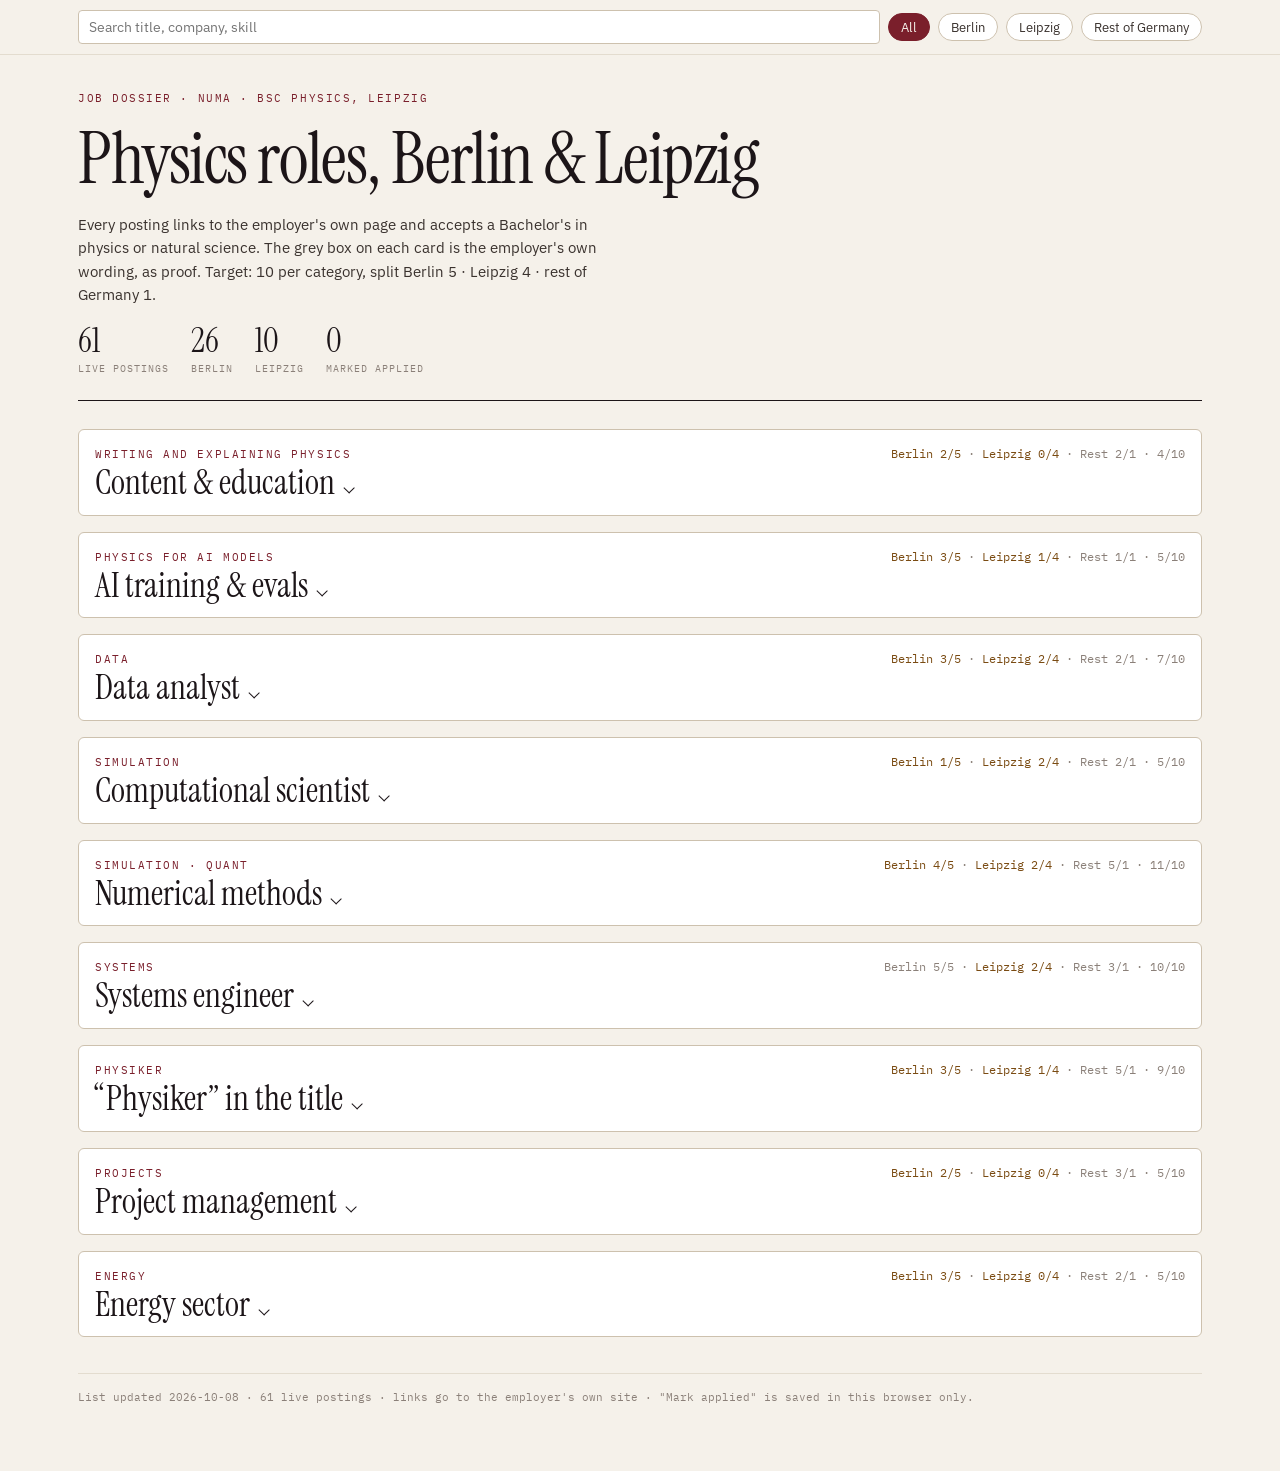
==== index.html @ 357d9847 "Add 3 verified Berlin energy postings (#387-#389): Enpal (2), Vattenfall Co-Authored-By: Claude Opus" ====
<!doctype html><html><head><meta charset=utf8><meta name=viewport content="width=device-width,initial-scale=1,viewport-fit=cover"><style>:root{color-scheme:light;box-sizing:border-box;padding-top:env(safe-area-inset-top,0px);padding-bottom:env(safe-area-inset-bottom,0px)}html{scroll-padding-top:env(safe-area-inset-top,0px)}body{margin:0;padding:0;font:14px -apple-system,BlinkMacSystemFont,sans-serif;background:#faf9f5;color:#141413}img{max-width:100%}[hidden]:not([hidden=until-found i]){display:none!important}</style></head><body>
<title>Physik Radar</title>
<link rel="preconnect" href="https://fonts.googleapis.com">
<link href="https://fonts.googleapis.com/css2?family=Instrument+Serif:ital@0;1&family=IBM+Plex+Sans:wght@400;500;600&family=IBM+Plex+Mono:wght@400;500&display=swap" rel="stylesheet">
<style>
/* Layout: one column of category boxes; each box holds location panels, each panel holds cards. */
:root{
  --bg:#f5f1ea; --paper:#ffffff; --panel:#f5f1ea; --ink:#1c1518; --ink2:#3a322e; --muted:#8b8079; --line:#cdc1ae; --line2:#e3dccf;
  --wine:#7a1f2b; --wine-soft:#f3dcdc; --amber:#7a4b12; --amber-soft:#f4e3c1; --slate:#3b4551; --slate-soft:#dfe3e8; --quote:#fbf6ee;
  --serif:'Instrument Serif',Georgia,serif; --sans:'IBM Plex Sans',system-ui,sans-serif; --mono:'IBM Plex Mono',ui-monospace,monospace;
}
@media (prefers-color-scheme: dark){:root:not([data-theme="light"]){
  --bg:#17120f; --paper:#211a17; --panel:#1b1512; --ink:#f2ece3; --ink2:#d9cfc3; --muted:#a39689; --line:#4a3e36; --line2:#382e28;
  --wine:#e2a2aa; --wine-soft:#3d2026; --amber:#e8bf7a; --amber-soft:#3a2b14; --slate:#c3ccd6; --slate-soft:#262c33; --quote:#2a211c; color-scheme:dark}}
:root[data-theme="dark"]{
  --bg:#17120f; --paper:#211a17; --panel:#1b1512; --ink:#f2ece3; --ink2:#d9cfc3; --muted:#a39689; --line:#4a3e36; --line2:#382e28;
  --wine:#e2a2aa; --wine-soft:#3d2026; --amber:#e8bf7a; --amber-soft:#3a2b14; --slate:#c3ccd6; --slate-soft:#262c33; --quote:#2a211c; color-scheme:dark}
html,body{background:var(--bg);color:var(--ink);font-family:var(--sans);-webkit-font-smoothing:antialiased;overflow-x:clip}
*{box-sizing:border-box}
a{color:var(--wine)}
.wrap{max-width:1180px;margin:0 auto;padding-inline:16px;padding-block:0 64px}
@media(min-width:760px){.wrap{padding-inline:28px}}
.bar{position:sticky;top:env(safe-area-inset-top,0px);z-index:10;background:color-mix(in srgb,var(--bg) 94%,transparent);backdrop-filter:blur(8px);border-bottom:1px solid var(--line2)}
.bar-i{max-width:1180px;margin:0 auto;padding:10px 16px;display:flex;flex-wrap:wrap;gap:8px;align-items:center}
@media(min-width:760px){.bar-i{padding-inline:28px}}
.chip{font:12.5px var(--sans);padding:5px 12px;border:1px solid var(--line);background:var(--paper);color:var(--ink2);border-radius:999px;cursor:pointer}
.chip[aria-pressed="true"]{background:var(--wine);border-color:var(--wine);color:var(--bg)}
.chip:focus-visible,button:focus-visible,a:focus-visible{outline:2px solid var(--wine);outline-offset:2px}
.search{flex:1 1 200px;min-width:0;font:14px var(--sans);padding:7px 10px;border:1px solid var(--line);border-radius:4px;background:var(--paper);color:var(--ink)}
header.mast{padding-block:36px 24px;border-bottom:1px solid var(--ink);display:grid;gap:18px}
.eyebrow{margin:0;font:11px var(--mono);letter-spacing:.14em;text-transform:uppercase;color:var(--wine)}
h1{margin:0;font:400 clamp(40px,7vw,72px)/1 var(--serif);letter-spacing:-.02em;text-wrap:balance}
.lede{margin:0;max-width:62ch;color:var(--ink2);line-height:1.55;font-size:15px}
.figs{display:flex;flex-wrap:wrap;gap:22px}
.fig b{display:block;font:400 34px/1 var(--serif);font-variant-numeric:tabular-nums}
.fig span{font:10px var(--mono);letter-spacing:.1em;text-transform:uppercase;color:var(--muted)}
.cats{display:grid;gap:16px;margin-top:28px}
details.cat{background:var(--paper);border:1px solid var(--line);border-radius:6px}
details.cat>summary{list-style:none;cursor:pointer;padding:16px 16px 14px;display:flex;flex-wrap:wrap;gap:6px 14px;align-items:baseline;justify-content:space-between}
details.cat>summary::-webkit-details-marker{display:none}
.cat h2{margin:0;font:400 clamp(24px,3.4vw,34px)/1.05 var(--serif);text-wrap:balance}
.cat .kick{display:block;margin-bottom:4px;font:11px var(--mono);letter-spacing:.14em;text-transform:uppercase;color:var(--wine)}
.split{font:12px var(--mono);color:var(--muted);font-variant-numeric:tabular-nums;white-space:nowrap}
.split .short{color:var(--amber)}
.chev{display:inline-block;width:8px;height:8px;border-right:1.6px solid currentColor;border-bottom:1.6px solid currentColor;transform:rotate(45deg) translateY(-3px);margin-left:8px;transition:transform .3s}
details[open]>summary .chev{transform:rotate(225deg) translateY(-1px)}
.cat-body{padding:0 12px 12px;display:grid;gap:12px;border-top:1px solid var(--line2);padding-top:12px}
@media(min-width:760px){.cat-body{padding:12px 16px 16px}}
.loc{background:var(--panel);border:1px solid var(--line2);border-left:3px solid var(--sw);border-radius:5px;padding:0 10px 10px}
.loc h3{margin:0 0 10px;padding:10px 0 8px;border-bottom:1px solid var(--line2);display:flex;gap:10px;align-items:baseline;font:400 21px var(--serif);color:var(--ink2)}
.loc h3 small{font:11px var(--mono);color:var(--muted)}
.empty{margin:0;font-size:13.5px;color:var(--muted);font-style:italic}
.grid{display:grid;grid-template-columns:1fr;gap:10px}
@media(min-width:760px){.grid{grid-template-columns:repeat(2,minmax(0,1fr))}}
@media(min-width:1100px){.grid{grid-template-columns:repeat(3,minmax(0,1fr))}}
.card{background:var(--paper);border:1px solid var(--line);border-radius:6px;padding:14px 14px 10px;display:flex;flex-direction:column;gap:9px;min-width:0}
.card.done{opacity:.55}
.tags{display:flex;flex-wrap:wrap;gap:6px;align-items:center;justify-content:space-between}
.tags span{font:10px var(--mono);letter-spacing:.06em;text-transform:uppercase}
.pill{padding:2px 7px;border-radius:3px;font-weight:500}
.emp{border:1px solid var(--amber-soft);color:var(--amber);padding:1px 6px;border-radius:3px}
.num{color:var(--muted)}
.card h4{margin:0;font:400 20px/1.18 var(--serif);overflow-wrap:anywhere}
.card h4 a{color:var(--ink);text-decoration:none}
.card h4 a:hover{color:var(--wine);text-decoration:underline}
.orig{margin:0;font:11px/1.4 var(--mono);color:var(--muted);overflow-wrap:anywhere}
.co{margin:0;font-size:13.5px;color:var(--ink2)}
.co b{font-weight:500}
.proof{background:var(--quote);border-left:2px solid var(--wine);padding:7px 9px;border-radius:0 4px 4px 0}
.proof p{margin:0;font:11px/1.5 var(--mono);color:var(--ink2);overflow-wrap:anywhere}
.note{margin:0;font-size:13px;line-height:1.5;color:var(--ink2)}
.acts{display:flex;gap:6px;margin-top:auto;padding-top:8px;border-top:1px solid var(--line2)}
.acts button,.acts a{font:11px var(--mono);padding:4px 10px;border:1px solid var(--line);background:transparent;color:var(--ink2);border-radius:3px;cursor:pointer;text-decoration:none}
.acts a{border-color:var(--wine);color:var(--wine)}
.acts button[aria-pressed="true"]{background:var(--wine);border-color:var(--wine);color:var(--bg)}
footer{margin-top:36px;padding-top:14px;border-top:1px solid var(--line2);font:11px/1.7 var(--mono);color:var(--muted)}
@media(prefers-reduced-motion:reduce){.chev{transition:none}}
</style>

<div class="bar"><div class="bar-i" id="bar">
  <input id="q" class="search" type="search" placeholder="Search title, company, skill" aria-label="Search">
  <button class="chip" data-loc="all" aria-pressed="true">All</button>
  <button class="chip" data-loc="berlin" aria-pressed="false">Berlin</button>
  <button class="chip" data-loc="leipzig" aria-pressed="false">Leipzig</button>
  <button class="chip" data-loc="de" aria-pressed="false">Rest of Germany</button>
</div></div>

<div class="wrap">
  <header class="mast">
    <p class="eyebrow">Job dossier · Numa · BSc Physics, Leipzig</p>
    <h1>Physics roles, Berlin &amp; Leipzig</h1>
    <p class="lede">Every posting links to the employer's own page and accepts a Bachelor's in physics or natural science. The grey box on each card is the employer's own wording, as proof. Target: 10 per category, split Berlin 5 · Leipzig 4 · rest of Germany 1.</p>
    <div class="figs" id="figs"></div>
  </header>
  <main class="cats" id="cats"></main>
  <footer id="foot"></footer>
</div>

<script>
const DATA = [{"n": 329, "title": "Simulation Engineer (RF / SDR systems)", "title_original": "Simulationsingenieur (m/w/d) Berlin", "company": "Dynamit Nobel Defence GmbH", "city": "Berlin", "location_group": "berlin", "location_label": "Berlin", "category": "sim", "category_label": "Simulation", "target_category": "computational scientist", "employment": null, "starred": false, "url": "https://karriere.dn-defence.com/Simulationsingenieur-mwd-Berlin-de-j317.html", "eligibility_quote_de": "Abgeschlossenes Hochschulstudium in Mathematik, Physik, Nachrichtentechnik, Elektrotechnik, Informatik oder einem vergleichbaren technischen Studiengang", "eligibility_en": "Completed university degree in mathematics, physics, communications/electrical engineering, computer science or comparable.", "skills": ["RF system simulation", "Python/MATLAB/C++", "SDR architectures", "HIL/MBSE", "nonlinear effects"], "salary": null, "note": "Electromagnetic and co-simulation of SDR front-end components (antennas, filters, amplifiers); physics listed explicitly and no years of experience stated, though the profile asks for solid RF-simulation knowledge, so it is a stretch for a pure BSc.", "duplicate_of": null, "direct_employer_link": true, "added_on": "2026-10-07", "removed_on": null, "removed_why": null, "sort_order": 123}, {"n": 330, "title": "Calculation Engineer (structural simulation)", "title_original": "Berechnungsingenieur", "company": "BSC AG", "city": "Leipzig (alternatively Frankfurt am Main, hybrid)", "location_group": "leipzig", "location_label": "Leipzig", "category": "sim", "category_label": "Simulation", "target_category": "computational scientist", "employment": null, "starred": false, "url": "https://bscag.career.softgarden.de/jobs/63052564/Berechnungsingenieur/", "eligibility_quote_de": "Abgeschlossenes Studium im Bereich Maschinenbau, Physik oder einer vergleichbaren Fachrichtung", "eligibility_en": "Completed degree in mechanical engineering, physics or a comparable field.", "skills": ["FEM (ANSYS/Abaqus)", "static and dynamic analysis", "simulation models", "documentation"], "salary": null, "note": "Static/dynamic FEM calculations and simulation models for product development; physics explicitly admitted, no years of experience stated, Leipzig is a named work location.", "duplicate_of": null, "direct_employer_link": true, "added_on": "2026-10-07", "removed_on": null, "removed_why": null, "sort_order": 124}, {"n": 331, "title": "Analyst (Health Services Research & Health Economics Data)", "title_original": "Analytiker:in", "company": "WIG2 GmbH", "city": "Leipzig", "location_group": "leipzig", "location_label": "Leipzig", "category": "data", "category_label": "Data", "target_category": "data analyst", "employment": null, "starred": false, "url": "https://www.wig2.de/karriere/analytikerin/", "eligibility_quote_de": "sehr gut abgeschlossenes Studium der Mathematik, Statistik, Informatik, Physik, Gesundheitsökonomie oder Wirtschaftswissenschaften mit Vertiefung Ökonometrie oder eine vergleichbare Qualifikation", "eligibility_en": "Degree in mathematics, statistics, computer science, physics, health economics or business with econometrics, or comparable.", "skills": ["R", "SQL", "Excel", "statistics", "routine health-insurance data"], "salary": null, "note": "Entry-level analyst preparing and evaluating German statutory health insurance routine data in an independent research institute; a physics BSc/MSc is explicitly listed and no prior experience is required.", "duplicate_of": null, "direct_employer_link": true, "added_on": "2026-10-07", "removed_on": null, "removed_why": null, "sort_order": 125}, {"n": 332, "title": "Consultant AI & Data Analytics / Data Science", "title_original": "Consultant AI & Data Analytics / Data Science (m/w/d)", "company": "Deloitte", "city": "Berlin", "location_group": "berlin", "location_label": "Berlin", "category": "data", "category_label": "Data", "target_category": "data analyst", "employment": null, "starred": false, "url": "https://job.deloitte.com/job-consultant-ai-data-analytics-data-science-mwd-_48456", "eligibility_quote_de": "Abschluss in Informatik, Statistik, Finanz-/Wirtschaftsmathematik, Ingenieurwesen oder Naturwissenschaften, Know-how in Programmiersprachen und Analysewerkzeugen", "eligibility_en": "Degree in computer science, statistics, financial mathematics, engineering or natural sciences, with programming and analytics skills.", "skills": ["Python", "R", "SQL", "machine learning", "Tableau/Qlik"], "salary": null, "note": "Graduate-level (Absolventen) data analytics/data science consulting role in Digital Risk; natural sciences explicitly admitted, no years of experience required, posted 13 Sep 2026.", "duplicate_of": null, "direct_employer_link": true, "added_on": "2026-10-07", "removed_on": null, "removed_why": null, "sort_order": 126}, {"n": 333, "title": "Power Market Analyst, Management Consulting", "title_original": "Power Market Analyst, Management Consulting", "company": "AFRY", "city": "Berlin", "location_group": "berlin", "location_label": "Berlin", "category": "data", "category_label": "Data", "target_category": "data analyst", "employment": null, "starred": false, "url": "https://jobs.smartrecruiters.com/AFRY/744000140866915-power-market-analyst-management-consulting", "eligibility_quote_de": "A strong quantitative degree (energy economics, economics, engineering, physics, mathematics or similar), either fresh from university or with up to about two years of relevant experience", "eligibility_en": "Quantitative degree incl. physics, fresh graduates or up to ~2 years experience.", "skills": ["Python", "Excel", "power market modelling", "data analysis", "optimisation"], "salary": null, "note": "Analyst role building quantitative power-market analyses and model runs (BID3) for utilities and investors; physics named, fresh graduates welcome, training provided.", "duplicate_of": null, "direct_employer_link": true, "added_on": "2026-10-07", "removed_on": null, "removed_why": null, "sort_order": 127}, {"n": 334, "title": "Data Analyst", "title_original": "Data-Analyst (m/w/d)", "company": "BREUER Nachrichtentechnik GmbH", "city": "Bonn (remote)", "location_group": "de", "location_label": "Germany-wide", "category": "data", "category_label": "Data", "target_category": "data analyst", "employment": null, "starred": false, "url": "https://breuer-nachrichtentechnik-gmbh.jobs.personio.de/job/2690266?language=de", "eligibility_quote_de": "Abgeschlossenes Studium in Data Science, Informatik, Mathematik, Physik oder einem vergleichbaren technischen Bereich", "eligibility_en": "Degree in data science, computer science, mathematics, physics or a comparable technical field.", "skills": ["Python", "SQL", "statistics", "sensor/measurement data", "ML (optional)"], "salary": null, "note": "Analysis of railway-switch measurement and condition data to derive forecasts and maintenance recommendations; physics named, no minimum years stated (experience with technical measurement data preferred).", "duplicate_of": null, "direct_employer_link": true, "added_on": "2026-10-07", "removed_on": null, "removed_why": null, "sort_order": 128}, {"n": 335, "title": "Consultant Actuarial Mathematics / Actuary", "title_original": "Consultant (Versicherungs-) Mathematik / Aktuar (m/w/d)", "company": "Deloitte", "city": "Berlin", "location_group": "berlin", "location_label": "Berlin", "category": "sim", "category_label": "Simulation", "target_category": "numerical methods", "employment": null, "starred": false, "url": "https://job.deloitte.com/job-consultant-versicherungs-mathematik-aktuar-mwd-_48453", "eligibility_quote_de": "Abschluss in (Wirtschafts-) Mathematik, Physik oder vergleichbarer naturwissenschaftlich-technischen Studiengang, gerne mit Promotion und Praktika in der Finanzbranche", "eligibility_en": "Degree in (business) mathematics, physics or a comparable science/engineering programme; PhD welcome but not required.", "skills": ["stochastic modelling", "Python/R/SQL", "machine learning", "actuarial science (DAV funded)"], "salary": null, "note": "Graduate-level quantitative modelling job (stochastic forecasts, reserving, pricing) with funded actuary training; physics explicitly admitted, listed under Absolvent:innen; also offered in Hamburg, Hannover, Koeln, Muenchen.", "duplicate_of": null, "direct_employer_link": true, "added_on": "2026-10-07", "removed_on": null, "removed_why": null, "sort_order": 129}, {"n": 336, "title": "Trainee Quantitative Models and Data Analytics (Mathematics, Physics, Statistics)", "title_original": "Traineeprogramm Quantitative Models and Data Analytics (Mathematik, Physik, Statistik) (m/w/d)", "company": "BayernLB (Bayerische Landesbank)", "city": "Muenchen", "location_group": "de", "location_label": "Germany-wide", "category": "sim", "category_label": "Simulation", "target_category": "numerical methods", "employment": null, "starred": false, "url": "https://jobs.bayernlb.de/job/M%C3%BCnchen-Traineeprogramm-Quantitative-Models-and-Data-Analytics-(Mathematik,-Physik,-Statistik)-(mwd)/1031368401/", "eligibility_quote_de": "Du hast einen überdurchschnittlichen Abschluss eines akademischen Hochschulstudiums (Bachelor oder Master) in Mathematik, Wirtschaftsmathematik, Statistik, Ökonometrie, Data Science, Physik, (Wirtschafts-) Informatik oder in einem vergleichbaren Studiengang", "eligibility_en": "Above-average Bachelor or Master degree in mathematics, statistics, data science, physics, etc.", "skills": ["VaR/XVA/credit portfolio models", "Python/R", "quantitative modelling", "data analysis"], "salary": null, "note": "Bank trainee programme rotating through five quantitative model/risk departments; Bachelor in physics explicitly accepted; some practical quant experience (internships) expected.", "duplicate_of": null, "direct_employer_link": true, "added_on": "2026-10-07", "removed_on": null, "removed_why": null, "sort_order": 130}, {"n": 337, "title": "Junior Actuary (Insurance Mathematician)", "title_original": "Junior Versicherungsmathematiker als Aktuar / Aktuarin (w/m/d)", "company": "KPMG AG Wirtschaftsprüfungsgesellschaft", "city": "Muenchen / Frankfurt / Duesseldorf / Hamburg / Koeln / Stuttgart / Hannover / Ulm", "location_group": "de", "location_label": "Germany-wide", "category": "sim", "category_label": "Simulation", "target_category": "numerical methods", "employment": null, "starred": false, "url": "https://jobs.kpmg.de/job/Junior-Versicherungsmathematiker-als-Aktuar-Aktuarin-%28wmd%29/5203-de_DE/", "eligibility_quote_de": "Junior Versicherungsmathematiker (w/m/d) als Aktuar / Aktuarin wirst Du bei uns mit einem abgeschlossenen Studium der Wirtschaftsmathematik, Mathematik, Physik, Informatik oder Wirtschaftswissenschaften.", "eligibility_en": "Open to graduates of business mathematics, mathematics, physics, computer science or economics.", "skills": ["Solvency II / IFRS 17", "risk and valuation models", "Data science", "actuarial exam (DAV, supported)"], "salary": null, "note": "Graduate-level actuarial/risk-model role (Karrierelevel Absolvent:innen); physics named explicitly; not offered in Berlin or Leipzig.", "duplicate_of": null, "direct_employer_link": true, "added_on": "2026-10-07", "removed_on": null, "removed_why": null, "sort_order": 131}, {"n": 338, "title": "Mathematician / Physicist, Actuarial Controlling", "title_original": "Mathematiker / Physiker Aktuarielles Controlling (w/m/d)", "company": "HUK-COBURG", "city": "Coburg", "location_group": "de", "location_label": "Germany-wide", "category": "sim", "category_label": "Simulation", "target_category": "numerical methods", "employment": null, "starred": false, "url": "https://fa-eyjr-saasfaeuraprod1.fa.ocs.oraclecloud.com/hcmUI/CandidateExperience/de/sites/HUKCOBURG/job/10648", "eligibility_quote_de": "Einen sehr guten Studienabschluss in Mathematik oder Physik", "eligibility_en": "Very good degree in mathematics or physics.", "skills": ["loss reserving (HGB/Solvency II)", "risk capital modelling", "Python/data science", "machine learning"], "salary": null, "note": "Actuarial reserving and risk-capital modelling for P&C insurance, willingness to do actuary training; no years of experience stated, physics named explicitly (level not labelled junior, so entry fit is likely but not confirmed).", "duplicate_of": null, "direct_employer_link": true, "added_on": "2026-10-07", "removed_on": null, "removed_why": null, "sort_order": 132}, {"n": 339, "title": "Junior Engineer, Process Modelling & Simulation", "title_original": "Junior Ingenieur (m/w/d) – Prozessmodellierung & Simulation (Verfahrenstechnik)", "company": "Umwelt- und Ingenieurtechnik GmbH Dresden (UIT)", "city": "Dresden", "location_group": "de", "location_label": "Germany-wide", "category": "sim", "category_label": "Simulation", "target_category": "numerical methods", "employment": null, "starred": false, "url": "https://www.uit-gmbh.de/de/karriere/stellenangebote/Junior-Ingenieur-mwd-Prozessmodellierung-Simulation-Verfah-de-j866.html", "eligibility_quote_de": "Erfolgreich abgeschlossenes Studium, vorzugsweise in Umwelttechnik, Verfahrenstechnik, Chemie, Chemieingenieurwesen, Geowissenschaften, Physik, Mathematik oder einem vergleichbaren Fachgebiet", "eligibility_en": "Completed degree, preferably in environmental/process engineering, chemistry, geosciences, physics, mathematics or similar.", "skills": ["numerical modelling", "differential equations", "C++/Python", "transport and reaction processes", "simulation frameworks"], "salary": null, "note": "Entry-level numerical modelling of hydrometallurgical transport/reaction processes with scientific simulation frameworks; physics explicitly listed, Berufseinstieg role, permanent contract.", "duplicate_of": null, "direct_employer_link": true, "added_on": "2026-10-07", "removed_on": null, "removed_why": null, "sort_order": 133}, {"n": 340, "title": "Consultant Quantitative Finance / Financial Engineering", "title_original": "Consultant Quantitative Finance / Financial Engineering (m/w/d)", "company": "Deloitte", "city": "Berlin", "location_group": "berlin", "location_label": "Berlin", "category": "sim", "category_label": "Simulation", "target_category": "numerical methods", "employment": null, "starred": false, "url": "https://job.deloitte.com/job-consultant-quantitative-finance-financial-engineering-mwd-_50143", "eligibility_quote_de": "Abschluss in einem MINT (Mathematik, Informatik, Naturwissenschaft, Technik)- oder wirtschaftswissenschaftlichen Studiengang mit quantitativem Fokus", "eligibility_en": "Degree in a STEM field including natural science, or economics with quantitative focus.", "skills": ["Python/C++/Matlab", "Stochastic modelling", "Monte Carlo simulation", "Time series analysis", "Derivative valuation"], "salary": null, "note": "Graduate-level quant consulting building valuation and risk models for financial clients; suits a physicist with numerics and simulation skills.", "duplicate_of": null, "direct_employer_link": true, "added_on": "2026-10-07", "removed_on": null, "removed_why": null, "sort_order": 134}, {"n": 341, "title": "Consultant Quantitative Analytics - Financial Services", "title_original": "Consultant Quantitative Analytics - Financial Services (m/w/d)", "company": "Deloitte", "city": "Frankfurt am Main", "location_group": "de", "location_label": "Germany-wide", "category": "sim", "category_label": "Simulation", "target_category": "numerical methods", "employment": null, "starred": false, "url": "https://job.deloitte.com/job-consultant-quantitative-analytics-financial-services-mwd-_46463", "eligibility_quote_de": "Abgeschlossenes Studium der (Wirtschafts-) Mathematik, (Wirtschafts-) Informatik, Physik oder Wirtschaftswissenschaften mit dem Schwerpunkt Finanzen sowie idealerweise Vertiefungsfächern einem der folgenden Bereiche: Machine Learning, Artificial Intelligence, multivariate statistische Verfahren, Ökonometrie, Operations Research oder Finanzmathematik", "eligibility_en": "Degree in maths, computer science, physics or economics with finance focus.", "skills": ["Python", "Quantitative valuation", "Machine learning", "Statistics"], "salary": null, "note": "Entry-level quantitative modelling and valuation consulting for financial services; physics named explicitly.", "duplicate_of": null, "direct_employer_link": true, "added_on": "2026-10-07", "removed_on": null, "removed_why": null, "sort_order": 135}, {"n": 342, "title": "Consultant Quantitative Methods & Strategy", "title_original": "Consultant - quantitative Methoden & Strategy (w|m|d)", "company": "zeb", "city": "Berlin", "location_group": "berlin", "location_label": "Berlin", "category": "sim", "category_label": "Simulation", "target_category": "numerical methods", "employment": null, "starred": false, "url": "https://zeb-career.com/de/jobs/absolvierende/consultant-quantitative-methoden-strategy-885", "eligibility_quote_de": "Erfolgreicher Hochschulabschluss (Mathematik, Naturwissenschaften, z. B. Physik, oder Wirtschaftswissenschaften, z. B. VWL, BWL oder Wirtschaftsinformatik).", "eligibility_en": "University degree in maths, natural sciences such as physics, or economics.", "skills": ["Risk modelling", "Scenario analysis", "Python", "Statistics"], "salary": null, "note": "Graduate role (Absolvierende) building quantitative risk models and scenarios for bank clients; category fit moderate, permanently advertised.", "duplicate_of": null, "direct_employer_link": true, "added_on": "2026-10-07", "removed_on": null, "removed_why": null, "sort_order": 136}, {"n": 343, "title": "Science Editor (Wissenschaftsredakteur/in), full or part time, entry via Volontariat possible", "title_original": "Wissenschaftsredakteur*in (m/w/d) in Voll- oder Teilzeit", "company": "Golem.de (Golem Karrierewelt)", "city": "Berlin", "location_group": "berlin", "location_label": "Berlin", "category": "content", "category_label": "Content / AI Training", "target_category": "physics content & education", "employment": "EMPLOYEE", "starred": false, "url": "https://karrierewelt.golem.de/pages/golem-de-sucht-wissenschaftsredakteur-in-m-w-d", "eligibility_quote_de": "Studium der Physik oder eines anderen naturwissenschaftlichen Fachs", "eligibility_en": "A degree in physics or another natural science is listed as a plus point; the ad also says people lacking journalistic experience can enter via a Volontariat or as Jungredakteur*in.", "skills": ["science journalism", "news and background writing", "study assessment", "physics/tech topics (particle physics, space, energy, AI)", "explaining complex topics"], "salary": null, "note": "Write news, explainers and reports on particle physics, space, energy and AI for Golem.de's tech readership, from the Berlin office, hybrid or fully remote. Physics is a stated plus (not a hard requirement) and the ad offers a Volontariat or junior route for people without journalistic experience, so a BSc physicist can apply. The ad is undated and applications go by e-mail to jobs@golem.de; the page was live today.", "duplicate_of": null, "direct_employer_link": true, "added_on": "2026-10-07", "removed_on": null, "removed_why": null, "sort_order": 137}, {"n": 344, "title": "Physicist / Specialist for Scientific Laser Systems", "title_original": "Physiker / Spezialist für wissenschaftliche Lasersysteme (m/w/d)", "company": "Sirah Lasertechnik GmbH", "city": "Grevenbroich", "location_group": "de", "location_label": "Germany-wide", "category": "sys", "category_label": "Systems Eng.", "target_category": "any title containing \"Physiker\"", "employment": null, "starred": false, "url": "https://karriere.sirah.com/stellenanzeigen/physiker-spezialist-fuer-wissenschaftliche-lasersysteme-m-w-d/", "eligibility_quote_de": "Du verfügst über ein abgeschlossenes Studium der Physik mit Schwerpunkt Laserphysik (mindestens Bachelor)", "eligibility_en": "Completed physics degree with a laser physics focus; a Bachelor is the stated minimum.", "skills": ["laser alignment", "optics", "measurement instruments", "laser lab work", "customer training"], "salary": null, "note": "Builds, commissions and characterises custom pulsed dye and Ti:sapphire laser systems for research institutes and trains customers; Bachelor in physics is explicitly enough.", "duplicate_of": null, "direct_employer_link": true, "added_on": "2026-10-07", "removed_on": null, "removed_why": null, "sort_order": 138}, {"n": 345, "title": "Physicist (Uni/FH)", "title_original": "Physiker*in Uni/FH", "company": "TOPTICA Photonics SE", "city": "Gräfelfing (near Munich)", "location_group": "de", "location_label": "Germany-wide", "category": "sys", "category_label": "Systems Eng.", "target_category": "any title containing \"Physiker\"", "employment": null, "starred": false, "url": "https://join.toptica.com/de/career/2263", "eligibility_quote_de": "nach Möglichkeit bereits Erfahrung im Aufbau von Lasersystemen, z.B. im Rahmen Ihrer Bachelor- und/oder Masterarbeit, gerne auch Promotion", "eligibility_en": "Seeks a physicist (Uni/FH, career-starter level); experience from a Bachelor's or Master's thesis in building laser systems is enough, a PhD is optional.", "skills": ["laser system assembly", "nonlinear optics", "optics", "quality testing", "customer training"], "salary": null, "note": "Production role assembling custom nonlinear-optics laser systems and installing them at customers; page tags it Berufseinsteiger*innen and names a Bachelor thesis as sufficient experience.", "duplicate_of": null, "direct_employer_link": true, "added_on": "2026-10-07", "removed_on": null, "removed_why": null, "sort_order": 139}, {"n": 346, "title": "Engineer / Physicist in Technical Sales for High-Tech Applications in Materials Science", "title_original": "Ingenieur / Physiker (m/w/d) im technischen Vertrieb für Hightech-Anwendungen im Bereich Materialwissenschaft", "company": "SmarAct GmbH", "city": "Oldenburg", "location_group": "de", "location_label": "Germany-wide", "category": "sys", "category_label": "Systems Eng.", "target_category": "any title containing \"Physiker\"", "employment": null, "starred": false, "url": "https://www.smaract.com/en/vacancies/10314-ingenieur-physiker-m-w-d-im-technischen-vertrieb-f%C3%BCr-hightech-anwendungen-im-bereich-materialwissenschaft", "eligibility_quote_de": "Studium im Bereich Physik, Ingenieurwissenschaften oder vergleichbar", "eligibility_en": "Degree in physics, engineering or comparable; sales experience is only 'ideally' expected.", "skills": ["technical sales", "materials analysis", "customer consulting", "nanopositioning", "English and German"], "salary": null, "note": "Technical sales and application consulting for micro- and nano-positioning and measurement systems in materials science; no minimum experience stated, physics named first.", "duplicate_of": null, "direct_employer_link": true, "added_on": "2026-10-07", "removed_on": null, "removed_why": null, "sort_order": 140}, {"n": 347, "title": "Natural Scientist as Career Changer in IT Project Work for Public Transport Software Projects", "title_original": "Naturwissenschaftler (m/w/d) als Quereinsteiger in der IT-Projektarbeit für Softwareprojekte im ÖPNV", "company": "IVU Traffic Technologies AG", "city": "Berlin", "location_group": "berlin", "location_label": "Berlin", "category": "energy", "category_label": "Field/Dev/PM", "target_category": "project management", "employment": null, "starred": false, "url": "https://www.ivu.com/de/bewerben/stellenangebote/naturwissenschaftler-mwd-als-quereinsteiger-im-it-projektmanagement-fuer-softwareprojekte-im-oepnv", "eligibility_quote_de": "Du hast ein Studium in einer Ingenieur- oder Naturwissenschaft abgeschlossen", "eligibility_en": "You have completed a degree in an engineering or natural science.", "skills": ["Project planning and steering", "Requirements workshops", "Software configuration", "Customer communication", "German and English"], "salary": null, "note": "Natural scientists plan and steer software roll-out projects at public transport operators; listed for Absolventen and career changers, permanent contract, so a BSc physicist can start directly.", "duplicate_of": null, "direct_employer_link": true, "added_on": "2026-10-07", "removed_on": null, "removed_why": null, "sort_order": 141}, {"n": 348, "title": "Project Manager for IT Projects in Public Transport", "title_original": "Projektmanager (m/w/d) für IT-Projekte im Öffentlichen Verkehr", "company": "IVU Traffic Technologies AG", "city": "Berlin", "location_group": "berlin", "location_label": "Berlin", "category": "energy", "category_label": "Field/Dev/PM", "target_category": "project management", "employment": null, "starred": false, "url": "https://www.ivu.com/de/bewerben/stellenangebote/projektmanager-mwd-fuer-it-projekte-im-oeffentlichen-verkehr", "eligibility_quote_de": "Du hast ein Studium in einer Ingenieur-, Natur- oder Wirtschaftswissenschaft abgeschlossen", "eligibility_en": "You have completed a degree in an engineering, natural science or economics discipline.", "skills": ["IT project management", "Project and cost planning", "Project controlling", "Customer interface", "German and English"], "salary": null, "note": "Leads software delivery projects with bus and rail customers; listed for Berufserfahrene and Absolventen, and prior project-lead experience is only 'optimalerweise' (ideally), so a BSc physicist can apply.", "duplicate_of": null, "direct_employer_link": true, "added_on": "2026-10-07", "removed_on": null, "removed_why": null, "sort_order": 142}, {"n": 349, "title": "Junior Consultant - Nuclear Waste Logistics & Digital Transformation", "title_original": "Junior Consultant – Nuclear Waste Logistics & Digitale Transformation (m/w/d)", "company": "GET IT", "city": "Grevenbroich / Düsseldorf", "location_group": "de", "location_label": "Germany-wide", "category": "energy", "category_label": "Field/Dev/PM", "target_category": "project management", "employment": null, "starred": false, "url": "https://myget-it.com/junior-consultant-nwl", "eligibility_quote_de": "Abgeschlossenes Studium im Bereich Ingenieurwesen, Naturwissenschaften, (Wirtschafts-) Informatik oder eine vergleichbare Qualifikation", "eligibility_en": "Completed degree in engineering, natural sciences, (business) informatics or comparable.", "skills": ["Project and process management", "Scrum/Kanban/PRINCE2", "Process analysis", "Stakeholder communication", "German and English"], "salary": null, "note": "Entry-level role growing into a Project & Process Management Professional on digital transformation workstreams for authorities and operators in nuclear decommissioning; experience from internships is only a plus, so a BSc physicist can start.", "duplicate_of": null, "direct_employer_link": true, "added_on": "2026-10-07", "removed_on": null, "removed_why": null, "sort_order": 143}, {"n": 350, "title": "Junior Project Manager Renewable Energies & Energy Research (for a research centre in Jülich)", "title_original": "Junior Projektmanager (m/w/d) Erneuerbare Energien & Energieforschung", "company": "Alpha-Engineering KG (placement for a large European research facility)", "city": "Jülich", "location_group": "de", "location_label": "Germany-wide", "category": "energy", "category_label": "Field/Dev/PM", "target_category": "project management", "employment": null, "starred": false, "url": "https://jobs.alphaengineering.eu/stellenangebote/593411655", "eligibility_quote_de": "Abgeschlossenes Studium im Bereich Ingenieurwesen oder Naturwissenschaften", "eligibility_en": "Completed degree in engineering or natural sciences.", "skills": ["Evaluating publicly funded research projects", "Report review", "Project management basics", "Energy research", "German C2"], "salary": null, "note": "Permanent junior role assessing renewable-energy research projects under public funding programmes; only first knowledge of project management is a plus, so a BSc physicist can apply. Employer is a staffing/engineering firm placing at the research centre.", "duplicate_of": null, "direct_employer_link": true, "added_on": "2026-10-07", "removed_on": null, "removed_why": null, "sort_order": 144}, {"n": 351, "title": "System Engineer, Project Manager", "title_original": "Systemingenieur, Projektleiter (m/w/d)", "company": "SPECS Surface Nano Analysis GmbH", "city": "Berlin", "location_group": "berlin", "location_label": "Berlin", "category": "sys", "category_label": "Systems Eng.", "target_category": "systems engineer", "employment": null, "starred": false, "url": "https://specs-group.jobs.personio.de/job/1461480", "eligibility_quote_de": "Sie haben ein natur- oder ingenieurwissenschaftliches Studium (z. B. Physik, Chemie, Materialwissenschaften), idealerweise mit Promotion oder vergleichbarer Qualifikation.", "eligibility_en": "Degree in natural sciences or engineering (e.g. physics, chemistry, materials science), ideally with a doctorate or equivalent.", "skills": ["Systems engineering", "Surface analysis instrumentation", "Project management", "Customer requirements"], "salary": null, "note": "System engineering and project lead for surface-analysis instrument systems (page heading addresses physicists, chemists and natural scientists); the doctorate is only preferred, so check the experience wording before applying.", "duplicate_of": null, "direct_employer_link": true, "added_on": "2026-10-07", "removed_on": null, "removed_why": null, "sort_order": 145}, {"n": 352, "title": "Test Requirements Engineer", "title_original": "Test Requirements Engineer (m/w/x)", "company": "K-tronik", "city": "Berlin", "location_group": "berlin", "location_label": "Berlin", "category": "sys", "category_label": "Systems Eng.", "target_category": "systems engineer", "employment": null, "starred": false, "url": "https://bewerbung.k-tronik.de/de/7336", "eligibility_quote_de": "ein abgeschlossenes technisches Studium, beispielsweise in Nachrichtentechnik, Elektrotechnik, Physik oder Luft- und Raumfahrttechnik", "eligibility_en": "Completed technical degree, for example in communications engineering, electrical engineering, physics or aerospace engineering.", "skills": ["Requirements engineering", "System test", "Systems engineering", "Test specification"], "salary": null, "note": "System-level test requirements and verification for communication systems; the portal tags it 'with or without work experience' but the text asks for some systems engineering experience without stating years.", "duplicate_of": null, "direct_employer_link": true, "added_on": "2026-10-07", "removed_on": null, "removed_why": null, "sort_order": 146}, {"n": 353, "title": "System Engineer, Satellite Components", "title_original": "Systemingenieur Satellitenkomponenten (m/w/d)", "company": "Astrofein", "city": "Berlin", "location_group": "berlin", "location_label": "Berlin", "category": "sys", "category_label": "Systems Eng.", "target_category": "systems engineer", "employment": null, "starred": false, "url": "https://www.astrofein.com/stelle/systemingenieur-satellitenkomponenten-m-w-d/", "eligibility_quote_de": "Studium der Physik oder im Ingenieurswesen, z.B. Luft- und Raumfahrt, Physikalische Technik, Elektrotechnik, Maschinenbau oder vergleichbare Studienrichtungen", "eligibility_en": "Degree in physics or engineering (aerospace, physical technology, electrical, mechanical or similar).", "skills": ["Systems engineering", "Satellite components", "Requirements", "Project coordination"], "salary": null, "note": "System engineering for satellite components; physics is named first, experience 'ideally in a similar position' with no years stated, and the role includes coordinating project teams.", "duplicate_of": null, "direct_employer_link": true, "added_on": "2026-10-07", "removed_on": null, "removed_why": null, "sort_order": 147}, {"n": 354, "title": "Technical Application and Support Engineer (Semiconductor)", "title_original": "Technical Application and Support Engineer (Applikations- und Supportspezialist in der Halbleiterindustrie)", "company": "LayTec AG", "city": "Berlin", "location_group": "berlin", "location_label": "Berlin", "category": "sys", "category_label": "Systems Eng.", "target_category": "systems engineer", "employment": null, "starred": false, "url": "https://laytec.de/company/career/technical-application-and-support-engineer-applikations-und-supportspezialist-in-der-halbleiterindustrie-fur-unsere-abteilung-application-and-support", "eligibility_quote_de": "Abgeschlossenes Studium einer technischen oder naturwissenschaftlichen Fachrichtung, beispielsweise Physik, Elektrotechnik, Materialwissenschaften, Nanotechnologie oder Maschinenbau", "eligibility_en": "Degree in a technical or natural-science field, e.g. physics, electrical engineering, materials science, nanotechnology or mechanical engineering.", "skills": ["Optical in-situ metrology", "Application engineering", "Semiconductor process", "Customer support"], "salary": "47,000-62,000 EUR (per jobvector, not on employer page)", "note": "Application and support engineering for optical measurement systems in semiconductor fabs; first work experience is wanted, no years stated.", "duplicate_of": null, "direct_employer_link": true, "added_on": "2026-10-07", "removed_on": null, "removed_why": null, "sort_order": 148}, {"n": 355, "title": "Systems Engineer (Rail Safety, RAM)", "title_original": "System Engineer / Elektrotechniker (gn) RAM und Funktionale Sicherheit", "company": "ICS - Informatik Consulting Systems GmbH", "city": "Leipzig (also Berlin, Stuttgart)", "location_group": "leipzig", "location_label": "Leipzig", "category": "sys", "category_label": "Systems Eng.", "target_category": "systems engineer", "employment": null, "starred": false, "url": "https://think-ics.com/unternehmen/karriere", "eligibility_quote_de": "Abgeschlossenes Studium der Elektrotechnik, Informatik, Physik oder eine vergleichbare Qualifikation", "eligibility_en": "Degree in electrical engineering, computer science, physics or comparable.", "skills": ["FMEA", "Fault tree analysis", "Functional safety EN 5012x", "RAM"], "salary": "65,000-95,000 EUR (per job board listing)", "note": "System-level safety and reliability analysis for rail systems; employer career page lists the role, the apply link runs via jobboerse-direkt.de which blocked my fetch, so verify there.", "duplicate_of": null, "direct_employer_link": true, "added_on": "2026-10-07", "removed_on": null, "removed_why": null, "sort_order": 149}, {"n": 356, "title": "Systems Engineer, Training Means", "title_original": "Systemingenieur Training Means (w/m/d)", "company": "HENSOLDT", "city": "Immenstaad", "location_group": "de", "location_label": "Germany-wide", "category": "sys", "category_label": "Systems Eng.", "target_category": "systems engineer", "employment": null, "starred": false, "url": "https://jobs.hensoldt.net/job/Immenstaad-Systemingenieur-Training-Means-%28wmd%29-88090/1362234555", "eligibility_quote_de": "Abgeschlossenes Studium der Elektrotechnik, Informatik, Physik, des Ingenieurwesens oder einer vergleichbaren Fachrichtung", "eligibility_en": "Degree in electrical engineering, computer science, physics, engineering or comparable.", "skills": ["Systems engineering", "Training systems", "Requirements"], "salary": null, "note": "System engineering of training and simulation means for defence systems; check the experience wording on the page.", "duplicate_of": null, "direct_employer_link": true, "added_on": "2026-10-07", "removed_on": null, "removed_why": null, "sort_order": 150}, {"n": 357, "title": "Junior Systems Engineer", "title_original": "Junior Systemingenieur (m/w/d)", "company": "FERCHAU GmbH", "city": "Ulm", "location_group": "de", "location_label": "Germany-wide", "category": "sys", "category_label": "Systems Eng.", "target_category": "systems engineer", "employment": null, "starred": false, "url": "https://touch.ferchau.com/de/de/job/365857/junior-systemingenieur", "eligibility_quote_de": "Abgeschlossenes Studium der Fachrichtung Physik, Mathematik, Nachrichtentechnik, Elektrotechnik oder eine vergleichbare Qualifikation", "eligibility_en": "Degree in physics, mathematics, communications engineering, electrical engineering or comparable.", "skills": ["Systems engineering", "Requirements", "Integration"], "salary": "60,000-70,000 EUR", "note": "Entry-level systems engineering via engineering service provider FERCHAU; physics listed first.", "duplicate_of": null, "direct_employer_link": true, "added_on": "2026-10-07", "removed_on": null, "removed_why": null, "sort_order": 151}, {"n": 358, "title": "Physicist, Technical Sales Application, Optical Metrology", "title_original": "Physiker (m/w/d) Technical Sales Application optische Messtechnik", "company": "Precitec", "city": "Neu-Isenburg", "location_group": "de", "location_label": "Germany-wide", "category": "sys", "category_label": "Systems Eng.", "target_category": "any title containing \"Physiker\"", "employment": null, "starred": false, "url": "https://www.precitec.com/de/karriere/physiker-m-w-d---technical-sales-application-optische-messtechnik-neu-isenburg/", "eligibility_quote_de": "Studium der Physik (gerne Promotion) oder vergleichbarer technischer Hintergrund", "eligibility_en": "Physics degree (doctorate welcome) or comparable technical background.", "skills": ["Optical metrology", "Application engineering", "Customer projects"], "salary": null, "note": "Borderline: application engineering for optical measurement systems with a sales share; doctorate only welcome.", "duplicate_of": null, "direct_employer_link": true, "added_on": "2026-10-07", "removed_on": null, "removed_why": null, "sort_order": 152}, {"n": 359, "title": "Freelance Scientific Communications Manager - Quantum Science (blog and article writing)", "title_original": "Freelancer Scientific Communications Manager - Quantum Science (m/f/d)", "company": "NVision Quantum Technologies GmbH", "city": "Remote (EU, company HQ Ulm)", "location_group": "de", "location_label": "Germany-wide", "category": "content", "category_label": "Content / AI Training", "target_category": "physics content & education", "employment": "CONTRACT", "starred": false, "url": "https://nvision-quantum-technologies.jobs.personio.de/job/2821309?language=en", "eligibility_quote_de": "Educational background (B.Sc., M.Sc., or ongoing PhD) in Physics, Quantum Science, or a closely related scientific discipline is required.", "eligibility_en": "A B.Sc., M.Sc. or ongoing PhD in physics, quantum science or a related discipline is required, so a BSc in physics qualifies.", "skills": ["science writing", "quantum physics", "blog and article writing", "interviewing scientists", "editorial accuracy"], "salary": null, "note": "Project-based freelance, part-time, remote (initial 1-3 months, extension possible), writing blog posts and articles on quantum technology for NVision. Explicitly open to BSc physicists, but requires proven science, technical or blog writing experience. Note the Personio header shows 'Full-time / Permanent employee' by default, while the description says Freelance / Part-time; the location is 'Remote EU', not Germany-only.", "duplicate_of": null, "direct_employer_link": true, "added_on": "2026-10-07", "removed_on": null, "removed_why": null, "sort_order": 153}, {"n": 360, "title": "Mathematician / Physicist for Management Consulting (graduate entry)", "title_original": "Mathematiker/Mathematikerin / Physiker/Physikerin für die Unternehmensberatung (w/m/d)", "company": "KPMG AG Wirtschaftsprüfungsgesellschaft", "city": "Leipzig (also Berlin, Dresden, Jena)", "location_group": "leipzig", "location_label": "Leipzig", "category": "sim", "category_label": "Simulation", "target_category": "numerical methods", "employment": null, "starred": false, "url": "https://jobs.kpmg.de/search/?q=Physiker&locationsearch=Leipzig", "eligibility_quote_de": "Erfolgreich abgeschlossenes Studium im Bereich der Mathematik oder Physik, idealerweise mit einem Schwerpunkt in Finanzmathematik und/oder der Programmierung.", "eligibility_en": "Completed degree in mathematics or physics; a finance-maths or programming focus is only 'ideally'. Career level: Absolvent:innen (graduates).", "skills": ["data mining", "predictive analytics", "machine learning", "financial processes", "German C1"], "salary": null, "note": "Graduate-level consulting role (Karrierelevel Absolvent:innen, KPMG Job-ID 587) solving business and finance questions with data mining, predictive analytics and ML; Monday to Thursday travel to clients. KPMG's portal exposes the posting only through its search, so the link opens the KPMG job search filtered to Leipzig; the posting lists Berlin, Leipzig, Dresden and Jena.", "duplicate_of": null, "direct_employer_link": true, "added_on": "2026-10-08", "removed_on": null, "removed_why": null, "sort_order": 154}, {"n": 361, "title": "Mathematician / Physicist for Management Consulting (graduate entry)", "title_original": "Mathematiker/Mathematikerin / Physiker/Physikerin für die Unternehmensberatung (w/m/d)", "company": "KPMG AG Wirtschaftsprüfungsgesellschaft", "city": "Berlin (also Leipzig, Dresden, Jena)", "location_group": "berlin", "location_label": "Berlin", "category": "sim", "category_label": "Simulation", "target_category": "numerical methods", "employment": null, "starred": false, "url": "https://jobs.kpmg.de/search/?q=Physiker&locationsearch=Berlin", "eligibility_quote_de": "Erfolgreich abgeschlossenes Studium im Bereich der Mathematik oder Physik, idealerweise mit einem Schwerpunkt in Finanzmathematik und/oder der Programmierung.", "eligibility_en": "Completed degree in mathematics or physics; graduate career level.", "skills": ["data mining", "predictive analytics", "machine learning", "financial processes", "German C1"], "salary": null, "note": "Berlin copy of the same KPMG posting (#360); link opens the KPMG job search filtered to Berlin.", "duplicate_of": 360, "direct_employer_link": true, "added_on": "2026-10-08", "removed_on": null, "removed_why": null, "sort_order": 155}, {"n": 362, "title": "Simulation & Modelling Expert, Perovskite-Silicon Tandem Solar Cells (HQP QS 208)", "title_original": "HQP – QS 208 Photovoltaics Perovskite-Silicon Tandem Solar Cell Simulation & Modelling Expert (m/f/d)", "company": "Hanwha Q CELLS GmbH (Qcells)", "city": "Thalheim (Bitterfeld-Wolfen), ~35 km north of Leipzig", "location_group": "leipzig", "location_label": "Leipzig", "category": "sim", "category_label": "Simulation", "target_category": "computational scientist", "employment": null, "starred": false, "url": "https://www.q-cells.de/jobs-en/hqp-qs-208-photovoltaics-perovskite-silicon-tandem-solar-cell-simulation-modelling-expert-m/f/d", "eligibility_quote_de": "Degree in physics, materials science, electrical engineering, or a related field (PhD preferred)", "eligibility_en": "Physics degree named first; a PhD is preferred, not required; no years of experience stated.", "skills": ["device physics", "Setfos simulation", "charge transport and recombination", "parameter extraction", "model calibration"], "salary": null, "note": "Physics-based device modelling of tandem solar cells at Qcells' R&D centre in Thalheim ('near Leipzig/Halle/Berlin'); hands-on Setfos experience is listed as mandatory, so it is a stretch for a fresh BSc. Apply by e-mail to hr-techgroup@qcells.eu; posted July 2026, live on the employer page on 2026-10-08.", "duplicate_of": null, "direct_employer_link": true, "added_on": "2026-10-08", "removed_on": null, "removed_why": null, "sort_order": 156}, {"n": 363, "title": "Integration & Failure Analysis Expert / Scientist / Engineer, Tandem Solar Cells (HQP QS 204)", "title_original": "HQP – QS 204 Photovoltaics Perovskite-Silicon Tandem Solar Cell Integration & Failure Analysis Expert / Scientist / Engineer (m/f/d)", "company": "Hanwha Q CELLS GmbH (Qcells)", "city": "Thalheim (Bitterfeld-Wolfen), ~35 km north of Leipzig", "location_group": "leipzig", "location_label": "Leipzig", "category": "sys", "category_label": "Systems Eng.", "target_category": "systems engineer", "employment": null, "starred": false, "url": "https://www.q-cells.de/jobs-en/hqp-qs-204-photovoltaics-perovskite-silicon-tandem-solar-cell-integration-failure-analysis-expert-/-scientist-/-engineer-m/f/d", "eligibility_quote_de": "Degree in science or engineering (PhD preferred)", "eligibility_en": "Science degree sufficient on paper; PhD preferred, not required; 'experience in photovoltaics, semiconductor technology, or related high-tech industries' is asked for without a number of years.", "skills": ["cell integration", "failure analysis", "semiconductor processes", "characterisation", "root-cause analysis"], "salary": null, "note": "Cell-integration and failure-analysis work on the tandem pilot line in Thalheim; the title spans Expert/Scientist/Engineer, so the level is negotiable, but industry experience is wanted. Apply by e-mail to hr-techgroup@qcells.eu; live on the employer page on 2026-10-08.", "duplicate_of": null, "direct_employer_link": true, "added_on": "2026-10-08", "removed_on": null, "removed_why": null, "sort_order": 157}, {"n": 364, "title": "Data Analytics & Line Optimization R&D Scientist / Engineer (HQP QT 101)", "title_original": "HQP – QT 101 Data Analytics & Line Optimization R&D Scientist / Engineer (m/f/d)", "company": "Hanwha Q CELLS GmbH (Qcells)", "city": "Thalheim (Bitterfeld-Wolfen), ~35 km north of Leipzig", "location_group": "leipzig", "location_label": "Leipzig", "category": "data", "category_label": "Data", "target_category": "data analyst", "employment": null, "starred": false, "url": "https://www.q-cells.de/jobs-en/hqp-qt-101-data-analytics-line-optimization-rd-scientist-/-engineer-m/f/d", "eligibility_quote_de": "A degree in Physics, Chemistry, or Martials Sciences focussed on Perovskite PV (PhD a bonus).", "eligibility_en": "Physics degree named first (sic 'Martials Sciences'); PhD only a bonus.", "skills": ["Python", "SQL", "Git", "image analysis", "industry-scale data sets"], "salary": null, "note": "Data science on the tandem R&D line (text data to 100-MPixel images and GB-sized spectra); asks for 'extensive knowledge and hands-on experience' in data science and ideally industry experience, so it suits a BSc with strong Python/SQL practice. Apply by e-mail to hr-techgroup@qcells.eu; live on the employer page on 2026-10-08.", "duplicate_of": null, "direct_employer_link": true, "added_on": "2026-10-08", "removed_on": null, "removed_why": null, "sort_order": 158}, {"n": 365, "title": "Mathematician / Physicist for AI, Machine Learning & Modelling", "title_original": "Mathematiker*in / Physiker*in für KI, Machine Learning & Modellierung (m/w/d)", "company": "EMPIT GmbH", "city": "Berlin", "location_group": "berlin", "location_label": "Berlin", "category": "content", "category_label": "Content / AI Training", "target_category": "AI training & evals", "employment": null, "starred": false, "url": "https://empit.jobs.personio.com/job/2003908?language=de", "eligibility_quote_de": "Abgeschlossenes Studium in Mathematik, Physik, Informatik oder einem vergleichbaren Fachgebiet, idealerweise mit Promotion (PhD)", "eligibility_en": "Degree in mathematics, physics or computer science; a PhD is only 'ideally'.", "skills": ["Python", "machine learning", "physics-motivated models", "measurement data analysis", "AWS/SQL (plus)"], "salary": "60,000-80,000 EUR (per job-board mirror, not on employer page)", "note": "Builds physically motivated ML models that analyse pipeline-inspection measurement data on the basis of physical interactions; physics named explicitly, PhD optional. Listed in empit's Personio feed (created 2025-03, still live 2026-10-08).", "duplicate_of": null, "direct_employer_link": true, "added_on": "2026-10-08", "removed_on": null, "removed_why": null, "sort_order": 159}, {"n": 366, "title": "Career-changer Physicist / Mathematician as Software Engineer Data & AI (entry level)", "title_original": "Quereinsteiger Physiker / Mathematiker als Software Engineer Data & AI (mwd)", "company": "HMS Analytical Software GmbH", "city": "Berlin (also Heidelberg, Ulm, Düsseldorf, remote)", "location_group": "berlin", "location_label": "Berlin", "category": "data", "category_label": "Data", "target_category": "data analyst", "employment": null, "starred": false, "url": "https://karriere.analytical-software.de/Quereinsteiger-Physiker-Mathematiker-als-Software-Engineer-de-j35.html", "eligibility_quote_de": "Sehr guter Studienabschluss in Mathematik, Physik oder einem vergleichbaren Studiengang", "eligibility_en": "Very good degree in mathematics or physics; tagged 'Berufseinsteiger' on the employer's job list.", "skills": ["data analytics", "Python", "software engineering basics", "cloud (plus)", "German and English"], "salary": null, "note": "Structured entry programme that trains physicists and mathematicians into data-analytics engineering for life-science, manufacturing and finance clients; explicitly for career changers without prior IT experience. Live on HMS's own career portal on 2026-10-08.", "duplicate_of": null, "direct_employer_link": true, "added_on": "2026-10-08", "removed_on": null, "removed_why": null, "sort_order": 160}, {"n": 367, "title": "(Junior) Machine Learning Engineer", "title_original": "(Junior) ML Engineer", "company": "Vattenfall", "city": "Berlin or Hamburg", "location_group": "berlin", "location_label": "Berlin", "category": "content", "category_label": "Content / AI Training", "target_category": "AI training & evals", "employment": null, "starred": false, "url": "https://careers.vattenfall.com/global/job/junior-ml-engineer-in-berlin-jid-53012", "eligibility_quote_de": "Du verfügst über einen akademischen Abschluss in Informatik/Computer Science, Information Management, Enterprise Automation oder einem ähnlichen natur- bzw. ingenieurwissenschaftlichem Fachgebiet. Aber auch Quereinsteiger:innen ... sind bei uns herzlich willkommen, ein formaler STEM-Abschluss ist keine zwingende Voraussetzung.", "eligibility_en": "Degree in computer science or a similar natural-science or engineering field; career changers welcome.", "skills": ["Python", "Azure AI / Databricks", "GenAI and ML", "Spark/SQL", "MLOps"], "salary": null, "note": "Junior ML engineer in Vattenfall's Customer Analytics team (LLMs, RAG, AI agents on Azure); application deadline 04.11.2026. Caveat on the page: the role is 'primarily intended for internal applicants', externals are still invited to apply. Reference REF12752I.", "duplicate_of": null, "direct_employer_link": true, "added_on": "2026-10-08", "removed_on": null, "removed_why": null, "sort_order": 161}, {"n": 368, "title": "Junior Editor, Natural Sciences (school textbooks, print and digital)", "title_original": "Junior Redakteur*in (m/w/d) Naturwissenschaften", "company": "Cornelsen Verlag GmbH", "city": "Berlin", "location_group": "berlin", "location_label": "Berlin", "category": "content", "category_label": "Content / AI Training", "target_category": "physics content & education", "employment": "TEMPORARY", "starred": false, "url": "https://www.cornelsen.de/karriere/stellenangebote", "eligibility_quote_de": "Du bringst ein abgeschlossenes Lehramtsstudium im Fach Biologie, Chemie oder Physik mit oder hast einen vergleichbaren Studiengang mit einem naturwissenschaftlichen Schwerpunkt erfolgreich absolviert.", "eligibility_en": "Teaching degree in biology, chemistry or physics, or a comparable natural-science degree; teaching experience only 'im Idealfall'.", "skills": ["editing manuscripts", "didactics", "author coordination", "image research", "print and digital products"], "salary": null, "note": "Fixed-term until 30.04.2027, full time, for the team 'Redaktion Naturwissenschaften Mittlere Schulformen' (biology, chemistry, physics). Cornelsen's rexx portal does not expose a stable deep link, so the URL opens Cornelsen's own job list; search there for 'Junior Redakteur Naturwissenschaften'.", "duplicate_of": null, "direct_employer_link": true, "added_on": "2026-10-08", "removed_on": null, "removed_why": null, "sort_order": 162}, {"n": 369, "title": "Physicist / Chemist as R&D Project Lead / Development Engineer, Surface Analysis", "title_original": "Physiker/Chemiker als Projektleiter F&E / Entwicklungsingenieur (m/w/d) im Bereich Oberflächenanalytik", "company": "SPECS Surface Nano Analysis GmbH", "city": "Berlin", "location_group": "berlin", "location_label": "Berlin", "category": "sys", "category_label": "Systems Eng.", "target_category": "any title containing \"Physiker\"", "employment": "TEMPORARY", "starred": false, "url": "https://specs-group.jobs.personio.de/", "eligibility_quote_de": "Sie haben ein Studium der Physik oder einer Ingenieurwissenschaft erfolgreich absolviert. Eine entsprechende Promotion ist von Vorteil.", "eligibility_en": "Physics degree required; a PhD is only an advantage; 'some professional experience in an industrial, technically demanding, customer-oriented environment' is asked for without a number of years.", "skills": ["electron spectroscopy", "UHV technology", "project management", "laboratory instrument development"], "salary": null, "note": "Development engineer / project lead for surface-analysis instruments at SPECS (Berlin-Wedding); 2-year fixed term with stated intent to extend; up to 9 home-office days per month. Posted about a week before 2026-10-08. The link opens SPECS's own Personio board; pick the 'Physiker/Chemiker als Projektleiter F&E' entry.", "duplicate_of": null, "direct_employer_link": true, "added_on": "2026-10-08", "removed_on": null, "removed_why": null, "sort_order": 163}, {"n": 370, "title": "Physics AI Training Expert (Germany, remote contract)", "title_original": "Physics AI Training Expert (Germany)", "company": "Anyone AI", "city": "Remote, Germany", "location_group": "de", "location_label": "Germany-wide", "category": "content", "category_label": "Content / AI Training", "target_category": "AI training & evals", "employment": "CONTRACT", "starred": false, "url": "https://jobs.ashbyhq.com/anyone-ai/d31465b1-94e9-454e-b186-39be9a720301", "eligibility_quote_de": "Bachelor's, Master's, or PhD in Physics or a closely related field", "eligibility_en": "A Bachelor in physics is explicitly sufficient.", "skills": ["problem design for LLM training", "Python (numpy, scipy)", "numerical methods", "technical writing in English", "model evaluation"], "salary": "up to 40 USD per hour, 20-40 h/week, initial 2-month project", "note": "Design deterministic, verifiable physics problems with full solutions for frontier-model training and evaluation; part-time contract, immediate start, extension possible. Confirmed live in Anyone AI's Ashby job-board API on 2026-10-08 (published 2026-06-18).", "duplicate_of": null, "direct_employer_link": true, "added_on": "2026-10-08", "removed_on": null, "removed_why": null, "sort_order": 164}, {"n": 371, "title": "Physicist, R&D Optical Inspection & Semiconductor Sorting", "title_original": "Physiker (m/w/d) – R&D Optical Inspection & Semiconductor Sorting", "company": "MB Automation GmbH & Co. KG (Mühlbauer Group)", "city": "Roding (Bavaria)", "location_group": "de", "location_label": "Germany-wide", "category": "sys", "category_label": "Systems Eng.", "target_category": "any title containing \"Physiker\"", "employment": null, "starred": false, "url": "https://muehlbauer.softgarden.io/job/63684054", "eligibility_quote_de": "Ein Hochschulabschluss (Bachelor, Master oder Promotion) in Physik, Angewandter Physik oder einem eng verwandten Fachgebiet", "eligibility_en": "Bachelor in physics explicitly accepted.", "skills": ["optical inspection", "image processing", "semiconductor sorting", "measurement systems", "R&D"], "salary": null, "note": "R&D physicist for optical inspection and die-sorting systems at Mühlbauer's Roding site; Bachelor named as sufficient on the employer's softgarden page (live 2026-10-08).", "duplicate_of": null, "direct_employer_link": true, "added_on": "2026-10-08", "removed_on": null, "removed_why": null, "sort_order": 165}, {"n": 372, "title": "Development Engineer, Technology / EEE Parts (space sensors)", "title_original": "Entwicklungsingenieur*in Technologie / EEE-Parts (d/m/w)", "company": "Jena-Optronik GmbH", "city": "Jena", "location_group": "de", "location_label": "Germany-wide", "category": "sys", "category_label": "Systems Eng.", "target_category": "systems engineer", "employment": null, "starred": false, "url": "https://jena-optronik.de/de/karriere/stellenangebote/stellenangebote-detail/entwicklungsingenieurin-technologie-eee-parts-d-m-w.html", "eligibility_quote_de": "Sie verfügen über ein abgeschlossenes Studium in einer Natur- oder Ingenieurwissenschaft, z. B. Elektrotechnik, Physik, Materialwissenschaften oder einer anderen tätigkeitsrelevanten Studienrichtung.", "eligibility_en": "Natural-science or engineering degree, physics named; several years of EEE-parts experience only 'idealerweise'.", "skills": ["EEE parts qualification", "SMT assembly", "supplier management", "space standards", "German and English"], "salary": null, "note": "Introduces and qualifies electrical/electronic parts and technologies for Jena-Optronik's space sensors (Airbus subsidiary, IG-Metall tariff); reference 15/2026, published 02.10.2026, permanent. Apply by e-mail to bewerbung@jena-optronik.de.", "duplicate_of": null, "direct_employer_link": true, "added_on": "2026-10-08", "removed_on": null, "removed_why": null, "sort_order": 166}, {"n": 373, "title": "Project Manager, Third-party Funding for National Research Projects", "title_original": "Projektmanager Drittmittelverwaltung nationale Förderprojekte (m/w/d)*", "company": "Constructor Knowledge Labs", "city": "Bremen", "location_group": "de", "location_label": "Germany-wide", "category": "energy", "category_label": "Field/Dev/PM", "target_category": "project management", "employment": null, "starred": false, "url": "https://job-boards.eu.greenhouse.io/constructorknowledgelabs/jobs/4958963101", "eligibility_quote_de": "Erfolgreich abgeschlossenes Bachelor- oder Masterstudium, vorzugsweise in den Naturwissenschaften, der Betriebswirtschaft, Volkswirtschaft, öffentlichen Verwaltung, im Wissenschaftsmanagement, Projektmanagement oder einem vergleichbaren Fachgebiet.", "eligibility_en": "Bachelor explicitly sufficient; natural sciences named first among preferred fields.", "skills": ["grant management (BMBF/DFG rules)", "budget control", "compliance", "project scheduling", "stakeholder communication"], "salary": null, "note": "Manages publicly funded research projects (German funding instruments) with principal investigators at Constructor Knowledge Labs in Bremen; live on the employer's Greenhouse board on 2026-10-08.", "duplicate_of": null, "direct_employer_link": true, "added_on": "2026-10-08", "removed_on": null, "removed_why": null, "sort_order": 167}, {"n": 374, "title": "Editor, Physics (Gymnasium textbooks)", "title_original": "Redakteur Physik | m/w/d", "company": "Westermann Gruppe", "city": "Braunschweig", "location_group": "de", "location_label": "Germany-wide", "category": "content", "category_label": "Content / AI Training", "target_category": "physics content & education", "employment": null, "starred": false, "url": "https://karriere.westermanngruppe.de", "eligibility_quote_de": "Sie haben ein abgeschlossenes Studium im Bereich Physik, vorzugsweise mit der Ausrichtung Lehramt.", "eligibility_en": "Physics degree required; teaching orientation only preferred; publishing or school experience only 'idealerweise'.", "skills": ["editing physics textbooks", "didactics", "author management", "product concepts print/digital", "organisation"], "salary": null, "note": "Editorial lead for Gymnasium physics textbooks in the 'Redaktion Naturwissenschaften / Sport Gymnasium'; posted 2026-09-17 on Westermann's career site (hybrid, 30 days leave). The career portal loads its job list by script, so the link opens the portal; search there for 'Redakteur Physik'.", "duplicate_of": null, "direct_employer_link": true, "added_on": "2026-10-08", "removed_on": null, "removed_why": null, "sort_order": 168}, {"n": 375, "title": "(Junior) Consultant Generative AI", "title_original": "(Junior) Consultant Generative AI (m/w/d)", "company": "BearingPoint GmbH", "city": "Leipzig (also Berlin and 6 other German offices)", "location_group": "leipzig", "location_label": "Leipzig", "category": "content", "category_label": "Content / AI Training", "target_category": "AI training & evals", "employment": null, "starred": false, "url": "https://www.bearingpoint.com/de-de/karriere/stellenangebote/angebot/?country=DE&id=T5020872", "eligibility_quote_de": "Dein Studium der (Wirtschafts-)Informatik, der Physik, der angewandten (Wirtschafts-)Mathematik des Wirtschaftsingenieurwesens, oder eines vergleichbaren MINT-Studiengangs hast du erfolgreich absolviert", "eligibility_en": "Completed degree in (business) informatics, physics, applied mathematics, industrial engineering or a comparable STEM subject; only 'first practical experience' with AI solutions and Python/SQL is asked for.", "skills": ["LLM integration", "RAG systems", "Python/SQL", "cloud AI", "consulting"], "salary": null, "note": "Junior consultant building LLM integrations (RAG, fine-tuning) for client systems; locations Berlin, Düsseldorf, Frankfurt, Hamburg, Leipzig, München, Stuttgart, Walldorf; national and international travel expected. Listing verified live on bearingpoint.com on 2026-10-08.", "duplicate_of": null, "direct_employer_link": true, "added_on": "2026-10-08", "removed_on": null, "removed_why": null, "sort_order": 169}, {"n": 376, "title": "(Junior) Consultant Generative AI", "title_original": "(Junior) Consultant Generative AI (m/w/d)", "company": "BearingPoint GmbH", "city": "Berlin (also Leipzig and 6 other German offices)", "location_group": "berlin", "location_label": "Berlin", "category": "content", "category_label": "Content / AI Training", "target_category": "AI training & evals", "employment": null, "starred": false, "url": "https://www.bearingpoint.com/de-de/karriere/stellenangebote/angebot/?country=DE&id=T5020872", "eligibility_quote_de": "Dein Studium der (Wirtschafts-)Informatik, der Physik, der angewandten (Wirtschafts-)Mathematik des Wirtschaftsingenieurwesens, oder eines vergleichbaren MINT-Studiengangs hast du erfolgreich absolviert", "eligibility_en": "Completed degree in (business) informatics, physics, applied mathematics, industrial engineering or a comparable STEM subject; only 'first practical experience' with AI solutions and Python/SQL is asked for.", "skills": ["LLM integration", "RAG systems", "Python/SQL", "cloud AI", "consulting"], "salary": null, "note": "Junior consultant building LLM integrations (RAG, fine-tuning) for client systems; locations Berlin, Düsseldorf, Frankfurt, Hamburg, Leipzig, München, Stuttgart, Walldorf; national and international travel expected. Listing verified live on bearingpoint.com on 2026-10-08. Same posting as #375 (Leipzig entry).", "duplicate_of": 375, "direct_employer_link": true, "added_on": "2026-10-08", "removed_on": null, "removed_why": null, "sort_order": 170}, {"n": 377, "title": "Simulation Engineer (occupant protection, LS-Dyna)", "title_original": "Simulationsingenieur (m/w/d)", "company": "FERCHAU GmbH (Niederlassung Heidenheim)", "city": "Alfdorf (Baden-Württemberg), partly remote", "location_group": "de", "location_label": "Germany-wide", "category": "sim", "category_label": "Simulation", "target_category": "computational scientist", "employment": null, "starred": false, "url": "https://touch.ferchau.com/de/de/job/485746/simulationsingenieur", "eligibility_quote_de": "Abgeschlossenes Studium im Bereich Maschinenbau, Fahrzeugtechnik, Luft- und Raumfahrttechnik, Bauingenieurwesen, Physik oder vergleichbare Qualifikation", "eligibility_en": "Completed degree in mechanical, automotive, aerospace or civil engineering, physics or comparable; only 'first experience' with LS-Dyna or PAM-Crash is required.", "skills": ["LS-Dyna/PAM-Crash", "FEM", "multibody dynamics", "structural mechanics", "model correlation"], "salary": null, "note": "Build and validate crash/occupant-protection simulation models for a FERCHAU client in Alfdorf (ZF-Lifetec region), correlate with test data, develop methods; permanent contract, mobile work possible. Kennziffer FE65-64305-HM; page verified live 2026-10-08.", "duplicate_of": null, "direct_employer_link": true, "added_on": "2026-10-08", "removed_on": null, "removed_why": null, "sort_order": 171}, {"n": 378, "title": "Full-Stack Software Engineer for renewable-energy forecasting", "title_original": "Full-Stack-Softwareentwickler:in / Software Engineer (w/m/d)", "company": "energy & meteo systems GmbH (emsys)", "city": "Oldenburg (Niedersachsen), mobile work possible", "location_group": "de", "location_label": "Germany-wide", "category": "energy", "category_label": "Field/Dev/PM", "target_category": "energy sector", "employment": null, "starred": false, "url": "https://www.emsys-renewables.com/de/ueber_uns/jobs/full-stack-softwareentwickler_software-engineer-fuer-erneuerbare-energien.php", "eligibility_quote_de": "Du hast ein naturwissenschaftliches Studium im Bereich Informatik, Software Engineering, Physik oder Mathematik oder eine Ausbildung zum Fachinformatiker für Anwendungsentwicklung (w/m/d) abgeschlossen oder eine vergleichbare Qualifikation – auch ein Quereinstieg ist möglich.", "eligibility_en": "Natural-science degree in informatics, software engineering, physics or mathematics (or IT apprenticeship); career changers welcome; 'Berufseinsteiger ... gleichermaßen willkommen'.", "skills": ["Python/Java/TypeScript", "REST APIs", "time-series data", "Docker/Kubernetes", "wind & solar forecasting"], "salary": null, "note": "Software for wind/solar power forecasts, virtual power plants and grid planning tools used by traders and grid operators; explicitly open to graduates. Verified on the employer's own job page 2026-10-08.", "duplicate_of": null, "direct_employer_link": true, "added_on": "2026-10-08", "removed_on": null, "removed_why": null, "sort_order": 172}, {"n": 379, "title": "Data Analyst / Data Scientist (power forecasting)", "title_original": "Datenanalyst:in / Data Scientist", "company": "energy & meteo systems GmbH (emsys)", "city": "Oldenburg (Niedersachsen), mobile work possible", "location_group": "de", "location_label": "Germany-wide", "category": "data", "category_label": "Data", "target_category": "data analyst", "employment": null, "starred": false, "url": "https://www.emsys-renewables.com/de/ueber_uns/jobs/datenanalyst_data-scientist.php", "eligibility_quote_de": "Du hast dein ingenieur- oder naturwissenschaftliches Studium in Data Science / Analytics, Mathematik, (Geo-)Physik, Meteorologie oder in einer vergleichbaren Fachrichtung abgeschlossen.", "eligibility_en": "Engineering or natural-science degree in data science/analytics, mathematics, (geo)physics, meteorology or comparable; software/Python experience only 'wünschenswert'.", "skills": ["data analysis", "Python", "forecast quality", "meteorological data", "statistics"], "salary": null, "note": "Analyse wind and solar forecast data together with the meteorology, research and software teams of a renewable-energy forecasting company; no years of experience required. Verified on the employer's own job page 2026-10-08.", "duplicate_of": null, "direct_employer_link": true, "added_on": "2026-10-08", "removed_on": null, "removed_why": null, "sort_order": 173}, {"n": 380, "title": "Meteorologist for quality assurance of power forecasts", "title_original": "Meteorolog:in für Qualitätssicherung bei Leistungsvorhersagen", "company": "energy & meteo systems GmbH (emsys)", "city": "Oldenburg (Niedersachsen)", "location_group": "de", "location_label": "Germany-wide", "category": "energy", "category_label": "Field/Dev/PM", "target_category": "energy sector", "employment": null, "starred": false, "url": "https://www.emsys-renewables.com/de/ueber_uns/jobs/meteorolog-innen-fuer-qualitaetssicherung-bei-leistungsvorhersagen.php", "eligibility_quote_de": "Idealerweise hast du ein abgeschlossenes Studium in Meteorologie, Geowissenschaften, Physik oder einer anderen verwandten Naturwissenschaft.", "eligibility_en": "Degree in meteorology, geosciences, physics or another related natural science ('ideally'); no experience requirement stated.", "skills": ["weather models", "forecast verification", "customer support", "Python", "renewables"], "salary": null, "note": "Meteorological support and quality assurance of wind/solar power forecasts for energy-trading customers; physics named as an accepted degree. Verified on the employer's own job page 2026-10-08.", "duplicate_of": null, "direct_employer_link": true, "added_on": "2026-10-08", "removed_on": null, "removed_why": null, "sort_order": 174}, {"n": 381, "title": "Physicist or materials scientist (geomechanics, numerical modelling)", "title_original": "Physiker oder Werkstoffwissenschaftler (m/w/d)", "company": "IfG Institut für Gebirgsmechanik GmbH", "city": "Leipzig", "location_group": "leipzig", "location_label": "Leipzig", "category": "sys", "category_label": "Systems Eng.", "target_category": "any title containing \"Physiker\"", "employment": null, "starred": false, "url": "https://www.ifg-leipzig.com/de/?catid=17&id=172&view=article", "eligibility_quote_de": "abgeschlossenes Studium im Bereich Physik, Werkstoffwissenschaft, Technische Mechanik, Geotechnik, Bergbau, Bauingenieurwesen, Geowissenschaften o. ä.", "eligibility_en": "Completed degree in physics, materials science, engineering mechanics, geotechnics, mining, civil engineering, geosciences or similar; numerical-modelling experience is 'vorzugsweise', not required.", "skills": ["numerical modelling (ITASCA)", "geomechanics", "2D/3D models", "lab & in-situ tests", "salt caverns"], "salary": null, "note": "Numerical stability and design calculations for salt mining, gas-cavern storage and radioactive-waste repositories at a Leipzig engineering institute; title names physicists directly, PhD support offered. Standing opening on the institute's own careers page, verified live 2026-10-08.", "duplicate_of": null, "direct_employer_link": true, "added_on": "2026-10-08", "removed_on": null, "removed_why": null, "sort_order": 175}, {"n": 382, "title": "Geotechnical / civil / mining engineer or physicist with interest in numerical modelling", "title_original": "Geotechniker / Bau- oder Bergbauingenieur / Physiker (m/w/d) mit Interesse an numerischer Modellierung", "company": "IfG Institut für Gebirgsmechanik GmbH", "city": "Leipzig", "location_group": "leipzig", "location_label": "Leipzig", "category": "sim", "category_label": "Simulation", "target_category": "numerical methods", "employment": null, "starred": false, "url": "https://www.ifg-leipzig.com/de/?catid=17&id=69&view=article", "eligibility_quote_de": "Abgeschlossenes Studium im Bereich Geotechnik, Bergbau, Bauingenieurwesen, Geowissenschaften, Physik, Mathematik o. ä.", "eligibility_en": "Completed degree in geotechnics, mining, civil engineering, geosciences, physics, mathematics or similar; modelling experience preferred but not mandatory.", "skills": ["numerical modelling (ITASCA)", "geomechanics", "CAD/numerics", "German C2", "energy storage"], "salary": null, "note": "Numerical modelling role (2D/3D geomechanical models, stability analyses) in Leipzig; physics and mathematics explicitly admitted. Standing opening on the institute's own careers page, verified live 2026-10-08.", "duplicate_of": null, "direct_employer_link": true, "added_on": "2026-10-08", "removed_on": null, "removed_why": null, "sort_order": 176}, {"n": 383, "title": "Junior Engineer – process modelling & simulation", "title_original": "Junior Ingenieur (m/w/d) – Prozessmodellierung & Simulation (Verfahrenstechnik)", "company": "Umwelt- und Ingenieurtechnik GmbH Dresden (UIT)", "city": "Dresden", "location_group": "de", "location_label": "Germany-wide", "category": "sim", "category_label": "Simulation", "target_category": "computational scientist", "employment": null, "starred": false, "url": "https://www.uit-gmbh.de/de/karriere/stellenangebote/Junior-Ingenieur-mwd-Prozessmodellierung-Simulation-Verfah-de-j866.html", "eligibility_quote_de": "Erfolgreich abgeschlossenes Studium, vorzugsweise in Umwelttechnik, Verfahrenstechnik, Chemie, Chemieingenieurwesen, Geowissenschaften, Physik, Mathematik oder einem vergleichbaren Fachgebiet", "eligibility_en": "Completed degree, preferably in environmental or process engineering, chemistry, geosciences, physics, mathematics or comparable; explicitly for people 'am Berufseinstieg'.", "skills": ["numerical modelling", "ODE/PDE transport-reaction models", "C++/Python", "simulation frameworks", "hydrometallurgy"], "salary": null, "note": "Entry-level position developing numerical models of hydrometallurgical and raw-material processes in scientific simulation frameworks; unbefristet, 30 days leave. Verified on the employer's own job page 2026-10-08 (posting updated 15.09.2026).", "duplicate_of": null, "direct_employer_link": true, "added_on": "2026-10-08", "removed_on": null, "removed_why": null, "sort_order": 177}, {"n": 384, "title": "Physicist / Mathematician / Natural Scientist as IT & Transformation Consultant", "title_original": "Physiker/ Mathematiker/ Naturwissenschaftler als Berater (m/w/d)", "company": "Senacor Technologies AG", "city": "Berlin (or remote anywhere in DACH; offices Bonn, Frankfurt, Hamburg, München, Nürnberg, Wien, Zürich)", "location_group": "berlin", "location_label": "Berlin", "category": "sys", "category_label": "Systems Eng.", "target_category": "any title containing \"Physiker\"", "employment": null, "starred": false, "url": "https://jobs.senacor.com/stellenangebote/Physiker-Mathematiker-Naturwissenschaftler-als-Berater-m-w-freie-Standortwahl-SENACOR--358541", "eligibility_quote_de": "Du hast einen sehr guten Hochschulabschluss in Physik, Mathematik oder einem anderen naturwissenschaftlichen Fach", "eligibility_en": "Very good university degree in physics, mathematics or another natural science; entry straight after the degree ('Nach Abschluss deines Studiums ... steigst du ... als (Senior) Consultant ein').", "skills": ["IT transformation", "business models", "programme management", "analytical thinking", "German"], "salary": null, "note": "Graduate-entry consulting for banks and automotive clients (strategy, IT projects, programme steering) with mentoring and entry trainings; Berlin office or remote. Verified on Senacor's own job site 2026-10-08.", "duplicate_of": null, "direct_employer_link": true, "added_on": "2026-10-08", "removed_on": null, "removed_why": null, "sort_order": 178}, {"n": 385, "title": "Physicist / Mathematician / Natural Scientist as Consultant – Data Integration", "title_original": "Physiker/ Mathematiker/ Naturwissenschaftler als Berater im Bereich Datenintegration (m/w/d)", "company": "Senacor Technologies AG", "city": "Berlin (or remote in DACH; other Senacor offices)", "location_group": "berlin", "location_label": "Berlin", "category": "sys", "category_label": "Systems Eng.", "target_category": "any title containing \"Physiker\"", "employment": null, "starred": false, "url": "https://jobs.senacor.com/stellenangebote/Physiker-Mathematiker-Naturwissenschaftler-als-Berater-im-Bereich-Datenintegration-m-w-d---6494247", "eligibility_quote_de": "Du hast einen sehr guten Hochschulabschluss in Mathematik, Physik, einem naturwissenschaftlichen Fach oder (Wirtschafts-)Informatik", "eligibility_en": "Very good degree in mathematics, physics, a natural science or (business) informatics; no years of experience required.", "skills": ["data modelling", "requirements analysis", "release & test management", "large data sets", "consulting"], "salary": null, "note": "Consultant in large data-integration projects: model entities and the harmonised data model, release and test management, between business and IT. Verified on Senacor's own job site 2026-10-08.", "duplicate_of": null, "direct_employer_link": true, "added_on": "2026-10-08", "removed_on": null, "removed_why": null, "sort_order": 179}, {"n": 386, "title": "Technical Application & Support Engineer (semiconductor metrology)", "title_original": "Technical Application and Support Engineer* / Applikations- und Supportspezialist* in der Halbleiterindustrie", "company": "LayTec AG", "city": "Berlin-Wilmersdorf (30 % international travel)", "location_group": "berlin", "location_label": "Berlin", "category": "sys", "category_label": "Systems Eng.", "target_category": "systems engineer", "employment": null, "starred": false, "url": "https://laytec.de/company/career/technical-application-and-support-engineer-applikations-und-supportspezialist-in-der-halbleiterindustrie-fur-unsere-abteilung-application-and-support", "eligibility_quote_de": "Abgeschlossenes Studium einer technischen oder naturwissenschaftlichen Fachrichtung, beispielsweise Physik, Elektrotechnik, Materialwissenschaften, Nanotechnologie oder Maschinenbau", "eligibility_en": "Completed technical or natural-science degree, e.g. physics; 'erste Berufserfahrung' in semiconductors, metrology or application development and a driving licence are required.", "skills": ["in-situ optical metrology", "semiconductor processes", "customer trainings", "thin films", "international travel"], "salary": null, "note": "Installs, tests and supports LayTec's in-situ metrology systems at semiconductor and PV fabs worldwide; strong physics fit but asks for first industry experience and ~30 % travel. Verified on LayTec's own careers page 2026-10-08.", "duplicate_of": null, "direct_employer_link": true, "added_on": "2026-10-08", "removed_on": null, "removed_why": null, "sort_order": 180}, {"n": 387, "title": "Go-To-Market Analyst (solar & heat-pump products)", "title_original": "Go-To-Market Analyst (w/m/d)", "company": "Enpal", "city": "Berlin", "location_group": "berlin", "location_label": "Berlin", "category": "energy", "category_label": "Field/Dev/PM", "target_category": "energy sector", "employment": "Full-time", "starred": false, "url": "https://jobs.ashbyhq.com/enpal/c3c8f6a2-73f3-498a-bbe1-6aa7d1f594ce", "eligibility_quote_de": "Erfolgreich abgeschlossenes Bachelor- oder Masterstudium im wirtschaftlichen, technischen oder naturwissenschaftlichen Bereich. 0-2 Jahre Berufserfahrung, idealerweise durch Praktika", "eligibility_en": "Bachelor or Master in business, engineering or natural sciences; 0–2 years of experience (internships count).", "skills": ["go-to-market planning", "KPI monitoring", "product launches", "stakeholder coordination", "fluent German and English"], "salary": null, "note": "Enpal (Berlin, PV, batteries, heat pumps, wallboxes): plans and coordinates launches of new energy products and tracks their KPIs. Verified on Enpal's Ashby job board 2026-10-08 (published 2026-09-30).", "duplicate_of": null, "direct_employer_link": true, "added_on": "2026-10-08", "removed_on": null, "removed_why": null, "sort_order": 181}, {"n": 388, "title": "Junior Product Manager (commercial offering, energy products)", "title_original": "Junior Product Manager:in (w/m/d)", "company": "Enpal", "city": "Berlin", "location_group": "berlin", "location_label": "Berlin", "category": "energy", "category_label": "Field/Dev/PM", "target_category": "energy sector", "employment": "Full-time", "starred": false, "url": "https://jobs.ashbyhq.com/enpal/e0f9ba57-7ef3-4a47-8411-326732ca41de", "eligibility_quote_de": "Erfolgreich abgeschlossenes Bachelor- oder Masterstudium im wirtschaftlichen, technischen oder naturwissenschaftlichen Bereich 0-2 Jahre Berufserfahrung", "eligibility_en": "Bachelor or Master in business, engineering or natural sciences; 0–2 years of experience.", "skills": ["product portfolio", "market analysis", "cross-functional launches", "KPI analysis", "fluent German and English"], "salary": null, "note": "Separate listing with almost the same task text as Enpal's Go-To-Market Analyst (#387); one application may cover both. Verified on Enpal's Ashby job board 2026-10-08 (published 2026-09-30).", "duplicate_of": null, "direct_employer_link": true, "added_on": "2026-10-08", "removed_on": null, "removed_why": null, "sort_order": 182}, {"n": 389, "title": "(Junior) ML Engineer – energy retail data & AI", "title_original": "(Junior) ML Engineer", "company": "Vattenfall", "city": "Berlin (or Hamburg), hybrid", "location_group": "berlin", "location_label": "Berlin", "category": "energy", "category_label": "Field/Dev/PM", "target_category": "energy sector", "employment": "Full-time", "starred": false, "url": "https://jobs.smartrecruiters.com/Vattenfall/744000154112978", "eligibility_quote_de": "Du verfügst über einen akademischen Abschluss in Informatik/Computer Science, Information Management, Enterprise Automation oder einem ähnlichen natur- bzw. ingenieurwissenschaftlichem Fachgebiet.", "eligibility_en": "Degree in computer science or a similar natural-science or engineering field; career changers welcome; junior level.", "skills": ["Python", "machine learning / GenAI", "Databricks / Spark", "SQL", "time-series forecasting (plus)"], "salary": null, "note": "Vattenfall's German energy-sales unit: builds ML and GenAI products on Databricks/Azure, from ETL to deployment. Verified on Vattenfall's SmartRecruiters page 2026-10-08 (released 2026-10-07).", "duplicate_of": null, "direct_employer_link": true, "added_on": "2026-10-08", "removed_on": null, "removed_why": null, "sort_order": 183}];
const UPDATED = '2026-10-08';
const CATS = [
  ['physics content & education','Content & education','Writing and explaining physics'],
  ['AI training & evals','AI training & evals','Physics for AI models'],
  ['data analyst','Data analyst','Data'],
  ['computational scientist','Computational scientist','Simulation'],
  ['numerical methods','Numerical methods','Simulation · quant'],
  ['systems engineer','Systems engineer','Systems'],
  ['any title containing "Physiker"','“Physiker” in the title','Physiker'],
  ['project management','Project management','Projects'],
  ['energy sector','Energy sector','Energy'],
];
const LOCS = [['berlin','Berlin','var(--wine)',5],['leipzig','Leipzig','var(--amber)',4],['de','Rest of Germany','var(--slate)',1]];
const PILL = {berlin:['var(--wine-soft)','var(--wine)'],leipzig:['var(--amber-soft)','var(--amber)'],de:['var(--slate-soft)','var(--slate)']};
const store = {get(k,d){try{const v=localStorage.getItem(k);return v?JSON.parse(v):d}catch{return d}},set(k,v){try{localStorage.setItem(k,JSON.stringify(v))}catch{}}};
let applied = store.get('pr.applied',{}), openCats = store.get('pr.open',{}), loc = 'all', q = '';

function h(tag, attrs, ...kids){const e=document.createElement(tag);for(const[k,v]of Object.entries(attrs||{})){if(v==null||v===false)continue;if(k.startsWith('on'))e.addEventListener(k.slice(2),v);else e.setAttribute(k,v===true?'':v)}for(const c of kids.flat()){if(c==null||c===false)continue;e.append(c instanceof Node?c:document.createTextNode(String(c)))}return e}
function match(p){if(!q)return true;const s=[p.title,p.title_original,p.company,p.city,(p.skills||[]).join(' ')].join(' ').toLowerCase();return q.split(/\s+/).every(w=>s.includes(w))}

function card(p){
  const [bg,fg]=PILL[p.location_group];
  const done=!!applied[p.n];
  return h('article',{class:'card'+(done?' done':'')},
    h('div',{class:'tags'},
      h('div',{style:'display:flex;gap:6px;flex-wrap:wrap'},
        h('span',{class:'pill',style:`background:${bg};color:${fg}`},p.city),
        p.employment&&h('span',{class:'emp'},p.employment)),
      h('span',{class:'num'},'#'+p.n)),
    h('div',{},h('h4',{},h('a',{href:p.url,target:'_blank',rel:'noopener'},p.title)),
      p.title_original!==p.title&&h('p',{class:'orig'},p.title_original)),
    h('p',{class:'co'},h('b',{},p.company)),
    p.eligibility_quote_de&&h('div',{class:'proof'},h('p',{},'„'+p.eligibility_quote_de+'“')),
    p.note&&h('p',{class:'note'},p.note),
    h('div',{class:'acts'},
      h('a',{href:p.url,target:'_blank',rel:'noopener'},'Open posting ↗'),
      h('button',{'aria-pressed':String(done),onclick(){applied[p.n]=!done;if(!applied[p.n])delete applied[p.n];store.set('pr.applied',applied);render()}},done?'✓ Applied':'Mark applied')));
}

function render(){
  const live=DATA.filter(p=>!p.removed_on);
  const shown=live.filter(p=>(loc==='all'||p.location_group===loc)&&match(p));
  const figs=document.getElementById('figs');figs.replaceChildren(
    ...[[live.length,'live postings'],[live.filter(p=>p.location_group==='berlin').length,'Berlin'],[live.filter(p=>p.location_group==='leipzig').length,'Leipzig'],[Object.keys(applied).length,'marked applied']]
      .map(([n,l])=>h('div',{class:'fig'},h('b',{},n),h('span',{},l))));
  const cats=document.getElementById('cats');cats.replaceChildren();
  for(const [key,name,kick] of CATS){
    const all=live.filter(p=>p.target_category===key);
    const mine=shown.filter(p=>p.target_category===key);
    const split=h('span',{class:'split'},...LOCS.flatMap(([g,l,,target],i)=>{const n=all.filter(p=>p.location_group===g).length;return [i?' · ':'',h('span',{class:n<target?'short':''},`${l.split(' ')[0]} ${n}/${target}`)]}),` · ${all.length}/10`);
    const d=h('details',{class:'cat',id:key.replace(/\W+/g,'-')},
      h('summary',{},h('div',{},h('span',{class:'kick'},kick),h('h2',{},name,h('span',{class:'chev','aria-hidden':'true'}))),split));
    if(openCats[key]||q)d.open=true;
    d.addEventListener('toggle',()=>{if(q)return;openCats[key]=d.open;if(!d.open)delete openCats[key];store.set('pr.open',openCats)});
    const body=h('div',{class:'cat-body'});
    for(const [g,l,sw] of LOCS){
      if(loc!=='all'&&loc!==g)continue;
      const jobs=mine.filter(p=>p.location_group===g);
      body.append(h('section',{class:'loc',style:`--sw:${sw}`},
        h('h3',{},l,h('small',{},String(jobs.length))),
        jobs.length?h('div',{class:'grid'},jobs.map(card)):h('p',{class:'empty'},all.some(p=>p.location_group===g)?'Nothing matches the search.':'No live posting here yet.')));
    }
    d.append(body);cats.append(d);
  }
  document.getElementById('foot').textContent=`List updated ${UPDATED} · ${live.length} live postings · links go to the employer's own site · "Mark applied" is saved in this browser only.`;
}
document.getElementById('q').addEventListener('input',e=>{q=e.target.value.trim().toLowerCase();render()});
document.querySelectorAll('[data-loc]').forEach(b=>b.addEventListener('click',()=>{loc=b.dataset.loc;document.querySelectorAll('[data-loc]').forEach(x=>x.setAttribute('aria-pressed',String(x===b)));render()}));
render();
</script>

</body></html>
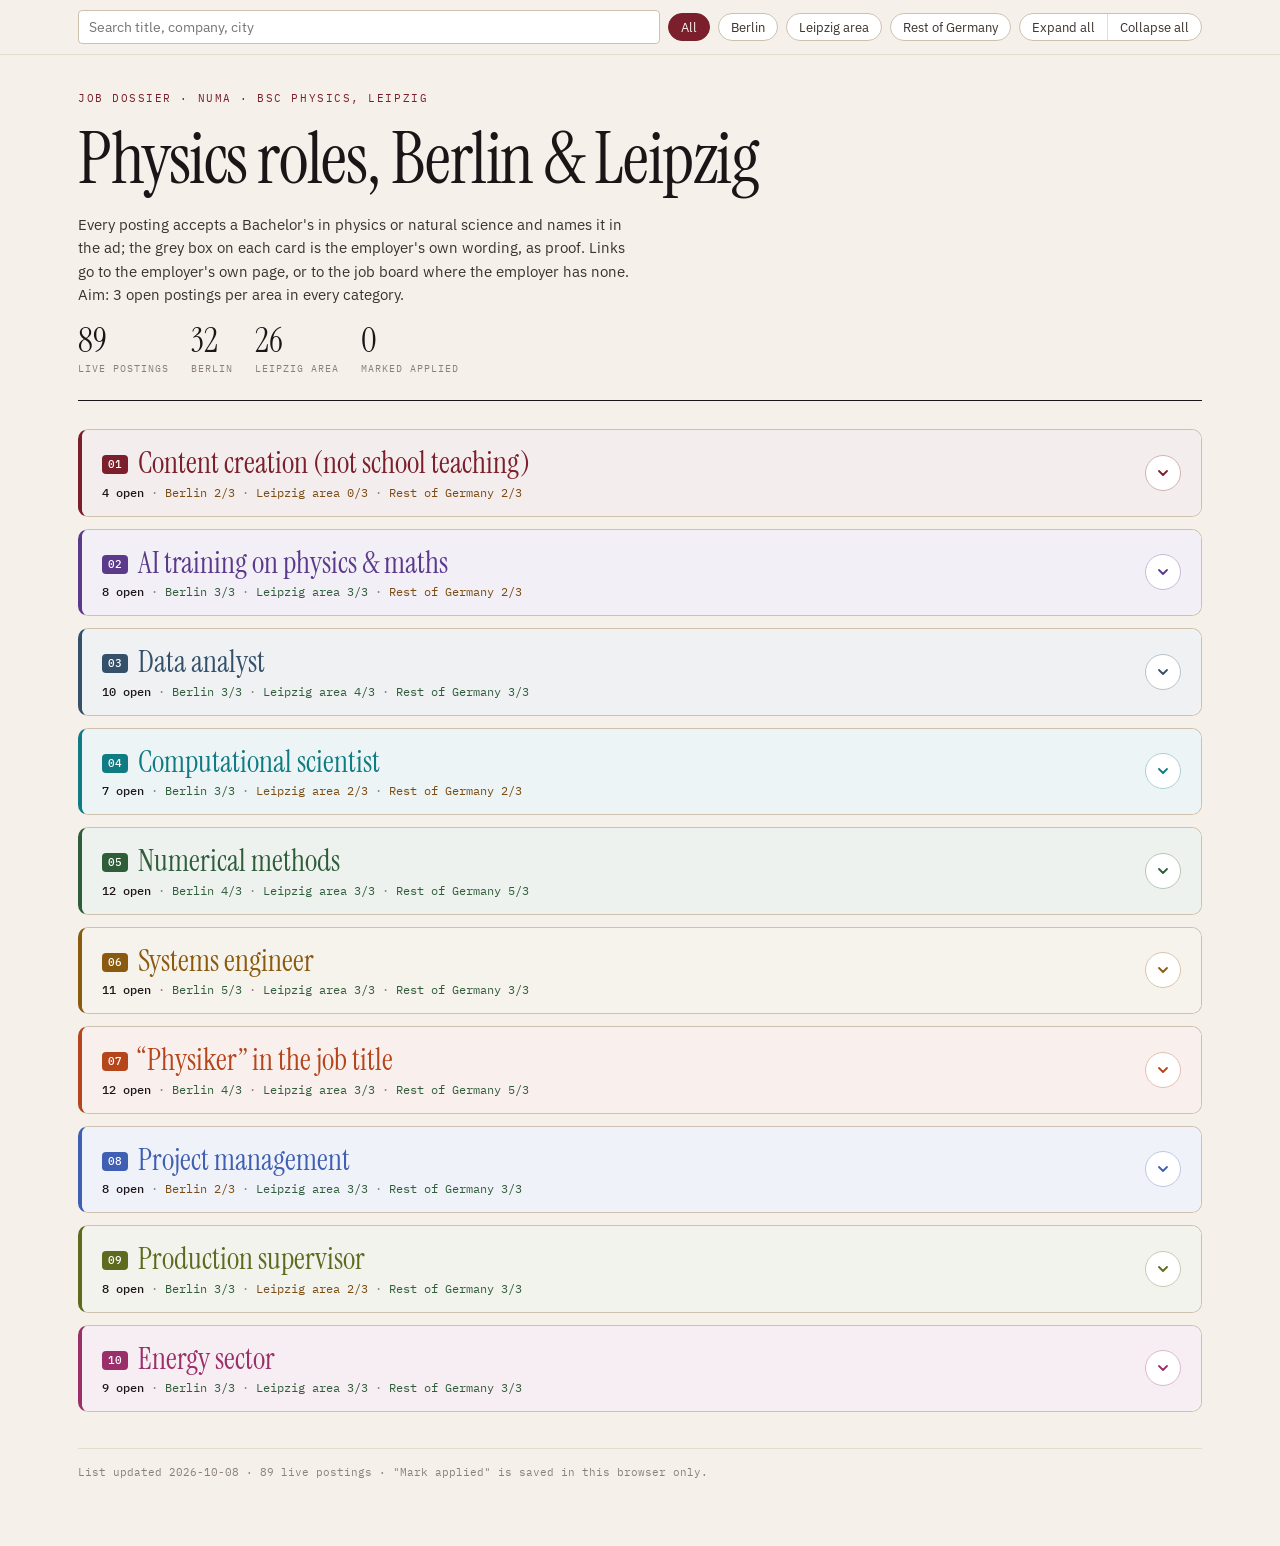
==== commit a5d714ec: "Port the fold design and colour-coded categories to the single-file page; add DESIGN.md The page now" ====
--- a/index.html
+++ b/index.html
@@ -3,11 +3,12 @@
 <link rel="preconnect" href="https://fonts.googleapis.com">
 <link href="https://fonts.googleapis.com/css2?family=Instrument+Serif:ital@0;1&family=IBM+Plex+Sans:wght@400;500;600&family=IBM+Plex+Mono:wght@400;500&display=swap" rel="stylesheet">
 <style>
-/* Layout: one column of category boxes; each box holds location panels, each panel holds cards. */
+/* Layout: one column of fold-out category cards; each card holds location panels, each panel holds job cards. */
 :root{
   --bg:#f5f1ea; --paper:#ffffff; --panel:#f5f1ea; --ink:#1c1518; --ink2:#3a322e; --muted:#8b8079; --line:#cdc1ae; --line2:#e3dccf;
   --wine:#7a1f2b; --wine-soft:#f3dcdc; --amber:#7a4b12; --amber-soft:#f4e3c1; --slate:#3b4551; --slate-soft:#dfe3e8; --quote:#fbf6ee;
   --serif:'Instrument Serif',Georgia,serif; --sans:'IBM Plex Sans',system-ui,sans-serif; --mono:'IBM Plex Mono',ui-monospace,monospace;
+  --bar-h:56px; --fold-ease:cubic-bezier(.4,0,.2,1); --fold-open:320ms; --fold-close:240ms;
 }
 @media (prefers-color-scheme: dark){:root:not([data-theme="light"]){
   --bg:#17120f; --paper:#211a17; --panel:#1b1512; --ink:#f2ece3; --ink2:#d9cfc3; --muted:#a39689; --line:#4a3e36; --line2:#382e28;
@@ -27,6 +28,10 @@
 .chip[aria-pressed="true"]{background:var(--wine);border-color:var(--wine);color:var(--bg)}
 .chip:focus-visible,button:focus-visible,a:focus-visible{outline:2px solid var(--wine);outline-offset:2px}
 .search{flex:1 1 200px;min-width:0;font:14px var(--sans);padding:7px 10px;border:1px solid var(--line);border-radius:4px;background:var(--paper);color:var(--ink)}
+.foldbar{display:inline-flex;border:1px solid var(--line);border-radius:999px;background:var(--paper);overflow:hidden;margin-left:auto}
+.foldbtn{font:12.5px var(--sans);padding:5px 12px;border:0;background:transparent;color:var(--ink2);cursor:pointer;white-space:nowrap;transition:background-color .15s ease,color .15s ease}
+.foldbtn+.foldbtn{border-left:1px solid var(--line2)}
+.foldbtn:hover{background:var(--wine-soft);color:var(--wine)}
 header.mast{padding-block:36px 24px;border-bottom:1px solid var(--ink);display:grid;gap:18px}
 .eyebrow{margin:0;font:11px var(--mono);letter-spacing:.14em;text-transform:uppercase;color:var(--wine)}
 h1{margin:0;font:400 clamp(40px,7vw,72px)/1 var(--serif);letter-spacing:-.02em;text-wrap:balance}
@@ -34,18 +39,59 @@
 .figs{display:flex;flex-wrap:wrap;gap:22px}
 .fig b{display:block;font:400 34px/1 var(--serif);font-variant-numeric:tabular-nums}
 .fig span{font:10px var(--mono);letter-spacing:.1em;text-transform:uppercase;color:var(--muted)}
-.cats{display:grid;gap:16px;margin-top:28px}
-details.cat{background:var(--paper);border:1px solid var(--line);border-radius:6px}
-details.cat>summary{list-style:none;cursor:pointer;padding:16px 16px 14px;display:flex;flex-wrap:wrap;gap:6px 14px;align-items:baseline;justify-content:space-between}
-details.cat>summary::-webkit-details-marker{display:none}
-.cat h2{margin:0;font:400 clamp(24px,3.4vw,34px)/1.05 var(--serif);text-wrap:balance}
-.cat .kick{display:block;margin-bottom:4px;font:11px var(--mono);letter-spacing:.14em;text-transform:uppercase;color:var(--wine)}
-.split{font:12px var(--mono);color:var(--muted);font-variant-numeric:tabular-nums;white-space:nowrap}
+
+/* One colour per category, on the category header only, so a category title never reads like a job title: job titles stay in ink. */
+[data-cat="content"]{--cat-base:#7a1f2b}
+[data-cat="ai"]{--cat-base:#5b3a8c}
+[data-cat="data"]{--cat-base:#34506a}
+[data-cat="computational"]{--cat-base:#0f7b83}
+[data-cat="numerical"]{--cat-base:#2f5d3a}
+[data-cat="systems"]{--cat-base:#8a5a0f}
+[data-cat="physiker"]{--cat-base:#b5451b}
+[data-cat="pm"]{--cat-base:#3f5fb3}
+[data-cat="production"]{--cat-base:#5e6b1f}
+[data-cat="energy"]{--cat-base:#9a2f6a}
+[data-cat]{--cat:var(--cat-base);--cat-soft:color-mix(in srgb,var(--cat) 8%,var(--paper));--cat-line:color-mix(in srgb,var(--cat) 35%,var(--paper))}
+@media (prefers-color-scheme: dark){:root:not([data-theme="light"]) [data-cat]{--cat:color-mix(in srgb,var(--cat-base) 55%,#fff)}}
+:root[data-theme="dark"] [data-cat]{--cat:color-mix(in srgb,var(--cat-base) 55%,#fff)}
+
+/* Sections: the header is the control and never changes size; the body unfolds beneath it (grid rows 0fr -> 1fr animates the real
+   height) while sliding down 8px. One curve and one clock for everything that moves, including the window scroll (see the script). */
+.cats{display:flex;flex-direction:column;gap:12px;margin-top:28px}
+.cat{background:var(--paper);border:1px solid var(--line);border-left:4px solid var(--cat);border-radius:10px;scroll-margin-top:calc(var(--bar-h) + 12px);transition:border-color var(--fold-open) var(--fold-ease),box-shadow var(--fold-open) var(--fold-ease)}
+.cat[data-collapsed="1"]:hover{border-color:var(--cat-line);border-left-color:var(--cat)}
+.cat[data-collapsed="0"]{border-color:var(--cat-line);border-left-color:var(--cat);box-shadow:0 12px 32px -20px rgba(0,0,0,.28)}
+.sec-head{display:flex;align-items:center;justify-content:space-between;gap:12px 16px;padding:16px 20px;border-radius:6px 10px 10px 6px;background:var(--cat-soft);cursor:pointer;user-select:none;-webkit-tap-highlight-color:transparent;transition:box-shadow .15s ease}
+.sec-head:hover{box-shadow:inset 0 0 0 999px rgba(0,0,0,.03)}
+.cat[data-collapsed="0"]>.sec-head{position:sticky;top:var(--bar-h);z-index:5;border-radius:6px 10px 0 0;box-shadow:0 1px 0 var(--cat-line)}
+.cat[data-collapsed="0"]>.sec-head:hover{box-shadow:0 1px 0 var(--cat-line),inset 0 0 0 999px rgba(0,0,0,.03)}
+.head-main{min-width:0}
+.head-side{display:flex;align-items:center;flex:none}
+.cat h2{margin:0;font:400 clamp(24px,3vw,30px)/1.15 var(--serif);color:var(--cat);text-wrap:balance}
+.cat h2 .num{display:inline-block;min-width:26px;padding:2px 6px;margin-right:10px;border-radius:4px;background:var(--cat);color:var(--paper);font:500 11px/1.4 var(--mono);text-align:center;vertical-align:5px}
+.split{margin:4px 0 0;font:12px var(--mono);color:var(--muted);font-variant-numeric:tabular-nums}
+.split .lead{color:var(--ink);font-weight:500}
 .split .short{color:var(--amber)}
-.chev{display:inline-block;width:8px;height:8px;border-right:1.6px solid currentColor;border-bottom:1.6px solid currentColor;transform:rotate(45deg) translateY(-3px);margin-left:8px;transition:transform .3s}
-details[open]>summary .chev{transform:rotate(225deg) translateY(-1px)}
-.cat-body{padding:0 12px 12px;display:grid;gap:12px;border-top:1px solid var(--line2);padding-top:12px}
+.split .full{color:#2f5d3a}
+@media (prefers-color-scheme: dark){:root:not([data-theme="light"]) .split .full{color:#8fc49a}}
+:root[data-theme="dark"] .split .full{color:#8fc49a}
+
+.toggle{display:inline-flex;align-items:center;justify-content:center;flex:none;width:36px;height:36px;padding:0;border:1px solid var(--cat-line);border-radius:50%;background:var(--paper);color:var(--cat);cursor:pointer;transition:border-color .15s ease,color .15s ease,background-color var(--fold-open) var(--fold-ease),transform .1s ease}
+.sec-head:hover .toggle,.toggle:hover{border-color:var(--cat)}
+.toggle:active{transform:scale(.94)}
+.cat[data-collapsed="0"]>.sec-head .toggle{background:var(--cat);border-color:var(--cat);color:var(--paper)}
+.chev{display:block;transition:transform var(--fold-open) var(--fold-ease)}
+.cat[data-collapsed="0"]>.sec-head .chev{transform:rotate(180deg)}
+
+.fold{display:grid;grid-template-rows:1fr;overflow-anchor:none;transition:grid-template-rows var(--fold-open) var(--fold-ease)}
+.fold>.fold-i{overflow:hidden;min-height:0}
+.fold>.fold-i>*{transition:opacity var(--fold-open) var(--fold-ease),transform var(--fold-open) var(--fold-ease)}
+.fold[data-open="0"]{grid-template-rows:0fr;transition-duration:var(--fold-close)}
+.fold[data-open="0"]>.fold-i>*{opacity:0;transform:translateY(-8px);transition-duration:var(--fold-close)}
+.cats.no-anim .fold,.cats.no-anim .fold>.fold-i>*,.cats.no-anim .chev,.cats.no-anim .toggle,.cats.no-anim .cat{transition:none!important}
+.cat-body{padding:12px 12px 12px;display:grid;gap:12px}
 @media(min-width:760px){.cat-body{padding:12px 16px 16px}}
+
 .loc{background:var(--panel);border:1px solid var(--line2);border-left:3px solid var(--sw);border-radius:5px;padding:0 10px 10px}
 .loc h3{margin:0 0 10px;padding:10px 0 8px;border-bottom:1px solid var(--line2);display:flex;gap:10px;align-items:baseline;font:400 21px var(--serif);color:var(--ink2)}
 .loc h3 small{font:11px var(--mono);color:var(--muted)}
@@ -69,27 +115,30 @@
 .proof{background:var(--quote);border-left:2px solid var(--wine);padding:7px 9px;border-radius:0 4px 4px 0}
 .proof p{margin:0;font:11px/1.5 var(--mono);color:var(--ink2);overflow-wrap:anywhere}
 .note{margin:0;font-size:13px;line-height:1.5;color:var(--ink2)}
+.meta{margin:0;font:11px/1.5 var(--mono);color:var(--muted)}
 .acts{display:flex;gap:6px;margin-top:auto;padding-top:8px;border-top:1px solid var(--line2)}
 .acts button,.acts a{font:11px var(--mono);padding:4px 10px;border:1px solid var(--line);background:transparent;color:var(--ink2);border-radius:3px;cursor:pointer;text-decoration:none}
 .acts a{border-color:var(--wine);color:var(--wine)}
 .acts button[aria-pressed="true"]{background:var(--wine);border-color:var(--wine);color:var(--bg)}
 footer{margin-top:36px;padding-top:14px;border-top:1px solid var(--line2);font:11px/1.7 var(--mono);color:var(--muted)}
-@media(prefers-reduced-motion:reduce){.chev{transition:none}}
+@media(max-width:759px){.sec-head{padding:14px}.toggle{width:34px;height:34px}}
+@media(prefers-reduced-motion:reduce){.fold,.fold>.fold-i>*,.chev,.toggle,.cat,.sec-head{transition-duration:.01ms!important}}
 </style>
 
 <div class="bar"><div class="bar-i" id="bar">
-  <input id="q" class="search" type="search" placeholder="Search title, company, skill" aria-label="Search">
+  <input id="q" class="search" type="search" placeholder="Search title, company, city" aria-label="Search">
   <button class="chip" data-loc="all" aria-pressed="true">All</button>
   <button class="chip" data-loc="berlin" aria-pressed="false">Berlin</button>
-  <button class="chip" data-loc="leipzig" aria-pressed="false">Leipzig</button>
+  <button class="chip" data-loc="leipzig" aria-pressed="false">Leipzig area</button>
   <button class="chip" data-loc="de" aria-pressed="false">Rest of Germany</button>
+  <div class="foldbar" role="group" aria-label="Open or close all categories"><button class="foldbtn" id="expand-all" type="button">Expand all</button><button class="foldbtn" id="collapse-all" type="button">Collapse all</button></div>
 </div></div>
 
 <div class="wrap">
   <header class="mast">
     <p class="eyebrow">Job dossier · Numa · BSc Physics, Leipzig</p>
     <h1>Physics roles, Berlin &amp; Leipzig</h1>
-    <p class="lede">Every posting links to the employer's own page and accepts a Bachelor's in physics or natural science. The grey box on each card is the employer's own wording, as proof. Target: 10 per category, split Berlin 5 · Leipzig 4 · rest of Germany 1.</p>
+    <p class="lede">Every posting accepts a Bachelor's in physics or natural science and names it in the ad; the grey box on each card is the employer's own wording, as proof. Links go to the employer's own page, or to the job board where the employer has none. Aim: 3 open postings per area in every category.</p>
     <div class="figs" id="figs"></div>
   </header>
   <main class="cats" id="cats"></main>
@@ -97,27 +146,133 @@
 </div>
 
 <script>
-const DATA = [{"n": 329, "title": "Simulation Engineer (RF / SDR systems)", "title_original": "Simulationsingenieur (m/w/d) Berlin", "company": "Dynamit Nobel Defence GmbH", "city": "Berlin", "location_group": "berlin", "location_label": "Berlin", "category": "sim", "category_label": "Simulation", "target_category": "computational scientist", "employment": null, "starred": false, "url": "https://karriere.dn-defence.com/Simulationsingenieur-mwd-Berlin-de-j317.html", "eligibility_quote_de": "Abgeschlossenes Hochschulstudium in Mathematik, Physik, Nachrichtentechnik, Elektrotechnik, Informatik oder einem vergleichbaren technischen Studiengang", "eligibility_en": "Completed university degree in mathematics, physics, communications/electrical engineering, computer science or comparable.", "skills": ["RF system simulation", "Python/MATLAB/C++", "SDR architectures", "HIL/MBSE", "nonlinear effects"], "salary": null, "note": "Electromagnetic and co-simulation of SDR front-end components (antennas, filters, amplifiers); physics listed explicitly and no years of experience stated, though the profile asks for solid RF-simulation knowledge, so it is a stretch for a pure BSc.", "duplicate_of": null, "direct_employer_link": true, "added_on": "2026-10-07", "removed_on": null, "removed_why": null, "sort_order": 123}, {"n": 330, "title": "Calculation Engineer (structural simulation)", "title_original": "Berechnungsingenieur", "company": "BSC AG", "city": "Leipzig (alternatively Frankfurt am Main, hybrid)", "location_group": "leipzig", "location_label": "Leipzig", "category": "sim", "category_label": "Simulation", "target_category": "computational scientist", "employment": null, "starred": false, "url": "https://bscag.career.softgarden.de/jobs/63052564/Berechnungsingenieur/", "eligibility_quote_de": "Abgeschlossenes Studium im Bereich Maschinenbau, Physik oder einer vergleichbaren Fachrichtung", "eligibility_en": "Completed degree in mechanical engineering, physics or a comparable field.", "skills": ["FEM (ANSYS/Abaqus)", "static and dynamic analysis", "simulation models", "documentation"], "salary": null, "note": "Static/dynamic FEM calculations and simulation models for product development; physics explicitly admitted, no years of experience stated, Leipzig is a named work location.", "duplicate_of": null, "direct_employer_link": true, "added_on": "2026-10-07", "removed_on": null, "removed_why": null, "sort_order": 124}, {"n": 331, "title": "Analyst (Health Services Research & Health Economics Data)", "title_original": "Analytiker:in", "company": "WIG2 GmbH", "city": "Leipzig", "location_group": "leipzig", "location_label": "Leipzig", "category": "data", "category_label": "Data", "target_category": "data analyst", "employment": null, "starred": false, "url": "https://www.wig2.de/karriere/analytikerin/", "eligibility_quote_de": "sehr gut abgeschlossenes Studium der Mathematik, Statistik, Informatik, Physik, Gesundheitsökonomie oder Wirtschaftswissenschaften mit Vertiefung Ökonometrie oder eine vergleichbare Qualifikation", "eligibility_en": "Degree in mathematics, statistics, computer science, physics, health economics or business with econometrics, or comparable.", "skills": ["R", "SQL", "Excel", "statistics", "routine health-insurance data"], "salary": null, "note": "Entry-level analyst preparing and evaluating German statutory health insurance routine data in an independent research institute; a physics BSc/MSc is explicitly listed and no prior experience is required.", "duplicate_of": null, "direct_employer_link": true, "added_on": "2026-10-07", "removed_on": null, "removed_why": null, "sort_order": 125}, {"n": 332, "title": "Consultant AI & Data Analytics / Data Science", "title_original": "Consultant AI & Data Analytics / Data Science (m/w/d)", "company": "Deloitte", "city": "Berlin", "location_group": "berlin", "location_label": "Berlin", "category": "data", "category_label": "Data", "target_category": "data analyst", "employment": null, "starred": false, "url": "https://job.deloitte.com/job-consultant-ai-data-analytics-data-science-mwd-_48456", "eligibility_quote_de": "Abschluss in Informatik, Statistik, Finanz-/Wirtschaftsmathematik, Ingenieurwesen oder Naturwissenschaften, Know-how in Programmiersprachen und Analysewerkzeugen", "eligibility_en": "Degree in computer science, statistics, financial mathematics, engineering or natural sciences, with programming and analytics skills.", "skills": ["Python", "R", "SQL", "machine learning", "Tableau/Qlik"], "salary": null, "note": "Graduate-level (Absolventen) data analytics/data science consulting role in Digital Risk; natural sciences explicitly admitted, no years of experience required, posted 13 Sep 2026.", "duplicate_of": null, "direct_employer_link": true, "added_on": "2026-10-07", "removed_on": null, "removed_why": null, "sort_order": 126}, {"n": 333, "title": "Power Market Analyst, Management Consulting", "title_original": "Power Market Analyst, Management Consulting", "company": "AFRY", "city": "Berlin", "location_group": "berlin", "location_label": "Berlin", "category": "data", "category_label": "Data", "target_category": "data analyst", "employment": null, "starred": false, "url": "https://jobs.smartrecruiters.com/AFRY/744000140866915-power-market-analyst-management-consulting", "eligibility_quote_de": "A strong quantitative degree (energy economics, economics, engineering, physics, mathematics or similar), either fresh from university or with up to about two years of relevant experience", "eligibility_en": "Quantitative degree incl. physics, fresh graduates or up to ~2 years experience.", "skills": ["Python", "Excel", "power market modelling", "data analysis", "optimisation"], "salary": null, "note": "Analyst role building quantitative power-market analyses and model runs (BID3) for utilities and investors; physics named, fresh graduates welcome, training provided.", "duplicate_of": null, "direct_employer_link": true, "added_on": "2026-10-07", "removed_on": null, "removed_why": null, "sort_order": 127}, {"n": 334, "title": "Data Analyst", "title_original": "Data-Analyst (m/w/d)", "company": "BREUER Nachrichtentechnik GmbH", "city": "Bonn (remote)", "location_group": "de", "location_label": "Germany-wide", "category": "data", "category_label": "Data", "target_category": "data analyst", "employment": null, "starred": false, "url": "https://breuer-nachrichtentechnik-gmbh.jobs.personio.de/job/2690266?language=de", "eligibility_quote_de": "Abgeschlossenes Studium in Data Science, Informatik, Mathematik, Physik oder einem vergleichbaren technischen Bereich", "eligibility_en": "Degree in data science, computer science, mathematics, physics or a comparable technical field.", "skills": ["Python", "SQL", "statistics", "sensor/measurement data", "ML (optional)"], "salary": null, "note": "Analysis of railway-switch measurement and condition data to derive forecasts and maintenance recommendations; physics named, no minimum years stated (experience with technical measurement data preferred).", "duplicate_of": null, "direct_employer_link": true, "added_on": "2026-10-07", "removed_on": null, "removed_why": null, "sort_order": 128}, {"n": 335, "title": "Consultant Actuarial Mathematics / Actuary", "title_original": "Consultant (Versicherungs-) Mathematik / Aktuar (m/w/d)", "company": "Deloitte", "city": "Berlin", "location_group": "berlin", "location_label": "Berlin", "category": "sim", "category_label": "Simulation", "target_category": "numerical methods", "employment": null, "starred": false, "url": "https://job.deloitte.com/job-consultant-versicherungs-mathematik-aktuar-mwd-_48453", "eligibility_quote_de": "Abschluss in (Wirtschafts-) Mathematik, Physik oder vergleichbarer naturwissenschaftlich-technischen Studiengang, gerne mit Promotion und Praktika in der Finanzbranche", "eligibility_en": "Degree in (business) mathematics, physics or a comparable science/engineering programme; PhD welcome but not required.", "skills": ["stochastic modelling", "Python/R/SQL", "machine learning", "actuarial science (DAV funded)"], "salary": null, "note": "Graduate-level quantitative modelling job (stochastic forecasts, reserving, pricing) with funded actuary training; physics explicitly admitted, listed under Absolvent:innen; also offered in Hamburg, Hannover, Koeln, Muenchen.", "duplicate_of": null, "direct_employer_link": true, "added_on": "2026-10-07", "removed_on": null, "removed_why": null, "sort_order": 129}, {"n": 336, "title": "Trainee Quantitative Models and Data Analytics (Mathematics, Physics, Statistics)", "title_original": "Traineeprogramm Quantitative Models and Data Analytics (Mathematik, Physik, Statistik) (m/w/d)", "company": "BayernLB (Bayerische Landesbank)", "city": "Muenchen", "location_group": "de", "location_label": "Germany-wide", "category": "sim", "category_label": "Simulation", "target_category": "numerical methods", "employment": null, "starred": false, "url": "https://jobs.bayernlb.de/job/M%C3%BCnchen-Traineeprogramm-Quantitative-Models-and-Data-Analytics-(Mathematik,-Physik,-Statistik)-(mwd)/1031368401/", "eligibility_quote_de": "Du hast einen überdurchschnittlichen Abschluss eines akademischen Hochschulstudiums (Bachelor oder Master) in Mathematik, Wirtschaftsmathematik, Statistik, Ökonometrie, Data Science, Physik, (Wirtschafts-) Informatik oder in einem vergleichbaren Studiengang", "eligibility_en": "Above-average Bachelor or Master degree in mathematics, statistics, data science, physics, etc.", "skills": ["VaR/XVA/credit portfolio models", "Python/R", "quantitative modelling", "data analysis"], "salary": null, "note": "Bank trainee programme rotating through five quantitative model/risk departments; Bachelor in physics explicitly accepted; some practical quant experience (internships) expected.", "duplicate_of": null, "direct_employer_link": true, "added_on": "2026-10-07", "removed_on": null, "removed_why": null, "sort_order": 130}, {"n": 337, "title": "Junior Actuary (Insurance Mathematician)", "title_original": "Junior Versicherungsmathematiker als Aktuar / Aktuarin (w/m/d)", "company": "KPMG AG Wirtschaftsprüfungsgesellschaft", "city": "Muenchen / Frankfurt / Duesseldorf / Hamburg / Koeln / Stuttgart / Hannover / Ulm", "location_group": "de", "location_label": "Germany-wide", "category": "sim", "category_label": "Simulation", "target_category": "numerical methods", "employment": null, "starred": false, "url": "https://jobs.kpmg.de/job/Junior-Versicherungsmathematiker-als-Aktuar-Aktuarin-%28wmd%29/5203-de_DE/", "eligibility_quote_de": "Junior Versicherungsmathematiker (w/m/d) als Aktuar / Aktuarin wirst Du bei uns mit einem abgeschlossenen Studium der Wirtschaftsmathematik, Mathematik, Physik, Informatik oder Wirtschaftswissenschaften.", "eligibility_en": "Open to graduates of business mathematics, mathematics, physics, computer science or economics.", "skills": ["Solvency II / IFRS 17", "risk and valuation models", "Data science", "actuarial exam (DAV, supported)"], "salary": null, "note": "Graduate-level actuarial/risk-model role (Karrierelevel Absolvent:innen); physics named explicitly; not offered in Berlin or Leipzig.", "duplicate_of": null, "direct_employer_link": true, "added_on": "2026-10-07", "removed_on": null, "removed_why": null, "sort_order": 131}, {"n": 338, "title": "Mathematician / Physicist, Actuarial Controlling", "title_original": "Mathematiker / Physiker Aktuarielles Controlling (w/m/d)", "company": "HUK-COBURG", "city": "Coburg", "location_group": "de", "location_label": "Germany-wide", "category": "sim", "category_label": "Simulation", "target_category": "numerical methods", "employment": null, "starred": false, "url": "https://fa-eyjr-saasfaeuraprod1.fa.ocs.oraclecloud.com/hcmUI/CandidateExperience/de/sites/HUKCOBURG/job/10648", "eligibility_quote_de": "Einen sehr guten Studienabschluss in Mathematik oder Physik", "eligibility_en": "Very good degree in mathematics or physics.", "skills": ["loss reserving (HGB/Solvency II)", "risk capital modelling", "Python/data science", "machine learning"], "salary": null, "note": "Actuarial reserving and risk-capital modelling for P&C insurance, willingness to do actuary training; no years of experience stated, physics named explicitly (level not labelled junior, so entry fit is likely but not confirmed).", "duplicate_of": null, "direct_employer_link": true, "added_on": "2026-10-07", "removed_on": null, "removed_why": null, "sort_order": 132}, {"n": 339, "title": "Junior Engineer, Process Modelling & Simulation", "title_original": "Junior Ingenieur (m/w/d) – Prozessmodellierung & Simulation (Verfahrenstechnik)", "company": "Umwelt- und Ingenieurtechnik GmbH Dresden (UIT)", "city": "Dresden", "location_group": "de", "location_label": "Germany-wide", "category": "sim", "category_label": "Simulation", "target_category": "numerical methods", "employment": null, "starred": false, "url": "https://www.uit-gmbh.de/de/karriere/stellenangebote/Junior-Ingenieur-mwd-Prozessmodellierung-Simulation-Verfah-de-j866.html", "eligibility_quote_de": "Erfolgreich abgeschlossenes Studium, vorzugsweise in Umwelttechnik, Verfahrenstechnik, Chemie, Chemieingenieurwesen, Geowissenschaften, Physik, Mathematik oder einem vergleichbaren Fachgebiet", "eligibility_en": "Completed degree, preferably in environmental/process engineering, chemistry, geosciences, physics, mathematics or similar.", "skills": ["numerical modelling", "differential equations", "C++/Python", "transport and reaction processes", "simulation frameworks"], "salary": null, "note": "Entry-level numerical modelling of hydrometallurgical transport/reaction processes with scientific simulation frameworks; physics explicitly listed, Berufseinstieg role, permanent contract.", "duplicate_of": null, "direct_employer_link": true, "added_on": "2026-10-07", "removed_on": null, "removed_why": null, "sort_order": 133}, {"n": 340, "title": "Consultant Quantitative Finance / Financial Engineering", "title_original": "Consultant Quantitative Finance / Financial Engineering (m/w/d)", "company": "Deloitte", "city": "Berlin", "location_group": "berlin", "location_label": "Berlin", "category": "sim", "category_label": "Simulation", "target_category": "numerical methods", "employment": null, "starred": false, "url": "https://job.deloitte.com/job-consultant-quantitative-finance-financial-engineering-mwd-_50143", "eligibility_quote_de": "Abschluss in einem MINT (Mathematik, Informatik, Naturwissenschaft, Technik)- oder wirtschaftswissenschaftlichen Studiengang mit quantitativem Fokus", "eligibility_en": "Degree in a STEM field including natural science, or economics with quantitative focus.", "skills": ["Python/C++/Matlab", "Stochastic modelling", "Monte Carlo simulation", "Time series analysis", "Derivative valuation"], "salary": null, "note": "Graduate-level quant consulting building valuation and risk models for financial clients; suits a physicist with numerics and simulation skills.", "duplicate_of": null, "direct_employer_link": true, "added_on": "2026-10-07", "removed_on": null, "removed_why": null, "sort_order": 134}, {"n": 341, "title": "Consultant Quantitative Analytics - Financial Services", "title_original": "Consultant Quantitative Analytics - Financial Services (m/w/d)", "company": "Deloitte", "city": "Frankfurt am Main", "location_group": "de", "location_label": "Germany-wide", "category": "sim", "category_label": "Simulation", "target_category": "numerical methods", "employment": null, "starred": false, "url": "https://job.deloitte.com/job-consultant-quantitative-analytics-financial-services-mwd-_46463", "eligibility_quote_de": "Abgeschlossenes Studium der (Wirtschafts-) Mathematik, (Wirtschafts-) Informatik, Physik oder Wirtschaftswissenschaften mit dem Schwerpunkt Finanzen sowie idealerweise Vertiefungsfächern einem der folgenden Bereiche: Machine Learning, Artificial Intelligence, multivariate statistische Verfahren, Ökonometrie, Operations Research oder Finanzmathematik", "eligibility_en": "Degree in maths, computer science, physics or economics with finance focus.", "skills": ["Python", "Quantitative valuation", "Machine learning", "Statistics"], "salary": null, "note": "Entry-level quantitative modelling and valuation consulting for financial services; physics named explicitly.", "duplicate_of": null, "direct_employer_link": true, "added_on": "2026-10-07", "removed_on": null, "removed_why": null, "sort_order": 135}, {"n": 342, "title": "Consultant Quantitative Methods & Strategy", "title_original": "Consultant - quantitative Methoden & Strategy (w|m|d)", "company": "zeb", "city": "Berlin", "location_group": "berlin", "location_label": "Berlin", "category": "sim", "category_label": "Simulation", "target_category": "numerical methods", "employment": null, "starred": false, "url": "https://zeb-career.com/de/jobs/absolvierende/consultant-quantitative-methoden-strategy-885", "eligibility_quote_de": "Erfolgreicher Hochschulabschluss (Mathematik, Naturwissenschaften, z. B. Physik, oder Wirtschaftswissenschaften, z. B. VWL, BWL oder Wirtschaftsinformatik).", "eligibility_en": "University degree in maths, natural sciences such as physics, or economics.", "skills": ["Risk modelling", "Scenario analysis", "Python", "Statistics"], "salary": null, "note": "Graduate role (Absolvierende) building quantitative risk models and scenarios for bank clients; category fit moderate, permanently advertised.", "duplicate_of": null, "direct_employer_link": true, "added_on": "2026-10-07", "removed_on": null, "removed_why": null, "sort_order": 136}, {"n": 343, "title": "Science Editor (Wissenschaftsredakteur/in), full or part time, entry via Volontariat possible", "title_original": "Wissenschaftsredakteur*in (m/w/d) in Voll- oder Teilzeit", "company": "Golem.de (Golem Karrierewelt)", "city": "Berlin", "location_group": "berlin", "location_label": "Berlin", "category": "content", "category_label": "Content / AI Training", "target_category": "physics content & education", "employment": "EMPLOYEE", "starred": false, "url": "https://karrierewelt.golem.de/pages/golem-de-sucht-wissenschaftsredakteur-in-m-w-d", "eligibility_quote_de": "Studium der Physik oder eines anderen naturwissenschaftlichen Fachs", "eligibility_en": "A degree in physics or another natural science is listed as a plus point; the ad also says people lacking journalistic experience can enter via a Volontariat or as Jungredakteur*in.", "skills": ["science journalism", "news and background writing", "study assessment", "physics/tech topics (particle physics, space, energy, AI)", "explaining complex topics"], "salary": null, "note": "Write news, explainers and reports on particle physics, space, energy and AI for Golem.de's tech readership, from the Berlin office, hybrid or fully remote. Physics is a stated plus (not a hard requirement) and the ad offers a Volontariat or junior route for people without journalistic experience, so a BSc physicist can apply. The ad is undated and applications go by e-mail to jobs@golem.de; the page was live today.", "duplicate_of": null, "direct_employer_link": true, "added_on": "2026-10-07", "removed_on": null, "removed_why": null, "sort_order": 137}, {"n": 344, "title": "Physicist / Specialist for Scientific Laser Systems", "title_original": "Physiker / Spezialist für wissenschaftliche Lasersysteme (m/w/d)", "company": "Sirah Lasertechnik GmbH", "city": "Grevenbroich", "location_group": "de", "location_label": "Germany-wide", "category": "sys", "category_label": "Systems Eng.", "target_category": "any title containing \"Physiker\"", "employment": null, "starred": false, "url": "https://karriere.sirah.com/stellenanzeigen/physiker-spezialist-fuer-wissenschaftliche-lasersysteme-m-w-d/", "eligibility_quote_de": "Du verfügst über ein abgeschlossenes Studium der Physik mit Schwerpunkt Laserphysik (mindestens Bachelor)", "eligibility_en": "Completed physics degree with a laser physics focus; a Bachelor is the stated minimum.", "skills": ["laser alignment", "optics", "measurement instruments", "laser lab work", "customer training"], "salary": null, "note": "Builds, commissions and characterises custom pulsed dye and Ti:sapphire laser systems for research institutes and trains customers; Bachelor in physics is explicitly enough.", "duplicate_of": null, "direct_employer_link": true, "added_on": "2026-10-07", "removed_on": null, "removed_why": null, "sort_order": 138}, {"n": 345, "title": "Physicist (Uni/FH)", "title_original": "Physiker*in Uni/FH", "company": "TOPTICA Photonics SE", "city": "Gräfelfing (near Munich)", "location_group": "de", "location_label": "Germany-wide", "category": "sys", "category_label": "Systems Eng.", "target_category": "any title containing \"Physiker\"", "employment": null, "starred": false, "url": "https://join.toptica.com/de/career/2263", "eligibility_quote_de": "nach Möglichkeit bereits Erfahrung im Aufbau von Lasersystemen, z.B. im Rahmen Ihrer Bachelor- und/oder Masterarbeit, gerne auch Promotion", "eligibility_en": "Seeks a physicist (Uni/FH, career-starter level); experience from a Bachelor's or Master's thesis in building laser systems is enough, a PhD is optional.", "skills": ["laser system assembly", "nonlinear optics", "optics", "quality testing", "customer training"], "salary": null, "note": "Production role assembling custom nonlinear-optics laser systems and installing them at customers; page tags it Berufseinsteiger*innen and names a Bachelor thesis as sufficient experience.", "duplicate_of": null, "direct_employer_link": true, "added_on": "2026-10-07", "removed_on": null, "removed_why": null, "sort_order": 139}, {"n": 346, "title": "Engineer / Physicist in Technical Sales for High-Tech Applications in Materials Science", "title_original": "Ingenieur / Physiker (m/w/d) im technischen Vertrieb für Hightech-Anwendungen im Bereich Materialwissenschaft", "company": "SmarAct GmbH", "city": "Oldenburg", "location_group": "de", "location_label": "Germany-wide", "category": "sys", "category_label": "Systems Eng.", "target_category": "any title containing \"Physiker\"", "employment": null, "starred": false, "url": "https://www.smaract.com/en/vacancies/10314-ingenieur-physiker-m-w-d-im-technischen-vertrieb-f%C3%BCr-hightech-anwendungen-im-bereich-materialwissenschaft", "eligibility_quote_de": "Studium im Bereich Physik, Ingenieurwissenschaften oder vergleichbar", "eligibility_en": "Degree in physics, engineering or comparable; sales experience is only 'ideally' expected.", "skills": ["technical sales", "materials analysis", "customer consulting", "nanopositioning", "English and German"], "salary": null, "note": "Technical sales and application consulting for micro- and nano-positioning and measurement systems in materials science; no minimum experience stated, physics named first.", "duplicate_of": null, "direct_employer_link": true, "added_on": "2026-10-07", "removed_on": null, "removed_why": null, "sort_order": 140}, {"n": 347, "title": "Natural Scientist as Career Changer in IT Project Work for Public Transport Software Projects", "title_original": "Naturwissenschaftler (m/w/d) als Quereinsteiger in der IT-Projektarbeit für Softwareprojekte im ÖPNV", "company": "IVU Traffic Technologies AG", "city": "Berlin", "location_group": "berlin", "location_label": "Berlin", "category": "energy", "category_label": "Field/Dev/PM", "target_category": "project management", "employment": null, "starred": false, "url": "https://www.ivu.com/de/bewerben/stellenangebote/naturwissenschaftler-mwd-als-quereinsteiger-im-it-projektmanagement-fuer-softwareprojekte-im-oepnv", "eligibility_quote_de": "Du hast ein Studium in einer Ingenieur- oder Naturwissenschaft abgeschlossen", "eligibility_en": "You have completed a degree in an engineering or natural science.", "skills": ["Project planning and steering", "Requirements workshops", "Software configuration", "Customer communication", "German and English"], "salary": null, "note": "Natural scientists plan and steer software roll-out projects at public transport operators; listed for Absolventen and career changers, permanent contract, so a BSc physicist can start directly.", "duplicate_of": null, "direct_employer_link": true, "added_on": "2026-10-07", "removed_on": null, "removed_why": null, "sort_order": 141}, {"n": 348, "title": "Project Manager for IT Projects in Public Transport", "title_original": "Projektmanager (m/w/d) für IT-Projekte im Öffentlichen Verkehr", "company": "IVU Traffic Technologies AG", "city": "Berlin", "location_group": "berlin", "location_label": "Berlin", "category": "energy", "category_label": "Field/Dev/PM", "target_category": "project management", "employment": null, "starred": false, "url": "https://www.ivu.com/de/bewerben/stellenangebote/projektmanager-mwd-fuer-it-projekte-im-oeffentlichen-verkehr", "eligibility_quote_de": "Du hast ein Studium in einer Ingenieur-, Natur- oder Wirtschaftswissenschaft abgeschlossen", "eligibility_en": "You have completed a degree in an engineering, natural science or economics discipline.", "skills": ["IT project management", "Project and cost planning", "Project controlling", "Customer interface", "German and English"], "salary": null, "note": "Leads software delivery projects with bus and rail customers; listed for Berufserfahrene and Absolventen, and prior project-lead experience is only 'optimalerweise' (ideally), so a BSc physicist can apply.", "duplicate_of": null, "direct_employer_link": true, "added_on": "2026-10-07", "removed_on": null, "removed_why": null, "sort_order": 142}, {"n": 349, "title": "Junior Consultant - Nuclear Waste Logistics & Digital Transformation", "title_original": "Junior Consultant – Nuclear Waste Logistics & Digitale Transformation (m/w/d)", "company": "GET IT", "city": "Grevenbroich / Düsseldorf", "location_group": "de", "location_label": "Germany-wide", "category": "energy", "category_label": "Field/Dev/PM", "target_category": "project management", "employment": null, "starred": false, "url": "https://myget-it.com/junior-consultant-nwl", "eligibility_quote_de": "Abgeschlossenes Studium im Bereich Ingenieurwesen, Naturwissenschaften, (Wirtschafts-) Informatik oder eine vergleichbare Qualifikation", "eligibility_en": "Completed degree in engineering, natural sciences, (business) informatics or comparable.", "skills": ["Project and process management", "Scrum/Kanban/PRINCE2", "Process analysis", "Stakeholder communication", "German and English"], "salary": null, "note": "Entry-level role growing into a Project & Process Management Professional on digital transformation workstreams for authorities and operators in nuclear decommissioning; experience from internships is only a plus, so a BSc physicist can start.", "duplicate_of": null, "direct_employer_link": true, "added_on": "2026-10-07", "removed_on": null, "removed_why": null, "sort_order": 143}, {"n": 350, "title": "Junior Project Manager Renewable Energies & Energy Research (for a research centre in Jülich)", "title_original": "Junior Projektmanager (m/w/d) Erneuerbare Energien & Energieforschung", "company": "Alpha-Engineering KG (placement for a large European research facility)", "city": "Jülich", "location_group": "de", "location_label": "Germany-wide", "category": "energy", "category_label": "Field/Dev/PM", "target_category": "project management", "employment": null, "starred": false, "url": "https://jobs.alphaengineering.eu/stellenangebote/593411655", "eligibility_quote_de": "Abgeschlossenes Studium im Bereich Ingenieurwesen oder Naturwissenschaften", "eligibility_en": "Completed degree in engineering or natural sciences.", "skills": ["Evaluating publicly funded research projects", "Report review", "Project management basics", "Energy research", "German C2"], "salary": null, "note": "Permanent junior role assessing renewable-energy research projects under public funding programmes; only first knowledge of project management is a plus, so a BSc physicist can apply. Employer is a staffing/engineering firm placing at the research centre.", "duplicate_of": null, "direct_employer_link": true, "added_on": "2026-10-07", "removed_on": null, "removed_why": null, "sort_order": 144}, {"n": 351, "title": "System Engineer, Project Manager", "title_original": "Systemingenieur, Projektleiter (m/w/d)", "company": "SPECS Surface Nano Analysis GmbH", "city": "Berlin", "location_group": "berlin", "location_label": "Berlin", "category": "sys", "category_label": "Systems Eng.", "target_category": "systems engineer", "employment": null, "starred": false, "url": "https://specs-group.jobs.personio.de/job/1461480", "eligibility_quote_de": "Sie haben ein natur- oder ingenieurwissenschaftliches Studium (z. B. Physik, Chemie, Materialwissenschaften), idealerweise mit Promotion oder vergleichbarer Qualifikation.", "eligibility_en": "Degree in natural sciences or engineering (e.g. physics, chemistry, materials science), ideally with a doctorate or equivalent.", "skills": ["Systems engineering", "Surface analysis instrumentation", "Project management", "Customer requirements"], "salary": null, "note": "System engineering and project lead for surface-analysis instrument systems (page heading addresses physicists, chemists and natural scientists); the doctorate is only preferred, so check the experience wording before applying.", "duplicate_of": null, "direct_employer_link": true, "added_on": "2026-10-07", "removed_on": null, "removed_why": null, "sort_order": 145}, {"n": 352, "title": "Test Requirements Engineer", "title_original": "Test Requirements Engineer (m/w/x)", "company": "K-tronik", "city": "Berlin", "location_group": "berlin", "location_label": "Berlin", "category": "sys", "category_label": "Systems Eng.", "target_category": "systems engineer", "employment": null, "starred": false, "url": "https://bewerbung.k-tronik.de/de/7336", "eligibility_quote_de": "ein abgeschlossenes technisches Studium, beispielsweise in Nachrichtentechnik, Elektrotechnik, Physik oder Luft- und Raumfahrttechnik", "eligibility_en": "Completed technical degree, for example in communications engineering, electrical engineering, physics or aerospace engineering.", "skills": ["Requirements engineering", "System test", "Systems engineering", "Test specification"], "salary": null, "note": "System-level test requirements and verification for communication systems; the portal tags it 'with or without work experience' but the text asks for some systems engineering experience without stating years.", "duplicate_of": null, "direct_employer_link": true, "added_on": "2026-10-07", "removed_on": null, "removed_why": null, "sort_order": 146}, {"n": 353, "title": "System Engineer, Satellite Components", "title_original": "Systemingenieur Satellitenkomponenten (m/w/d)", "company": "Astrofein", "city": "Berlin", "location_group": "berlin", "location_label": "Berlin", "category": "sys", "category_label": "Systems Eng.", "target_category": "systems engineer", "employment": null, "starred": false, "url": "https://www.astrofein.com/stelle/systemingenieur-satellitenkomponenten-m-w-d/", "eligibility_quote_de": "Studium der Physik oder im Ingenieurswesen, z.B. Luft- und Raumfahrt, Physikalische Technik, Elektrotechnik, Maschinenbau oder vergleichbare Studienrichtungen", "eligibility_en": "Degree in physics or engineering (aerospace, physical technology, electrical, mechanical or similar).", "skills": ["Systems engineering", "Satellite components", "Requirements", "Project coordination"], "salary": null, "note": "System engineering for satellite components; physics is named first, experience 'ideally in a similar position' with no years stated, and the role includes coordinating project teams.", "duplicate_of": null, "direct_employer_link": true, "added_on": "2026-10-07", "removed_on": null, "removed_why": null, "sort_order": 147}, {"n": 354, "title": "Technical Application and Support Engineer (Semiconductor)", "title_original": "Technical Application and Support Engineer (Applikations- und Supportspezialist in der Halbleiterindustrie)", "company": "LayTec AG", "city": "Berlin", "location_group": "berlin", "location_label": "Berlin", "category": "sys", "category_label": "Systems Eng.", "target_category": "systems engineer", "employment": null, "starred": false, "url": "https://laytec.de/company/career/technical-application-and-support-engineer-applikations-und-supportspezialist-in-der-halbleiterindustrie-fur-unsere-abteilung-application-and-support", "eligibility_quote_de": "Abgeschlossenes Studium einer technischen oder naturwissenschaftlichen Fachrichtung, beispielsweise Physik, Elektrotechnik, Materialwissenschaften, Nanotechnologie oder Maschinenbau", "eligibility_en": "Degree in a technical or natural-science field, e.g. physics, electrical engineering, materials science, nanotechnology or mechanical engineering.", "skills": ["Optical in-situ metrology", "Application engineering", "Semiconductor process", "Customer support"], "salary": "47,000-62,000 EUR (per jobvector, not on employer page)", "note": "Application and support engineering for optical measurement systems in semiconductor fabs; first work experience is wanted, no years stated.", "duplicate_of": null, "direct_employer_link": true, "added_on": "2026-10-07", "removed_on": null, "removed_why": null, "sort_order": 148}, {"n": 355, "title": "Systems Engineer (Rail Safety, RAM)", "title_original": "System Engineer / Elektrotechniker (gn) RAM und Funktionale Sicherheit", "company": "ICS - Informatik Consulting Systems GmbH", "city": "Leipzig (also Berlin, Stuttgart)", "location_group": "leipzig", "location_label": "Leipzig", "category": "sys", "category_label": "Systems Eng.", "target_category": "systems engineer", "employment": null, "starred": false, "url": "https://think-ics.com/unternehmen/karriere", "eligibility_quote_de": "Abgeschlossenes Studium der Elektrotechnik, Informatik, Physik oder eine vergleichbare Qualifikation", "eligibility_en": "Degree in electrical engineering, computer science, physics or comparable.", "skills": ["FMEA", "Fault tree analysis", "Functional safety EN 5012x", "RAM"], "salary": "65,000-95,000 EUR (per job board listing)", "note": "System-level safety and reliability analysis for rail systems; employer career page lists the role, the apply link runs via jobboerse-direkt.de which blocked my fetch, so verify there.", "duplicate_of": null, "direct_employer_link": true, "added_on": "2026-10-07", "removed_on": null, "removed_why": null, "sort_order": 149}, {"n": 356, "title": "Systems Engineer, Training Means", "title_original": "Systemingenieur Training Means (w/m/d)", "company": "HENSOLDT", "city": "Immenstaad", "location_group": "de", "location_label": "Germany-wide", "category": "sys", "category_label": "Systems Eng.", "target_category": "systems engineer", "employment": null, "starred": false, "url": "https://jobs.hensoldt.net/job/Immenstaad-Systemingenieur-Training-Means-%28wmd%29-88090/1362234555", "eligibility_quote_de": "Abgeschlossenes Studium der Elektrotechnik, Informatik, Physik, des Ingenieurwesens oder einer vergleichbaren Fachrichtung", "eligibility_en": "Degree in electrical engineering, computer science, physics, engineering or comparable.", "skills": ["Systems engineering", "Training systems", "Requirements"], "salary": null, "note": "System engineering of training and simulation means for defence systems; check the experience wording on the page.", "duplicate_of": null, "direct_employer_link": true, "added_on": "2026-10-07", "removed_on": null, "removed_why": null, "sort_order": 150}, {"n": 357, "title": "Junior Systems Engineer", "title_original": "Junior Systemingenieur (m/w/d)", "company": "FERCHAU GmbH", "city": "Ulm", "location_group": "de", "location_label": "Germany-wide", "category": "sys", "category_label": "Systems Eng.", "target_category": "systems engineer", "employment": null, "starred": false, "url": "https://touch.ferchau.com/de/de/job/365857/junior-systemingenieur", "eligibility_quote_de": "Abgeschlossenes Studium der Fachrichtung Physik, Mathematik, Nachrichtentechnik, Elektrotechnik oder eine vergleichbare Qualifikation", "eligibility_en": "Degree in physics, mathematics, communications engineering, electrical engineering or comparable.", "skills": ["Systems engineering", "Requirements", "Integration"], "salary": "60,000-70,000 EUR", "note": "Entry-level systems engineering via engineering service provider FERCHAU; physics listed first.", "duplicate_of": null, "direct_employer_link": true, "added_on": "2026-10-07", "removed_on": null, "removed_why": null, "sort_order": 151}, {"n": 358, "title": "Physicist, Technical Sales Application, Optical Metrology", "title_original": "Physiker (m/w/d) Technical Sales Application optische Messtechnik", "company": "Precitec", "city": "Neu-Isenburg", "location_group": "de", "location_label": "Germany-wide", "category": "sys", "category_label": "Systems Eng.", "target_category": "any title containing \"Physiker\"", "employment": null, "starred": false, "url": "https://www.precitec.com/de/karriere/physiker-m-w-d---technical-sales-application-optische-messtechnik-neu-isenburg/", "eligibility_quote_de": "Studium der Physik (gerne Promotion) oder vergleichbarer technischer Hintergrund", "eligibility_en": "Physics degree (doctorate welcome) or comparable technical background.", "skills": ["Optical metrology", "Application engineering", "Customer projects"], "salary": null, "note": "Borderline: application engineering for optical measurement systems with a sales share; doctorate only welcome.", "duplicate_of": null, "direct_employer_link": true, "added_on": "2026-10-07", "removed_on": null, "removed_why": null, "sort_order": 152}, {"n": 359, "title": "Freelance Scientific Communications Manager - Quantum Science (blog and article writing)", "title_original": "Freelancer Scientific Communications Manager - Quantum Science (m/f/d)", "company": "NVision Quantum Technologies GmbH", "city": "Remote (EU, company HQ Ulm)", "location_group": "de", "location_label": "Germany-wide", "category": "content", "category_label": "Content / AI Training", "target_category": "physics content & education", "employment": "CONTRACT", "starred": false, "url": "https://nvision-quantum-technologies.jobs.personio.de/job/2821309?language=en", "eligibility_quote_de": "Educational background (B.Sc., M.Sc., or ongoing PhD) in Physics, Quantum Science, or a closely related scientific discipline is required.", "eligibility_en": "A B.Sc., M.Sc. or ongoing PhD in physics, quantum science or a related discipline is required, so a BSc in physics qualifies.", "skills": ["science writing", "quantum physics", "blog and article writing", "interviewing scientists", "editorial accuracy"], "salary": null, "note": "Project-based freelance, part-time, remote (initial 1-3 months, extension possible), writing blog posts and articles on quantum technology for NVision. Explicitly open to BSc physicists, but requires proven science, technical or blog writing experience. Note the Personio header shows 'Full-time / Permanent employee' by default, while the description says Freelance / Part-time; the location is 'Remote EU', not Germany-only.", "duplicate_of": null, "direct_employer_link": true, "added_on": "2026-10-07", "removed_on": null, "removed_why": null, "sort_order": 153}, {"n": 360, "title": "Mathematician / Physicist for Management Consulting (graduate entry)", "title_original": "Mathematiker/Mathematikerin / Physiker/Physikerin für die Unternehmensberatung (w/m/d)", "company": "KPMG AG Wirtschaftsprüfungsgesellschaft", "city": "Leipzig (also Berlin, Dresden, Jena)", "location_group": "leipzig", "location_label": "Leipzig", "category": "sim", "category_label": "Simulation", "target_category": "numerical methods", "employment": null, "starred": false, "url": "https://jobs.kpmg.de/search/?q=Physiker&locationsearch=Leipzig", "eligibility_quote_de": "Erfolgreich abgeschlossenes Studium im Bereich der Mathematik oder Physik, idealerweise mit einem Schwerpunkt in Finanzmathematik und/oder der Programmierung.", "eligibility_en": "Completed degree in mathematics or physics; a finance-maths or programming focus is only 'ideally'. Career level: Absolvent:innen (graduates).", "skills": ["data mining", "predictive analytics", "machine learning", "financial processes", "German C1"], "salary": null, "note": "Graduate-level consulting role (Karrierelevel Absolvent:innen, KPMG Job-ID 587) solving business and finance questions with data mining, predictive analytics and ML; Monday to Thursday travel to clients. KPMG's portal exposes the posting only through its search, so the link opens the KPMG job search filtered to Leipzig; the posting lists Berlin, Leipzig, Dresden and Jena.", "duplicate_of": null, "direct_employer_link": true, "added_on": "2026-10-08", "removed_on": null, "removed_why": null, "sort_order": 154}, {"n": 361, "title": "Mathematician / Physicist for Management Consulting (graduate entry)", "title_original": "Mathematiker/Mathematikerin / Physiker/Physikerin für die Unternehmensberatung (w/m/d)", "company": "KPMG AG Wirtschaftsprüfungsgesellschaft", "city": "Berlin (also Leipzig, Dresden, Jena)", "location_group": "berlin", "location_label": "Berlin", "category": "sim", "category_label": "Simulation", "target_category": "numerical methods", "employment": null, "starred": false, "url": "https://jobs.kpmg.de/search/?q=Physiker&locationsearch=Berlin", "eligibility_quote_de": "Erfolgreich abgeschlossenes Studium im Bereich der Mathematik oder Physik, idealerweise mit einem Schwerpunkt in Finanzmathematik und/oder der Programmierung.", "eligibility_en": "Completed degree in mathematics or physics; graduate career level.", "skills": ["data mining", "predictive analytics", "machine learning", "financial processes", "German C1"], "salary": null, "note": "Berlin copy of the same KPMG posting (#360); link opens the KPMG job search filtered to Berlin.", "duplicate_of": 360, "direct_employer_link": true, "added_on": "2026-10-08", "removed_on": null, "removed_why": null, "sort_order": 155}, {"n": 362, "title": "Simulation & Modelling Expert, Perovskite-Silicon Tandem Solar Cells (HQP QS 208)", "title_original": "HQP – QS 208 Photovoltaics Perovskite-Silicon Tandem Solar Cell Simulation & Modelling Expert (m/f/d)", "company": "Hanwha Q CELLS GmbH (Qcells)", "city": "Thalheim (Bitterfeld-Wolfen), ~35 km north of Leipzig", "location_group": "leipzig", "location_label": "Leipzig", "category": "sim", "category_label": "Simulation", "target_category": "computational scientist", "employment": null, "starred": false, "url": "https://www.q-cells.de/jobs-en/hqp-qs-208-photovoltaics-perovskite-silicon-tandem-solar-cell-simulation-modelling-expert-m/f/d", "eligibility_quote_de": "Degree in physics, materials science, electrical engineering, or a related field (PhD preferred)", "eligibility_en": "Physics degree named first; a PhD is preferred, not required; no years of experience stated.", "skills": ["device physics", "Setfos simulation", "charge transport and recombination", "parameter extraction", "model calibration"], "salary": null, "note": "Physics-based device modelling of tandem solar cells at Qcells' R&D centre in Thalheim ('near Leipzig/Halle/Berlin'); hands-on Setfos experience is listed as mandatory, so it is a stretch for a fresh BSc. Apply by e-mail to hr-techgroup@qcells.eu; posted July 2026, live on the employer page on 2026-10-08.", "duplicate_of": null, "direct_employer_link": true, "added_on": "2026-10-08", "removed_on": null, "removed_why": null, "sort_order": 156}, {"n": 363, "title": "Integration & Failure Analysis Expert / Scientist / Engineer, Tandem Solar Cells (HQP QS 204)", "title_original": "HQP – QS 204 Photovoltaics Perovskite-Silicon Tandem Solar Cell Integration & Failure Analysis Expert / Scientist / Engineer (m/f/d)", "company": "Hanwha Q CELLS GmbH (Qcells)", "city": "Thalheim (Bitterfeld-Wolfen), ~35 km north of Leipzig", "location_group": "leipzig", "location_label": "Leipzig", "category": "sys", "category_label": "Systems Eng.", "target_category": "systems engineer", "employment": null, "starred": false, "url": "https://www.q-cells.de/jobs-en/hqp-qs-204-photovoltaics-perovskite-silicon-tandem-solar-cell-integration-failure-analysis-expert-/-scientist-/-engineer-m/f/d", "eligibility_quote_de": "Degree in science or engineering (PhD preferred)", "eligibility_en": "Science degree sufficient on paper; PhD preferred, not required; 'experience in photovoltaics, semiconductor technology, or related high-tech industries' is asked for without a number of years.", "skills": ["cell integration", "failure analysis", "semiconductor processes", "characterisation", "root-cause analysis"], "salary": null, "note": "Cell-integration and failure-analysis work on the tandem pilot line in Thalheim; the title spans Expert/Scientist/Engineer, so the level is negotiable, but industry experience is wanted. Apply by e-mail to hr-techgroup@qcells.eu; live on the employer page on 2026-10-08.", "duplicate_of": null, "direct_employer_link": true, "added_on": "2026-10-08", "removed_on": null, "removed_why": null, "sort_order": 157}, {"n": 364, "title": "Data Analytics & Line Optimization R&D Scientist / Engineer (HQP QT 101)", "title_original": "HQP – QT 101 Data Analytics & Line Optimization R&D Scientist / Engineer (m/f/d)", "company": "Hanwha Q CELLS GmbH (Qcells)", "city": "Thalheim (Bitterfeld-Wolfen), ~35 km north of Leipzig", "location_group": "leipzig", "location_label": "Leipzig", "category": "data", "category_label": "Data", "target_category": "data analyst", "employment": null, "starred": false, "url": "https://www.q-cells.de/jobs-en/hqp-qt-101-data-analytics-line-optimization-rd-scientist-/-engineer-m/f/d", "eligibility_quote_de": "A degree in Physics, Chemistry, or Martials Sciences focussed on Perovskite PV (PhD a bonus).", "eligibility_en": "Physics degree named first (sic 'Martials Sciences'); PhD only a bonus.", "skills": ["Python", "SQL", "Git", "image analysis", "industry-scale data sets"], "salary": null, "note": "Data science on the tandem R&D line (text data to 100-MPixel images and GB-sized spectra); asks for 'extensive knowledge and hands-on experience' in data science and ideally industry experience, so it suits a BSc with strong Python/SQL practice. Apply by e-mail to hr-techgroup@qcells.eu; live on the employer page on 2026-10-08.", "duplicate_of": null, "direct_employer_link": true, "added_on": "2026-10-08", "removed_on": null, "removed_why": null, "sort_order": 158}, {"n": 365, "title": "Mathematician / Physicist for AI, Machine Learning & Modelling", "title_original": "Mathematiker*in / Physiker*in für KI, Machine Learning & Modellierung (m/w/d)", "company": "EMPIT GmbH", "city": "Berlin", "location_group": "berlin", "location_label": "Berlin", "category": "content", "category_label": "Content / AI Training", "target_category": "AI training & evals", "employment": null, "starred": false, "url": "https://empit.jobs.personio.com/job/2003908?language=de", "eligibility_quote_de": "Abgeschlossenes Studium in Mathematik, Physik, Informatik oder einem vergleichbaren Fachgebiet, idealerweise mit Promotion (PhD)", "eligibility_en": "Degree in mathematics, physics or computer science; a PhD is only 'ideally'.", "skills": ["Python", "machine learning", "physics-motivated models", "measurement data analysis", "AWS/SQL (plus)"], "salary": "60,000-80,000 EUR (per job-board mirror, not on employer page)", "note": "Builds physically motivated ML models that analyse pipeline-inspection measurement data on the basis of physical interactions; physics named explicitly, PhD optional. Listed in empit's Personio feed (created 2025-03, still live 2026-10-08).", "duplicate_of": null, "direct_employer_link": true, "added_on": "2026-10-08", "removed_on": null, "removed_why": null, "sort_order": 159}, {"n": 366, "title": "Career-changer Physicist / Mathematician as Software Engineer Data & AI (entry level)", "title_original": "Quereinsteiger Physiker / Mathematiker als Software Engineer Data & AI (mwd)", "company": "HMS Analytical Software GmbH", "city": "Berlin (also Heidelberg, Ulm, Düsseldorf, remote)", "location_group": "berlin", "location_label": "Berlin", "category": "data", "category_label": "Data", "target_category": "data analyst", "employment": null, "starred": false, "url": "https://karriere.analytical-software.de/Quereinsteiger-Physiker-Mathematiker-als-Software-Engineer-de-j35.html", "eligibility_quote_de": "Sehr guter Studienabschluss in Mathematik, Physik oder einem vergleichbaren Studiengang", "eligibility_en": "Very good degree in mathematics or physics; tagged 'Berufseinsteiger' on the employer's job list.", "skills": ["data analytics", "Python", "software engineering basics", "cloud (plus)", "German and English"], "salary": null, "note": "Structured entry programme that trains physicists and mathematicians into data-analytics engineering for life-science, manufacturing and finance clients; explicitly for career changers without prior IT experience. Live on HMS's own career portal on 2026-10-08.", "duplicate_of": null, "direct_employer_link": true, "added_on": "2026-10-08", "removed_on": null, "removed_why": null, "sort_order": 160}, {"n": 367, "title": "(Junior) Machine Learning Engineer", "title_original": "(Junior) ML Engineer", "company": "Vattenfall", "city": "Berlin or Hamburg", "location_group": "berlin", "location_label": "Berlin", "category": "content", "category_label": "Content / AI Training", "target_category": "AI training & evals", "employment": null, "starred": false, "url": "https://careers.vattenfall.com/global/job/junior-ml-engineer-in-berlin-jid-53012", "eligibility_quote_de": "Du verfügst über einen akademischen Abschluss in Informatik/Computer Science, Information Management, Enterprise Automation oder einem ähnlichen natur- bzw. ingenieurwissenschaftlichem Fachgebiet. Aber auch Quereinsteiger:innen ... sind bei uns herzlich willkommen, ein formaler STEM-Abschluss ist keine zwingende Voraussetzung.", "eligibility_en": "Degree in computer science or a similar natural-science or engineering field; career changers welcome.", "skills": ["Python", "Azure AI / Databricks", "GenAI and ML", "Spark/SQL", "MLOps"], "salary": null, "note": "Junior ML engineer in Vattenfall's Customer Analytics team (LLMs, RAG, AI agents on Azure); application deadline 04.11.2026. Caveat on the page: the role is 'primarily intended for internal applicants', externals are still invited to apply. Reference REF12752I.", "duplicate_of": null, "direct_employer_link": true, "added_on": "2026-10-08", "removed_on": null, "removed_why": null, "sort_order": 161}, {"n": 368, "title": "Junior Editor, Natural Sciences (school textbooks, print and digital)", "title_original": "Junior Redakteur*in (m/w/d) Naturwissenschaften", "company": "Cornelsen Verlag GmbH", "city": "Berlin", "location_group": "berlin", "location_label": "Berlin", "category": "content", "category_label": "Content / AI Training", "target_category": "physics content & education", "employment": "TEMPORARY", "starred": false, "url": "https://www.cornelsen.de/karriere/stellenangebote", "eligibility_quote_de": "Du bringst ein abgeschlossenes Lehramtsstudium im Fach Biologie, Chemie oder Physik mit oder hast einen vergleichbaren Studiengang mit einem naturwissenschaftlichen Schwerpunkt erfolgreich absolviert.", "eligibility_en": "Teaching degree in biology, chemistry or physics, or a comparable natural-science degree; teaching experience only 'im Idealfall'.", "skills": ["editing manuscripts", "didactics", "author coordination", "image research", "print and digital products"], "salary": null, "note": "Fixed-term until 30.04.2027, full time, for the team 'Redaktion Naturwissenschaften Mittlere Schulformen' (biology, chemistry, physics). Cornelsen's rexx portal does not expose a stable deep link, so the URL opens Cornelsen's own job list; search there for 'Junior Redakteur Naturwissenschaften'.", "duplicate_of": null, "direct_employer_link": true, "added_on": "2026-10-08", "removed_on": null, "removed_why": null, "sort_order": 162}, {"n": 369, "title": "Physicist / Chemist as R&D Project Lead / Development Engineer, Surface Analysis", "title_original": "Physiker/Chemiker als Projektleiter F&E / Entwicklungsingenieur (m/w/d) im Bereich Oberflächenanalytik", "company": "SPECS Surface Nano Analysis GmbH", "city": "Berlin", "location_group": "berlin", "location_label": "Berlin", "category": "sys", "category_label": "Systems Eng.", "target_category": "any title containing \"Physiker\"", "employment": "TEMPORARY", "starred": false, "url": "https://specs-group.jobs.personio.de/", "eligibility_quote_de": "Sie haben ein Studium der Physik oder einer Ingenieurwissenschaft erfolgreich absolviert. Eine entsprechende Promotion ist von Vorteil.", "eligibility_en": "Physics degree required; a PhD is only an advantage; 'some professional experience in an industrial, technically demanding, customer-oriented environment' is asked for without a number of years.", "skills": ["electron spectroscopy", "UHV technology", "project management", "laboratory instrument development"], "salary": null, "note": "Development engineer / project lead for surface-analysis instruments at SPECS (Berlin-Wedding); 2-year fixed term with stated intent to extend; up to 9 home-office days per month. Posted about a week before 2026-10-08. The link opens SPECS's own Personio board; pick the 'Physiker/Chemiker als Projektleiter F&E' entry.", "duplicate_of": null, "direct_employer_link": true, "added_on": "2026-10-08", "removed_on": null, "removed_why": null, "sort_order": 163}, {"n": 370, "title": "Physics AI Training Expert (Germany, remote contract)", "title_original": "Physics AI Training Expert (Germany)", "company": "Anyone AI", "city": "Remote, Germany", "location_group": "de", "location_label": "Germany-wide", "category": "content", "category_label": "Content / AI Training", "target_category": "AI training & evals", "employment": "CONTRACT", "starred": false, "url": "https://jobs.ashbyhq.com/anyone-ai/d31465b1-94e9-454e-b186-39be9a720301", "eligibility_quote_de": "Bachelor's, Master's, or PhD in Physics or a closely related field", "eligibility_en": "A Bachelor in physics is explicitly sufficient.", "skills": ["problem design for LLM training", "Python (numpy, scipy)", "numerical methods", "technical writing in English", "model evaluation"], "salary": "up to 40 USD per hour, 20-40 h/week, initial 2-month project", "note": "Design deterministic, verifiable physics problems with full solutions for frontier-model training and evaluation; part-time contract, immediate start, extension possible. Confirmed live in Anyone AI's Ashby job-board API on 2026-10-08 (published 2026-06-18).", "duplicate_of": null, "direct_employer_link": true, "added_on": "2026-10-08", "removed_on": null, "removed_why": null, "sort_order": 164}, {"n": 371, "title": "Physicist, R&D Optical Inspection & Semiconductor Sorting", "title_original": "Physiker (m/w/d) – R&D Optical Inspection & Semiconductor Sorting", "company": "MB Automation GmbH & Co. KG (Mühlbauer Group)", "city": "Roding (Bavaria)", "location_group": "de", "location_label": "Germany-wide", "category": "sys", "category_label": "Systems Eng.", "target_category": "any title containing \"Physiker\"", "employment": null, "starred": false, "url": "https://muehlbauer.softgarden.io/job/63684054", "eligibility_quote_de": "Ein Hochschulabschluss (Bachelor, Master oder Promotion) in Physik, Angewandter Physik oder einem eng verwandten Fachgebiet", "eligibility_en": "Bachelor in physics explicitly accepted.", "skills": ["optical inspection", "image processing", "semiconductor sorting", "measurement systems", "R&D"], "salary": null, "note": "R&D physicist for optical inspection and die-sorting systems at Mühlbauer's Roding site; Bachelor named as sufficient on the employer's softgarden page (live 2026-10-08).", "duplicate_of": null, "direct_employer_link": true, "added_on": "2026-10-08", "removed_on": null, "removed_why": null, "sort_order": 165}, {"n": 372, "title": "Development Engineer, Technology / EEE Parts (space sensors)", "title_original": "Entwicklungsingenieur*in Technologie / EEE-Parts (d/m/w)", "company": "Jena-Optronik GmbH", "city": "Jena", "location_group": "de", "location_label": "Germany-wide", "category": "sys", "category_label": "Systems Eng.", "target_category": "systems engineer", "employment": null, "starred": false, "url": "https://jena-optronik.de/de/karriere/stellenangebote/stellenangebote-detail/entwicklungsingenieurin-technologie-eee-parts-d-m-w.html", "eligibility_quote_de": "Sie verfügen über ein abgeschlossenes Studium in einer Natur- oder Ingenieurwissenschaft, z. B. Elektrotechnik, Physik, Materialwissenschaften oder einer anderen tätigkeitsrelevanten Studienrichtung.", "eligibility_en": "Natural-science or engineering degree, physics named; several years of EEE-parts experience only 'idealerweise'.", "skills": ["EEE parts qualification", "SMT assembly", "supplier management", "space standards", "German and English"], "salary": null, "note": "Introduces and qualifies electrical/electronic parts and technologies for Jena-Optronik's space sensors (Airbus subsidiary, IG-Metall tariff); reference 15/2026, published 02.10.2026, permanent. Apply by e-mail to bewerbung@jena-optronik.de.", "duplicate_of": null, "direct_employer_link": true, "added_on": "2026-10-08", "removed_on": null, "removed_why": null, "sort_order": 166}, {"n": 373, "title": "Project Manager, Third-party Funding for National Research Projects", "title_original": "Projektmanager Drittmittelverwaltung nationale Förderprojekte (m/w/d)*", "company": "Constructor Knowledge Labs", "city": "Bremen", "location_group": "de", "location_label": "Germany-wide", "category": "energy", "category_label": "Field/Dev/PM", "target_category": "project management", "employment": null, "starred": false, "url": "https://job-boards.eu.greenhouse.io/constructorknowledgelabs/jobs/4958963101", "eligibility_quote_de": "Erfolgreich abgeschlossenes Bachelor- oder Masterstudium, vorzugsweise in den Naturwissenschaften, der Betriebswirtschaft, Volkswirtschaft, öffentlichen Verwaltung, im Wissenschaftsmanagement, Projektmanagement oder einem vergleichbaren Fachgebiet.", "eligibility_en": "Bachelor explicitly sufficient; natural sciences named first among preferred fields.", "skills": ["grant management (BMBF/DFG rules)", "budget control", "compliance", "project scheduling", "stakeholder communication"], "salary": null, "note": "Manages publicly funded research projects (German funding instruments) with principal investigators at Constructor Knowledge Labs in Bremen; live on the employer's Greenhouse board on 2026-10-08.", "duplicate_of": null, "direct_employer_link": true, "added_on": "2026-10-08", "removed_on": null, "removed_why": null, "sort_order": 167}, {"n": 374, "title": "Editor, Physics (Gymnasium textbooks)", "title_original": "Redakteur Physik | m/w/d", "company": "Westermann Gruppe", "city": "Braunschweig", "location_group": "de", "location_label": "Germany-wide", "category": "content", "category_label": "Content / AI Training", "target_category": "physics content & education", "employment": null, "starred": false, "url": "https://karriere.westermanngruppe.de", "eligibility_quote_de": "Sie haben ein abgeschlossenes Studium im Bereich Physik, vorzugsweise mit der Ausrichtung Lehramt.", "eligibility_en": "Physics degree required; teaching orientation only preferred; publishing or school experience only 'idealerweise'.", "skills": ["editing physics textbooks", "didactics", "author management", "product concepts print/digital", "organisation"], "salary": null, "note": "Editorial lead for Gymnasium physics textbooks in the 'Redaktion Naturwissenschaften / Sport Gymnasium'; posted 2026-09-17 on Westermann's career site (hybrid, 30 days leave). The career portal loads its job list by script, so the link opens the portal; search there for 'Redakteur Physik'.", "duplicate_of": null, "direct_employer_link": true, "added_on": "2026-10-08", "removed_on": null, "removed_why": null, "sort_order": 168}, {"n": 375, "title": "(Junior) Consultant Generative AI", "title_original": "(Junior) Consultant Generative AI (m/w/d)", "company": "BearingPoint GmbH", "city": "Leipzig (also Berlin and 6 other German offices)", "location_group": "leipzig", "location_label": "Leipzig", "category": "content", "category_label": "Content / AI Training", "target_category": "AI training & evals", "employment": null, "starred": false, "url": "https://www.bearingpoint.com/de-de/karriere/stellenangebote/angebot/?country=DE&id=T5020872", "eligibility_quote_de": "Dein Studium der (Wirtschafts-)Informatik, der Physik, der angewandten (Wirtschafts-)Mathematik des Wirtschaftsingenieurwesens, oder eines vergleichbaren MINT-Studiengangs hast du erfolgreich absolviert", "eligibility_en": "Completed degree in (business) informatics, physics, applied mathematics, industrial engineering or a comparable STEM subject; only 'first practical experience' with AI solutions and Python/SQL is asked for.", "skills": ["LLM integration", "RAG systems", "Python/SQL", "cloud AI", "consulting"], "salary": null, "note": "Junior consultant building LLM integrations (RAG, fine-tuning) for client systems; locations Berlin, Düsseldorf, Frankfurt, Hamburg, Leipzig, München, Stuttgart, Walldorf; national and international travel expected. Listing verified live on bearingpoint.com on 2026-10-08.", "duplicate_of": null, "direct_employer_link": true, "added_on": "2026-10-08", "removed_on": null, "removed_why": null, "sort_order": 169}, {"n": 376, "title": "(Junior) Consultant Generative AI", "title_original": "(Junior) Consultant Generative AI (m/w/d)", "company": "BearingPoint GmbH", "city": "Berlin (also Leipzig and 6 other German offices)", "location_group": "berlin", "location_label": "Berlin", "category": "content", "category_label": "Content / AI Training", "target_category": "AI training & evals", "employment": null, "starred": false, "url": "https://www.bearingpoint.com/de-de/karriere/stellenangebote/angebot/?country=DE&id=T5020872", "eligibility_quote_de": "Dein Studium der (Wirtschafts-)Informatik, der Physik, der angewandten (Wirtschafts-)Mathematik des Wirtschaftsingenieurwesens, oder eines vergleichbaren MINT-Studiengangs hast du erfolgreich absolviert", "eligibility_en": "Completed degree in (business) informatics, physics, applied mathematics, industrial engineering or a comparable STEM subject; only 'first practical experience' with AI solutions and Python/SQL is asked for.", "skills": ["LLM integration", "RAG systems", "Python/SQL", "cloud AI", "consulting"], "salary": null, "note": "Junior consultant building LLM integrations (RAG, fine-tuning) for client systems; locations Berlin, Düsseldorf, Frankfurt, Hamburg, Leipzig, München, Stuttgart, Walldorf; national and international travel expected. Listing verified live on bearingpoint.com on 2026-10-08. Same posting as #375 (Leipzig entry).", "duplicate_of": 375, "direct_employer_link": true, "added_on": "2026-10-08", "removed_on": null, "removed_why": null, "sort_order": 170}, {"n": 377, "title": "Simulation Engineer (occupant protection, LS-Dyna)", "title_original": "Simulationsingenieur (m/w/d)", "company": "FERCHAU GmbH (Niederlassung Heidenheim)", "city": "Alfdorf (Baden-Württemberg), partly remote", "location_group": "de", "location_label": "Germany-wide", "category": "sim", "category_label": "Simulation", "target_category": "computational scientist", "employment": null, "starred": false, "url": "https://touch.ferchau.com/de/de/job/485746/simulationsingenieur", "eligibility_quote_de": "Abgeschlossenes Studium im Bereich Maschinenbau, Fahrzeugtechnik, Luft- und Raumfahrttechnik, Bauingenieurwesen, Physik oder vergleichbare Qualifikation", "eligibility_en": "Completed degree in mechanical, automotive, aerospace or civil engineering, physics or comparable; only 'first experience' with LS-Dyna or PAM-Crash is required.", "skills": ["LS-Dyna/PAM-Crash", "FEM", "multibody dynamics", "structural mechanics", "model correlation"], "salary": null, "note": "Build and validate crash/occupant-protection simulation models for a FERCHAU client in Alfdorf (ZF-Lifetec region), correlate with test data, develop methods; permanent contract, mobile work possible. Kennziffer FE65-64305-HM; page verified live 2026-10-08.", "duplicate_of": null, "direct_employer_link": true, "added_on": "2026-10-08", "removed_on": null, "removed_why": null, "sort_order": 171}, {"n": 378, "title": "Full-Stack Software Engineer for renewable-energy forecasting", "title_original": "Full-Stack-Softwareentwickler:in / Software Engineer (w/m/d)", "company": "energy & meteo systems GmbH (emsys)", "city": "Oldenburg (Niedersachsen), mobile work possible", "location_group": "de", "location_label": "Germany-wide", "category": "energy", "category_label": "Field/Dev/PM", "target_category": "energy sector", "employment": null, "starred": false, "url": "https://www.emsys-renewables.com/de/ueber_uns/jobs/full-stack-softwareentwickler_software-engineer-fuer-erneuerbare-energien.php", "eligibility_quote_de": "Du hast ein naturwissenschaftliches Studium im Bereich Informatik, Software Engineering, Physik oder Mathematik oder eine Ausbildung zum Fachinformatiker für Anwendungsentwicklung (w/m/d) abgeschlossen oder eine vergleichbare Qualifikation – auch ein Quereinstieg ist möglich.", "eligibility_en": "Natural-science degree in informatics, software engineering, physics or mathematics (or IT apprenticeship); career changers welcome; 'Berufseinsteiger ... gleichermaßen willkommen'.", "skills": ["Python/Java/TypeScript", "REST APIs", "time-series data", "Docker/Kubernetes", "wind & solar forecasting"], "salary": null, "note": "Software for wind/solar power forecasts, virtual power plants and grid planning tools used by traders and grid operators; explicitly open to graduates. Verified on the employer's own job page 2026-10-08.", "duplicate_of": null, "direct_employer_link": true, "added_on": "2026-10-08", "removed_on": null, "removed_why": null, "sort_order": 172}, {"n": 379, "title": "Data Analyst / Data Scientist (power forecasting)", "title_original": "Datenanalyst:in / Data Scientist", "company": "energy & meteo systems GmbH (emsys)", "city": "Oldenburg (Niedersachsen), mobile work possible", "location_group": "de", "location_label": "Germany-wide", "category": "data", "category_label": "Data", "target_category": "data analyst", "employment": null, "starred": false, "url": "https://www.emsys-renewables.com/de/ueber_uns/jobs/datenanalyst_data-scientist.php", "eligibility_quote_de": "Du hast dein ingenieur- oder naturwissenschaftliches Studium in Data Science / Analytics, Mathematik, (Geo-)Physik, Meteorologie oder in einer vergleichbaren Fachrichtung abgeschlossen.", "eligibility_en": "Engineering or natural-science degree in data science/analytics, mathematics, (geo)physics, meteorology or comparable; software/Python experience only 'wünschenswert'.", "skills": ["data analysis", "Python", "forecast quality", "meteorological data", "statistics"], "salary": null, "note": "Analyse wind and solar forecast data together with the meteorology, research and software teams of a renewable-energy forecasting company; no years of experience required. Verified on the employer's own job page 2026-10-08.", "duplicate_of": null, "direct_employer_link": true, "added_on": "2026-10-08", "removed_on": null, "removed_why": null, "sort_order": 173}, {"n": 380, "title": "Meteorologist for quality assurance of power forecasts", "title_original": "Meteorolog:in für Qualitätssicherung bei Leistungsvorhersagen", "company": "energy & meteo systems GmbH (emsys)", "city": "Oldenburg (Niedersachsen)", "location_group": "de", "location_label": "Germany-wide", "category": "energy", "category_label": "Field/Dev/PM", "target_category": "energy sector", "employment": null, "starred": false, "url": "https://www.emsys-renewables.com/de/ueber_uns/jobs/meteorolog-innen-fuer-qualitaetssicherung-bei-leistungsvorhersagen.php", "eligibility_quote_de": "Idealerweise hast du ein abgeschlossenes Studium in Meteorologie, Geowissenschaften, Physik oder einer anderen verwandten Naturwissenschaft.", "eligibility_en": "Degree in meteorology, geosciences, physics or another related natural science ('ideally'); no experience requirement stated.", "skills": ["weather models", "forecast verification", "customer support", "Python", "renewables"], "salary": null, "note": "Meteorological support and quality assurance of wind/solar power forecasts for energy-trading customers; physics named as an accepted degree. Verified on the employer's own job page 2026-10-08.", "duplicate_of": null, "direct_employer_link": true, "added_on": "2026-10-08", "removed_on": null, "removed_why": null, "sort_order": 174}, {"n": 381, "title": "Physicist or materials scientist (geomechanics, numerical modelling)", "title_original": "Physiker oder Werkstoffwissenschaftler (m/w/d)", "company": "IfG Institut für Gebirgsmechanik GmbH", "city": "Leipzig", "location_group": "leipzig", "location_label": "Leipzig", "category": "sys", "category_label": "Systems Eng.", "target_category": "any title containing \"Physiker\"", "employment": null, "starred": false, "url": "https://www.ifg-leipzig.com/de/?catid=17&id=172&view=article", "eligibility_quote_de": "abgeschlossenes Studium im Bereich Physik, Werkstoffwissenschaft, Technische Mechanik, Geotechnik, Bergbau, Bauingenieurwesen, Geowissenschaften o. ä.", "eligibility_en": "Completed degree in physics, materials science, engineering mechanics, geotechnics, mining, civil engineering, geosciences or similar; numerical-modelling experience is 'vorzugsweise', not required.", "skills": ["numerical modelling (ITASCA)", "geomechanics", "2D/3D models", "lab & in-situ tests", "salt caverns"], "salary": null, "note": "Numerical stability and design calculations for salt mining, gas-cavern storage and radioactive-waste repositories at a Leipzig engineering institute; title names physicists directly, PhD support offered. Standing opening on the institute's own careers page, verified live 2026-10-08.", "duplicate_of": null, "direct_employer_link": true, "added_on": "2026-10-08", "removed_on": null, "removed_why": null, "sort_order": 175}, {"n": 382, "title": "Geotechnical / civil / mining engineer or physicist with interest in numerical modelling", "title_original": "Geotechniker / Bau- oder Bergbauingenieur / Physiker (m/w/d) mit Interesse an numerischer Modellierung", "company": "IfG Institut für Gebirgsmechanik GmbH", "city": "Leipzig", "location_group": "leipzig", "location_label": "Leipzig", "category": "sim", "category_label": "Simulation", "target_category": "numerical methods", "employment": null, "starred": false, "url": "https://www.ifg-leipzig.com/de/?catid=17&id=69&view=article", "eligibility_quote_de": "Abgeschlossenes Studium im Bereich Geotechnik, Bergbau, Bauingenieurwesen, Geowissenschaften, Physik, Mathematik o. ä.", "eligibility_en": "Completed degree in geotechnics, mining, civil engineering, geosciences, physics, mathematics or similar; modelling experience preferred but not mandatory.", "skills": ["numerical modelling (ITASCA)", "geomechanics", "CAD/numerics", "German C2", "energy storage"], "salary": null, "note": "Numerical modelling role (2D/3D geomechanical models, stability analyses) in Leipzig; physics and mathematics explicitly admitted. Standing opening on the institute's own careers page, verified live 2026-10-08.", "duplicate_of": null, "direct_employer_link": true, "added_on": "2026-10-08", "removed_on": null, "removed_why": null, "sort_order": 176}, {"n": 383, "title": "Junior Engineer – process modelling & simulation", "title_original": "Junior Ingenieur (m/w/d) – Prozessmodellierung & Simulation (Verfahrenstechnik)", "company": "Umwelt- und Ingenieurtechnik GmbH Dresden (UIT)", "city": "Dresden", "location_group": "de", "location_label": "Germany-wide", "category": "sim", "category_label": "Simulation", "target_category": "computational scientist", "employment": null, "starred": false, "url": "https://www.uit-gmbh.de/de/karriere/stellenangebote/Junior-Ingenieur-mwd-Prozessmodellierung-Simulation-Verfah-de-j866.html", "eligibility_quote_de": "Erfolgreich abgeschlossenes Studium, vorzugsweise in Umwelttechnik, Verfahrenstechnik, Chemie, Chemieingenieurwesen, Geowissenschaften, Physik, Mathematik oder einem vergleichbaren Fachgebiet", "eligibility_en": "Completed degree, preferably in environmental or process engineering, chemistry, geosciences, physics, mathematics or comparable; explicitly for people 'am Berufseinstieg'.", "skills": ["numerical modelling", "ODE/PDE transport-reaction models", "C++/Python", "simulation frameworks", "hydrometallurgy"], "salary": null, "note": "Entry-level position developing numerical models of hydrometallurgical and raw-material processes in scientific simulation frameworks; unbefristet, 30 days leave. Verified on the employer's own job page 2026-10-08 (posting updated 15.09.2026).", "duplicate_of": null, "direct_employer_link": true, "added_on": "2026-10-08", "removed_on": null, "removed_why": null, "sort_order": 177}, {"n": 384, "title": "Physicist / Mathematician / Natural Scientist as IT & Transformation Consultant", "title_original": "Physiker/ Mathematiker/ Naturwissenschaftler als Berater (m/w/d)", "company": "Senacor Technologies AG", "city": "Berlin (or remote anywhere in DACH; offices Bonn, Frankfurt, Hamburg, München, Nürnberg, Wien, Zürich)", "location_group": "berlin", "location_label": "Berlin", "category": "sys", "category_label": "Systems Eng.", "target_category": "any title containing \"Physiker\"", "employment": null, "starred": false, "url": "https://jobs.senacor.com/stellenangebote/Physiker-Mathematiker-Naturwissenschaftler-als-Berater-m-w-freie-Standortwahl-SENACOR--358541", "eligibility_quote_de": "Du hast einen sehr guten Hochschulabschluss in Physik, Mathematik oder einem anderen naturwissenschaftlichen Fach", "eligibility_en": "Very good university degree in physics, mathematics or another natural science; entry straight after the degree ('Nach Abschluss deines Studiums ... steigst du ... als (Senior) Consultant ein').", "skills": ["IT transformation", "business models", "programme management", "analytical thinking", "German"], "salary": null, "note": "Graduate-entry consulting for banks and automotive clients (strategy, IT projects, programme steering) with mentoring and entry trainings; Berlin office or remote. Verified on Senacor's own job site 2026-10-08.", "duplicate_of": null, "direct_employer_link": true, "added_on": "2026-10-08", "removed_on": null, "removed_why": null, "sort_order": 178}, {"n": 385, "title": "Physicist / Mathematician / Natural Scientist as Consultant – Data Integration", "title_original": "Physiker/ Mathematiker/ Naturwissenschaftler als Berater im Bereich Datenintegration (m/w/d)", "company": "Senacor Technologies AG", "city": "Berlin (or remote in DACH; other Senacor offices)", "location_group": "berlin", "location_label": "Berlin", "category": "sys", "category_label": "Systems Eng.", "target_category": "any title containing \"Physiker\"", "employment": null, "starred": false, "url": "https://jobs.senacor.com/stellenangebote/Physiker-Mathematiker-Naturwissenschaftler-als-Berater-im-Bereich-Datenintegration-m-w-d---6494247", "eligibility_quote_de": "Du hast einen sehr guten Hochschulabschluss in Mathematik, Physik, einem naturwissenschaftlichen Fach oder (Wirtschafts-)Informatik", "eligibility_en": "Very good degree in mathematics, physics, a natural science or (business) informatics; no years of experience required.", "skills": ["data modelling", "requirements analysis", "release & test management", "large data sets", "consulting"], "salary": null, "note": "Consultant in large data-integration projects: model entities and the harmonised data model, release and test management, between business and IT. Verified on Senacor's own job site 2026-10-08.", "duplicate_of": null, "direct_employer_link": true, "added_on": "2026-10-08", "removed_on": null, "removed_why": null, "sort_order": 179}, {"n": 386, "title": "Technical Application & Support Engineer (semiconductor metrology)", "title_original": "Technical Application and Support Engineer* / Applikations- und Supportspezialist* in der Halbleiterindustrie", "company": "LayTec AG", "city": "Berlin-Wilmersdorf (30 % international travel)", "location_group": "berlin", "location_label": "Berlin", "category": "sys", "category_label": "Systems Eng.", "target_category": "systems engineer", "employment": null, "starred": false, "url": "https://laytec.de/company/career/technical-application-and-support-engineer-applikations-und-supportspezialist-in-der-halbleiterindustrie-fur-unsere-abteilung-application-and-support", "eligibility_quote_de": "Abgeschlossenes Studium einer technischen oder naturwissenschaftlichen Fachrichtung, beispielsweise Physik, Elektrotechnik, Materialwissenschaften, Nanotechnologie oder Maschinenbau", "eligibility_en": "Completed technical or natural-science degree, e.g. physics; 'erste Berufserfahrung' in semiconductors, metrology or application development and a driving licence are required.", "skills": ["in-situ optical metrology", "semiconductor processes", "customer trainings", "thin films", "international travel"], "salary": null, "note": "Installs, tests and supports LayTec's in-situ metrology systems at semiconductor and PV fabs worldwide; strong physics fit but asks for first industry experience and ~30 % travel. Verified on LayTec's own careers page 2026-10-08.", "duplicate_of": null, "direct_employer_link": true, "added_on": "2026-10-08", "removed_on": null, "removed_why": null, "sort_order": 180}, {"n": 387, "title": "Go-To-Market Analyst (solar & heat-pump products)", "title_original": "Go-To-Market Analyst (w/m/d)", "company": "Enpal", "city": "Berlin", "location_group": "berlin", "location_label": "Berlin", "category": "energy", "category_label": "Field/Dev/PM", "target_category": "energy sector", "employment": "Full-time", "starred": false, "url": "https://jobs.ashbyhq.com/enpal/c3c8f6a2-73f3-498a-bbe1-6aa7d1f594ce", "eligibility_quote_de": "Erfolgreich abgeschlossenes Bachelor- oder Masterstudium im wirtschaftlichen, technischen oder naturwissenschaftlichen Bereich. 0-2 Jahre Berufserfahrung, idealerweise durch Praktika", "eligibility_en": "Bachelor or Master in business, engineering or natural sciences; 0–2 years of experience (internships count).", "skills": ["go-to-market planning", "KPI monitoring", "product launches", "stakeholder coordination", "fluent German and English"], "salary": null, "note": "Enpal (Berlin, PV, batteries, heat pumps, wallboxes): plans and coordinates launches of new energy products and tracks their KPIs. Verified on Enpal's Ashby job board 2026-10-08 (published 2026-09-30).", "duplicate_of": null, "direct_employer_link": true, "added_on": "2026-10-08", "removed_on": null, "removed_why": null, "sort_order": 181}, {"n": 388, "title": "Junior Product Manager (commercial offering, energy products)", "title_original": "Junior Product Manager:in (w/m/d)", "company": "Enpal", "city": "Berlin", "location_group": "berlin", "location_label": "Berlin", "category": "energy", "category_label": "Field/Dev/PM", "target_category": "energy sector", "employment": "Full-time", "starred": false, "url": "https://jobs.ashbyhq.com/enpal/e0f9ba57-7ef3-4a47-8411-326732ca41de", "eligibility_quote_de": "Erfolgreich abgeschlossenes Bachelor- oder Masterstudium im wirtschaftlichen, technischen oder naturwissenschaftlichen Bereich 0-2 Jahre Berufserfahrung", "eligibility_en": "Bachelor or Master in business, engineering or natural sciences; 0–2 years of experience.", "skills": ["product portfolio", "market analysis", "cross-functional launches", "KPI analysis", "fluent German and English"], "salary": null, "note": "Separate listing with almost the same task text as Enpal's Go-To-Market Analyst (#387); one application may cover both. Verified on Enpal's Ashby job board 2026-10-08 (published 2026-09-30).", "duplicate_of": null, "direct_employer_link": true, "added_on": "2026-10-08", "removed_on": null, "removed_why": null, "sort_order": 182}, {"n": 389, "title": "(Junior) ML Engineer – energy retail data & AI", "title_original": "(Junior) ML Engineer", "company": "Vattenfall", "city": "Berlin (or Hamburg), hybrid", "location_group": "berlin", "location_label": "Berlin", "category": "energy", "category_label": "Field/Dev/PM", "target_category": "energy sector", "employment": "Full-time", "starred": false, "url": "https://jobs.smartrecruiters.com/Vattenfall/744000154112978", "eligibility_quote_de": "Du verfügst über einen akademischen Abschluss in Informatik/Computer Science, Information Management, Enterprise Automation oder einem ähnlichen natur- bzw. ingenieurwissenschaftlichem Fachgebiet.", "eligibility_en": "Degree in computer science or a similar natural-science or engineering field; career changers welcome; junior level.", "skills": ["Python", "machine learning / GenAI", "Databricks / Spark", "SQL", "time-series forecasting (plus)"], "salary": null, "note": "Vattenfall's German energy-sales unit: builds ML and GenAI products on Databricks/Azure, from ETL to deployment. Verified on Vattenfall's SmartRecruiters page 2026-10-08 (released 2026-10-07).", "duplicate_of": null, "direct_employer_link": true, "added_on": "2026-10-08", "removed_on": null, "removed_why": null, "sort_order": 183}];
-const UPDATED = '2026-10-08';
-const CATS = [
-  ['physics content & education','Content & education','Writing and explaining physics'],
-  ['AI training & evals','AI training & evals','Physics for AI models'],
-  ['data analyst','Data analyst','Data'],
-  ['computational scientist','Computational scientist','Simulation'],
-  ['numerical methods','Numerical methods','Simulation · quant'],
-  ['systems engineer','Systems engineer','Systems'],
-  ['any title containing "Physiker"','“Physiker” in the title','Physiker'],
-  ['project management','Project management','Projects'],
-  ['energy sector','Energy sector','Energy'],
-];
-const LOCS = [['berlin','Berlin','var(--wine)',5],['leipzig','Leipzig','var(--amber)',4],['de','Rest of Germany','var(--slate)',1]];
+const DATA = [{"n": 329, "title": "Simulation Engineer (RF / SDR systems)", "title_original": "Simulationsingenieur (m/w/d) Berlin", "company": "Dynamit Nobel Defence GmbH", "city": "Berlin", "location_group": "berlin", "category": "computational", "employment": null, "url": "https://karriere.dn-defence.com/Simulationsingenieur-mwd-Berlin-de-j317.html", "eligibility_quote_de": "Abgeschlossenes Hochschulstudium in Mathematik, Physik, Nachrichtentechnik, Elektrotechnik, Informatik oder einem vergleichbaren technischen Studiengang", "eligibility_en": "Completed university degree in mathematics, physics, communications/electrical engineering, computer science or comparable.", "salary": null, "note": "Electromagnetic and co-simulation of SDR front-end components (antennas, filters, amplifiers); physics listed explicitly and no years of experience stated, though the profile asks for solid RF-simulation knowledge, so it is a stretch for a pure BSc.", "added_on": "2026-10-07", "removed_on": null, "removed_why": null}, {"n": 330, "title": "Calculation Engineer (structural simulation)", "title_original": "Berechnungsingenieur", "company": "BSC AG", "city": "Leipzig (alternatively Frankfurt am Main, hybrid)", "location_group": "leipzig", "category": "computational", "employment": null, "url": "https://bscag.career.softgarden.de/jobs/63052564/Berechnungsingenieur/", "eligibility_quote_de": "Abgeschlossenes Studium im Bereich Maschinenbau, Physik oder einer vergleichbaren Fachrichtung", "eligibility_en": "Completed degree in mechanical engineering, physics or a comparable field.", "salary": null, "note": "Static/dynamic FEM calculations and simulation models for product development; physics explicitly admitted, no years of experience stated, Leipzig is a named work location.", "added_on": "2026-10-07", "removed_on": null, "removed_why": null}, {"n": 331, "title": "Analyst (Health Services Research & Health Economics Data)", "title_original": "Analytiker:in", "company": "WIG2 GmbH", "city": "Leipzig", "location_group": "leipzig", "category": "data", "employment": null, "url": "https://www.wig2.de/karriere/analytikerin/", "eligibility_quote_de": "sehr gut abgeschlossenes Studium der Mathematik, Statistik, Informatik, Physik, Gesundheitsökonomie oder Wirtschaftswissenschaften mit Vertiefung Ökonometrie oder eine vergleichbare Qualifikation", "eligibility_en": "Degree in mathematics, statistics, computer science, physics, health economics or business with econometrics, or comparable.", "salary": null, "note": "Entry-level analyst preparing and evaluating German statutory health insurance routine data in an independent research institute; a physics BSc/MSc is explicitly listed and no prior experience is required.", "added_on": "2026-10-07", "removed_on": null, "removed_why": null}, {"n": 332, "title": "Consultant AI & Data Analytics / Data Science", "title_original": "Consultant AI & Data Analytics / Data Science (m/w/d)", "company": "Deloitte", "city": "Berlin", "location_group": "berlin", "category": "data", "employment": null, "url": "https://job.deloitte.com/job-consultant-ai-data-analytics-data-science-mwd-_48456", "eligibility_quote_de": "Abschluss in Informatik, Statistik, Finanz-/Wirtschaftsmathematik, Ingenieurwesen oder Naturwissenschaften, Know-how in Programmiersprachen und Analysewerkzeugen", "eligibility_en": "Degree in computer science, statistics, financial mathematics, engineering or natural sciences, with programming and analytics skills.", "salary": null, "note": "Graduate-level (Absolventen) data analytics/data science consulting role in Digital Risk; natural sciences explicitly admitted, no years of experience required, posted 13 Sep 2026.", "added_on": "2026-10-07", "removed_on": null, "removed_why": null}, {"n": 333, "title": "Power Market Analyst, Management Consulting", "title_original": "Power Market Analyst, Management Consulting", "company": "AFRY", "city": "Berlin", "location_group": "berlin", "category": "data", "employment": null, "url": "https://jobs.smartrecruiters.com/AFRY/744000140866915-power-market-analyst-management-consulting", "eligibility_quote_de": "A strong quantitative degree (energy economics, economics, engineering, physics, mathematics or similar), either fresh from university or with up to about two years of relevant experience", "eligibility_en": "Quantitative degree incl. physics, fresh graduates or up to ~2 years experience.", "salary": null, "note": "Analyst role building quantitative power-market analyses and model runs (BID3) for utilities and investors; physics named, fresh graduates welcome, training provided.", "added_on": "2026-10-07", "removed_on": null, "removed_why": null}, {"n": 334, "title": "Data Analyst", "title_original": "Data-Analyst (m/w/d)", "company": "BREUER Nachrichtentechnik GmbH", "city": "Bonn (remote)", "location_group": "de", "category": "data", "employment": null, "url": "https://breuer-nachrichtentechnik-gmbh.jobs.personio.de/job/2690266?language=de", "eligibility_quote_de": "Abgeschlossenes Studium in Data Science, Informatik, Mathematik, Physik oder einem vergleichbaren technischen Bereich", "eligibility_en": "Degree in data science, computer science, mathematics, physics or a comparable technical field.", "salary": null, "note": "Analysis of railway-switch measurement and condition data to derive forecasts and maintenance recommendations; physics named, no minimum years stated (experience with technical measurement data preferred).", "added_on": "2026-10-07", "removed_on": null, "removed_why": null}, {"n": 335, "title": "Consultant Actuarial Mathematics / Actuary", "title_original": "Consultant (Versicherungs-) Mathematik / Aktuar (m/w/d)", "company": "Deloitte", "city": "Berlin", "location_group": "berlin", "category": "numerical", "employment": null, "url": "https://job.deloitte.com/job-consultant-versicherungs-mathematik-aktuar-mwd-_48453", "eligibility_quote_de": "Abschluss in (Wirtschafts-) Mathematik, Physik oder vergleichbarer naturwissenschaftlich-technischen Studiengang, gerne mit Promotion und Praktika in der Finanzbranche", "eligibility_en": "Degree in (business) mathematics, physics or a comparable science/engineering programme; PhD welcome but not required.", "salary": null, "note": "Graduate-level quantitative modelling job (stochastic forecasts, reserving, pricing) with funded actuary training; physics explicitly admitted, listed under Absolvent:innen; also offered in Hamburg, Hannover, Koeln, Muenchen.", "added_on": "2026-10-07", "removed_on": null, "removed_why": null}, {"n": 336, "title": "Trainee Quantitative Models and Data Analytics (Mathematics, Physics, Statistics)", "title_original": "Traineeprogramm Quantitative Models and Data Analytics (Mathematik, Physik, Statistik) (m/w/d)", "company": "BayernLB (Bayerische Landesbank)", "city": "Muenchen", "location_group": "de", "category": "numerical", "employment": null, "url": "https://jobs.bayernlb.de/job/M%C3%BCnchen-Traineeprogramm-Quantitative-Models-and-Data-Analytics-(Mathematik,-Physik,-Statistik)-(mwd)/1031368401/", "eligibility_quote_de": "Du hast einen überdurchschnittlichen Abschluss eines akademischen Hochschulstudiums (Bachelor oder Master) in Mathematik, Wirtschaftsmathematik, Statistik, Ökonometrie, Data Science, Physik, (Wirtschafts-) Informatik oder in einem vergleichbaren Studiengang", "eligibility_en": "Above-average Bachelor or Master degree in mathematics, statistics, data science, physics, etc.", "salary": null, "note": "Bank trainee programme rotating through five quantitative model/risk departments; Bachelor in physics explicitly accepted; some practical quant experience (internships) expected.", "added_on": "2026-10-07", "removed_on": null, "removed_why": null}, {"n": 337, "title": "Junior Actuary (Insurance Mathematician)", "title_original": "Junior Versicherungsmathematiker als Aktuar / Aktuarin (w/m/d)", "company": "KPMG AG Wirtschaftsprüfungsgesellschaft", "city": "Muenchen / Frankfurt / Duesseldorf / Hamburg / Koeln / Stuttgart / Hannover / Ulm", "location_group": "de", "category": "numerical", "employment": null, "url": "https://jobs.kpmg.de/job/Junior-Versicherungsmathematiker-als-Aktuar-Aktuarin-%28wmd%29/5203-de_DE/", "eligibility_quote_de": "Junior Versicherungsmathematiker (w/m/d) als Aktuar / Aktuarin wirst Du bei uns mit einem abgeschlossenen Studium der Wirtschaftsmathematik, Mathematik, Physik, Informatik oder Wirtschaftswissenschaften.", "eligibility_en": "Open to graduates of business mathematics, mathematics, physics, computer science or economics.", "salary": null, "note": "Graduate-level actuarial/risk-model role (Karrierelevel Absolvent:innen); physics named explicitly; not offered in Berlin or Leipzig.", "added_on": "2026-10-07", "removed_on": null, "removed_why": null}, {"n": 338, "title": "Mathematician / Physicist, Actuarial Controlling", "title_original": "Mathematiker / Physiker Aktuarielles Controlling (w/m/d)", "company": "HUK-COBURG", "city": "Coburg", "location_group": "de", "category": "numerical", "employment": null, "url": "https://fa-eyjr-saasfaeuraprod1.fa.ocs.oraclecloud.com/hcmUI/CandidateExperience/de/sites/HUKCOBURG/job/10648", "eligibility_quote_de": "Einen sehr guten Studienabschluss in Mathematik oder Physik", "eligibility_en": "Very good degree in mathematics or physics.", "salary": null, "note": "Actuarial reserving and risk-capital modelling for P&C insurance, willingness to do actuary training; no years of experience stated, physics named explicitly (level not labelled junior, so entry fit is likely but not confirmed).", "added_on": "2026-10-07", "removed_on": null, "removed_why": null}, {"n": 339, "title": "Junior Engineer, Process Modelling & Simulation", "title_original": "Junior Ingenieur (m/w/d) – Prozessmodellierung & Simulation (Verfahrenstechnik)", "company": "Umwelt- und Ingenieurtechnik GmbH Dresden (UIT)", "city": "Dresden", "location_group": "de", "category": "numerical", "employment": null, "url": "https://www.uit-gmbh.de/de/karriere/stellenangebote/Junior-Ingenieur-mwd-Prozessmodellierung-Simulation-Verfah-de-j866.html", "eligibility_quote_de": "Erfolgreich abgeschlossenes Studium, vorzugsweise in Umwelttechnik, Verfahrenstechnik, Chemie, Chemieingenieurwesen, Geowissenschaften, Physik, Mathematik oder einem vergleichbaren Fachgebiet", "eligibility_en": "Completed degree, preferably in environmental/process engineering, chemistry, geosciences, physics, mathematics or similar.", "salary": null, "note": "Entry-level numerical modelling of hydrometallurgical transport/reaction processes with scientific simulation frameworks; physics explicitly listed, Berufseinstieg role, permanent contract.", "added_on": "2026-10-07", "removed_on": null, "removed_why": null}, {"n": 340, "title": "Consultant Quantitative Finance / Financial Engineering", "title_original": "Consultant Quantitative Finance / Financial Engineering (m/w/d)", "company": "Deloitte", "city": "Berlin", "location_group": "berlin", "category": "numerical", "employment": null, "url": "https://job.deloitte.com/job-consultant-quantitative-finance-financial-engineering-mwd-_50143", "eligibility_quote_de": "Abschluss in einem MINT (Mathematik, Informatik, Naturwissenschaft, Technik)- oder wirtschaftswissenschaftlichen Studiengang mit quantitativem Fokus", "eligibility_en": "Degree in a STEM field including natural science, or economics with quantitative focus.", "salary": null, "note": "Graduate-level quant consulting building valuation and risk models for financial clients; suits a physicist with numerics and simulation skills.", "added_on": "2026-10-07", "removed_on": null, "removed_why": null}, {"n": 341, "title": "Consultant Quantitative Analytics - Financial Services", "title_original": "Consultant Quantitative Analytics - Financial Services (m/w/d)", "company": "Deloitte", "city": "Frankfurt am Main", "location_group": "de", "category": "numerical", "employment": null, "url": "https://job.deloitte.com/job-consultant-quantitative-analytics-financial-services-mwd-_46463", "eligibility_quote_de": "Abgeschlossenes Studium der (Wirtschafts-) Mathematik, (Wirtschafts-) Informatik, Physik oder Wirtschaftswissenschaften mit dem Schwerpunkt Finanzen sowie idealerweise Vertiefungsfächern einem der folgenden Bereiche: Machine Learning, Artificial Intelligence, multivariate statistische Verfahren, Ökonometrie, Operations Research oder Finanzmathematik", "eligibility_en": "Degree in maths, computer science, physics or economics with finance focus.", "salary": null, "note": "Entry-level quantitative modelling and valuation consulting for financial services; physics named explicitly.", "added_on": "2026-10-07", "removed_on": null, "removed_why": null}, {"n": 342, "title": "Consultant Quantitative Methods & Strategy", "title_original": "Consultant - quantitative Methoden & Strategy (w|m|d)", "company": "zeb", "city": "Berlin", "location_group": "berlin", "category": "numerical", "employment": null, "url": "https://zeb-career.com/de/jobs/absolvierende/consultant-quantitative-methoden-strategy-885", "eligibility_quote_de": "Erfolgreicher Hochschulabschluss (Mathematik, Naturwissenschaften, z. B. Physik, oder Wirtschaftswissenschaften, z. B. VWL, BWL oder Wirtschaftsinformatik).", "eligibility_en": "University degree in maths, natural sciences such as physics, or economics.", "salary": null, "note": "Graduate role (Absolvierende) building quantitative risk models and scenarios for bank clients; category fit moderate, permanently advertised.", "added_on": "2026-10-07", "removed_on": null, "removed_why": null}, {"n": 343, "title": "Science Editor (Wissenschaftsredakteur/in), full or part time, entry via Volontariat possible", "title_original": "Wissenschaftsredakteur*in (m/w/d) in Voll- oder Teilzeit", "company": "Golem.de (Golem Karrierewelt)", "city": "Berlin", "location_group": "berlin", "category": "content", "employment": "EMPLOYEE", "url": "https://karrierewelt.golem.de/pages/golem-de-sucht-wissenschaftsredakteur-in-m-w-d", "eligibility_quote_de": "Studium der Physik oder eines anderen naturwissenschaftlichen Fachs", "eligibility_en": "A degree in physics or another natural science is listed as a plus point; the ad also says people lacking journalistic experience can enter via a Volontariat or as Jungredakteur*in.", "salary": null, "note": "Write news, explainers and reports on particle physics, space, energy and AI for Golem.de's tech readership, from the Berlin office, hybrid or fully remote. Physics is a stated plus (not a hard requirement) and the ad offers a Volontariat or junior route for people without journalistic experience, so a BSc physicist can apply. The ad is undated and applications go by e-mail to jobs@golem.de; the page was live today.", "added_on": "2026-10-07", "removed_on": null, "removed_why": null}, {"n": 344, "title": "Physicist / Specialist for Scientific Laser Systems", "title_original": "Physiker / Spezialist für wissenschaftliche Lasersysteme (m/w/d)", "company": "Sirah Lasertechnik GmbH", "city": "Grevenbroich", "location_group": "de", "category": "physiker", "employment": null, "url": "https://karriere.sirah.com/stellenanzeigen/physiker-spezialist-fuer-wissenschaftliche-lasersysteme-m-w-d/", "eligibility_quote_de": "Du verfügst über ein abgeschlossenes Studium der Physik mit Schwerpunkt Laserphysik (mindestens Bachelor)", "eligibility_en": "Completed physics degree with a laser physics focus; a Bachelor is the stated minimum.", "salary": null, "note": "Builds, commissions and characterises custom pulsed dye and Ti:sapphire laser systems for research institutes and trains customers; Bachelor in physics is explicitly enough.", "added_on": "2026-10-07", "removed_on": null, "removed_why": null}, {"n": 345, "title": "Physicist (Uni/FH)", "title_original": "Physiker*in Uni/FH", "company": "TOPTICA Photonics SE", "city": "Gräfelfing (near Munich)", "location_group": "de", "category": "physiker", "employment": null, "url": "https://join.toptica.com/de/career/2263", "eligibility_quote_de": "nach Möglichkeit bereits Erfahrung im Aufbau von Lasersystemen, z.B. im Rahmen Ihrer Bachelor- und/oder Masterarbeit, gerne auch Promotion", "eligibility_en": "Seeks a physicist (Uni/FH, career-starter level); experience from a Bachelor's or Master's thesis in building laser systems is enough, a PhD is optional.", "salary": null, "note": "Production role assembling custom nonlinear-optics laser systems and installing them at customers; page tags it Berufseinsteiger*innen and names a Bachelor thesis as sufficient experience.", "added_on": "2026-10-07", "removed_on": null, "removed_why": null}, {"n": 346, "title": "Engineer / Physicist in Technical Sales for High-Tech Applications in Materials Science", "title_original": "Ingenieur / Physiker (m/w/d) im technischen Vertrieb für Hightech-Anwendungen im Bereich Materialwissenschaft", "company": "SmarAct GmbH", "city": "Oldenburg", "location_group": "de", "category": "physiker", "employment": null, "url": "https://www.smaract.com/en/vacancies/10314-ingenieur-physiker-m-w-d-im-technischen-vertrieb-f%C3%BCr-hightech-anwendungen-im-bereich-materialwissenschaft", "eligibility_quote_de": "Studium im Bereich Physik, Ingenieurwissenschaften oder vergleichbar", "eligibility_en": "Degree in physics, engineering or comparable; sales experience is only 'ideally' expected.", "salary": null, "note": "Technical sales and application consulting for micro- and nano-positioning and measurement systems in materials science; no minimum experience stated, physics named first.", "added_on": "2026-10-07", "removed_on": null, "removed_why": null}, {"n": 347, "title": "Natural Scientist as Career Changer in IT Project Work for Public Transport Software Projects", "title_original": "Naturwissenschaftler (m/w/d) als Quereinsteiger in der IT-Projektarbeit für Softwareprojekte im ÖPNV", "company": "IVU Traffic Technologies AG", "city": "Berlin", "location_group": "berlin", "category": "pm", "employment": null, "url": "https://www.ivu.com/de/bewerben/stellenangebote/naturwissenschaftler-mwd-als-quereinsteiger-im-it-projektmanagement-fuer-softwareprojekte-im-oepnv", "eligibility_quote_de": "Du hast ein Studium in einer Ingenieur- oder Naturwissenschaft abgeschlossen", "eligibility_en": "You have completed a degree in an engineering or natural science.", "salary": null, "note": "Natural scientists plan and steer software roll-out projects at public transport operators; listed for Absolventen and career changers, permanent contract, so a BSc physicist can start directly.", "added_on": "2026-10-07", "removed_on": null, "removed_why": null}, {"n": 348, "title": "Project Manager for IT Projects in Public Transport", "title_original": "Projektmanager (m/w/d) für IT-Projekte im Öffentlichen Verkehr", "company": "IVU Traffic Technologies AG", "city": "Berlin", "location_group": "berlin", "category": "pm", "employment": null, "url": "https://www.ivu.com/de/bewerben/stellenangebote/projektmanager-mwd-fuer-it-projekte-im-oeffentlichen-verkehr", "eligibility_quote_de": "Du hast ein Studium in einer Ingenieur-, Natur- oder Wirtschaftswissenschaft abgeschlossen", "eligibility_en": "You have completed a degree in an engineering, natural science or economics discipline.", "salary": null, "note": "Leads software delivery projects with bus and rail customers; listed for Berufserfahrene and Absolventen, and prior project-lead experience is only 'optimalerweise' (ideally), so a BSc physicist can apply.", "added_on": "2026-10-07", "removed_on": null, "removed_why": null}, {"n": 349, "title": "Junior Consultant - Nuclear Waste Logistics & Digital Transformation", "title_original": "Junior Consultant – Nuclear Waste Logistics & Digitale Transformation (m/w/d)", "company": "GET IT", "city": "Grevenbroich / Düsseldorf", "location_group": "de", "category": "pm", "employment": null, "url": "https://myget-it.com/junior-consultant-nwl", "eligibility_quote_de": "Abgeschlossenes Studium im Bereich Ingenieurwesen, Naturwissenschaften, (Wirtschafts-) Informatik oder eine vergleichbare Qualifikation", "eligibility_en": "Completed degree in engineering, natural sciences, (business) informatics or comparable.", "salary": null, "note": "Entry-level role growing into a Project & Process Management Professional on digital transformation workstreams for authorities and operators in nuclear decommissioning; experience from internships is only a plus, so a BSc physicist can start.", "added_on": "2026-10-07", "removed_on": null, "removed_why": null}, {"n": 350, "title": "Junior Project Manager Renewable Energies & Energy Research (for a research centre in Jülich)", "title_original": "Junior Projektmanager (m/w/d) Erneuerbare Energien & Energieforschung", "company": "Alpha-Engineering KG (placement for a large European research facility)", "city": "Jülich", "location_group": "de", "category": "pm", "employment": null, "url": "https://jobs.alphaengineering.eu/stellenangebote/593411655", "eligibility_quote_de": "Abgeschlossenes Studium im Bereich Ingenieurwesen oder Naturwissenschaften", "eligibility_en": "Completed degree in engineering or natural sciences.", "salary": null, "note": "Permanent junior role assessing renewable-energy research projects under public funding programmes; only first knowledge of project management is a plus, so a BSc physicist can apply. Employer is a staffing/engineering firm placing at the research centre.", "added_on": "2026-10-07", "removed_on": null, "removed_why": null}, {"n": 351, "title": "System Engineer, Project Manager", "title_original": "Systemingenieur, Projektleiter (m/w/d)", "company": "SPECS Surface Nano Analysis GmbH", "city": "Berlin", "location_group": "berlin", "category": "systems", "employment": null, "url": "https://specs-group.jobs.personio.de/job/1461480", "eligibility_quote_de": "Sie haben ein natur- oder ingenieurwissenschaftliches Studium (z. B. Physik, Chemie, Materialwissenschaften), idealerweise mit Promotion oder vergleichbarer Qualifikation.", "eligibility_en": "Degree in natural sciences or engineering (e.g. physics, chemistry, materials science), ideally with a doctorate or equivalent.", "salary": null, "note": "System engineering and project lead for surface-analysis instrument systems (page heading addresses physicists, chemists and natural scientists); the doctorate is only preferred, so check the experience wording before applying.", "added_on": "2026-10-07", "removed_on": null, "removed_why": null}, {"n": 352, "title": "Test Requirements Engineer", "title_original": "Test Requirements Engineer (m/w/x)", "company": "K-tronik", "city": "Berlin", "location_group": "berlin", "category": "systems", "employment": null, "url": "https://bewerbung.k-tronik.de/de/7336", "eligibility_quote_de": "ein abgeschlossenes technisches Studium, beispielsweise in Nachrichtentechnik, Elektrotechnik, Physik oder Luft- und Raumfahrttechnik", "eligibility_en": "Completed technical degree, for example in communications engineering, electrical engineering, physics or aerospace engineering.", "salary": null, "note": "System-level test requirements and verification for communication systems; the portal tags it 'with or without work experience' but the text asks for some systems engineering experience without stating years.", "added_on": "2026-10-07", "removed_on": null, "removed_why": null}, {"n": 353, "title": "System Engineer, Satellite Components", "title_original": "Systemingenieur Satellitenkomponenten (m/w/d)", "company": "Astrofein", "city": "Berlin", "location_group": "berlin", "category": "systems", "employment": null, "url": "https://www.astrofein.com/stelle/systemingenieur-satellitenkomponenten-m-w-d/", "eligibility_quote_de": "Studium der Physik oder im Ingenieurswesen, z.B. Luft- und Raumfahrt, Physikalische Technik, Elektrotechnik, Maschinenbau oder vergleichbare Studienrichtungen", "eligibility_en": "Degree in physics or engineering (aerospace, physical technology, electrical, mechanical or similar).", "salary": null, "note": "System engineering for satellite components; physics is named first, experience 'ideally in a similar position' with no years stated, and the role includes coordinating project teams.", "added_on": "2026-10-07", "removed_on": null, "removed_why": null}, {"n": 354, "title": "Technical Application and Support Engineer (Semiconductor)", "title_original": "Technical Application and Support Engineer (Applikations- und Supportspezialist in der Halbleiterindustrie)", "company": "LayTec AG", "city": "Berlin", "location_group": "berlin", "category": "systems", "employment": null, "url": "https://laytec.de/company/career/technical-application-and-support-engineer-applikations-und-supportspezialist-in-der-halbleiterindustrie-fur-unsere-abteilung-application-and-support", "eligibility_quote_de": "Abgeschlossenes Studium einer technischen oder naturwissenschaftlichen Fachrichtung, beispielsweise Physik, Elektrotechnik, Materialwissenschaften, Nanotechnologie oder Maschinenbau", "eligibility_en": "Degree in a technical or natural-science field, e.g. physics, electrical engineering, materials science, nanotechnology or mechanical engineering.", "salary": "47,000-62,000 EUR (per jobvector, not on employer page)", "note": "Application and support engineering for optical measurement systems in semiconductor fabs; first work experience is wanted, no years stated.", "added_on": "2026-10-07", "removed_on": null, "removed_why": null}, {"n": 355, "title": "Systems Engineer (Rail Safety, RAM)", "title_original": "System Engineer / Elektrotechniker (gn) RAM und Funktionale Sicherheit", "company": "ICS - Informatik Consulting Systems GmbH", "city": "Leipzig (also Berlin, Stuttgart)", "location_group": "leipzig", "category": "systems", "employment": null, "url": "https://think-ics.com/unternehmen/karriere", "eligibility_quote_de": "Abgeschlossenes Studium der Elektrotechnik, Informatik, Physik oder eine vergleichbare Qualifikation", "eligibility_en": "Degree in electrical engineering, computer science, physics or comparable.", "salary": "65,000-95,000 EUR (per job board listing)", "note": "System-level safety and reliability analysis for rail systems; employer career page lists the role, the apply link runs via jobboerse-direkt.de which blocked my fetch, so verify there.", "added_on": "2026-10-07", "removed_on": null, "removed_why": null}, {"n": 356, "title": "Systems Engineer, Training Means", "title_original": "Systemingenieur Training Means (w/m/d)", "company": "HENSOLDT", "city": "Immenstaad", "location_group": "de", "category": "systems", "employment": null, "url": "https://jobs.hensoldt.net/job/Immenstaad-Systemingenieur-Training-Means-%28wmd%29-88090/1362234555", "eligibility_quote_de": "Abgeschlossenes Studium der Elektrotechnik, Informatik, Physik, des Ingenieurwesens oder einer vergleichbaren Fachrichtung", "eligibility_en": "Degree in electrical engineering, computer science, physics, engineering or comparable.", "salary": null, "note": "System engineering of training and simulation means for defence systems; check the experience wording on the page.", "added_on": "2026-10-07", "removed_on": null, "removed_why": null}, {"n": 357, "title": "Junior Systems Engineer", "title_original": "Junior Systemingenieur (m/w/d)", "company": "FERCHAU GmbH", "city": "Ulm", "location_group": "de", "category": "systems", "employment": null, "url": "https://touch.ferchau.com/de/de/job/365857/junior-systemingenieur", "eligibility_quote_de": "Abgeschlossenes Studium der Fachrichtung Physik, Mathematik, Nachrichtentechnik, Elektrotechnik oder eine vergleichbare Qualifikation", "eligibility_en": "Degree in physics, mathematics, communications engineering, electrical engineering or comparable.", "salary": "60,000-70,000 EUR", "note": "Entry-level systems engineering via engineering service provider FERCHAU; physics listed first.", "added_on": "2026-10-07", "removed_on": null, "removed_why": null}, {"n": 358, "title": "Physicist, Technical Sales Application, Optical Metrology", "title_original": "Physiker (m/w/d) Technical Sales Application optische Messtechnik", "company": "Precitec", "city": "Neu-Isenburg", "location_group": "de", "category": "physiker", "employment": null, "url": "https://www.precitec.com/de/karriere/physiker-m-w-d---technical-sales-application-optische-messtechnik-neu-isenburg/", "eligibility_quote_de": "Studium der Physik (gerne Promotion) oder vergleichbarer technischer Hintergrund", "eligibility_en": "Physics degree (doctorate welcome) or comparable technical background.", "salary": null, "note": "Borderline: application engineering for optical measurement systems with a sales share; doctorate only welcome.", "added_on": "2026-10-07", "removed_on": null, "removed_why": null}, {"n": 359, "title": "Freelance Scientific Communications Manager - Quantum Science (blog and article writing)", "title_original": "Freelancer Scientific Communications Manager - Quantum Science (m/f/d)", "company": "NVision Quantum Technologies GmbH", "city": "Remote (EU, company HQ Ulm)", "location_group": "de", "category": "content", "employment": "CONTRACT", "url": "https://nvision-quantum-technologies.jobs.personio.de/job/2821309?language=en", "eligibility_quote_de": "Educational background (B.Sc., M.Sc., or ongoing PhD) in Physics, Quantum Science, or a closely related scientific discipline is required.", "eligibility_en": "A B.Sc., M.Sc. or ongoing PhD in physics, quantum science or a related discipline is required, so a BSc in physics qualifies.", "salary": null, "note": "Project-based freelance, part-time, remote (initial 1-3 months, extension possible), writing blog posts and articles on quantum technology for NVision. Explicitly open to BSc physicists, but requires proven science, technical or blog writing experience. Note the Personio header shows 'Full-time / Permanent employee' by default, while the description says Freelance / Part-time; the location is 'Remote EU', not Germany-only.", "added_on": "2026-10-07", "removed_on": null, "removed_why": null}, {"n": 360, "title": "Mathematician / Physicist for Management Consulting (graduate entry)", "title_original": "Mathematiker/Mathematikerin / Physiker/Physikerin für die Unternehmensberatung (w/m/d)", "company": "KPMG AG Wirtschaftsprüfungsgesellschaft", "city": "Leipzig (also Berlin, Dresden, Jena)", "location_group": "leipzig", "category": "numerical", "employment": null, "url": "https://jobs.kpmg.de/job/MathematikerMathematikerin-PhysikerPhysikerin-f%C3%BCr-die-Unternehmensberatung-%28wmd%29/587-de_DE/", "eligibility_quote_de": "Erfolgreich abgeschlossenes Studium im Bereich der Mathematik oder Physik, idealerweise mit einem Schwerpunkt in Finanzmathematik und/oder der Programmierung.", "eligibility_en": "Completed degree in mathematics or physics; a finance-maths or programming focus is only 'ideally'. Career level: Absolvent:innen (graduates).", "salary": null, "note": "Graduate-level consulting role (Karrierelevel Absolvent:innen, KPMG Job-ID 587) solving business and finance questions with data mining, predictive analytics and ML; Monday to Thursday travel to clients. KPMG's portal exposes the posting only through its search, so the link opens the KPMG job search filtered to Leipzig; the posting lists Berlin, Leipzig, Dresden and Jena.", "added_on": "2026-10-08", "removed_on": null, "removed_why": null}, {"n": 361, "title": "Mathematician / Physicist for Management Consulting (graduate entry)", "title_original": "Mathematiker/Mathematikerin / Physiker/Physikerin für die Unternehmensberatung (w/m/d)", "company": "KPMG AG Wirtschaftsprüfungsgesellschaft", "city": "Berlin (also Leipzig, Dresden, Jena)", "location_group": "berlin", "category": "numerical", "employment": null, "url": "https://jobs.kpmg.de/search/?q=Physiker&locationsearch=Berlin", "eligibility_quote_de": "Erfolgreich abgeschlossenes Studium im Bereich der Mathematik oder Physik, idealerweise mit einem Schwerpunkt in Finanzmathematik und/oder der Programmierung.", "eligibility_en": "Completed degree in mathematics or physics; graduate career level.", "salary": null, "note": "Berlin copy of the same KPMG posting (#360); link opens the KPMG job search filtered to Berlin.", "added_on": "2026-10-08", "removed_on": null, "removed_why": null}, {"n": 362, "title": "Simulation & Modelling Expert, Perovskite-Silicon Tandem Solar Cells (HQP QS 208)", "title_original": "HQP – QS 208 Photovoltaics Perovskite-Silicon Tandem Solar Cell Simulation & Modelling Expert (m/f/d)", "company": "Hanwha Q CELLS GmbH (Qcells)", "city": "Thalheim (Bitterfeld-Wolfen), ~35 km north of Leipzig", "location_group": "leipzig", "category": "computational", "employment": null, "url": "https://www.q-cells.de/jobs-en/hqp-qs-208-photovoltaics-perovskite-silicon-tandem-solar-cell-simulation-modelling-expert-m/f/d", "eligibility_quote_de": "Degree in physics, materials science, electrical engineering, or a related field (PhD preferred)", "eligibility_en": "Physics degree named first; a PhD is preferred, not required; no years of experience stated.", "salary": null, "note": "Physics-based device modelling of tandem solar cells at Qcells' R&D centre in Thalheim ('near Leipzig/Halle/Berlin'); hands-on Setfos experience is listed as mandatory, so it is a stretch for a fresh BSc. Apply by e-mail to hr-techgroup@qcells.eu; posted July 2026, live on the employer page on 2026-10-08.", "added_on": "2026-10-08", "removed_on": null, "removed_why": null}, {"n": 363, "title": "Integration & Failure Analysis Expert / Scientist / Engineer, Tandem Solar Cells (HQP QS 204)", "title_original": "HQP – QS 204 Photovoltaics Perovskite-Silicon Tandem Solar Cell Integration & Failure Analysis Expert / Scientist / Engineer (m/f/d)", "company": "Hanwha Q CELLS GmbH (Qcells)", "city": "Thalheim (Bitterfeld-Wolfen), ~35 km north of Leipzig", "location_group": "leipzig", "category": "systems", "employment": null, "url": "https://www.q-cells.de/jobs-en/hqp-qs-204-photovoltaics-perovskite-silicon-tandem-solar-cell-integration-failure-analysis-expert-/-scientist-/-engineer-m/f/d", "eligibility_quote_de": "Degree in science or engineering (PhD preferred)", "eligibility_en": "Science degree sufficient on paper; PhD preferred, not required; 'experience in photovoltaics, semiconductor technology, or related high-tech industries' is asked for without a number of years.", "salary": null, "note": "Cell-integration and failure-analysis work on the tandem pilot line in Thalheim; the title spans Expert/Scientist/Engineer, so the level is negotiable, but industry experience is wanted. Apply by e-mail to hr-techgroup@qcells.eu; live on the employer page on 2026-10-08.", "added_on": "2026-10-08", "removed_on": null, "removed_why": null}, {"n": 364, "title": "Data Analytics & Line Optimization R&D Scientist / Engineer (HQP QT 101)", "title_original": "HQP – QT 101 Data Analytics & Line Optimization R&D Scientist / Engineer (m/f/d)", "company": "Hanwha Q CELLS GmbH (Qcells)", "city": "Thalheim (Bitterfeld-Wolfen), ~35 km north of Leipzig", "location_group": "leipzig", "category": "data", "employment": null, "url": "https://www.q-cells.de/jobs-en/hqp-qt-101-data-analytics-line-optimization-rd-scientist-/-engineer-m/f/d", "eligibility_quote_de": "A degree in Physics, Chemistry, or Martials Sciences focussed on Perovskite PV (PhD a bonus).", "eligibility_en": "Physics degree named first (sic 'Martials Sciences'); PhD only a bonus.", "salary": null, "note": "Data science on the tandem R&D line (text data to 100-MPixel images and GB-sized spectra); asks for 'extensive knowledge and hands-on experience' in data science and ideally industry experience, so it suits a BSc with strong Python/SQL practice. Apply by e-mail to hr-techgroup@qcells.eu; live on the employer page on 2026-10-08.", "added_on": "2026-10-08", "removed_on": null, "removed_why": null}, {"n": 365, "title": "Mathematician / Physicist for AI, Machine Learning & Modelling", "title_original": "Mathematiker*in / Physiker*in für KI, Machine Learning & Modellierung (m/w/d)", "company": "EMPIT GmbH", "city": "Berlin", "location_group": "berlin", "category": "physiker", "employment": null, "url": "https://empit.jobs.personio.com/job/2003908?language=de", "eligibility_quote_de": "Abgeschlossenes Studium in Mathematik, Physik, Informatik oder einem vergleichbaren Fachgebiet, idealerweise mit Promotion (PhD)", "eligibility_en": "Degree in mathematics, physics or computer science; a PhD is only 'ideally'.", "salary": "60,000-80,000 EUR (per job-board mirror, not on employer page)", "note": "Builds physically motivated ML models that analyse pipeline-inspection measurement data on the basis of physical interactions; physics named explicitly, PhD optional. Listed in empit's Personio feed (created 2025-03, still live 2026-10-08). Moved to “Physiker” in the job title on 2026-10-08: the job is ML/modelling work, not AI training on physics/maths problems.", "added_on": "2026-10-08", "removed_on": null, "removed_why": null}, {"n": 366, "title": "Career-changer Physicist / Mathematician as Software Engineer Data & AI (entry level)", "title_original": "Quereinsteiger Physiker / Mathematiker als Software Engineer Data & AI (mwd)", "company": "HMS Analytical Software GmbH", "city": "Berlin (also Heidelberg, Ulm, Düsseldorf, remote)", "location_group": "berlin", "category": "data", "employment": null, "url": "https://karriere.analytical-software.de/Quereinsteiger-Physiker-Mathematiker-als-Software-Engineer-de-j35.html", "eligibility_quote_de": "Sehr guter Studienabschluss in Mathematik, Physik oder einem vergleichbaren Studiengang", "eligibility_en": "Very good degree in mathematics or physics; tagged 'Berufseinsteiger' on the employer's job list.", "salary": null, "note": "Structured entry programme that trains physicists and mathematicians into data-analytics engineering for life-science, manufacturing and finance clients; explicitly for career changers without prior IT experience. Live on HMS's own career portal on 2026-10-08.", "added_on": "2026-10-08", "removed_on": null, "removed_why": null}, {"n": 367, "title": "(Junior) Machine Learning Engineer", "title_original": "(Junior) ML Engineer", "company": "Vattenfall", "city": "Berlin or Hamburg", "location_group": "berlin", "category": "ai", "employment": null, "url": "https://careers.vattenfall.com/global/job/junior-ml-engineer-in-berlin-jid-53012", "eligibility_quote_de": "Du verfügst über einen akademischen Abschluss in Informatik/Computer Science, Information Management, Enterprise Automation oder einem ähnlichen natur- bzw. ingenieurwissenschaftlichem Fachgebiet. Aber auch Quereinsteiger:innen ... sind bei uns herzlich willkommen, ein formaler STEM-Abschluss ist keine zwingende Voraussetzung.", "eligibility_en": "Degree in computer science or a similar natural-science or engineering field; career changers welcome.", "salary": null, "note": "Junior ML engineer in Vattenfall's Customer Analytics team (LLMs, RAG, AI agents on Azure); application deadline 04.11.2026. Caveat on the page: the role is 'primarily intended for internal applicants', externals are still invited to apply. Reference REF12752I.", "added_on": "2026-10-08", "removed_on": "2026-10-08", "removed_why": "Duplicate of #389 (same Vattenfall ML Engineer posting)."}, {"n": 368, "title": "Junior Editor, Natural Sciences (school textbooks, print and digital)", "title_original": "Junior Redakteur*in (m/w/d) Naturwissenschaften", "company": "Cornelsen Verlag GmbH", "city": "Berlin", "location_group": "berlin", "category": "content", "employment": "TEMPORARY", "url": "https://www.cornelsen.de/karriere/stellenangebote", "eligibility_quote_de": "Du bringst ein abgeschlossenes Lehramtsstudium im Fach Biologie, Chemie oder Physik mit oder hast einen vergleichbaren Studiengang mit einem naturwissenschaftlichen Schwerpunkt erfolgreich absolviert.", "eligibility_en": "Teaching degree in biology, chemistry or physics, or a comparable natural-science degree; teaching experience only 'im Idealfall'.", "salary": null, "note": "Fixed-term until 30.04.2027, full time, for the team 'Redaktion Naturwissenschaften Mittlere Schulformen' (biology, chemistry, physics). Cornelsen's rexx portal does not expose a stable deep link, so the URL opens Cornelsen's own job list; search there for 'Junior Redakteur Naturwissenschaften'.", "added_on": "2026-10-08", "removed_on": null, "removed_why": null}, {"n": 369, "title": "Physicist / Chemist as R&D Project Lead / Development Engineer, Surface Analysis", "title_original": "Physiker/Chemiker als Projektleiter F&E / Entwicklungsingenieur (m/w/d) im Bereich Oberflächenanalytik", "company": "SPECS Surface Nano Analysis GmbH", "city": "Berlin", "location_group": "berlin", "category": "physiker", "employment": "TEMPORARY", "url": "https://specs-group.jobs.personio.de/", "eligibility_quote_de": "Sie haben ein Studium der Physik oder einer Ingenieurwissenschaft erfolgreich absolviert. Eine entsprechende Promotion ist von Vorteil.", "eligibility_en": "Physics degree required; a PhD is only an advantage; 'some professional experience in an industrial, technically demanding, customer-oriented environment' is asked for without a number of years.", "salary": null, "note": "Development engineer / project lead for surface-analysis instruments at SPECS (Berlin-Wedding); 2-year fixed term with stated intent to extend; up to 9 home-office days per month. Posted about a week before 2026-10-08. The link opens SPECS's own Personio board; pick the 'Physiker/Chemiker als Projektleiter F&E' entry.", "added_on": "2026-10-08", "removed_on": null, "removed_why": null}, {"n": 370, "title": "Physics AI Training Expert (Germany, remote contract)", "title_original": "Physics AI Training Expert (Germany)", "company": "Anyone AI", "city": "Remote, Germany", "location_group": "de", "category": "ai", "employment": "CONTRACT", "url": "https://jobs.ashbyhq.com/anyone-ai/d31465b1-94e9-454e-b186-39be9a720301", "eligibility_quote_de": "Bachelor's, Master's, or PhD in Physics or a closely related field", "eligibility_en": "A Bachelor in physics is explicitly sufficient.", "salary": "up to 40 USD per hour, 20-40 h/week, initial 2-month project", "note": "Design deterministic, verifiable physics problems with full solutions for frontier-model training and evaluation; part-time contract, immediate start, extension possible. Confirmed live in Anyone AI's Ashby job-board API on 2026-10-08 (published 2026-06-18).", "added_on": "2026-10-08", "removed_on": null, "removed_why": null}, {"n": 371, "title": "Physicist, R&D Optical Inspection & Semiconductor Sorting", "title_original": "Physiker (m/w/d) – R&D Optical Inspection & Semiconductor Sorting", "company": "MB Automation GmbH & Co. KG (Mühlbauer Group)", "city": "Roding (Bavaria)", "location_group": "de", "category": "physiker", "employment": null, "url": "https://muehlbauer.softgarden.io/job/63684054", "eligibility_quote_de": "Ein Hochschulabschluss (Bachelor, Master oder Promotion) in Physik, Angewandter Physik oder einem eng verwandten Fachgebiet", "eligibility_en": "Bachelor in physics explicitly accepted.", "salary": null, "note": "R&D physicist for optical inspection and die-sorting systems at Mühlbauer's Roding site; Bachelor named as sufficient on the employer's softgarden page (live 2026-10-08).", "added_on": "2026-10-08", "removed_on": null, "removed_why": null}, {"n": 372, "title": "Development Engineer, Technology / EEE Parts (space sensors)", "title_original": "Entwicklungsingenieur*in Technologie / EEE-Parts (d/m/w)", "company": "Jena-Optronik GmbH", "city": "Jena", "location_group": "de", "category": "systems", "employment": null, "url": "https://jena-optronik.de/de/karriere/stellenangebote/stellenangebote-detail/entwicklungsingenieurin-technologie-eee-parts-d-m-w.html", "eligibility_quote_de": "Sie verfügen über ein abgeschlossenes Studium in einer Natur- oder Ingenieurwissenschaft, z. B. Elektrotechnik, Physik, Materialwissenschaften oder einer anderen tätigkeitsrelevanten Studienrichtung.", "eligibility_en": "Natural-science or engineering degree, physics named; several years of EEE-parts experience only 'idealerweise'.", "salary": null, "note": "Introduces and qualifies electrical/electronic parts and technologies for Jena-Optronik's space sensors (Airbus subsidiary, IG-Metall tariff); reference 15/2026, published 02.10.2026, permanent. Apply by e-mail to bewerbung@jena-optronik.de.", "added_on": "2026-10-08", "removed_on": null, "removed_why": null}, {"n": 373, "title": "Project Manager, Third-party Funding for National Research Projects", "title_original": "Projektmanager Drittmittelverwaltung nationale Förderprojekte (m/w/d)*", "company": "Constructor Knowledge Labs", "city": "Bremen", "location_group": "de", "category": "pm", "employment": null, "url": "https://job-boards.eu.greenhouse.io/constructorknowledgelabs/jobs/4958963101", "eligibility_quote_de": "Erfolgreich abgeschlossenes Bachelor- oder Masterstudium, vorzugsweise in den Naturwissenschaften, der Betriebswirtschaft, Volkswirtschaft, öffentlichen Verwaltung, im Wissenschaftsmanagement, Projektmanagement oder einem vergleichbaren Fachgebiet.", "eligibility_en": "Bachelor explicitly sufficient; natural sciences named first among preferred fields.", "salary": null, "note": "Manages publicly funded research projects (German funding instruments) with principal investigators at Constructor Knowledge Labs in Bremen; live on the employer's Greenhouse board on 2026-10-08.", "added_on": "2026-10-08", "removed_on": null, "removed_why": null}, {"n": 374, "title": "Editor, Physics (Gymnasium textbooks)", "title_original": "Redakteur Physik | m/w/d", "company": "Westermann Gruppe", "city": "Braunschweig", "location_group": "de", "category": "content", "employment": null, "url": "https://westermann-gruppe.softgarden.io/job/64310538/Redakteur-Physik-m-w-d", "eligibility_quote_de": "Sie haben ein abgeschlossenes Studium im Bereich Physik, vorzugsweise mit der Ausrichtung Lehramt.", "eligibility_en": "Physics degree required; teaching orientation only preferred; publishing or school experience only 'idealerweise'.", "salary": null, "note": "Editorial lead for Gymnasium physics textbooks in the 'Redaktion Naturwissenschaften / Sport Gymnasium'; posted 2026-09-17 on Westermann's career site (hybrid, 30 days leave). The career portal loads its job list by script, so the link opens the portal; search there for 'Redakteur Physik'. Link fixed 2026-10-08 to the ad itself on Westermann’s softgarden board (posted 30.09.26, Braunschweig, hybrid, with or without experience). Textbook editing, not teaching.", "added_on": "2026-10-08", "removed_on": null, "removed_why": null}, {"n": 375, "title": "(Junior) Consultant Generative AI", "title_original": "(Junior) Consultant Generative AI (m/w/d)", "company": "BearingPoint GmbH", "city": "Leipzig (also Berlin and 6 other German offices)", "location_group": "leipzig", "category": "data", "employment": null, "url": "https://www.bearingpoint.com/de-de/karriere/stellenangebote/angebot/?country=DE&id=T5020872", "eligibility_quote_de": "Dein Studium der (Wirtschafts-)Informatik, der Physik, der angewandten (Wirtschafts-)Mathematik des Wirtschaftsingenieurwesens, oder eines vergleichbaren MINT-Studiengangs hast du erfolgreich absolviert", "eligibility_en": "Completed degree in (business) informatics, physics, applied mathematics, industrial engineering or a comparable STEM subject; only 'first practical experience' with AI solutions and Python/SQL is asked for.", "salary": null, "note": "Junior consultant building LLM integrations (RAG, fine-tuning) for client systems; locations Berlin, Düsseldorf, Frankfurt, Hamburg, Leipzig, München, Stuttgart, Walldorf; national and international travel expected. Listing verified live on bearingpoint.com on 2026-10-08. Moved from AI training to Data analyst on 2026-10-08: it is GenAI consulting, not training AI on physics/maths problems.", "added_on": "2026-10-08", "removed_on": null, "removed_why": null}, {"n": 376, "title": "(Junior) Consultant Generative AI", "title_original": "(Junior) Consultant Generative AI (m/w/d)", "company": "BearingPoint GmbH", "city": "Berlin (also Leipzig and 6 other German offices)", "location_group": "berlin", "category": "ai", "employment": null, "url": "https://www.bearingpoint.com/de-de/karriere/stellenangebote/angebot/?country=DE&id=T5020872", "eligibility_quote_de": "Dein Studium der (Wirtschafts-)Informatik, der Physik, der angewandten (Wirtschafts-)Mathematik des Wirtschaftsingenieurwesens, oder eines vergleichbaren MINT-Studiengangs hast du erfolgreich absolviert", "eligibility_en": "Completed degree in (business) informatics, physics, applied mathematics, industrial engineering or a comparable STEM subject; only 'first practical experience' with AI solutions and Python/SQL is asked for.", "salary": null, "note": "Junior consultant building LLM integrations (RAG, fine-tuning) for client systems; locations Berlin, Düsseldorf, Frankfurt, Hamburg, Leipzig, München, Stuttgart, Walldorf; national and international travel expected. Listing verified live on bearingpoint.com on 2026-10-08. Same posting as #375 (Leipzig entry).", "added_on": "2026-10-08", "removed_on": "2026-10-08", "removed_why": "Same BearingPoint posting as #375 (one ad, several offices); kept once."}, {"n": 377, "title": "Simulation Engineer (occupant protection, LS-Dyna)", "title_original": "Simulationsingenieur (m/w/d)", "company": "FERCHAU GmbH (Niederlassung Heidenheim)", "city": "Alfdorf (Baden-Württemberg), partly remote", "location_group": "de", "category": "computational", "employment": null, "url": "https://touch.ferchau.com/de/de/job/485746/simulationsingenieur", "eligibility_quote_de": "Abgeschlossenes Studium im Bereich Maschinenbau, Fahrzeugtechnik, Luft- und Raumfahrttechnik, Bauingenieurwesen, Physik oder vergleichbare Qualifikation", "eligibility_en": "Completed degree in mechanical, automotive, aerospace or civil engineering, physics or comparable; only 'first experience' with LS-Dyna or PAM-Crash is required.", "salary": null, "note": "Build and validate crash/occupant-protection simulation models for a FERCHAU client in Alfdorf (ZF-Lifetec region), correlate with test data, develop methods; permanent contract, mobile work possible. Kennziffer FE65-64305-HM; page verified live 2026-10-08.", "added_on": "2026-10-08", "removed_on": null, "removed_why": null}, {"n": 378, "title": "Full-Stack Software Engineer for renewable-energy forecasting", "title_original": "Full-Stack-Softwareentwickler:in / Software Engineer (w/m/d)", "company": "energy & meteo systems GmbH (emsys)", "city": "Oldenburg (Niedersachsen), mobile work possible", "location_group": "de", "category": "energy", "employment": null, "url": "https://www.emsys-renewables.com/de/ueber_uns/jobs/full-stack-softwareentwickler_software-engineer-fuer-erneuerbare-energien.php", "eligibility_quote_de": "Du hast ein naturwissenschaftliches Studium im Bereich Informatik, Software Engineering, Physik oder Mathematik oder eine Ausbildung zum Fachinformatiker für Anwendungsentwicklung (w/m/d) abgeschlossen oder eine vergleichbare Qualifikation – auch ein Quereinstieg ist möglich.", "eligibility_en": "Natural-science degree in informatics, software engineering, physics or mathematics (or IT apprenticeship); career changers welcome; 'Berufseinsteiger ... gleichermaßen willkommen'.", "salary": null, "note": "Software for wind/solar power forecasts, virtual power plants and grid planning tools used by traders and grid operators; explicitly open to graduates. Verified on the employer's own job page 2026-10-08.", "added_on": "2026-10-08", "removed_on": null, "removed_why": null}, {"n": 379, "title": "Data Analyst / Data Scientist (power forecasting)", "title_original": "Datenanalyst:in / Data Scientist", "company": "energy & meteo systems GmbH (emsys)", "city": "Oldenburg (Niedersachsen), mobile work possible", "location_group": "de", "category": "data", "employment": null, "url": "https://www.emsys-renewables.com/de/ueber_uns/jobs/datenanalyst_data-scientist.php", "eligibility_quote_de": "Du hast dein ingenieur- oder naturwissenschaftliches Studium in Data Science / Analytics, Mathematik, (Geo-)Physik, Meteorologie oder in einer vergleichbaren Fachrichtung abgeschlossen.", "eligibility_en": "Engineering or natural-science degree in data science/analytics, mathematics, (geo)physics, meteorology or comparable; software/Python experience only 'wünschenswert'.", "salary": null, "note": "Analyse wind and solar forecast data together with the meteorology, research and software teams of a renewable-energy forecasting company; no years of experience required. Verified on the employer's own job page 2026-10-08.", "added_on": "2026-10-08", "removed_on": null, "removed_why": null}, {"n": 380, "title": "Meteorologist for quality assurance of power forecasts", "title_original": "Meteorolog:in für Qualitätssicherung bei Leistungsvorhersagen", "company": "energy & meteo systems GmbH (emsys)", "city": "Oldenburg (Niedersachsen)", "location_group": "de", "category": "energy", "employment": null, "url": "https://www.emsys-renewables.com/de/ueber_uns/jobs/meteorolog-innen-fuer-qualitaetssicherung-bei-leistungsvorhersagen.php", "eligibility_quote_de": "Idealerweise hast du ein abgeschlossenes Studium in Meteorologie, Geowissenschaften, Physik oder einer anderen verwandten Naturwissenschaft.", "eligibility_en": "Degree in meteorology, geosciences, physics or another related natural science ('ideally'); no experience requirement stated.", "salary": null, "note": "Meteorological support and quality assurance of wind/solar power forecasts for energy-trading customers; physics named as an accepted degree. Verified on the employer's own job page 2026-10-08.", "added_on": "2026-10-08", "removed_on": null, "removed_why": null}, {"n": 381, "title": "Physicist or materials scientist (geomechanics, numerical modelling)", "title_original": "Physiker oder Werkstoffwissenschaftler (m/w/d)", "company": "IfG Institut für Gebirgsmechanik GmbH", "city": "Leipzig", "location_group": "leipzig", "category": "physiker", "employment": null, "url": "https://www.ifg-leipzig.com/de/?catid=17&id=172&view=article", "eligibility_quote_de": "abgeschlossenes Studium im Bereich Physik, Werkstoffwissenschaft, Technische Mechanik, Geotechnik, Bergbau, Bauingenieurwesen, Geowissenschaften o. ä.", "eligibility_en": "Completed degree in physics, materials science, engineering mechanics, geotechnics, mining, civil engineering, geosciences or similar; numerical-modelling experience is 'vorzugsweise', not required.", "salary": null, "note": "Numerical stability and design calculations for salt mining, gas-cavern storage and radioactive-waste repositories at a Leipzig engineering institute; title names physicists directly, PhD support offered. Standing opening on the institute's own careers page, verified live 2026-10-08.", "added_on": "2026-10-08", "removed_on": null, "removed_why": null}, {"n": 382, "title": "Geotechnical / civil / mining engineer or physicist with interest in numerical modelling", "title_original": "Geotechniker / Bau- oder Bergbauingenieur / Physiker (m/w/d) mit Interesse an numerischer Modellierung", "company": "IfG Institut für Gebirgsmechanik GmbH", "city": "Leipzig", "location_group": "leipzig", "category": "numerical", "employment": null, "url": "https://www.ifg-leipzig.com/de/?catid=17&id=69&view=article", "eligibility_quote_de": "Abgeschlossenes Studium im Bereich Geotechnik, Bergbau, Bauingenieurwesen, Geowissenschaften, Physik, Mathematik o. ä.", "eligibility_en": "Completed degree in geotechnics, mining, civil engineering, geosciences, physics, mathematics or similar; modelling experience preferred but not mandatory.", "salary": null, "note": "Numerical modelling role (2D/3D geomechanical models, stability analyses) in Leipzig; physics and mathematics explicitly admitted. Standing opening on the institute's own careers page, verified live 2026-10-08.", "added_on": "2026-10-08", "removed_on": null, "removed_why": null}, {"n": 383, "title": "Junior Engineer – process modelling & simulation", "title_original": "Junior Ingenieur (m/w/d) – Prozessmodellierung & Simulation (Verfahrenstechnik)", "company": "Umwelt- und Ingenieurtechnik GmbH Dresden (UIT)", "city": "Dresden", "location_group": "de", "category": "computational", "employment": null, "url": "https://www.uit-gmbh.de/de/karriere/stellenangebote/Junior-Ingenieur-mwd-Prozessmodellierung-Simulation-Verfah-de-j866.html", "eligibility_quote_de": "Erfolgreich abgeschlossenes Studium, vorzugsweise in Umwelttechnik, Verfahrenstechnik, Chemie, Chemieingenieurwesen, Geowissenschaften, Physik, Mathematik oder einem vergleichbaren Fachgebiet", "eligibility_en": "Completed degree, preferably in environmental or process engineering, chemistry, geosciences, physics, mathematics or comparable; explicitly for people 'am Berufseinstieg'.", "salary": null, "note": "Entry-level position developing numerical models of hydrometallurgical and raw-material processes in scientific simulation frameworks; unbefristet, 30 days leave. Verified on the employer's own job page 2026-10-08 (posting updated 15.09.2026).", "added_on": "2026-10-08", "removed_on": null, "removed_why": null}, {"n": 384, "title": "Physicist / Mathematician / Natural Scientist as IT & Transformation Consultant", "title_original": "Physiker/ Mathematiker/ Naturwissenschaftler als Berater (m/w/d)", "company": "Senacor Technologies AG", "city": "Berlin (or remote anywhere in DACH; offices Bonn, Frankfurt, Hamburg, München, Nürnberg, Wien, Zürich)", "location_group": "berlin", "category": "physiker", "employment": null, "url": "https://jobs.senacor.com/stellenangebote/Physiker-Mathematiker-Naturwissenschaftler-als-Berater-m-w-freie-Standortwahl-SENACOR--358541", "eligibility_quote_de": "Du hast einen sehr guten Hochschulabschluss in Physik, Mathematik oder einem anderen naturwissenschaftlichen Fach", "eligibility_en": "Very good university degree in physics, mathematics or another natural science; entry straight after the degree ('Nach Abschluss deines Studiums ... steigst du ... als (Senior) Consultant ein').", "salary": null, "note": "Graduate-entry consulting for banks and automotive clients (strategy, IT projects, programme steering) with mentoring and entry trainings; Berlin office or remote. Verified on Senacor's own job site 2026-10-08.", "added_on": "2026-10-08", "removed_on": null, "removed_why": null}, {"n": 385, "title": "Physicist / Mathematician / Natural Scientist as Consultant – Data Integration", "title_original": "Physiker/ Mathematiker/ Naturwissenschaftler als Berater im Bereich Datenintegration (m/w/d)", "company": "Senacor Technologies AG", "city": "Berlin (or remote in DACH; other Senacor offices)", "location_group": "berlin", "category": "physiker", "employment": null, "url": "https://jobs.senacor.com/stellenangebote/Physiker-Mathematiker-Naturwissenschaftler-als-Berater-im-Bereich-Datenintegration-m-w-d---6494247", "eligibility_quote_de": "Du hast einen sehr guten Hochschulabschluss in Mathematik, Physik, einem naturwissenschaftlichen Fach oder (Wirtschafts-)Informatik", "eligibility_en": "Very good degree in mathematics, physics, a natural science or (business) informatics; no years of experience required.", "salary": null, "note": "Consultant in large data-integration projects: model entities and the harmonised data model, release and test management, between business and IT. Verified on Senacor's own job site 2026-10-08.", "added_on": "2026-10-08", "removed_on": null, "removed_why": null}, {"n": 386, "title": "Technical Application & Support Engineer (semiconductor metrology)", "title_original": "Technical Application and Support Engineer* / Applikations- und Supportspezialist* in der Halbleiterindustrie", "company": "LayTec AG", "city": "Berlin-Wilmersdorf (30 % international travel)", "location_group": "berlin", "category": "systems", "employment": null, "url": "https://laytec.de/company/career/technical-application-and-support-engineer-applikations-und-supportspezialist-in-der-halbleiterindustrie-fur-unsere-abteilung-application-and-support", "eligibility_quote_de": "Abgeschlossenes Studium einer technischen oder naturwissenschaftlichen Fachrichtung, beispielsweise Physik, Elektrotechnik, Materialwissenschaften, Nanotechnologie oder Maschinenbau", "eligibility_en": "Completed technical or natural-science degree, e.g. physics; 'erste Berufserfahrung' in semiconductors, metrology or application development and a driving licence are required.", "salary": null, "note": "Installs, tests and supports LayTec's in-situ metrology systems at semiconductor and PV fabs worldwide; strong physics fit but asks for first industry experience and ~30 % travel. Verified on LayTec's own careers page 2026-10-08.", "added_on": "2026-10-08", "removed_on": null, "removed_why": null}, {"n": 387, "title": "Go-To-Market Analyst (solar & heat-pump products)", "title_original": "Go-To-Market Analyst (w/m/d)", "company": "Enpal", "city": "Berlin", "location_group": "berlin", "category": "energy", "employment": "Full-time", "url": "https://jobs.ashbyhq.com/enpal/c3c8f6a2-73f3-498a-bbe1-6aa7d1f594ce", "eligibility_quote_de": "Erfolgreich abgeschlossenes Bachelor- oder Masterstudium im wirtschaftlichen, technischen oder naturwissenschaftlichen Bereich. 0-2 Jahre Berufserfahrung, idealerweise durch Praktika", "eligibility_en": "Bachelor or Master in business, engineering or natural sciences; 0–2 years of experience (internships count).", "salary": null, "note": "Enpal (Berlin, PV, batteries, heat pumps, wallboxes): plans and coordinates launches of new energy products and tracks their KPIs. Verified on Enpal's Ashby job board 2026-10-08 (published 2026-09-30).", "added_on": "2026-10-08", "removed_on": null, "removed_why": null}, {"n": 388, "title": "Junior Product Manager (commercial offering, energy products)", "title_original": "Junior Product Manager:in (w/m/d)", "company": "Enpal", "city": "Berlin", "location_group": "berlin", "category": "energy", "employment": "Full-time", "url": "https://jobs.ashbyhq.com/enpal/e0f9ba57-7ef3-4a47-8411-326732ca41de", "eligibility_quote_de": "Erfolgreich abgeschlossenes Bachelor- oder Masterstudium im wirtschaftlichen, technischen oder naturwissenschaftlichen Bereich 0-2 Jahre Berufserfahrung", "eligibility_en": "Bachelor or Master in business, engineering or natural sciences; 0–2 years of experience.", "salary": null, "note": "Separate listing with almost the same task text as Enpal's Go-To-Market Analyst (#387); one application may cover both. Verified on Enpal's Ashby job board 2026-10-08 (published 2026-09-30).", "added_on": "2026-10-08", "removed_on": null, "removed_why": null}, {"n": 389, "title": "(Junior) ML Engineer – energy retail data & AI", "title_original": "(Junior) ML Engineer", "company": "Vattenfall", "city": "Berlin (or Hamburg), hybrid", "location_group": "berlin", "category": "energy", "employment": "Full-time", "url": "https://jobs.smartrecruiters.com/Vattenfall/744000154112978", "eligibility_quote_de": "Du verfügst über einen akademischen Abschluss in Informatik/Computer Science, Information Management, Enterprise Automation oder einem ähnlichen natur- bzw. ingenieurwissenschaftlichem Fachgebiet.", "eligibility_en": "Degree in computer science or a similar natural-science or engineering field; career changers welcome; junior level.", "salary": null, "note": "Vattenfall's German energy-sales unit: builds ML and GenAI products on Databricks/Azure, from ETL to deployment. Verified on Vattenfall's SmartRecruiters page 2026-10-08 (released 2026-10-07).", "added_on": "2026-10-08", "removed_on": null, "removed_why": null}, {"n": 390, "title": "Process Engineer, thermal processes (solar-cell R&D)", "title_original": "HQ – PR 402 Prozesstechnologe / Prozessingenieur (m/w/d) Thermische Prozesse – Photovoltaik F&E", "company": "Hanwha Q CELLS GmbH (Qcells)", "city": "Bitterfeld-Wolfen (Thalheim), about 30 km from Leipzig", "location_group": "leipzig", "category": "energy", "employment": "Full-time", "url": "https://www.q-cells.de/1/ueber-uns/jobs/hq-pr-402prozesstechnologe-/-prozessingenieur-m/w/d-thermische-prozesse-photovoltaik-f-e", "eligibility_quote_de": "Sie haben Ihr Studium der Fachrichtung Physik, Chemie oder einer Ingenieurwissenschaft erfolgreich abgeschlossen.", "eligibility_en": "Degree in physics, chemistry or engineering; \"erste oder mehrjährige\" (first or several years of) experience in semiconductor or PV process development.", "salary": null, "note": "Develops diffusion and oxidation processes for high-efficiency silicon solar cells at the Qcells R&D centre and transfers them to the factories; asks for first experience, so internships/thesis in PV or semiconductors help. Verified on q-cells.de 2026-10-08.", "added_on": "2026-10-08", "removed_on": null, "removed_why": null}, {"n": 391, "title": "Engineer / Scientist, lab quality management & safety (solar R&D)", "title_original": "HQP – QT 102 Ingenieur / Wissenschaftler für Qualitätsmanagement und Sicherheit im Laborbereich (m/w/d)", "company": "Hanwha Q CELLS GmbH (Qcells)", "city": "Bitterfeld-Wolfen (Thalheim), about 30 km from Leipzig", "location_group": "leipzig", "category": "energy", "employment": "Full-time", "url": "https://www.q-cells.de/1/ueber-uns/jobs/hqp-qt-102-ingenieur-/-wissenschaftler-fuer-qualitaetsmanagement-und-sicherheit-im-laborbereich-m/w/d", "eligibility_quote_de": "Studium der Chemie, Physik oder vergleichbaren MINT-Fächern oder mehrjährige Berufserfahrung in der Laboradministration", "eligibility_en": "Degree in chemistry, physics or a comparable STEM subject; asks for experience in lab quality assurance (no years stated); PV experience only ideal.", "salary": null, "note": "Runs quality management and safety (laser, X-ray, hazardous substances) for the perovskite-silicon tandem labs of the Qcells R&D centre. Verified on q-cells.de 2026-10-08.", "added_on": "2026-10-08", "removed_on": null, "removed_why": null}, {"n": 392, "title": "(Junior) Consultant, digital transformation in banking", "title_original": "(Junior) Consultant Digital Transformation Banking (m/w/d)", "company": "BearingPoint GmbH", "city": "Leipzig (also Berlin, Düsseldorf, Frankfurt, Hamburg, München, Stuttgart, Walldorf)", "location_group": "leipzig", "category": "pm", "employment": "Full-time", "url": "https://www.bearingpoint.com/de-de/karriere/stellenangebote/angebot/?country=DE&id=T4770328", "eligibility_quote_de": "Dein Studium der Wirtschaftswissenschaften, des Wirtschaftsingenieurwesens, der Wirtschaftsinformatik, Naturwissenschaften oder ähnlichem hast du erfolgreich absolviert", "eligibility_en": "Degree in business, industrial engineering, business informatics or natural sciences; first experience from internships or working-student jobs in banking.", "salary": null, "note": "Junior consulting on transformation projects for banks and capital-market firms; Leipzig is one of the listed offices. Verified on bearingpoint.com 2026-10-08.", "added_on": "2026-10-08", "removed_on": null, "removed_why": null}, {"n": 393, "title": "(Junior) Consultant, data management / facility management", "title_original": "(Junior) Consultant Datenmanagement / Facility Management (m/w/d)", "company": "BearingPoint GmbH", "city": "Leipzig (also Berlin, Düsseldorf, Frankfurt, Hamburg, München, Stuttgart, Walldorf)", "location_group": "leipzig", "category": "data", "employment": "Full-time", "url": "https://www.bearingpoint.com/de-de/karriere/stellenangebote/angebot/?country=DE&id=T4773166", "eligibility_quote_de": "Dein Studium des (Wirtschafts-)Ingenieurwesens, der (Wirtschafts-)Informatik, der Mathematik / Naturwissenschaften oder ähnlichem hast du erfolgreich absolviert", "eligibility_en": "Degree in engineering, informatics, mathematics or natural sciences; asks for at least one year of practical experience in data management and/or facility management.", "salary": null, "note": "Data-management consulting for real-estate and facility-management clients. Note: it asks for at least 1 year of experience. Verified on bearingpoint.com 2026-10-08.", "added_on": "2026-10-08", "removed_on": null, "removed_why": null}, {"n": 394, "title": "Production team lead (GMP, shift operation)", "title_original": "Leiter Produktionsteam (m/w/d)", "company": "Bausch + Lomb", "city": "Berlin", "location_group": "berlin", "category": "production", "employment": "Full-time", "url": "https://careers.bauschlomb.com/job/DE-Berlin-Leiter-Produktionsteam-%28mwd%29/1373539457/", "eligibility_quote_de": "Abgeschlossenes Naturwissenschaftliches Studium (Chemie, Pharmazie oder Biologie) oder naturwissenschaftliche/ technische Ausbildung mit entsprechender langjähriger Praxiserfahrung in der pharmazeutischen Industrie", "eligibility_en": "Natural-science degree (examples given: chemistry, pharmacy, biology; physics not listed); the long-experience clause applies only to the vocational-training route.", "salary": null, "note": "Leads a shift production team (scheduling, training, deviations, SOPs) in eye-care drug production under GMP; physics is not among the examples, so check before applying. Posted 01.10.2026, open until 14.10.2026. Verified on careers.bauschlomb.com 2026-10-08.", "added_on": "2026-10-08", "removed_on": null, "removed_why": null}, {"n": 395, "title": "Scientist / process developer, optics alignment (coordinates small teams)", "title_original": "Scientist/ Process developer (m/w/x)", "company": "ZEISS (Semiconductor Manufacturing Technology)", "city": "Oberkochen", "location_group": "de", "category": "production", "employment": "Full-time", "url": "https://zeissgroup.wd3.myworkdayjobs.com/External/job/Oberkochen/Scientist--Process-developer--m-w-x-_JR_1052901-1", "eligibility_quote_de": "Abgeschlossenes Studium der Physik, Physikalischen Technik, Mathematik, Ingenieurwissenschaften oder einer vergleichbaren naturwissenschaftlich-technischen Fachrichtung, idealerweise mit Promotion", "eligibility_en": "Degree in physics or related field; a doctorate is \"idealerweise\" (preferred, not required); modelling/simulation/data experience from studies counts.", "salary": null, "note": "Develops alignment processes for lithography optics, leads or coordinates small specialist teams and accompanies production through ramp-up. Verified on ZEISS Workday 2026-10-08.", "added_on": "2026-10-08", "removed_on": null, "removed_why": null}, {"n": 396, "title": "Production engineer, complex laser systems", "title_original": "Produktionsingenieur (m/w/d) komplexe Lasersysteme", "company": "Menlo Systems GmbH", "city": "Planegg-Martinsried (Munich)", "location_group": "de", "category": "production", "employment": "Full-time", "url": "https://menlo-systems-gmbh.jobs.personio.de/job/2672641?language=de", "eligibility_quote_de": "Ein abgeschlossenes Studium der Physik, Photonik oder einer vergleichbaren Fachrichtung", "eligibility_en": "Physics or photonics degree; practical laser/fibre-optics experience; listed as entry level, \"gute Chancen für Berufsanfänger\".", "salary": null, "note": "Builds and qualifies ultrafast and frequency-comb laser systems in production. Production engineer, not a team-lead role. Verified on Menlo Systems Personio 2026-10-08.", "added_on": "2026-10-08", "removed_on": null, "removed_why": null}, {"employment": "Full-time, permanent", "salary": null, "added_on": "2026-10-08", "removed_on": null, "removed_why": null, "n": 397, "title": "Head of a production area, solid dosage forms (GMP)", "title_original": "Pharmabereichsleiter (m/w/d)", "company": "Berlin-Chemie AG", "city": "Berlin (Britz site)", "location_group": "berlin", "category": "production", "url": "https://karriere.berlin-chemie.de/berufserfahrene/jobs/pharmabereichsleiter-m-w-d/819e92ee-079c-415a-bfb7-42e36c8d97c6", "eligibility_quote_de": "Sie bringen ein erfolgreich abgeschlossenes naturwissenschaftliches oder technisches Studium - vorzugsweise in der Fachrichtung Pharmazie oder Pharma- & Chemietechnik mit.", "eligibility_en": "Natural-science or technical degree (pharmacy preferred). Asks for at least 6 years in pharmaceutical production and leadership experience; bypassed as agreed for production roles.", "note": "Leads a manufacturing area and its team: shift handovers, training plans, GMP documents and master batch records, cost and investment projects. Verified on karriere.berlin-chemie.de 2026-10-08."}, {"employment": "Full-time", "salary": null, "added_on": "2026-10-08", "removed_on": null, "removed_why": null, "n": 398, "title": "Senior Production Manager, electromechanical equipment manufacturing", "title_original": "Senior Production Manager (m/f/d) in Electromechanical Equipment Manufacturing", "company": "MKS Instruments Deutschland GmbH", "city": "Berlin", "location_group": "berlin", "category": "production", "url": "https://mksinst.wd1.myworkdayjobs.com/MKSCareersEMEA/job/Germany-Berlin/Senior-Production-Manager--m-f-d--in-Electromechanical-Equipment-Manufacturing_R21133-1", "eligibility_quote_de": "Abgeschlossenes Studium im Bereich Ingenieurwissenschaften, Naturwissenschaften oder einer vergleichbaren Fachrichtung", "eligibility_en": "Engineering or natural-science degree. Production leadership experience expected; bypassed as agreed for production roles.", "note": "Runs flow production of semiconductor-equipment subsystems: production plans, shift planning, quality and cost targets, team selection and development. Posted 2026-07-28 on MKS Workday; verified 2026-10-08."}, {"employment": "Full-time", "salary": null, "added_on": "2026-10-08", "removed_on": null, "removed_why": null, "n": 399, "title": "Engineer, solar-cell packaging for space applications", "title_original": "HQ – PR 400 - Ingenieur (m/w/d) Solar Cell Packaging – Space Applications (m/w/d)", "company": "Hanwha Q CELLS GmbH", "city": "Bitterfeld-Wolfen (Thalheim), about 30 km from Leipzig", "location_group": "leipzig", "category": "energy", "url": "https://www.q-cells.de/1/ueber-uns/jobs/-hq-pr-400-stellenbeschreibung-ingenieur-m/w/d-solar-cell-packaging-space-applications-m/w/d", "eligibility_quote_de": "Abgeschlossenes Studium in Ingenieurwesen, Physik, Materialwissenschaften oder vergleichbar", "eligibility_en": "Physics named. Asks for experience in a high-tech environment.", "note": "Develops packaging and encapsulation of solar cells for space use at the Thalheim R&D centre. Verified on q-cells.de 2026-10-08."}, {"employment": "Full-time", "salary": null, "added_on": "2026-10-08", "removed_on": null, "removed_why": null, "n": 400, "title": "Mathematician / physicist, credit-risk model developer", "title_original": "Mathematiker, Physiker, Informatiker, Modellentwickler (m/w/d) – Kreditrisiko", "company": "S Rating und Risikosysteme GmbH (Sparkassen)", "city": "Berlin", "location_group": "berlin", "category": "computational", "url": "https://jobs.guidecom.de/jobportal/s_rating/viewAusschreibung/2026-052.html", "eligibility_quote_de": "Erfolgreich abgeschlossenes Studium (ggf. Promotion) im Bereich Mathematik, Informatik, Physik, VWL oder vergleichbares quantitatives Studium", "eligibility_en": "Physics degree accepted; PhD optional (“ggf.”). Applied statistics, Python/R/SQL.", "note": "Builds and maintains statistical credit-risk models (rating, scoring, LGD/CCF) for the savings-bank group; data modelling and analysis. On SR’s own applicant portal (guidecom); verified 2026-10-08."}, {"employment": "Freelance, flexible hours", "salary": null, "added_on": "2026-10-08", "removed_on": "2026-10-08", "removed_why": "Outlier removed its physics expert page (404 on 2026-10-08); no open listing left.", "n": 401, "title": "Physics expert, AI trainer (freelance, remote)", "title_original": "Physics Expert", "company": "Outlier AI", "city": "Remote (country set at sign-up; Germany not confirmed on the page)", "location_group": "de", "category": "ai", "url": "https://outlier.ai/experts/physics", "eligibility_quote_de": "PhD or Master's or Bachelor's Degree in Physics or a related field", "eligibility_en": "Bachelor in physics accepted. Writes and solves physics problems and grades AI reasoning.", "note": "The page shows the US version by default; Outlier has paid experts in Germany before, but check at sign-up that Germany is offered. If not, mark it Not relevant."}, {"employment": null, "salary": null, "added_on": "2026-10-08", "removed_on": null, "removed_why": null, "n": 402, "title": "Geotechnics / physics: numerical modelling of rock mechanics", "title_original": "Geotechniker / Bau- oder Bergbauingenieur / Physiker (m/w/d) mit Interesse an numerischer Modellierung", "company": "IfG Institut für Gebirgsmechanik GmbH", "city": "Leipzig", "location_group": "leipzig", "category": "numerical", "url": "https://www.ifg-leipzig.com/de/ueber-uns/karriere?view=article&id=69:ingenieur-fuer-geotechnik-bergbau-bauingenieur-m-w-d&catid=17", "eligibility_quote_de": "Abgeschlossenes Studium im Bereich Geotechnik, Bergbau, Bauingenieurwesen, Geowissenschaften, Physik, Mathematik o. ä.", "eligibility_en": "Physics named; no Master required. Interest in numerical modelling (ITASCA software preferred).", "note": "Builds 2D/3D rock-mechanics models (FLAC/3DEC-type numerics) for stability analyses of mines, salt caverns and repositories. Listed on IfG’s own career page on 2026-10-08."}, {"employment": "Fixed-term for the project (about 9 months) or freelance mandate", "salary": null, "added_on": "2026-10-08", "removed_on": null, "removed_why": null, "n": 403, "title": "Technical project manager, solar-cell measurement equipment (about 9 months)", "title_original": "Technical Project Manager (m/w/d) - High-Tech Equipment", "company": "WAVELABS Eternal Sun GmbH", "city": "Leipzig (Plagwitz)", "location_group": "leipzig", "category": "pm", "url": "https://wavelabs.de/company/jobs/", "eligibility_quote_de": "Abgeschlossenes technisches oder naturwissenschaftliches Studium, Wirtschaftsingenieurwesen oder eine vergleichbare Qualifikation", "eligibility_en": "Natural-science degree accepted. Asks for several years of steering technical customer projects.", "note": "Coordinates one large customer project (engineering, testing, production, installation) for LED solar simulators. The link is WAVELABS’ own jobs page; the ad sits in the Personio list loaded there (click to load). Seen updated 20.09.2026."}, {"employment": null, "salary": null, "added_on": "2026-10-08", "removed_on": null, "removed_why": null, "n": 404, "title": "Physicist / mathematician as data-integration consultant", "title_original": "Physiker/ Mathematiker/ Naturwissenschaftler als Berater im Bereich Datenintegration (m/w/d)", "company": "Senacor Technologies AG", "city": "Home office from Leipzig (free choice of location in DACH; offices incl. Berlin)", "location_group": "leipzig", "category": "physiker", "url": "https://jobs.senacor.com/stellenangebote/Physiker-Mathematiker-Naturwissenschaftler-als-Berater-im-Bereich-Datenintegration-m-w-d---6494247", "eligibility_quote_de": "Du hast einen sehr guten Hochschulabschluss in Mathematik, Physik, einem naturwissenschaftlichen Fach oder (Wirtschafts-)Informatik", "eligibility_en": "Physics named; “sehr guter Hochschulabschluss”, no Master required.", "note": "Data modelling and integration projects for banks and carmakers. Senacor lets you work from home anywhere in Germany/Austria/Switzerland without moving to an office, so it is listed under Leipzig. Verified on jobs.senacor.com 2026-10-08."}, {"employment": null, "salary": null, "added_on": "2026-10-08", "removed_on": null, "removed_why": null, "n": 405, "title": "Physicist / mathematician as IT and strategy consultant", "title_original": "Physiker/ Mathematiker/ Naturwissenschaftler als Berater (m/w/d)", "company": "Senacor Technologies AG", "city": "Home office from Leipzig (free choice of location in DACH; offices incl. Berlin)", "location_group": "leipzig", "category": "physiker", "url": "https://jobs.senacor.com/stellenangebote/Physiker-Mathematiker-Naturwissenschaftler-als-Berater-m-w-freie-Standortwahl-SENACOR--358541", "eligibility_quote_de": "Du hast einen sehr guten Hochschulabschluss in Physik, Mathematik oder einem anderen naturwissenschaftlichen Fach", "eligibility_en": "Physics named; “sehr guter Hochschulabschluss”, no Master required.", "note": "Entry as (Senior) Consultant after your degree: business models, programme management in IT transformations. Ad title says “freie Standortwahl” (free choice of location), so you can work from Leipzig. Verified 2026-10-08."}, {"employment": "Freelance contract, flexible hours", "salary": null, "added_on": "2026-10-08", "removed_on": "2026-10-08", "removed_why": "Mercor listing shows 'no longer accepting applications' (checked 2026-10-08).", "n": 406, "title": "STEM expert (physics, maths) for AI training, freelance", "title_original": "STEM Expert (Physics, Chemistry, Mathematics, Biology)", "company": "Mercor", "city": "Remote (worldwide; listed for Berlin, Germany)", "location_group": "berlin", "category": "ai", "url": "https://work.mercor.com/jobs/list_AAABnaHqkVHjKlAmo9RNr4P3/stem-expert-physics-chemistry-mathematics-biology", "eligibility_quote_de": "Bachelor’s, Master’s, or PhD in a STEM field (or currently pursuing one); 1+ year of relevant experience (academic, research, internships, or industry)", "eligibility_en": "Bachelor accepted; one year of academic or industry experience counts.", "note": "Solve and grade physics/maths problems used to train and evaluate AI models; about $75/hour. Remote, so it is not tied to Berlin; placed there to spread the remote AI jobs."}, {"employment": "Freelance", "salary": null, "added_on": "2026-10-08", "removed_on": null, "removed_why": null, "n": 407, "title": "Science specialist (German), AI trainer on physics and science problems", "title_original": "Science Specialist (Fluent in German) - Freelance AI Trainer Project", "company": "Meridial (Invisible Technologies’ expert network)", "city": "Remote (worldwide)", "location_group": "leipzig", "category": "ai", "url": "https://job-boards.eu.greenhouse.io/agency/jobs/4607781101", "eligibility_quote_de": "A bachelor’s, master’s, or PhD in a science field is ideal", "eligibility_en": "Bachelor in a science field accepted; physics is one of the listed topics; German fluency required.", "note": "Challenge AI models in German on physics, chemistry and earth-science questions and document their reasoning errors. Remote; placed under Leipzig to spread the remote AI jobs. Updated 2026-09-09 on the employer’s Greenhouse board."}, {"employment": "Permanent", "salary": null, "added_on": "2026-10-08", "removed_on": null, "removed_why": null, "n": 408, "title": "Study engineer / data scientist, AI and operations research", "title_original": "Study Engineer / Data Scientist (d/f/m) – AI & Operations Research", "company": "Airbus Defence and Space GmbH", "city": "Immenstaad am Bodensee", "location_group": "de", "category": "data", "url": "https://ag.wd3.myworkdayjobs.com/Airbus/job/Immenstaad-am-Bodensee/Study-Engineer--d-f-m----Operational-Analysis---Concept-of-Operations_JR10350616", "eligibility_quote_de": "Erfolgreich abgeschlossenes Studium (Bachelor/Master) in Informatik, Data Science, Angewandter Mathematik, Physik, Luft- und Raumfahrt oder einer vergleichbaren quantitativen Fachrichtung", "eligibility_en": "Bachelor in physics explicitly accepted.", "note": "Data analysis, AI and operations-research models for operational studies (defence). Posted 2026-08-07 on Airbus Workday; verified 2026-10-08."}, {"n": 409, "employment": "Full-time, permanent", "salary": "55,000–60,000 € per year (stated in the ad)", "added_on": "2026-10-08", "removed_on": null, "removed_why": null, "title": "Production manager, optical fibres (external manufacturing + in-house QA)", "title_original": "Produktionsleiter*in – Optische Fasern (m/w/d)", "company": "heracle GmbH", "city": "Jena (Beutenberg)", "location_group": "de", "category": "production", "url": "https://www.heracle.de/ueber-uns/jobs/", "eligibility_quote_de": "abgeschlossenes technisches Studium (z. B. Materialwissenschaften, Physik, Ingenieurwesen)", "eligibility_en": "Technical degree, physics named; no Master required. Several years in production/QA asked (ignored for production per your rule).", "note": "Steer external fibre-manufacturing partners and lead a small in-house QA team (fibre characterisation, audits, complaints). ~10-person speciality-fibre company (hollow-core, quantum-communication fibres). Start 01.08.2026 or by agreement; apply by e-mail. Verified on heracle.de 2026-10-08."}, {"n": 410, "employment": "Full-time, permanent", "salary": null, "added_on": "2026-10-08", "removed_on": null, "removed_why": null, "title": "Meteorologist / physicist, quality assurance of wind and solar power forecasts", "title_original": "Meteorolog:in (w/m/d) für Qualitätssicherung bei Wind- und Solarleistungsvorhersagen", "company": "energy & meteo systems GmbH (emsys group)", "city": "Oldenburg", "location_group": "de", "category": "energy", "url": "https://www.emsys-renewables.com/de/ueber_uns/jobs/meteorolog-innen-fuer-qualitaetssicherung-bei-leistungsvorhersagen.php", "eligibility_quote_de": "Idealerweise hast du ein abgeschlossenes Studium in Meteorologie, Geowissenschaften, Physik oder einer anderen verwandten Naturwissenschaft.", "eligibility_en": "Completed degree in meteorology, geosciences, physics or a related natural science; no Master required; entry-level position.", "note": "Keep wind/solar power forecasts for grid operators and traders accurate, develop the forecast system, meteorological customer support; occasional weekend/early shifts. Verified on the emsys jobs page 2026-10-08."}, {"n": 411, "employment": "Freelance", "salary": "6–65 USD per hour (range in the ad, set by experience and location)", "added_on": "2026-10-08", "removed_on": null, "removed_why": null, "title": "Mathematics specialist (German), AI trainer on maths problems", "title_original": "Mathematics Specialist (Fluent in German) - Freelance Trainer Project", "company": "Meridial (Invisible Technologies’ expert network)", "city": "Remote (worldwide)", "location_group": "berlin", "category": "ai", "url": "https://job-boards.eu.greenhouse.io/agency/jobs/4606972101", "eligibility_quote_de": "A master’s or PhD in mathematics or a closely related quantitative field is ideal", "eligibility_en": "Master/PhD is named as ideal, not required; physics counts as a closely related quantitative field. German fluency required.", "note": "Write and grade German-language maths problems and model solutions to expose reasoning errors in AI models. Remote; placed under Berlin to spread the remote AI jobs. Updated 2026-09-09 on the employer’s Greenhouse board."}, {"n": 412, "employment": "Full-time, permanent", "salary": null, "added_on": "2026-10-08", "removed_on": null, "removed_why": null, "title": "Production manager, glass coating line (magnetron)", "title_original": "Fertigungsleiter (m/w/d) Glasbeschichtung im Bereich Produktion", "company": "SAINT-GOBAIN GLASS Flachglas Torgau GmbH", "city": "Torgau (~47 km from Leipzig, just outside the 40 km radius)", "location_group": "leipzig", "category": "production", "url": "https://joinus.saint-gobain.com/ro/rac/apply?langCode=de_DE&jobId=Q2FFK026203F3VBQBLO7V8M1O-322954", "eligibility_quote_de": "abgeschlossenes Studium im technischen Bereich (bspw. Verfahrenstechnik, Maschinenbau, Werkstofftechnik, Physik o. ä.) oder vergleichbare Qualifikation", "eligibility_en": "Technical degree, physics named; no Master required. Several years in production and leadership asked (ignored for production per your rule).", "note": "Lead the magnetron coating line 1: safety, quality, staff, process and equipment optimisation, improvement and investment projects. Torgau is about 47 km from Leipzig, so slightly beyond the 40 km radius; included under the relaxed rules. Ad seen on Stepstone (published 2026-09-29); link goes to Saint-Gobain's own application page."}, {"n": 413, "employment": "Full-time", "salary": null, "added_on": "2026-10-08", "removed_on": null, "removed_why": null, "title": "Natural scientist as consultant, business and technology transformation (project management)", "title_original": "Naturwissenschaftler - Business Transformation (m/w/d)", "company": "Analysys Mason GmbH", "city": "Germany-wide, home office possible", "location_group": "leipzig", "category": "pm", "url": "https://www.jobvector.de/job/naturwissenschaftler-221ac46a8b771974/", "eligibility_quote_de": "Mit exzellenten Noten abgeschlossenes Studium der Informatik, Wirtschaftsinformatik, Mathematik, Natur- oder der Wirtschaftswissenschaften mit quantitativer Ausrichtung", "eligibility_en": "Completed degree in natural sciences (or maths/CS) accepted, no Master named; strong grades asked.", "note": "Consulting on transformation and technology projects, gradually taking over project-management tasks; Germany-wide with home office, placed under Leipzig. Link is the job-board ad (jobvector, 06.10.2026) under the relaxed rule; the employer's own page was not found."}, {"n": 414, "employment": "Full-time, permanent", "salary": null, "added_on": "2026-10-08", "removed_on": null, "removed_why": null, "title": "Mathematician / physicist, model development & data science (credit-risk models for savings banks)", "title_original": "Mathematiker/ Physiker/ Wirtschaftswissenschaftler (m/w/d) – Modellentwicklung & Data Science", "company": "S Rating und Risikosysteme GmbH (Sparkassen)", "city": "Berlin (home office possible)", "location_group": "berlin", "category": "computational", "url": "https://www.stepstone.de/stellenangebote--Mathematiker-Physiker-Wirtschaftswissenschaftler-m-w-d-Modellentwicklung-Data-Science-Berlin-S-Rating-und-Risikosysteme-GmbH--14510298-inline.html", "eligibility_quote_de": "Erfolgreich abgeschlossenes Studium (ggf. Promotion) in Mathematik, Informatik, Physik, VWL, Wirtschaftswissenschaften oder vergleichbarem quantitativem Studium", "eligibility_en": "Completed degree in physics (or maths/CS/economics) accepted; PhD optional. Applied statistics and Python/R/SQL modelling asked.", "note": "Develop, estimate, maintain and validate risk-rating models under banking regulation; specifications, data modelling, implementation testing, client presentations. Separate ad from #400 (credit-risk model developer). Link is the Stepstone ad (published 2026-10-01) under the relaxed rule."}, {"n": 415, "employment": "Full-time, permanent", "salary": null, "added_on": "2026-10-08", "removed_on": null, "removed_why": null, "title": "Service engineer for high-tech coordinate measuring systems (field-based)", "title_original": "Servicetechniker / Serviceingenieur (m/w/d) für Hightech-Koordinatenmesssysteme", "company": "Werth Messtechnik GmbH", "city": "Leipzig (also Berlin, Hamburg, Köln, München and others; field service Germany-wide)", "location_group": "leipzig", "category": "systems", "url": "https://www.stepstone.de/[base64].html", "eligibility_quote_de": "Erfolgreich abgeschlossene Technikerausbildung oder Studium der Fachrichtungen Mechatronik, Maschinenbau, Feinwerktechnik, Steuerungs- und Regeltechnik, Elektrotechnik/Elektronik, Physik/physikalische Technik", "eligibility_en": "Degree in physics / physical engineering accepted (or technician training); no Master; PC and control-engineering knowledge asked.", "note": "Commission, calibrate, maintain and retrofit Werth optical/tomographic coordinate measuring machines at customer sites, and train users; lots of travel. Link is the Stepstone ad (published 2026-10-08) under the relaxed rule."}, {"n": 416, "employment": "Full-time", "salary": "55,000–75,000 € per year (figure on the Jobijoba copy; StudySmarter estimates 49,500–60,500 €)", "added_on": "2026-10-08", "removed_on": null, "removed_why": null, "title": "Production manager, pharmaceutical packaging and pharma technology", "title_original": "Produktionsleiter Konfektionierung & Pharmatechnik (m/w/d)", "company": "Adragos Pharma (Leipzig site)", "city": "Leipzig", "location_group": "leipzig", "category": "production", "url": "https://talents.studysmarter.de/companies/adragos-pharma/leipzig/produktionsleiter-konfektionierung-pharmatechnik-m-w-d-24708300/", "eligibility_quote_de": "Abgeschlossenes naturwissenschaftliches, technisches oder ingenieurwissenschaftliches Studium (z. B. Pharmatechnik, Verfahrenstechnik, Chemieingenieurwesen, Maschinenbau) oder eine vergleichbare Qualifikation (z. B. Meister)", "eligibility_en": "Natural-science degree accepted; no Master named. Pharma packaging, GMP and multi-shift leadership experience asked (ignored for production per your rule). Must be willing to become Leiter der Herstellung under §12 AMWHV after onboarding.", "note": "Run drug packaging (primary and secondary) under GMP: lead the shift leaders in a 3-shift system, steer KPIs (OEE, output, scrap), shop-floor management, coordinate pharma technicians. Not on Adragos's own Personio page; link is a job-board copy (online since 26 September) under the relaxed rule."}, {"n": 417, "employment": "Freelance", "salary": "8–65 USD per hour (range in the ad, set by experience and location)", "added_on": "2026-10-08", "removed_on": null, "removed_why": null, "title": "LaTeX specialist (German), AI trainer on mathematical formatting", "title_original": "LaTex Specialist (Fluent in German) - Freelance AI Trainer Project", "company": "Meridial (Invisible Technologies’ expert network)", "city": "Remote (worldwide)", "location_group": "berlin", "category": "ai", "url": "https://job-boards.eu.greenhouse.io/agency/jobs/4651806101", "eligibility_quote_de": "A bachelor’s or master’s degree in Computer Science, Mathematics, Physics, or a closely related field is ideal", "eligibility_en": "Bachelor in physics named; German fluency required.", "note": "Challenge AI models in German on equation formatting, TikZ, Beamer and LaTeX package problems; verify formatting and logical consistency and log failures. Maths-typesetting rather than problem solving. Remote; placed under Berlin to spread the remote AI jobs. Updated 2026-09-09 on the employer’s Greenhouse board."}, {"n": 418, "employment": "Freelance", "salary": "8–65 USD per hour (range in the ad, set by experience and location)", "added_on": "2026-10-08", "removed_on": null, "removed_why": null, "title": "Physics specialist, AI trainer on physics problems", "title_original": "Physics Specialist - Freelance AI Trainer Project", "company": "Meridial (Invisible Technologies’ expert network)", "city": "Remote (listed for the USA; application form accepts residents of any country)", "location_group": "leipzig", "category": "ai", "url": "https://job-boards.eu.greenhouse.io/agency/jobs/4577608101", "eligibility_quote_de": "A master’s or PhD in physics or a closely related physical science field is ideal", "eligibility_en": "Master/PhD named as ideal, not required (same standard as #411). The application form asks for country of residence and offers “I am not located in the USA”.", "note": "Pose and grade physics problems for AI models, verify factual accuracy and logical soundness, record reproducible errors. Remote; placed under Leipzig to spread the remote AI jobs. Updated 2026-09-09 on the employer’s Greenhouse board."}, {"n": 419, "employment": "Freelance", "salary": "8–65 USD per hour (range in the ad, set by experience and location)", "added_on": "2026-10-08", "removed_on": null, "removed_why": null, "title": "STEM specialist (German), AI trainer on science and maths problems", "title_original": "STEM Specialist (Fluent in German) - Freelance AI Trainer Project", "company": "Meridial (Invisible Technologies’ expert network)", "city": "Remote (listed for the USA; application form accepts residents of any country)", "location_group": "berlin", "category": "ai", "url": "https://job-boards.eu.greenhouse.io/agency/jobs/4606973101", "eligibility_quote_de": "A bachelor’s or master’s degree in a STEM discipline is ideal", "eligibility_en": "Bachelor in a STEM field (physics included) accepted; German fluency required. The application form offers “I am not located in the USA”.", "note": "Challenge AI models in German on STEM questions, check accuracy and reasoning, document failure modes. Remote; placed under Berlin to spread the remote AI jobs. Updated 2026-09-09 on the employer’s Greenhouse board."}, {"n": 420, "employment": "Freelance", "salary": "8–65 USD per hour (range in the ad, set by experience and location)", "added_on": "2026-10-08", "removed_on": null, "removed_why": null, "title": "Environmental physics specialist, AI trainer", "title_original": "Environmental Physics Specialist - Freelance AI Trainer Project", "company": "Meridial (Invisible Technologies’ expert network)", "city": "Remote (listed for the USA; application form accepts residents of any country)", "location_group": "leipzig", "category": "ai", "url": "https://job-boards.eu.greenhouse.io/agency/jobs/4628906101", "eligibility_quote_de": "A PhD in environmental physics, atmospheric science, geophysics, or a related physical science field is ideal", "eligibility_en": "PhD named as ideal, not required; physics field. Expect them to favour PhDs. The application form offers “I am not located in the USA”.", "note": "Pose and grade environmental and atmospheric physics problems for AI models and document reasoning errors. Remote; placed under Leipzig to spread the remote AI jobs. Updated 2026-09-09 on the employer’s Greenhouse board."}, {"n": 421, "employment": "Freelance", "salary": "8–65 USD per hour (range in the ad, set by experience and location)", "added_on": "2026-10-08", "removed_on": null, "removed_why": null, "title": "Nuclear physics specialist, AI trainer", "title_original": "Nuclear Physics Specialist - Freelance AI Trainer Project", "company": "Meridial (Invisible Technologies’ expert network)", "city": "Remote (listed for the Philippines; application form accepts residents of any country)", "location_group": "de", "category": "ai", "url": "https://job-boards.eu.greenhouse.io/agency/jobs/4633486101", "eligibility_quote_de": "A PhD in nuclear physics or a closely related field is ideal", "eligibility_en": "PhD named as ideal, not required; physics field. Expect them to favour PhDs. The application form asks for country of residence.", "note": "Pose and grade nuclear-physics problems for AI models and document reasoning errors. Remote; placed under rest of Germany to spread the remote AI jobs. Updated 2026-09-09 on the employer’s Greenhouse board."}];
+const UPDATED = "2026-10-08";
+const CATS = [["content", "Content creation (not school teaching)"], ["ai", "AI training on physics & maths"], ["data", "Data analyst"], ["computational", "Computational scientist"], ["numerical", "Numerical methods"], ["systems", "Systems engineer"], ["physiker", "“Physiker” in the job title"], ["pm", "Project management"], ["production", "Production supervisor"], ["energy", "Energy sector"]];
+const LOCS = [['berlin','Berlin','var(--wine)'],['leipzig','Leipzig area','var(--amber)'],['de','Rest of Germany','var(--slate)']];
+const TARGET = 3;
 const PILL = {berlin:['var(--wine-soft)','var(--wine)'],leipzig:['var(--amber-soft)','var(--amber)'],de:['var(--slate-soft)','var(--slate)']};
 const store = {get(k,d){try{const v=localStorage.getItem(k);return v?JSON.parse(v):d}catch{return d}},set(k,v){try{localStorage.setItem(k,JSON.stringify(v))}catch{}}};
 let applied = store.get('pr.applied',{}), openCats = store.get('pr.open',{}), loc = 'all', q = '';
+const motion = () => !matchMedia('(prefers-reduced-motion: reduce)').matches;
 
 function h(tag, attrs, ...kids){const e=document.createElement(tag);for(const[k,v]of Object.entries(attrs||{})){if(v==null||v===false)continue;if(k.startsWith('on'))e.addEventListener(k.slice(2),v);else e.setAttribute(k,v===true?'':v)}for(const c of kids.flat()){if(c==null||c===false)continue;e.append(c instanceof Node?c:document.createTextNode(String(c)))}return e}
 function match(p){if(!q)return true;const s=[p.title,p.title_original,p.company,p.city,(p.skills||[]).join(' ')].join(' ').toLowerCase();return q.split(/\s+/).every(w=>s.includes(w))}
 
+// ---- the fold ---------------------------------------------------------------
+// One curve and two durations for everything that moves: the fold and the
+// chevron (CSS) and the window scroll (below) all follow these, so a section
+// and the window move as one. The stylesheet reads them from these variables.
+const FOLD = { open: 320, close: 240, curve: [0.4, 0, 0.2, 1] };
+for (const [k, v] of [['--fold-open', FOLD.open + 'ms'], ['--fold-close', FOLD.close + 'ms'], ['--fold-ease', 'cubic-bezier(' + FOLD.curve.join(',') + ')']]) document.documentElement.style.setProperty(k, v);
+const bezier = ([x1, y1, x2, y2]) => {
+  const cx = 3 * x1, bx = 3 * (x2 - x1) - cx, ax = 1 - cx - bx, cy = 3 * y1, by = 3 * (y2 - y1) - cy, ay = 1 - cy - by;
+  const sx = t => ((ax * t + bx) * t + cx) * t, sy = t => ((ay * t + by) * t + cy) * t, dx = t => (3 * ax * t + 2 * bx) * t + cx;
+  return x => { let t = x; for (let i = 0; i < 6; i++) { const e = sx(t) - x; if (Math.abs(e) < 1e-5) break; const d = dx(t); if (Math.abs(d) < 1e-6) break; t -= e / d; } return sy(Math.min(1, Math.max(0, t))); };
+};
+const ease = bezier(FOLD.curve);
+// A close that also has to drop the page (a section near the end of the page,
+// closed from deep inside) gets a little longer, in step with the distance,
+// so a window-high drop never has to happen in a quarter of a second.
+const closeMs = dist => dist > 0 ? Math.round(Math.min(420, Math.max(FOLD.close, dist * 0.45))) : FOLD.close;
+
+// Moves the window to `to` on the fold's own curve and clock, one frame at a
+// time, so the scroll and the unfolding height stay in step and the browser
+// never has to clamp or re-anchor. A wheel or touch cancels it.
+let glideId = 0;
+function glide(to, ms) {
+  const id = ++glideId, from = scrollY;
+  if (Math.abs(to - from) < 1) return;
+  const stop = () => { if (id === glideId) glideId++; };
+  addEventListener('wheel', stop, { once: true, passive: true });
+  addEventListener('touchmove', stop, { once: true, passive: true });
+  const dur = motion() ? ms : 0;
+  let t0 = null, frames = 0;
+  (function step(now) {
+    if (id !== glideId) return;
+    frames++;
+    if (!dur) { if (frames < 3) return requestAnimationFrame(step); scrollTo({ top: to, behavior: 'instant' }); return; }
+    t0 ??= now;
+    const p = ease(Math.min(1, (now - t0) / dur));
+    scrollTo({ top: from + (to - from) * p, behavior: 'instant' });
+    if (p < 1) requestAnimationFrame(step);
+  })(performance.now());
+}
+
+const bar = document.querySelector('.bar');
+const barBottom = () => bar.getBoundingClientRect().bottom;   // the pinned header sits just under the top bar
+new ResizeObserver(() => document.documentElement.style.setProperty('--bar-h', bar.offsetHeight + 'px')).observe(bar);
+
+function chev(size = 14) {
+  const NS = 'http://www.w3.org/2000/svg', svg = document.createElementNS(NS, 'svg'), path = document.createElementNS(NS, 'path');
+  svg.setAttribute('class', 'chev'); svg.setAttribute('viewBox', '0 0 14 14'); svg.setAttribute('width', size); svg.setAttribute('height', size); svg.setAttribute('aria-hidden', 'true');
+  path.setAttribute('d', 'M3 5l4 4 4-4'); path.setAttribute('fill', 'none'); path.setAttribute('stroke', 'currentColor'); path.setAttribute('stroke-width', '1.8'); path.setAttribute('stroke-linecap', 'round'); path.setAttribute('stroke-linejoin', 'round');
+  svg.append(path); return svg;
+}
+
+/** Opens or closes a rendered section without rebuilding the page. */
+function setFold(node, open) {
+  if (!node) return;
+  node.setAttribute('data-collapsed', open ? '0' : '1');
+  const fold = node.querySelector(':scope > [data-fold]');
+  if (fold) { fold.setAttribute('data-open', open ? '1' : '0'); fold.toggleAttribute('inert', !open); }
+  const btn = node.querySelector(':scope > [data-head] [data-toggle]');
+  if (btn) { btn.setAttribute('aria-expanded', String(open)); btn.setAttribute('aria-label', (open ? 'Collapse ' : 'Expand ') + btn.dataset.label); }
+}
+const secNode = key => document.getElementById('cat-' + key);
+const foldOf = node => node?.querySelector(':scope > [data-fold]');
+const pageEnd = () => document.documentElement.scrollHeight - innerHeight;
+
+// Brings a section into view when its header sits low in the window (or under
+// the bar), so the body unfolds on screen rather than below the edge. The glide
+// aims at where the page will end once the body is fully out, so it is never
+// clamped half-way.
+function reveal(node) {
+  if (!node) return;
+  const top = node.getBoundingClientRect().top, b = barBottom();
+  if (top >= b && top <= innerHeight * 0.4) return;
+  const fold = foldOf(node);
+  const growth = fold ? fold.firstElementChild.firstElementChild.offsetHeight - fold.getBoundingClientRect().height : 0;
+  glide(Math.max(0, Math.min(scrollY + top - b - 12, pageEnd() + growth)), FOLD.open);
+}
+
+function toggleSec(key, force, bring = true) {
+  const node = secNode(key);
+  const isOpen = node?.getAttribute('data-collapsed') === '0';
+  const open = force ?? !isOpen;
+  if (isOpen !== open) {
+    if (!open && node) {
+      // Closing from deep inside: the header is pinned under the bar while the
+      // section's own top is far above. Put the section's top where the pinned
+      // header already is, so the header stays put and only the body folds
+      // away beneath it. When the page will end up too short to keep it there,
+      // glide down to the final position on the fold's own curve.
+      const top = node.getBoundingClientRect().top, b = barBottom();
+      if (top < b) scrollTo({ top: scrollY + top - b, behavior: 'instant' });
+      const end = pageEnd() - (foldOf(node)?.getBoundingClientRect().height ?? 0);
+      const ms = closeMs(scrollY - end);
+      node.style.setProperty('--fold-close', ms + 'ms');
+      if (scrollY > end) glide(Math.max(0, end), ms);
+    }
+    if (!q) { open ? openCats[key] = true : delete openCats[key]; store.set('pr.open', openCats); }
+    setFold(node, open);
+  }
+  if (open && bring) reveal(node);
+}
+
+// All at once is done without animation: ten heights moving together is noise.
+// Collapsing all first puts the list's top under the bar, so it is one clean cut.
+function foldAll(open) {
+  const list = document.getElementById('cats');
+  if (!open) { const top = list.getBoundingClientRect().top + scrollY - barBottom() - 12; if (scrollY > top) scrollTo({ top, behavior: 'instant' }); }
+  list.classList.add('no-anim');
+  for (const [key] of CATS) { open ? openCats[key] = true : delete openCats[key]; setFold(secNode(key), open); }
+  if (!q) store.set('pr.open', openCats);
+  void list.offsetWidth;
+  list.classList.remove('no-anim');
+}
+
+// ---- the page ---------------------------------------------------------------
 function card(p){
   const [bg,fg]=PILL[p.location_group];
   const done=!!applied[p.n];
@@ -131,42 +286,51 @@
       p.title_original!==p.title&&h('p',{class:'orig'},p.title_original)),
     h('p',{class:'co'},h('b',{},p.company)),
     p.eligibility_quote_de&&h('div',{class:'proof'},h('p',{},'„'+p.eligibility_quote_de+'“')),
+    p.eligibility_en&&h('p',{class:'note'},p.eligibility_en),
     p.note&&h('p',{class:'note'},p.note),
+    p.salary&&h('p',{class:'meta'},'Salary: '+p.salary),
     h('div',{class:'acts'},
       h('a',{href:p.url,target:'_blank',rel:'noopener'},'Open posting ↗'),
       h('button',{'aria-pressed':String(done),onclick(){applied[p.n]=!done;if(!applied[p.n])delete applied[p.n];store.set('pr.applied',applied);render()}},done?'✓ Applied':'Mark applied')));
+}
+
+function section(key, name, i, all, mine) {
+  const open = q ? true : !!openCats[key];
+  const counts = LOCS.map(([g, l], j) => { const n = all.filter(p => p.location_group === g).length; return [j ? ' · ' : '', h('span', { class: n < TARGET ? 'short' : 'full' }, `${l} ${n}/${TARGET}`)]; });
+  const btn = h('button', { type: 'button', class: 'toggle', 'data-toggle': '1', 'data-label': name, 'aria-controls': 'cat-' + key + '-body', 'aria-expanded': String(open), 'aria-label': (open ? 'Collapse ' : 'Expand ') + name, onclick(e) { e.stopPropagation(); toggleSec(key); } }, chev());
+  const body = h('div', { class: 'cat-body' });
+  for (const [g, l, sw] of LOCS) {
+    if (loc !== 'all' && loc !== g) continue;
+    const jobs = mine.filter(p => p.location_group === g);
+    body.append(h('section', { class: 'loc', style: `--sw:${sw}` },
+      h('h3', {}, l, h('small', {}, String(jobs.length))),
+      jobs.length ? h('div', { class: 'grid' }, jobs.map(card)) : h('p', { class: 'empty' }, all.some(p => p.location_group === g) ? 'Nothing matches the search.' : 'No live posting here yet.')));
+  }
+  return h('section', { class: 'cat', id: 'cat-' + key, 'data-cat': key, 'data-collapsed': open ? '0' : '1' },
+    h('header', { class: 'sec-head', 'data-head': '1', onclick() { toggleSec(key); } },
+      h('div', { class: 'head-main' },
+        h('h2', {}, h('span', { class: 'num' }, String(i + 1).padStart(2, '0')), name),
+        h('p', { class: 'split' }, h('span', { class: 'lead' }, `${all.length} open`), ' · ', ...counts.flat())),
+      h('div', { class: 'head-side' }, btn)),
+    h('div', { class: 'fold', 'data-fold': '1', 'data-open': open ? '1' : '0', id: 'cat-' + key + '-body', inert: !open },
+      h('div', { class: 'fold-i' }, body)));
 }
 
 function render(){
   const live=DATA.filter(p=>!p.removed_on);
   const shown=live.filter(p=>(loc==='all'||p.location_group===loc)&&match(p));
   const figs=document.getElementById('figs');figs.replaceChildren(
-    ...[[live.length,'live postings'],[live.filter(p=>p.location_group==='berlin').length,'Berlin'],[live.filter(p=>p.location_group==='leipzig').length,'Leipzig'],[Object.keys(applied).length,'marked applied']]
+    ...[[live.length,'live postings'],[live.filter(p=>p.location_group==='berlin').length,'Berlin'],[live.filter(p=>p.location_group==='leipzig').length,'Leipzig area'],[Object.keys(applied).length,'marked applied']]
       .map(([n,l])=>h('div',{class:'fig'},h('b',{},n),h('span',{},l))));
-  const cats=document.getElementById('cats');cats.replaceChildren();
-  for(const [key,name,kick] of CATS){
-    const all=live.filter(p=>p.target_category===key);
-    const mine=shown.filter(p=>p.target_category===key);
-    const split=h('span',{class:'split'},...LOCS.flatMap(([g,l,,target],i)=>{const n=all.filter(p=>p.location_group===g).length;return [i?' · ':'',h('span',{class:n<target?'short':''},`${l.split(' ')[0]} ${n}/${target}`)]}),` · ${all.length}/10`);
-    const d=h('details',{class:'cat',id:key.replace(/\W+/g,'-')},
-      h('summary',{},h('div',{},h('span',{class:'kick'},kick),h('h2',{},name,h('span',{class:'chev','aria-hidden':'true'}))),split));
-    if(openCats[key]||q)d.open=true;
-    d.addEventListener('toggle',()=>{if(q)return;openCats[key]=d.open;if(!d.open)delete openCats[key];store.set('pr.open',openCats)});
-    const body=h('div',{class:'cat-body'});
-    for(const [g,l,sw] of LOCS){
-      if(loc!=='all'&&loc!==g)continue;
-      const jobs=mine.filter(p=>p.location_group===g);
-      body.append(h('section',{class:'loc',style:`--sw:${sw}`},
-        h('h3',{},l,h('small',{},String(jobs.length))),
-        jobs.length?h('div',{class:'grid'},jobs.map(card)):h('p',{class:'empty'},all.some(p=>p.location_group===g)?'Nothing matches the search.':'No live posting here yet.')));
-    }
-    d.append(body);cats.append(d);
-  }
-  document.getElementById('foot').textContent=`List updated ${UPDATED} · ${live.length} live postings · links go to the employer's own site · "Mark applied" is saved in this browser only.`;
+  const cats=document.getElementById('cats');
+  cats.replaceChildren(...CATS.map(([key,name],i)=>section(key,name,i,live.filter(p=>p.category===key),shown.filter(p=>p.category===key))));
+  document.getElementById('foot').textContent=`List updated ${UPDATED} · ${live.length} live postings · "Mark applied" is saved in this browser only.`;
 }
 document.getElementById('q').addEventListener('input',e=>{q=e.target.value.trim().toLowerCase();render()});
 document.querySelectorAll('[data-loc]').forEach(b=>b.addEventListener('click',()=>{loc=b.dataset.loc;document.querySelectorAll('[data-loc]').forEach(x=>x.setAttribute('aria-pressed',String(x===b)));render()}));
+document.getElementById('expand-all').addEventListener('click',()=>foldAll(true));
+document.getElementById('collapse-all').addEventListener('click',()=>foldAll(false));
 render();
 </script>
 
-</body></html>+</body></html>
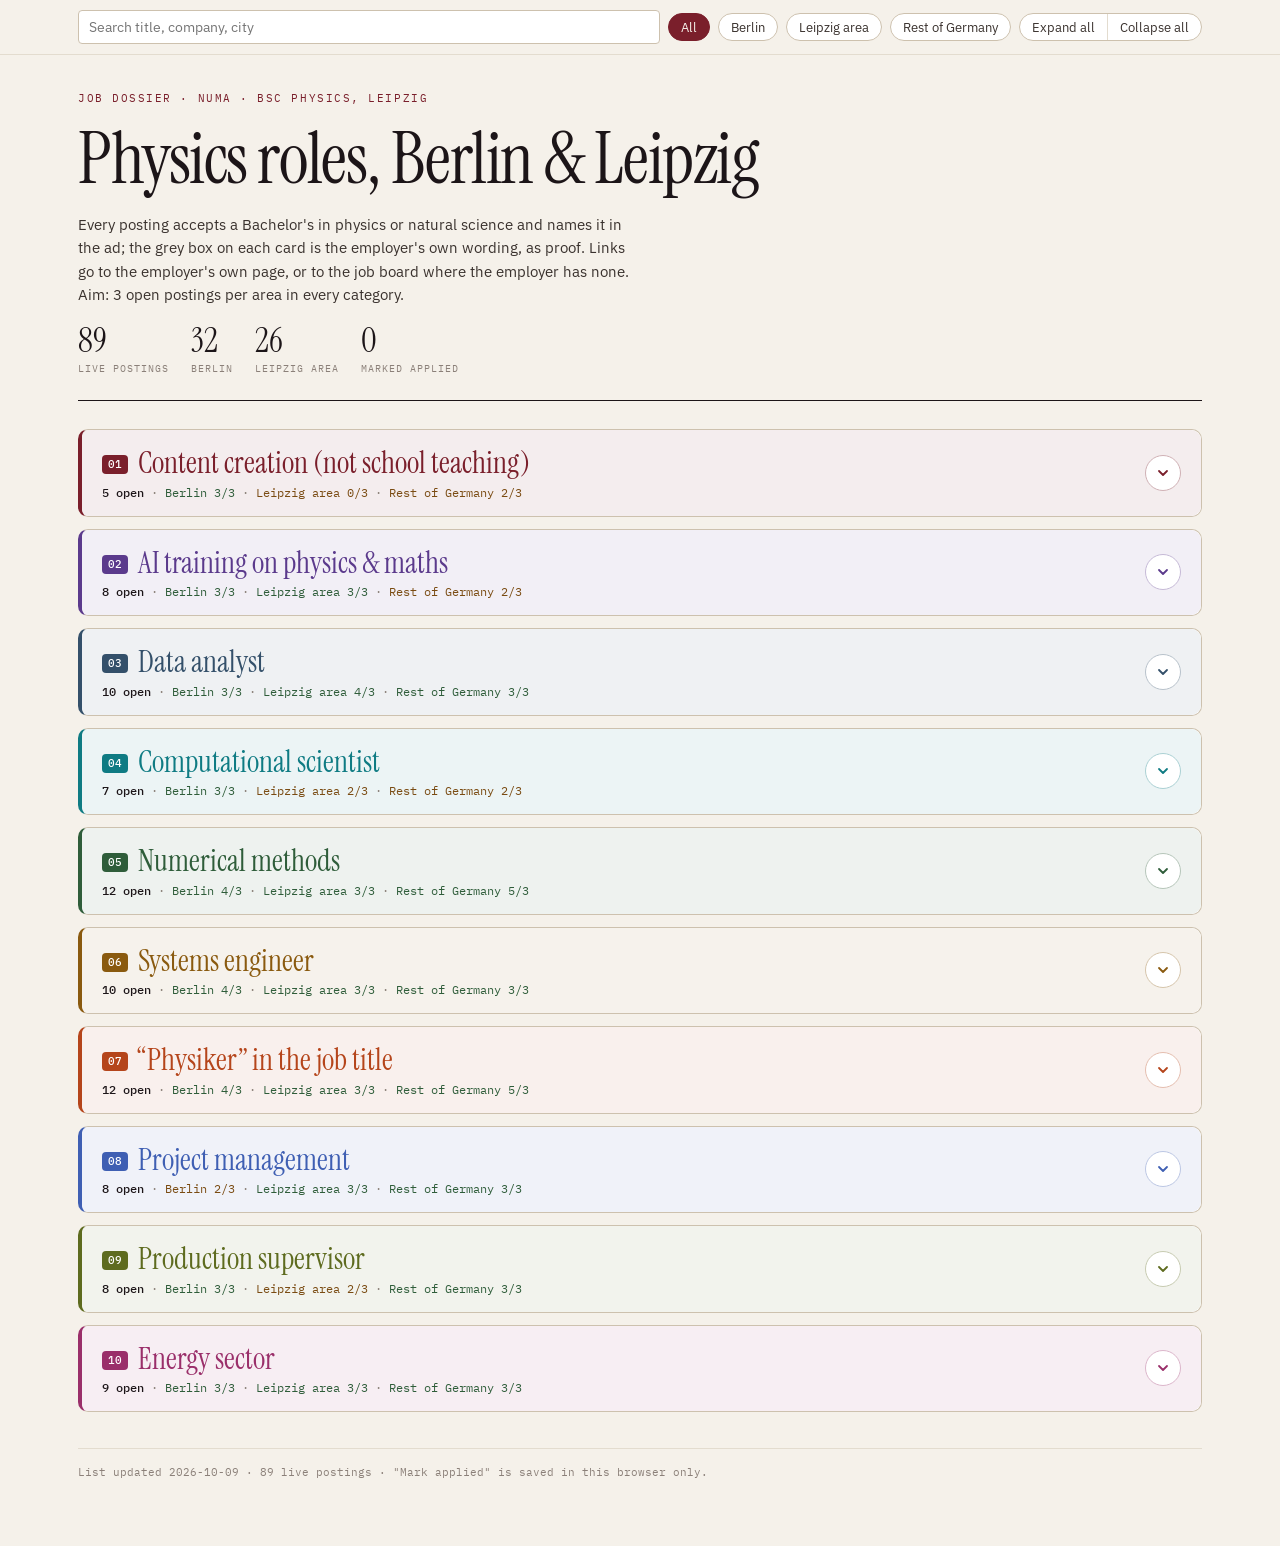
==== commit ad08f01a: "Add the physik-job-search skill; postings 2026-10-09 (+1 / -1, two relinked) The skill records what " ====
--- a/index.html
+++ b/index.html
@@ -84,17 +84,38 @@
 .cat[data-collapsed="0"]>.sec-head .chev{transform:rotate(180deg)}
 
 .fold{display:grid;grid-template-rows:1fr;overflow-anchor:none;transition:grid-template-rows var(--fold-open) var(--fold-ease)}
-.fold>.fold-i{overflow:hidden;min-height:0}
+.fold>.fold-i{overflow:clip;min-height:0}  /* clip, not hidden: lets the city headers inside pin to the window */
 .fold>.fold-i>*{transition:opacity var(--fold-open) var(--fold-ease),transform var(--fold-open) var(--fold-ease)}
 .fold[data-open="0"]{grid-template-rows:0fr;transition-duration:var(--fold-close)}
 .fold[data-open="0"]>.fold-i>*{opacity:0;transform:translateY(-8px);transition-duration:var(--fold-close)}
-.cats.no-anim .fold,.cats.no-anim .fold>.fold-i>*,.cats.no-anim .chev,.cats.no-anim .toggle,.cats.no-anim .cat{transition:none!important}
+.cats.no-anim .fold,.cats.no-anim .fold>.fold-i>*,.cats.no-anim .chev,.cats.no-anim .toggle,.cats.no-anim .atoggle,.cats.no-anim .cat{transition:none!important}
 .cat-body{padding:12px 12px 12px;display:grid;gap:12px}
 @media(min-width:760px){.cat-body{padding:12px 16px 16px}}
 
-.loc{background:var(--panel);border:1px solid var(--line2);border-left:3px solid var(--sw);border-radius:5px;padding:0 10px 10px}
-.loc h3{margin:0 0 10px;padding:10px 0 8px;border-bottom:1px solid var(--line2);display:flex;gap:10px;align-items:baseline;font:400 21px var(--serif);color:var(--ink2)}
-.loc h3 small{font:11px var(--mono);color:var(--muted)}
+/* Cities inside an open category: each a fold-out panel in the city's colour (the colour of the city pill on its cards). Smaller and
+   plainer than a category header (mono capitals, no band), so the two levels never look alike. While open, a city's header pins just
+   under its category's header, which itself pins under the top bar. */
+[data-area="berlin"]{--area:var(--wine)}
+[data-area="leipzig"]{--area:var(--amber)}
+[data-area="de"]{--area:var(--slate)}
+.area{--area-tint:color-mix(in srgb,var(--area) 6%,var(--paper));--area-line:color-mix(in srgb,var(--area) 30%,var(--paper));background:var(--area-tint);border:1px solid var(--area-line);border-left:4px solid var(--area);border-radius:8px}
+.area-head{display:flex;align-items:center;gap:6px 14px;flex-wrap:wrap;padding:8px 10px 8px 14px;background:var(--area-tint);border-radius:4px 8px 8px 4px;cursor:pointer;user-select:none;-webkit-tap-highlight-color:transparent;transition:box-shadow .15s ease}
+.area-head:hover{box-shadow:inset 0 0 0 999px rgba(0,0,0,.03)}
+.area[data-collapsed="0"]>.area-head{position:sticky;top:calc(var(--bar-h) + var(--head-h,86px));z-index:4;border-radius:4px 8px 0 0;box-shadow:0 1px 0 var(--area-line)}
+.area[data-collapsed="0"]>.area-head:hover{box-shadow:0 1px 0 var(--area-line),inset 0 0 0 999px rgba(0,0,0,.03)}
+.area-name{font:600 12.5px/1.2 var(--mono);letter-spacing:.12em;text-transform:uppercase;color:var(--area)}
+.area-count{font:12px var(--mono);color:var(--muted)}
+.area-count .short{color:var(--amber);font-weight:500}
+.area-count .full{color:#2f5d3a}
+@media (prefers-color-scheme: dark){:root:not([data-theme="light"]) .area-count .full{color:#8fc49a}}
+:root[data-theme="dark"] .area-count .full{color:#8fc49a}
+.atoggle{margin-left:auto;display:inline-flex;align-items:center;justify-content:center;flex:none;width:30px;height:30px;padding:0;border:1px solid var(--area-line);border-radius:50%;background:var(--paper);color:var(--area);cursor:pointer;transition:border-color .15s ease,color .15s ease,background-color var(--fold-open) var(--fold-ease),transform .1s ease}
+.area-head:hover .atoggle,.atoggle:hover{border-color:var(--area)}
+.atoggle:active{transform:scale(.94)}
+.atoggle:focus-visible{outline:2px solid var(--area);outline-offset:2px}
+.area[data-collapsed="0"]>.area-head .atoggle{background:var(--area);border-color:var(--area);color:var(--paper)}
+.area[data-collapsed="0"]>.area-head .chev{transform:rotate(180deg)}
+.area-body{padding:10px 12px 12px}
 .empty{margin:0;font-size:13.5px;color:var(--muted);font-style:italic}
 .grid{display:grid;grid-template-columns:1fr;gap:10px}
 @media(min-width:760px){.grid{grid-template-columns:repeat(2,minmax(0,1fr))}}
@@ -122,7 +143,7 @@
 .acts button[aria-pressed="true"]{background:var(--wine);border-color:var(--wine);color:var(--bg)}
 footer{margin-top:36px;padding-top:14px;border-top:1px solid var(--line2);font:11px/1.7 var(--mono);color:var(--muted)}
 @media(max-width:759px){.sec-head{padding:14px}.toggle{width:34px;height:34px}}
-@media(prefers-reduced-motion:reduce){.fold,.fold>.fold-i>*,.chev,.toggle,.cat,.sec-head{transition-duration:.01ms!important}}
+@media(prefers-reduced-motion:reduce){.fold,.fold>.fold-i>*,.chev,.toggle,.atoggle,.cat,.sec-head,.area-head{transition-duration:.01ms!important}}
 </style>
 
 <div class="bar"><div class="bar-i" id="bar">
@@ -146,8 +167,8 @@
 </div>
 
 <script>
-const DATA = [{"n": 329, "title": "Simulation Engineer (RF / SDR systems)", "title_original": "Simulationsingenieur (m/w/d) Berlin", "company": "Dynamit Nobel Defence GmbH", "city": "Berlin", "location_group": "berlin", "category": "computational", "employment": null, "url": "https://karriere.dn-defence.com/Simulationsingenieur-mwd-Berlin-de-j317.html", "eligibility_quote_de": "Abgeschlossenes Hochschulstudium in Mathematik, Physik, Nachrichtentechnik, Elektrotechnik, Informatik oder einem vergleichbaren technischen Studiengang", "eligibility_en": "Completed university degree in mathematics, physics, communications/electrical engineering, computer science or comparable.", "salary": null, "note": "Electromagnetic and co-simulation of SDR front-end components (antennas, filters, amplifiers); physics listed explicitly and no years of experience stated, though the profile asks for solid RF-simulation knowledge, so it is a stretch for a pure BSc.", "added_on": "2026-10-07", "removed_on": null, "removed_why": null}, {"n": 330, "title": "Calculation Engineer (structural simulation)", "title_original": "Berechnungsingenieur", "company": "BSC AG", "city": "Leipzig (alternatively Frankfurt am Main, hybrid)", "location_group": "leipzig", "category": "computational", "employment": null, "url": "https://bscag.career.softgarden.de/jobs/63052564/Berechnungsingenieur/", "eligibility_quote_de": "Abgeschlossenes Studium im Bereich Maschinenbau, Physik oder einer vergleichbaren Fachrichtung", "eligibility_en": "Completed degree in mechanical engineering, physics or a comparable field.", "salary": null, "note": "Static/dynamic FEM calculations and simulation models for product development; physics explicitly admitted, no years of experience stated, Leipzig is a named work location.", "added_on": "2026-10-07", "removed_on": null, "removed_why": null}, {"n": 331, "title": "Analyst (Health Services Research & Health Economics Data)", "title_original": "Analytiker:in", "company": "WIG2 GmbH", "city": "Leipzig", "location_group": "leipzig", "category": "data", "employment": null, "url": "https://www.wig2.de/karriere/analytikerin/", "eligibility_quote_de": "sehr gut abgeschlossenes Studium der Mathematik, Statistik, Informatik, Physik, Gesundheitsökonomie oder Wirtschaftswissenschaften mit Vertiefung Ökonometrie oder eine vergleichbare Qualifikation", "eligibility_en": "Degree in mathematics, statistics, computer science, physics, health economics or business with econometrics, or comparable.", "salary": null, "note": "Entry-level analyst preparing and evaluating German statutory health insurance routine data in an independent research institute; a physics BSc/MSc is explicitly listed and no prior experience is required.", "added_on": "2026-10-07", "removed_on": null, "removed_why": null}, {"n": 332, "title": "Consultant AI & Data Analytics / Data Science", "title_original": "Consultant AI & Data Analytics / Data Science (m/w/d)", "company": "Deloitte", "city": "Berlin", "location_group": "berlin", "category": "data", "employment": null, "url": "https://job.deloitte.com/job-consultant-ai-data-analytics-data-science-mwd-_48456", "eligibility_quote_de": "Abschluss in Informatik, Statistik, Finanz-/Wirtschaftsmathematik, Ingenieurwesen oder Naturwissenschaften, Know-how in Programmiersprachen und Analysewerkzeugen", "eligibility_en": "Degree in computer science, statistics, financial mathematics, engineering or natural sciences, with programming and analytics skills.", "salary": null, "note": "Graduate-level (Absolventen) data analytics/data science consulting role in Digital Risk; natural sciences explicitly admitted, no years of experience required, posted 13 Sep 2026.", "added_on": "2026-10-07", "removed_on": null, "removed_why": null}, {"n": 333, "title": "Power Market Analyst, Management Consulting", "title_original": "Power Market Analyst, Management Consulting", "company": "AFRY", "city": "Berlin", "location_group": "berlin", "category": "data", "employment": null, "url": "https://jobs.smartrecruiters.com/AFRY/744000140866915-power-market-analyst-management-consulting", "eligibility_quote_de": "A strong quantitative degree (energy economics, economics, engineering, physics, mathematics or similar), either fresh from university or with up to about two years of relevant experience", "eligibility_en": "Quantitative degree incl. physics, fresh graduates or up to ~2 years experience.", "salary": null, "note": "Analyst role building quantitative power-market analyses and model runs (BID3) for utilities and investors; physics named, fresh graduates welcome, training provided.", "added_on": "2026-10-07", "removed_on": null, "removed_why": null}, {"n": 334, "title": "Data Analyst", "title_original": "Data-Analyst (m/w/d)", "company": "BREUER Nachrichtentechnik GmbH", "city": "Bonn (remote)", "location_group": "de", "category": "data", "employment": null, "url": "https://breuer-nachrichtentechnik-gmbh.jobs.personio.de/job/2690266?language=de", "eligibility_quote_de": "Abgeschlossenes Studium in Data Science, Informatik, Mathematik, Physik oder einem vergleichbaren technischen Bereich", "eligibility_en": "Degree in data science, computer science, mathematics, physics or a comparable technical field.", "salary": null, "note": "Analysis of railway-switch measurement and condition data to derive forecasts and maintenance recommendations; physics named, no minimum years stated (experience with technical measurement data preferred).", "added_on": "2026-10-07", "removed_on": null, "removed_why": null}, {"n": 335, "title": "Consultant Actuarial Mathematics / Actuary", "title_original": "Consultant (Versicherungs-) Mathematik / Aktuar (m/w/d)", "company": "Deloitte", "city": "Berlin", "location_group": "berlin", "category": "numerical", "employment": null, "url": "https://job.deloitte.com/job-consultant-versicherungs-mathematik-aktuar-mwd-_48453", "eligibility_quote_de": "Abschluss in (Wirtschafts-) Mathematik, Physik oder vergleichbarer naturwissenschaftlich-technischen Studiengang, gerne mit Promotion und Praktika in der Finanzbranche", "eligibility_en": "Degree in (business) mathematics, physics or a comparable science/engineering programme; PhD welcome but not required.", "salary": null, "note": "Graduate-level quantitative modelling job (stochastic forecasts, reserving, pricing) with funded actuary training; physics explicitly admitted, listed under Absolvent:innen; also offered in Hamburg, Hannover, Koeln, Muenchen.", "added_on": "2026-10-07", "removed_on": null, "removed_why": null}, {"n": 336, "title": "Trainee Quantitative Models and Data Analytics (Mathematics, Physics, Statistics)", "title_original": "Traineeprogramm Quantitative Models and Data Analytics (Mathematik, Physik, Statistik) (m/w/d)", "company": "BayernLB (Bayerische Landesbank)", "city": "Muenchen", "location_group": "de", "category": "numerical", "employment": null, "url": "https://jobs.bayernlb.de/job/M%C3%BCnchen-Traineeprogramm-Quantitative-Models-and-Data-Analytics-(Mathematik,-Physik,-Statistik)-(mwd)/1031368401/", "eligibility_quote_de": "Du hast einen überdurchschnittlichen Abschluss eines akademischen Hochschulstudiums (Bachelor oder Master) in Mathematik, Wirtschaftsmathematik, Statistik, Ökonometrie, Data Science, Physik, (Wirtschafts-) Informatik oder in einem vergleichbaren Studiengang", "eligibility_en": "Above-average Bachelor or Master degree in mathematics, statistics, data science, physics, etc.", "salary": null, "note": "Bank trainee programme rotating through five quantitative model/risk departments; Bachelor in physics explicitly accepted; some practical quant experience (internships) expected.", "added_on": "2026-10-07", "removed_on": null, "removed_why": null}, {"n": 337, "title": "Junior Actuary (Insurance Mathematician)", "title_original": "Junior Versicherungsmathematiker als Aktuar / Aktuarin (w/m/d)", "company": "KPMG AG Wirtschaftsprüfungsgesellschaft", "city": "Muenchen / Frankfurt / Duesseldorf / Hamburg / Koeln / Stuttgart / Hannover / Ulm", "location_group": "de", "category": "numerical", "employment": null, "url": "https://jobs.kpmg.de/job/Junior-Versicherungsmathematiker-als-Aktuar-Aktuarin-%28wmd%29/5203-de_DE/", "eligibility_quote_de": "Junior Versicherungsmathematiker (w/m/d) als Aktuar / Aktuarin wirst Du bei uns mit einem abgeschlossenen Studium der Wirtschaftsmathematik, Mathematik, Physik, Informatik oder Wirtschaftswissenschaften.", "eligibility_en": "Open to graduates of business mathematics, mathematics, physics, computer science or economics.", "salary": null, "note": "Graduate-level actuarial/risk-model role (Karrierelevel Absolvent:innen); physics named explicitly; not offered in Berlin or Leipzig.", "added_on": "2026-10-07", "removed_on": null, "removed_why": null}, {"n": 338, "title": "Mathematician / Physicist, Actuarial Controlling", "title_original": "Mathematiker / Physiker Aktuarielles Controlling (w/m/d)", "company": "HUK-COBURG", "city": "Coburg", "location_group": "de", "category": "numerical", "employment": null, "url": "https://fa-eyjr-saasfaeuraprod1.fa.ocs.oraclecloud.com/hcmUI/CandidateExperience/de/sites/HUKCOBURG/job/10648", "eligibility_quote_de": "Einen sehr guten Studienabschluss in Mathematik oder Physik", "eligibility_en": "Very good degree in mathematics or physics.", "salary": null, "note": "Actuarial reserving and risk-capital modelling for P&C insurance, willingness to do actuary training; no years of experience stated, physics named explicitly (level not labelled junior, so entry fit is likely but not confirmed).", "added_on": "2026-10-07", "removed_on": null, "removed_why": null}, {"n": 339, "title": "Junior Engineer, Process Modelling & Simulation", "title_original": "Junior Ingenieur (m/w/d) – Prozessmodellierung & Simulation (Verfahrenstechnik)", "company": "Umwelt- und Ingenieurtechnik GmbH Dresden (UIT)", "city": "Dresden", "location_group": "de", "category": "numerical", "employment": null, "url": "https://www.uit-gmbh.de/de/karriere/stellenangebote/Junior-Ingenieur-mwd-Prozessmodellierung-Simulation-Verfah-de-j866.html", "eligibility_quote_de": "Erfolgreich abgeschlossenes Studium, vorzugsweise in Umwelttechnik, Verfahrenstechnik, Chemie, Chemieingenieurwesen, Geowissenschaften, Physik, Mathematik oder einem vergleichbaren Fachgebiet", "eligibility_en": "Completed degree, preferably in environmental/process engineering, chemistry, geosciences, physics, mathematics or similar.", "salary": null, "note": "Entry-level numerical modelling of hydrometallurgical transport/reaction processes with scientific simulation frameworks; physics explicitly listed, Berufseinstieg role, permanent contract.", "added_on": "2026-10-07", "removed_on": null, "removed_why": null}, {"n": 340, "title": "Consultant Quantitative Finance / Financial Engineering", "title_original": "Consultant Quantitative Finance / Financial Engineering (m/w/d)", "company": "Deloitte", "city": "Berlin", "location_group": "berlin", "category": "numerical", "employment": null, "url": "https://job.deloitte.com/job-consultant-quantitative-finance-financial-engineering-mwd-_50143", "eligibility_quote_de": "Abschluss in einem MINT (Mathematik, Informatik, Naturwissenschaft, Technik)- oder wirtschaftswissenschaftlichen Studiengang mit quantitativem Fokus", "eligibility_en": "Degree in a STEM field including natural science, or economics with quantitative focus.", "salary": null, "note": "Graduate-level quant consulting building valuation and risk models for financial clients; suits a physicist with numerics and simulation skills.", "added_on": "2026-10-07", "removed_on": null, "removed_why": null}, {"n": 341, "title": "Consultant Quantitative Analytics - Financial Services", "title_original": "Consultant Quantitative Analytics - Financial Services (m/w/d)", "company": "Deloitte", "city": "Frankfurt am Main", "location_group": "de", "category": "numerical", "employment": null, "url": "https://job.deloitte.com/job-consultant-quantitative-analytics-financial-services-mwd-_46463", "eligibility_quote_de": "Abgeschlossenes Studium der (Wirtschafts-) Mathematik, (Wirtschafts-) Informatik, Physik oder Wirtschaftswissenschaften mit dem Schwerpunkt Finanzen sowie idealerweise Vertiefungsfächern einem der folgenden Bereiche: Machine Learning, Artificial Intelligence, multivariate statistische Verfahren, Ökonometrie, Operations Research oder Finanzmathematik", "eligibility_en": "Degree in maths, computer science, physics or economics with finance focus.", "salary": null, "note": "Entry-level quantitative modelling and valuation consulting for financial services; physics named explicitly.", "added_on": "2026-10-07", "removed_on": null, "removed_why": null}, {"n": 342, "title": "Consultant Quantitative Methods & Strategy", "title_original": "Consultant - quantitative Methoden & Strategy (w|m|d)", "company": "zeb", "city": "Berlin", "location_group": "berlin", "category": "numerical", "employment": null, "url": "https://zeb-career.com/de/jobs/absolvierende/consultant-quantitative-methoden-strategy-885", "eligibility_quote_de": "Erfolgreicher Hochschulabschluss (Mathematik, Naturwissenschaften, z. B. Physik, oder Wirtschaftswissenschaften, z. B. VWL, BWL oder Wirtschaftsinformatik).", "eligibility_en": "University degree in maths, natural sciences such as physics, or economics.", "salary": null, "note": "Graduate role (Absolvierende) building quantitative risk models and scenarios for bank clients; category fit moderate, permanently advertised.", "added_on": "2026-10-07", "removed_on": null, "removed_why": null}, {"n": 343, "title": "Science Editor (Wissenschaftsredakteur/in), full or part time, entry via Volontariat possible", "title_original": "Wissenschaftsredakteur*in (m/w/d) in Voll- oder Teilzeit", "company": "Golem.de (Golem Karrierewelt)", "city": "Berlin", "location_group": "berlin", "category": "content", "employment": "EMPLOYEE", "url": "https://karrierewelt.golem.de/pages/golem-de-sucht-wissenschaftsredakteur-in-m-w-d", "eligibility_quote_de": "Studium der Physik oder eines anderen naturwissenschaftlichen Fachs", "eligibility_en": "A degree in physics or another natural science is listed as a plus point; the ad also says people lacking journalistic experience can enter via a Volontariat or as Jungredakteur*in.", "salary": null, "note": "Write news, explainers and reports on particle physics, space, energy and AI for Golem.de's tech readership, from the Berlin office, hybrid or fully remote. Physics is a stated plus (not a hard requirement) and the ad offers a Volontariat or junior route for people without journalistic experience, so a BSc physicist can apply. The ad is undated and applications go by e-mail to jobs@golem.de; the page was live today.", "added_on": "2026-10-07", "removed_on": null, "removed_why": null}, {"n": 344, "title": "Physicist / Specialist for Scientific Laser Systems", "title_original": "Physiker / Spezialist für wissenschaftliche Lasersysteme (m/w/d)", "company": "Sirah Lasertechnik GmbH", "city": "Grevenbroich", "location_group": "de", "category": "physiker", "employment": null, "url": "https://karriere.sirah.com/stellenanzeigen/physiker-spezialist-fuer-wissenschaftliche-lasersysteme-m-w-d/", "eligibility_quote_de": "Du verfügst über ein abgeschlossenes Studium der Physik mit Schwerpunkt Laserphysik (mindestens Bachelor)", "eligibility_en": "Completed physics degree with a laser physics focus; a Bachelor is the stated minimum.", "salary": null, "note": "Builds, commissions and characterises custom pulsed dye and Ti:sapphire laser systems for research institutes and trains customers; Bachelor in physics is explicitly enough.", "added_on": "2026-10-07", "removed_on": null, "removed_why": null}, {"n": 345, "title": "Physicist (Uni/FH)", "title_original": "Physiker*in Uni/FH", "company": "TOPTICA Photonics SE", "city": "Gräfelfing (near Munich)", "location_group": "de", "category": "physiker", "employment": null, "url": "https://join.toptica.com/de/career/2263", "eligibility_quote_de": "nach Möglichkeit bereits Erfahrung im Aufbau von Lasersystemen, z.B. im Rahmen Ihrer Bachelor- und/oder Masterarbeit, gerne auch Promotion", "eligibility_en": "Seeks a physicist (Uni/FH, career-starter level); experience from a Bachelor's or Master's thesis in building laser systems is enough, a PhD is optional.", "salary": null, "note": "Production role assembling custom nonlinear-optics laser systems and installing them at customers; page tags it Berufseinsteiger*innen and names a Bachelor thesis as sufficient experience.", "added_on": "2026-10-07", "removed_on": null, "removed_why": null}, {"n": 346, "title": "Engineer / Physicist in Technical Sales for High-Tech Applications in Materials Science", "title_original": "Ingenieur / Physiker (m/w/d) im technischen Vertrieb für Hightech-Anwendungen im Bereich Materialwissenschaft", "company": "SmarAct GmbH", "city": "Oldenburg", "location_group": "de", "category": "physiker", "employment": null, "url": "https://www.smaract.com/en/vacancies/10314-ingenieur-physiker-m-w-d-im-technischen-vertrieb-f%C3%BCr-hightech-anwendungen-im-bereich-materialwissenschaft", "eligibility_quote_de": "Studium im Bereich Physik, Ingenieurwissenschaften oder vergleichbar", "eligibility_en": "Degree in physics, engineering or comparable; sales experience is only 'ideally' expected.", "salary": null, "note": "Technical sales and application consulting for micro- and nano-positioning and measurement systems in materials science; no minimum experience stated, physics named first.", "added_on": "2026-10-07", "removed_on": null, "removed_why": null}, {"n": 347, "title": "Natural Scientist as Career Changer in IT Project Work for Public Transport Software Projects", "title_original": "Naturwissenschaftler (m/w/d) als Quereinsteiger in der IT-Projektarbeit für Softwareprojekte im ÖPNV", "company": "IVU Traffic Technologies AG", "city": "Berlin", "location_group": "berlin", "category": "pm", "employment": null, "url": "https://www.ivu.com/de/bewerben/stellenangebote/naturwissenschaftler-mwd-als-quereinsteiger-im-it-projektmanagement-fuer-softwareprojekte-im-oepnv", "eligibility_quote_de": "Du hast ein Studium in einer Ingenieur- oder Naturwissenschaft abgeschlossen", "eligibility_en": "You have completed a degree in an engineering or natural science.", "salary": null, "note": "Natural scientists plan and steer software roll-out projects at public transport operators; listed for Absolventen and career changers, permanent contract, so a BSc physicist can start directly.", "added_on": "2026-10-07", "removed_on": null, "removed_why": null}, {"n": 348, "title": "Project Manager for IT Projects in Public Transport", "title_original": "Projektmanager (m/w/d) für IT-Projekte im Öffentlichen Verkehr", "company": "IVU Traffic Technologies AG", "city": "Berlin", "location_group": "berlin", "category": "pm", "employment": null, "url": "https://www.ivu.com/de/bewerben/stellenangebote/projektmanager-mwd-fuer-it-projekte-im-oeffentlichen-verkehr", "eligibility_quote_de": "Du hast ein Studium in einer Ingenieur-, Natur- oder Wirtschaftswissenschaft abgeschlossen", "eligibility_en": "You have completed a degree in an engineering, natural science or economics discipline.", "salary": null, "note": "Leads software delivery projects with bus and rail customers; listed for Berufserfahrene and Absolventen, and prior project-lead experience is only 'optimalerweise' (ideally), so a BSc physicist can apply.", "added_on": "2026-10-07", "removed_on": null, "removed_why": null}, {"n": 349, "title": "Junior Consultant - Nuclear Waste Logistics & Digital Transformation", "title_original": "Junior Consultant – Nuclear Waste Logistics & Digitale Transformation (m/w/d)", "company": "GET IT", "city": "Grevenbroich / Düsseldorf", "location_group": "de", "category": "pm", "employment": null, "url": "https://myget-it.com/junior-consultant-nwl", "eligibility_quote_de": "Abgeschlossenes Studium im Bereich Ingenieurwesen, Naturwissenschaften, (Wirtschafts-) Informatik oder eine vergleichbare Qualifikation", "eligibility_en": "Completed degree in engineering, natural sciences, (business) informatics or comparable.", "salary": null, "note": "Entry-level role growing into a Project & Process Management Professional on digital transformation workstreams for authorities and operators in nuclear decommissioning; experience from internships is only a plus, so a BSc physicist can start.", "added_on": "2026-10-07", "removed_on": null, "removed_why": null}, {"n": 350, "title": "Junior Project Manager Renewable Energies & Energy Research (for a research centre in Jülich)", "title_original": "Junior Projektmanager (m/w/d) Erneuerbare Energien & Energieforschung", "company": "Alpha-Engineering KG (placement for a large European research facility)", "city": "Jülich", "location_group": "de", "category": "pm", "employment": null, "url": "https://jobs.alphaengineering.eu/stellenangebote/593411655", "eligibility_quote_de": "Abgeschlossenes Studium im Bereich Ingenieurwesen oder Naturwissenschaften", "eligibility_en": "Completed degree in engineering or natural sciences.", "salary": null, "note": "Permanent junior role assessing renewable-energy research projects under public funding programmes; only first knowledge of project management is a plus, so a BSc physicist can apply. Employer is a staffing/engineering firm placing at the research centre.", "added_on": "2026-10-07", "removed_on": null, "removed_why": null}, {"n": 351, "title": "System Engineer, Project Manager", "title_original": "Systemingenieur, Projektleiter (m/w/d)", "company": "SPECS Surface Nano Analysis GmbH", "city": "Berlin", "location_group": "berlin", "category": "systems", "employment": null, "url": "https://specs-group.jobs.personio.de/job/1461480", "eligibility_quote_de": "Sie haben ein natur- oder ingenieurwissenschaftliches Studium (z. B. Physik, Chemie, Materialwissenschaften), idealerweise mit Promotion oder vergleichbarer Qualifikation.", "eligibility_en": "Degree in natural sciences or engineering (e.g. physics, chemistry, materials science), ideally with a doctorate or equivalent.", "salary": null, "note": "System engineering and project lead for surface-analysis instrument systems (page heading addresses physicists, chemists and natural scientists); the doctorate is only preferred, so check the experience wording before applying.", "added_on": "2026-10-07", "removed_on": null, "removed_why": null}, {"n": 352, "title": "Test Requirements Engineer", "title_original": "Test Requirements Engineer (m/w/x)", "company": "K-tronik", "city": "Berlin", "location_group": "berlin", "category": "systems", "employment": null, "url": "https://bewerbung.k-tronik.de/de/7336", "eligibility_quote_de": "ein abgeschlossenes technisches Studium, beispielsweise in Nachrichtentechnik, Elektrotechnik, Physik oder Luft- und Raumfahrttechnik", "eligibility_en": "Completed technical degree, for example in communications engineering, electrical engineering, physics or aerospace engineering.", "salary": null, "note": "System-level test requirements and verification for communication systems; the portal tags it 'with or without work experience' but the text asks for some systems engineering experience without stating years.", "added_on": "2026-10-07", "removed_on": null, "removed_why": null}, {"n": 353, "title": "System Engineer, Satellite Components", "title_original": "Systemingenieur Satellitenkomponenten (m/w/d)", "company": "Astrofein", "city": "Berlin", "location_group": "berlin", "category": "systems", "employment": null, "url": "https://www.astrofein.com/stelle/systemingenieur-satellitenkomponenten-m-w-d/", "eligibility_quote_de": "Studium der Physik oder im Ingenieurswesen, z.B. Luft- und Raumfahrt, Physikalische Technik, Elektrotechnik, Maschinenbau oder vergleichbare Studienrichtungen", "eligibility_en": "Degree in physics or engineering (aerospace, physical technology, electrical, mechanical or similar).", "salary": null, "note": "System engineering for satellite components; physics is named first, experience 'ideally in a similar position' with no years stated, and the role includes coordinating project teams.", "added_on": "2026-10-07", "removed_on": null, "removed_why": null}, {"n": 354, "title": "Technical Application and Support Engineer (Semiconductor)", "title_original": "Technical Application and Support Engineer (Applikations- und Supportspezialist in der Halbleiterindustrie)", "company": "LayTec AG", "city": "Berlin", "location_group": "berlin", "category": "systems", "employment": null, "url": "https://laytec.de/company/career/technical-application-and-support-engineer-applikations-und-supportspezialist-in-der-halbleiterindustrie-fur-unsere-abteilung-application-and-support", "eligibility_quote_de": "Abgeschlossenes Studium einer technischen oder naturwissenschaftlichen Fachrichtung, beispielsweise Physik, Elektrotechnik, Materialwissenschaften, Nanotechnologie oder Maschinenbau", "eligibility_en": "Degree in a technical or natural-science field, e.g. physics, electrical engineering, materials science, nanotechnology or mechanical engineering.", "salary": "47,000-62,000 EUR (per jobvector, not on employer page)", "note": "Application and support engineering for optical measurement systems in semiconductor fabs; first work experience is wanted, no years stated.", "added_on": "2026-10-07", "removed_on": null, "removed_why": null}, {"n": 355, "title": "Systems Engineer (Rail Safety, RAM)", "title_original": "System Engineer / Elektrotechniker (gn) RAM und Funktionale Sicherheit", "company": "ICS - Informatik Consulting Systems GmbH", "city": "Leipzig (also Berlin, Stuttgart)", "location_group": "leipzig", "category": "systems", "employment": null, "url": "https://think-ics.com/unternehmen/karriere", "eligibility_quote_de": "Abgeschlossenes Studium der Elektrotechnik, Informatik, Physik oder eine vergleichbare Qualifikation", "eligibility_en": "Degree in electrical engineering, computer science, physics or comparable.", "salary": "65,000-95,000 EUR (per job board listing)", "note": "System-level safety and reliability analysis for rail systems; employer career page lists the role, the apply link runs via jobboerse-direkt.de which blocked my fetch, so verify there.", "added_on": "2026-10-07", "removed_on": null, "removed_why": null}, {"n": 356, "title": "Systems Engineer, Training Means", "title_original": "Systemingenieur Training Means (w/m/d)", "company": "HENSOLDT", "city": "Immenstaad", "location_group": "de", "category": "systems", "employment": null, "url": "https://jobs.hensoldt.net/job/Immenstaad-Systemingenieur-Training-Means-%28wmd%29-88090/1362234555", "eligibility_quote_de": "Abgeschlossenes Studium der Elektrotechnik, Informatik, Physik, des Ingenieurwesens oder einer vergleichbaren Fachrichtung", "eligibility_en": "Degree in electrical engineering, computer science, physics, engineering or comparable.", "salary": null, "note": "System engineering of training and simulation means for defence systems; check the experience wording on the page.", "added_on": "2026-10-07", "removed_on": null, "removed_why": null}, {"n": 357, "title": "Junior Systems Engineer", "title_original": "Junior Systemingenieur (m/w/d)", "company": "FERCHAU GmbH", "city": "Ulm", "location_group": "de", "category": "systems", "employment": null, "url": "https://touch.ferchau.com/de/de/job/365857/junior-systemingenieur", "eligibility_quote_de": "Abgeschlossenes Studium der Fachrichtung Physik, Mathematik, Nachrichtentechnik, Elektrotechnik oder eine vergleichbare Qualifikation", "eligibility_en": "Degree in physics, mathematics, communications engineering, electrical engineering or comparable.", "salary": "60,000-70,000 EUR", "note": "Entry-level systems engineering via engineering service provider FERCHAU; physics listed first.", "added_on": "2026-10-07", "removed_on": null, "removed_why": null}, {"n": 358, "title": "Physicist, Technical Sales Application, Optical Metrology", "title_original": "Physiker (m/w/d) Technical Sales Application optische Messtechnik", "company": "Precitec", "city": "Neu-Isenburg", "location_group": "de", "category": "physiker", "employment": null, "url": "https://www.precitec.com/de/karriere/physiker-m-w-d---technical-sales-application-optische-messtechnik-neu-isenburg/", "eligibility_quote_de": "Studium der Physik (gerne Promotion) oder vergleichbarer technischer Hintergrund", "eligibility_en": "Physics degree (doctorate welcome) or comparable technical background.", "salary": null, "note": "Borderline: application engineering for optical measurement systems with a sales share; doctorate only welcome.", "added_on": "2026-10-07", "removed_on": null, "removed_why": null}, {"n": 359, "title": "Freelance Scientific Communications Manager - Quantum Science (blog and article writing)", "title_original": "Freelancer Scientific Communications Manager - Quantum Science (m/f/d)", "company": "NVision Quantum Technologies GmbH", "city": "Remote (EU, company HQ Ulm)", "location_group": "de", "category": "content", "employment": "CONTRACT", "url": "https://nvision-quantum-technologies.jobs.personio.de/job/2821309?language=en", "eligibility_quote_de": "Educational background (B.Sc., M.Sc., or ongoing PhD) in Physics, Quantum Science, or a closely related scientific discipline is required.", "eligibility_en": "A B.Sc., M.Sc. or ongoing PhD in physics, quantum science or a related discipline is required, so a BSc in physics qualifies.", "salary": null, "note": "Project-based freelance, part-time, remote (initial 1-3 months, extension possible), writing blog posts and articles on quantum technology for NVision. Explicitly open to BSc physicists, but requires proven science, technical or blog writing experience. Note the Personio header shows 'Full-time / Permanent employee' by default, while the description says Freelance / Part-time; the location is 'Remote EU', not Germany-only.", "added_on": "2026-10-07", "removed_on": null, "removed_why": null}, {"n": 360, "title": "Mathematician / Physicist for Management Consulting (graduate entry)", "title_original": "Mathematiker/Mathematikerin / Physiker/Physikerin für die Unternehmensberatung (w/m/d)", "company": "KPMG AG Wirtschaftsprüfungsgesellschaft", "city": "Leipzig (also Berlin, Dresden, Jena)", "location_group": "leipzig", "category": "numerical", "employment": null, "url": "https://jobs.kpmg.de/job/MathematikerMathematikerin-PhysikerPhysikerin-f%C3%BCr-die-Unternehmensberatung-%28wmd%29/587-de_DE/", "eligibility_quote_de": "Erfolgreich abgeschlossenes Studium im Bereich der Mathematik oder Physik, idealerweise mit einem Schwerpunkt in Finanzmathematik und/oder der Programmierung.", "eligibility_en": "Completed degree in mathematics or physics; a finance-maths or programming focus is only 'ideally'. Career level: Absolvent:innen (graduates).", "salary": null, "note": "Graduate-level consulting role (Karrierelevel Absolvent:innen, KPMG Job-ID 587) solving business and finance questions with data mining, predictive analytics and ML; Monday to Thursday travel to clients. KPMG's portal exposes the posting only through its search, so the link opens the KPMG job search filtered to Leipzig; the posting lists Berlin, Leipzig, Dresden and Jena.", "added_on": "2026-10-08", "removed_on": null, "removed_why": null}, {"n": 361, "title": "Mathematician / Physicist for Management Consulting (graduate entry)", "title_original": "Mathematiker/Mathematikerin / Physiker/Physikerin für die Unternehmensberatung (w/m/d)", "company": "KPMG AG Wirtschaftsprüfungsgesellschaft", "city": "Berlin (also Leipzig, Dresden, Jena)", "location_group": "berlin", "category": "numerical", "employment": null, "url": "https://jobs.kpmg.de/search/?q=Physiker&locationsearch=Berlin", "eligibility_quote_de": "Erfolgreich abgeschlossenes Studium im Bereich der Mathematik oder Physik, idealerweise mit einem Schwerpunkt in Finanzmathematik und/oder der Programmierung.", "eligibility_en": "Completed degree in mathematics or physics; graduate career level.", "salary": null, "note": "Berlin copy of the same KPMG posting (#360); link opens the KPMG job search filtered to Berlin.", "added_on": "2026-10-08", "removed_on": null, "removed_why": null}, {"n": 362, "title": "Simulation & Modelling Expert, Perovskite-Silicon Tandem Solar Cells (HQP QS 208)", "title_original": "HQP – QS 208 Photovoltaics Perovskite-Silicon Tandem Solar Cell Simulation & Modelling Expert (m/f/d)", "company": "Hanwha Q CELLS GmbH (Qcells)", "city": "Thalheim (Bitterfeld-Wolfen), ~35 km north of Leipzig", "location_group": "leipzig", "category": "computational", "employment": null, "url": "https://www.q-cells.de/jobs-en/hqp-qs-208-photovoltaics-perovskite-silicon-tandem-solar-cell-simulation-modelling-expert-m/f/d", "eligibility_quote_de": "Degree in physics, materials science, electrical engineering, or a related field (PhD preferred)", "eligibility_en": "Physics degree named first; a PhD is preferred, not required; no years of experience stated.", "salary": null, "note": "Physics-based device modelling of tandem solar cells at Qcells' R&D centre in Thalheim ('near Leipzig/Halle/Berlin'); hands-on Setfos experience is listed as mandatory, so it is a stretch for a fresh BSc. Apply by e-mail to hr-techgroup@qcells.eu; posted July 2026, live on the employer page on 2026-10-08.", "added_on": "2026-10-08", "removed_on": null, "removed_why": null}, {"n": 363, "title": "Integration & Failure Analysis Expert / Scientist / Engineer, Tandem Solar Cells (HQP QS 204)", "title_original": "HQP – QS 204 Photovoltaics Perovskite-Silicon Tandem Solar Cell Integration & Failure Analysis Expert / Scientist / Engineer (m/f/d)", "company": "Hanwha Q CELLS GmbH (Qcells)", "city": "Thalheim (Bitterfeld-Wolfen), ~35 km north of Leipzig", "location_group": "leipzig", "category": "systems", "employment": null, "url": "https://www.q-cells.de/jobs-en/hqp-qs-204-photovoltaics-perovskite-silicon-tandem-solar-cell-integration-failure-analysis-expert-/-scientist-/-engineer-m/f/d", "eligibility_quote_de": "Degree in science or engineering (PhD preferred)", "eligibility_en": "Science degree sufficient on paper; PhD preferred, not required; 'experience in photovoltaics, semiconductor technology, or related high-tech industries' is asked for without a number of years.", "salary": null, "note": "Cell-integration and failure-analysis work on the tandem pilot line in Thalheim; the title spans Expert/Scientist/Engineer, so the level is negotiable, but industry experience is wanted. Apply by e-mail to hr-techgroup@qcells.eu; live on the employer page on 2026-10-08.", "added_on": "2026-10-08", "removed_on": null, "removed_why": null}, {"n": 364, "title": "Data Analytics & Line Optimization R&D Scientist / Engineer (HQP QT 101)", "title_original": "HQP – QT 101 Data Analytics & Line Optimization R&D Scientist / Engineer (m/f/d)", "company": "Hanwha Q CELLS GmbH (Qcells)", "city": "Thalheim (Bitterfeld-Wolfen), ~35 km north of Leipzig", "location_group": "leipzig", "category": "data", "employment": null, "url": "https://www.q-cells.de/jobs-en/hqp-qt-101-data-analytics-line-optimization-rd-scientist-/-engineer-m/f/d", "eligibility_quote_de": "A degree in Physics, Chemistry, or Martials Sciences focussed on Perovskite PV (PhD a bonus).", "eligibility_en": "Physics degree named first (sic 'Martials Sciences'); PhD only a bonus.", "salary": null, "note": "Data science on the tandem R&D line (text data to 100-MPixel images and GB-sized spectra); asks for 'extensive knowledge and hands-on experience' in data science and ideally industry experience, so it suits a BSc with strong Python/SQL practice. Apply by e-mail to hr-techgroup@qcells.eu; live on the employer page on 2026-10-08.", "added_on": "2026-10-08", "removed_on": null, "removed_why": null}, {"n": 365, "title": "Mathematician / Physicist for AI, Machine Learning & Modelling", "title_original": "Mathematiker*in / Physiker*in für KI, Machine Learning & Modellierung (m/w/d)", "company": "EMPIT GmbH", "city": "Berlin", "location_group": "berlin", "category": "physiker", "employment": null, "url": "https://empit.jobs.personio.com/job/2003908?language=de", "eligibility_quote_de": "Abgeschlossenes Studium in Mathematik, Physik, Informatik oder einem vergleichbaren Fachgebiet, idealerweise mit Promotion (PhD)", "eligibility_en": "Degree in mathematics, physics or computer science; a PhD is only 'ideally'.", "salary": "60,000-80,000 EUR (per job-board mirror, not on employer page)", "note": "Builds physically motivated ML models that analyse pipeline-inspection measurement data on the basis of physical interactions; physics named explicitly, PhD optional. Listed in empit's Personio feed (created 2025-03, still live 2026-10-08). Moved to “Physiker” in the job title on 2026-10-08: the job is ML/modelling work, not AI training on physics/maths problems.", "added_on": "2026-10-08", "removed_on": null, "removed_why": null}, {"n": 366, "title": "Career-changer Physicist / Mathematician as Software Engineer Data & AI (entry level)", "title_original": "Quereinsteiger Physiker / Mathematiker als Software Engineer Data & AI (mwd)", "company": "HMS Analytical Software GmbH", "city": "Berlin (also Heidelberg, Ulm, Düsseldorf, remote)", "location_group": "berlin", "category": "data", "employment": null, "url": "https://karriere.analytical-software.de/Quereinsteiger-Physiker-Mathematiker-als-Software-Engineer-de-j35.html", "eligibility_quote_de": "Sehr guter Studienabschluss in Mathematik, Physik oder einem vergleichbaren Studiengang", "eligibility_en": "Very good degree in mathematics or physics; tagged 'Berufseinsteiger' on the employer's job list.", "salary": null, "note": "Structured entry programme that trains physicists and mathematicians into data-analytics engineering for life-science, manufacturing and finance clients; explicitly for career changers without prior IT experience. Live on HMS's own career portal on 2026-10-08.", "added_on": "2026-10-08", "removed_on": null, "removed_why": null}, {"n": 367, "title": "(Junior) Machine Learning Engineer", "title_original": "(Junior) ML Engineer", "company": "Vattenfall", "city": "Berlin or Hamburg", "location_group": "berlin", "category": "ai", "employment": null, "url": "https://careers.vattenfall.com/global/job/junior-ml-engineer-in-berlin-jid-53012", "eligibility_quote_de": "Du verfügst über einen akademischen Abschluss in Informatik/Computer Science, Information Management, Enterprise Automation oder einem ähnlichen natur- bzw. ingenieurwissenschaftlichem Fachgebiet. Aber auch Quereinsteiger:innen ... sind bei uns herzlich willkommen, ein formaler STEM-Abschluss ist keine zwingende Voraussetzung.", "eligibility_en": "Degree in computer science or a similar natural-science or engineering field; career changers welcome.", "salary": null, "note": "Junior ML engineer in Vattenfall's Customer Analytics team (LLMs, RAG, AI agents on Azure); application deadline 04.11.2026. Caveat on the page: the role is 'primarily intended for internal applicants', externals are still invited to apply. Reference REF12752I.", "added_on": "2026-10-08", "removed_on": "2026-10-08", "removed_why": "Duplicate of #389 (same Vattenfall ML Engineer posting)."}, {"n": 368, "title": "Junior Editor, Natural Sciences (school textbooks, print and digital)", "title_original": "Junior Redakteur*in (m/w/d) Naturwissenschaften", "company": "Cornelsen Verlag GmbH", "city": "Berlin", "location_group": "berlin", "category": "content", "employment": "TEMPORARY", "url": "https://www.cornelsen.de/karriere/stellenangebote", "eligibility_quote_de": "Du bringst ein abgeschlossenes Lehramtsstudium im Fach Biologie, Chemie oder Physik mit oder hast einen vergleichbaren Studiengang mit einem naturwissenschaftlichen Schwerpunkt erfolgreich absolviert.", "eligibility_en": "Teaching degree in biology, chemistry or physics, or a comparable natural-science degree; teaching experience only 'im Idealfall'.", "salary": null, "note": "Fixed-term until 30.04.2027, full time, for the team 'Redaktion Naturwissenschaften Mittlere Schulformen' (biology, chemistry, physics). Cornelsen's rexx portal does not expose a stable deep link, so the URL opens Cornelsen's own job list; search there for 'Junior Redakteur Naturwissenschaften'.", "added_on": "2026-10-08", "removed_on": null, "removed_why": null}, {"n": 369, "title": "Physicist / Chemist as R&D Project Lead / Development Engineer, Surface Analysis", "title_original": "Physiker/Chemiker als Projektleiter F&E / Entwicklungsingenieur (m/w/d) im Bereich Oberflächenanalytik", "company": "SPECS Surface Nano Analysis GmbH", "city": "Berlin", "location_group": "berlin", "category": "physiker", "employment": "TEMPORARY", "url": "https://specs-group.jobs.personio.de/", "eligibility_quote_de": "Sie haben ein Studium der Physik oder einer Ingenieurwissenschaft erfolgreich absolviert. Eine entsprechende Promotion ist von Vorteil.", "eligibility_en": "Physics degree required; a PhD is only an advantage; 'some professional experience in an industrial, technically demanding, customer-oriented environment' is asked for without a number of years.", "salary": null, "note": "Development engineer / project lead for surface-analysis instruments at SPECS (Berlin-Wedding); 2-year fixed term with stated intent to extend; up to 9 home-office days per month. Posted about a week before 2026-10-08. The link opens SPECS's own Personio board; pick the 'Physiker/Chemiker als Projektleiter F&E' entry.", "added_on": "2026-10-08", "removed_on": null, "removed_why": null}, {"n": 370, "title": "Physics AI Training Expert (Germany, remote contract)", "title_original": "Physics AI Training Expert (Germany)", "company": "Anyone AI", "city": "Remote, Germany", "location_group": "de", "category": "ai", "employment": "CONTRACT", "url": "https://jobs.ashbyhq.com/anyone-ai/d31465b1-94e9-454e-b186-39be9a720301", "eligibility_quote_de": "Bachelor's, Master's, or PhD in Physics or a closely related field", "eligibility_en": "A Bachelor in physics is explicitly sufficient.", "salary": "up to 40 USD per hour, 20-40 h/week, initial 2-month project", "note": "Design deterministic, verifiable physics problems with full solutions for frontier-model training and evaluation; part-time contract, immediate start, extension possible. Confirmed live in Anyone AI's Ashby job-board API on 2026-10-08 (published 2026-06-18).", "added_on": "2026-10-08", "removed_on": null, "removed_why": null}, {"n": 371, "title": "Physicist, R&D Optical Inspection & Semiconductor Sorting", "title_original": "Physiker (m/w/d) – R&D Optical Inspection & Semiconductor Sorting", "company": "MB Automation GmbH & Co. KG (Mühlbauer Group)", "city": "Roding (Bavaria)", "location_group": "de", "category": "physiker", "employment": null, "url": "https://muehlbauer.softgarden.io/job/63684054", "eligibility_quote_de": "Ein Hochschulabschluss (Bachelor, Master oder Promotion) in Physik, Angewandter Physik oder einem eng verwandten Fachgebiet", "eligibility_en": "Bachelor in physics explicitly accepted.", "salary": null, "note": "R&D physicist for optical inspection and die-sorting systems at Mühlbauer's Roding site; Bachelor named as sufficient on the employer's softgarden page (live 2026-10-08).", "added_on": "2026-10-08", "removed_on": null, "removed_why": null}, {"n": 372, "title": "Development Engineer, Technology / EEE Parts (space sensors)", "title_original": "Entwicklungsingenieur*in Technologie / EEE-Parts (d/m/w)", "company": "Jena-Optronik GmbH", "city": "Jena", "location_group": "de", "category": "systems", "employment": null, "url": "https://jena-optronik.de/de/karriere/stellenangebote/stellenangebote-detail/entwicklungsingenieurin-technologie-eee-parts-d-m-w.html", "eligibility_quote_de": "Sie verfügen über ein abgeschlossenes Studium in einer Natur- oder Ingenieurwissenschaft, z. B. Elektrotechnik, Physik, Materialwissenschaften oder einer anderen tätigkeitsrelevanten Studienrichtung.", "eligibility_en": "Natural-science or engineering degree, physics named; several years of EEE-parts experience only 'idealerweise'.", "salary": null, "note": "Introduces and qualifies electrical/electronic parts and technologies for Jena-Optronik's space sensors (Airbus subsidiary, IG-Metall tariff); reference 15/2026, published 02.10.2026, permanent. Apply by e-mail to bewerbung@jena-optronik.de.", "added_on": "2026-10-08", "removed_on": null, "removed_why": null}, {"n": 373, "title": "Project Manager, Third-party Funding for National Research Projects", "title_original": "Projektmanager Drittmittelverwaltung nationale Förderprojekte (m/w/d)*", "company": "Constructor Knowledge Labs", "city": "Bremen", "location_group": "de", "category": "pm", "employment": null, "url": "https://job-boards.eu.greenhouse.io/constructorknowledgelabs/jobs/4958963101", "eligibility_quote_de": "Erfolgreich abgeschlossenes Bachelor- oder Masterstudium, vorzugsweise in den Naturwissenschaften, der Betriebswirtschaft, Volkswirtschaft, öffentlichen Verwaltung, im Wissenschaftsmanagement, Projektmanagement oder einem vergleichbaren Fachgebiet.", "eligibility_en": "Bachelor explicitly sufficient; natural sciences named first among preferred fields.", "salary": null, "note": "Manages publicly funded research projects (German funding instruments) with principal investigators at Constructor Knowledge Labs in Bremen; live on the employer's Greenhouse board on 2026-10-08.", "added_on": "2026-10-08", "removed_on": null, "removed_why": null}, {"n": 374, "title": "Editor, Physics (Gymnasium textbooks)", "title_original": "Redakteur Physik | m/w/d", "company": "Westermann Gruppe", "city": "Braunschweig", "location_group": "de", "category": "content", "employment": null, "url": "https://westermann-gruppe.softgarden.io/job/64310538/Redakteur-Physik-m-w-d", "eligibility_quote_de": "Sie haben ein abgeschlossenes Studium im Bereich Physik, vorzugsweise mit der Ausrichtung Lehramt.", "eligibility_en": "Physics degree required; teaching orientation only preferred; publishing or school experience only 'idealerweise'.", "salary": null, "note": "Editorial lead for Gymnasium physics textbooks in the 'Redaktion Naturwissenschaften / Sport Gymnasium'; posted 2026-09-17 on Westermann's career site (hybrid, 30 days leave). The career portal loads its job list by script, so the link opens the portal; search there for 'Redakteur Physik'. Link fixed 2026-10-08 to the ad itself on Westermann’s softgarden board (posted 30.09.26, Braunschweig, hybrid, with or without experience). Textbook editing, not teaching.", "added_on": "2026-10-08", "removed_on": null, "removed_why": null}, {"n": 375, "title": "(Junior) Consultant Generative AI", "title_original": "(Junior) Consultant Generative AI (m/w/d)", "company": "BearingPoint GmbH", "city": "Leipzig (also Berlin and 6 other German offices)", "location_group": "leipzig", "category": "data", "employment": null, "url": "https://www.bearingpoint.com/de-de/karriere/stellenangebote/angebot/?country=DE&id=T5020872", "eligibility_quote_de": "Dein Studium der (Wirtschafts-)Informatik, der Physik, der angewandten (Wirtschafts-)Mathematik des Wirtschaftsingenieurwesens, oder eines vergleichbaren MINT-Studiengangs hast du erfolgreich absolviert", "eligibility_en": "Completed degree in (business) informatics, physics, applied mathematics, industrial engineering or a comparable STEM subject; only 'first practical experience' with AI solutions and Python/SQL is asked for.", "salary": null, "note": "Junior consultant building LLM integrations (RAG, fine-tuning) for client systems; locations Berlin, Düsseldorf, Frankfurt, Hamburg, Leipzig, München, Stuttgart, Walldorf; national and international travel expected. Listing verified live on bearingpoint.com on 2026-10-08. Moved from AI training to Data analyst on 2026-10-08: it is GenAI consulting, not training AI on physics/maths problems.", "added_on": "2026-10-08", "removed_on": null, "removed_why": null}, {"n": 376, "title": "(Junior) Consultant Generative AI", "title_original": "(Junior) Consultant Generative AI (m/w/d)", "company": "BearingPoint GmbH", "city": "Berlin (also Leipzig and 6 other German offices)", "location_group": "berlin", "category": "ai", "employment": null, "url": "https://www.bearingpoint.com/de-de/karriere/stellenangebote/angebot/?country=DE&id=T5020872", "eligibility_quote_de": "Dein Studium der (Wirtschafts-)Informatik, der Physik, der angewandten (Wirtschafts-)Mathematik des Wirtschaftsingenieurwesens, oder eines vergleichbaren MINT-Studiengangs hast du erfolgreich absolviert", "eligibility_en": "Completed degree in (business) informatics, physics, applied mathematics, industrial engineering or a comparable STEM subject; only 'first practical experience' with AI solutions and Python/SQL is asked for.", "salary": null, "note": "Junior consultant building LLM integrations (RAG, fine-tuning) for client systems; locations Berlin, Düsseldorf, Frankfurt, Hamburg, Leipzig, München, Stuttgart, Walldorf; national and international travel expected. Listing verified live on bearingpoint.com on 2026-10-08. Same posting as #375 (Leipzig entry).", "added_on": "2026-10-08", "removed_on": "2026-10-08", "removed_why": "Same BearingPoint posting as #375 (one ad, several offices); kept once."}, {"n": 377, "title": "Simulation Engineer (occupant protection, LS-Dyna)", "title_original": "Simulationsingenieur (m/w/d)", "company": "FERCHAU GmbH (Niederlassung Heidenheim)", "city": "Alfdorf (Baden-Württemberg), partly remote", "location_group": "de", "category": "computational", "employment": null, "url": "https://touch.ferchau.com/de/de/job/485746/simulationsingenieur", "eligibility_quote_de": "Abgeschlossenes Studium im Bereich Maschinenbau, Fahrzeugtechnik, Luft- und Raumfahrttechnik, Bauingenieurwesen, Physik oder vergleichbare Qualifikation", "eligibility_en": "Completed degree in mechanical, automotive, aerospace or civil engineering, physics or comparable; only 'first experience' with LS-Dyna or PAM-Crash is required.", "salary": null, "note": "Build and validate crash/occupant-protection simulation models for a FERCHAU client in Alfdorf (ZF-Lifetec region), correlate with test data, develop methods; permanent contract, mobile work possible. Kennziffer FE65-64305-HM; page verified live 2026-10-08.", "added_on": "2026-10-08", "removed_on": null, "removed_why": null}, {"n": 378, "title": "Full-Stack Software Engineer for renewable-energy forecasting", "title_original": "Full-Stack-Softwareentwickler:in / Software Engineer (w/m/d)", "company": "energy & meteo systems GmbH (emsys)", "city": "Oldenburg (Niedersachsen), mobile work possible", "location_group": "de", "category": "energy", "employment": null, "url": "https://www.emsys-renewables.com/de/ueber_uns/jobs/full-stack-softwareentwickler_software-engineer-fuer-erneuerbare-energien.php", "eligibility_quote_de": "Du hast ein naturwissenschaftliches Studium im Bereich Informatik, Software Engineering, Physik oder Mathematik oder eine Ausbildung zum Fachinformatiker für Anwendungsentwicklung (w/m/d) abgeschlossen oder eine vergleichbare Qualifikation – auch ein Quereinstieg ist möglich.", "eligibility_en": "Natural-science degree in informatics, software engineering, physics or mathematics (or IT apprenticeship); career changers welcome; 'Berufseinsteiger ... gleichermaßen willkommen'.", "salary": null, "note": "Software for wind/solar power forecasts, virtual power plants and grid planning tools used by traders and grid operators; explicitly open to graduates. Verified on the employer's own job page 2026-10-08.", "added_on": "2026-10-08", "removed_on": null, "removed_why": null}, {"n": 379, "title": "Data Analyst / Data Scientist (power forecasting)", "title_original": "Datenanalyst:in / Data Scientist", "company": "energy & meteo systems GmbH (emsys)", "city": "Oldenburg (Niedersachsen), mobile work possible", "location_group": "de", "category": "data", "employment": null, "url": "https://www.emsys-renewables.com/de/ueber_uns/jobs/datenanalyst_data-scientist.php", "eligibility_quote_de": "Du hast dein ingenieur- oder naturwissenschaftliches Studium in Data Science / Analytics, Mathematik, (Geo-)Physik, Meteorologie oder in einer vergleichbaren Fachrichtung abgeschlossen.", "eligibility_en": "Engineering or natural-science degree in data science/analytics, mathematics, (geo)physics, meteorology or comparable; software/Python experience only 'wünschenswert'.", "salary": null, "note": "Analyse wind and solar forecast data together with the meteorology, research and software teams of a renewable-energy forecasting company; no years of experience required. Verified on the employer's own job page 2026-10-08.", "added_on": "2026-10-08", "removed_on": null, "removed_why": null}, {"n": 380, "title": "Meteorologist for quality assurance of power forecasts", "title_original": "Meteorolog:in für Qualitätssicherung bei Leistungsvorhersagen", "company": "energy & meteo systems GmbH (emsys)", "city": "Oldenburg (Niedersachsen)", "location_group": "de", "category": "energy", "employment": null, "url": "https://www.emsys-renewables.com/de/ueber_uns/jobs/meteorolog-innen-fuer-qualitaetssicherung-bei-leistungsvorhersagen.php", "eligibility_quote_de": "Idealerweise hast du ein abgeschlossenes Studium in Meteorologie, Geowissenschaften, Physik oder einer anderen verwandten Naturwissenschaft.", "eligibility_en": "Degree in meteorology, geosciences, physics or another related natural science ('ideally'); no experience requirement stated.", "salary": null, "note": "Meteorological support and quality assurance of wind/solar power forecasts for energy-trading customers; physics named as an accepted degree. Verified on the employer's own job page 2026-10-08.", "added_on": "2026-10-08", "removed_on": null, "removed_why": null}, {"n": 381, "title": "Physicist or materials scientist (geomechanics, numerical modelling)", "title_original": "Physiker oder Werkstoffwissenschaftler (m/w/d)", "company": "IfG Institut für Gebirgsmechanik GmbH", "city": "Leipzig", "location_group": "leipzig", "category": "physiker", "employment": null, "url": "https://www.ifg-leipzig.com/de/?catid=17&id=172&view=article", "eligibility_quote_de": "abgeschlossenes Studium im Bereich Physik, Werkstoffwissenschaft, Technische Mechanik, Geotechnik, Bergbau, Bauingenieurwesen, Geowissenschaften o. ä.", "eligibility_en": "Completed degree in physics, materials science, engineering mechanics, geotechnics, mining, civil engineering, geosciences or similar; numerical-modelling experience is 'vorzugsweise', not required.", "salary": null, "note": "Numerical stability and design calculations for salt mining, gas-cavern storage and radioactive-waste repositories at a Leipzig engineering institute; title names physicists directly, PhD support offered. Standing opening on the institute's own careers page, verified live 2026-10-08.", "added_on": "2026-10-08", "removed_on": null, "removed_why": null}, {"n": 382, "title": "Geotechnical / civil / mining engineer or physicist with interest in numerical modelling", "title_original": "Geotechniker / Bau- oder Bergbauingenieur / Physiker (m/w/d) mit Interesse an numerischer Modellierung", "company": "IfG Institut für Gebirgsmechanik GmbH", "city": "Leipzig", "location_group": "leipzig", "category": "numerical", "employment": null, "url": "https://www.ifg-leipzig.com/de/?catid=17&id=69&view=article", "eligibility_quote_de": "Abgeschlossenes Studium im Bereich Geotechnik, Bergbau, Bauingenieurwesen, Geowissenschaften, Physik, Mathematik o. ä.", "eligibility_en": "Completed degree in geotechnics, mining, civil engineering, geosciences, physics, mathematics or similar; modelling experience preferred but not mandatory.", "salary": null, "note": "Numerical modelling role (2D/3D geomechanical models, stability analyses) in Leipzig; physics and mathematics explicitly admitted. Standing opening on the institute's own careers page, verified live 2026-10-08.", "added_on": "2026-10-08", "removed_on": null, "removed_why": null}, {"n": 383, "title": "Junior Engineer – process modelling & simulation", "title_original": "Junior Ingenieur (m/w/d) – Prozessmodellierung & Simulation (Verfahrenstechnik)", "company": "Umwelt- und Ingenieurtechnik GmbH Dresden (UIT)", "city": "Dresden", "location_group": "de", "category": "computational", "employment": null, "url": "https://www.uit-gmbh.de/de/karriere/stellenangebote/Junior-Ingenieur-mwd-Prozessmodellierung-Simulation-Verfah-de-j866.html", "eligibility_quote_de": "Erfolgreich abgeschlossenes Studium, vorzugsweise in Umwelttechnik, Verfahrenstechnik, Chemie, Chemieingenieurwesen, Geowissenschaften, Physik, Mathematik oder einem vergleichbaren Fachgebiet", "eligibility_en": "Completed degree, preferably in environmental or process engineering, chemistry, geosciences, physics, mathematics or comparable; explicitly for people 'am Berufseinstieg'.", "salary": null, "note": "Entry-level position developing numerical models of hydrometallurgical and raw-material processes in scientific simulation frameworks; unbefristet, 30 days leave. Verified on the employer's own job page 2026-10-08 (posting updated 15.09.2026).", "added_on": "2026-10-08", "removed_on": null, "removed_why": null}, {"n": 384, "title": "Physicist / Mathematician / Natural Scientist as IT & Transformation Consultant", "title_original": "Physiker/ Mathematiker/ Naturwissenschaftler als Berater (m/w/d)", "company": "Senacor Technologies AG", "city": "Berlin (or remote anywhere in DACH; offices Bonn, Frankfurt, Hamburg, München, Nürnberg, Wien, Zürich)", "location_group": "berlin", "category": "physiker", "employment": null, "url": "https://jobs.senacor.com/stellenangebote/Physiker-Mathematiker-Naturwissenschaftler-als-Berater-m-w-freie-Standortwahl-SENACOR--358541", "eligibility_quote_de": "Du hast einen sehr guten Hochschulabschluss in Physik, Mathematik oder einem anderen naturwissenschaftlichen Fach", "eligibility_en": "Very good university degree in physics, mathematics or another natural science; entry straight after the degree ('Nach Abschluss deines Studiums ... steigst du ... als (Senior) Consultant ein').", "salary": null, "note": "Graduate-entry consulting for banks and automotive clients (strategy, IT projects, programme steering) with mentoring and entry trainings; Berlin office or remote. Verified on Senacor's own job site 2026-10-08.", "added_on": "2026-10-08", "removed_on": null, "removed_why": null}, {"n": 385, "title": "Physicist / Mathematician / Natural Scientist as Consultant – Data Integration", "title_original": "Physiker/ Mathematiker/ Naturwissenschaftler als Berater im Bereich Datenintegration (m/w/d)", "company": "Senacor Technologies AG", "city": "Berlin (or remote in DACH; other Senacor offices)", "location_group": "berlin", "category": "physiker", "employment": null, "url": "https://jobs.senacor.com/stellenangebote/Physiker-Mathematiker-Naturwissenschaftler-als-Berater-im-Bereich-Datenintegration-m-w-d---6494247", "eligibility_quote_de": "Du hast einen sehr guten Hochschulabschluss in Mathematik, Physik, einem naturwissenschaftlichen Fach oder (Wirtschafts-)Informatik", "eligibility_en": "Very good degree in mathematics, physics, a natural science or (business) informatics; no years of experience required.", "salary": null, "note": "Consultant in large data-integration projects: model entities and the harmonised data model, release and test management, between business and IT. Verified on Senacor's own job site 2026-10-08.", "added_on": "2026-10-08", "removed_on": null, "removed_why": null}, {"n": 386, "title": "Technical Application & Support Engineer (semiconductor metrology)", "title_original": "Technical Application and Support Engineer* / Applikations- und Supportspezialist* in der Halbleiterindustrie", "company": "LayTec AG", "city": "Berlin-Wilmersdorf (30 % international travel)", "location_group": "berlin", "category": "systems", "employment": null, "url": "https://laytec.de/company/career/technical-application-and-support-engineer-applikations-und-supportspezialist-in-der-halbleiterindustrie-fur-unsere-abteilung-application-and-support", "eligibility_quote_de": "Abgeschlossenes Studium einer technischen oder naturwissenschaftlichen Fachrichtung, beispielsweise Physik, Elektrotechnik, Materialwissenschaften, Nanotechnologie oder Maschinenbau", "eligibility_en": "Completed technical or natural-science degree, e.g. physics; 'erste Berufserfahrung' in semiconductors, metrology or application development and a driving licence are required.", "salary": null, "note": "Installs, tests and supports LayTec's in-situ metrology systems at semiconductor and PV fabs worldwide; strong physics fit but asks for first industry experience and ~30 % travel. Verified on LayTec's own careers page 2026-10-08.", "added_on": "2026-10-08", "removed_on": null, "removed_why": null}, {"n": 387, "title": "Go-To-Market Analyst (solar & heat-pump products)", "title_original": "Go-To-Market Analyst (w/m/d)", "company": "Enpal", "city": "Berlin", "location_group": "berlin", "category": "energy", "employment": "Full-time", "url": "https://jobs.ashbyhq.com/enpal/c3c8f6a2-73f3-498a-bbe1-6aa7d1f594ce", "eligibility_quote_de": "Erfolgreich abgeschlossenes Bachelor- oder Masterstudium im wirtschaftlichen, technischen oder naturwissenschaftlichen Bereich. 0-2 Jahre Berufserfahrung, idealerweise durch Praktika", "eligibility_en": "Bachelor or Master in business, engineering or natural sciences; 0–2 years of experience (internships count).", "salary": null, "note": "Enpal (Berlin, PV, batteries, heat pumps, wallboxes): plans and coordinates launches of new energy products and tracks their KPIs. Verified on Enpal's Ashby job board 2026-10-08 (published 2026-09-30).", "added_on": "2026-10-08", "removed_on": null, "removed_why": null}, {"n": 388, "title": "Junior Product Manager (commercial offering, energy products)", "title_original": "Junior Product Manager:in (w/m/d)", "company": "Enpal", "city": "Berlin", "location_group": "berlin", "category": "energy", "employment": "Full-time", "url": "https://jobs.ashbyhq.com/enpal/e0f9ba57-7ef3-4a47-8411-326732ca41de", "eligibility_quote_de": "Erfolgreich abgeschlossenes Bachelor- oder Masterstudium im wirtschaftlichen, technischen oder naturwissenschaftlichen Bereich 0-2 Jahre Berufserfahrung", "eligibility_en": "Bachelor or Master in business, engineering or natural sciences; 0–2 years of experience.", "salary": null, "note": "Separate listing with almost the same task text as Enpal's Go-To-Market Analyst (#387); one application may cover both. Verified on Enpal's Ashby job board 2026-10-08 (published 2026-09-30).", "added_on": "2026-10-08", "removed_on": null, "removed_why": null}, {"n": 389, "title": "(Junior) ML Engineer – energy retail data & AI", "title_original": "(Junior) ML Engineer", "company": "Vattenfall", "city": "Berlin (or Hamburg), hybrid", "location_group": "berlin", "category": "energy", "employment": "Full-time", "url": "https://jobs.smartrecruiters.com/Vattenfall/744000154112978", "eligibility_quote_de": "Du verfügst über einen akademischen Abschluss in Informatik/Computer Science, Information Management, Enterprise Automation oder einem ähnlichen natur- bzw. ingenieurwissenschaftlichem Fachgebiet.", "eligibility_en": "Degree in computer science or a similar natural-science or engineering field; career changers welcome; junior level.", "salary": null, "note": "Vattenfall's German energy-sales unit: builds ML and GenAI products on Databricks/Azure, from ETL to deployment. Verified on Vattenfall's SmartRecruiters page 2026-10-08 (released 2026-10-07).", "added_on": "2026-10-08", "removed_on": null, "removed_why": null}, {"n": 390, "title": "Process Engineer, thermal processes (solar-cell R&D)", "title_original": "HQ – PR 402 Prozesstechnologe / Prozessingenieur (m/w/d) Thermische Prozesse – Photovoltaik F&E", "company": "Hanwha Q CELLS GmbH (Qcells)", "city": "Bitterfeld-Wolfen (Thalheim), about 30 km from Leipzig", "location_group": "leipzig", "category": "energy", "employment": "Full-time", "url": "https://www.q-cells.de/1/ueber-uns/jobs/hq-pr-402prozesstechnologe-/-prozessingenieur-m/w/d-thermische-prozesse-photovoltaik-f-e", "eligibility_quote_de": "Sie haben Ihr Studium der Fachrichtung Physik, Chemie oder einer Ingenieurwissenschaft erfolgreich abgeschlossen.", "eligibility_en": "Degree in physics, chemistry or engineering; \"erste oder mehrjährige\" (first or several years of) experience in semiconductor or PV process development.", "salary": null, "note": "Develops diffusion and oxidation processes for high-efficiency silicon solar cells at the Qcells R&D centre and transfers them to the factories; asks for first experience, so internships/thesis in PV or semiconductors help. Verified on q-cells.de 2026-10-08.", "added_on": "2026-10-08", "removed_on": null, "removed_why": null}, {"n": 391, "title": "Engineer / Scientist, lab quality management & safety (solar R&D)", "title_original": "HQP – QT 102 Ingenieur / Wissenschaftler für Qualitätsmanagement und Sicherheit im Laborbereich (m/w/d)", "company": "Hanwha Q CELLS GmbH (Qcells)", "city": "Bitterfeld-Wolfen (Thalheim), about 30 km from Leipzig", "location_group": "leipzig", "category": "energy", "employment": "Full-time", "url": "https://www.q-cells.de/1/ueber-uns/jobs/hqp-qt-102-ingenieur-/-wissenschaftler-fuer-qualitaetsmanagement-und-sicherheit-im-laborbereich-m/w/d", "eligibility_quote_de": "Studium der Chemie, Physik oder vergleichbaren MINT-Fächern oder mehrjährige Berufserfahrung in der Laboradministration", "eligibility_en": "Degree in chemistry, physics or a comparable STEM subject; asks for experience in lab quality assurance (no years stated); PV experience only ideal.", "salary": null, "note": "Runs quality management and safety (laser, X-ray, hazardous substances) for the perovskite-silicon tandem labs of the Qcells R&D centre. Verified on q-cells.de 2026-10-08.", "added_on": "2026-10-08", "removed_on": null, "removed_why": null}, {"n": 392, "title": "(Junior) Consultant, digital transformation in banking", "title_original": "(Junior) Consultant Digital Transformation Banking (m/w/d)", "company": "BearingPoint GmbH", "city": "Leipzig (also Berlin, Düsseldorf, Frankfurt, Hamburg, München, Stuttgart, Walldorf)", "location_group": "leipzig", "category": "pm", "employment": "Full-time", "url": "https://www.bearingpoint.com/de-de/karriere/stellenangebote/angebot/?country=DE&id=T4770328", "eligibility_quote_de": "Dein Studium der Wirtschaftswissenschaften, des Wirtschaftsingenieurwesens, der Wirtschaftsinformatik, Naturwissenschaften oder ähnlichem hast du erfolgreich absolviert", "eligibility_en": "Degree in business, industrial engineering, business informatics or natural sciences; first experience from internships or working-student jobs in banking.", "salary": null, "note": "Junior consulting on transformation projects for banks and capital-market firms; Leipzig is one of the listed offices. Verified on bearingpoint.com 2026-10-08.", "added_on": "2026-10-08", "removed_on": null, "removed_why": null}, {"n": 393, "title": "(Junior) Consultant, data management / facility management", "title_original": "(Junior) Consultant Datenmanagement / Facility Management (m/w/d)", "company": "BearingPoint GmbH", "city": "Leipzig (also Berlin, Düsseldorf, Frankfurt, Hamburg, München, Stuttgart, Walldorf)", "location_group": "leipzig", "category": "data", "employment": "Full-time", "url": "https://www.bearingpoint.com/de-de/karriere/stellenangebote/angebot/?country=DE&id=T4773166", "eligibility_quote_de": "Dein Studium des (Wirtschafts-)Ingenieurwesens, der (Wirtschafts-)Informatik, der Mathematik / Naturwissenschaften oder ähnlichem hast du erfolgreich absolviert", "eligibility_en": "Degree in engineering, informatics, mathematics or natural sciences; asks for at least one year of practical experience in data management and/or facility management.", "salary": null, "note": "Data-management consulting for real-estate and facility-management clients. Note: it asks for at least 1 year of experience. Verified on bearingpoint.com 2026-10-08.", "added_on": "2026-10-08", "removed_on": null, "removed_why": null}, {"n": 394, "title": "Production team lead (GMP, shift operation)", "title_original": "Leiter Produktionsteam (m/w/d)", "company": "Bausch + Lomb", "city": "Berlin", "location_group": "berlin", "category": "production", "employment": "Full-time", "url": "https://careers.bauschlomb.com/job/DE-Berlin-Leiter-Produktionsteam-%28mwd%29/1373539457/", "eligibility_quote_de": "Abgeschlossenes Naturwissenschaftliches Studium (Chemie, Pharmazie oder Biologie) oder naturwissenschaftliche/ technische Ausbildung mit entsprechender langjähriger Praxiserfahrung in der pharmazeutischen Industrie", "eligibility_en": "Natural-science degree (examples given: chemistry, pharmacy, biology; physics not listed); the long-experience clause applies only to the vocational-training route.", "salary": null, "note": "Leads a shift production team (scheduling, training, deviations, SOPs) in eye-care drug production under GMP; physics is not among the examples, so check before applying. Posted 01.10.2026, open until 14.10.2026. Verified on careers.bauschlomb.com 2026-10-08.", "added_on": "2026-10-08", "removed_on": null, "removed_why": null}, {"n": 395, "title": "Scientist / process developer, optics alignment (coordinates small teams)", "title_original": "Scientist/ Process developer (m/w/x)", "company": "ZEISS (Semiconductor Manufacturing Technology)", "city": "Oberkochen", "location_group": "de", "category": "production", "employment": "Full-time", "url": "https://zeissgroup.wd3.myworkdayjobs.com/External/job/Oberkochen/Scientist--Process-developer--m-w-x-_JR_1052901-1", "eligibility_quote_de": "Abgeschlossenes Studium der Physik, Physikalischen Technik, Mathematik, Ingenieurwissenschaften oder einer vergleichbaren naturwissenschaftlich-technischen Fachrichtung, idealerweise mit Promotion", "eligibility_en": "Degree in physics or related field; a doctorate is \"idealerweise\" (preferred, not required); modelling/simulation/data experience from studies counts.", "salary": null, "note": "Develops alignment processes for lithography optics, leads or coordinates small specialist teams and accompanies production through ramp-up. Verified on ZEISS Workday 2026-10-08.", "added_on": "2026-10-08", "removed_on": null, "removed_why": null}, {"n": 396, "title": "Production engineer, complex laser systems", "title_original": "Produktionsingenieur (m/w/d) komplexe Lasersysteme", "company": "Menlo Systems GmbH", "city": "Planegg-Martinsried (Munich)", "location_group": "de", "category": "production", "employment": "Full-time", "url": "https://menlo-systems-gmbh.jobs.personio.de/job/2672641?language=de", "eligibility_quote_de": "Ein abgeschlossenes Studium der Physik, Photonik oder einer vergleichbaren Fachrichtung", "eligibility_en": "Physics or photonics degree; practical laser/fibre-optics experience; listed as entry level, \"gute Chancen für Berufsanfänger\".", "salary": null, "note": "Builds and qualifies ultrafast and frequency-comb laser systems in production. Production engineer, not a team-lead role. Verified on Menlo Systems Personio 2026-10-08.", "added_on": "2026-10-08", "removed_on": null, "removed_why": null}, {"employment": "Full-time, permanent", "salary": null, "added_on": "2026-10-08", "removed_on": null, "removed_why": null, "n": 397, "title": "Head of a production area, solid dosage forms (GMP)", "title_original": "Pharmabereichsleiter (m/w/d)", "company": "Berlin-Chemie AG", "city": "Berlin (Britz site)", "location_group": "berlin", "category": "production", "url": "https://karriere.berlin-chemie.de/berufserfahrene/jobs/pharmabereichsleiter-m-w-d/819e92ee-079c-415a-bfb7-42e36c8d97c6", "eligibility_quote_de": "Sie bringen ein erfolgreich abgeschlossenes naturwissenschaftliches oder technisches Studium - vorzugsweise in der Fachrichtung Pharmazie oder Pharma- & Chemietechnik mit.", "eligibility_en": "Natural-science or technical degree (pharmacy preferred). Asks for at least 6 years in pharmaceutical production and leadership experience; bypassed as agreed for production roles.", "note": "Leads a manufacturing area and its team: shift handovers, training plans, GMP documents and master batch records, cost and investment projects. Verified on karriere.berlin-chemie.de 2026-10-08."}, {"employment": "Full-time", "salary": null, "added_on": "2026-10-08", "removed_on": null, "removed_why": null, "n": 398, "title": "Senior Production Manager, electromechanical equipment manufacturing", "title_original": "Senior Production Manager (m/f/d) in Electromechanical Equipment Manufacturing", "company": "MKS Instruments Deutschland GmbH", "city": "Berlin", "location_group": "berlin", "category": "production", "url": "https://mksinst.wd1.myworkdayjobs.com/MKSCareersEMEA/job/Germany-Berlin/Senior-Production-Manager--m-f-d--in-Electromechanical-Equipment-Manufacturing_R21133-1", "eligibility_quote_de": "Abgeschlossenes Studium im Bereich Ingenieurwissenschaften, Naturwissenschaften oder einer vergleichbaren Fachrichtung", "eligibility_en": "Engineering or natural-science degree. Production leadership experience expected; bypassed as agreed for production roles.", "note": "Runs flow production of semiconductor-equipment subsystems: production plans, shift planning, quality and cost targets, team selection and development. Posted 2026-07-28 on MKS Workday; verified 2026-10-08."}, {"employment": "Full-time", "salary": null, "added_on": "2026-10-08", "removed_on": null, "removed_why": null, "n": 399, "title": "Engineer, solar-cell packaging for space applications", "title_original": "HQ – PR 400 - Ingenieur (m/w/d) Solar Cell Packaging – Space Applications (m/w/d)", "company": "Hanwha Q CELLS GmbH", "city": "Bitterfeld-Wolfen (Thalheim), about 30 km from Leipzig", "location_group": "leipzig", "category": "energy", "url": "https://www.q-cells.de/1/ueber-uns/jobs/-hq-pr-400-stellenbeschreibung-ingenieur-m/w/d-solar-cell-packaging-space-applications-m/w/d", "eligibility_quote_de": "Abgeschlossenes Studium in Ingenieurwesen, Physik, Materialwissenschaften oder vergleichbar", "eligibility_en": "Physics named. Asks for experience in a high-tech environment.", "note": "Develops packaging and encapsulation of solar cells for space use at the Thalheim R&D centre. Verified on q-cells.de 2026-10-08."}, {"employment": "Full-time", "salary": null, "added_on": "2026-10-08", "removed_on": null, "removed_why": null, "n": 400, "title": "Mathematician / physicist, credit-risk model developer", "title_original": "Mathematiker, Physiker, Informatiker, Modellentwickler (m/w/d) – Kreditrisiko", "company": "S Rating und Risikosysteme GmbH (Sparkassen)", "city": "Berlin", "location_group": "berlin", "category": "computational", "url": "https://jobs.guidecom.de/jobportal/s_rating/viewAusschreibung/2026-052.html", "eligibility_quote_de": "Erfolgreich abgeschlossenes Studium (ggf. Promotion) im Bereich Mathematik, Informatik, Physik, VWL oder vergleichbares quantitatives Studium", "eligibility_en": "Physics degree accepted; PhD optional (“ggf.”). Applied statistics, Python/R/SQL.", "note": "Builds and maintains statistical credit-risk models (rating, scoring, LGD/CCF) for the savings-bank group; data modelling and analysis. On SR’s own applicant portal (guidecom); verified 2026-10-08."}, {"employment": "Freelance, flexible hours", "salary": null, "added_on": "2026-10-08", "removed_on": "2026-10-08", "removed_why": "Outlier removed its physics expert page (404 on 2026-10-08); no open listing left.", "n": 401, "title": "Physics expert, AI trainer (freelance, remote)", "title_original": "Physics Expert", "company": "Outlier AI", "city": "Remote (country set at sign-up; Germany not confirmed on the page)", "location_group": "de", "category": "ai", "url": "https://outlier.ai/experts/physics", "eligibility_quote_de": "PhD or Master's or Bachelor's Degree in Physics or a related field", "eligibility_en": "Bachelor in physics accepted. Writes and solves physics problems and grades AI reasoning.", "note": "The page shows the US version by default; Outlier has paid experts in Germany before, but check at sign-up that Germany is offered. If not, mark it Not relevant."}, {"employment": null, "salary": null, "added_on": "2026-10-08", "removed_on": null, "removed_why": null, "n": 402, "title": "Geotechnics / physics: numerical modelling of rock mechanics", "title_original": "Geotechniker / Bau- oder Bergbauingenieur / Physiker (m/w/d) mit Interesse an numerischer Modellierung", "company": "IfG Institut für Gebirgsmechanik GmbH", "city": "Leipzig", "location_group": "leipzig", "category": "numerical", "url": "https://www.ifg-leipzig.com/de/ueber-uns/karriere?view=article&id=69:ingenieur-fuer-geotechnik-bergbau-bauingenieur-m-w-d&catid=17", "eligibility_quote_de": "Abgeschlossenes Studium im Bereich Geotechnik, Bergbau, Bauingenieurwesen, Geowissenschaften, Physik, Mathematik o. ä.", "eligibility_en": "Physics named; no Master required. Interest in numerical modelling (ITASCA software preferred).", "note": "Builds 2D/3D rock-mechanics models (FLAC/3DEC-type numerics) for stability analyses of mines, salt caverns and repositories. Listed on IfG’s own career page on 2026-10-08."}, {"employment": "Fixed-term for the project (about 9 months) or freelance mandate", "salary": null, "added_on": "2026-10-08", "removed_on": null, "removed_why": null, "n": 403, "title": "Technical project manager, solar-cell measurement equipment (about 9 months)", "title_original": "Technical Project Manager (m/w/d) - High-Tech Equipment", "company": "WAVELABS Eternal Sun GmbH", "city": "Leipzig (Plagwitz)", "location_group": "leipzig", "category": "pm", "url": "https://wavelabs.de/company/jobs/", "eligibility_quote_de": "Abgeschlossenes technisches oder naturwissenschaftliches Studium, Wirtschaftsingenieurwesen oder eine vergleichbare Qualifikation", "eligibility_en": "Natural-science degree accepted. Asks for several years of steering technical customer projects.", "note": "Coordinates one large customer project (engineering, testing, production, installation) for LED solar simulators. The link is WAVELABS’ own jobs page; the ad sits in the Personio list loaded there (click to load). Seen updated 20.09.2026."}, {"employment": null, "salary": null, "added_on": "2026-10-08", "removed_on": null, "removed_why": null, "n": 404, "title": "Physicist / mathematician as data-integration consultant", "title_original": "Physiker/ Mathematiker/ Naturwissenschaftler als Berater im Bereich Datenintegration (m/w/d)", "company": "Senacor Technologies AG", "city": "Home office from Leipzig (free choice of location in DACH; offices incl. Berlin)", "location_group": "leipzig", "category": "physiker", "url": "https://jobs.senacor.com/stellenangebote/Physiker-Mathematiker-Naturwissenschaftler-als-Berater-im-Bereich-Datenintegration-m-w-d---6494247", "eligibility_quote_de": "Du hast einen sehr guten Hochschulabschluss in Mathematik, Physik, einem naturwissenschaftlichen Fach oder (Wirtschafts-)Informatik", "eligibility_en": "Physics named; “sehr guter Hochschulabschluss”, no Master required.", "note": "Data modelling and integration projects for banks and carmakers. Senacor lets you work from home anywhere in Germany/Austria/Switzerland without moving to an office, so it is listed under Leipzig. Verified on jobs.senacor.com 2026-10-08."}, {"employment": null, "salary": null, "added_on": "2026-10-08", "removed_on": null, "removed_why": null, "n": 405, "title": "Physicist / mathematician as IT and strategy consultant", "title_original": "Physiker/ Mathematiker/ Naturwissenschaftler als Berater (m/w/d)", "company": "Senacor Technologies AG", "city": "Home office from Leipzig (free choice of location in DACH; offices incl. Berlin)", "location_group": "leipzig", "category": "physiker", "url": "https://jobs.senacor.com/stellenangebote/Physiker-Mathematiker-Naturwissenschaftler-als-Berater-m-w-freie-Standortwahl-SENACOR--358541", "eligibility_quote_de": "Du hast einen sehr guten Hochschulabschluss in Physik, Mathematik oder einem anderen naturwissenschaftlichen Fach", "eligibility_en": "Physics named; “sehr guter Hochschulabschluss”, no Master required.", "note": "Entry as (Senior) Consultant after your degree: business models, programme management in IT transformations. Ad title says “freie Standortwahl” (free choice of location), so you can work from Leipzig. Verified 2026-10-08."}, {"employment": "Freelance contract, flexible hours", "salary": null, "added_on": "2026-10-08", "removed_on": "2026-10-08", "removed_why": "Mercor listing shows 'no longer accepting applications' (checked 2026-10-08).", "n": 406, "title": "STEM expert (physics, maths) for AI training, freelance", "title_original": "STEM Expert (Physics, Chemistry, Mathematics, Biology)", "company": "Mercor", "city": "Remote (worldwide; listed for Berlin, Germany)", "location_group": "berlin", "category": "ai", "url": "https://work.mercor.com/jobs/list_AAABnaHqkVHjKlAmo9RNr4P3/stem-expert-physics-chemistry-mathematics-biology", "eligibility_quote_de": "Bachelor’s, Master’s, or PhD in a STEM field (or currently pursuing one); 1+ year of relevant experience (academic, research, internships, or industry)", "eligibility_en": "Bachelor accepted; one year of academic or industry experience counts.", "note": "Solve and grade physics/maths problems used to train and evaluate AI models; about $75/hour. Remote, so it is not tied to Berlin; placed there to spread the remote AI jobs."}, {"employment": "Freelance", "salary": null, "added_on": "2026-10-08", "removed_on": null, "removed_why": null, "n": 407, "title": "Science specialist (German), AI trainer on physics and science problems", "title_original": "Science Specialist (Fluent in German) - Freelance AI Trainer Project", "company": "Meridial (Invisible Technologies’ expert network)", "city": "Remote (worldwide)", "location_group": "leipzig", "category": "ai", "url": "https://job-boards.eu.greenhouse.io/agency/jobs/4607781101", "eligibility_quote_de": "A bachelor’s, master’s, or PhD in a science field is ideal", "eligibility_en": "Bachelor in a science field accepted; physics is one of the listed topics; German fluency required.", "note": "Challenge AI models in German on physics, chemistry and earth-science questions and document their reasoning errors. Remote; placed under Leipzig to spread the remote AI jobs. Updated 2026-09-09 on the employer’s Greenhouse board."}, {"employment": "Permanent", "salary": null, "added_on": "2026-10-08", "removed_on": null, "removed_why": null, "n": 408, "title": "Study engineer / data scientist, AI and operations research", "title_original": "Study Engineer / Data Scientist (d/f/m) – AI & Operations Research", "company": "Airbus Defence and Space GmbH", "city": "Immenstaad am Bodensee", "location_group": "de", "category": "data", "url": "https://ag.wd3.myworkdayjobs.com/Airbus/job/Immenstaad-am-Bodensee/Study-Engineer--d-f-m----Operational-Analysis---Concept-of-Operations_JR10350616", "eligibility_quote_de": "Erfolgreich abgeschlossenes Studium (Bachelor/Master) in Informatik, Data Science, Angewandter Mathematik, Physik, Luft- und Raumfahrt oder einer vergleichbaren quantitativen Fachrichtung", "eligibility_en": "Bachelor in physics explicitly accepted.", "note": "Data analysis, AI and operations-research models for operational studies (defence). Posted 2026-08-07 on Airbus Workday; verified 2026-10-08."}, {"n": 409, "employment": "Full-time, permanent", "salary": "55,000–60,000 € per year (stated in the ad)", "added_on": "2026-10-08", "removed_on": null, "removed_why": null, "title": "Production manager, optical fibres (external manufacturing + in-house QA)", "title_original": "Produktionsleiter*in – Optische Fasern (m/w/d)", "company": "heracle GmbH", "city": "Jena (Beutenberg)", "location_group": "de", "category": "production", "url": "https://www.heracle.de/ueber-uns/jobs/", "eligibility_quote_de": "abgeschlossenes technisches Studium (z. B. Materialwissenschaften, Physik, Ingenieurwesen)", "eligibility_en": "Technical degree, physics named; no Master required. Several years in production/QA asked (ignored for production per your rule).", "note": "Steer external fibre-manufacturing partners and lead a small in-house QA team (fibre characterisation, audits, complaints). ~10-person speciality-fibre company (hollow-core, quantum-communication fibres). Start 01.08.2026 or by agreement; apply by e-mail. Verified on heracle.de 2026-10-08."}, {"n": 410, "employment": "Full-time, permanent", "salary": null, "added_on": "2026-10-08", "removed_on": null, "removed_why": null, "title": "Meteorologist / physicist, quality assurance of wind and solar power forecasts", "title_original": "Meteorolog:in (w/m/d) für Qualitätssicherung bei Wind- und Solarleistungsvorhersagen", "company": "energy & meteo systems GmbH (emsys group)", "city": "Oldenburg", "location_group": "de", "category": "energy", "url": "https://www.emsys-renewables.com/de/ueber_uns/jobs/meteorolog-innen-fuer-qualitaetssicherung-bei-leistungsvorhersagen.php", "eligibility_quote_de": "Idealerweise hast du ein abgeschlossenes Studium in Meteorologie, Geowissenschaften, Physik oder einer anderen verwandten Naturwissenschaft.", "eligibility_en": "Completed degree in meteorology, geosciences, physics or a related natural science; no Master required; entry-level position.", "note": "Keep wind/solar power forecasts for grid operators and traders accurate, develop the forecast system, meteorological customer support; occasional weekend/early shifts. Verified on the emsys jobs page 2026-10-08."}, {"n": 411, "employment": "Freelance", "salary": "6–65 USD per hour (range in the ad, set by experience and location)", "added_on": "2026-10-08", "removed_on": null, "removed_why": null, "title": "Mathematics specialist (German), AI trainer on maths problems", "title_original": "Mathematics Specialist (Fluent in German) - Freelance Trainer Project", "company": "Meridial (Invisible Technologies’ expert network)", "city": "Remote (worldwide)", "location_group": "berlin", "category": "ai", "url": "https://job-boards.eu.greenhouse.io/agency/jobs/4606972101", "eligibility_quote_de": "A master’s or PhD in mathematics or a closely related quantitative field is ideal", "eligibility_en": "Master/PhD is named as ideal, not required; physics counts as a closely related quantitative field. German fluency required.", "note": "Write and grade German-language maths problems and model solutions to expose reasoning errors in AI models. Remote; placed under Berlin to spread the remote AI jobs. Updated 2026-09-09 on the employer’s Greenhouse board."}, {"n": 412, "employment": "Full-time, permanent", "salary": null, "added_on": "2026-10-08", "removed_on": null, "removed_why": null, "title": "Production manager, glass coating line (magnetron)", "title_original": "Fertigungsleiter (m/w/d) Glasbeschichtung im Bereich Produktion", "company": "SAINT-GOBAIN GLASS Flachglas Torgau GmbH", "city": "Torgau (~47 km from Leipzig, just outside the 40 km radius)", "location_group": "leipzig", "category": "production", "url": "https://joinus.saint-gobain.com/ro/rac/apply?langCode=de_DE&jobId=Q2FFK026203F3VBQBLO7V8M1O-322954", "eligibility_quote_de": "abgeschlossenes Studium im technischen Bereich (bspw. Verfahrenstechnik, Maschinenbau, Werkstofftechnik, Physik o. ä.) oder vergleichbare Qualifikation", "eligibility_en": "Technical degree, physics named; no Master required. Several years in production and leadership asked (ignored for production per your rule).", "note": "Lead the magnetron coating line 1: safety, quality, staff, process and equipment optimisation, improvement and investment projects. Torgau is about 47 km from Leipzig, so slightly beyond the 40 km radius; included under the relaxed rules. Ad seen on Stepstone (published 2026-09-29); link goes to Saint-Gobain's own application page."}, {"n": 413, "employment": "Full-time", "salary": null, "added_on": "2026-10-08", "removed_on": null, "removed_why": null, "title": "Natural scientist as consultant, business and technology transformation (project management)", "title_original": "Naturwissenschaftler - Business Transformation (m/w/d)", "company": "Analysys Mason GmbH", "city": "Germany-wide, home office possible", "location_group": "leipzig", "category": "pm", "url": "https://www.jobvector.de/job/naturwissenschaftler-221ac46a8b771974/", "eligibility_quote_de": "Mit exzellenten Noten abgeschlossenes Studium der Informatik, Wirtschaftsinformatik, Mathematik, Natur- oder der Wirtschaftswissenschaften mit quantitativer Ausrichtung", "eligibility_en": "Completed degree in natural sciences (or maths/CS) accepted, no Master named; strong grades asked.", "note": "Consulting on transformation and technology projects, gradually taking over project-management tasks; Germany-wide with home office, placed under Leipzig. Link is the job-board ad (jobvector, 06.10.2026) under the relaxed rule; the employer's own page was not found."}, {"n": 414, "employment": "Full-time, permanent", "salary": null, "added_on": "2026-10-08", "removed_on": null, "removed_why": null, "title": "Mathematician / physicist, model development & data science (credit-risk models for savings banks)", "title_original": "Mathematiker/ Physiker/ Wirtschaftswissenschaftler (m/w/d) – Modellentwicklung & Data Science", "company": "S Rating und Risikosysteme GmbH (Sparkassen)", "city": "Berlin (home office possible)", "location_group": "berlin", "category": "computational", "url": "https://www.stepstone.de/stellenangebote--Mathematiker-Physiker-Wirtschaftswissenschaftler-m-w-d-Modellentwicklung-Data-Science-Berlin-S-Rating-und-Risikosysteme-GmbH--14510298-inline.html", "eligibility_quote_de": "Erfolgreich abgeschlossenes Studium (ggf. Promotion) in Mathematik, Informatik, Physik, VWL, Wirtschaftswissenschaften oder vergleichbarem quantitativem Studium", "eligibility_en": "Completed degree in physics (or maths/CS/economics) accepted; PhD optional. Applied statistics and Python/R/SQL modelling asked.", "note": "Develop, estimate, maintain and validate risk-rating models under banking regulation; specifications, data modelling, implementation testing, client presentations. Separate ad from #400 (credit-risk model developer). Link is the Stepstone ad (published 2026-10-01) under the relaxed rule."}, {"n": 415, "employment": "Full-time, permanent", "salary": null, "added_on": "2026-10-08", "removed_on": null, "removed_why": null, "title": "Service engineer for high-tech coordinate measuring systems (field-based)", "title_original": "Servicetechniker / Serviceingenieur (m/w/d) für Hightech-Koordinatenmesssysteme", "company": "Werth Messtechnik GmbH", "city": "Leipzig (also Berlin, Hamburg, Köln, München and others; field service Germany-wide)", "location_group": "leipzig", "category": "systems", "url": "https://www.stepstone.de/[base64].html", "eligibility_quote_de": "Erfolgreich abgeschlossene Technikerausbildung oder Studium der Fachrichtungen Mechatronik, Maschinenbau, Feinwerktechnik, Steuerungs- und Regeltechnik, Elektrotechnik/Elektronik, Physik/physikalische Technik", "eligibility_en": "Degree in physics / physical engineering accepted (or technician training); no Master; PC and control-engineering knowledge asked.", "note": "Commission, calibrate, maintain and retrofit Werth optical/tomographic coordinate measuring machines at customer sites, and train users; lots of travel. Link is the Stepstone ad (published 2026-10-08) under the relaxed rule."}, {"n": 416, "employment": "Full-time", "salary": "55,000–75,000 € per year (figure on the Jobijoba copy; StudySmarter estimates 49,500–60,500 €)", "added_on": "2026-10-08", "removed_on": null, "removed_why": null, "title": "Production manager, pharmaceutical packaging and pharma technology", "title_original": "Produktionsleiter Konfektionierung & Pharmatechnik (m/w/d)", "company": "Adragos Pharma (Leipzig site)", "city": "Leipzig", "location_group": "leipzig", "category": "production", "url": "https://talents.studysmarter.de/companies/adragos-pharma/leipzig/produktionsleiter-konfektionierung-pharmatechnik-m-w-d-24708300/", "eligibility_quote_de": "Abgeschlossenes naturwissenschaftliches, technisches oder ingenieurwissenschaftliches Studium (z. B. Pharmatechnik, Verfahrenstechnik, Chemieingenieurwesen, Maschinenbau) oder eine vergleichbare Qualifikation (z. B. Meister)", "eligibility_en": "Natural-science degree accepted; no Master named. Pharma packaging, GMP and multi-shift leadership experience asked (ignored for production per your rule). Must be willing to become Leiter der Herstellung under §12 AMWHV after onboarding.", "note": "Run drug packaging (primary and secondary) under GMP: lead the shift leaders in a 3-shift system, steer KPIs (OEE, output, scrap), shop-floor management, coordinate pharma technicians. Not on Adragos's own Personio page; link is a job-board copy (online since 26 September) under the relaxed rule."}, {"n": 417, "employment": "Freelance", "salary": "8–65 USD per hour (range in the ad, set by experience and location)", "added_on": "2026-10-08", "removed_on": null, "removed_why": null, "title": "LaTeX specialist (German), AI trainer on mathematical formatting", "title_original": "LaTex Specialist (Fluent in German) - Freelance AI Trainer Project", "company": "Meridial (Invisible Technologies’ expert network)", "city": "Remote (worldwide)", "location_group": "berlin", "category": "ai", "url": "https://job-boards.eu.greenhouse.io/agency/jobs/4651806101", "eligibility_quote_de": "A bachelor’s or master’s degree in Computer Science, Mathematics, Physics, or a closely related field is ideal", "eligibility_en": "Bachelor in physics named; German fluency required.", "note": "Challenge AI models in German on equation formatting, TikZ, Beamer and LaTeX package problems; verify formatting and logical consistency and log failures. Maths-typesetting rather than problem solving. Remote; placed under Berlin to spread the remote AI jobs. Updated 2026-09-09 on the employer’s Greenhouse board."}, {"n": 418, "employment": "Freelance", "salary": "8–65 USD per hour (range in the ad, set by experience and location)", "added_on": "2026-10-08", "removed_on": null, "removed_why": null, "title": "Physics specialist, AI trainer on physics problems", "title_original": "Physics Specialist - Freelance AI Trainer Project", "company": "Meridial (Invisible Technologies’ expert network)", "city": "Remote (listed for the USA; application form accepts residents of any country)", "location_group": "leipzig", "category": "ai", "url": "https://job-boards.eu.greenhouse.io/agency/jobs/4577608101", "eligibility_quote_de": "A master’s or PhD in physics or a closely related physical science field is ideal", "eligibility_en": "Master/PhD named as ideal, not required (same standard as #411). The application form asks for country of residence and offers “I am not located in the USA”.", "note": "Pose and grade physics problems for AI models, verify factual accuracy and logical soundness, record reproducible errors. Remote; placed under Leipzig to spread the remote AI jobs. Updated 2026-09-09 on the employer’s Greenhouse board."}, {"n": 419, "employment": "Freelance", "salary": "8–65 USD per hour (range in the ad, set by experience and location)", "added_on": "2026-10-08", "removed_on": null, "removed_why": null, "title": "STEM specialist (German), AI trainer on science and maths problems", "title_original": "STEM Specialist (Fluent in German) - Freelance AI Trainer Project", "company": "Meridial (Invisible Technologies’ expert network)", "city": "Remote (listed for the USA; application form accepts residents of any country)", "location_group": "berlin", "category": "ai", "url": "https://job-boards.eu.greenhouse.io/agency/jobs/4606973101", "eligibility_quote_de": "A bachelor’s or master’s degree in a STEM discipline is ideal", "eligibility_en": "Bachelor in a STEM field (physics included) accepted; German fluency required. The application form offers “I am not located in the USA”.", "note": "Challenge AI models in German on STEM questions, check accuracy and reasoning, document failure modes. Remote; placed under Berlin to spread the remote AI jobs. Updated 2026-09-09 on the employer’s Greenhouse board."}, {"n": 420, "employment": "Freelance", "salary": "8–65 USD per hour (range in the ad, set by experience and location)", "added_on": "2026-10-08", "removed_on": null, "removed_why": null, "title": "Environmental physics specialist, AI trainer", "title_original": "Environmental Physics Specialist - Freelance AI Trainer Project", "company": "Meridial (Invisible Technologies’ expert network)", "city": "Remote (listed for the USA; application form accepts residents of any country)", "location_group": "leipzig", "category": "ai", "url": "https://job-boards.eu.greenhouse.io/agency/jobs/4628906101", "eligibility_quote_de": "A PhD in environmental physics, atmospheric science, geophysics, or a related physical science field is ideal", "eligibility_en": "PhD named as ideal, not required; physics field. Expect them to favour PhDs. The application form offers “I am not located in the USA”.", "note": "Pose and grade environmental and atmospheric physics problems for AI models and document reasoning errors. Remote; placed under Leipzig to spread the remote AI jobs. Updated 2026-09-09 on the employer’s Greenhouse board."}, {"n": 421, "employment": "Freelance", "salary": "8–65 USD per hour (range in the ad, set by experience and location)", "added_on": "2026-10-08", "removed_on": null, "removed_why": null, "title": "Nuclear physics specialist, AI trainer", "title_original": "Nuclear Physics Specialist - Freelance AI Trainer Project", "company": "Meridial (Invisible Technologies’ expert network)", "city": "Remote (listed for the Philippines; application form accepts residents of any country)", "location_group": "de", "category": "ai", "url": "https://job-boards.eu.greenhouse.io/agency/jobs/4633486101", "eligibility_quote_de": "A PhD in nuclear physics or a closely related field is ideal", "eligibility_en": "PhD named as ideal, not required; physics field. Expect them to favour PhDs. The application form asks for country of residence.", "note": "Pose and grade nuclear-physics problems for AI models and document reasoning errors. Remote; placed under rest of Germany to spread the remote AI jobs. Updated 2026-09-09 on the employer’s Greenhouse board."}];
-const UPDATED = "2026-10-08";
+const DATA = [{"n": 329, "title": "Simulation Engineer (RF / SDR systems)", "title_original": "Simulationsingenieur (m/w/d) Berlin", "company": "Dynamit Nobel Defence GmbH", "city": "Berlin", "location_group": "berlin", "category": "computational", "employment": null, "url": "https://karriere.dn-defence.com/Simulationsingenieur-mwd-Berlin-de-j317.html", "eligibility_quote_de": "Abgeschlossenes Hochschulstudium in Mathematik, Physik, Nachrichtentechnik, Elektrotechnik, Informatik oder einem vergleichbaren technischen Studiengang", "eligibility_en": "Completed university degree in mathematics, physics, communications/electrical engineering, computer science or comparable.", "salary": null, "note": "Electromagnetic and co-simulation of SDR front-end components (antennas, filters, amplifiers); physics listed explicitly and no years of experience stated, though the profile asks for solid RF-simulation knowledge, so it is a stretch for a pure BSc.", "added_on": "2026-10-07", "removed_on": null, "removed_why": null}, {"n": 330, "title": "Calculation Engineer (structural simulation)", "title_original": "Berechnungsingenieur", "company": "BSC AG", "city": "Leipzig (alternatively Frankfurt am Main, hybrid)", "location_group": "leipzig", "category": "computational", "employment": null, "url": "https://bscag.career.softgarden.de/jobs/63052564/Berechnungsingenieur/", "eligibility_quote_de": "Abgeschlossenes Studium im Bereich Maschinenbau, Physik oder einer vergleichbaren Fachrichtung", "eligibility_en": "Completed degree in mechanical engineering, physics or a comparable field.", "salary": null, "note": "Static/dynamic FEM calculations and simulation models for product development; physics explicitly admitted, no years of experience stated, Leipzig is a named work location.", "added_on": "2026-10-07", "removed_on": null, "removed_why": null}, {"n": 331, "title": "Analyst (Health Services Research & Health Economics Data)", "title_original": "Analytiker:in", "company": "WIG2 GmbH", "city": "Leipzig", "location_group": "leipzig", "category": "data", "employment": null, "url": "https://www.wig2.de/karriere/analytikerin/", "eligibility_quote_de": "sehr gut abgeschlossenes Studium der Mathematik, Statistik, Informatik, Physik, Gesundheitsökonomie oder Wirtschaftswissenschaften mit Vertiefung Ökonometrie oder eine vergleichbare Qualifikation", "eligibility_en": "Degree in mathematics, statistics, computer science, physics, health economics or business with econometrics, or comparable.", "salary": null, "note": "Entry-level analyst preparing and evaluating German statutory health insurance routine data in an independent research institute; a physics BSc/MSc is explicitly listed and no prior experience is required.", "added_on": "2026-10-07", "removed_on": null, "removed_why": null}, {"n": 332, "title": "Consultant AI & Data Analytics / Data Science", "title_original": "Consultant AI & Data Analytics / Data Science (m/w/d)", "company": "Deloitte", "city": "Berlin", "location_group": "berlin", "category": "data", "employment": null, "url": "https://job.deloitte.com/job-consultant-ai-data-analytics-data-science-mwd-_48456", "eligibility_quote_de": "Abschluss in Informatik, Statistik, Finanz-/Wirtschaftsmathematik, Ingenieurwesen oder Naturwissenschaften, Know-how in Programmiersprachen und Analysewerkzeugen", "eligibility_en": "Degree in computer science, statistics, financial mathematics, engineering or natural sciences, with programming and analytics skills.", "salary": null, "note": "Graduate-level (Absolventen) data analytics/data science consulting role in Digital Risk; natural sciences explicitly admitted, no years of experience required, posted 13 Sep 2026.", "added_on": "2026-10-07", "removed_on": null, "removed_why": null}, {"n": 333, "title": "Power Market Analyst, Management Consulting", "title_original": "Power Market Analyst, Management Consulting", "company": "AFRY", "city": "Berlin", "location_group": "berlin", "category": "data", "employment": null, "url": "https://jobs.smartrecruiters.com/AFRY/744000140866915-power-market-analyst-management-consulting", "eligibility_quote_de": "A strong quantitative degree (energy economics, economics, engineering, physics, mathematics or similar), either fresh from university or with up to about two years of relevant experience", "eligibility_en": "Quantitative degree incl. physics, fresh graduates or up to ~2 years experience.", "salary": null, "note": "Analyst role building quantitative power-market analyses and model runs (BID3) for utilities and investors; physics named, fresh graduates welcome, training provided.", "added_on": "2026-10-07", "removed_on": null, "removed_why": null}, {"n": 334, "title": "Data Analyst", "title_original": "Data-Analyst (m/w/d)", "company": "BREUER Nachrichtentechnik GmbH", "city": "Bonn (remote)", "location_group": "de", "category": "data", "employment": null, "url": "https://breuer-nachrichtentechnik-gmbh.jobs.personio.de/job/2690266?language=de", "eligibility_quote_de": "Abgeschlossenes Studium in Data Science, Informatik, Mathematik, Physik oder einem vergleichbaren technischen Bereich", "eligibility_en": "Degree in data science, computer science, mathematics, physics or a comparable technical field.", "salary": null, "note": "Analysis of railway-switch measurement and condition data to derive forecasts and maintenance recommendations; physics named, no minimum years stated (experience with technical measurement data preferred).", "added_on": "2026-10-07", "removed_on": null, "removed_why": null}, {"n": 335, "title": "Consultant Actuarial Mathematics / Actuary", "title_original": "Consultant (Versicherungs-) Mathematik / Aktuar (m/w/d)", "company": "Deloitte", "city": "Berlin", "location_group": "berlin", "category": "numerical", "employment": null, "url": "https://job.deloitte.com/job-consultant-versicherungs-mathematik-aktuar-mwd-_48453", "eligibility_quote_de": "Abschluss in (Wirtschafts-) Mathematik, Physik oder vergleichbarer naturwissenschaftlich-technischen Studiengang, gerne mit Promotion und Praktika in der Finanzbranche", "eligibility_en": "Degree in (business) mathematics, physics or a comparable science/engineering programme; PhD welcome but not required.", "salary": null, "note": "Graduate-level quantitative modelling job (stochastic forecasts, reserving, pricing) with funded actuary training; physics explicitly admitted, listed under Absolvent:innen; also offered in Hamburg, Hannover, Koeln, Muenchen.", "added_on": "2026-10-07", "removed_on": null, "removed_why": null}, {"n": 336, "title": "Trainee Quantitative Models and Data Analytics (Mathematics, Physics, Statistics)", "title_original": "Traineeprogramm Quantitative Models and Data Analytics (Mathematik, Physik, Statistik) (m/w/d)", "company": "BayernLB (Bayerische Landesbank)", "city": "Muenchen", "location_group": "de", "category": "numerical", "employment": null, "url": "https://jobs.bayernlb.de/job/M%C3%BCnchen-Traineeprogramm-Quantitative-Models-and-Data-Analytics-(Mathematik,-Physik,-Statistik)-(mwd)/1031368401/", "eligibility_quote_de": "Du hast einen überdurchschnittlichen Abschluss eines akademischen Hochschulstudiums (Bachelor oder Master) in Mathematik, Wirtschaftsmathematik, Statistik, Ökonometrie, Data Science, Physik, (Wirtschafts-) Informatik oder in einem vergleichbaren Studiengang", "eligibility_en": "Above-average Bachelor or Master degree in mathematics, statistics, data science, physics, etc.", "salary": null, "note": "Bank trainee programme rotating through five quantitative model/risk departments; Bachelor in physics explicitly accepted; some practical quant experience (internships) expected.", "added_on": "2026-10-07", "removed_on": null, "removed_why": null}, {"n": 337, "title": "Junior Actuary (Insurance Mathematician)", "title_original": "Junior Versicherungsmathematiker als Aktuar / Aktuarin (w/m/d)", "company": "KPMG AG Wirtschaftsprüfungsgesellschaft", "city": "Muenchen / Frankfurt / Duesseldorf / Hamburg / Koeln / Stuttgart / Hannover / Ulm", "location_group": "de", "category": "numerical", "employment": null, "url": "https://jobs.kpmg.de/job/Junior-Versicherungsmathematiker-als-Aktuar-Aktuarin-%28wmd%29/5203-de_DE/", "eligibility_quote_de": "Junior Versicherungsmathematiker (w/m/d) als Aktuar / Aktuarin wirst Du bei uns mit einem abgeschlossenen Studium der Wirtschaftsmathematik, Mathematik, Physik, Informatik oder Wirtschaftswissenschaften.", "eligibility_en": "Open to graduates of business mathematics, mathematics, physics, computer science or economics.", "salary": null, "note": "Graduate-level actuarial/risk-model role (Karrierelevel Absolvent:innen); physics named explicitly; not offered in Berlin or Leipzig.", "added_on": "2026-10-07", "removed_on": null, "removed_why": null}, {"n": 338, "title": "Mathematician / Physicist, Actuarial Controlling", "title_original": "Mathematiker / Physiker Aktuarielles Controlling (w/m/d)", "company": "HUK-COBURG", "city": "Coburg", "location_group": "de", "category": "numerical", "employment": null, "url": "https://fa-eyjr-saasfaeuraprod1.fa.ocs.oraclecloud.com/hcmUI/CandidateExperience/de/sites/HUKCOBURG/job/10648", "eligibility_quote_de": "Einen sehr guten Studienabschluss in Mathematik oder Physik", "eligibility_en": "Very good degree in mathematics or physics.", "salary": null, "note": "Actuarial reserving and risk-capital modelling for P&C insurance, willingness to do actuary training; no years of experience stated, physics named explicitly (level not labelled junior, so entry fit is likely but not confirmed).", "added_on": "2026-10-07", "removed_on": null, "removed_why": null}, {"n": 339, "title": "Junior Engineer, Process Modelling & Simulation", "title_original": "Junior Ingenieur (m/w/d) – Prozessmodellierung & Simulation (Verfahrenstechnik)", "company": "Umwelt- und Ingenieurtechnik GmbH Dresden (UIT)", "city": "Dresden", "location_group": "de", "category": "numerical", "employment": null, "url": "https://www.uit-gmbh.de/de/karriere/stellenangebote/Junior-Ingenieur-mwd-Prozessmodellierung-Simulation-Verfah-de-j866.html", "eligibility_quote_de": "Erfolgreich abgeschlossenes Studium, vorzugsweise in Umwelttechnik, Verfahrenstechnik, Chemie, Chemieingenieurwesen, Geowissenschaften, Physik, Mathematik oder einem vergleichbaren Fachgebiet", "eligibility_en": "Completed degree, preferably in environmental/process engineering, chemistry, geosciences, physics, mathematics or similar.", "salary": null, "note": "Entry-level numerical modelling of hydrometallurgical transport/reaction processes with scientific simulation frameworks; physics explicitly listed, Berufseinstieg role, permanent contract.", "added_on": "2026-10-07", "removed_on": null, "removed_why": null}, {"n": 340, "title": "Consultant Quantitative Finance / Financial Engineering", "title_original": "Consultant Quantitative Finance / Financial Engineering (m/w/d)", "company": "Deloitte", "city": "Berlin", "location_group": "berlin", "category": "numerical", "employment": null, "url": "https://job.deloitte.com/job-consultant-quantitative-finance-financial-engineering-mwd-_50143", "eligibility_quote_de": "Abschluss in einem MINT (Mathematik, Informatik, Naturwissenschaft, Technik)- oder wirtschaftswissenschaftlichen Studiengang mit quantitativem Fokus", "eligibility_en": "Degree in a STEM field including natural science, or economics with quantitative focus.", "salary": null, "note": "Graduate-level quant consulting building valuation and risk models for financial clients; suits a physicist with numerics and simulation skills.", "added_on": "2026-10-07", "removed_on": null, "removed_why": null}, {"n": 341, "title": "Consultant Quantitative Analytics - Financial Services", "title_original": "Consultant Quantitative Analytics - Financial Services (m/w/d)", "company": "Deloitte", "city": "Frankfurt am Main", "location_group": "de", "category": "numerical", "employment": null, "url": "https://job.deloitte.com/job-consultant-quantitative-analytics-financial-services-mwd-_46463", "eligibility_quote_de": "Abgeschlossenes Studium der (Wirtschafts-) Mathematik, (Wirtschafts-) Informatik, Physik oder Wirtschaftswissenschaften mit dem Schwerpunkt Finanzen sowie idealerweise Vertiefungsfächern einem der folgenden Bereiche: Machine Learning, Artificial Intelligence, multivariate statistische Verfahren, Ökonometrie, Operations Research oder Finanzmathematik", "eligibility_en": "Degree in maths, computer science, physics or economics with finance focus.", "salary": null, "note": "Entry-level quantitative modelling and valuation consulting for financial services; physics named explicitly.", "added_on": "2026-10-07", "removed_on": null, "removed_why": null}, {"n": 342, "title": "Consultant Quantitative Methods & Strategy", "title_original": "Consultant - quantitative Methoden & Strategy (w|m|d)", "company": "zeb", "city": "Berlin", "location_group": "berlin", "category": "numerical", "employment": null, "url": "https://zeb-career.com/de/jobs/absolvierende/consultant-quantitative-methoden-strategy-885", "eligibility_quote_de": "Erfolgreicher Hochschulabschluss (Mathematik, Naturwissenschaften, z. B. Physik, oder Wirtschaftswissenschaften, z. B. VWL, BWL oder Wirtschaftsinformatik).", "eligibility_en": "University degree in maths, natural sciences such as physics, or economics.", "salary": null, "note": "Graduate role (Absolvierende) building quantitative risk models and scenarios for bank clients; category fit moderate, permanently advertised.", "added_on": "2026-10-07", "removed_on": null, "removed_why": null}, {"n": 343, "title": "Science Editor (Wissenschaftsredakteur/in), full or part time, entry via Volontariat possible", "title_original": "Wissenschaftsredakteur*in (m/w/d) in Voll- oder Teilzeit", "company": "Golem.de (Golem Karrierewelt)", "city": "Berlin", "location_group": "berlin", "category": "content", "employment": "EMPLOYEE", "url": "https://karrierewelt.golem.de/pages/golem-de-sucht-wissenschaftsredakteur-in-m-w-d", "eligibility_quote_de": "Studium der Physik oder eines anderen naturwissenschaftlichen Fachs", "eligibility_en": "A degree in physics or another natural science is listed as a plus point; the ad also says people lacking journalistic experience can enter via a Volontariat or as Jungredakteur*in.", "salary": null, "note": "Write news, explainers and reports on particle physics, space, energy and AI for Golem.de's tech readership, from the Berlin office, hybrid or fully remote. Physics is a stated plus (not a hard requirement) and the ad offers a Volontariat or junior route for people without journalistic experience, so a BSc physicist can apply. The ad is undated and applications go by e-mail to jobs@golem.de; the page was live today.", "added_on": "2026-10-07", "removed_on": null, "removed_why": null}, {"n": 344, "title": "Physicist / Specialist for Scientific Laser Systems", "title_original": "Physiker / Spezialist für wissenschaftliche Lasersysteme (m/w/d)", "company": "Sirah Lasertechnik GmbH", "city": "Grevenbroich", "location_group": "de", "category": "physiker", "employment": null, "url": "https://karriere.sirah.com/stellenanzeigen/physiker-spezialist-fuer-wissenschaftliche-lasersysteme-m-w-d/", "eligibility_quote_de": "Du verfügst über ein abgeschlossenes Studium der Physik mit Schwerpunkt Laserphysik (mindestens Bachelor)", "eligibility_en": "Completed physics degree with a laser physics focus; a Bachelor is the stated minimum.", "salary": null, "note": "Builds, commissions and characterises custom pulsed dye and Ti:sapphire laser systems for research institutes and trains customers; Bachelor in physics is explicitly enough.", "added_on": "2026-10-07", "removed_on": null, "removed_why": null}, {"n": 345, "title": "Physicist (Uni/FH)", "title_original": "Physiker*in Uni/FH", "company": "TOPTICA Photonics SE", "city": "Gräfelfing (near Munich)", "location_group": "de", "category": "physiker", "employment": null, "url": "https://join.toptica.com/de/career/2263", "eligibility_quote_de": "nach Möglichkeit bereits Erfahrung im Aufbau von Lasersystemen, z.B. im Rahmen Ihrer Bachelor- und/oder Masterarbeit, gerne auch Promotion", "eligibility_en": "Seeks a physicist (Uni/FH, career-starter level); experience from a Bachelor's or Master's thesis in building laser systems is enough, a PhD is optional.", "salary": null, "note": "Production role assembling custom nonlinear-optics laser systems and installing them at customers; page tags it Berufseinsteiger*innen and names a Bachelor thesis as sufficient experience.", "added_on": "2026-10-07", "removed_on": null, "removed_why": null}, {"n": 346, "title": "Engineer / Physicist in Technical Sales for High-Tech Applications in Materials Science", "title_original": "Ingenieur / Physiker (m/w/d) im technischen Vertrieb für Hightech-Anwendungen im Bereich Materialwissenschaft", "company": "SmarAct GmbH", "city": "Oldenburg", "location_group": "de", "category": "physiker", "employment": null, "url": "https://www.smaract.com/en/vacancies/10314-ingenieur-physiker-m-w-d-im-technischen-vertrieb-f%C3%BCr-hightech-anwendungen-im-bereich-materialwissenschaft", "eligibility_quote_de": "Studium im Bereich Physik, Ingenieurwissenschaften oder vergleichbar", "eligibility_en": "Degree in physics, engineering or comparable; sales experience is only 'ideally' expected.", "salary": null, "note": "Technical sales and application consulting for micro- and nano-positioning and measurement systems in materials science; no minimum experience stated, physics named first.", "added_on": "2026-10-07", "removed_on": null, "removed_why": null}, {"n": 347, "title": "Natural Scientist as Career Changer in IT Project Work for Public Transport Software Projects", "title_original": "Naturwissenschaftler (m/w/d) als Quereinsteiger in der IT-Projektarbeit für Softwareprojekte im ÖPNV", "company": "IVU Traffic Technologies AG", "city": "Berlin", "location_group": "berlin", "category": "pm", "employment": null, "url": "https://www.ivu.com/de/bewerben/stellenangebote/naturwissenschaftler-mwd-als-quereinsteiger-im-it-projektmanagement-fuer-softwareprojekte-im-oepnv", "eligibility_quote_de": "Du hast ein Studium in einer Ingenieur- oder Naturwissenschaft abgeschlossen", "eligibility_en": "You have completed a degree in an engineering or natural science.", "salary": null, "note": "Natural scientists plan and steer software roll-out projects at public transport operators; listed for Absolventen and career changers, permanent contract, so a BSc physicist can start directly.", "added_on": "2026-10-07", "removed_on": null, "removed_why": null}, {"n": 348, "title": "Project Manager for IT Projects in Public Transport", "title_original": "Projektmanager (m/w/d) für IT-Projekte im Öffentlichen Verkehr", "company": "IVU Traffic Technologies AG", "city": "Berlin", "location_group": "berlin", "category": "pm", "employment": null, "url": "https://www.ivu.com/de/bewerben/stellenangebote/projektmanager-mwd-fuer-it-projekte-im-oeffentlichen-verkehr", "eligibility_quote_de": "Du hast ein Studium in einer Ingenieur-, Natur- oder Wirtschaftswissenschaft abgeschlossen", "eligibility_en": "You have completed a degree in an engineering, natural science or economics discipline.", "salary": null, "note": "Leads software delivery projects with bus and rail customers; listed for Berufserfahrene and Absolventen, and prior project-lead experience is only 'optimalerweise' (ideally), so a BSc physicist can apply.", "added_on": "2026-10-07", "removed_on": null, "removed_why": null}, {"n": 349, "title": "Junior Consultant - Nuclear Waste Logistics & Digital Transformation", "title_original": "Junior Consultant – Nuclear Waste Logistics & Digitale Transformation (m/w/d)", "company": "GET IT", "city": "Grevenbroich / Düsseldorf", "location_group": "de", "category": "pm", "employment": null, "url": "https://myget-it.com/junior-consultant-nwl", "eligibility_quote_de": "Abgeschlossenes Studium im Bereich Ingenieurwesen, Naturwissenschaften, (Wirtschafts-) Informatik oder eine vergleichbare Qualifikation", "eligibility_en": "Completed degree in engineering, natural sciences, (business) informatics or comparable.", "salary": null, "note": "Entry-level role growing into a Project & Process Management Professional on digital transformation workstreams for authorities and operators in nuclear decommissioning; experience from internships is only a plus, so a BSc physicist can start.", "added_on": "2026-10-07", "removed_on": null, "removed_why": null}, {"n": 350, "title": "Junior Project Manager Renewable Energies & Energy Research (for a research centre in Jülich)", "title_original": "Junior Projektmanager (m/w/d) Erneuerbare Energien & Energieforschung", "company": "Alpha-Engineering KG (placement for a large European research facility)", "city": "Jülich", "location_group": "de", "category": "pm", "employment": null, "url": "https://jobs.alphaengineering.eu/stellenangebote/593411655", "eligibility_quote_de": "Abgeschlossenes Studium im Bereich Ingenieurwesen oder Naturwissenschaften", "eligibility_en": "Completed degree in engineering or natural sciences.", "salary": null, "note": "Permanent junior role assessing renewable-energy research projects under public funding programmes; only first knowledge of project management is a plus, so a BSc physicist can apply. Employer is a staffing/engineering firm placing at the research centre.", "added_on": "2026-10-07", "removed_on": null, "removed_why": null}, {"n": 351, "title": "System Engineer, Project Manager", "title_original": "Systemingenieur, Projektleiter (m/w/d)", "company": "SPECS Surface Nano Analysis GmbH", "city": "Berlin", "location_group": "berlin", "category": "systems", "employment": null, "url": "https://specs-group.jobs.personio.de/job/1461480", "eligibility_quote_de": "Sie haben ein natur- oder ingenieurwissenschaftliches Studium (z. B. Physik, Chemie, Materialwissenschaften), idealerweise mit Promotion oder vergleichbarer Qualifikation.", "eligibility_en": "Degree in natural sciences or engineering (e.g. physics, chemistry, materials science), ideally with a doctorate or equivalent.", "salary": null, "note": "System engineering and project lead for surface-analysis instrument systems (page heading addresses physicists, chemists and natural scientists); the doctorate is only preferred, so check the experience wording before applying.", "added_on": "2026-10-07", "removed_on": "2026-10-09", "removed_why": "SPECS left Personio (its board answers 404); on 2026-10-09 its own applicant portal (SD Worx) lists seven positions and no Systemingenieur/Projektleiter among them."}, {"n": 352, "title": "Test Requirements Engineer", "title_original": "Test Requirements Engineer (m/w/x)", "company": "K-tronik", "city": "Berlin", "location_group": "berlin", "category": "systems", "employment": null, "url": "https://bewerbung.k-tronik.de/de/7336", "eligibility_quote_de": "ein abgeschlossenes technisches Studium, beispielsweise in Nachrichtentechnik, Elektrotechnik, Physik oder Luft- und Raumfahrttechnik", "eligibility_en": "Completed technical degree, for example in communications engineering, electrical engineering, physics or aerospace engineering.", "salary": null, "note": "System-level test requirements and verification for communication systems; the portal tags it 'with or without work experience' but the text asks for some systems engineering experience without stating years.", "added_on": "2026-10-07", "removed_on": null, "removed_why": null}, {"n": 353, "title": "System Engineer, Satellite Components", "title_original": "Systemingenieur Satellitenkomponenten (m/w/d)", "company": "Astrofein", "city": "Berlin", "location_group": "berlin", "category": "systems", "employment": null, "url": "https://www.astrofein.com/stelle/systemingenieur-satellitenkomponenten-m-w-d/", "eligibility_quote_de": "Studium der Physik oder im Ingenieurswesen, z.B. Luft- und Raumfahrt, Physikalische Technik, Elektrotechnik, Maschinenbau oder vergleichbare Studienrichtungen", "eligibility_en": "Degree in physics or engineering (aerospace, physical technology, electrical, mechanical or similar).", "salary": null, "note": "System engineering for satellite components; physics is named first, experience 'ideally in a similar position' with no years stated, and the role includes coordinating project teams.", "added_on": "2026-10-07", "removed_on": null, "removed_why": null}, {"n": 354, "title": "Technical Application and Support Engineer (Semiconductor)", "title_original": "Technical Application and Support Engineer (Applikations- und Supportspezialist in der Halbleiterindustrie)", "company": "LayTec AG", "city": "Berlin", "location_group": "berlin", "category": "systems", "employment": null, "url": "https://laytec.de/company/career/technical-application-and-support-engineer-applikations-und-supportspezialist-in-der-halbleiterindustrie-fur-unsere-abteilung-application-and-support", "eligibility_quote_de": "Abgeschlossenes Studium einer technischen oder naturwissenschaftlichen Fachrichtung, beispielsweise Physik, Elektrotechnik, Materialwissenschaften, Nanotechnologie oder Maschinenbau", "eligibility_en": "Degree in a technical or natural-science field, e.g. physics, electrical engineering, materials science, nanotechnology or mechanical engineering.", "salary": "47,000-62,000 EUR (per jobvector, not on employer page)", "note": "Application and support engineering for optical measurement systems in semiconductor fabs; first work experience is wanted, no years stated.", "added_on": "2026-10-07", "removed_on": null, "removed_why": null}, {"n": 355, "title": "Systems Engineer (Rail Safety, RAM)", "title_original": "System Engineer / Elektrotechniker (gn) RAM und Funktionale Sicherheit", "company": "ICS - Informatik Consulting Systems GmbH", "city": "Leipzig (also Berlin, Stuttgart)", "location_group": "leipzig", "category": "systems", "employment": null, "url": "https://think-ics.com/unternehmen/karriere", "eligibility_quote_de": "Abgeschlossenes Studium der Elektrotechnik, Informatik, Physik oder eine vergleichbare Qualifikation", "eligibility_en": "Degree in electrical engineering, computer science, physics or comparable.", "salary": "65,000-95,000 EUR (per job board listing)", "note": "System-level safety and reliability analysis for rail systems; employer career page lists the role, the apply link runs via jobboerse-direkt.de which blocked my fetch, so verify there.", "added_on": "2026-10-07", "removed_on": null, "removed_why": null}, {"n": 356, "title": "Systems Engineer, Training Means", "title_original": "Systemingenieur Training Means (w/m/d)", "company": "HENSOLDT", "city": "Immenstaad", "location_group": "de", "category": "systems", "employment": null, "url": "https://jobs.hensoldt.net/job/Immenstaad-Systemingenieur-Training-Means-%28wmd%29-88090/1362234555", "eligibility_quote_de": "Abgeschlossenes Studium der Elektrotechnik, Informatik, Physik, des Ingenieurwesens oder einer vergleichbaren Fachrichtung", "eligibility_en": "Degree in electrical engineering, computer science, physics, engineering or comparable.", "salary": null, "note": "System engineering of training and simulation means for defence systems; check the experience wording on the page.", "added_on": "2026-10-07", "removed_on": null, "removed_why": null}, {"n": 357, "title": "Junior Systems Engineer", "title_original": "Junior Systemingenieur (m/w/d)", "company": "FERCHAU GmbH", "city": "Ulm", "location_group": "de", "category": "systems", "employment": null, "url": "https://touch.ferchau.com/de/de/job/365857/junior-systemingenieur", "eligibility_quote_de": "Abgeschlossenes Studium der Fachrichtung Physik, Mathematik, Nachrichtentechnik, Elektrotechnik oder eine vergleichbare Qualifikation", "eligibility_en": "Degree in physics, mathematics, communications engineering, electrical engineering or comparable.", "salary": "60,000-70,000 EUR", "note": "Entry-level systems engineering via engineering service provider FERCHAU; physics listed first.", "added_on": "2026-10-07", "removed_on": null, "removed_why": null}, {"n": 358, "title": "Physicist, Technical Sales Application, Optical Metrology", "title_original": "Physiker (m/w/d) Technical Sales Application optische Messtechnik", "company": "Precitec", "city": "Neu-Isenburg", "location_group": "de", "category": "physiker", "employment": null, "url": "https://www.precitec.com/de/karriere/physiker-m-w-d---technical-sales-application-optische-messtechnik-neu-isenburg/", "eligibility_quote_de": "Studium der Physik (gerne Promotion) oder vergleichbarer technischer Hintergrund", "eligibility_en": "Physics degree (doctorate welcome) or comparable technical background.", "salary": null, "note": "Borderline: application engineering for optical measurement systems with a sales share; doctorate only welcome.", "added_on": "2026-10-07", "removed_on": null, "removed_why": null}, {"n": 359, "title": "Freelance Scientific Communications Manager - Quantum Science (blog and article writing)", "title_original": "Freelancer Scientific Communications Manager - Quantum Science (m/f/d)", "company": "NVision Quantum Technologies GmbH", "city": "Remote (EU, company HQ Ulm)", "location_group": "de", "category": "content", "employment": "CONTRACT", "url": "https://nvision-quantum-technologies.jobs.personio.de/job/2821309?language=en", "eligibility_quote_de": "Educational background (B.Sc., M.Sc., or ongoing PhD) in Physics, Quantum Science, or a closely related scientific discipline is required.", "eligibility_en": "A B.Sc., M.Sc. or ongoing PhD in physics, quantum science or a related discipline is required, so a BSc in physics qualifies.", "salary": null, "note": "Project-based freelance, part-time, remote (initial 1-3 months, extension possible), writing blog posts and articles on quantum technology for NVision. Explicitly open to BSc physicists, but requires proven science, technical or blog writing experience. Note the Personio header shows 'Full-time / Permanent employee' by default, while the description says Freelance / Part-time; the location is 'Remote EU', not Germany-only.", "added_on": "2026-10-07", "removed_on": null, "removed_why": null}, {"n": 360, "title": "Mathematician / Physicist for Management Consulting (graduate entry)", "title_original": "Mathematiker/Mathematikerin / Physiker/Physikerin für die Unternehmensberatung (w/m/d)", "company": "KPMG AG Wirtschaftsprüfungsgesellschaft", "city": "Leipzig (also Berlin, Dresden, Jena)", "location_group": "leipzig", "category": "numerical", "employment": null, "url": "https://jobs.kpmg.de/job/MathematikerMathematikerin-PhysikerPhysikerin-f%C3%BCr-die-Unternehmensberatung-%28wmd%29/587-de_DE/", "eligibility_quote_de": "Erfolgreich abgeschlossenes Studium im Bereich der Mathematik oder Physik, idealerweise mit einem Schwerpunkt in Finanzmathematik und/oder der Programmierung.", "eligibility_en": "Completed degree in mathematics or physics; a finance-maths or programming focus is only 'ideally'. Career level: Absolvent:innen (graduates).", "salary": null, "note": "Graduate-level consulting role (Karrierelevel Absolvent:innen, KPMG Job-ID 587) solving business and finance questions with data mining, predictive analytics and ML; Monday to Thursday travel to clients. KPMG's portal exposes the posting only through its search, so the link opens the KPMG job search filtered to Leipzig; the posting lists Berlin, Leipzig, Dresden and Jena.", "added_on": "2026-10-08", "removed_on": null, "removed_why": null}, {"n": 361, "title": "Mathematician / Physicist for Management Consulting (graduate entry)", "title_original": "Mathematiker/Mathematikerin / Physiker/Physikerin für die Unternehmensberatung (w/m/d)", "company": "KPMG AG Wirtschaftsprüfungsgesellschaft", "city": "Berlin (also Leipzig, Dresden, Jena)", "location_group": "berlin", "category": "numerical", "employment": null, "url": "https://jobs.kpmg.de/search/?q=Physiker&locationsearch=Berlin", "eligibility_quote_de": "Erfolgreich abgeschlossenes Studium im Bereich der Mathematik oder Physik, idealerweise mit einem Schwerpunkt in Finanzmathematik und/oder der Programmierung.", "eligibility_en": "Completed degree in mathematics or physics; graduate career level.", "salary": null, "note": "Berlin copy of the same KPMG posting (#360); link opens the KPMG job search filtered to Berlin.", "added_on": "2026-10-08", "removed_on": null, "removed_why": null}, {"n": 362, "title": "Simulation & Modelling Expert, Perovskite-Silicon Tandem Solar Cells (HQP QS 208)", "title_original": "HQP – QS 208 Photovoltaics Perovskite-Silicon Tandem Solar Cell Simulation & Modelling Expert (m/f/d)", "company": "Hanwha Q CELLS GmbH (Qcells)", "city": "Thalheim (Bitterfeld-Wolfen), ~35 km north of Leipzig", "location_group": "leipzig", "category": "computational", "employment": null, "url": "https://www.q-cells.de/jobs-en/hqp-qs-208-photovoltaics-perovskite-silicon-tandem-solar-cell-simulation-modelling-expert-m/f/d", "eligibility_quote_de": "Degree in physics, materials science, electrical engineering, or a related field (PhD preferred)", "eligibility_en": "Physics degree named first; a PhD is preferred, not required; no years of experience stated.", "salary": null, "note": "Physics-based device modelling of tandem solar cells at Qcells' R&D centre in Thalheim ('near Leipzig/Halle/Berlin'); hands-on Setfos experience is listed as mandatory, so it is a stretch for a fresh BSc. Apply by e-mail to hr-techgroup@qcells.eu; posted July 2026, live on the employer page on 2026-10-08.", "added_on": "2026-10-08", "removed_on": null, "removed_why": null}, {"n": 363, "title": "Integration & Failure Analysis Expert / Scientist / Engineer, Tandem Solar Cells (HQP QS 204)", "title_original": "HQP – QS 204 Photovoltaics Perovskite-Silicon Tandem Solar Cell Integration & Failure Analysis Expert / Scientist / Engineer (m/f/d)", "company": "Hanwha Q CELLS GmbH (Qcells)", "city": "Thalheim (Bitterfeld-Wolfen), ~35 km north of Leipzig", "location_group": "leipzig", "category": "systems", "employment": null, "url": "https://www.q-cells.de/jobs-en/hqp-qs-204-photovoltaics-perovskite-silicon-tandem-solar-cell-integration-failure-analysis-expert-/-scientist-/-engineer-m/f/d", "eligibility_quote_de": "Degree in science or engineering (PhD preferred)", "eligibility_en": "Science degree sufficient on paper; PhD preferred, not required; 'experience in photovoltaics, semiconductor technology, or related high-tech industries' is asked for without a number of years.", "salary": null, "note": "Cell-integration and failure-analysis work on the tandem pilot line in Thalheim; the title spans Expert/Scientist/Engineer, so the level is negotiable, but industry experience is wanted. Apply by e-mail to hr-techgroup@qcells.eu; live on the employer page on 2026-10-08.", "added_on": "2026-10-08", "removed_on": null, "removed_why": null}, {"n": 364, "title": "Data Analytics & Line Optimization R&D Scientist / Engineer (HQP QT 101)", "title_original": "HQP – QT 101 Data Analytics & Line Optimization R&D Scientist / Engineer (m/f/d)", "company": "Hanwha Q CELLS GmbH (Qcells)", "city": "Thalheim (Bitterfeld-Wolfen), ~35 km north of Leipzig", "location_group": "leipzig", "category": "data", "employment": null, "url": "https://www.q-cells.de/jobs-en/hqp-qt-101-data-analytics-line-optimization-rd-scientist-/-engineer-m/f/d", "eligibility_quote_de": "A degree in Physics, Chemistry, or Martials Sciences focussed on Perovskite PV (PhD a bonus).", "eligibility_en": "Physics degree named first (sic 'Martials Sciences'); PhD only a bonus.", "salary": null, "note": "Data science on the tandem R&D line (text data to 100-MPixel images and GB-sized spectra); asks for 'extensive knowledge and hands-on experience' in data science and ideally industry experience, so it suits a BSc with strong Python/SQL practice. Apply by e-mail to hr-techgroup@qcells.eu; live on the employer page on 2026-10-08.", "added_on": "2026-10-08", "removed_on": null, "removed_why": null}, {"n": 365, "title": "Mathematician / Physicist for AI, Machine Learning & Modelling", "title_original": "Mathematiker*in / Physiker*in für KI, Machine Learning & Modellierung (m/w/d)", "company": "EMPIT GmbH", "city": "Berlin", "location_group": "berlin", "category": "physiker", "employment": null, "url": "https://empit.jobs.personio.com/job/2003908?language=de", "eligibility_quote_de": "Abgeschlossenes Studium in Mathematik, Physik, Informatik oder einem vergleichbaren Fachgebiet, idealerweise mit Promotion (PhD)", "eligibility_en": "Degree in mathematics, physics or computer science; a PhD is only 'ideally'.", "salary": "60,000-80,000 EUR (per job-board mirror, not on employer page)", "note": "Builds physically motivated ML models that analyse pipeline-inspection measurement data on the basis of physical interactions; physics named explicitly, PhD optional. Listed in empit's Personio feed (created 2025-03, still live 2026-10-08). Moved to “Physiker” in the job title on 2026-10-08: the job is ML/modelling work, not AI training on physics/maths problems.", "added_on": "2026-10-08", "removed_on": null, "removed_why": null}, {"n": 366, "title": "Career-changer Physicist / Mathematician as Software Engineer Data & AI (entry level)", "title_original": "Quereinsteiger Physiker / Mathematiker als Software Engineer Data & AI (mwd)", "company": "HMS Analytical Software GmbH", "city": "Berlin (also Heidelberg, Ulm, Düsseldorf, remote)", "location_group": "berlin", "category": "data", "employment": null, "url": "https://karriere.analytical-software.de/Quereinsteiger-Physiker-Mathematiker-als-Software-Engineer-de-j35.html", "eligibility_quote_de": "Sehr guter Studienabschluss in Mathematik, Physik oder einem vergleichbaren Studiengang", "eligibility_en": "Very good degree in mathematics or physics; tagged 'Berufseinsteiger' on the employer's job list.", "salary": null, "note": "Structured entry programme that trains physicists and mathematicians into data-analytics engineering for life-science, manufacturing and finance clients; explicitly for career changers without prior IT experience. Live on HMS's own career portal on 2026-10-08.", "added_on": "2026-10-08", "removed_on": null, "removed_why": null}, {"n": 367, "title": "(Junior) Machine Learning Engineer", "title_original": "(Junior) ML Engineer", "company": "Vattenfall", "city": "Berlin or Hamburg", "location_group": "berlin", "category": "ai", "employment": null, "url": "https://careers.vattenfall.com/global/job/junior-ml-engineer-in-berlin-jid-53012", "eligibility_quote_de": "Du verfügst über einen akademischen Abschluss in Informatik/Computer Science, Information Management, Enterprise Automation oder einem ähnlichen natur- bzw. ingenieurwissenschaftlichem Fachgebiet. Aber auch Quereinsteiger:innen ... sind bei uns herzlich willkommen, ein formaler STEM-Abschluss ist keine zwingende Voraussetzung.", "eligibility_en": "Degree in computer science or a similar natural-science or engineering field; career changers welcome.", "salary": null, "note": "Junior ML engineer in Vattenfall's Customer Analytics team (LLMs, RAG, AI agents on Azure); application deadline 04.11.2026. Caveat on the page: the role is 'primarily intended for internal applicants', externals are still invited to apply. Reference REF12752I.", "added_on": "2026-10-08", "removed_on": "2026-10-08", "removed_why": "Duplicate of #389 (same Vattenfall ML Engineer posting)."}, {"n": 368, "title": "Junior Editor, Natural Sciences (school textbooks, print and digital)", "title_original": "Junior Redakteur*in (m/w/d) Naturwissenschaften", "company": "Cornelsen Verlag GmbH", "city": "Berlin", "location_group": "berlin", "category": "content", "employment": "TEMPORARY", "url": "https://www.cornelsen.de/karriere/stellenangebote", "eligibility_quote_de": "Du bringst ein abgeschlossenes Lehramtsstudium im Fach Biologie, Chemie oder Physik mit oder hast einen vergleichbaren Studiengang mit einem naturwissenschaftlichen Schwerpunkt erfolgreich absolviert.", "eligibility_en": "Teaching degree in biology, chemistry or physics, or a comparable natural-science degree; teaching experience only 'im Idealfall'.", "salary": null, "note": "Fixed-term until 30.04.2027, full time, for the team 'Redaktion Naturwissenschaften Mittlere Schulformen' (biology, chemistry, physics). Cornelsen's rexx portal does not expose a stable deep link, so the URL opens Cornelsen's own job list; search there for 'Junior Redakteur Naturwissenschaften'.", "added_on": "2026-10-08", "removed_on": null, "removed_why": null}, {"n": 369, "title": "Physicist / Chemist as R&D Project Lead / Development Engineer, Surface Analysis", "title_original": "Physiker/Chemiker als Projektleiter F&E / Entwicklungsingenieur (m/w/d) im Bereich Oberflächenanalytik", "company": "SPECS Surface Nano Analysis GmbH", "city": "Berlin", "location_group": "berlin", "category": "physiker", "employment": "TEMPORARY", "url": "https://www.stepstone.de/stellenangebote--Physiker-Chemiker-als-Projektleiter-FE-Entwicklungsingenieur-m-w-d-im-Bereich-Oberflaechenanalytik-Berlin-SPECS-Surface-Nano-Analysis-GmbH--14167536-inline.html", "eligibility_quote_de": "Sie haben ein Studium der Physik oder einer Ingenieurwissenschaft erfolgreich absolviert. Eine entsprechende Promotion ist von Vorteil.", "eligibility_en": "A completed physics (or engineering) degree is the requirement; a doctorate is 'an advantage', not a condition. Industrial experience in a technical, customer-facing setting is asked for; project-management knowledge and electron spectroscopy / UHV experience are 'ideally'.", "salary": null, "note": "Lead R&D projects and develop systems and components for surface analysis (XPS/UPS, UHV) at SPECS in Berlin-Wedding, from concept to series; also technical documentation and partner contact. Fixed-term 2 years with the stated aim of a permanent contract. Link is the Stepstone ad (job-board link), re-posted 4 October 2026: SPECS left Personio on or before 9 October 2026 and its own applicant portal, https://sdworxsd2.pi-asp.de/bewerber-web/?companyEid=1L104&tenant=LAB14_HR10&lang=D#positions , has no address per ad (choose 'Projektleiter F&E / Entwicklungsingenieur (m/w/d) im Bereich Oberflächenanalytik' there). Relinked 2026-10-09.", "added_on": "2026-10-08", "removed_on": null, "removed_why": null}, {"n": 370, "title": "Physics AI Training Expert (Germany, remote contract)", "title_original": "Physics AI Training Expert (Germany)", "company": "Anyone AI", "city": "Remote, Germany", "location_group": "de", "category": "ai", "employment": "CONTRACT", "url": "https://jobs.ashbyhq.com/anyone-ai/d31465b1-94e9-454e-b186-39be9a720301", "eligibility_quote_de": "Bachelor's, Master's, or PhD in Physics or a closely related field", "eligibility_en": "A Bachelor in physics is explicitly sufficient.", "salary": "up to 40 USD per hour, 20-40 h/week, initial 2-month project", "note": "Design deterministic, verifiable physics problems with full solutions for frontier-model training and evaluation; part-time contract, immediate start, extension possible. Confirmed live in Anyone AI's Ashby job-board API on 2026-10-08 (published 2026-06-18).", "added_on": "2026-10-08", "removed_on": null, "removed_why": null}, {"n": 371, "title": "Physicist, R&D Optical Inspection & Semiconductor Sorting", "title_original": "Physiker (m/w/d) – R&D Optical Inspection & Semiconductor Sorting", "company": "MB Automation GmbH & Co. KG (Mühlbauer Group)", "city": "Roding (Bavaria)", "location_group": "de", "category": "physiker", "employment": null, "url": "https://muehlbauer.softgarden.io/job/63684054", "eligibility_quote_de": "Ein Hochschulabschluss (Bachelor, Master oder Promotion) in Physik, Angewandter Physik oder einem eng verwandten Fachgebiet", "eligibility_en": "Bachelor in physics explicitly accepted.", "salary": null, "note": "R&D physicist for optical inspection and die-sorting systems at Mühlbauer's Roding site; Bachelor named as sufficient on the employer's softgarden page (live 2026-10-08).", "added_on": "2026-10-08", "removed_on": null, "removed_why": null}, {"n": 372, "title": "Development Engineer, Technology / EEE Parts (space sensors)", "title_original": "Entwicklungsingenieur*in Technologie / EEE-Parts (d/m/w)", "company": "Jena-Optronik GmbH", "city": "Jena", "location_group": "de", "category": "systems", "employment": null, "url": "https://jena-optronik.de/de/karriere/stellenangebote/stellenangebote-detail/entwicklungsingenieurin-technologie-eee-parts-d-m-w.html", "eligibility_quote_de": "Sie verfügen über ein abgeschlossenes Studium in einer Natur- oder Ingenieurwissenschaft, z. B. Elektrotechnik, Physik, Materialwissenschaften oder einer anderen tätigkeitsrelevanten Studienrichtung.", "eligibility_en": "Natural-science or engineering degree, physics named; several years of EEE-parts experience only 'idealerweise'.", "salary": null, "note": "Introduces and qualifies electrical/electronic parts and technologies for Jena-Optronik's space sensors (Airbus subsidiary, IG-Metall tariff); reference 15/2026, published 02.10.2026, permanent. Apply by e-mail to bewerbung@jena-optronik.de.", "added_on": "2026-10-08", "removed_on": null, "removed_why": null}, {"n": 373, "title": "Project Manager, Third-party Funding for National Research Projects", "title_original": "Projektmanager Drittmittelverwaltung nationale Förderprojekte (m/w/d)*", "company": "Constructor Knowledge Labs", "city": "Bremen", "location_group": "de", "category": "pm", "employment": null, "url": "https://job-boards.eu.greenhouse.io/constructorknowledgelabs/jobs/4958963101", "eligibility_quote_de": "Erfolgreich abgeschlossenes Bachelor- oder Masterstudium, vorzugsweise in den Naturwissenschaften, der Betriebswirtschaft, Volkswirtschaft, öffentlichen Verwaltung, im Wissenschaftsmanagement, Projektmanagement oder einem vergleichbaren Fachgebiet.", "eligibility_en": "Bachelor explicitly sufficient; natural sciences named first among preferred fields.", "salary": null, "note": "Manages publicly funded research projects (German funding instruments) with principal investigators at Constructor Knowledge Labs in Bremen; live on the employer's Greenhouse board on 2026-10-08.", "added_on": "2026-10-08", "removed_on": null, "removed_why": null}, {"n": 374, "title": "Editor, Physics (Gymnasium textbooks)", "title_original": "Redakteur Physik | m/w/d", "company": "Westermann Gruppe", "city": "Braunschweig", "location_group": "de", "category": "content", "employment": null, "url": "https://westermann-gruppe.softgarden.io/job/64310538/Redakteur-Physik-m-w-d", "eligibility_quote_de": "Sie haben ein abgeschlossenes Studium im Bereich Physik, vorzugsweise mit der Ausrichtung Lehramt.", "eligibility_en": "Physics degree required; teaching orientation only preferred; publishing or school experience only 'idealerweise'.", "salary": null, "note": "Editorial lead for Gymnasium physics textbooks in the 'Redaktion Naturwissenschaften / Sport Gymnasium'; posted 2026-09-17 on Westermann's career site (hybrid, 30 days leave). The career portal loads its job list by script, so the link opens the portal; search there for 'Redakteur Physik'. Link fixed 2026-10-08 to the ad itself on Westermann’s softgarden board (posted 30.09.26, Braunschweig, hybrid, with or without experience). Textbook editing, not teaching.", "added_on": "2026-10-08", "removed_on": null, "removed_why": null}, {"n": 375, "title": "(Junior) Consultant Generative AI", "title_original": "(Junior) Consultant Generative AI (m/w/d)", "company": "BearingPoint GmbH", "city": "Leipzig (also Berlin and 6 other German offices)", "location_group": "leipzig", "category": "data", "employment": null, "url": "https://www.bearingpoint.com/de-de/karriere/stellenangebote/angebot/?country=DE&id=T5020872", "eligibility_quote_de": "Dein Studium der (Wirtschafts-)Informatik, der Physik, der angewandten (Wirtschafts-)Mathematik des Wirtschaftsingenieurwesens, oder eines vergleichbaren MINT-Studiengangs hast du erfolgreich absolviert", "eligibility_en": "Completed degree in (business) informatics, physics, applied mathematics, industrial engineering or a comparable STEM subject; only 'first practical experience' with AI solutions and Python/SQL is asked for.", "salary": null, "note": "Junior consultant building LLM integrations (RAG, fine-tuning) for client systems; locations Berlin, Düsseldorf, Frankfurt, Hamburg, Leipzig, München, Stuttgart, Walldorf; national and international travel expected. Listing verified live on bearingpoint.com on 2026-10-08. Moved from AI training to Data analyst on 2026-10-08: it is GenAI consulting, not training AI on physics/maths problems.", "added_on": "2026-10-08", "removed_on": null, "removed_why": null}, {"n": 376, "title": "(Junior) Consultant Generative AI", "title_original": "(Junior) Consultant Generative AI (m/w/d)", "company": "BearingPoint GmbH", "city": "Berlin (also Leipzig and 6 other German offices)", "location_group": "berlin", "category": "ai", "employment": null, "url": "https://www.bearingpoint.com/de-de/karriere/stellenangebote/angebot/?country=DE&id=T5020872", "eligibility_quote_de": "Dein Studium der (Wirtschafts-)Informatik, der Physik, der angewandten (Wirtschafts-)Mathematik des Wirtschaftsingenieurwesens, oder eines vergleichbaren MINT-Studiengangs hast du erfolgreich absolviert", "eligibility_en": "Completed degree in (business) informatics, physics, applied mathematics, industrial engineering or a comparable STEM subject; only 'first practical experience' with AI solutions and Python/SQL is asked for.", "salary": null, "note": "Junior consultant building LLM integrations (RAG, fine-tuning) for client systems; locations Berlin, Düsseldorf, Frankfurt, Hamburg, Leipzig, München, Stuttgart, Walldorf; national and international travel expected. Listing verified live on bearingpoint.com on 2026-10-08. Same posting as #375 (Leipzig entry).", "added_on": "2026-10-08", "removed_on": "2026-10-08", "removed_why": "Same BearingPoint posting as #375 (one ad, several offices); kept once."}, {"n": 377, "title": "Simulation Engineer (occupant protection, LS-Dyna)", "title_original": "Simulationsingenieur (m/w/d)", "company": "FERCHAU GmbH (Niederlassung Heidenheim)", "city": "Alfdorf (Baden-Württemberg), partly remote", "location_group": "de", "category": "computational", "employment": null, "url": "https://touch.ferchau.com/de/de/job/485746/simulationsingenieur", "eligibility_quote_de": "Abgeschlossenes Studium im Bereich Maschinenbau, Fahrzeugtechnik, Luft- und Raumfahrttechnik, Bauingenieurwesen, Physik oder vergleichbare Qualifikation", "eligibility_en": "Completed degree in mechanical, automotive, aerospace or civil engineering, physics or comparable; only 'first experience' with LS-Dyna or PAM-Crash is required.", "salary": null, "note": "Build and validate crash/occupant-protection simulation models for a FERCHAU client in Alfdorf (ZF-Lifetec region), correlate with test data, develop methods; permanent contract, mobile work possible. Kennziffer FE65-64305-HM; page verified live 2026-10-08.", "added_on": "2026-10-08", "removed_on": null, "removed_why": null}, {"n": 378, "title": "Full-Stack Software Engineer for renewable-energy forecasting", "title_original": "Full-Stack-Softwareentwickler:in / Software Engineer (w/m/d)", "company": "energy & meteo systems GmbH (emsys)", "city": "Oldenburg (Niedersachsen), mobile work possible", "location_group": "de", "category": "energy", "employment": null, "url": "https://www.emsys-renewables.com/de/ueber_uns/jobs/full-stack-softwareentwickler_software-engineer-fuer-erneuerbare-energien.php", "eligibility_quote_de": "Du hast ein naturwissenschaftliches Studium im Bereich Informatik, Software Engineering, Physik oder Mathematik oder eine Ausbildung zum Fachinformatiker für Anwendungsentwicklung (w/m/d) abgeschlossen oder eine vergleichbare Qualifikation – auch ein Quereinstieg ist möglich.", "eligibility_en": "Natural-science degree in informatics, software engineering, physics or mathematics (or IT apprenticeship); career changers welcome; 'Berufseinsteiger ... gleichermaßen willkommen'.", "salary": null, "note": "Software for wind/solar power forecasts, virtual power plants and grid planning tools used by traders and grid operators; explicitly open to graduates. Verified on the employer's own job page 2026-10-08.", "added_on": "2026-10-08", "removed_on": null, "removed_why": null}, {"n": 379, "title": "Data Analyst / Data Scientist (power forecasting)", "title_original": "Datenanalyst:in / Data Scientist", "company": "energy & meteo systems GmbH (emsys)", "city": "Oldenburg (Niedersachsen), mobile work possible", "location_group": "de", "category": "data", "employment": null, "url": "https://www.emsys-renewables.com/de/ueber_uns/jobs/datenanalyst_data-scientist.php", "eligibility_quote_de": "Du hast dein ingenieur- oder naturwissenschaftliches Studium in Data Science / Analytics, Mathematik, (Geo-)Physik, Meteorologie oder in einer vergleichbaren Fachrichtung abgeschlossen.", "eligibility_en": "Engineering or natural-science degree in data science/analytics, mathematics, (geo)physics, meteorology or comparable; software/Python experience only 'wünschenswert'.", "salary": null, "note": "Analyse wind and solar forecast data together with the meteorology, research and software teams of a renewable-energy forecasting company; no years of experience required. Verified on the employer's own job page 2026-10-08.", "added_on": "2026-10-08", "removed_on": null, "removed_why": null}, {"n": 380, "title": "Meteorologist for quality assurance of power forecasts", "title_original": "Meteorolog:in für Qualitätssicherung bei Leistungsvorhersagen", "company": "energy & meteo systems GmbH (emsys)", "city": "Oldenburg (Niedersachsen)", "location_group": "de", "category": "energy", "employment": null, "url": "https://www.emsys-renewables.com/de/ueber_uns/jobs/meteorolog-innen-fuer-qualitaetssicherung-bei-leistungsvorhersagen.php", "eligibility_quote_de": "Idealerweise hast du ein abgeschlossenes Studium in Meteorologie, Geowissenschaften, Physik oder einer anderen verwandten Naturwissenschaft.", "eligibility_en": "Degree in meteorology, geosciences, physics or another related natural science ('ideally'); no experience requirement stated.", "salary": null, "note": "Meteorological support and quality assurance of wind/solar power forecasts for energy-trading customers; physics named as an accepted degree. Verified on the employer's own job page 2026-10-08.", "added_on": "2026-10-08", "removed_on": null, "removed_why": null}, {"n": 381, "title": "Physicist or materials scientist (geomechanics, numerical modelling)", "title_original": "Physiker oder Werkstoffwissenschaftler (m/w/d)", "company": "IfG Institut für Gebirgsmechanik GmbH", "city": "Leipzig", "location_group": "leipzig", "category": "physiker", "employment": null, "url": "https://www.ifg-leipzig.com/de/?catid=17&id=172&view=article", "eligibility_quote_de": "abgeschlossenes Studium im Bereich Physik, Werkstoffwissenschaft, Technische Mechanik, Geotechnik, Bergbau, Bauingenieurwesen, Geowissenschaften o. ä.", "eligibility_en": "Completed degree in physics, materials science, engineering mechanics, geotechnics, mining, civil engineering, geosciences or similar; numerical-modelling experience is 'vorzugsweise', not required.", "salary": null, "note": "Numerical stability and design calculations for salt mining, gas-cavern storage and radioactive-waste repositories at a Leipzig engineering institute; title names physicists directly, PhD support offered. Standing opening on the institute's own careers page, verified live 2026-10-08.", "added_on": "2026-10-08", "removed_on": null, "removed_why": null}, {"n": 382, "title": "Geotechnical / civil / mining engineer or physicist with interest in numerical modelling", "title_original": "Geotechniker / Bau- oder Bergbauingenieur / Physiker (m/w/d) mit Interesse an numerischer Modellierung", "company": "IfG Institut für Gebirgsmechanik GmbH", "city": "Leipzig", "location_group": "leipzig", "category": "numerical", "employment": null, "url": "https://www.ifg-leipzig.com/de/?catid=17&id=69&view=article", "eligibility_quote_de": "Abgeschlossenes Studium im Bereich Geotechnik, Bergbau, Bauingenieurwesen, Geowissenschaften, Physik, Mathematik o. ä.", "eligibility_en": "Completed degree in geotechnics, mining, civil engineering, geosciences, physics, mathematics or similar; modelling experience preferred but not mandatory.", "salary": null, "note": "Numerical modelling role (2D/3D geomechanical models, stability analyses) in Leipzig; physics and mathematics explicitly admitted. Standing opening on the institute's own careers page, verified live 2026-10-08.", "added_on": "2026-10-08", "removed_on": null, "removed_why": null}, {"n": 383, "title": "Junior Engineer – process modelling & simulation", "title_original": "Junior Ingenieur (m/w/d) – Prozessmodellierung & Simulation (Verfahrenstechnik)", "company": "Umwelt- und Ingenieurtechnik GmbH Dresden (UIT)", "city": "Dresden", "location_group": "de", "category": "computational", "employment": null, "url": "https://www.uit-gmbh.de/de/karriere/stellenangebote/Junior-Ingenieur-mwd-Prozessmodellierung-Simulation-Verfah-de-j866.html", "eligibility_quote_de": "Erfolgreich abgeschlossenes Studium, vorzugsweise in Umwelttechnik, Verfahrenstechnik, Chemie, Chemieingenieurwesen, Geowissenschaften, Physik, Mathematik oder einem vergleichbaren Fachgebiet", "eligibility_en": "Completed degree, preferably in environmental or process engineering, chemistry, geosciences, physics, mathematics or comparable; explicitly for people 'am Berufseinstieg'.", "salary": null, "note": "Entry-level position developing numerical models of hydrometallurgical and raw-material processes in scientific simulation frameworks; unbefristet, 30 days leave. Verified on the employer's own job page 2026-10-08 (posting updated 15.09.2026).", "added_on": "2026-10-08", "removed_on": null, "removed_why": null}, {"n": 384, "title": "Physicist / Mathematician / Natural Scientist as IT & Transformation Consultant", "title_original": "Physiker/ Mathematiker/ Naturwissenschaftler als Berater (m/w/d)", "company": "Senacor Technologies AG", "city": "Berlin (or remote anywhere in DACH; offices Bonn, Frankfurt, Hamburg, München, Nürnberg, Wien, Zürich)", "location_group": "berlin", "category": "physiker", "employment": null, "url": "https://jobs.senacor.com/stellenangebote/Physiker-Mathematiker-Naturwissenschaftler-als-Berater-m-w-freie-Standortwahl-SENACOR--358541", "eligibility_quote_de": "Du hast einen sehr guten Hochschulabschluss in Physik, Mathematik oder einem anderen naturwissenschaftlichen Fach", "eligibility_en": "Very good university degree in physics, mathematics or another natural science; entry straight after the degree ('Nach Abschluss deines Studiums ... steigst du ... als (Senior) Consultant ein').", "salary": null, "note": "Graduate-entry consulting for banks and automotive clients (strategy, IT projects, programme steering) with mentoring and entry trainings; Berlin office or remote. Verified on Senacor's own job site 2026-10-08.", "added_on": "2026-10-08", "removed_on": null, "removed_why": null}, {"n": 385, "title": "Physicist / Mathematician / Natural Scientist as Consultant – Data Integration", "title_original": "Physiker/ Mathematiker/ Naturwissenschaftler als Berater im Bereich Datenintegration (m/w/d)", "company": "Senacor Technologies AG", "city": "Berlin (or remote in DACH; other Senacor offices)", "location_group": "berlin", "category": "physiker", "employment": null, "url": "https://jobs.senacor.com/stellenangebote/Physiker-Mathematiker-Naturwissenschaftler-als-Berater-im-Bereich-Datenintegration-m-w-d---6494247", "eligibility_quote_de": "Du hast einen sehr guten Hochschulabschluss in Mathematik, Physik, einem naturwissenschaftlichen Fach oder (Wirtschafts-)Informatik", "eligibility_en": "Very good degree in mathematics, physics, a natural science or (business) informatics; no years of experience required.", "salary": null, "note": "Consultant in large data-integration projects: model entities and the harmonised data model, release and test management, between business and IT. Verified on Senacor's own job site 2026-10-08.", "added_on": "2026-10-08", "removed_on": null, "removed_why": null}, {"n": 386, "title": "Technical Application & Support Engineer (semiconductor metrology)", "title_original": "Technical Application and Support Engineer* / Applikations- und Supportspezialist* in der Halbleiterindustrie", "company": "LayTec AG", "city": "Berlin-Wilmersdorf (30 % international travel)", "location_group": "berlin", "category": "systems", "employment": null, "url": "https://laytec.de/company/career/technical-application-and-support-engineer-applikations-und-supportspezialist-in-der-halbleiterindustrie-fur-unsere-abteilung-application-and-support", "eligibility_quote_de": "Abgeschlossenes Studium einer technischen oder naturwissenschaftlichen Fachrichtung, beispielsweise Physik, Elektrotechnik, Materialwissenschaften, Nanotechnologie oder Maschinenbau", "eligibility_en": "Completed technical or natural-science degree, e.g. physics; 'erste Berufserfahrung' in semiconductors, metrology or application development and a driving licence are required.", "salary": null, "note": "Installs, tests and supports LayTec's in-situ metrology systems at semiconductor and PV fabs worldwide; strong physics fit but asks for first industry experience and ~30 % travel. Verified on LayTec's own careers page 2026-10-08.", "added_on": "2026-10-08", "removed_on": null, "removed_why": null}, {"n": 387, "title": "Go-To-Market Analyst (solar & heat-pump products)", "title_original": "Go-To-Market Analyst (w/m/d)", "company": "Enpal", "city": "Berlin", "location_group": "berlin", "category": "energy", "employment": "Full-time", "url": "https://jobs.ashbyhq.com/enpal/c3c8f6a2-73f3-498a-bbe1-6aa7d1f594ce", "eligibility_quote_de": "Erfolgreich abgeschlossenes Bachelor- oder Masterstudium im wirtschaftlichen, technischen oder naturwissenschaftlichen Bereich. 0-2 Jahre Berufserfahrung, idealerweise durch Praktika", "eligibility_en": "Bachelor or Master in business, engineering or natural sciences; 0–2 years of experience (internships count).", "salary": null, "note": "Enpal (Berlin, PV, batteries, heat pumps, wallboxes): plans and coordinates launches of new energy products and tracks their KPIs. Verified on Enpal's Ashby job board 2026-10-08 (published 2026-09-30).", "added_on": "2026-10-08", "removed_on": null, "removed_why": null}, {"n": 388, "title": "Junior Product Manager (commercial offering, energy products)", "title_original": "Junior Product Manager:in (w/m/d)", "company": "Enpal", "city": "Berlin", "location_group": "berlin", "category": "energy", "employment": "Full-time", "url": "https://jobs.ashbyhq.com/enpal/e0f9ba57-7ef3-4a47-8411-326732ca41de", "eligibility_quote_de": "Erfolgreich abgeschlossenes Bachelor- oder Masterstudium im wirtschaftlichen, technischen oder naturwissenschaftlichen Bereich 0-2 Jahre Berufserfahrung", "eligibility_en": "Bachelor or Master in business, engineering or natural sciences; 0–2 years of experience.", "salary": null, "note": "Separate listing with almost the same task text as Enpal's Go-To-Market Analyst (#387); one application may cover both. Verified on Enpal's Ashby job board 2026-10-08 (published 2026-09-30).", "added_on": "2026-10-08", "removed_on": null, "removed_why": null}, {"n": 389, "title": "(Junior) ML Engineer – energy retail data & AI", "title_original": "(Junior) ML Engineer", "company": "Vattenfall", "city": "Berlin (or Hamburg), hybrid", "location_group": "berlin", "category": "energy", "employment": "Full-time", "url": "https://jobs.smartrecruiters.com/Vattenfall/744000154112978", "eligibility_quote_de": "Du verfügst über einen akademischen Abschluss in Informatik/Computer Science, Information Management, Enterprise Automation oder einem ähnlichen natur- bzw. ingenieurwissenschaftlichem Fachgebiet.", "eligibility_en": "Degree in computer science or a similar natural-science or engineering field; career changers welcome; junior level.", "salary": null, "note": "Vattenfall's German energy-sales unit: builds ML and GenAI products on Databricks/Azure, from ETL to deployment. Verified on Vattenfall's SmartRecruiters page 2026-10-08 (released 2026-10-07).", "added_on": "2026-10-08", "removed_on": null, "removed_why": null}, {"n": 390, "title": "Process Engineer, thermal processes (solar-cell R&D)", "title_original": "HQ – PR 402 Prozesstechnologe / Prozessingenieur (m/w/d) Thermische Prozesse – Photovoltaik F&E", "company": "Hanwha Q CELLS GmbH (Qcells)", "city": "Bitterfeld-Wolfen (Thalheim), about 30 km from Leipzig", "location_group": "leipzig", "category": "energy", "employment": "Full-time", "url": "https://www.q-cells.de/1/ueber-uns/jobs/hq-pr-402prozesstechnologe-/-prozessingenieur-m/w/d-thermische-prozesse-photovoltaik-f-e", "eligibility_quote_de": "Sie haben Ihr Studium der Fachrichtung Physik, Chemie oder einer Ingenieurwissenschaft erfolgreich abgeschlossen.", "eligibility_en": "Degree in physics, chemistry or engineering; \"erste oder mehrjährige\" (first or several years of) experience in semiconductor or PV process development.", "salary": null, "note": "Develops diffusion and oxidation processes for high-efficiency silicon solar cells at the Qcells R&D centre and transfers them to the factories; asks for first experience, so internships/thesis in PV or semiconductors help. Verified on q-cells.de 2026-10-08.", "added_on": "2026-10-08", "removed_on": null, "removed_why": null}, {"n": 391, "title": "Engineer / Scientist, lab quality management & safety (solar R&D)", "title_original": "HQP – QT 102 Ingenieur / Wissenschaftler für Qualitätsmanagement und Sicherheit im Laborbereich (m/w/d)", "company": "Hanwha Q CELLS GmbH (Qcells)", "city": "Bitterfeld-Wolfen (Thalheim), about 30 km from Leipzig", "location_group": "leipzig", "category": "energy", "employment": "Full-time", "url": "https://www.q-cells.de/1/ueber-uns/jobs/hqp-qt-102-ingenieur-/-wissenschaftler-fuer-qualitaetsmanagement-und-sicherheit-im-laborbereich-m/w/d", "eligibility_quote_de": "Studium der Chemie, Physik oder vergleichbaren MINT-Fächern oder mehrjährige Berufserfahrung in der Laboradministration", "eligibility_en": "Degree in chemistry, physics or a comparable STEM subject; asks for experience in lab quality assurance (no years stated); PV experience only ideal.", "salary": null, "note": "Runs quality management and safety (laser, X-ray, hazardous substances) for the perovskite-silicon tandem labs of the Qcells R&D centre. Verified on q-cells.de 2026-10-08.", "added_on": "2026-10-08", "removed_on": null, "removed_why": null}, {"n": 392, "title": "(Junior) Consultant, digital transformation in banking", "title_original": "(Junior) Consultant Digital Transformation Banking (m/w/d)", "company": "BearingPoint GmbH", "city": "Leipzig (also Berlin, Düsseldorf, Frankfurt, Hamburg, München, Stuttgart, Walldorf)", "location_group": "leipzig", "category": "pm", "employment": "Full-time", "url": "https://www.bearingpoint.com/de-de/karriere/stellenangebote/angebot/?country=DE&id=T4770328", "eligibility_quote_de": "Dein Studium der Wirtschaftswissenschaften, des Wirtschaftsingenieurwesens, der Wirtschaftsinformatik, Naturwissenschaften oder ähnlichem hast du erfolgreich absolviert", "eligibility_en": "Degree in business, industrial engineering, business informatics or natural sciences; first experience from internships or working-student jobs in banking.", "salary": null, "note": "Junior consulting on transformation projects for banks and capital-market firms; Leipzig is one of the listed offices. Verified on bearingpoint.com 2026-10-08.", "added_on": "2026-10-08", "removed_on": null, "removed_why": null}, {"n": 393, "title": "(Junior) Consultant, data management / facility management", "title_original": "(Junior) Consultant Datenmanagement / Facility Management (m/w/d)", "company": "BearingPoint GmbH", "city": "Leipzig (also Berlin, Düsseldorf, Frankfurt, Hamburg, München, Stuttgart, Walldorf)", "location_group": "leipzig", "category": "data", "employment": "Full-time", "url": "https://www.bearingpoint.com/de-de/karriere/stellenangebote/angebot/?country=DE&id=T4773166", "eligibility_quote_de": "Dein Studium des (Wirtschafts-)Ingenieurwesens, der (Wirtschafts-)Informatik, der Mathematik / Naturwissenschaften oder ähnlichem hast du erfolgreich absolviert", "eligibility_en": "Degree in engineering, informatics, mathematics or natural sciences; asks for at least one year of practical experience in data management and/or facility management.", "salary": null, "note": "Data-management consulting for real-estate and facility-management clients. Note: it asks for at least 1 year of experience. Verified on bearingpoint.com 2026-10-08.", "added_on": "2026-10-08", "removed_on": null, "removed_why": null}, {"n": 394, "title": "Production team lead (GMP, shift operation)", "title_original": "Leiter Produktionsteam (m/w/d)", "company": "Bausch + Lomb", "city": "Berlin", "location_group": "berlin", "category": "production", "employment": "Full-time", "url": "https://careers.bauschlomb.com/job/DE-Berlin-Leiter-Produktionsteam-%28mwd%29/1373539457/", "eligibility_quote_de": "Abgeschlossenes Naturwissenschaftliches Studium (Chemie, Pharmazie oder Biologie) oder naturwissenschaftliche/ technische Ausbildung mit entsprechender langjähriger Praxiserfahrung in der pharmazeutischen Industrie", "eligibility_en": "Natural-science degree (examples given: chemistry, pharmacy, biology; physics not listed); the long-experience clause applies only to the vocational-training route.", "salary": null, "note": "Leads a shift production team (scheduling, training, deviations, SOPs) in eye-care drug production under GMP; physics is not among the examples, so check before applying. Posted 01.10.2026, open until 14.10.2026. Verified on careers.bauschlomb.com 2026-10-08.", "added_on": "2026-10-08", "removed_on": null, "removed_why": null}, {"n": 395, "title": "Scientist / process developer, optics alignment (coordinates small teams)", "title_original": "Scientist/ Process developer (m/w/x)", "company": "ZEISS (Semiconductor Manufacturing Technology)", "city": "Oberkochen", "location_group": "de", "category": "production", "employment": "Full-time", "url": "https://zeissgroup.wd3.myworkdayjobs.com/External/job/Oberkochen/Scientist--Process-developer--m-w-x-_JR_1052901-1", "eligibility_quote_de": "Abgeschlossenes Studium der Physik, Physikalischen Technik, Mathematik, Ingenieurwissenschaften oder einer vergleichbaren naturwissenschaftlich-technischen Fachrichtung, idealerweise mit Promotion", "eligibility_en": "Degree in physics or related field; a doctorate is \"idealerweise\" (preferred, not required); modelling/simulation/data experience from studies counts.", "salary": null, "note": "Develops alignment processes for lithography optics, leads or coordinates small specialist teams and accompanies production through ramp-up. Verified on ZEISS Workday 2026-10-08.", "added_on": "2026-10-08", "removed_on": null, "removed_why": null}, {"n": 396, "title": "Production engineer, complex laser systems", "title_original": "Produktionsingenieur (m/w/d) komplexe Lasersysteme", "company": "Menlo Systems GmbH", "city": "Planegg-Martinsried (Munich)", "location_group": "de", "category": "production", "employment": "Full-time", "url": "https://menlo-systems-gmbh.jobs.personio.de/job/2672641?language=de", "eligibility_quote_de": "Ein abgeschlossenes Studium der Physik, Photonik oder einer vergleichbaren Fachrichtung", "eligibility_en": "Physics or photonics degree; practical laser/fibre-optics experience; listed as entry level, \"gute Chancen für Berufsanfänger\".", "salary": null, "note": "Builds and qualifies ultrafast and frequency-comb laser systems in production. Production engineer, not a team-lead role. Verified on Menlo Systems Personio 2026-10-08.", "added_on": "2026-10-08", "removed_on": null, "removed_why": null}, {"employment": "Full-time, permanent", "salary": null, "added_on": "2026-10-08", "removed_on": null, "removed_why": null, "n": 397, "title": "Head of a production area, solid dosage forms (GMP)", "title_original": "Pharmabereichsleiter (m/w/d)", "company": "Berlin-Chemie AG", "city": "Berlin (Britz site)", "location_group": "berlin", "category": "production", "url": "https://karriere.berlin-chemie.de/berufserfahrene/jobs/pharmabereichsleiter-m-w-d/819e92ee-079c-415a-bfb7-42e36c8d97c6", "eligibility_quote_de": "Sie bringen ein erfolgreich abgeschlossenes naturwissenschaftliches oder technisches Studium - vorzugsweise in der Fachrichtung Pharmazie oder Pharma- & Chemietechnik mit.", "eligibility_en": "Natural-science or technical degree (pharmacy preferred). Asks for at least 6 years in pharmaceutical production and leadership experience; bypassed as agreed for production roles.", "note": "Leads a manufacturing area and its team: shift handovers, training plans, GMP documents and master batch records, cost and investment projects. Verified on karriere.berlin-chemie.de 2026-10-08."}, {"employment": "Full-time", "salary": null, "added_on": "2026-10-08", "removed_on": null, "removed_why": null, "n": 398, "title": "Senior Production Manager, electromechanical equipment manufacturing", "title_original": "Senior Production Manager (m/f/d) in Electromechanical Equipment Manufacturing", "company": "MKS Instruments Deutschland GmbH", "city": "Berlin", "location_group": "berlin", "category": "production", "url": "https://mksinst.wd1.myworkdayjobs.com/MKSCareersEMEA/job/Germany-Berlin/Senior-Production-Manager--m-f-d--in-Electromechanical-Equipment-Manufacturing_R21133-1", "eligibility_quote_de": "Abgeschlossenes Studium im Bereich Ingenieurwissenschaften, Naturwissenschaften oder einer vergleichbaren Fachrichtung", "eligibility_en": "Engineering or natural-science degree. Production leadership experience expected; bypassed as agreed for production roles.", "note": "Runs flow production of semiconductor-equipment subsystems: production plans, shift planning, quality and cost targets, team selection and development. Posted 2026-07-28 on MKS Workday; verified 2026-10-08."}, {"employment": "Full-time", "salary": null, "added_on": "2026-10-08", "removed_on": null, "removed_why": null, "n": 399, "title": "Engineer, solar-cell packaging for space applications", "title_original": "HQ – PR 400 - Ingenieur (m/w/d) Solar Cell Packaging – Space Applications (m/w/d)", "company": "Hanwha Q CELLS GmbH", "city": "Bitterfeld-Wolfen (Thalheim), about 30 km from Leipzig", "location_group": "leipzig", "category": "energy", "url": "https://www.q-cells.de/1/ueber-uns/jobs/-hq-pr-400-stellenbeschreibung-ingenieur-m/w/d-solar-cell-packaging-space-applications-m/w/d", "eligibility_quote_de": "Abgeschlossenes Studium in Ingenieurwesen, Physik, Materialwissenschaften oder vergleichbar", "eligibility_en": "Physics named. Asks for experience in a high-tech environment.", "note": "Develops packaging and encapsulation of solar cells for space use at the Thalheim R&D centre. Verified on q-cells.de 2026-10-08."}, {"employment": "Full-time", "salary": null, "added_on": "2026-10-08", "removed_on": null, "removed_why": null, "n": 400, "title": "Mathematician / physicist, credit-risk model developer", "title_original": "Mathematiker, Physiker, Informatiker, Modellentwickler (m/w/d) – Kreditrisiko", "company": "S Rating und Risikosysteme GmbH (Sparkassen)", "city": "Berlin", "location_group": "berlin", "category": "computational", "url": "https://jobs.guidecom.de/jobportal/s_rating/viewAusschreibung/2026-052.html", "eligibility_quote_de": "Erfolgreich abgeschlossenes Studium (ggf. Promotion) im Bereich Mathematik, Informatik, Physik, VWL oder vergleichbares quantitatives Studium", "eligibility_en": "Physics degree accepted; PhD optional (“ggf.”). Applied statistics, Python/R/SQL.", "note": "Builds and maintains statistical credit-risk models (rating, scoring, LGD/CCF) for the savings-bank group; data modelling and analysis. On SR’s own applicant portal (guidecom); verified 2026-10-08."}, {"employment": "Freelance, flexible hours", "salary": null, "added_on": "2026-10-08", "removed_on": "2026-10-08", "removed_why": "Outlier removed its physics expert page (404 on 2026-10-08); no open listing left.", "n": 401, "title": "Physics expert, AI trainer (freelance, remote)", "title_original": "Physics Expert", "company": "Outlier AI", "city": "Remote (country set at sign-up; Germany not confirmed on the page)", "location_group": "de", "category": "ai", "url": "https://outlier.ai/experts/physics", "eligibility_quote_de": "PhD or Master's or Bachelor's Degree in Physics or a related field", "eligibility_en": "Bachelor in physics accepted. Writes and solves physics problems and grades AI reasoning.", "note": "The page shows the US version by default; Outlier has paid experts in Germany before, but check at sign-up that Germany is offered. If not, mark it Not relevant."}, {"employment": null, "salary": null, "added_on": "2026-10-08", "removed_on": null, "removed_why": null, "n": 402, "title": "Geotechnics / physics: numerical modelling of rock mechanics", "title_original": "Geotechniker / Bau- oder Bergbauingenieur / Physiker (m/w/d) mit Interesse an numerischer Modellierung", "company": "IfG Institut für Gebirgsmechanik GmbH", "city": "Leipzig", "location_group": "leipzig", "category": "numerical", "url": "https://www.ifg-leipzig.com/de/ueber-uns/karriere?view=article&id=69:ingenieur-fuer-geotechnik-bergbau-bauingenieur-m-w-d&catid=17", "eligibility_quote_de": "Abgeschlossenes Studium im Bereich Geotechnik, Bergbau, Bauingenieurwesen, Geowissenschaften, Physik, Mathematik o. ä.", "eligibility_en": "Physics named; no Master required. Interest in numerical modelling (ITASCA software preferred).", "note": "Builds 2D/3D rock-mechanics models (FLAC/3DEC-type numerics) for stability analyses of mines, salt caverns and repositories. Listed on IfG’s own career page on 2026-10-08."}, {"employment": "Fixed-term for the project (about 9 months) or freelance mandate", "salary": null, "added_on": "2026-10-08", "removed_on": null, "removed_why": null, "n": 403, "title": "Technical project manager, solar-cell measurement equipment (about 9 months)", "title_original": "Technical Project Manager (m/w/d) - High-Tech Equipment", "company": "WAVELABS Eternal Sun GmbH", "city": "Leipzig (Plagwitz)", "location_group": "leipzig", "category": "pm", "url": "https://wavelabs.jobs.personio.de/job/2801341?language=de", "eligibility_quote_de": "Abgeschlossenes technisches oder naturwissenschaftliches Studium, Wirtschaftsingenieurwesen oder eine vergleichbare Qualifikation", "eligibility_en": "Natural-science degree accepted. Asks for several years of steering technical customer projects.", "note": "Coordinates one large customer project (engineering, testing, production, installation) for LED solar simulators in Leipzig. Link is the ad on WAVELABS' Personio board (relinked 2026-10-09 from the company jobs page, which only embeds that board)."}, {"employment": null, "salary": null, "added_on": "2026-10-08", "removed_on": null, "removed_why": null, "n": 404, "title": "Physicist / mathematician as data-integration consultant", "title_original": "Physiker/ Mathematiker/ Naturwissenschaftler als Berater im Bereich Datenintegration (m/w/d)", "company": "Senacor Technologies AG", "city": "Home office from Leipzig (free choice of location in DACH; offices incl. Berlin)", "location_group": "leipzig", "category": "physiker", "url": "https://jobs.senacor.com/stellenangebote/Physiker-Mathematiker-Naturwissenschaftler-als-Berater-im-Bereich-Datenintegration-m-w-d---6494247", "eligibility_quote_de": "Du hast einen sehr guten Hochschulabschluss in Mathematik, Physik, einem naturwissenschaftlichen Fach oder (Wirtschafts-)Informatik", "eligibility_en": "Physics named; “sehr guter Hochschulabschluss”, no Master required.", "note": "Data modelling and integration projects for banks and carmakers. Senacor lets you work from home anywhere in Germany/Austria/Switzerland without moving to an office, so it is listed under Leipzig. Verified on jobs.senacor.com 2026-10-08."}, {"employment": null, "salary": null, "added_on": "2026-10-08", "removed_on": null, "removed_why": null, "n": 405, "title": "Physicist / mathematician as IT and strategy consultant", "title_original": "Physiker/ Mathematiker/ Naturwissenschaftler als Berater (m/w/d)", "company": "Senacor Technologies AG", "city": "Home office from Leipzig (free choice of location in DACH; offices incl. Berlin)", "location_group": "leipzig", "category": "physiker", "url": "https://jobs.senacor.com/stellenangebote/Physiker-Mathematiker-Naturwissenschaftler-als-Berater-m-w-freie-Standortwahl-SENACOR--358541", "eligibility_quote_de": "Du hast einen sehr guten Hochschulabschluss in Physik, Mathematik oder einem anderen naturwissenschaftlichen Fach", "eligibility_en": "Physics named; “sehr guter Hochschulabschluss”, no Master required.", "note": "Entry as (Senior) Consultant after your degree: business models, programme management in IT transformations. Ad title says “freie Standortwahl” (free choice of location), so you can work from Leipzig. Verified 2026-10-08."}, {"employment": "Freelance contract, flexible hours", "salary": null, "added_on": "2026-10-08", "removed_on": "2026-10-08", "removed_why": "Mercor listing shows 'no longer accepting applications' (checked 2026-10-08).", "n": 406, "title": "STEM expert (physics, maths) for AI training, freelance", "title_original": "STEM Expert (Physics, Chemistry, Mathematics, Biology)", "company": "Mercor", "city": "Remote (worldwide; listed for Berlin, Germany)", "location_group": "berlin", "category": "ai", "url": "https://work.mercor.com/jobs/list_AAABnaHqkVHjKlAmo9RNr4P3/stem-expert-physics-chemistry-mathematics-biology", "eligibility_quote_de": "Bachelor’s, Master’s, or PhD in a STEM field (or currently pursuing one); 1+ year of relevant experience (academic, research, internships, or industry)", "eligibility_en": "Bachelor accepted; one year of academic or industry experience counts.", "note": "Solve and grade physics/maths problems used to train and evaluate AI models; about $75/hour. Remote, so it is not tied to Berlin; placed there to spread the remote AI jobs."}, {"employment": "Freelance", "salary": null, "added_on": "2026-10-08", "removed_on": null, "removed_why": null, "n": 407, "title": "Science specialist (German), AI trainer on physics and science problems", "title_original": "Science Specialist (Fluent in German) - Freelance AI Trainer Project", "company": "Meridial (Invisible Technologies’ expert network)", "city": "Remote (worldwide)", "location_group": "leipzig", "category": "ai", "url": "https://job-boards.eu.greenhouse.io/agency/jobs/4607781101", "eligibility_quote_de": "A bachelor’s, master’s, or PhD in a science field is ideal", "eligibility_en": "Bachelor in a science field accepted; physics is one of the listed topics; German fluency required.", "note": "Challenge AI models in German on physics, chemistry and earth-science questions and document their reasoning errors. Remote; placed under Leipzig to spread the remote AI jobs. Updated 2026-09-09 on the employer’s Greenhouse board."}, {"employment": "Permanent", "salary": null, "added_on": "2026-10-08", "removed_on": null, "removed_why": null, "n": 408, "title": "Study engineer / data scientist, AI and operations research", "title_original": "Study Engineer / Data Scientist (d/f/m) – AI & Operations Research", "company": "Airbus Defence and Space GmbH", "city": "Immenstaad am Bodensee", "location_group": "de", "category": "data", "url": "https://ag.wd3.myworkdayjobs.com/Airbus/job/Immenstaad-am-Bodensee/Study-Engineer--d-f-m----Operational-Analysis---Concept-of-Operations_JR10350616", "eligibility_quote_de": "Erfolgreich abgeschlossenes Studium (Bachelor/Master) in Informatik, Data Science, Angewandter Mathematik, Physik, Luft- und Raumfahrt oder einer vergleichbaren quantitativen Fachrichtung", "eligibility_en": "Bachelor in physics explicitly accepted.", "note": "Data analysis, AI and operations-research models for operational studies (defence). Posted 2026-08-07 on Airbus Workday; verified 2026-10-08."}, {"n": 409, "employment": "Full-time, permanent", "salary": "55,000–60,000 € per year (stated in the ad)", "added_on": "2026-10-08", "removed_on": null, "removed_why": null, "title": "Production manager, optical fibres (external manufacturing + in-house QA)", "title_original": "Produktionsleiter*in – Optische Fasern (m/w/d)", "company": "heracle GmbH", "city": "Jena (Beutenberg)", "location_group": "de", "category": "production", "url": "https://www.heracle.de/ueber-uns/jobs/", "eligibility_quote_de": "abgeschlossenes technisches Studium (z. B. Materialwissenschaften, Physik, Ingenieurwesen)", "eligibility_en": "Technical degree, physics named; no Master required. Several years in production/QA asked (ignored for production per your rule).", "note": "Steer external fibre-manufacturing partners and lead a small in-house QA team (fibre characterisation, audits, complaints). ~10-person speciality-fibre company (hollow-core, quantum-communication fibres). Start 01.08.2026 or by agreement; apply by e-mail. Verified on heracle.de 2026-10-08."}, {"n": 410, "employment": "Full-time, permanent", "salary": null, "added_on": "2026-10-08", "removed_on": null, "removed_why": null, "title": "Meteorologist / physicist, quality assurance of wind and solar power forecasts", "title_original": "Meteorolog:in (w/m/d) für Qualitätssicherung bei Wind- und Solarleistungsvorhersagen", "company": "energy & meteo systems GmbH (emsys group)", "city": "Oldenburg", "location_group": "de", "category": "energy", "url": "https://www.emsys-renewables.com/de/ueber_uns/jobs/meteorolog-innen-fuer-qualitaetssicherung-bei-leistungsvorhersagen.php", "eligibility_quote_de": "Idealerweise hast du ein abgeschlossenes Studium in Meteorologie, Geowissenschaften, Physik oder einer anderen verwandten Naturwissenschaft.", "eligibility_en": "Completed degree in meteorology, geosciences, physics or a related natural science; no Master required; entry-level position.", "note": "Keep wind/solar power forecasts for grid operators and traders accurate, develop the forecast system, meteorological customer support; occasional weekend/early shifts. Verified on the emsys jobs page 2026-10-08."}, {"n": 411, "employment": "Freelance", "salary": "6–65 USD per hour (range in the ad, set by experience and location)", "added_on": "2026-10-08", "removed_on": null, "removed_why": null, "title": "Mathematics specialist (German), AI trainer on maths problems", "title_original": "Mathematics Specialist (Fluent in German) - Freelance Trainer Project", "company": "Meridial (Invisible Technologies’ expert network)", "city": "Remote (worldwide)", "location_group": "berlin", "category": "ai", "url": "https://job-boards.eu.greenhouse.io/agency/jobs/4606972101", "eligibility_quote_de": "A master’s or PhD in mathematics or a closely related quantitative field is ideal", "eligibility_en": "Master/PhD is named as ideal, not required; physics counts as a closely related quantitative field. German fluency required.", "note": "Write and grade German-language maths problems and model solutions to expose reasoning errors in AI models. Remote; placed under Berlin to spread the remote AI jobs. Updated 2026-09-09 on the employer’s Greenhouse board."}, {"n": 412, "employment": "Full-time, permanent", "salary": null, "added_on": "2026-10-08", "removed_on": null, "removed_why": null, "title": "Production manager, glass coating line (magnetron)", "title_original": "Fertigungsleiter (m/w/d) Glasbeschichtung im Bereich Produktion", "company": "SAINT-GOBAIN GLASS Flachglas Torgau GmbH", "city": "Torgau (~47 km from Leipzig, just outside the 40 km radius)", "location_group": "leipzig", "category": "production", "url": "https://joinus.saint-gobain.com/ro/rac/apply?langCode=de_DE&jobId=Q2FFK026203F3VBQBLO7V8M1O-322954", "eligibility_quote_de": "abgeschlossenes Studium im technischen Bereich (bspw. Verfahrenstechnik, Maschinenbau, Werkstofftechnik, Physik o. ä.) oder vergleichbare Qualifikation", "eligibility_en": "Technical degree, physics named; no Master required. Several years in production and leadership asked (ignored for production per your rule).", "note": "Lead the magnetron coating line 1: safety, quality, staff, process and equipment optimisation, improvement and investment projects. Torgau is about 47 km from Leipzig, so slightly beyond the 40 km radius; included under the relaxed rules. Ad seen on Stepstone (published 2026-09-29); link goes to Saint-Gobain's own application page."}, {"n": 413, "employment": "Full-time", "salary": null, "added_on": "2026-10-08", "removed_on": null, "removed_why": null, "title": "Natural scientist as consultant, business and technology transformation (project management)", "title_original": "Naturwissenschaftler - Business Transformation (m/w/d)", "company": "Analysys Mason GmbH", "city": "Germany-wide, home office possible", "location_group": "leipzig", "category": "pm", "url": "https://www.jobvector.de/job/naturwissenschaftler-221ac46a8b771974/", "eligibility_quote_de": "Mit exzellenten Noten abgeschlossenes Studium der Informatik, Wirtschaftsinformatik, Mathematik, Natur- oder der Wirtschaftswissenschaften mit quantitativer Ausrichtung", "eligibility_en": "Completed degree in natural sciences (or maths/CS) accepted, no Master named; strong grades asked.", "note": "Consulting on transformation and technology projects, gradually taking over project-management tasks; Germany-wide with home office, placed under Leipzig. Link is the job-board ad (jobvector, 06.10.2026) under the relaxed rule; the employer's own page was not found."}, {"n": 414, "employment": "Full-time, permanent", "salary": null, "added_on": "2026-10-08", "removed_on": null, "removed_why": null, "title": "Mathematician / physicist, model development & data science (credit-risk models for savings banks)", "title_original": "Mathematiker/ Physiker/ Wirtschaftswissenschaftler (m/w/d) – Modellentwicklung & Data Science", "company": "S Rating und Risikosysteme GmbH (Sparkassen)", "city": "Berlin (home office possible)", "location_group": "berlin", "category": "computational", "url": "https://www.stepstone.de/stellenangebote--Mathematiker-Physiker-Wirtschaftswissenschaftler-m-w-d-Modellentwicklung-Data-Science-Berlin-S-Rating-und-Risikosysteme-GmbH--14510298-inline.html", "eligibility_quote_de": "Erfolgreich abgeschlossenes Studium (ggf. Promotion) in Mathematik, Informatik, Physik, VWL, Wirtschaftswissenschaften oder vergleichbarem quantitativem Studium", "eligibility_en": "Completed degree in physics (or maths/CS/economics) accepted; PhD optional. Applied statistics and Python/R/SQL modelling asked.", "note": "Develop, estimate, maintain and validate risk-rating models under banking regulation; specifications, data modelling, implementation testing, client presentations. Separate ad from #400 (credit-risk model developer). Link is the Stepstone ad (published 2026-10-01) under the relaxed rule."}, {"n": 415, "employment": "Full-time, permanent", "salary": null, "added_on": "2026-10-08", "removed_on": null, "removed_why": null, "title": "Service engineer for high-tech coordinate measuring systems (field-based)", "title_original": "Servicetechniker / Serviceingenieur (m/w/d) für Hightech-Koordinatenmesssysteme", "company": "Werth Messtechnik GmbH", "city": "Leipzig (also Berlin, Hamburg, Köln, München and others; field service Germany-wide)", "location_group": "leipzig", "category": "systems", "url": "https://www.stepstone.de/[base64].html", "eligibility_quote_de": "Erfolgreich abgeschlossene Technikerausbildung oder Studium der Fachrichtungen Mechatronik, Maschinenbau, Feinwerktechnik, Steuerungs- und Regeltechnik, Elektrotechnik/Elektronik, Physik/physikalische Technik", "eligibility_en": "Degree in physics / physical engineering accepted (or technician training); no Master; PC and control-engineering knowledge asked.", "note": "Commission, calibrate, maintain and retrofit Werth optical/tomographic coordinate measuring machines at customer sites, and train users; lots of travel. Link is the Stepstone ad (published 2026-10-08) under the relaxed rule."}, {"n": 416, "employment": "Full-time", "salary": "55,000–75,000 € per year (figure on the Jobijoba copy; StudySmarter estimates 49,500–60,500 €)", "added_on": "2026-10-08", "removed_on": null, "removed_why": null, "title": "Production manager, pharmaceutical packaging and pharma technology", "title_original": "Produktionsleiter Konfektionierung & Pharmatechnik (m/w/d)", "company": "Adragos Pharma (Leipzig site)", "city": "Leipzig", "location_group": "leipzig", "category": "production", "url": "https://talents.studysmarter.de/companies/adragos-pharma/leipzig/produktionsleiter-konfektionierung-pharmatechnik-m-w-d-24708300/", "eligibility_quote_de": "Abgeschlossenes naturwissenschaftliches, technisches oder ingenieurwissenschaftliches Studium (z. B. Pharmatechnik, Verfahrenstechnik, Chemieingenieurwesen, Maschinenbau) oder eine vergleichbare Qualifikation (z. B. Meister)", "eligibility_en": "Natural-science degree accepted; no Master named. Pharma packaging, GMP and multi-shift leadership experience asked (ignored for production per your rule). Must be willing to become Leiter der Herstellung under §12 AMWHV after onboarding.", "note": "Run drug packaging (primary and secondary) under GMP: lead the shift leaders in a 3-shift system, steer KPIs (OEE, output, scrap), shop-floor management, coordinate pharma technicians. Not on Adragos's own Personio page; link is a job-board copy (online since 26 September) under the relaxed rule."}, {"n": 417, "employment": "Freelance", "salary": "8–65 USD per hour (range in the ad, set by experience and location)", "added_on": "2026-10-08", "removed_on": null, "removed_why": null, "title": "LaTeX specialist (German), AI trainer on mathematical formatting", "title_original": "LaTex Specialist (Fluent in German) - Freelance AI Trainer Project", "company": "Meridial (Invisible Technologies’ expert network)", "city": "Remote (worldwide)", "location_group": "berlin", "category": "ai", "url": "https://job-boards.eu.greenhouse.io/agency/jobs/4651806101", "eligibility_quote_de": "A bachelor’s or master’s degree in Computer Science, Mathematics, Physics, or a closely related field is ideal", "eligibility_en": "Bachelor in physics named; German fluency required.", "note": "Challenge AI models in German on equation formatting, TikZ, Beamer and LaTeX package problems; verify formatting and logical consistency and log failures. Maths-typesetting rather than problem solving. Remote; placed under Berlin to spread the remote AI jobs. Updated 2026-09-09 on the employer’s Greenhouse board."}, {"n": 418, "employment": "Freelance", "salary": "8–65 USD per hour (range in the ad, set by experience and location)", "added_on": "2026-10-08", "removed_on": null, "removed_why": null, "title": "Physics specialist, AI trainer on physics problems", "title_original": "Physics Specialist - Freelance AI Trainer Project", "company": "Meridial (Invisible Technologies’ expert network)", "city": "Remote (listed for the USA; application form accepts residents of any country)", "location_group": "leipzig", "category": "ai", "url": "https://job-boards.eu.greenhouse.io/agency/jobs/4577608101", "eligibility_quote_de": "A master’s or PhD in physics or a closely related physical science field is ideal", "eligibility_en": "Master/PhD named as ideal, not required (same standard as #411). The application form asks for country of residence and offers “I am not located in the USA”.", "note": "Pose and grade physics problems for AI models, verify factual accuracy and logical soundness, record reproducible errors. Remote; placed under Leipzig to spread the remote AI jobs. Updated 2026-09-09 on the employer’s Greenhouse board."}, {"n": 419, "employment": "Freelance", "salary": "8–65 USD per hour (range in the ad, set by experience and location)", "added_on": "2026-10-08", "removed_on": null, "removed_why": null, "title": "STEM specialist (German), AI trainer on science and maths problems", "title_original": "STEM Specialist (Fluent in German) - Freelance AI Trainer Project", "company": "Meridial (Invisible Technologies’ expert network)", "city": "Remote (listed for the USA; application form accepts residents of any country)", "location_group": "berlin", "category": "ai", "url": "https://job-boards.eu.greenhouse.io/agency/jobs/4606973101", "eligibility_quote_de": "A bachelor’s or master’s degree in a STEM discipline is ideal", "eligibility_en": "Bachelor in a STEM field (physics included) accepted; German fluency required. The application form offers “I am not located in the USA”.", "note": "Challenge AI models in German on STEM questions, check accuracy and reasoning, document failure modes. Remote; placed under Berlin to spread the remote AI jobs. Updated 2026-09-09 on the employer’s Greenhouse board."}, {"n": 420, "employment": "Freelance", "salary": "8–65 USD per hour (range in the ad, set by experience and location)", "added_on": "2026-10-08", "removed_on": null, "removed_why": null, "title": "Environmental physics specialist, AI trainer", "title_original": "Environmental Physics Specialist - Freelance AI Trainer Project", "company": "Meridial (Invisible Technologies’ expert network)", "city": "Remote (listed for the USA; application form accepts residents of any country)", "location_group": "leipzig", "category": "ai", "url": "https://job-boards.eu.greenhouse.io/agency/jobs/4628906101", "eligibility_quote_de": "A PhD in environmental physics, atmospheric science, geophysics, or a related physical science field is ideal", "eligibility_en": "PhD named as ideal, not required; physics field. Expect them to favour PhDs. The application form offers “I am not located in the USA”.", "note": "Pose and grade environmental and atmospheric physics problems for AI models and document reasoning errors. Remote; placed under Leipzig to spread the remote AI jobs. Updated 2026-09-09 on the employer’s Greenhouse board."}, {"n": 421, "employment": "Freelance", "salary": "8–65 USD per hour (range in the ad, set by experience and location)", "added_on": "2026-10-08", "removed_on": null, "removed_why": null, "title": "Nuclear physics specialist, AI trainer", "title_original": "Nuclear Physics Specialist - Freelance AI Trainer Project", "company": "Meridial (Invisible Technologies’ expert network)", "city": "Remote (listed for the Philippines; application form accepts residents of any country)", "location_group": "de", "category": "ai", "url": "https://job-boards.eu.greenhouse.io/agency/jobs/4633486101", "eligibility_quote_de": "A PhD in nuclear physics or a closely related field is ideal", "eligibility_en": "PhD named as ideal, not required; physics field. Expect them to favour PhDs. The application form asks for country of residence.", "note": "Pose and grade nuclear-physics problems for AI models and document reasoning errors. Remote; placed under rest of Germany to spread the remote AI jobs. Updated 2026-09-09 on the employer’s Greenhouse board."}, {"n": 422, "title": "Technical writer, surface-analysis instruments", "title_original": "Technischer Redakteur (m/w/d), Schwerpunkt Oberflächenanalytik", "company": "SPECS Surface Nano Analysis GmbH", "city": "Berlin (Wedding)", "location_group": "berlin", "category": "content", "employment": "Full-time, fixed-term; home office possible", "url": "https://sdworxsd2.pi-asp.de/bewerber-web/?companyEid=1L104&tenant=LAB14_HR10&lang=D#positions", "eligibility_quote_de": "Abgeschlossenes Studium im Bereich Technische Redaktion, Fachkommunikation, Übersetzung, Natur-, Ingenieur- oder Materialwissenschaften oder eine vergleichbare Qualifikation", "eligibility_en": "A natural-science degree is named outright, with no Master or PhD condition. Experience in technical writing is asked for, but the ad itself offers the alternative of a career change with relevant editorial experience ('Quereinstieg'); very good English, a clear writing style and interest in the instruments (XPS/UPS, SPM) are the rest.", "salary": null, "note": "Writes and maintains user documentation for SPECS's surface-spectroscopy and microscopy systems (manuals, illustrations from 3D data, screencasts, MadCap Flare), working with R&D, product management and service in Berlin-Wedding; AI tools in the content workflow. Found 2026-10-09 by searching the employer's name with the title after its Personio board vanished. Link is SPECS's own applicant portal (SD Worx), a JavaScript page with no address per ad: choose 'Technischer Redakteur (m/w/d)' there; the portal listed it on 2026-10-09. The degree sentence is quoted from the ad's full-text copy on euni.de (published 18 June 2026; the board copies of August and September have since expired); a short copy is on jobportal.de.", "added_on": "2026-10-09", "removed_on": null, "removed_why": null}];
+const UPDATED = "2026-10-09";
 const CATS = [["content", "Content creation (not school teaching)"], ["ai", "AI training on physics & maths"], ["data", "Data analyst"], ["computational", "Computational scientist"], ["numerical", "Numerical methods"], ["systems", "Systems engineer"], ["physiker", "“Physiker” in the job title"], ["pm", "Project management"], ["production", "Production supervisor"], ["energy", "Energy sector"]];
 const LOCS = [['berlin','Berlin','var(--wine)'],['leipzig','Leipzig area','var(--amber)'],['de','Rest of Germany','var(--slate)']];
 const TARGET = 3;
@@ -219,58 +240,104 @@
   const btn = node.querySelector(':scope > [data-head] [data-toggle]');
   if (btn) { btn.setAttribute('aria-expanded', String(open)); btn.setAttribute('aria-label', (open ? 'Collapse ' : 'Expand ') + btn.dataset.label); }
 }
+// Two levels fold: the categories, and inside each open category its three
+// cities. A city's state is remembered per category; a search opens every
+// category and city; when the area chips narrow the list to one city, that
+// city opens by itself (until closed).
+let openAreas = store.get('pr.openAreas', {});
+const filterClosed = new Set();
+const areaKey = (cat, g) => cat + ':' + g;
+const isAreaOpen = k => (q ? true : loc === 'all' ? !!openAreas[k] : !filterClosed.has(k));
+function rememberArea(k, open, save = true) {
+  if (q) return;
+  if (loc === 'all') { open ? openAreas[k] = true : delete openAreas[k]; if (save) store.set('pr.openAreas', openAreas); }
+  else open ? filterClosed.delete(k) : filterClosed.add(k);
+}
+
 const secNode = key => document.getElementById('cat-' + key);
+const areaNode = k => document.getElementById('area-' + k.replace(':', '-'));
 const foldOf = node => node?.querySelector(':scope > [data-fold]');
+const isOpen = node => node?.getAttribute('data-collapsed') === '0';
 const pageEnd = () => document.documentElement.scrollHeight - innerHeight;
 
-// Brings a section into view when its header sits low in the window (or under
-// the bar), so the body unfolds on screen rather than below the edge. The glide
-// aims at where the page will end once the body is fully out, so it is never
-// clamped half-way.
+// Where a fold's header pins while you scroll inside it: a category's under
+// the top bar, a city's just under its category's header.
+function pinLine(node) {
+  if (!node?.classList.contains('area')) return barBottom();
+  const sec = node.closest('.cat');
+  return pinLine(sec) + (sec?.querySelector(':scope > [data-head]')?.offsetHeight ?? 0);
+}
+
+// Brings a fold into view when its header sits low in the window (or above its
+// pin line), so the body unfolds on screen rather than below the edge. The
+// glide aims at where the page will end once the body is fully out, so it is
+// never clamped half-way.
 function reveal(node) {
   if (!node) return;
-  const top = node.getBoundingClientRect().top, b = barBottom();
-  if (top >= b && top <= innerHeight * 0.4) return;
+  const line = pinLine(node), top = node.getBoundingClientRect().top;
+  if (top >= line && top <= Math.max(line + 48, innerHeight * 0.4)) return;
   const fold = foldOf(node);
   const growth = fold ? fold.firstElementChild.firstElementChild.offsetHeight - fold.getBoundingClientRect().height : 0;
-  glide(Math.max(0, Math.min(scrollY + top - b - 12, pageEnd() + growth)), FOLD.open);
-}
-
-function toggleSec(key, force, bring = true) {
-  const node = secNode(key);
-  const isOpen = node?.getAttribute('data-collapsed') === '0';
-  const open = force ?? !isOpen;
-  if (isOpen !== open) {
-    if (!open && node) {
-      // Closing from deep inside: the header is pinned under the bar while the
-      // section's own top is far above. Put the section's top where the pinned
-      // header already is, so the header stays put and only the body folds
-      // away beneath it. When the page will end up too short to keep it there,
+  glide(Math.max(0, Math.min(scrollY + top - line - (node.classList.contains('area') ? 8 : 12), pageEnd() + growth)), FOLD.open);
+}
+
+// Opens or closes one fold (a category or a city) in place, managing the
+// scroll so that nothing on screen jumps.
+function fold(node, open, bring = true) {
+  if (!node) return;
+  if (isOpen(node) !== open) {
+    if (!open) {
+      // Closing from deep inside: the header is pinned at its line while the
+      // fold's own top is far above. Put the fold's top where the pinned header
+      // already is, so the header stays put and only the body folds away
+      // beneath it. When the page will end up too short to keep it there,
       // glide down to the final position on the fold's own curve.
-      const top = node.getBoundingClientRect().top, b = barBottom();
-      if (top < b) scrollTo({ top: scrollY + top - b, behavior: 'instant' });
+      const line = pinLine(node), top = node.getBoundingClientRect().top;
+      if (top < line) scrollTo({ top: scrollY + top - line, behavior: 'instant' });
       const end = pageEnd() - (foldOf(node)?.getBoundingClientRect().height ?? 0);
       const ms = closeMs(scrollY - end);
       node.style.setProperty('--fold-close', ms + 'ms');
       if (scrollY > end) glide(Math.max(0, end), ms);
     }
-    if (!q) { open ? openCats[key] = true : delete openCats[key]; store.set('pr.open', openCats); }
     setFold(node, open);
   }
   if (open && bring) reveal(node);
 }
 
-// All at once is done without animation: ten heights moving together is noise.
-// Collapsing all first puts the list's top under the bar, so it is one clean cut.
+function toggleSec(key, force, bring = true) {
+  const node = secNode(key);
+  const open = force ?? !isOpen(node);
+  if (!q) { open ? openCats[key] = true : delete openCats[key]; store.set('pr.open', openCats); }
+  fold(node, open, bring);
+}
+
+function toggleArea(k, force) {
+  const node = areaNode(k);
+  const open = force ?? !isOpen(node);
+  rememberArea(k, open);
+  fold(node, open);
+}
+
+// All at once is done without animation: thirty heights moving together is
+// noise. Collapsing all first puts the list's top under the bar, so it is one
+// clean cut. It applies to both levels: categories and the cities inside them.
 function foldAll(open) {
   const list = document.getElementById('cats');
   if (!open) { const top = list.getBoundingClientRect().top + scrollY - barBottom() - 12; if (scrollY > top) scrollTo({ top, behavior: 'instant' }); }
   list.classList.add('no-anim');
-  for (const [key] of CATS) { open ? openCats[key] = true : delete openCats[key]; setFold(secNode(key), open); }
-  if (!q) store.set('pr.open', openCats);
+  for (const [key] of CATS) { if (!q) open ? openCats[key] = true : delete openCats[key]; setFold(secNode(key), open); }
+  for (const node of list.querySelectorAll('.area')) { rememberArea(node.dataset.key, open, false); setFold(node, open); }
+  if (!q) { store.set('pr.open', openCats); store.set('pr.openAreas', openAreas); }
   void list.offsetWidth;
   list.classList.remove('no-anim');
 }
+
+// The city headers pin under their category's header, whose height varies
+// (long titles wrap, phones are narrower): each section carries its header's
+// height as --head-h for the city headers' sticky offset.
+const headObserver = new ResizeObserver(entries => {
+  for (const e of entries) e.target.parentElement?.style.setProperty('--head-h', e.target.offsetHeight + 'px');
+});
 
 // ---- the page ---------------------------------------------------------------
 function card(p){
@@ -294,17 +361,32 @@
       h('button',{'aria-pressed':String(done),onclick(){applied[p.n]=!done;if(!applied[p.n])delete applied[p.n];store.set('pr.applied',applied);render()}},done?'✓ Applied':'Mark applied')));
 }
 
+// A city inside a category: the same fold one level down, smaller and in the
+// city's colour (the colour of the city pill on its cards).
+function city(catKey, catName, g, label, inCity, jobs) {
+  const k = areaKey(catKey, g), open = isAreaOpen(k), id = 'area-' + catKey + '-' + g, n = inCity.length;
+  const name = label + ', ' + catName;
+  const btn = h('button', { type: 'button', class: 'atoggle', 'data-toggle': '1', 'data-label': name, 'aria-controls': id + '-body', 'aria-expanded': String(open), 'aria-label': (open ? 'Collapse ' : 'Expand ') + name, onclick(e) { e.stopPropagation(); toggleArea(k); } }, chev(12));
+  const count = q ? [h('span', { class: jobs.length ? 'full' : 'short' }, `${jobs.length} of ${n} match`)]
+                  : [h('span', { class: n < TARGET ? 'short' : 'full' }, `${n} open`), ` · aim ${TARGET}`];
+  return h('div', { class: 'area', id, 'data-area': g, 'data-key': k, 'data-collapsed': open ? '0' : '1' },
+    h('div', { class: 'area-head', 'data-head': '1', onclick() { toggleArea(k); } },
+      h('span', { class: 'area-name' }, label),
+      h('span', { class: 'area-count' }, ...count),
+      btn),
+    h('div', { class: 'fold', 'data-fold': '1', 'data-open': open ? '1' : '0', id: id + '-body', inert: !open },
+      h('div', { class: 'fold-i' }, h('div', { class: 'area-body' },
+        jobs.length ? h('div', { class: 'grid' }, jobs.map(card)) : h('p', { class: 'empty' }, n ? 'Nothing matches the search.' : 'No live posting here yet.')))));
+}
+
 function section(key, name, i, all, mine) {
   const open = q ? true : !!openCats[key];
   const counts = LOCS.map(([g, l], j) => { const n = all.filter(p => p.location_group === g).length; return [j ? ' · ' : '', h('span', { class: n < TARGET ? 'short' : 'full' }, `${l} ${n}/${TARGET}`)]; });
   const btn = h('button', { type: 'button', class: 'toggle', 'data-toggle': '1', 'data-label': name, 'aria-controls': 'cat-' + key + '-body', 'aria-expanded': String(open), 'aria-label': (open ? 'Collapse ' : 'Expand ') + name, onclick(e) { e.stopPropagation(); toggleSec(key); } }, chev());
   const body = h('div', { class: 'cat-body' });
-  for (const [g, l, sw] of LOCS) {
+  for (const [g, l] of LOCS) {
     if (loc !== 'all' && loc !== g) continue;
-    const jobs = mine.filter(p => p.location_group === g);
-    body.append(h('section', { class: 'loc', style: `--sw:${sw}` },
-      h('h3', {}, l, h('small', {}, String(jobs.length))),
-      jobs.length ? h('div', { class: 'grid' }, jobs.map(card)) : h('p', { class: 'empty' }, all.some(p => p.location_group === g) ? 'Nothing matches the search.' : 'No live posting here yet.')));
+    body.append(city(key, name, g, l, all.filter(p => p.location_group === g), mine.filter(p => p.location_group === g)));
   }
   return h('section', { class: 'cat', id: 'cat-' + key, 'data-cat': key, 'data-collapsed': open ? '0' : '1' },
     h('header', { class: 'sec-head', 'data-head': '1', onclick() { toggleSec(key); } },
@@ -324,10 +406,12 @@
       .map(([n,l])=>h('div',{class:'fig'},h('b',{},n),h('span',{},l))));
   const cats=document.getElementById('cats');
   cats.replaceChildren(...CATS.map(([key,name],i)=>section(key,name,i,live.filter(p=>p.category===key),shown.filter(p=>p.category===key))));
+  headObserver.disconnect();
+  for (const head of cats.querySelectorAll('.cat > [data-head]')) headObserver.observe(head);
   document.getElementById('foot').textContent=`List updated ${UPDATED} · ${live.length} live postings · "Mark applied" is saved in this browser only.`;
 }
 document.getElementById('q').addEventListener('input',e=>{q=e.target.value.trim().toLowerCase();render()});
-document.querySelectorAll('[data-loc]').forEach(b=>b.addEventListener('click',()=>{loc=b.dataset.loc;document.querySelectorAll('[data-loc]').forEach(x=>x.setAttribute('aria-pressed',String(x===b)));render()}));
+document.querySelectorAll('[data-loc]').forEach(b=>b.addEventListener('click',()=>{loc=b.dataset.loc;filterClosed.clear();document.querySelectorAll('[data-loc]').forEach(x=>x.setAttribute('aria-pressed',String(x===b)));render()}));
 document.getElementById('expand-all').addEventListener('click',()=>foldAll(true));
 document.getElementById('collapse-all').addEventListener('click',()=>foldAll(false));
 render();
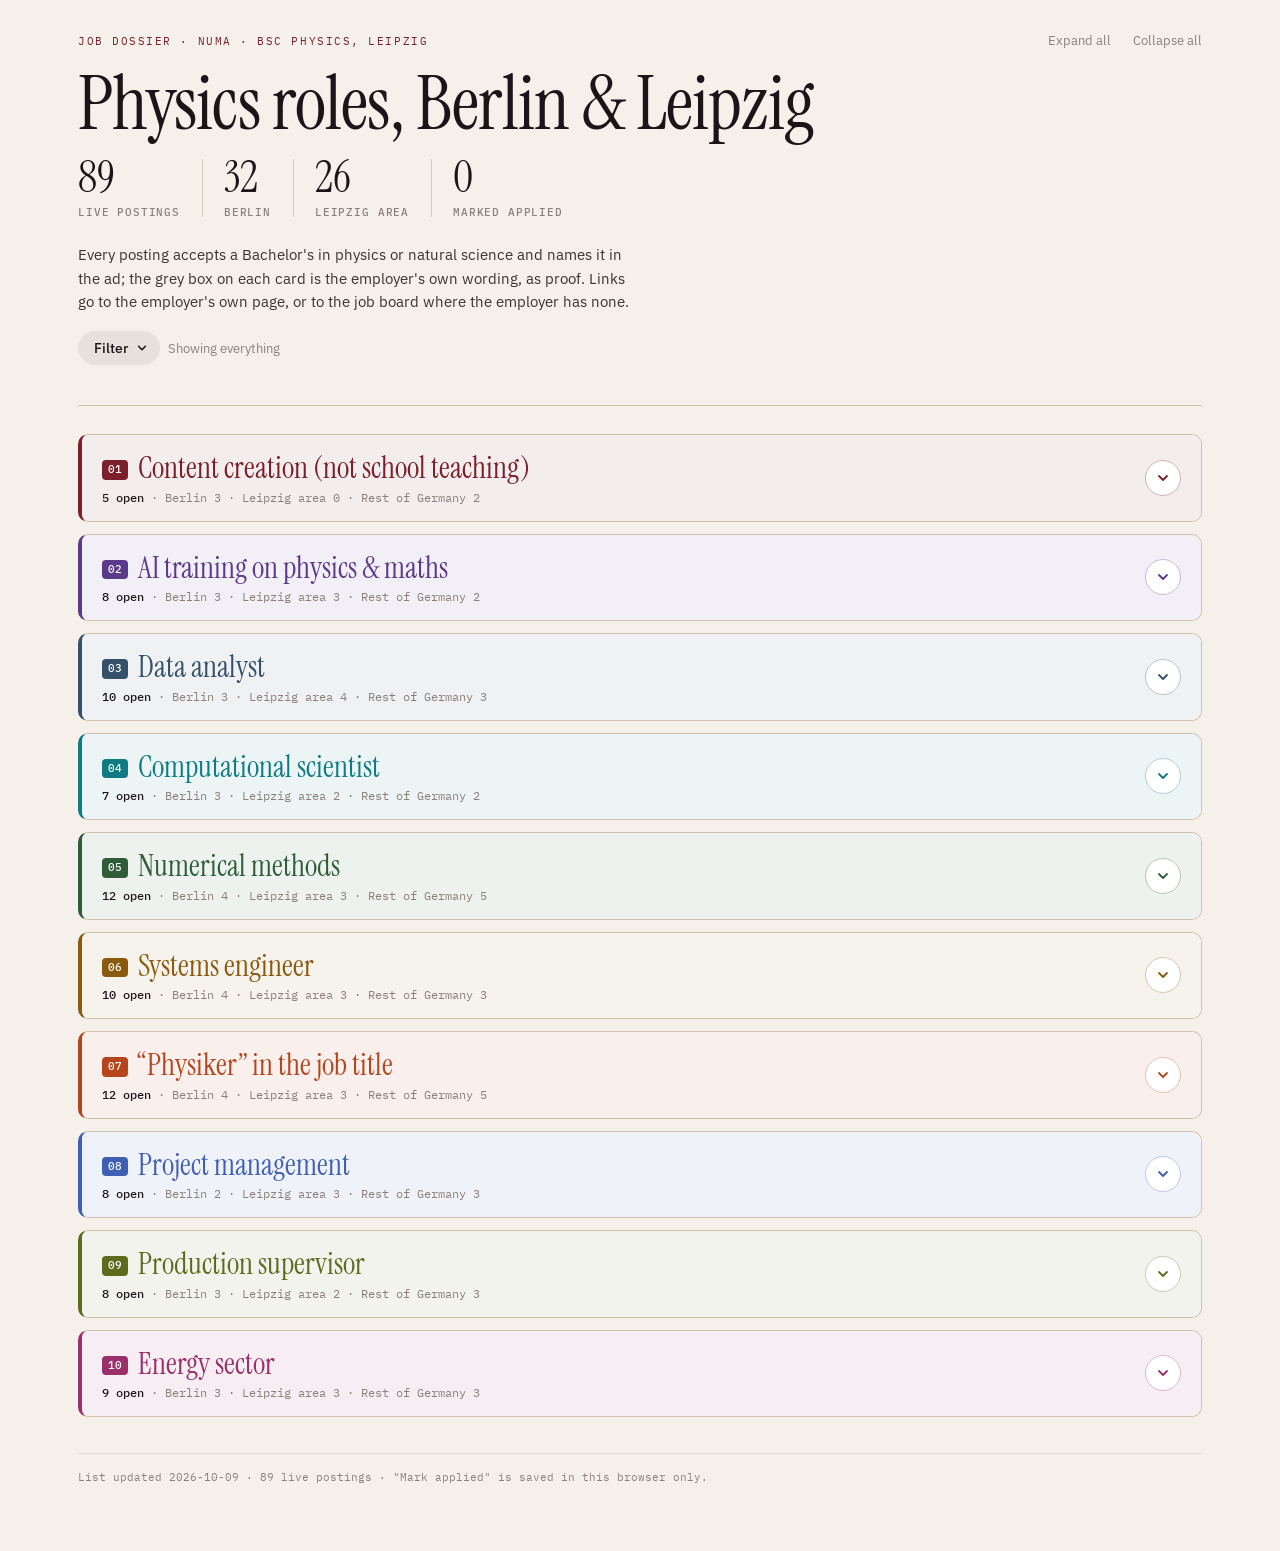
==== commit 463d6c4f: "Repo page: the same header as the app Sticky bar removed; eyebrow with quiet Expand all / Collapse a" ====
--- a/index.html
+++ b/index.html
@@ -8,7 +8,7 @@
   --bg:#f5f1ea; --paper:#ffffff; --panel:#f5f1ea; --ink:#1c1518; --ink2:#3a322e; --muted:#8b8079; --line:#cdc1ae; --line2:#e3dccf;
   --wine:#7a1f2b; --wine-soft:#f3dcdc; --amber:#7a4b12; --amber-soft:#f4e3c1; --slate:#3b4551; --slate-soft:#dfe3e8; --quote:#fbf6ee;
   --serif:'Instrument Serif',Georgia,serif; --sans:'IBM Plex Sans',system-ui,sans-serif; --mono:'IBM Plex Mono',ui-monospace,monospace;
-  --bar-h:56px; --fold-ease:cubic-bezier(.4,0,.2,1); --fold-open:320ms; --fold-close:240ms;
+  --bar-h:0px; --fold-ease:cubic-bezier(.4,0,.2,1); --fold-open:320ms; --fold-close:240ms;
 }
 @media (prefers-color-scheme: dark){:root:not([data-theme="light"]){
   --bg:#17120f; --paper:#211a17; --panel:#1b1512; --ink:#f2ece3; --ink2:#d9cfc3; --muted:#a39689; --line:#4a3e36; --line2:#382e28;
@@ -21,24 +21,53 @@
 a{color:var(--wine)}
 .wrap{max-width:1180px;margin:0 auto;padding-inline:16px;padding-block:0 64px}
 @media(min-width:760px){.wrap{padding-inline:28px}}
-.bar{position:sticky;top:env(safe-area-inset-top,0px);z-index:10;background:color-mix(in srgb,var(--bg) 94%,transparent);backdrop-filter:blur(8px);border-bottom:1px solid var(--line2)}
-.bar-i{max-width:1180px;margin:0 auto;padding:10px 16px;display:flex;flex-wrap:wrap;gap:8px;align-items:center}
-@media(min-width:760px){.bar-i{padding-inline:28px}}
-.chip{font:12.5px var(--sans);padding:5px 12px;border:1px solid var(--line);background:var(--paper);color:var(--ink2);border-radius:999px;cursor:pointer}
-.chip[aria-pressed="true"]{background:var(--wine);border-color:var(--wine);color:var(--bg)}
-.chip:focus-visible,button:focus-visible,a:focus-visible{outline:2px solid var(--wine);outline-offset:2px}
-.search{flex:1 1 200px;min-width:0;font:14px var(--sans);padding:7px 10px;border:1px solid var(--line);border-radius:4px;background:var(--paper);color:var(--ink)}
-.foldbar{display:inline-flex;border:1px solid var(--line);border-radius:999px;background:var(--paper);overflow:hidden;margin-left:auto}
-.foldbtn{font:12.5px var(--sans);padding:5px 12px;border:0;background:transparent;color:var(--ink2);cursor:pointer;white-space:nowrap;transition:background-color .15s ease,color .15s ease}
-.foldbtn+.foldbtn{border-left:1px solid var(--line2)}
-.foldbtn:hover{background:var(--wine-soft);color:var(--wine)}
-header.mast{padding-block:36px 24px;border-bottom:1px solid var(--ink);display:grid;gap:18px}
+button:focus-visible,a:focus-visible,input:focus-visible{outline:2px solid var(--wine);outline-offset:2px}
+/* The masthead, same grammar as the live app (9 Oct 2026): the title is the largest thing, the figures are plain numerals
+   between hairlines, the filters sit behind one button and whatever is on shows as a tag beside it. */
+header.mast{padding-block:26px 22px;border-bottom:1px solid var(--line);display:grid;gap:18px}
+.topline{display:flex;justify-content:space-between;align-items:center;gap:8px 16px;flex-wrap:wrap}
 .eyebrow{margin:0;font:11px var(--mono);letter-spacing:.14em;text-transform:uppercase;color:var(--wine)}
-h1{margin:0;font:400 clamp(40px,7vw,72px)/1 var(--serif);letter-spacing:-.02em;text-wrap:balance}
+.utility{display:flex;align-items:center;gap:2px;margin-right:-10px}
+.ubtn{padding:6px 10px;border:0;border-radius:999px;background:transparent;font:13px var(--sans);color:var(--muted);cursor:pointer;white-space:nowrap;transition:background-color .15s ease,color .15s ease}
+.ubtn:hover{background:color-mix(in srgb,var(--ink) 6%,transparent);color:var(--ink)}
+.titlerow{display:flex;align-items:flex-end;justify-content:space-between;gap:14px 40px;flex-wrap:wrap;margin-top:-6px}
+h1{margin:0;font:400 clamp(46px,7.4vw,76px)/.98 var(--serif);letter-spacing:-.012em;text-wrap:balance}
 .lede{margin:0;max-width:62ch;color:var(--ink2);line-height:1.55;font-size:15px}
-.figs{display:flex;flex-wrap:wrap;gap:22px}
-.fig b{display:block;font:400 34px/1 var(--serif);font-variant-numeric:tabular-nums}
-.fig span{font:10px var(--mono);letter-spacing:.1em;text-transform:uppercase;color:var(--muted)}
+.figs{display:flex;flex-wrap:wrap;align-items:flex-end;padding-bottom:6px}
+.fig{position:relative;padding:0 22px}
+.fig:first-child{padding-left:0}.fig:last-child{padding-right:0}
+.fig+.fig::before{content:'';position:absolute;left:0;top:4px;bottom:2px;width:1px;background:var(--line);opacity:.8}
+.fig b{display:block;font:400 44px/1 var(--serif);font-variant-numeric:tabular-nums}
+.fig span{display:block;margin-top:6px;font:500 10.5px var(--mono);letter-spacing:.08em;text-transform:uppercase;color:var(--muted)}
+.filterrow{display:flex;align-items:center;gap:8px;flex-wrap:wrap}
+.ftags{display:contents}
+.fbtn{display:inline-flex;align-items:center;gap:8px;padding:8px 12px 8px 16px;border:0;border-radius:999px;background:color-mix(in srgb,var(--ink) 7%,transparent);color:var(--ink);font:500 14px var(--sans);cursor:pointer;transition:background-color .15s ease,color .15s ease}
+.fbtn:hover{background:color-mix(in srgb,var(--ink) 12%,transparent)}
+.fbtn[aria-expanded="true"]{background:var(--ink);color:var(--bg)}
+.fbtn[aria-expanded="true"] .chev{transform:rotate(180deg)}
+.tag{display:inline-flex;align-items:center;gap:8px;padding:6px 8px 6px 14px;border:0;border-radius:999px;background:var(--wine-soft);color:var(--wine);font:500 13px var(--sans);cursor:pointer}
+.tag i{display:grid;place-items:center;width:18px;height:18px;border-radius:50%;background:color-mix(in srgb,var(--wine) 14%,transparent);font-style:normal;font-size:13px;line-height:1;transition:background-color .15s ease,color .15s ease}
+.tag:hover i{background:var(--wine);color:var(--bg)}
+.fnote{color:var(--muted);font-size:13px}
+.fpanel{display:grid;grid-template-rows:0fr;min-height:0;align-self:start;opacity:0;margin-top:-18px;transition:grid-template-rows var(--fold-open) var(--fold-ease),opacity var(--fold-open) var(--fold-ease)}
+.fpanel[data-open="1"]{grid-template-rows:1fr;opacity:1}
+.fpanel-i{min-height:0;overflow:clip}
+.fcard{display:grid;gap:18px;padding:18px 20px 20px;border-radius:16px;background:color-mix(in srgb,var(--ink) 3.5%,transparent)}
+.flabel{margin:0 0 9px;font:500 11px var(--mono);letter-spacing:.1em;text-transform:uppercase;color:var(--muted)}
+.search{width:100%;max-width:420px;font:14px var(--sans);padding:8px 12px;border:0;border-radius:999px;background:var(--paper);color:var(--ink);box-shadow:0 0 0 1px color-mix(in srgb,var(--ink) 7%,transparent)}
+.seg{display:inline-flex;flex-wrap:wrap;gap:2px;padding:3px;border-radius:999px;background:color-mix(in srgb,var(--ink) 6%,transparent)}
+.segbtn{display:inline-flex;align-items:center;gap:8px;padding:7px 14px;border:0;border-radius:999px;background:transparent;font:14px var(--sans);color:var(--muted);cursor:pointer;transition:background-color .15s ease,color .15s ease,box-shadow .15s ease}
+.segbtn:hover{color:var(--ink)}
+.segbtn.on{background:var(--paper);color:var(--ink);font-weight:500;box-shadow:0 1px 2px rgba(0,0,0,.16),0 0 0 1px color-mix(in srgb,var(--ink) 4%,transparent)}
+.n{font:500 11px var(--mono);opacity:.65}
+.cchips{display:flex;flex-wrap:wrap;gap:6px}
+.cchip{display:inline-flex;align-items:center;gap:7px;padding:6px 13px;border:0;border-radius:999px;background:var(--paper);color:var(--ink);font:13.5px var(--sans);cursor:pointer;box-shadow:0 0 0 1px color-mix(in srgb,var(--ink) 7%,transparent);transition:background-color .15s ease,color .15s ease,box-shadow .15s ease}
+.cchip[data-cat]::before{content:'';width:8px;height:8px;border-radius:50%;background:var(--cat);flex:none}
+.cchip .jn{font:11px var(--mono);color:var(--muted)}
+.cchip:hover{box-shadow:0 0 0 1px var(--cat-line,var(--line))}
+.cchip.on{background:var(--cat,var(--ink));color:var(--paper);box-shadow:none}
+.cchip.on .jn,.cchip.on .n{color:var(--paper);opacity:.85}
+.cchip.on::before{background:var(--paper)}
 
 /* One colour per category, on the category header only, so a category title never reads like a job title: job titles stay in ink. */
 [data-cat="content"]{--cat-base:#7a1f2b}
@@ -71,10 +100,6 @@
 .cat h2 .num{display:inline-block;min-width:26px;padding:2px 6px;margin-right:10px;border-radius:4px;background:var(--cat);color:var(--paper);font:500 11px/1.4 var(--mono);text-align:center;vertical-align:5px}
 .split{margin:4px 0 0;font:12px var(--mono);color:var(--muted);font-variant-numeric:tabular-nums}
 .split .lead{color:var(--ink);font-weight:500}
-.split .short{color:var(--amber)}
-.split .full{color:#2f5d3a}
-@media (prefers-color-scheme: dark){:root:not([data-theme="light"]) .split .full{color:#8fc49a}}
-:root[data-theme="dark"] .split .full{color:#8fc49a}
 
 .toggle{display:inline-flex;align-items:center;justify-content:center;flex:none;width:36px;height:36px;padding:0;border:1px solid var(--cat-line);border-radius:50%;background:var(--paper);color:var(--cat);cursor:pointer;transition:border-color .15s ease,color .15s ease,background-color var(--fold-open) var(--fold-ease),transform .1s ease}
 .sec-head:hover .toggle,.toggle:hover{border-color:var(--cat)}
@@ -142,39 +167,49 @@
 .acts a{border-color:var(--wine);color:var(--wine)}
 .acts button[aria-pressed="true"]{background:var(--wine);border-color:var(--wine);color:var(--bg)}
 footer{margin-top:36px;padding-top:14px;border-top:1px solid var(--line2);font:11px/1.7 var(--mono);color:var(--muted)}
-@media(max-width:759px){.sec-head{padding:14px}.toggle{width:34px;height:34px}}
-@media(prefers-reduced-motion:reduce){.fold,.fold>.fold-i>*,.chev,.toggle,.atoggle,.cat,.sec-head,.area-head{transition-duration:.01ms!important}}
+@media(max-width:759px){.sec-head{padding:14px}.toggle{width:34px;height:34px}.fig{padding:0 12px}.fig b{font-size:34px}.fcard{padding:14px 14px 16px}}
+@media(prefers-reduced-motion:reduce){.fold,.fold>.fold-i>*,.chev,.toggle,.atoggle,.cat,.sec-head,.area-head,.fpanel{transition-duration:.01ms!important}}
 </style>
-
-<div class="bar"><div class="bar-i" id="bar">
-  <input id="q" class="search" type="search" placeholder="Search title, company, city" aria-label="Search">
-  <button class="chip" data-loc="all" aria-pressed="true">All</button>
-  <button class="chip" data-loc="berlin" aria-pressed="false">Berlin</button>
-  <button class="chip" data-loc="leipzig" aria-pressed="false">Leipzig area</button>
-  <button class="chip" data-loc="de" aria-pressed="false">Rest of Germany</button>
-  <div class="foldbar" role="group" aria-label="Open or close all categories"><button class="foldbtn" id="expand-all" type="button">Expand all</button><button class="foldbtn" id="collapse-all" type="button">Collapse all</button></div>
-</div></div>
 
 <div class="wrap">
   <header class="mast">
-    <p class="eyebrow">Job dossier · Numa · BSc Physics, Leipzig</p>
-    <h1>Physics roles, Berlin &amp; Leipzig</h1>
-    <p class="lede">Every posting accepts a Bachelor's in physics or natural science and names it in the ad; the grey box on each card is the employer's own wording, as proof. Links go to the employer's own page, or to the job board where the employer has none. Aim: 3 open postings per area in every category.</p>
-    <div class="figs" id="figs"></div>
+    <div class="topline">
+      <p class="eyebrow">Job dossier · Numa · BSc Physics, Leipzig</p>
+      <div class="utility" role="group" aria-label="Open or close all categories"><button class="ubtn" id="expand-all" type="button">Expand all</button><button class="ubtn" id="collapse-all" type="button">Collapse all</button></div>
+    </div>
+    <div class="titlerow">
+      <h1>Physics roles, Berlin &amp; Leipzig</h1>
+      <div class="figs" id="figs"></div>
+    </div>
+    <p class="lede">Every posting accepts a Bachelor's in physics or natural science and names it in the ad; the grey box on each card is the employer's own wording, as proof. Links go to the employer's own page, or to the job board where the employer has none.</p>
+    <div class="filterrow">
+      <button class="fbtn" id="fbtn" type="button" aria-expanded="false" aria-controls="fpanel">Filter</button>
+      <span class="ftags" id="ftags"></span>
+    </div>
+    <div class="fpanel" id="fpanel" data-open="0" inert><div class="fpanel-i"><div class="fcard">
+      <div><p class="flabel">Search</p><input id="q" class="search" type="search" placeholder="Title, company, city, skill" aria-label="Search"></div>
+      <div><p class="flabel">Area</p><div class="seg" role="group" aria-label="Area">
+        <button class="segbtn on" type="button" data-loc="all" aria-pressed="true">All areas <span class="n" data-n="all"></span></button>
+        <button class="segbtn" type="button" data-loc="berlin" aria-pressed="false">Berlin <span class="n" data-n="berlin"></span></button>
+        <button class="segbtn" type="button" data-loc="leipzig" aria-pressed="false">Leipzig area <span class="n" data-n="leipzig"></span></button>
+        <button class="segbtn" type="button" data-loc="de" aria-pressed="false">Rest of Germany <span class="n" data-n="de"></span></button>
+      </div></div>
+      <div><p class="flabel">Category · pick one to show only that</p><div class="cchips" id="ccats" role="group" aria-label="Category"></div></div>
+    </div></div></div>
   </header>
   <main class="cats" id="cats"></main>
   <footer id="foot"></footer>
 </div>
 
 <script>
-const DATA = [{"n": 329, "title": "Simulation Engineer (RF / SDR systems)", "title_original": "Simulationsingenieur (m/w/d) Berlin", "company": "Dynamit Nobel Defence GmbH", "city": "Berlin", "location_group": "berlin", "category": "computational", "employment": null, "url": "https://karriere.dn-defence.com/Simulationsingenieur-mwd-Berlin-de-j317.html", "eligibility_quote_de": "Abgeschlossenes Hochschulstudium in Mathematik, Physik, Nachrichtentechnik, Elektrotechnik, Informatik oder einem vergleichbaren technischen Studiengang", "eligibility_en": "Completed university degree in mathematics, physics, communications/electrical engineering, computer science or comparable.", "salary": null, "note": "Electromagnetic and co-simulation of SDR front-end components (antennas, filters, amplifiers); physics listed explicitly and no years of experience stated, though the profile asks for solid RF-simulation knowledge, so it is a stretch for a pure BSc.", "added_on": "2026-10-07", "removed_on": null, "removed_why": null}, {"n": 330, "title": "Calculation Engineer (structural simulation)", "title_original": "Berechnungsingenieur", "company": "BSC AG", "city": "Leipzig (alternatively Frankfurt am Main, hybrid)", "location_group": "leipzig", "category": "computational", "employment": null, "url": "https://bscag.career.softgarden.de/jobs/63052564/Berechnungsingenieur/", "eligibility_quote_de": "Abgeschlossenes Studium im Bereich Maschinenbau, Physik oder einer vergleichbaren Fachrichtung", "eligibility_en": "Completed degree in mechanical engineering, physics or a comparable field.", "salary": null, "note": "Static/dynamic FEM calculations and simulation models for product development; physics explicitly admitted, no years of experience stated, Leipzig is a named work location.", "added_on": "2026-10-07", "removed_on": null, "removed_why": null}, {"n": 331, "title": "Analyst (Health Services Research & Health Economics Data)", "title_original": "Analytiker:in", "company": "WIG2 GmbH", "city": "Leipzig", "location_group": "leipzig", "category": "data", "employment": null, "url": "https://www.wig2.de/karriere/analytikerin/", "eligibility_quote_de": "sehr gut abgeschlossenes Studium der Mathematik, Statistik, Informatik, Physik, Gesundheitsökonomie oder Wirtschaftswissenschaften mit Vertiefung Ökonometrie oder eine vergleichbare Qualifikation", "eligibility_en": "Degree in mathematics, statistics, computer science, physics, health economics or business with econometrics, or comparable.", "salary": null, "note": "Entry-level analyst preparing and evaluating German statutory health insurance routine data in an independent research institute; a physics BSc/MSc is explicitly listed and no prior experience is required.", "added_on": "2026-10-07", "removed_on": null, "removed_why": null}, {"n": 332, "title": "Consultant AI & Data Analytics / Data Science", "title_original": "Consultant AI & Data Analytics / Data Science (m/w/d)", "company": "Deloitte", "city": "Berlin", "location_group": "berlin", "category": "data", "employment": null, "url": "https://job.deloitte.com/job-consultant-ai-data-analytics-data-science-mwd-_48456", "eligibility_quote_de": "Abschluss in Informatik, Statistik, Finanz-/Wirtschaftsmathematik, Ingenieurwesen oder Naturwissenschaften, Know-how in Programmiersprachen und Analysewerkzeugen", "eligibility_en": "Degree in computer science, statistics, financial mathematics, engineering or natural sciences, with programming and analytics skills.", "salary": null, "note": "Graduate-level (Absolventen) data analytics/data science consulting role in Digital Risk; natural sciences explicitly admitted, no years of experience required, posted 13 Sep 2026.", "added_on": "2026-10-07", "removed_on": null, "removed_why": null}, {"n": 333, "title": "Power Market Analyst, Management Consulting", "title_original": "Power Market Analyst, Management Consulting", "company": "AFRY", "city": "Berlin", "location_group": "berlin", "category": "data", "employment": null, "url": "https://jobs.smartrecruiters.com/AFRY/744000140866915-power-market-analyst-management-consulting", "eligibility_quote_de": "A strong quantitative degree (energy economics, economics, engineering, physics, mathematics or similar), either fresh from university or with up to about two years of relevant experience", "eligibility_en": "Quantitative degree incl. physics, fresh graduates or up to ~2 years experience.", "salary": null, "note": "Analyst role building quantitative power-market analyses and model runs (BID3) for utilities and investors; physics named, fresh graduates welcome, training provided.", "added_on": "2026-10-07", "removed_on": null, "removed_why": null}, {"n": 334, "title": "Data Analyst", "title_original": "Data-Analyst (m/w/d)", "company": "BREUER Nachrichtentechnik GmbH", "city": "Bonn (remote)", "location_group": "de", "category": "data", "employment": null, "url": "https://breuer-nachrichtentechnik-gmbh.jobs.personio.de/job/2690266?language=de", "eligibility_quote_de": "Abgeschlossenes Studium in Data Science, Informatik, Mathematik, Physik oder einem vergleichbaren technischen Bereich", "eligibility_en": "Degree in data science, computer science, mathematics, physics or a comparable technical field.", "salary": null, "note": "Analysis of railway-switch measurement and condition data to derive forecasts and maintenance recommendations; physics named, no minimum years stated (experience with technical measurement data preferred).", "added_on": "2026-10-07", "removed_on": null, "removed_why": null}, {"n": 335, "title": "Consultant Actuarial Mathematics / Actuary", "title_original": "Consultant (Versicherungs-) Mathematik / Aktuar (m/w/d)", "company": "Deloitte", "city": "Berlin", "location_group": "berlin", "category": "numerical", "employment": null, "url": "https://job.deloitte.com/job-consultant-versicherungs-mathematik-aktuar-mwd-_48453", "eligibility_quote_de": "Abschluss in (Wirtschafts-) Mathematik, Physik oder vergleichbarer naturwissenschaftlich-technischen Studiengang, gerne mit Promotion und Praktika in der Finanzbranche", "eligibility_en": "Degree in (business) mathematics, physics or a comparable science/engineering programme; PhD welcome but not required.", "salary": null, "note": "Graduate-level quantitative modelling job (stochastic forecasts, reserving, pricing) with funded actuary training; physics explicitly admitted, listed under Absolvent:innen; also offered in Hamburg, Hannover, Koeln, Muenchen.", "added_on": "2026-10-07", "removed_on": null, "removed_why": null}, {"n": 336, "title": "Trainee Quantitative Models and Data Analytics (Mathematics, Physics, Statistics)", "title_original": "Traineeprogramm Quantitative Models and Data Analytics (Mathematik, Physik, Statistik) (m/w/d)", "company": "BayernLB (Bayerische Landesbank)", "city": "Muenchen", "location_group": "de", "category": "numerical", "employment": null, "url": "https://jobs.bayernlb.de/job/M%C3%BCnchen-Traineeprogramm-Quantitative-Models-and-Data-Analytics-(Mathematik,-Physik,-Statistik)-(mwd)/1031368401/", "eligibility_quote_de": "Du hast einen überdurchschnittlichen Abschluss eines akademischen Hochschulstudiums (Bachelor oder Master) in Mathematik, Wirtschaftsmathematik, Statistik, Ökonometrie, Data Science, Physik, (Wirtschafts-) Informatik oder in einem vergleichbaren Studiengang", "eligibility_en": "Above-average Bachelor or Master degree in mathematics, statistics, data science, physics, etc.", "salary": null, "note": "Bank trainee programme rotating through five quantitative model/risk departments; Bachelor in physics explicitly accepted; some practical quant experience (internships) expected.", "added_on": "2026-10-07", "removed_on": null, "removed_why": null}, {"n": 337, "title": "Junior Actuary (Insurance Mathematician)", "title_original": "Junior Versicherungsmathematiker als Aktuar / Aktuarin (w/m/d)", "company": "KPMG AG Wirtschaftsprüfungsgesellschaft", "city": "Muenchen / Frankfurt / Duesseldorf / Hamburg / Koeln / Stuttgart / Hannover / Ulm", "location_group": "de", "category": "numerical", "employment": null, "url": "https://jobs.kpmg.de/job/Junior-Versicherungsmathematiker-als-Aktuar-Aktuarin-%28wmd%29/5203-de_DE/", "eligibility_quote_de": "Junior Versicherungsmathematiker (w/m/d) als Aktuar / Aktuarin wirst Du bei uns mit einem abgeschlossenen Studium der Wirtschaftsmathematik, Mathematik, Physik, Informatik oder Wirtschaftswissenschaften.", "eligibility_en": "Open to graduates of business mathematics, mathematics, physics, computer science or economics.", "salary": null, "note": "Graduate-level actuarial/risk-model role (Karrierelevel Absolvent:innen); physics named explicitly; not offered in Berlin or Leipzig.", "added_on": "2026-10-07", "removed_on": null, "removed_why": null}, {"n": 338, "title": "Mathematician / Physicist, Actuarial Controlling", "title_original": "Mathematiker / Physiker Aktuarielles Controlling (w/m/d)", "company": "HUK-COBURG", "city": "Coburg", "location_group": "de", "category": "numerical", "employment": null, "url": "https://fa-eyjr-saasfaeuraprod1.fa.ocs.oraclecloud.com/hcmUI/CandidateExperience/de/sites/HUKCOBURG/job/10648", "eligibility_quote_de": "Einen sehr guten Studienabschluss in Mathematik oder Physik", "eligibility_en": "Very good degree in mathematics or physics.", "salary": null, "note": "Actuarial reserving and risk-capital modelling for P&C insurance, willingness to do actuary training; no years of experience stated, physics named explicitly (level not labelled junior, so entry fit is likely but not confirmed).", "added_on": "2026-10-07", "removed_on": null, "removed_why": null}, {"n": 339, "title": "Junior Engineer, Process Modelling & Simulation", "title_original": "Junior Ingenieur (m/w/d) – Prozessmodellierung & Simulation (Verfahrenstechnik)", "company": "Umwelt- und Ingenieurtechnik GmbH Dresden (UIT)", "city": "Dresden", "location_group": "de", "category": "numerical", "employment": null, "url": "https://www.uit-gmbh.de/de/karriere/stellenangebote/Junior-Ingenieur-mwd-Prozessmodellierung-Simulation-Verfah-de-j866.html", "eligibility_quote_de": "Erfolgreich abgeschlossenes Studium, vorzugsweise in Umwelttechnik, Verfahrenstechnik, Chemie, Chemieingenieurwesen, Geowissenschaften, Physik, Mathematik oder einem vergleichbaren Fachgebiet", "eligibility_en": "Completed degree, preferably in environmental/process engineering, chemistry, geosciences, physics, mathematics or similar.", "salary": null, "note": "Entry-level numerical modelling of hydrometallurgical transport/reaction processes with scientific simulation frameworks; physics explicitly listed, Berufseinstieg role, permanent contract.", "added_on": "2026-10-07", "removed_on": null, "removed_why": null}, {"n": 340, "title": "Consultant Quantitative Finance / Financial Engineering", "title_original": "Consultant Quantitative Finance / Financial Engineering (m/w/d)", "company": "Deloitte", "city": "Berlin", "location_group": "berlin", "category": "numerical", "employment": null, "url": "https://job.deloitte.com/job-consultant-quantitative-finance-financial-engineering-mwd-_50143", "eligibility_quote_de": "Abschluss in einem MINT (Mathematik, Informatik, Naturwissenschaft, Technik)- oder wirtschaftswissenschaftlichen Studiengang mit quantitativem Fokus", "eligibility_en": "Degree in a STEM field including natural science, or economics with quantitative focus.", "salary": null, "note": "Graduate-level quant consulting building valuation and risk models for financial clients; suits a physicist with numerics and simulation skills.", "added_on": "2026-10-07", "removed_on": null, "removed_why": null}, {"n": 341, "title": "Consultant Quantitative Analytics - Financial Services", "title_original": "Consultant Quantitative Analytics - Financial Services (m/w/d)", "company": "Deloitte", "city": "Frankfurt am Main", "location_group": "de", "category": "numerical", "employment": null, "url": "https://job.deloitte.com/job-consultant-quantitative-analytics-financial-services-mwd-_46463", "eligibility_quote_de": "Abgeschlossenes Studium der (Wirtschafts-) Mathematik, (Wirtschafts-) Informatik, Physik oder Wirtschaftswissenschaften mit dem Schwerpunkt Finanzen sowie idealerweise Vertiefungsfächern einem der folgenden Bereiche: Machine Learning, Artificial Intelligence, multivariate statistische Verfahren, Ökonometrie, Operations Research oder Finanzmathematik", "eligibility_en": "Degree in maths, computer science, physics or economics with finance focus.", "salary": null, "note": "Entry-level quantitative modelling and valuation consulting for financial services; physics named explicitly.", "added_on": "2026-10-07", "removed_on": null, "removed_why": null}, {"n": 342, "title": "Consultant Quantitative Methods & Strategy", "title_original": "Consultant - quantitative Methoden & Strategy (w|m|d)", "company": "zeb", "city": "Berlin", "location_group": "berlin", "category": "numerical", "employment": null, "url": "https://zeb-career.com/de/jobs/absolvierende/consultant-quantitative-methoden-strategy-885", "eligibility_quote_de": "Erfolgreicher Hochschulabschluss (Mathematik, Naturwissenschaften, z. B. Physik, oder Wirtschaftswissenschaften, z. B. VWL, BWL oder Wirtschaftsinformatik).", "eligibility_en": "University degree in maths, natural sciences such as physics, or economics.", "salary": null, "note": "Graduate role (Absolvierende) building quantitative risk models and scenarios for bank clients; category fit moderate, permanently advertised.", "added_on": "2026-10-07", "removed_on": null, "removed_why": null}, {"n": 343, "title": "Science Editor (Wissenschaftsredakteur/in), full or part time, entry via Volontariat possible", "title_original": "Wissenschaftsredakteur*in (m/w/d) in Voll- oder Teilzeit", "company": "Golem.de (Golem Karrierewelt)", "city": "Berlin", "location_group": "berlin", "category": "content", "employment": "EMPLOYEE", "url": "https://karrierewelt.golem.de/pages/golem-de-sucht-wissenschaftsredakteur-in-m-w-d", "eligibility_quote_de": "Studium der Physik oder eines anderen naturwissenschaftlichen Fachs", "eligibility_en": "A degree in physics or another natural science is listed as a plus point; the ad also says people lacking journalistic experience can enter via a Volontariat or as Jungredakteur*in.", "salary": null, "note": "Write news, explainers and reports on particle physics, space, energy and AI for Golem.de's tech readership, from the Berlin office, hybrid or fully remote. Physics is a stated plus (not a hard requirement) and the ad offers a Volontariat or junior route for people without journalistic experience, so a BSc physicist can apply. The ad is undated and applications go by e-mail to jobs@golem.de; the page was live today.", "added_on": "2026-10-07", "removed_on": null, "removed_why": null}, {"n": 344, "title": "Physicist / Specialist for Scientific Laser Systems", "title_original": "Physiker / Spezialist für wissenschaftliche Lasersysteme (m/w/d)", "company": "Sirah Lasertechnik GmbH", "city": "Grevenbroich", "location_group": "de", "category": "physiker", "employment": null, "url": "https://karriere.sirah.com/stellenanzeigen/physiker-spezialist-fuer-wissenschaftliche-lasersysteme-m-w-d/", "eligibility_quote_de": "Du verfügst über ein abgeschlossenes Studium der Physik mit Schwerpunkt Laserphysik (mindestens Bachelor)", "eligibility_en": "Completed physics degree with a laser physics focus; a Bachelor is the stated minimum.", "salary": null, "note": "Builds, commissions and characterises custom pulsed dye and Ti:sapphire laser systems for research institutes and trains customers; Bachelor in physics is explicitly enough.", "added_on": "2026-10-07", "removed_on": null, "removed_why": null}, {"n": 345, "title": "Physicist (Uni/FH)", "title_original": "Physiker*in Uni/FH", "company": "TOPTICA Photonics SE", "city": "Gräfelfing (near Munich)", "location_group": "de", "category": "physiker", "employment": null, "url": "https://join.toptica.com/de/career/2263", "eligibility_quote_de": "nach Möglichkeit bereits Erfahrung im Aufbau von Lasersystemen, z.B. im Rahmen Ihrer Bachelor- und/oder Masterarbeit, gerne auch Promotion", "eligibility_en": "Seeks a physicist (Uni/FH, career-starter level); experience from a Bachelor's or Master's thesis in building laser systems is enough, a PhD is optional.", "salary": null, "note": "Production role assembling custom nonlinear-optics laser systems and installing them at customers; page tags it Berufseinsteiger*innen and names a Bachelor thesis as sufficient experience.", "added_on": "2026-10-07", "removed_on": null, "removed_why": null}, {"n": 346, "title": "Engineer / Physicist in Technical Sales for High-Tech Applications in Materials Science", "title_original": "Ingenieur / Physiker (m/w/d) im technischen Vertrieb für Hightech-Anwendungen im Bereich Materialwissenschaft", "company": "SmarAct GmbH", "city": "Oldenburg", "location_group": "de", "category": "physiker", "employment": null, "url": "https://www.smaract.com/en/vacancies/10314-ingenieur-physiker-m-w-d-im-technischen-vertrieb-f%C3%BCr-hightech-anwendungen-im-bereich-materialwissenschaft", "eligibility_quote_de": "Studium im Bereich Physik, Ingenieurwissenschaften oder vergleichbar", "eligibility_en": "Degree in physics, engineering or comparable; sales experience is only 'ideally' expected.", "salary": null, "note": "Technical sales and application consulting for micro- and nano-positioning and measurement systems in materials science; no minimum experience stated, physics named first.", "added_on": "2026-10-07", "removed_on": null, "removed_why": null}, {"n": 347, "title": "Natural Scientist as Career Changer in IT Project Work for Public Transport Software Projects", "title_original": "Naturwissenschaftler (m/w/d) als Quereinsteiger in der IT-Projektarbeit für Softwareprojekte im ÖPNV", "company": "IVU Traffic Technologies AG", "city": "Berlin", "location_group": "berlin", "category": "pm", "employment": null, "url": "https://www.ivu.com/de/bewerben/stellenangebote/naturwissenschaftler-mwd-als-quereinsteiger-im-it-projektmanagement-fuer-softwareprojekte-im-oepnv", "eligibility_quote_de": "Du hast ein Studium in einer Ingenieur- oder Naturwissenschaft abgeschlossen", "eligibility_en": "You have completed a degree in an engineering or natural science.", "salary": null, "note": "Natural scientists plan and steer software roll-out projects at public transport operators; listed for Absolventen and career changers, permanent contract, so a BSc physicist can start directly.", "added_on": "2026-10-07", "removed_on": null, "removed_why": null}, {"n": 348, "title": "Project Manager for IT Projects in Public Transport", "title_original": "Projektmanager (m/w/d) für IT-Projekte im Öffentlichen Verkehr", "company": "IVU Traffic Technologies AG", "city": "Berlin", "location_group": "berlin", "category": "pm", "employment": null, "url": "https://www.ivu.com/de/bewerben/stellenangebote/projektmanager-mwd-fuer-it-projekte-im-oeffentlichen-verkehr", "eligibility_quote_de": "Du hast ein Studium in einer Ingenieur-, Natur- oder Wirtschaftswissenschaft abgeschlossen", "eligibility_en": "You have completed a degree in an engineering, natural science or economics discipline.", "salary": null, "note": "Leads software delivery projects with bus and rail customers; listed for Berufserfahrene and Absolventen, and prior project-lead experience is only 'optimalerweise' (ideally), so a BSc physicist can apply.", "added_on": "2026-10-07", "removed_on": null, "removed_why": null}, {"n": 349, "title": "Junior Consultant - Nuclear Waste Logistics & Digital Transformation", "title_original": "Junior Consultant – Nuclear Waste Logistics & Digitale Transformation (m/w/d)", "company": "GET IT", "city": "Grevenbroich / Düsseldorf", "location_group": "de", "category": "pm", "employment": null, "url": "https://myget-it.com/junior-consultant-nwl", "eligibility_quote_de": "Abgeschlossenes Studium im Bereich Ingenieurwesen, Naturwissenschaften, (Wirtschafts-) Informatik oder eine vergleichbare Qualifikation", "eligibility_en": "Completed degree in engineering, natural sciences, (business) informatics or comparable.", "salary": null, "note": "Entry-level role growing into a Project & Process Management Professional on digital transformation workstreams for authorities and operators in nuclear decommissioning; experience from internships is only a plus, so a BSc physicist can start.", "added_on": "2026-10-07", "removed_on": null, "removed_why": null}, {"n": 350, "title": "Junior Project Manager Renewable Energies & Energy Research (for a research centre in Jülich)", "title_original": "Junior Projektmanager (m/w/d) Erneuerbare Energien & Energieforschung", "company": "Alpha-Engineering KG (placement for a large European research facility)", "city": "Jülich", "location_group": "de", "category": "pm", "employment": null, "url": "https://jobs.alphaengineering.eu/stellenangebote/593411655", "eligibility_quote_de": "Abgeschlossenes Studium im Bereich Ingenieurwesen oder Naturwissenschaften", "eligibility_en": "Completed degree in engineering or natural sciences.", "salary": null, "note": "Permanent junior role assessing renewable-energy research projects under public funding programmes; only first knowledge of project management is a plus, so a BSc physicist can apply. Employer is a staffing/engineering firm placing at the research centre.", "added_on": "2026-10-07", "removed_on": null, "removed_why": null}, {"n": 351, "title": "System Engineer, Project Manager", "title_original": "Systemingenieur, Projektleiter (m/w/d)", "company": "SPECS Surface Nano Analysis GmbH", "city": "Berlin", "location_group": "berlin", "category": "systems", "employment": null, "url": "https://specs-group.jobs.personio.de/job/1461480", "eligibility_quote_de": "Sie haben ein natur- oder ingenieurwissenschaftliches Studium (z. B. Physik, Chemie, Materialwissenschaften), idealerweise mit Promotion oder vergleichbarer Qualifikation.", "eligibility_en": "Degree in natural sciences or engineering (e.g. physics, chemistry, materials science), ideally with a doctorate or equivalent.", "salary": null, "note": "System engineering and project lead for surface-analysis instrument systems (page heading addresses physicists, chemists and natural scientists); the doctorate is only preferred, so check the experience wording before applying.", "added_on": "2026-10-07", "removed_on": "2026-10-09", "removed_why": "SPECS left Personio (its board answers 404); on 2026-10-09 its own applicant portal (SD Worx) lists seven positions and no Systemingenieur/Projektleiter among them."}, {"n": 352, "title": "Test Requirements Engineer", "title_original": "Test Requirements Engineer (m/w/x)", "company": "K-tronik", "city": "Berlin", "location_group": "berlin", "category": "systems", "employment": null, "url": "https://bewerbung.k-tronik.de/de/7336", "eligibility_quote_de": "ein abgeschlossenes technisches Studium, beispielsweise in Nachrichtentechnik, Elektrotechnik, Physik oder Luft- und Raumfahrttechnik", "eligibility_en": "Completed technical degree, for example in communications engineering, electrical engineering, physics or aerospace engineering.", "salary": null, "note": "System-level test requirements and verification for communication systems; the portal tags it 'with or without work experience' but the text asks for some systems engineering experience without stating years.", "added_on": "2026-10-07", "removed_on": null, "removed_why": null}, {"n": 353, "title": "System Engineer, Satellite Components", "title_original": "Systemingenieur Satellitenkomponenten (m/w/d)", "company": "Astrofein", "city": "Berlin", "location_group": "berlin", "category": "systems", "employment": null, "url": "https://www.astrofein.com/stelle/systemingenieur-satellitenkomponenten-m-w-d/", "eligibility_quote_de": "Studium der Physik oder im Ingenieurswesen, z.B. Luft- und Raumfahrt, Physikalische Technik, Elektrotechnik, Maschinenbau oder vergleichbare Studienrichtungen", "eligibility_en": "Degree in physics or engineering (aerospace, physical technology, electrical, mechanical or similar).", "salary": null, "note": "System engineering for satellite components; physics is named first, experience 'ideally in a similar position' with no years stated, and the role includes coordinating project teams.", "added_on": "2026-10-07", "removed_on": null, "removed_why": null}, {"n": 354, "title": "Technical Application and Support Engineer (Semiconductor)", "title_original": "Technical Application and Support Engineer (Applikations- und Supportspezialist in der Halbleiterindustrie)", "company": "LayTec AG", "city": "Berlin", "location_group": "berlin", "category": "systems", "employment": null, "url": "https://laytec.de/company/career/technical-application-and-support-engineer-applikations-und-supportspezialist-in-der-halbleiterindustrie-fur-unsere-abteilung-application-and-support", "eligibility_quote_de": "Abgeschlossenes Studium einer technischen oder naturwissenschaftlichen Fachrichtung, beispielsweise Physik, Elektrotechnik, Materialwissenschaften, Nanotechnologie oder Maschinenbau", "eligibility_en": "Degree in a technical or natural-science field, e.g. physics, electrical engineering, materials science, nanotechnology or mechanical engineering.", "salary": "47,000-62,000 EUR (per jobvector, not on employer page)", "note": "Application and support engineering for optical measurement systems in semiconductor fabs; first work experience is wanted, no years stated.", "added_on": "2026-10-07", "removed_on": null, "removed_why": null}, {"n": 355, "title": "Systems Engineer (Rail Safety, RAM)", "title_original": "System Engineer / Elektrotechniker (gn) RAM und Funktionale Sicherheit", "company": "ICS - Informatik Consulting Systems GmbH", "city": "Leipzig (also Berlin, Stuttgart)", "location_group": "leipzig", "category": "systems", "employment": null, "url": "https://think-ics.com/unternehmen/karriere", "eligibility_quote_de": "Abgeschlossenes Studium der Elektrotechnik, Informatik, Physik oder eine vergleichbare Qualifikation", "eligibility_en": "Degree in electrical engineering, computer science, physics or comparable.", "salary": "65,000-95,000 EUR (per job board listing)", "note": "System-level safety and reliability analysis for rail systems; employer career page lists the role, the apply link runs via jobboerse-direkt.de which blocked my fetch, so verify there.", "added_on": "2026-10-07", "removed_on": null, "removed_why": null}, {"n": 356, "title": "Systems Engineer, Training Means", "title_original": "Systemingenieur Training Means (w/m/d)", "company": "HENSOLDT", "city": "Immenstaad", "location_group": "de", "category": "systems", "employment": null, "url": "https://jobs.hensoldt.net/job/Immenstaad-Systemingenieur-Training-Means-%28wmd%29-88090/1362234555", "eligibility_quote_de": "Abgeschlossenes Studium der Elektrotechnik, Informatik, Physik, des Ingenieurwesens oder einer vergleichbaren Fachrichtung", "eligibility_en": "Degree in electrical engineering, computer science, physics, engineering or comparable.", "salary": null, "note": "System engineering of training and simulation means for defence systems; check the experience wording on the page.", "added_on": "2026-10-07", "removed_on": null, "removed_why": null}, {"n": 357, "title": "Junior Systems Engineer", "title_original": "Junior Systemingenieur (m/w/d)", "company": "FERCHAU GmbH", "city": "Ulm", "location_group": "de", "category": "systems", "employment": null, "url": "https://touch.ferchau.com/de/de/job/365857/junior-systemingenieur", "eligibility_quote_de": "Abgeschlossenes Studium der Fachrichtung Physik, Mathematik, Nachrichtentechnik, Elektrotechnik oder eine vergleichbare Qualifikation", "eligibility_en": "Degree in physics, mathematics, communications engineering, electrical engineering or comparable.", "salary": "60,000-70,000 EUR", "note": "Entry-level systems engineering via engineering service provider FERCHAU; physics listed first.", "added_on": "2026-10-07", "removed_on": null, "removed_why": null}, {"n": 358, "title": "Physicist, Technical Sales Application, Optical Metrology", "title_original": "Physiker (m/w/d) Technical Sales Application optische Messtechnik", "company": "Precitec", "city": "Neu-Isenburg", "location_group": "de", "category": "physiker", "employment": null, "url": "https://www.precitec.com/de/karriere/physiker-m-w-d---technical-sales-application-optische-messtechnik-neu-isenburg/", "eligibility_quote_de": "Studium der Physik (gerne Promotion) oder vergleichbarer technischer Hintergrund", "eligibility_en": "Physics degree (doctorate welcome) or comparable technical background.", "salary": null, "note": "Borderline: application engineering for optical measurement systems with a sales share; doctorate only welcome.", "added_on": "2026-10-07", "removed_on": null, "removed_why": null}, {"n": 359, "title": "Freelance Scientific Communications Manager - Quantum Science (blog and article writing)", "title_original": "Freelancer Scientific Communications Manager - Quantum Science (m/f/d)", "company": "NVision Quantum Technologies GmbH", "city": "Remote (EU, company HQ Ulm)", "location_group": "de", "category": "content", "employment": "CONTRACT", "url": "https://nvision-quantum-technologies.jobs.personio.de/job/2821309?language=en", "eligibility_quote_de": "Educational background (B.Sc., M.Sc., or ongoing PhD) in Physics, Quantum Science, or a closely related scientific discipline is required.", "eligibility_en": "A B.Sc., M.Sc. or ongoing PhD in physics, quantum science or a related discipline is required, so a BSc in physics qualifies.", "salary": null, "note": "Project-based freelance, part-time, remote (initial 1-3 months, extension possible), writing blog posts and articles on quantum technology for NVision. Explicitly open to BSc physicists, but requires proven science, technical or blog writing experience. Note the Personio header shows 'Full-time / Permanent employee' by default, while the description says Freelance / Part-time; the location is 'Remote EU', not Germany-only.", "added_on": "2026-10-07", "removed_on": null, "removed_why": null}, {"n": 360, "title": "Mathematician / Physicist for Management Consulting (graduate entry)", "title_original": "Mathematiker/Mathematikerin / Physiker/Physikerin für die Unternehmensberatung (w/m/d)", "company": "KPMG AG Wirtschaftsprüfungsgesellschaft", "city": "Leipzig (also Berlin, Dresden, Jena)", "location_group": "leipzig", "category": "numerical", "employment": null, "url": "https://jobs.kpmg.de/job/MathematikerMathematikerin-PhysikerPhysikerin-f%C3%BCr-die-Unternehmensberatung-%28wmd%29/587-de_DE/", "eligibility_quote_de": "Erfolgreich abgeschlossenes Studium im Bereich der Mathematik oder Physik, idealerweise mit einem Schwerpunkt in Finanzmathematik und/oder der Programmierung.", "eligibility_en": "Completed degree in mathematics or physics; a finance-maths or programming focus is only 'ideally'. Career level: Absolvent:innen (graduates).", "salary": null, "note": "Graduate-level consulting role (Karrierelevel Absolvent:innen, KPMG Job-ID 587) solving business and finance questions with data mining, predictive analytics and ML; Monday to Thursday travel to clients. KPMG's portal exposes the posting only through its search, so the link opens the KPMG job search filtered to Leipzig; the posting lists Berlin, Leipzig, Dresden and Jena.", "added_on": "2026-10-08", "removed_on": null, "removed_why": null}, {"n": 361, "title": "Mathematician / Physicist for Management Consulting (graduate entry)", "title_original": "Mathematiker/Mathematikerin / Physiker/Physikerin für die Unternehmensberatung (w/m/d)", "company": "KPMG AG Wirtschaftsprüfungsgesellschaft", "city": "Berlin (also Leipzig, Dresden, Jena)", "location_group": "berlin", "category": "numerical", "employment": null, "url": "https://jobs.kpmg.de/search/?q=Physiker&locationsearch=Berlin", "eligibility_quote_de": "Erfolgreich abgeschlossenes Studium im Bereich der Mathematik oder Physik, idealerweise mit einem Schwerpunkt in Finanzmathematik und/oder der Programmierung.", "eligibility_en": "Completed degree in mathematics or physics; graduate career level.", "salary": null, "note": "Berlin copy of the same KPMG posting (#360); link opens the KPMG job search filtered to Berlin.", "added_on": "2026-10-08", "removed_on": null, "removed_why": null}, {"n": 362, "title": "Simulation & Modelling Expert, Perovskite-Silicon Tandem Solar Cells (HQP QS 208)", "title_original": "HQP – QS 208 Photovoltaics Perovskite-Silicon Tandem Solar Cell Simulation & Modelling Expert (m/f/d)", "company": "Hanwha Q CELLS GmbH (Qcells)", "city": "Thalheim (Bitterfeld-Wolfen), ~35 km north of Leipzig", "location_group": "leipzig", "category": "computational", "employment": null, "url": "https://www.q-cells.de/jobs-en/hqp-qs-208-photovoltaics-perovskite-silicon-tandem-solar-cell-simulation-modelling-expert-m/f/d", "eligibility_quote_de": "Degree in physics, materials science, electrical engineering, or a related field (PhD preferred)", "eligibility_en": "Physics degree named first; a PhD is preferred, not required; no years of experience stated.", "salary": null, "note": "Physics-based device modelling of tandem solar cells at Qcells' R&D centre in Thalheim ('near Leipzig/Halle/Berlin'); hands-on Setfos experience is listed as mandatory, so it is a stretch for a fresh BSc. Apply by e-mail to hr-techgroup@qcells.eu; posted July 2026, live on the employer page on 2026-10-08.", "added_on": "2026-10-08", "removed_on": null, "removed_why": null}, {"n": 363, "title": "Integration & Failure Analysis Expert / Scientist / Engineer, Tandem Solar Cells (HQP QS 204)", "title_original": "HQP – QS 204 Photovoltaics Perovskite-Silicon Tandem Solar Cell Integration & Failure Analysis Expert / Scientist / Engineer (m/f/d)", "company": "Hanwha Q CELLS GmbH (Qcells)", "city": "Thalheim (Bitterfeld-Wolfen), ~35 km north of Leipzig", "location_group": "leipzig", "category": "systems", "employment": null, "url": "https://www.q-cells.de/jobs-en/hqp-qs-204-photovoltaics-perovskite-silicon-tandem-solar-cell-integration-failure-analysis-expert-/-scientist-/-engineer-m/f/d", "eligibility_quote_de": "Degree in science or engineering (PhD preferred)", "eligibility_en": "Science degree sufficient on paper; PhD preferred, not required; 'experience in photovoltaics, semiconductor technology, or related high-tech industries' is asked for without a number of years.", "salary": null, "note": "Cell-integration and failure-analysis work on the tandem pilot line in Thalheim; the title spans Expert/Scientist/Engineer, so the level is negotiable, but industry experience is wanted. Apply by e-mail to hr-techgroup@qcells.eu; live on the employer page on 2026-10-08.", "added_on": "2026-10-08", "removed_on": null, "removed_why": null}, {"n": 364, "title": "Data Analytics & Line Optimization R&D Scientist / Engineer (HQP QT 101)", "title_original": "HQP – QT 101 Data Analytics & Line Optimization R&D Scientist / Engineer (m/f/d)", "company": "Hanwha Q CELLS GmbH (Qcells)", "city": "Thalheim (Bitterfeld-Wolfen), ~35 km north of Leipzig", "location_group": "leipzig", "category": "data", "employment": null, "url": "https://www.q-cells.de/jobs-en/hqp-qt-101-data-analytics-line-optimization-rd-scientist-/-engineer-m/f/d", "eligibility_quote_de": "A degree in Physics, Chemistry, or Martials Sciences focussed on Perovskite PV (PhD a bonus).", "eligibility_en": "Physics degree named first (sic 'Martials Sciences'); PhD only a bonus.", "salary": null, "note": "Data science on the tandem R&D line (text data to 100-MPixel images and GB-sized spectra); asks for 'extensive knowledge and hands-on experience' in data science and ideally industry experience, so it suits a BSc with strong Python/SQL practice. Apply by e-mail to hr-techgroup@qcells.eu; live on the employer page on 2026-10-08.", "added_on": "2026-10-08", "removed_on": null, "removed_why": null}, {"n": 365, "title": "Mathematician / Physicist for AI, Machine Learning & Modelling", "title_original": "Mathematiker*in / Physiker*in für KI, Machine Learning & Modellierung (m/w/d)", "company": "EMPIT GmbH", "city": "Berlin", "location_group": "berlin", "category": "physiker", "employment": null, "url": "https://empit.jobs.personio.com/job/2003908?language=de", "eligibility_quote_de": "Abgeschlossenes Studium in Mathematik, Physik, Informatik oder einem vergleichbaren Fachgebiet, idealerweise mit Promotion (PhD)", "eligibility_en": "Degree in mathematics, physics or computer science; a PhD is only 'ideally'.", "salary": "60,000-80,000 EUR (per job-board mirror, not on employer page)", "note": "Builds physically motivated ML models that analyse pipeline-inspection measurement data on the basis of physical interactions; physics named explicitly, PhD optional. Listed in empit's Personio feed (created 2025-03, still live 2026-10-08). Moved to “Physiker” in the job title on 2026-10-08: the job is ML/modelling work, not AI training on physics/maths problems.", "added_on": "2026-10-08", "removed_on": null, "removed_why": null}, {"n": 366, "title": "Career-changer Physicist / Mathematician as Software Engineer Data & AI (entry level)", "title_original": "Quereinsteiger Physiker / Mathematiker als Software Engineer Data & AI (mwd)", "company": "HMS Analytical Software GmbH", "city": "Berlin (also Heidelberg, Ulm, Düsseldorf, remote)", "location_group": "berlin", "category": "data", "employment": null, "url": "https://karriere.analytical-software.de/Quereinsteiger-Physiker-Mathematiker-als-Software-Engineer-de-j35.html", "eligibility_quote_de": "Sehr guter Studienabschluss in Mathematik, Physik oder einem vergleichbaren Studiengang", "eligibility_en": "Very good degree in mathematics or physics; tagged 'Berufseinsteiger' on the employer's job list.", "salary": null, "note": "Structured entry programme that trains physicists and mathematicians into data-analytics engineering for life-science, manufacturing and finance clients; explicitly for career changers without prior IT experience. Live on HMS's own career portal on 2026-10-08.", "added_on": "2026-10-08", "removed_on": null, "removed_why": null}, {"n": 367, "title": "(Junior) Machine Learning Engineer", "title_original": "(Junior) ML Engineer", "company": "Vattenfall", "city": "Berlin or Hamburg", "location_group": "berlin", "category": "ai", "employment": null, "url": "https://careers.vattenfall.com/global/job/junior-ml-engineer-in-berlin-jid-53012", "eligibility_quote_de": "Du verfügst über einen akademischen Abschluss in Informatik/Computer Science, Information Management, Enterprise Automation oder einem ähnlichen natur- bzw. ingenieurwissenschaftlichem Fachgebiet. Aber auch Quereinsteiger:innen ... sind bei uns herzlich willkommen, ein formaler STEM-Abschluss ist keine zwingende Voraussetzung.", "eligibility_en": "Degree in computer science or a similar natural-science or engineering field; career changers welcome.", "salary": null, "note": "Junior ML engineer in Vattenfall's Customer Analytics team (LLMs, RAG, AI agents on Azure); application deadline 04.11.2026. Caveat on the page: the role is 'primarily intended for internal applicants', externals are still invited to apply. Reference REF12752I.", "added_on": "2026-10-08", "removed_on": "2026-10-08", "removed_why": "Duplicate of #389 (same Vattenfall ML Engineer posting)."}, {"n": 368, "title": "Junior Editor, Natural Sciences (school textbooks, print and digital)", "title_original": "Junior Redakteur*in (m/w/d) Naturwissenschaften", "company": "Cornelsen Verlag GmbH", "city": "Berlin", "location_group": "berlin", "category": "content", "employment": "TEMPORARY", "url": "https://www.cornelsen.de/karriere/stellenangebote", "eligibility_quote_de": "Du bringst ein abgeschlossenes Lehramtsstudium im Fach Biologie, Chemie oder Physik mit oder hast einen vergleichbaren Studiengang mit einem naturwissenschaftlichen Schwerpunkt erfolgreich absolviert.", "eligibility_en": "Teaching degree in biology, chemistry or physics, or a comparable natural-science degree; teaching experience only 'im Idealfall'.", "salary": null, "note": "Fixed-term until 30.04.2027, full time, for the team 'Redaktion Naturwissenschaften Mittlere Schulformen' (biology, chemistry, physics). Cornelsen's rexx portal does not expose a stable deep link, so the URL opens Cornelsen's own job list; search there for 'Junior Redakteur Naturwissenschaften'.", "added_on": "2026-10-08", "removed_on": null, "removed_why": null}, {"n": 369, "title": "Physicist / Chemist as R&D Project Lead / Development Engineer, Surface Analysis", "title_original": "Physiker/Chemiker als Projektleiter F&E / Entwicklungsingenieur (m/w/d) im Bereich Oberflächenanalytik", "company": "SPECS Surface Nano Analysis GmbH", "city": "Berlin", "location_group": "berlin", "category": "physiker", "employment": "TEMPORARY", "url": "https://www.stepstone.de/stellenangebote--Physiker-Chemiker-als-Projektleiter-FE-Entwicklungsingenieur-m-w-d-im-Bereich-Oberflaechenanalytik-Berlin-SPECS-Surface-Nano-Analysis-GmbH--14167536-inline.html", "eligibility_quote_de": "Sie haben ein Studium der Physik oder einer Ingenieurwissenschaft erfolgreich absolviert. Eine entsprechende Promotion ist von Vorteil.", "eligibility_en": "A completed physics (or engineering) degree is the requirement; a doctorate is 'an advantage', not a condition. Industrial experience in a technical, customer-facing setting is asked for; project-management knowledge and electron spectroscopy / UHV experience are 'ideally'.", "salary": null, "note": "Lead R&D projects and develop systems and components for surface analysis (XPS/UPS, UHV) at SPECS in Berlin-Wedding, from concept to series; also technical documentation and partner contact. Fixed-term 2 years with the stated aim of a permanent contract. Link is the Stepstone ad (job-board link), re-posted 4 October 2026: SPECS left Personio on or before 9 October 2026 and its own applicant portal, https://sdworxsd2.pi-asp.de/bewerber-web/?companyEid=1L104&tenant=LAB14_HR10&lang=D#positions , has no address per ad (choose 'Projektleiter F&E / Entwicklungsingenieur (m/w/d) im Bereich Oberflächenanalytik' there). Relinked 2026-10-09.", "added_on": "2026-10-08", "removed_on": null, "removed_why": null}, {"n": 370, "title": "Physics AI Training Expert (Germany, remote contract)", "title_original": "Physics AI Training Expert (Germany)", "company": "Anyone AI", "city": "Remote, Germany", "location_group": "de", "category": "ai", "employment": "CONTRACT", "url": "https://jobs.ashbyhq.com/anyone-ai/d31465b1-94e9-454e-b186-39be9a720301", "eligibility_quote_de": "Bachelor's, Master's, or PhD in Physics or a closely related field", "eligibility_en": "A Bachelor in physics is explicitly sufficient.", "salary": "up to 40 USD per hour, 20-40 h/week, initial 2-month project", "note": "Design deterministic, verifiable physics problems with full solutions for frontier-model training and evaluation; part-time contract, immediate start, extension possible. Confirmed live in Anyone AI's Ashby job-board API on 2026-10-08 (published 2026-06-18).", "added_on": "2026-10-08", "removed_on": null, "removed_why": null}, {"n": 371, "title": "Physicist, R&D Optical Inspection & Semiconductor Sorting", "title_original": "Physiker (m/w/d) – R&D Optical Inspection & Semiconductor Sorting", "company": "MB Automation GmbH & Co. KG (Mühlbauer Group)", "city": "Roding (Bavaria)", "location_group": "de", "category": "physiker", "employment": null, "url": "https://muehlbauer.softgarden.io/job/63684054", "eligibility_quote_de": "Ein Hochschulabschluss (Bachelor, Master oder Promotion) in Physik, Angewandter Physik oder einem eng verwandten Fachgebiet", "eligibility_en": "Bachelor in physics explicitly accepted.", "salary": null, "note": "R&D physicist for optical inspection and die-sorting systems at Mühlbauer's Roding site; Bachelor named as sufficient on the employer's softgarden page (live 2026-10-08).", "added_on": "2026-10-08", "removed_on": null, "removed_why": null}, {"n": 372, "title": "Development Engineer, Technology / EEE Parts (space sensors)", "title_original": "Entwicklungsingenieur*in Technologie / EEE-Parts (d/m/w)", "company": "Jena-Optronik GmbH", "city": "Jena", "location_group": "de", "category": "systems", "employment": null, "url": "https://jena-optronik.de/de/karriere/stellenangebote/stellenangebote-detail/entwicklungsingenieurin-technologie-eee-parts-d-m-w.html", "eligibility_quote_de": "Sie verfügen über ein abgeschlossenes Studium in einer Natur- oder Ingenieurwissenschaft, z. B. Elektrotechnik, Physik, Materialwissenschaften oder einer anderen tätigkeitsrelevanten Studienrichtung.", "eligibility_en": "Natural-science or engineering degree, physics named; several years of EEE-parts experience only 'idealerweise'.", "salary": null, "note": "Introduces and qualifies electrical/electronic parts and technologies for Jena-Optronik's space sensors (Airbus subsidiary, IG-Metall tariff); reference 15/2026, published 02.10.2026, permanent. Apply by e-mail to bewerbung@jena-optronik.de.", "added_on": "2026-10-08", "removed_on": null, "removed_why": null}, {"n": 373, "title": "Project Manager, Third-party Funding for National Research Projects", "title_original": "Projektmanager Drittmittelverwaltung nationale Förderprojekte (m/w/d)*", "company": "Constructor Knowledge Labs", "city": "Bremen", "location_group": "de", "category": "pm", "employment": null, "url": "https://job-boards.eu.greenhouse.io/constructorknowledgelabs/jobs/4958963101", "eligibility_quote_de": "Erfolgreich abgeschlossenes Bachelor- oder Masterstudium, vorzugsweise in den Naturwissenschaften, der Betriebswirtschaft, Volkswirtschaft, öffentlichen Verwaltung, im Wissenschaftsmanagement, Projektmanagement oder einem vergleichbaren Fachgebiet.", "eligibility_en": "Bachelor explicitly sufficient; natural sciences named first among preferred fields.", "salary": null, "note": "Manages publicly funded research projects (German funding instruments) with principal investigators at Constructor Knowledge Labs in Bremen; live on the employer's Greenhouse board on 2026-10-08.", "added_on": "2026-10-08", "removed_on": null, "removed_why": null}, {"n": 374, "title": "Editor, Physics (Gymnasium textbooks)", "title_original": "Redakteur Physik | m/w/d", "company": "Westermann Gruppe", "city": "Braunschweig", "location_group": "de", "category": "content", "employment": null, "url": "https://westermann-gruppe.softgarden.io/job/64310538/Redakteur-Physik-m-w-d", "eligibility_quote_de": "Sie haben ein abgeschlossenes Studium im Bereich Physik, vorzugsweise mit der Ausrichtung Lehramt.", "eligibility_en": "Physics degree required; teaching orientation only preferred; publishing or school experience only 'idealerweise'.", "salary": null, "note": "Editorial lead for Gymnasium physics textbooks in the 'Redaktion Naturwissenschaften / Sport Gymnasium'; posted 2026-09-17 on Westermann's career site (hybrid, 30 days leave). The career portal loads its job list by script, so the link opens the portal; search there for 'Redakteur Physik'. Link fixed 2026-10-08 to the ad itself on Westermann’s softgarden board (posted 30.09.26, Braunschweig, hybrid, with or without experience). Textbook editing, not teaching.", "added_on": "2026-10-08", "removed_on": null, "removed_why": null}, {"n": 375, "title": "(Junior) Consultant Generative AI", "title_original": "(Junior) Consultant Generative AI (m/w/d)", "company": "BearingPoint GmbH", "city": "Leipzig (also Berlin and 6 other German offices)", "location_group": "leipzig", "category": "data", "employment": null, "url": "https://www.bearingpoint.com/de-de/karriere/stellenangebote/angebot/?country=DE&id=T5020872", "eligibility_quote_de": "Dein Studium der (Wirtschafts-)Informatik, der Physik, der angewandten (Wirtschafts-)Mathematik des Wirtschaftsingenieurwesens, oder eines vergleichbaren MINT-Studiengangs hast du erfolgreich absolviert", "eligibility_en": "Completed degree in (business) informatics, physics, applied mathematics, industrial engineering or a comparable STEM subject; only 'first practical experience' with AI solutions and Python/SQL is asked for.", "salary": null, "note": "Junior consultant building LLM integrations (RAG, fine-tuning) for client systems; locations Berlin, Düsseldorf, Frankfurt, Hamburg, Leipzig, München, Stuttgart, Walldorf; national and international travel expected. Listing verified live on bearingpoint.com on 2026-10-08. Moved from AI training to Data analyst on 2026-10-08: it is GenAI consulting, not training AI on physics/maths problems.", "added_on": "2026-10-08", "removed_on": null, "removed_why": null}, {"n": 376, "title": "(Junior) Consultant Generative AI", "title_original": "(Junior) Consultant Generative AI (m/w/d)", "company": "BearingPoint GmbH", "city": "Berlin (also Leipzig and 6 other German offices)", "location_group": "berlin", "category": "ai", "employment": null, "url": "https://www.bearingpoint.com/de-de/karriere/stellenangebote/angebot/?country=DE&id=T5020872", "eligibility_quote_de": "Dein Studium der (Wirtschafts-)Informatik, der Physik, der angewandten (Wirtschafts-)Mathematik des Wirtschaftsingenieurwesens, oder eines vergleichbaren MINT-Studiengangs hast du erfolgreich absolviert", "eligibility_en": "Completed degree in (business) informatics, physics, applied mathematics, industrial engineering or a comparable STEM subject; only 'first practical experience' with AI solutions and Python/SQL is asked for.", "salary": null, "note": "Junior consultant building LLM integrations (RAG, fine-tuning) for client systems; locations Berlin, Düsseldorf, Frankfurt, Hamburg, Leipzig, München, Stuttgart, Walldorf; national and international travel expected. Listing verified live on bearingpoint.com on 2026-10-08. Same posting as #375 (Leipzig entry).", "added_on": "2026-10-08", "removed_on": "2026-10-08", "removed_why": "Same BearingPoint posting as #375 (one ad, several offices); kept once."}, {"n": 377, "title": "Simulation Engineer (occupant protection, LS-Dyna)", "title_original": "Simulationsingenieur (m/w/d)", "company": "FERCHAU GmbH (Niederlassung Heidenheim)", "city": "Alfdorf (Baden-Württemberg), partly remote", "location_group": "de", "category": "computational", "employment": null, "url": "https://touch.ferchau.com/de/de/job/485746/simulationsingenieur", "eligibility_quote_de": "Abgeschlossenes Studium im Bereich Maschinenbau, Fahrzeugtechnik, Luft- und Raumfahrttechnik, Bauingenieurwesen, Physik oder vergleichbare Qualifikation", "eligibility_en": "Completed degree in mechanical, automotive, aerospace or civil engineering, physics or comparable; only 'first experience' with LS-Dyna or PAM-Crash is required.", "salary": null, "note": "Build and validate crash/occupant-protection simulation models for a FERCHAU client in Alfdorf (ZF-Lifetec region), correlate with test data, develop methods; permanent contract, mobile work possible. Kennziffer FE65-64305-HM; page verified live 2026-10-08.", "added_on": "2026-10-08", "removed_on": null, "removed_why": null}, {"n": 378, "title": "Full-Stack Software Engineer for renewable-energy forecasting", "title_original": "Full-Stack-Softwareentwickler:in / Software Engineer (w/m/d)", "company": "energy & meteo systems GmbH (emsys)", "city": "Oldenburg (Niedersachsen), mobile work possible", "location_group": "de", "category": "energy", "employment": null, "url": "https://www.emsys-renewables.com/de/ueber_uns/jobs/full-stack-softwareentwickler_software-engineer-fuer-erneuerbare-energien.php", "eligibility_quote_de": "Du hast ein naturwissenschaftliches Studium im Bereich Informatik, Software Engineering, Physik oder Mathematik oder eine Ausbildung zum Fachinformatiker für Anwendungsentwicklung (w/m/d) abgeschlossen oder eine vergleichbare Qualifikation – auch ein Quereinstieg ist möglich.", "eligibility_en": "Natural-science degree in informatics, software engineering, physics or mathematics (or IT apprenticeship); career changers welcome; 'Berufseinsteiger ... gleichermaßen willkommen'.", "salary": null, "note": "Software for wind/solar power forecasts, virtual power plants and grid planning tools used by traders and grid operators; explicitly open to graduates. Verified on the employer's own job page 2026-10-08.", "added_on": "2026-10-08", "removed_on": null, "removed_why": null}, {"n": 379, "title": "Data Analyst / Data Scientist (power forecasting)", "title_original": "Datenanalyst:in / Data Scientist", "company": "energy & meteo systems GmbH (emsys)", "city": "Oldenburg (Niedersachsen), mobile work possible", "location_group": "de", "category": "data", "employment": null, "url": "https://www.emsys-renewables.com/de/ueber_uns/jobs/datenanalyst_data-scientist.php", "eligibility_quote_de": "Du hast dein ingenieur- oder naturwissenschaftliches Studium in Data Science / Analytics, Mathematik, (Geo-)Physik, Meteorologie oder in einer vergleichbaren Fachrichtung abgeschlossen.", "eligibility_en": "Engineering or natural-science degree in data science/analytics, mathematics, (geo)physics, meteorology or comparable; software/Python experience only 'wünschenswert'.", "salary": null, "note": "Analyse wind and solar forecast data together with the meteorology, research and software teams of a renewable-energy forecasting company; no years of experience required. Verified on the employer's own job page 2026-10-08.", "added_on": "2026-10-08", "removed_on": null, "removed_why": null}, {"n": 380, "title": "Meteorologist for quality assurance of power forecasts", "title_original": "Meteorolog:in für Qualitätssicherung bei Leistungsvorhersagen", "company": "energy & meteo systems GmbH (emsys)", "city": "Oldenburg (Niedersachsen)", "location_group": "de", "category": "energy", "employment": null, "url": "https://www.emsys-renewables.com/de/ueber_uns/jobs/meteorolog-innen-fuer-qualitaetssicherung-bei-leistungsvorhersagen.php", "eligibility_quote_de": "Idealerweise hast du ein abgeschlossenes Studium in Meteorologie, Geowissenschaften, Physik oder einer anderen verwandten Naturwissenschaft.", "eligibility_en": "Degree in meteorology, geosciences, physics or another related natural science ('ideally'); no experience requirement stated.", "salary": null, "note": "Meteorological support and quality assurance of wind/solar power forecasts for energy-trading customers; physics named as an accepted degree. Verified on the employer's own job page 2026-10-08.", "added_on": "2026-10-08", "removed_on": null, "removed_why": null}, {"n": 381, "title": "Physicist or materials scientist (geomechanics, numerical modelling)", "title_original": "Physiker oder Werkstoffwissenschaftler (m/w/d)", "company": "IfG Institut für Gebirgsmechanik GmbH", "city": "Leipzig", "location_group": "leipzig", "category": "physiker", "employment": null, "url": "https://www.ifg-leipzig.com/de/?catid=17&id=172&view=article", "eligibility_quote_de": "abgeschlossenes Studium im Bereich Physik, Werkstoffwissenschaft, Technische Mechanik, Geotechnik, Bergbau, Bauingenieurwesen, Geowissenschaften o. ä.", "eligibility_en": "Completed degree in physics, materials science, engineering mechanics, geotechnics, mining, civil engineering, geosciences or similar; numerical-modelling experience is 'vorzugsweise', not required.", "salary": null, "note": "Numerical stability and design calculations for salt mining, gas-cavern storage and radioactive-waste repositories at a Leipzig engineering institute; title names physicists directly, PhD support offered. Standing opening on the institute's own careers page, verified live 2026-10-08.", "added_on": "2026-10-08", "removed_on": null, "removed_why": null}, {"n": 382, "title": "Geotechnical / civil / mining engineer or physicist with interest in numerical modelling", "title_original": "Geotechniker / Bau- oder Bergbauingenieur / Physiker (m/w/d) mit Interesse an numerischer Modellierung", "company": "IfG Institut für Gebirgsmechanik GmbH", "city": "Leipzig", "location_group": "leipzig", "category": "numerical", "employment": null, "url": "https://www.ifg-leipzig.com/de/?catid=17&id=69&view=article", "eligibility_quote_de": "Abgeschlossenes Studium im Bereich Geotechnik, Bergbau, Bauingenieurwesen, Geowissenschaften, Physik, Mathematik o. ä.", "eligibility_en": "Completed degree in geotechnics, mining, civil engineering, geosciences, physics, mathematics or similar; modelling experience preferred but not mandatory.", "salary": null, "note": "Numerical modelling role (2D/3D geomechanical models, stability analyses) in Leipzig; physics and mathematics explicitly admitted. Standing opening on the institute's own careers page, verified live 2026-10-08.", "added_on": "2026-10-08", "removed_on": null, "removed_why": null}, {"n": 383, "title": "Junior Engineer – process modelling & simulation", "title_original": "Junior Ingenieur (m/w/d) – Prozessmodellierung & Simulation (Verfahrenstechnik)", "company": "Umwelt- und Ingenieurtechnik GmbH Dresden (UIT)", "city": "Dresden", "location_group": "de", "category": "computational", "employment": null, "url": "https://www.uit-gmbh.de/de/karriere/stellenangebote/Junior-Ingenieur-mwd-Prozessmodellierung-Simulation-Verfah-de-j866.html", "eligibility_quote_de": "Erfolgreich abgeschlossenes Studium, vorzugsweise in Umwelttechnik, Verfahrenstechnik, Chemie, Chemieingenieurwesen, Geowissenschaften, Physik, Mathematik oder einem vergleichbaren Fachgebiet", "eligibility_en": "Completed degree, preferably in environmental or process engineering, chemistry, geosciences, physics, mathematics or comparable; explicitly for people 'am Berufseinstieg'.", "salary": null, "note": "Entry-level position developing numerical models of hydrometallurgical and raw-material processes in scientific simulation frameworks; unbefristet, 30 days leave. Verified on the employer's own job page 2026-10-08 (posting updated 15.09.2026).", "added_on": "2026-10-08", "removed_on": null, "removed_why": null}, {"n": 384, "title": "Physicist / Mathematician / Natural Scientist as IT & Transformation Consultant", "title_original": "Physiker/ Mathematiker/ Naturwissenschaftler als Berater (m/w/d)", "company": "Senacor Technologies AG", "city": "Berlin (or remote anywhere in DACH; offices Bonn, Frankfurt, Hamburg, München, Nürnberg, Wien, Zürich)", "location_group": "berlin", "category": "physiker", "employment": null, "url": "https://jobs.senacor.com/stellenangebote/Physiker-Mathematiker-Naturwissenschaftler-als-Berater-m-w-freie-Standortwahl-SENACOR--358541", "eligibility_quote_de": "Du hast einen sehr guten Hochschulabschluss in Physik, Mathematik oder einem anderen naturwissenschaftlichen Fach", "eligibility_en": "Very good university degree in physics, mathematics or another natural science; entry straight after the degree ('Nach Abschluss deines Studiums ... steigst du ... als (Senior) Consultant ein').", "salary": null, "note": "Graduate-entry consulting for banks and automotive clients (strategy, IT projects, programme steering) with mentoring and entry trainings; Berlin office or remote. Verified on Senacor's own job site 2026-10-08.", "added_on": "2026-10-08", "removed_on": null, "removed_why": null}, {"n": 385, "title": "Physicist / Mathematician / Natural Scientist as Consultant – Data Integration", "title_original": "Physiker/ Mathematiker/ Naturwissenschaftler als Berater im Bereich Datenintegration (m/w/d)", "company": "Senacor Technologies AG", "city": "Berlin (or remote in DACH; other Senacor offices)", "location_group": "berlin", "category": "physiker", "employment": null, "url": "https://jobs.senacor.com/stellenangebote/Physiker-Mathematiker-Naturwissenschaftler-als-Berater-im-Bereich-Datenintegration-m-w-d---6494247", "eligibility_quote_de": "Du hast einen sehr guten Hochschulabschluss in Mathematik, Physik, einem naturwissenschaftlichen Fach oder (Wirtschafts-)Informatik", "eligibility_en": "Very good degree in mathematics, physics, a natural science or (business) informatics; no years of experience required.", "salary": null, "note": "Consultant in large data-integration projects: model entities and the harmonised data model, release and test management, between business and IT. Verified on Senacor's own job site 2026-10-08.", "added_on": "2026-10-08", "removed_on": null, "removed_why": null}, {"n": 386, "title": "Technical Application & Support Engineer (semiconductor metrology)", "title_original": "Technical Application and Support Engineer* / Applikations- und Supportspezialist* in der Halbleiterindustrie", "company": "LayTec AG", "city": "Berlin-Wilmersdorf (30 % international travel)", "location_group": "berlin", "category": "systems", "employment": null, "url": "https://laytec.de/company/career/technical-application-and-support-engineer-applikations-und-supportspezialist-in-der-halbleiterindustrie-fur-unsere-abteilung-application-and-support", "eligibility_quote_de": "Abgeschlossenes Studium einer technischen oder naturwissenschaftlichen Fachrichtung, beispielsweise Physik, Elektrotechnik, Materialwissenschaften, Nanotechnologie oder Maschinenbau", "eligibility_en": "Completed technical or natural-science degree, e.g. physics; 'erste Berufserfahrung' in semiconductors, metrology or application development and a driving licence are required.", "salary": null, "note": "Installs, tests and supports LayTec's in-situ metrology systems at semiconductor and PV fabs worldwide; strong physics fit but asks for first industry experience and ~30 % travel. Verified on LayTec's own careers page 2026-10-08.", "added_on": "2026-10-08", "removed_on": null, "removed_why": null}, {"n": 387, "title": "Go-To-Market Analyst (solar & heat-pump products)", "title_original": "Go-To-Market Analyst (w/m/d)", "company": "Enpal", "city": "Berlin", "location_group": "berlin", "category": "energy", "employment": "Full-time", "url": "https://jobs.ashbyhq.com/enpal/c3c8f6a2-73f3-498a-bbe1-6aa7d1f594ce", "eligibility_quote_de": "Erfolgreich abgeschlossenes Bachelor- oder Masterstudium im wirtschaftlichen, technischen oder naturwissenschaftlichen Bereich. 0-2 Jahre Berufserfahrung, idealerweise durch Praktika", "eligibility_en": "Bachelor or Master in business, engineering or natural sciences; 0–2 years of experience (internships count).", "salary": null, "note": "Enpal (Berlin, PV, batteries, heat pumps, wallboxes): plans and coordinates launches of new energy products and tracks their KPIs. Verified on Enpal's Ashby job board 2026-10-08 (published 2026-09-30).", "added_on": "2026-10-08", "removed_on": null, "removed_why": null}, {"n": 388, "title": "Junior Product Manager (commercial offering, energy products)", "title_original": "Junior Product Manager:in (w/m/d)", "company": "Enpal", "city": "Berlin", "location_group": "berlin", "category": "energy", "employment": "Full-time", "url": "https://jobs.ashbyhq.com/enpal/e0f9ba57-7ef3-4a47-8411-326732ca41de", "eligibility_quote_de": "Erfolgreich abgeschlossenes Bachelor- oder Masterstudium im wirtschaftlichen, technischen oder naturwissenschaftlichen Bereich 0-2 Jahre Berufserfahrung", "eligibility_en": "Bachelor or Master in business, engineering or natural sciences; 0–2 years of experience.", "salary": null, "note": "Separate listing with almost the same task text as Enpal's Go-To-Market Analyst (#387); one application may cover both. Verified on Enpal's Ashby job board 2026-10-08 (published 2026-09-30).", "added_on": "2026-10-08", "removed_on": null, "removed_why": null}, {"n": 389, "title": "(Junior) ML Engineer – energy retail data & AI", "title_original": "(Junior) ML Engineer", "company": "Vattenfall", "city": "Berlin (or Hamburg), hybrid", "location_group": "berlin", "category": "energy", "employment": "Full-time", "url": "https://jobs.smartrecruiters.com/Vattenfall/744000154112978", "eligibility_quote_de": "Du verfügst über einen akademischen Abschluss in Informatik/Computer Science, Information Management, Enterprise Automation oder einem ähnlichen natur- bzw. ingenieurwissenschaftlichem Fachgebiet.", "eligibility_en": "Degree in computer science or a similar natural-science or engineering field; career changers welcome; junior level.", "salary": null, "note": "Vattenfall's German energy-sales unit: builds ML and GenAI products on Databricks/Azure, from ETL to deployment. Verified on Vattenfall's SmartRecruiters page 2026-10-08 (released 2026-10-07).", "added_on": "2026-10-08", "removed_on": null, "removed_why": null}, {"n": 390, "title": "Process Engineer, thermal processes (solar-cell R&D)", "title_original": "HQ – PR 402 Prozesstechnologe / Prozessingenieur (m/w/d) Thermische Prozesse – Photovoltaik F&E", "company": "Hanwha Q CELLS GmbH (Qcells)", "city": "Bitterfeld-Wolfen (Thalheim), about 30 km from Leipzig", "location_group": "leipzig", "category": "energy", "employment": "Full-time", "url": "https://www.q-cells.de/1/ueber-uns/jobs/hq-pr-402prozesstechnologe-/-prozessingenieur-m/w/d-thermische-prozesse-photovoltaik-f-e", "eligibility_quote_de": "Sie haben Ihr Studium der Fachrichtung Physik, Chemie oder einer Ingenieurwissenschaft erfolgreich abgeschlossen.", "eligibility_en": "Degree in physics, chemistry or engineering; \"erste oder mehrjährige\" (first or several years of) experience in semiconductor or PV process development.", "salary": null, "note": "Develops diffusion and oxidation processes for high-efficiency silicon solar cells at the Qcells R&D centre and transfers them to the factories; asks for first experience, so internships/thesis in PV or semiconductors help. Verified on q-cells.de 2026-10-08.", "added_on": "2026-10-08", "removed_on": null, "removed_why": null}, {"n": 391, "title": "Engineer / Scientist, lab quality management & safety (solar R&D)", "title_original": "HQP – QT 102 Ingenieur / Wissenschaftler für Qualitätsmanagement und Sicherheit im Laborbereich (m/w/d)", "company": "Hanwha Q CELLS GmbH (Qcells)", "city": "Bitterfeld-Wolfen (Thalheim), about 30 km from Leipzig", "location_group": "leipzig", "category": "energy", "employment": "Full-time", "url": "https://www.q-cells.de/1/ueber-uns/jobs/hqp-qt-102-ingenieur-/-wissenschaftler-fuer-qualitaetsmanagement-und-sicherheit-im-laborbereich-m/w/d", "eligibility_quote_de": "Studium der Chemie, Physik oder vergleichbaren MINT-Fächern oder mehrjährige Berufserfahrung in der Laboradministration", "eligibility_en": "Degree in chemistry, physics or a comparable STEM subject; asks for experience in lab quality assurance (no years stated); PV experience only ideal.", "salary": null, "note": "Runs quality management and safety (laser, X-ray, hazardous substances) for the perovskite-silicon tandem labs of the Qcells R&D centre. Verified on q-cells.de 2026-10-08.", "added_on": "2026-10-08", "removed_on": null, "removed_why": null}, {"n": 392, "title": "(Junior) Consultant, digital transformation in banking", "title_original": "(Junior) Consultant Digital Transformation Banking (m/w/d)", "company": "BearingPoint GmbH", "city": "Leipzig (also Berlin, Düsseldorf, Frankfurt, Hamburg, München, Stuttgart, Walldorf)", "location_group": "leipzig", "category": "pm", "employment": "Full-time", "url": "https://www.bearingpoint.com/de-de/karriere/stellenangebote/angebot/?country=DE&id=T4770328", "eligibility_quote_de": "Dein Studium der Wirtschaftswissenschaften, des Wirtschaftsingenieurwesens, der Wirtschaftsinformatik, Naturwissenschaften oder ähnlichem hast du erfolgreich absolviert", "eligibility_en": "Degree in business, industrial engineering, business informatics or natural sciences; first experience from internships or working-student jobs in banking.", "salary": null, "note": "Junior consulting on transformation projects for banks and capital-market firms; Leipzig is one of the listed offices. Verified on bearingpoint.com 2026-10-08.", "added_on": "2026-10-08", "removed_on": null, "removed_why": null}, {"n": 393, "title": "(Junior) Consultant, data management / facility management", "title_original": "(Junior) Consultant Datenmanagement / Facility Management (m/w/d)", "company": "BearingPoint GmbH", "city": "Leipzig (also Berlin, Düsseldorf, Frankfurt, Hamburg, München, Stuttgart, Walldorf)", "location_group": "leipzig", "category": "data", "employment": "Full-time", "url": "https://www.bearingpoint.com/de-de/karriere/stellenangebote/angebot/?country=DE&id=T4773166", "eligibility_quote_de": "Dein Studium des (Wirtschafts-)Ingenieurwesens, der (Wirtschafts-)Informatik, der Mathematik / Naturwissenschaften oder ähnlichem hast du erfolgreich absolviert", "eligibility_en": "Degree in engineering, informatics, mathematics or natural sciences; asks for at least one year of practical experience in data management and/or facility management.", "salary": null, "note": "Data-management consulting for real-estate and facility-management clients. Note: it asks for at least 1 year of experience. Verified on bearingpoint.com 2026-10-08.", "added_on": "2026-10-08", "removed_on": null, "removed_why": null}, {"n": 394, "title": "Production team lead (GMP, shift operation)", "title_original": "Leiter Produktionsteam (m/w/d)", "company": "Bausch + Lomb", "city": "Berlin", "location_group": "berlin", "category": "production", "employment": "Full-time", "url": "https://careers.bauschlomb.com/job/DE-Berlin-Leiter-Produktionsteam-%28mwd%29/1373539457/", "eligibility_quote_de": "Abgeschlossenes Naturwissenschaftliches Studium (Chemie, Pharmazie oder Biologie) oder naturwissenschaftliche/ technische Ausbildung mit entsprechender langjähriger Praxiserfahrung in der pharmazeutischen Industrie", "eligibility_en": "Natural-science degree (examples given: chemistry, pharmacy, biology; physics not listed); the long-experience clause applies only to the vocational-training route.", "salary": null, "note": "Leads a shift production team (scheduling, training, deviations, SOPs) in eye-care drug production under GMP; physics is not among the examples, so check before applying. Posted 01.10.2026, open until 14.10.2026. Verified on careers.bauschlomb.com 2026-10-08.", "added_on": "2026-10-08", "removed_on": null, "removed_why": null}, {"n": 395, "title": "Scientist / process developer, optics alignment (coordinates small teams)", "title_original": "Scientist/ Process developer (m/w/x)", "company": "ZEISS (Semiconductor Manufacturing Technology)", "city": "Oberkochen", "location_group": "de", "category": "production", "employment": "Full-time", "url": "https://zeissgroup.wd3.myworkdayjobs.com/External/job/Oberkochen/Scientist--Process-developer--m-w-x-_JR_1052901-1", "eligibility_quote_de": "Abgeschlossenes Studium der Physik, Physikalischen Technik, Mathematik, Ingenieurwissenschaften oder einer vergleichbaren naturwissenschaftlich-technischen Fachrichtung, idealerweise mit Promotion", "eligibility_en": "Degree in physics or related field; a doctorate is \"idealerweise\" (preferred, not required); modelling/simulation/data experience from studies counts.", "salary": null, "note": "Develops alignment processes for lithography optics, leads or coordinates small specialist teams and accompanies production through ramp-up. Verified on ZEISS Workday 2026-10-08.", "added_on": "2026-10-08", "removed_on": null, "removed_why": null}, {"n": 396, "title": "Production engineer, complex laser systems", "title_original": "Produktionsingenieur (m/w/d) komplexe Lasersysteme", "company": "Menlo Systems GmbH", "city": "Planegg-Martinsried (Munich)", "location_group": "de", "category": "production", "employment": "Full-time", "url": "https://menlo-systems-gmbh.jobs.personio.de/job/2672641?language=de", "eligibility_quote_de": "Ein abgeschlossenes Studium der Physik, Photonik oder einer vergleichbaren Fachrichtung", "eligibility_en": "Physics or photonics degree; practical laser/fibre-optics experience; listed as entry level, \"gute Chancen für Berufsanfänger\".", "salary": null, "note": "Builds and qualifies ultrafast and frequency-comb laser systems in production. Production engineer, not a team-lead role. Verified on Menlo Systems Personio 2026-10-08.", "added_on": "2026-10-08", "removed_on": null, "removed_why": null}, {"employment": "Full-time, permanent", "salary": null, "added_on": "2026-10-08", "removed_on": null, "removed_why": null, "n": 397, "title": "Head of a production area, solid dosage forms (GMP)", "title_original": "Pharmabereichsleiter (m/w/d)", "company": "Berlin-Chemie AG", "city": "Berlin (Britz site)", "location_group": "berlin", "category": "production", "url": "https://karriere.berlin-chemie.de/berufserfahrene/jobs/pharmabereichsleiter-m-w-d/819e92ee-079c-415a-bfb7-42e36c8d97c6", "eligibility_quote_de": "Sie bringen ein erfolgreich abgeschlossenes naturwissenschaftliches oder technisches Studium - vorzugsweise in der Fachrichtung Pharmazie oder Pharma- & Chemietechnik mit.", "eligibility_en": "Natural-science or technical degree (pharmacy preferred). Asks for at least 6 years in pharmaceutical production and leadership experience; bypassed as agreed for production roles.", "note": "Leads a manufacturing area and its team: shift handovers, training plans, GMP documents and master batch records, cost and investment projects. Verified on karriere.berlin-chemie.de 2026-10-08."}, {"employment": "Full-time", "salary": null, "added_on": "2026-10-08", "removed_on": null, "removed_why": null, "n": 398, "title": "Senior Production Manager, electromechanical equipment manufacturing", "title_original": "Senior Production Manager (m/f/d) in Electromechanical Equipment Manufacturing", "company": "MKS Instruments Deutschland GmbH", "city": "Berlin", "location_group": "berlin", "category": "production", "url": "https://mksinst.wd1.myworkdayjobs.com/MKSCareersEMEA/job/Germany-Berlin/Senior-Production-Manager--m-f-d--in-Electromechanical-Equipment-Manufacturing_R21133-1", "eligibility_quote_de": "Abgeschlossenes Studium im Bereich Ingenieurwissenschaften, Naturwissenschaften oder einer vergleichbaren Fachrichtung", "eligibility_en": "Engineering or natural-science degree. Production leadership experience expected; bypassed as agreed for production roles.", "note": "Runs flow production of semiconductor-equipment subsystems: production plans, shift planning, quality and cost targets, team selection and development. Posted 2026-07-28 on MKS Workday; verified 2026-10-08."}, {"employment": "Full-time", "salary": null, "added_on": "2026-10-08", "removed_on": null, "removed_why": null, "n": 399, "title": "Engineer, solar-cell packaging for space applications", "title_original": "HQ – PR 400 - Ingenieur (m/w/d) Solar Cell Packaging – Space Applications (m/w/d)", "company": "Hanwha Q CELLS GmbH", "city": "Bitterfeld-Wolfen (Thalheim), about 30 km from Leipzig", "location_group": "leipzig", "category": "energy", "url": "https://www.q-cells.de/1/ueber-uns/jobs/-hq-pr-400-stellenbeschreibung-ingenieur-m/w/d-solar-cell-packaging-space-applications-m/w/d", "eligibility_quote_de": "Abgeschlossenes Studium in Ingenieurwesen, Physik, Materialwissenschaften oder vergleichbar", "eligibility_en": "Physics named. Asks for experience in a high-tech environment.", "note": "Develops packaging and encapsulation of solar cells for space use at the Thalheim R&D centre. Verified on q-cells.de 2026-10-08."}, {"employment": "Full-time", "salary": null, "added_on": "2026-10-08", "removed_on": null, "removed_why": null, "n": 400, "title": "Mathematician / physicist, credit-risk model developer", "title_original": "Mathematiker, Physiker, Informatiker, Modellentwickler (m/w/d) – Kreditrisiko", "company": "S Rating und Risikosysteme GmbH (Sparkassen)", "city": "Berlin", "location_group": "berlin", "category": "computational", "url": "https://jobs.guidecom.de/jobportal/s_rating/viewAusschreibung/2026-052.html", "eligibility_quote_de": "Erfolgreich abgeschlossenes Studium (ggf. Promotion) im Bereich Mathematik, Informatik, Physik, VWL oder vergleichbares quantitatives Studium", "eligibility_en": "Physics degree accepted; PhD optional (“ggf.”). Applied statistics, Python/R/SQL.", "note": "Builds and maintains statistical credit-risk models (rating, scoring, LGD/CCF) for the savings-bank group; data modelling and analysis. On SR’s own applicant portal (guidecom); verified 2026-10-08."}, {"employment": "Freelance, flexible hours", "salary": null, "added_on": "2026-10-08", "removed_on": "2026-10-08", "removed_why": "Outlier removed its physics expert page (404 on 2026-10-08); no open listing left.", "n": 401, "title": "Physics expert, AI trainer (freelance, remote)", "title_original": "Physics Expert", "company": "Outlier AI", "city": "Remote (country set at sign-up; Germany not confirmed on the page)", "location_group": "de", "category": "ai", "url": "https://outlier.ai/experts/physics", "eligibility_quote_de": "PhD or Master's or Bachelor's Degree in Physics or a related field", "eligibility_en": "Bachelor in physics accepted. Writes and solves physics problems and grades AI reasoning.", "note": "The page shows the US version by default; Outlier has paid experts in Germany before, but check at sign-up that Germany is offered. If not, mark it Not relevant."}, {"employment": null, "salary": null, "added_on": "2026-10-08", "removed_on": null, "removed_why": null, "n": 402, "title": "Geotechnics / physics: numerical modelling of rock mechanics", "title_original": "Geotechniker / Bau- oder Bergbauingenieur / Physiker (m/w/d) mit Interesse an numerischer Modellierung", "company": "IfG Institut für Gebirgsmechanik GmbH", "city": "Leipzig", "location_group": "leipzig", "category": "numerical", "url": "https://www.ifg-leipzig.com/de/ueber-uns/karriere?view=article&id=69:ingenieur-fuer-geotechnik-bergbau-bauingenieur-m-w-d&catid=17", "eligibility_quote_de": "Abgeschlossenes Studium im Bereich Geotechnik, Bergbau, Bauingenieurwesen, Geowissenschaften, Physik, Mathematik o. ä.", "eligibility_en": "Physics named; no Master required. Interest in numerical modelling (ITASCA software preferred).", "note": "Builds 2D/3D rock-mechanics models (FLAC/3DEC-type numerics) for stability analyses of mines, salt caverns and repositories. Listed on IfG’s own career page on 2026-10-08."}, {"employment": "Fixed-term for the project (about 9 months) or freelance mandate", "salary": null, "added_on": "2026-10-08", "removed_on": null, "removed_why": null, "n": 403, "title": "Technical project manager, solar-cell measurement equipment (about 9 months)", "title_original": "Technical Project Manager (m/w/d) - High-Tech Equipment", "company": "WAVELABS Eternal Sun GmbH", "city": "Leipzig (Plagwitz)", "location_group": "leipzig", "category": "pm", "url": "https://wavelabs.jobs.personio.de/job/2801341?language=de", "eligibility_quote_de": "Abgeschlossenes technisches oder naturwissenschaftliches Studium, Wirtschaftsingenieurwesen oder eine vergleichbare Qualifikation", "eligibility_en": "Natural-science degree accepted. Asks for several years of steering technical customer projects.", "note": "Coordinates one large customer project (engineering, testing, production, installation) for LED solar simulators in Leipzig. Link is the ad on WAVELABS' Personio board (relinked 2026-10-09 from the company jobs page, which only embeds that board)."}, {"employment": null, "salary": null, "added_on": "2026-10-08", "removed_on": null, "removed_why": null, "n": 404, "title": "Physicist / mathematician as data-integration consultant", "title_original": "Physiker/ Mathematiker/ Naturwissenschaftler als Berater im Bereich Datenintegration (m/w/d)", "company": "Senacor Technologies AG", "city": "Home office from Leipzig (free choice of location in DACH; offices incl. Berlin)", "location_group": "leipzig", "category": "physiker", "url": "https://jobs.senacor.com/stellenangebote/Physiker-Mathematiker-Naturwissenschaftler-als-Berater-im-Bereich-Datenintegration-m-w-d---6494247", "eligibility_quote_de": "Du hast einen sehr guten Hochschulabschluss in Mathematik, Physik, einem naturwissenschaftlichen Fach oder (Wirtschafts-)Informatik", "eligibility_en": "Physics named; “sehr guter Hochschulabschluss”, no Master required.", "note": "Data modelling and integration projects for banks and carmakers. Senacor lets you work from home anywhere in Germany/Austria/Switzerland without moving to an office, so it is listed under Leipzig. Verified on jobs.senacor.com 2026-10-08."}, {"employment": null, "salary": null, "added_on": "2026-10-08", "removed_on": null, "removed_why": null, "n": 405, "title": "Physicist / mathematician as IT and strategy consultant", "title_original": "Physiker/ Mathematiker/ Naturwissenschaftler als Berater (m/w/d)", "company": "Senacor Technologies AG", "city": "Home office from Leipzig (free choice of location in DACH; offices incl. Berlin)", "location_group": "leipzig", "category": "physiker", "url": "https://jobs.senacor.com/stellenangebote/Physiker-Mathematiker-Naturwissenschaftler-als-Berater-m-w-freie-Standortwahl-SENACOR--358541", "eligibility_quote_de": "Du hast einen sehr guten Hochschulabschluss in Physik, Mathematik oder einem anderen naturwissenschaftlichen Fach", "eligibility_en": "Physics named; “sehr guter Hochschulabschluss”, no Master required.", "note": "Entry as (Senior) Consultant after your degree: business models, programme management in IT transformations. Ad title says “freie Standortwahl” (free choice of location), so you can work from Leipzig. Verified 2026-10-08."}, {"employment": "Freelance contract, flexible hours", "salary": null, "added_on": "2026-10-08", "removed_on": "2026-10-08", "removed_why": "Mercor listing shows 'no longer accepting applications' (checked 2026-10-08).", "n": 406, "title": "STEM expert (physics, maths) for AI training, freelance", "title_original": "STEM Expert (Physics, Chemistry, Mathematics, Biology)", "company": "Mercor", "city": "Remote (worldwide; listed for Berlin, Germany)", "location_group": "berlin", "category": "ai", "url": "https://work.mercor.com/jobs/list_AAABnaHqkVHjKlAmo9RNr4P3/stem-expert-physics-chemistry-mathematics-biology", "eligibility_quote_de": "Bachelor’s, Master’s, or PhD in a STEM field (or currently pursuing one); 1+ year of relevant experience (academic, research, internships, or industry)", "eligibility_en": "Bachelor accepted; one year of academic or industry experience counts.", "note": "Solve and grade physics/maths problems used to train and evaluate AI models; about $75/hour. Remote, so it is not tied to Berlin; placed there to spread the remote AI jobs."}, {"employment": "Freelance", "salary": null, "added_on": "2026-10-08", "removed_on": null, "removed_why": null, "n": 407, "title": "Science specialist (German), AI trainer on physics and science problems", "title_original": "Science Specialist (Fluent in German) - Freelance AI Trainer Project", "company": "Meridial (Invisible Technologies’ expert network)", "city": "Remote (worldwide)", "location_group": "leipzig", "category": "ai", "url": "https://job-boards.eu.greenhouse.io/agency/jobs/4607781101", "eligibility_quote_de": "A bachelor’s, master’s, or PhD in a science field is ideal", "eligibility_en": "Bachelor in a science field accepted; physics is one of the listed topics; German fluency required.", "note": "Challenge AI models in German on physics, chemistry and earth-science questions and document their reasoning errors. Remote; placed under Leipzig to spread the remote AI jobs. Updated 2026-09-09 on the employer’s Greenhouse board."}, {"employment": "Permanent", "salary": null, "added_on": "2026-10-08", "removed_on": null, "removed_why": null, "n": 408, "title": "Study engineer / data scientist, AI and operations research", "title_original": "Study Engineer / Data Scientist (d/f/m) – AI & Operations Research", "company": "Airbus Defence and Space GmbH", "city": "Immenstaad am Bodensee", "location_group": "de", "category": "data", "url": "https://ag.wd3.myworkdayjobs.com/Airbus/job/Immenstaad-am-Bodensee/Study-Engineer--d-f-m----Operational-Analysis---Concept-of-Operations_JR10350616", "eligibility_quote_de": "Erfolgreich abgeschlossenes Studium (Bachelor/Master) in Informatik, Data Science, Angewandter Mathematik, Physik, Luft- und Raumfahrt oder einer vergleichbaren quantitativen Fachrichtung", "eligibility_en": "Bachelor in physics explicitly accepted.", "note": "Data analysis, AI and operations-research models for operational studies (defence). Posted 2026-08-07 on Airbus Workday; verified 2026-10-08."}, {"n": 409, "employment": "Full-time, permanent", "salary": "55,000–60,000 € per year (stated in the ad)", "added_on": "2026-10-08", "removed_on": null, "removed_why": null, "title": "Production manager, optical fibres (external manufacturing + in-house QA)", "title_original": "Produktionsleiter*in – Optische Fasern (m/w/d)", "company": "heracle GmbH", "city": "Jena (Beutenberg)", "location_group": "de", "category": "production", "url": "https://www.heracle.de/ueber-uns/jobs/", "eligibility_quote_de": "abgeschlossenes technisches Studium (z. B. Materialwissenschaften, Physik, Ingenieurwesen)", "eligibility_en": "Technical degree, physics named; no Master required. Several years in production/QA asked (ignored for production per your rule).", "note": "Steer external fibre-manufacturing partners and lead a small in-house QA team (fibre characterisation, audits, complaints). ~10-person speciality-fibre company (hollow-core, quantum-communication fibres). Start 01.08.2026 or by agreement; apply by e-mail. Verified on heracle.de 2026-10-08."}, {"n": 410, "employment": "Full-time, permanent", "salary": null, "added_on": "2026-10-08", "removed_on": null, "removed_why": null, "title": "Meteorologist / physicist, quality assurance of wind and solar power forecasts", "title_original": "Meteorolog:in (w/m/d) für Qualitätssicherung bei Wind- und Solarleistungsvorhersagen", "company": "energy & meteo systems GmbH (emsys group)", "city": "Oldenburg", "location_group": "de", "category": "energy", "url": "https://www.emsys-renewables.com/de/ueber_uns/jobs/meteorolog-innen-fuer-qualitaetssicherung-bei-leistungsvorhersagen.php", "eligibility_quote_de": "Idealerweise hast du ein abgeschlossenes Studium in Meteorologie, Geowissenschaften, Physik oder einer anderen verwandten Naturwissenschaft.", "eligibility_en": "Completed degree in meteorology, geosciences, physics or a related natural science; no Master required; entry-level position.", "note": "Keep wind/solar power forecasts for grid operators and traders accurate, develop the forecast system, meteorological customer support; occasional weekend/early shifts. Verified on the emsys jobs page 2026-10-08."}, {"n": 411, "employment": "Freelance", "salary": "6–65 USD per hour (range in the ad, set by experience and location)", "added_on": "2026-10-08", "removed_on": null, "removed_why": null, "title": "Mathematics specialist (German), AI trainer on maths problems", "title_original": "Mathematics Specialist (Fluent in German) - Freelance Trainer Project", "company": "Meridial (Invisible Technologies’ expert network)", "city": "Remote (worldwide)", "location_group": "berlin", "category": "ai", "url": "https://job-boards.eu.greenhouse.io/agency/jobs/4606972101", "eligibility_quote_de": "A master’s or PhD in mathematics or a closely related quantitative field is ideal", "eligibility_en": "Master/PhD is named as ideal, not required; physics counts as a closely related quantitative field. German fluency required.", "note": "Write and grade German-language maths problems and model solutions to expose reasoning errors in AI models. Remote; placed under Berlin to spread the remote AI jobs. Updated 2026-09-09 on the employer’s Greenhouse board."}, {"n": 412, "employment": "Full-time, permanent", "salary": null, "added_on": "2026-10-08", "removed_on": null, "removed_why": null, "title": "Production manager, glass coating line (magnetron)", "title_original": "Fertigungsleiter (m/w/d) Glasbeschichtung im Bereich Produktion", "company": "SAINT-GOBAIN GLASS Flachglas Torgau GmbH", "city": "Torgau (~47 km from Leipzig, just outside the 40 km radius)", "location_group": "leipzig", "category": "production", "url": "https://joinus.saint-gobain.com/ro/rac/apply?langCode=de_DE&jobId=Q2FFK026203F3VBQBLO7V8M1O-322954", "eligibility_quote_de": "abgeschlossenes Studium im technischen Bereich (bspw. Verfahrenstechnik, Maschinenbau, Werkstofftechnik, Physik o. ä.) oder vergleichbare Qualifikation", "eligibility_en": "Technical degree, physics named; no Master required. Several years in production and leadership asked (ignored for production per your rule).", "note": "Lead the magnetron coating line 1: safety, quality, staff, process and equipment optimisation, improvement and investment projects. Torgau is about 47 km from Leipzig, so slightly beyond the 40 km radius; included under the relaxed rules. Ad seen on Stepstone (published 2026-09-29); link goes to Saint-Gobain's own application page."}, {"n": 413, "employment": "Full-time", "salary": null, "added_on": "2026-10-08", "removed_on": null, "removed_why": null, "title": "Natural scientist as consultant, business and technology transformation (project management)", "title_original": "Naturwissenschaftler - Business Transformation (m/w/d)", "company": "Analysys Mason GmbH", "city": "Germany-wide, home office possible", "location_group": "leipzig", "category": "pm", "url": "https://www.jobvector.de/job/naturwissenschaftler-221ac46a8b771974/", "eligibility_quote_de": "Mit exzellenten Noten abgeschlossenes Studium der Informatik, Wirtschaftsinformatik, Mathematik, Natur- oder der Wirtschaftswissenschaften mit quantitativer Ausrichtung", "eligibility_en": "Completed degree in natural sciences (or maths/CS) accepted, no Master named; strong grades asked.", "note": "Consulting on transformation and technology projects, gradually taking over project-management tasks; Germany-wide with home office, placed under Leipzig. Link is the job-board ad (jobvector, 06.10.2026) under the relaxed rule; the employer's own page was not found."}, {"n": 414, "employment": "Full-time, permanent", "salary": null, "added_on": "2026-10-08", "removed_on": null, "removed_why": null, "title": "Mathematician / physicist, model development & data science (credit-risk models for savings banks)", "title_original": "Mathematiker/ Physiker/ Wirtschaftswissenschaftler (m/w/d) – Modellentwicklung & Data Science", "company": "S Rating und Risikosysteme GmbH (Sparkassen)", "city": "Berlin (home office possible)", "location_group": "berlin", "category": "computational", "url": "https://www.stepstone.de/stellenangebote--Mathematiker-Physiker-Wirtschaftswissenschaftler-m-w-d-Modellentwicklung-Data-Science-Berlin-S-Rating-und-Risikosysteme-GmbH--14510298-inline.html", "eligibility_quote_de": "Erfolgreich abgeschlossenes Studium (ggf. Promotion) in Mathematik, Informatik, Physik, VWL, Wirtschaftswissenschaften oder vergleichbarem quantitativem Studium", "eligibility_en": "Completed degree in physics (or maths/CS/economics) accepted; PhD optional. Applied statistics and Python/R/SQL modelling asked.", "note": "Develop, estimate, maintain and validate risk-rating models under banking regulation; specifications, data modelling, implementation testing, client presentations. Separate ad from #400 (credit-risk model developer). Link is the Stepstone ad (published 2026-10-01) under the relaxed rule."}, {"n": 415, "employment": "Full-time, permanent", "salary": null, "added_on": "2026-10-08", "removed_on": null, "removed_why": null, "title": "Service engineer for high-tech coordinate measuring systems (field-based)", "title_original": "Servicetechniker / Serviceingenieur (m/w/d) für Hightech-Koordinatenmesssysteme", "company": "Werth Messtechnik GmbH", "city": "Leipzig (also Berlin, Hamburg, Köln, München and others; field service Germany-wide)", "location_group": "leipzig", "category": "systems", "url": "https://www.stepstone.de/[base64].html", "eligibility_quote_de": "Erfolgreich abgeschlossene Technikerausbildung oder Studium der Fachrichtungen Mechatronik, Maschinenbau, Feinwerktechnik, Steuerungs- und Regeltechnik, Elektrotechnik/Elektronik, Physik/physikalische Technik", "eligibility_en": "Degree in physics / physical engineering accepted (or technician training); no Master; PC and control-engineering knowledge asked.", "note": "Commission, calibrate, maintain and retrofit Werth optical/tomographic coordinate measuring machines at customer sites, and train users; lots of travel. Link is the Stepstone ad (published 2026-10-08) under the relaxed rule."}, {"n": 416, "employment": "Full-time", "salary": "55,000–75,000 € per year (figure on the Jobijoba copy; StudySmarter estimates 49,500–60,500 €)", "added_on": "2026-10-08", "removed_on": null, "removed_why": null, "title": "Production manager, pharmaceutical packaging and pharma technology", "title_original": "Produktionsleiter Konfektionierung & Pharmatechnik (m/w/d)", "company": "Adragos Pharma (Leipzig site)", "city": "Leipzig", "location_group": "leipzig", "category": "production", "url": "https://talents.studysmarter.de/companies/adragos-pharma/leipzig/produktionsleiter-konfektionierung-pharmatechnik-m-w-d-24708300/", "eligibility_quote_de": "Abgeschlossenes naturwissenschaftliches, technisches oder ingenieurwissenschaftliches Studium (z. B. Pharmatechnik, Verfahrenstechnik, Chemieingenieurwesen, Maschinenbau) oder eine vergleichbare Qualifikation (z. B. Meister)", "eligibility_en": "Natural-science degree accepted; no Master named. Pharma packaging, GMP and multi-shift leadership experience asked (ignored for production per your rule). Must be willing to become Leiter der Herstellung under §12 AMWHV after onboarding.", "note": "Run drug packaging (primary and secondary) under GMP: lead the shift leaders in a 3-shift system, steer KPIs (OEE, output, scrap), shop-floor management, coordinate pharma technicians. Not on Adragos's own Personio page; link is a job-board copy (online since 26 September) under the relaxed rule."}, {"n": 417, "employment": "Freelance", "salary": "8–65 USD per hour (range in the ad, set by experience and location)", "added_on": "2026-10-08", "removed_on": null, "removed_why": null, "title": "LaTeX specialist (German), AI trainer on mathematical formatting", "title_original": "LaTex Specialist (Fluent in German) - Freelance AI Trainer Project", "company": "Meridial (Invisible Technologies’ expert network)", "city": "Remote (worldwide)", "location_group": "berlin", "category": "ai", "url": "https://job-boards.eu.greenhouse.io/agency/jobs/4651806101", "eligibility_quote_de": "A bachelor’s or master’s degree in Computer Science, Mathematics, Physics, or a closely related field is ideal", "eligibility_en": "Bachelor in physics named; German fluency required.", "note": "Challenge AI models in German on equation formatting, TikZ, Beamer and LaTeX package problems; verify formatting and logical consistency and log failures. Maths-typesetting rather than problem solving. Remote; placed under Berlin to spread the remote AI jobs. Updated 2026-09-09 on the employer’s Greenhouse board."}, {"n": 418, "employment": "Freelance", "salary": "8–65 USD per hour (range in the ad, set by experience and location)", "added_on": "2026-10-08", "removed_on": null, "removed_why": null, "title": "Physics specialist, AI trainer on physics problems", "title_original": "Physics Specialist - Freelance AI Trainer Project", "company": "Meridial (Invisible Technologies’ expert network)", "city": "Remote (listed for the USA; application form accepts residents of any country)", "location_group": "leipzig", "category": "ai", "url": "https://job-boards.eu.greenhouse.io/agency/jobs/4577608101", "eligibility_quote_de": "A master’s or PhD in physics or a closely related physical science field is ideal", "eligibility_en": "Master/PhD named as ideal, not required (same standard as #411). The application form asks for country of residence and offers “I am not located in the USA”.", "note": "Pose and grade physics problems for AI models, verify factual accuracy and logical soundness, record reproducible errors. Remote; placed under Leipzig to spread the remote AI jobs. Updated 2026-09-09 on the employer’s Greenhouse board."}, {"n": 419, "employment": "Freelance", "salary": "8–65 USD per hour (range in the ad, set by experience and location)", "added_on": "2026-10-08", "removed_on": null, "removed_why": null, "title": "STEM specialist (German), AI trainer on science and maths problems", "title_original": "STEM Specialist (Fluent in German) - Freelance AI Trainer Project", "company": "Meridial (Invisible Technologies’ expert network)", "city": "Remote (listed for the USA; application form accepts residents of any country)", "location_group": "berlin", "category": "ai", "url": "https://job-boards.eu.greenhouse.io/agency/jobs/4606973101", "eligibility_quote_de": "A bachelor’s or master’s degree in a STEM discipline is ideal", "eligibility_en": "Bachelor in a STEM field (physics included) accepted; German fluency required. The application form offers “I am not located in the USA”.", "note": "Challenge AI models in German on STEM questions, check accuracy and reasoning, document failure modes. Remote; placed under Berlin to spread the remote AI jobs. Updated 2026-09-09 on the employer’s Greenhouse board."}, {"n": 420, "employment": "Freelance", "salary": "8–65 USD per hour (range in the ad, set by experience and location)", "added_on": "2026-10-08", "removed_on": null, "removed_why": null, "title": "Environmental physics specialist, AI trainer", "title_original": "Environmental Physics Specialist - Freelance AI Trainer Project", "company": "Meridial (Invisible Technologies’ expert network)", "city": "Remote (listed for the USA; application form accepts residents of any country)", "location_group": "leipzig", "category": "ai", "url": "https://job-boards.eu.greenhouse.io/agency/jobs/4628906101", "eligibility_quote_de": "A PhD in environmental physics, atmospheric science, geophysics, or a related physical science field is ideal", "eligibility_en": "PhD named as ideal, not required; physics field. Expect them to favour PhDs. The application form offers “I am not located in the USA”.", "note": "Pose and grade environmental and atmospheric physics problems for AI models and document reasoning errors. Remote; placed under Leipzig to spread the remote AI jobs. Updated 2026-09-09 on the employer’s Greenhouse board."}, {"n": 421, "employment": "Freelance", "salary": "8–65 USD per hour (range in the ad, set by experience and location)", "added_on": "2026-10-08", "removed_on": null, "removed_why": null, "title": "Nuclear physics specialist, AI trainer", "title_original": "Nuclear Physics Specialist - Freelance AI Trainer Project", "company": "Meridial (Invisible Technologies’ expert network)", "city": "Remote (listed for the Philippines; application form accepts residents of any country)", "location_group": "de", "category": "ai", "url": "https://job-boards.eu.greenhouse.io/agency/jobs/4633486101", "eligibility_quote_de": "A PhD in nuclear physics or a closely related field is ideal", "eligibility_en": "PhD named as ideal, not required; physics field. Expect them to favour PhDs. The application form asks for country of residence.", "note": "Pose and grade nuclear-physics problems for AI models and document reasoning errors. Remote; placed under rest of Germany to spread the remote AI jobs. Updated 2026-09-09 on the employer’s Greenhouse board."}, {"n": 422, "title": "Technical writer, surface-analysis instruments", "title_original": "Technischer Redakteur (m/w/d), Schwerpunkt Oberflächenanalytik", "company": "SPECS Surface Nano Analysis GmbH", "city": "Berlin (Wedding)", "location_group": "berlin", "category": "content", "employment": "Full-time, fixed-term; home office possible", "url": "https://sdworxsd2.pi-asp.de/bewerber-web/?companyEid=1L104&tenant=LAB14_HR10&lang=D#positions", "eligibility_quote_de": "Abgeschlossenes Studium im Bereich Technische Redaktion, Fachkommunikation, Übersetzung, Natur-, Ingenieur- oder Materialwissenschaften oder eine vergleichbare Qualifikation", "eligibility_en": "A natural-science degree is named outright, with no Master or PhD condition. Experience in technical writing is asked for, but the ad itself offers the alternative of a career change with relevant editorial experience ('Quereinstieg'); very good English, a clear writing style and interest in the instruments (XPS/UPS, SPM) are the rest.", "salary": null, "note": "Writes and maintains user documentation for SPECS's surface-spectroscopy and microscopy systems (manuals, illustrations from 3D data, screencasts, MadCap Flare), working with R&D, product management and service in Berlin-Wedding; AI tools in the content workflow. Found 2026-10-09 by searching the employer's name with the title after its Personio board vanished. Link is SPECS's own applicant portal (SD Worx), a JavaScript page with no address per ad: choose 'Technischer Redakteur (m/w/d)' there; the portal listed it on 2026-10-09. The degree sentence is quoted from the ad's full-text copy on euni.de (published 18 June 2026; the board copies of August and September have since expired); a short copy is on jobportal.de.", "added_on": "2026-10-09", "removed_on": null, "removed_why": null}];
+const DATA = [{"n": 1, "title": "Simulation Engineer (RF / SDR systems)", "title_original": "Simulationsingenieur (m/w/d) Berlin", "company": "Dynamit Nobel Defence GmbH", "city": "Berlin", "location_group": "berlin", "category": "computational", "employment": null, "url": "https://karriere.dn-defence.com/Simulationsingenieur-mwd-Berlin-de-j317.html", "eligibility_quote_de": "Abgeschlossenes Hochschulstudium in Mathematik, Physik, Nachrichtentechnik, Elektrotechnik, Informatik oder einem vergleichbaren technischen Studiengang", "eligibility_en": "Completed university degree in mathematics, physics, communications/electrical engineering, computer science or comparable.", "salary": null, "note": "Electromagnetic and co-simulation of SDR front-end components (antennas, filters, amplifiers); physics listed explicitly and no years of experience stated, though the profile asks for solid RF-simulation knowledge, so it is a stretch for a pure BSc.", "added_on": "2026-10-07"}, {"n": 2, "title": "Calculation Engineer (structural simulation)", "title_original": "Berechnungsingenieur", "company": "BSC AG", "city": "Leipzig (alternatively Frankfurt am Main, hybrid)", "location_group": "leipzig", "category": "computational", "employment": null, "url": "https://bscag.career.softgarden.de/jobs/63052564/Berechnungsingenieur/", "eligibility_quote_de": "Abgeschlossenes Studium im Bereich Maschinenbau, Physik oder einer vergleichbaren Fachrichtung", "eligibility_en": "Completed degree in mechanical engineering, physics or a comparable field.", "salary": null, "note": "Static/dynamic FEM calculations and simulation models for product development; physics explicitly admitted, no years of experience stated, Leipzig is a named work location.", "added_on": "2026-10-07"}, {"n": 3, "title": "Analyst (Health Services Research & Health Economics Data)", "title_original": "Analytiker:in", "company": "WIG2 GmbH", "city": "Leipzig", "location_group": "leipzig", "category": "data", "employment": null, "url": "https://www.wig2.de/karriere/analytikerin/", "eligibility_quote_de": "sehr gut abgeschlossenes Studium der Mathematik, Statistik, Informatik, Physik, Gesundheitsökonomie oder Wirtschaftswissenschaften mit Vertiefung Ökonometrie oder eine vergleichbare Qualifikation", "eligibility_en": "Degree in mathematics, statistics, computer science, physics, health economics or business with econometrics, or comparable.", "salary": null, "note": "Entry-level analyst preparing and evaluating German statutory health insurance routine data in an independent research institute; a physics BSc/MSc is explicitly listed and no prior experience is required.", "added_on": "2026-10-07"}, {"n": 4, "title": "Consultant AI & Data Analytics / Data Science", "title_original": "Consultant AI & Data Analytics / Data Science (m/w/d)", "company": "Deloitte", "city": "Berlin", "location_group": "berlin", "category": "data", "employment": null, "url": "https://job.deloitte.com/job-consultant-ai-data-analytics-data-science-mwd-_48456", "eligibility_quote_de": "Abschluss in Informatik, Statistik, Finanz-/Wirtschaftsmathematik, Ingenieurwesen oder Naturwissenschaften, Know-how in Programmiersprachen und Analysewerkzeugen", "eligibility_en": "Degree in computer science, statistics, financial mathematics, engineering or natural sciences, with programming and analytics skills.", "salary": null, "note": "Graduate-level (Absolventen) data analytics/data science consulting role in Digital Risk; natural sciences explicitly admitted, no years of experience required, posted 13 Sep 2026.", "added_on": "2026-10-07"}, {"n": 5, "title": "Power Market Analyst, Management Consulting", "title_original": "Power Market Analyst, Management Consulting", "company": "AFRY", "city": "Berlin", "location_group": "berlin", "category": "data", "employment": null, "url": "https://jobs.smartrecruiters.com/AFRY/744000140866915-power-market-analyst-management-consulting", "eligibility_quote_de": "A strong quantitative degree (energy economics, economics, engineering, physics, mathematics or similar), either fresh from university or with up to about two years of relevant experience", "eligibility_en": "Quantitative degree incl. physics, fresh graduates or up to ~2 years experience.", "salary": null, "note": "Analyst role building quantitative power-market analyses and model runs (BID3) for utilities and investors; physics named, fresh graduates welcome, training provided.", "added_on": "2026-10-07"}, {"n": 6, "title": "Data Analyst", "title_original": "Data-Analyst (m/w/d)", "company": "BREUER Nachrichtentechnik GmbH", "city": "Bonn (remote)", "location_group": "de", "category": "data", "employment": null, "url": "https://breuer-nachrichtentechnik-gmbh.jobs.personio.de/job/2690266?language=de", "eligibility_quote_de": "Abgeschlossenes Studium in Data Science, Informatik, Mathematik, Physik oder einem vergleichbaren technischen Bereich", "eligibility_en": "Degree in data science, computer science, mathematics, physics or a comparable technical field.", "salary": null, "note": "Analysis of railway-switch measurement and condition data to derive forecasts and maintenance recommendations; physics named, no minimum years stated (experience with technical measurement data preferred).", "added_on": "2026-10-07"}, {"n": 7, "title": "Consultant Actuarial Mathematics / Actuary", "title_original": "Consultant (Versicherungs-) Mathematik / Aktuar (m/w/d)", "company": "Deloitte", "city": "Berlin", "location_group": "berlin", "category": "numerical", "employment": null, "url": "https://job.deloitte.com/job-consultant-versicherungs-mathematik-aktuar-mwd-_48453", "eligibility_quote_de": "Abschluss in (Wirtschafts-) Mathematik, Physik oder vergleichbarer naturwissenschaftlich-technischen Studiengang, gerne mit Promotion und Praktika in der Finanzbranche", "eligibility_en": "Degree in (business) mathematics, physics or a comparable science/engineering programme; PhD welcome but not required.", "salary": null, "note": "Graduate-level quantitative modelling job (stochastic forecasts, reserving, pricing) with funded actuary training; physics explicitly admitted, listed under Absolvent:innen; also offered in Hamburg, Hannover, Koeln, Muenchen.", "added_on": "2026-10-07"}, {"n": 8, "title": "Trainee Quantitative Models and Data Analytics (Mathematics, Physics, Statistics)", "title_original": "Traineeprogramm Quantitative Models and Data Analytics (Mathematik, Physik, Statistik) (m/w/d)", "company": "BayernLB (Bayerische Landesbank)", "city": "Muenchen", "location_group": "de", "category": "numerical", "employment": null, "url": "https://jobs.bayernlb.de/job/M%C3%BCnchen-Traineeprogramm-Quantitative-Models-and-Data-Analytics-(Mathematik,-Physik,-Statistik)-(mwd)/1031368401/", "eligibility_quote_de": "Du hast einen überdurchschnittlichen Abschluss eines akademischen Hochschulstudiums (Bachelor oder Master) in Mathematik, Wirtschaftsmathematik, Statistik, Ökonometrie, Data Science, Physik, (Wirtschafts-) Informatik oder in einem vergleichbaren Studiengang", "eligibility_en": "Above-average Bachelor or Master degree in mathematics, statistics, data science, physics, etc.", "salary": null, "note": "Bank trainee programme rotating through five quantitative model/risk departments; Bachelor in physics explicitly accepted; some practical quant experience (internships) expected.", "added_on": "2026-10-07"}, {"n": 9, "title": "Junior Actuary (Insurance Mathematician)", "title_original": "Junior Versicherungsmathematiker als Aktuar / Aktuarin (w/m/d)", "company": "KPMG AG Wirtschaftsprüfungsgesellschaft", "city": "Muenchen / Frankfurt / Duesseldorf / Hamburg / Koeln / Stuttgart / Hannover / Ulm", "location_group": "de", "category": "numerical", "employment": null, "url": "https://jobs.kpmg.de/job/Junior-Versicherungsmathematiker-als-Aktuar-Aktuarin-%28wmd%29/5203-de_DE/", "eligibility_quote_de": "Junior Versicherungsmathematiker (w/m/d) als Aktuar / Aktuarin wirst Du bei uns mit einem abgeschlossenen Studium der Wirtschaftsmathematik, Mathematik, Physik, Informatik oder Wirtschaftswissenschaften.", "eligibility_en": "Open to graduates of business mathematics, mathematics, physics, computer science or economics.", "salary": null, "note": "Graduate-level actuarial/risk-model role (Karrierelevel Absolvent:innen); physics named explicitly; not offered in Berlin or Leipzig.", "added_on": "2026-10-07"}, {"n": 10, "title": "Mathematician / Physicist, Actuarial Controlling", "title_original": "Mathematiker / Physiker Aktuarielles Controlling (w/m/d)", "company": "HUK-COBURG", "city": "Coburg", "location_group": "de", "category": "numerical", "employment": null, "url": "https://fa-eyjr-saasfaeuraprod1.fa.ocs.oraclecloud.com/hcmUI/CandidateExperience/de/sites/HUKCOBURG/job/10648", "eligibility_quote_de": "Einen sehr guten Studienabschluss in Mathematik oder Physik", "eligibility_en": "Very good degree in mathematics or physics.", "salary": null, "note": "Actuarial reserving and risk-capital modelling for P&C insurance, willingness to do actuary training; no years of experience stated, physics named explicitly (level not labelled junior, so entry fit is likely but not confirmed).", "added_on": "2026-10-07"}, {"n": 11, "title": "Junior Engineer, Process Modelling & Simulation", "title_original": "Junior Ingenieur (m/w/d) – Prozessmodellierung & Simulation (Verfahrenstechnik)", "company": "Umwelt- und Ingenieurtechnik GmbH Dresden (UIT)", "city": "Dresden", "location_group": "de", "category": "numerical", "employment": null, "url": "https://www.uit-gmbh.de/de/karriere/stellenangebote/Junior-Ingenieur-mwd-Prozessmodellierung-Simulation-Verfah-de-j866.html", "eligibility_quote_de": "Erfolgreich abgeschlossenes Studium, vorzugsweise in Umwelttechnik, Verfahrenstechnik, Chemie, Chemieingenieurwesen, Geowissenschaften, Physik, Mathematik oder einem vergleichbaren Fachgebiet", "eligibility_en": "Completed degree, preferably in environmental/process engineering, chemistry, geosciences, physics, mathematics or similar.", "salary": null, "note": "Entry-level numerical modelling of hydrometallurgical transport/reaction processes with scientific simulation frameworks; physics explicitly listed, Berufseinstieg role, permanent contract.", "added_on": "2026-10-07"}, {"n": 12, "title": "Consultant Quantitative Finance / Financial Engineering", "title_original": "Consultant Quantitative Finance / Financial Engineering (m/w/d)", "company": "Deloitte", "city": "Berlin", "location_group": "berlin", "category": "numerical", "employment": null, "url": "https://job.deloitte.com/job-consultant-quantitative-finance-financial-engineering-mwd-_50143", "eligibility_quote_de": "Abschluss in einem MINT (Mathematik, Informatik, Naturwissenschaft, Technik)- oder wirtschaftswissenschaftlichen Studiengang mit quantitativem Fokus", "eligibility_en": "Degree in a STEM field including natural science, or economics with quantitative focus.", "salary": null, "note": "Graduate-level quant consulting building valuation and risk models for financial clients; suits a physicist with numerics and simulation skills.", "added_on": "2026-10-07"}, {"n": 13, "title": "Consultant Quantitative Analytics - Financial Services", "title_original": "Consultant Quantitative Analytics - Financial Services (m/w/d)", "company": "Deloitte", "city": "Frankfurt am Main", "location_group": "de", "category": "numerical", "employment": null, "url": "https://job.deloitte.com/job-consultant-quantitative-analytics-financial-services-mwd-_46463", "eligibility_quote_de": "Abgeschlossenes Studium der (Wirtschafts-) Mathematik, (Wirtschafts-) Informatik, Physik oder Wirtschaftswissenschaften mit dem Schwerpunkt Finanzen sowie idealerweise Vertiefungsfächern einem der folgenden Bereiche: Machine Learning, Artificial Intelligence, multivariate statistische Verfahren, Ökonometrie, Operations Research oder Finanzmathematik", "eligibility_en": "Degree in maths, computer science, physics or economics with finance focus.", "salary": null, "note": "Entry-level quantitative modelling and valuation consulting for financial services; physics named explicitly.", "added_on": "2026-10-07"}, {"n": 14, "title": "Consultant Quantitative Methods & Strategy", "title_original": "Consultant - quantitative Methoden & Strategy (w|m|d)", "company": "zeb", "city": "Berlin", "location_group": "berlin", "category": "numerical", "employment": null, "url": "https://zeb-career.com/de/jobs/absolvierende/consultant-quantitative-methoden-strategy-885", "eligibility_quote_de": "Erfolgreicher Hochschulabschluss (Mathematik, Naturwissenschaften, z. B. Physik, oder Wirtschaftswissenschaften, z. B. VWL, BWL oder Wirtschaftsinformatik).", "eligibility_en": "University degree in maths, natural sciences such as physics, or economics.", "salary": null, "note": "Graduate role (Absolvierende) building quantitative risk models and scenarios for bank clients; category fit moderate, permanently advertised.", "added_on": "2026-10-07"}, {"n": 15, "title": "Science Editor (Wissenschaftsredakteur/in), full or part time, entry via Volontariat possible", "title_original": "Wissenschaftsredakteur*in (m/w/d) in Voll- oder Teilzeit", "company": "Golem.de (Golem Karrierewelt)", "city": "Berlin", "location_group": "berlin", "category": "content", "employment": "EMPLOYEE", "url": "https://karrierewelt.golem.de/pages/golem-de-sucht-wissenschaftsredakteur-in-m-w-d", "eligibility_quote_de": "Studium der Physik oder eines anderen naturwissenschaftlichen Fachs", "eligibility_en": "A degree in physics or another natural science is listed as a plus point; the ad also says people lacking journalistic experience can enter via a Volontariat or as Jungredakteur*in.", "salary": null, "note": "Write news, explainers and reports on particle physics, space, energy and AI for Golem.de's tech readership, from the Berlin office, hybrid or fully remote. Physics is a stated plus (not a hard requirement) and the ad offers a Volontariat or junior route for people without journalistic experience, so a BSc physicist can apply. The ad is undated and applications go by e-mail to jobs@golem.de; the page was live today.", "added_on": "2026-10-07"}, {"n": 16, "title": "Physicist / Specialist for Scientific Laser Systems", "title_original": "Physiker / Spezialist für wissenschaftliche Lasersysteme (m/w/d)", "company": "Sirah Lasertechnik GmbH", "city": "Grevenbroich", "location_group": "de", "category": "physiker", "employment": null, "url": "https://karriere.sirah.com/stellenanzeigen/physiker-spezialist-fuer-wissenschaftliche-lasersysteme-m-w-d/", "eligibility_quote_de": "Du verfügst über ein abgeschlossenes Studium der Physik mit Schwerpunkt Laserphysik (mindestens Bachelor)", "eligibility_en": "Completed physics degree with a laser physics focus; a Bachelor is the stated minimum.", "salary": null, "note": "Builds, commissions and characterises custom pulsed dye and Ti:sapphire laser systems for research institutes and trains customers; Bachelor in physics is explicitly enough.", "added_on": "2026-10-07"}, {"n": 17, "title": "Physicist (Uni/FH)", "title_original": "Physiker*in Uni/FH", "company": "TOPTICA Photonics SE", "city": "Gräfelfing (near Munich)", "location_group": "de", "category": "physiker", "employment": null, "url": "https://join.toptica.com/de/career/2263", "eligibility_quote_de": "nach Möglichkeit bereits Erfahrung im Aufbau von Lasersystemen, z.B. im Rahmen Ihrer Bachelor- und/oder Masterarbeit, gerne auch Promotion", "eligibility_en": "Seeks a physicist (Uni/FH, career-starter level); experience from a Bachelor's or Master's thesis in building laser systems is enough, a PhD is optional.", "salary": null, "note": "Production role assembling custom nonlinear-optics laser systems and installing them at customers; page tags it Berufseinsteiger*innen and names a Bachelor thesis as sufficient experience.", "added_on": "2026-10-07"}, {"n": 18, "title": "Engineer / Physicist in Technical Sales for High-Tech Applications in Materials Science", "title_original": "Ingenieur / Physiker (m/w/d) im technischen Vertrieb für Hightech-Anwendungen im Bereich Materialwissenschaft", "company": "SmarAct GmbH", "city": "Oldenburg", "location_group": "de", "category": "physiker", "employment": null, "url": "https://www.smaract.com/en/vacancies/10314-ingenieur-physiker-m-w-d-im-technischen-vertrieb-f%C3%BCr-hightech-anwendungen-im-bereich-materialwissenschaft", "eligibility_quote_de": "Studium im Bereich Physik, Ingenieurwissenschaften oder vergleichbar", "eligibility_en": "Degree in physics, engineering or comparable; sales experience is only 'ideally' expected.", "salary": null, "note": "Technical sales and application consulting for micro- and nano-positioning and measurement systems in materials science; no minimum experience stated, physics named first.", "added_on": "2026-10-07"}, {"n": 19, "title": "Natural Scientist as Career Changer in IT Project Work for Public Transport Software Projects", "title_original": "Naturwissenschaftler (m/w/d) als Quereinsteiger in der IT-Projektarbeit für Softwareprojekte im ÖPNV", "company": "IVU Traffic Technologies AG", "city": "Berlin", "location_group": "berlin", "category": "pm", "employment": null, "url": "https://www.ivu.com/de/bewerben/stellenangebote/naturwissenschaftler-mwd-als-quereinsteiger-im-it-projektmanagement-fuer-softwareprojekte-im-oepnv", "eligibility_quote_de": "Du hast ein Studium in einer Ingenieur- oder Naturwissenschaft abgeschlossen", "eligibility_en": "You have completed a degree in an engineering or natural science.", "salary": null, "note": "Natural scientists plan and steer software roll-out projects at public transport operators; listed for Absolventen and career changers, permanent contract, so a BSc physicist can start directly.", "added_on": "2026-10-07"}, {"n": 20, "title": "Project Manager for IT Projects in Public Transport", "title_original": "Projektmanager (m/w/d) für IT-Projekte im Öffentlichen Verkehr", "company": "IVU Traffic Technologies AG", "city": "Berlin", "location_group": "berlin", "category": "pm", "employment": null, "url": "https://www.ivu.com/de/bewerben/stellenangebote/projektmanager-mwd-fuer-it-projekte-im-oeffentlichen-verkehr", "eligibility_quote_de": "Du hast ein Studium in einer Ingenieur-, Natur- oder Wirtschaftswissenschaft abgeschlossen", "eligibility_en": "You have completed a degree in an engineering, natural science or economics discipline.", "salary": null, "note": "Leads software delivery projects with bus and rail customers; listed for Berufserfahrene and Absolventen, and prior project-lead experience is only 'optimalerweise' (ideally), so a BSc physicist can apply.", "added_on": "2026-10-07"}, {"n": 21, "title": "Junior Consultant - Nuclear Waste Logistics & Digital Transformation", "title_original": "Junior Consultant – Nuclear Waste Logistics & Digitale Transformation (m/w/d)", "company": "GET IT", "city": "Grevenbroich / Düsseldorf", "location_group": "de", "category": "pm", "employment": null, "url": "https://myget-it.com/junior-consultant-nwl", "eligibility_quote_de": "Abgeschlossenes Studium im Bereich Ingenieurwesen, Naturwissenschaften, (Wirtschafts-) Informatik oder eine vergleichbare Qualifikation", "eligibility_en": "Completed degree in engineering, natural sciences, (business) informatics or comparable.", "salary": null, "note": "Entry-level role growing into a Project & Process Management Professional on digital transformation workstreams for authorities and operators in nuclear decommissioning; experience from internships is only a plus, so a BSc physicist can start.", "added_on": "2026-10-07"}, {"n": 22, "title": "Junior Project Manager Renewable Energies & Energy Research (for a research centre in Jülich)", "title_original": "Junior Projektmanager (m/w/d) Erneuerbare Energien & Energieforschung", "company": "Alpha-Engineering KG (placement for a large European research facility)", "city": "Jülich", "location_group": "de", "category": "pm", "employment": null, "url": "https://jobs.alphaengineering.eu/stellenangebote/593411655", "eligibility_quote_de": "Abgeschlossenes Studium im Bereich Ingenieurwesen oder Naturwissenschaften", "eligibility_en": "Completed degree in engineering or natural sciences.", "salary": null, "note": "Permanent junior role assessing renewable-energy research projects under public funding programmes; only first knowledge of project management is a plus, so a BSc physicist can apply. Employer is a staffing/engineering firm placing at the research centre.", "added_on": "2026-10-07"}, {"n": 23, "title": "Test Requirements Engineer", "title_original": "Test Requirements Engineer (m/w/x)", "company": "K-tronik", "city": "Berlin", "location_group": "berlin", "category": "systems", "employment": null, "url": "https://bewerbung.k-tronik.de/de/7336", "eligibility_quote_de": "ein abgeschlossenes technisches Studium, beispielsweise in Nachrichtentechnik, Elektrotechnik, Physik oder Luft- und Raumfahrttechnik", "eligibility_en": "Completed technical degree, for example in communications engineering, electrical engineering, physics or aerospace engineering.", "salary": null, "note": "System-level test requirements and verification for communication systems; the portal tags it 'with or without work experience' but the text asks for some systems engineering experience without stating years.", "added_on": "2026-10-07"}, {"n": 24, "title": "System Engineer, Satellite Components", "title_original": "Systemingenieur Satellitenkomponenten (m/w/d)", "company": "Astrofein", "city": "Berlin", "location_group": "berlin", "category": "systems", "employment": null, "url": "https://www.astrofein.com/stelle/systemingenieur-satellitenkomponenten-m-w-d/", "eligibility_quote_de": "Studium der Physik oder im Ingenieurswesen, z.B. Luft- und Raumfahrt, Physikalische Technik, Elektrotechnik, Maschinenbau oder vergleichbare Studienrichtungen", "eligibility_en": "Degree in physics or engineering (aerospace, physical technology, electrical, mechanical or similar).", "salary": null, "note": "System engineering for satellite components; physics is named first, experience 'ideally in a similar position' with no years stated, and the role includes coordinating project teams.", "added_on": "2026-10-07"}, {"n": 25, "title": "Technical Application and Support Engineer (Semiconductor)", "title_original": "Technical Application and Support Engineer (Applikations- und Supportspezialist in der Halbleiterindustrie)", "company": "LayTec AG", "city": "Berlin", "location_group": "berlin", "category": "systems", "employment": null, "url": "https://laytec.de/company/career/technical-application-and-support-engineer-applikations-und-supportspezialist-in-der-halbleiterindustrie-fur-unsere-abteilung-application-and-support", "eligibility_quote_de": "Abgeschlossenes Studium einer technischen oder naturwissenschaftlichen Fachrichtung, beispielsweise Physik, Elektrotechnik, Materialwissenschaften, Nanotechnologie oder Maschinenbau", "eligibility_en": "Degree in a technical or natural-science field, e.g. physics, electrical engineering, materials science, nanotechnology or mechanical engineering.", "salary": "47,000-62,000 EUR (per jobvector, not on employer page)", "note": "Application and support engineering for optical measurement systems in semiconductor fabs; first work experience is wanted, no years stated.", "added_on": "2026-10-07"}, {"n": 26, "title": "Systems Engineer (Rail Safety, RAM)", "title_original": "System Engineer / Elektrotechniker (gn) RAM und Funktionale Sicherheit", "company": "ICS - Informatik Consulting Systems GmbH", "city": "Leipzig (also Berlin, Stuttgart)", "location_group": "leipzig", "category": "systems", "employment": null, "url": "https://think-ics.com/unternehmen/karriere", "eligibility_quote_de": "Abgeschlossenes Studium der Elektrotechnik, Informatik, Physik oder eine vergleichbare Qualifikation", "eligibility_en": "Degree in electrical engineering, computer science, physics or comparable.", "salary": "65,000-95,000 EUR (per job board listing)", "note": "System-level safety and reliability analysis for rail systems; employer career page lists the role, the apply link runs via jobboerse-direkt.de which blocked my fetch, so verify there.", "added_on": "2026-10-07"}, {"n": 27, "title": "Systems Engineer, Training Means", "title_original": "Systemingenieur Training Means (w/m/d)", "company": "HENSOLDT", "city": "Immenstaad", "location_group": "de", "category": "systems", "employment": null, "url": "https://jobs.hensoldt.net/job/Immenstaad-Systemingenieur-Training-Means-%28wmd%29-88090/1362234555", "eligibility_quote_de": "Abgeschlossenes Studium der Elektrotechnik, Informatik, Physik, des Ingenieurwesens oder einer vergleichbaren Fachrichtung", "eligibility_en": "Degree in electrical engineering, computer science, physics, engineering or comparable.", "salary": null, "note": "System engineering of training and simulation means for defence systems; check the experience wording on the page.", "added_on": "2026-10-07"}, {"n": 28, "title": "Junior Systems Engineer", "title_original": "Junior Systemingenieur (m/w/d)", "company": "FERCHAU GmbH", "city": "Ulm", "location_group": "de", "category": "systems", "employment": null, "url": "https://touch.ferchau.com/de/de/job/365857/junior-systemingenieur", "eligibility_quote_de": "Abgeschlossenes Studium der Fachrichtung Physik, Mathematik, Nachrichtentechnik, Elektrotechnik oder eine vergleichbare Qualifikation", "eligibility_en": "Degree in physics, mathematics, communications engineering, electrical engineering or comparable.", "salary": "60,000-70,000 EUR", "note": "Entry-level systems engineering via engineering service provider FERCHAU; physics listed first.", "added_on": "2026-10-07"}, {"n": 29, "title": "Physicist, Technical Sales Application, Optical Metrology", "title_original": "Physiker (m/w/d) Technical Sales Application optische Messtechnik", "company": "Precitec", "city": "Neu-Isenburg", "location_group": "de", "category": "physiker", "employment": null, "url": "https://www.precitec.com/de/karriere/physiker-m-w-d---technical-sales-application-optische-messtechnik-neu-isenburg/", "eligibility_quote_de": "Studium der Physik (gerne Promotion) oder vergleichbarer technischer Hintergrund", "eligibility_en": "Physics degree (doctorate welcome) or comparable technical background.", "salary": null, "note": "Borderline: application engineering for optical measurement systems with a sales share; doctorate only welcome.", "added_on": "2026-10-07"}, {"n": 30, "title": "Freelance Scientific Communications Manager - Quantum Science (blog and article writing)", "title_original": "Freelancer Scientific Communications Manager - Quantum Science (m/f/d)", "company": "NVision Quantum Technologies GmbH", "city": "Remote (EU, company HQ Ulm)", "location_group": "de", "category": "content", "employment": "CONTRACT", "url": "https://nvision-quantum-technologies.jobs.personio.de/job/2821309?language=en", "eligibility_quote_de": "Educational background (B.Sc., M.Sc., or ongoing PhD) in Physics, Quantum Science, or a closely related scientific discipline is required.", "eligibility_en": "A B.Sc., M.Sc. or ongoing PhD in physics, quantum science or a related discipline is required, so a BSc in physics qualifies.", "salary": null, "note": "Project-based freelance, part-time, remote (initial 1-3 months, extension possible), writing blog posts and articles on quantum technology for NVision. Explicitly open to BSc physicists, but requires proven science, technical or blog writing experience. Note the Personio header shows 'Full-time / Permanent employee' by default, while the description says Freelance / Part-time; the location is 'Remote EU', not Germany-only.", "added_on": "2026-10-07"}, {"n": 31, "title": "Mathematician / Physicist for Management Consulting (graduate entry)", "title_original": "Mathematiker/Mathematikerin / Physiker/Physikerin für die Unternehmensberatung (w/m/d)", "company": "KPMG AG Wirtschaftsprüfungsgesellschaft", "city": "Leipzig (also Berlin, Dresden, Jena)", "location_group": "leipzig", "category": "numerical", "employment": null, "url": "https://jobs.kpmg.de/job/MathematikerMathematikerin-PhysikerPhysikerin-f%C3%BCr-die-Unternehmensberatung-%28wmd%29/587-de_DE/", "eligibility_quote_de": "Erfolgreich abgeschlossenes Studium im Bereich der Mathematik oder Physik, idealerweise mit einem Schwerpunkt in Finanzmathematik und/oder der Programmierung.", "eligibility_en": "Completed degree in mathematics or physics; a finance-maths or programming focus is only 'ideally'. Career level: Absolvent:innen (graduates).", "salary": null, "note": "Graduate-level consulting role (Karrierelevel Absolvent:innen, KPMG Job-ID 587) solving business and finance questions with data mining, predictive analytics and ML; Monday to Thursday travel to clients. KPMG's portal exposes the posting only through its search, so the link opens the KPMG job search filtered to Leipzig; the posting lists Berlin, Leipzig, Dresden and Jena.", "added_on": "2026-10-08"}, {"n": 32, "title": "Mathematician / Physicist for Management Consulting (graduate entry)", "title_original": "Mathematiker/Mathematikerin / Physiker/Physikerin für die Unternehmensberatung (w/m/d)", "company": "KPMG AG Wirtschaftsprüfungsgesellschaft", "city": "Berlin (also Leipzig, Dresden, Jena)", "location_group": "berlin", "category": "numerical", "employment": null, "url": "https://jobs.kpmg.de/search/?q=Physiker&locationsearch=Berlin", "eligibility_quote_de": "Erfolgreich abgeschlossenes Studium im Bereich der Mathematik oder Physik, idealerweise mit einem Schwerpunkt in Finanzmathematik und/oder der Programmierung.", "eligibility_en": "Completed degree in mathematics or physics; graduate career level.", "salary": null, "note": "Berlin copy of the same KPMG posting (#360); link opens the KPMG job search filtered to Berlin.", "added_on": "2026-10-08"}, {"n": 33, "title": "Simulation & Modelling Expert, Perovskite-Silicon Tandem Solar Cells (HQP QS 208)", "title_original": "HQP – QS 208 Photovoltaics Perovskite-Silicon Tandem Solar Cell Simulation & Modelling Expert (m/f/d)", "company": "Hanwha Q CELLS GmbH (Qcells)", "city": "Thalheim (Bitterfeld-Wolfen), ~35 km north of Leipzig", "location_group": "leipzig", "category": "computational", "employment": null, "url": "https://www.q-cells.de/jobs-en/hqp-qs-208-photovoltaics-perovskite-silicon-tandem-solar-cell-simulation-modelling-expert-m/f/d", "eligibility_quote_de": "Degree in physics, materials science, electrical engineering, or a related field (PhD preferred)", "eligibility_en": "Physics degree named first; a PhD is preferred, not required; no years of experience stated.", "salary": null, "note": "Physics-based device modelling of tandem solar cells at Qcells' R&D centre in Thalheim ('near Leipzig/Halle/Berlin'); hands-on Setfos experience is listed as mandatory, so it is a stretch for a fresh BSc. Apply by e-mail to hr-techgroup@qcells.eu; posted July 2026, live on the employer page on 2026-10-08.", "added_on": "2026-10-08"}, {"n": 34, "title": "Integration & Failure Analysis Expert / Scientist / Engineer, Tandem Solar Cells (HQP QS 204)", "title_original": "HQP – QS 204 Photovoltaics Perovskite-Silicon Tandem Solar Cell Integration & Failure Analysis Expert / Scientist / Engineer (m/f/d)", "company": "Hanwha Q CELLS GmbH (Qcells)", "city": "Thalheim (Bitterfeld-Wolfen), ~35 km north of Leipzig", "location_group": "leipzig", "category": "systems", "employment": null, "url": "https://www.q-cells.de/jobs-en/hqp-qs-204-photovoltaics-perovskite-silicon-tandem-solar-cell-integration-failure-analysis-expert-/-scientist-/-engineer-m/f/d", "eligibility_quote_de": "Degree in science or engineering (PhD preferred)", "eligibility_en": "Science degree sufficient on paper; PhD preferred, not required; 'experience in photovoltaics, semiconductor technology, or related high-tech industries' is asked for without a number of years.", "salary": null, "note": "Cell-integration and failure-analysis work on the tandem pilot line in Thalheim; the title spans Expert/Scientist/Engineer, so the level is negotiable, but industry experience is wanted. Apply by e-mail to hr-techgroup@qcells.eu; live on the employer page on 2026-10-08.", "added_on": "2026-10-08"}, {"n": 35, "title": "Data Analytics & Line Optimization R&D Scientist / Engineer (HQP QT 101)", "title_original": "HQP – QT 101 Data Analytics & Line Optimization R&D Scientist / Engineer (m/f/d)", "company": "Hanwha Q CELLS GmbH (Qcells)", "city": "Thalheim (Bitterfeld-Wolfen), ~35 km north of Leipzig", "location_group": "leipzig", "category": "data", "employment": null, "url": "https://www.q-cells.de/jobs-en/hqp-qt-101-data-analytics-line-optimization-rd-scientist-/-engineer-m/f/d", "eligibility_quote_de": "A degree in Physics, Chemistry, or Martials Sciences focussed on Perovskite PV (PhD a bonus).", "eligibility_en": "Physics degree named first (sic 'Martials Sciences'); PhD only a bonus.", "salary": null, "note": "Data science on the tandem R&D line (text data to 100-MPixel images and GB-sized spectra); asks for 'extensive knowledge and hands-on experience' in data science and ideally industry experience, so it suits a BSc with strong Python/SQL practice. Apply by e-mail to hr-techgroup@qcells.eu; live on the employer page on 2026-10-08.", "added_on": "2026-10-08"}, {"n": 36, "title": "Mathematician / Physicist for AI, Machine Learning & Modelling", "title_original": "Mathematiker*in / Physiker*in für KI, Machine Learning & Modellierung (m/w/d)", "company": "EMPIT GmbH", "city": "Berlin", "location_group": "berlin", "category": "physiker", "employment": null, "url": "https://empit.jobs.personio.com/job/2003908?language=de", "eligibility_quote_de": "Abgeschlossenes Studium in Mathematik, Physik, Informatik oder einem vergleichbaren Fachgebiet, idealerweise mit Promotion (PhD)", "eligibility_en": "Degree in mathematics, physics or computer science; a PhD is only 'ideally'.", "salary": "60,000-80,000 EUR (per job-board mirror, not on employer page)", "note": "Builds physically motivated ML models that analyse pipeline-inspection measurement data on the basis of physical interactions; physics named explicitly, PhD optional. Listed in empit's Personio feed (created 2025-03, still live 2026-10-08). Moved to “Physiker” in the job title on 2026-10-08: the job is ML/modelling work, not AI training on physics/maths problems.", "added_on": "2026-10-08"}, {"n": 37, "title": "Career-changer Physicist / Mathematician as Software Engineer Data & AI (entry level)", "title_original": "Quereinsteiger Physiker / Mathematiker als Software Engineer Data & AI (mwd)", "company": "HMS Analytical Software GmbH", "city": "Berlin (also Heidelberg, Ulm, Düsseldorf, remote)", "location_group": "berlin", "category": "data", "employment": null, "url": "https://karriere.analytical-software.de/Quereinsteiger-Physiker-Mathematiker-als-Software-Engineer-de-j35.html", "eligibility_quote_de": "Sehr guter Studienabschluss in Mathematik, Physik oder einem vergleichbaren Studiengang", "eligibility_en": "Very good degree in mathematics or physics; tagged 'Berufseinsteiger' on the employer's job list.", "salary": null, "note": "Structured entry programme that trains physicists and mathematicians into data-analytics engineering for life-science, manufacturing and finance clients; explicitly for career changers without prior IT experience. Live on HMS's own career portal on 2026-10-08.", "added_on": "2026-10-08"}, {"n": 38, "title": "Junior Editor, Natural Sciences (school textbooks, print and digital)", "title_original": "Junior Redakteur*in (m/w/d) Naturwissenschaften", "company": "Cornelsen Verlag GmbH", "city": "Berlin", "location_group": "berlin", "category": "content", "employment": "TEMPORARY", "url": "https://www.cornelsen.de/karriere/stellenangebote", "eligibility_quote_de": "Du bringst ein abgeschlossenes Lehramtsstudium im Fach Biologie, Chemie oder Physik mit oder hast einen vergleichbaren Studiengang mit einem naturwissenschaftlichen Schwerpunkt erfolgreich absolviert.", "eligibility_en": "Teaching degree in biology, chemistry or physics, or a comparable natural-science degree; teaching experience only 'im Idealfall'.", "salary": null, "note": "Fixed-term until 30.04.2027, full time, for the team 'Redaktion Naturwissenschaften Mittlere Schulformen' (biology, chemistry, physics). Cornelsen's rexx portal does not expose a stable deep link, so the URL opens Cornelsen's own job list; search there for 'Junior Redakteur Naturwissenschaften'.", "added_on": "2026-10-08"}, {"n": 39, "title": "Physicist / Chemist as R&D Project Lead / Development Engineer, Surface Analysis", "title_original": "Physiker/Chemiker als Projektleiter F&E / Entwicklungsingenieur (m/w/d) im Bereich Oberflächenanalytik", "company": "SPECS Surface Nano Analysis GmbH", "city": "Berlin", "location_group": "berlin", "category": "physiker", "employment": "TEMPORARY", "url": "https://www.stepstone.de/stellenangebote--Physiker-Chemiker-als-Projektleiter-FE-Entwicklungsingenieur-m-w-d-im-Bereich-Oberflaechenanalytik-Berlin-SPECS-Surface-Nano-Analysis-GmbH--14167536-inline.html", "eligibility_quote_de": "Sie haben ein Studium der Physik oder einer Ingenieurwissenschaft erfolgreich absolviert. Eine entsprechende Promotion ist von Vorteil.", "eligibility_en": "A completed physics (or engineering) degree is the requirement; a doctorate is 'an advantage', not a condition. Industrial experience in a technical, customer-facing setting is asked for; project-management knowledge and electron spectroscopy / UHV experience are 'ideally'.", "salary": null, "note": "Lead R&D projects and develop systems and components for surface analysis (XPS/UPS, UHV) at SPECS in Berlin-Wedding, from concept to series; also technical documentation and partner contact. Fixed-term 2 years with the stated aim of a permanent contract. Link is the Stepstone ad (job-board link), re-posted 4 October 2026: SPECS left Personio on or before 9 October 2026 and its own applicant portal, https://sdworxsd2.pi-asp.de/bewerber-web/?companyEid=1L104&tenant=LAB14_HR10&lang=D#positions , has no address per ad (choose 'Projektleiter F&E / Entwicklungsingenieur (m/w/d) im Bereich Oberflächenanalytik' there). Relinked 2026-10-09.", "added_on": "2026-10-08"}, {"n": 40, "title": "Physics AI Training Expert (Germany, remote contract)", "title_original": "Physics AI Training Expert (Germany)", "company": "Anyone AI", "city": "Remote, Germany", "location_group": "de", "category": "ai", "employment": "CONTRACT", "url": "https://jobs.ashbyhq.com/anyone-ai/d31465b1-94e9-454e-b186-39be9a720301", "eligibility_quote_de": "Bachelor's, Master's, or PhD in Physics or a closely related field", "eligibility_en": "A Bachelor in physics is explicitly sufficient.", "salary": "up to 40 USD per hour, 20-40 h/week, initial 2-month project", "note": "Design deterministic, verifiable physics problems with full solutions for frontier-model training and evaluation; part-time contract, immediate start, extension possible. Confirmed live in Anyone AI's Ashby job-board API on 2026-10-08 (published 2026-06-18).", "added_on": "2026-10-08"}, {"n": 41, "title": "Physicist, R&D Optical Inspection & Semiconductor Sorting", "title_original": "Physiker (m/w/d) – R&D Optical Inspection & Semiconductor Sorting", "company": "MB Automation GmbH & Co. KG (Mühlbauer Group)", "city": "Roding (Bavaria)", "location_group": "de", "category": "physiker", "employment": null, "url": "https://muehlbauer.softgarden.io/job/63684054", "eligibility_quote_de": "Ein Hochschulabschluss (Bachelor, Master oder Promotion) in Physik, Angewandter Physik oder einem eng verwandten Fachgebiet", "eligibility_en": "Bachelor in physics explicitly accepted.", "salary": null, "note": "R&D physicist for optical inspection and die-sorting systems at Mühlbauer's Roding site; Bachelor named as sufficient on the employer's softgarden page (live 2026-10-08).", "added_on": "2026-10-08"}, {"n": 42, "title": "Development Engineer, Technology / EEE Parts (space sensors)", "title_original": "Entwicklungsingenieur*in Technologie / EEE-Parts (d/m/w)", "company": "Jena-Optronik GmbH", "city": "Jena", "location_group": "de", "category": "systems", "employment": null, "url": "https://jena-optronik.de/de/karriere/stellenangebote/stellenangebote-detail/entwicklungsingenieurin-technologie-eee-parts-d-m-w.html", "eligibility_quote_de": "Sie verfügen über ein abgeschlossenes Studium in einer Natur- oder Ingenieurwissenschaft, z. B. Elektrotechnik, Physik, Materialwissenschaften oder einer anderen tätigkeitsrelevanten Studienrichtung.", "eligibility_en": "Natural-science or engineering degree, physics named; several years of EEE-parts experience only 'idealerweise'.", "salary": null, "note": "Introduces and qualifies electrical/electronic parts and technologies for Jena-Optronik's space sensors (Airbus subsidiary, IG-Metall tariff); reference 15/2026, published 02.10.2026, permanent. Apply by e-mail to bewerbung@jena-optronik.de.", "added_on": "2026-10-08"}, {"n": 43, "title": "Project Manager, Third-party Funding for National Research Projects", "title_original": "Projektmanager Drittmittelverwaltung nationale Förderprojekte (m/w/d)*", "company": "Constructor Knowledge Labs", "city": "Bremen", "location_group": "de", "category": "pm", "employment": null, "url": "https://job-boards.eu.greenhouse.io/constructorknowledgelabs/jobs/4958963101", "eligibility_quote_de": "Erfolgreich abgeschlossenes Bachelor- oder Masterstudium, vorzugsweise in den Naturwissenschaften, der Betriebswirtschaft, Volkswirtschaft, öffentlichen Verwaltung, im Wissenschaftsmanagement, Projektmanagement oder einem vergleichbaren Fachgebiet.", "eligibility_en": "Bachelor explicitly sufficient; natural sciences named first among preferred fields.", "salary": null, "note": "Manages publicly funded research projects (German funding instruments) with principal investigators at Constructor Knowledge Labs in Bremen; live on the employer's Greenhouse board on 2026-10-08.", "added_on": "2026-10-08"}, {"n": 44, "title": "Editor, Physics (Gymnasium textbooks)", "title_original": "Redakteur Physik | m/w/d", "company": "Westermann Gruppe", "city": "Braunschweig", "location_group": "de", "category": "content", "employment": null, "url": "https://westermann-gruppe.softgarden.io/job/64310538/Redakteur-Physik-m-w-d", "eligibility_quote_de": "Sie haben ein abgeschlossenes Studium im Bereich Physik, vorzugsweise mit der Ausrichtung Lehramt.", "eligibility_en": "Physics degree required; teaching orientation only preferred; publishing or school experience only 'idealerweise'.", "salary": null, "note": "Editorial lead for Gymnasium physics textbooks in the 'Redaktion Naturwissenschaften / Sport Gymnasium'; posted 2026-09-17 on Westermann's career site (hybrid, 30 days leave). The career portal loads its job list by script, so the link opens the portal; search there for 'Redakteur Physik'. Link fixed 2026-10-08 to the ad itself on Westermann’s softgarden board (posted 30.09.26, Braunschweig, hybrid, with or without experience). Textbook editing, not teaching.", "added_on": "2026-10-08"}, {"n": 45, "title": "(Junior) Consultant Generative AI", "title_original": "(Junior) Consultant Generative AI (m/w/d)", "company": "BearingPoint GmbH", "city": "Leipzig (also Berlin and 6 other German offices)", "location_group": "leipzig", "category": "data", "employment": null, "url": "https://www.bearingpoint.com/de-de/karriere/stellenangebote/angebot/?country=DE&id=T5020872", "eligibility_quote_de": "Dein Studium der (Wirtschafts-)Informatik, der Physik, der angewandten (Wirtschafts-)Mathematik des Wirtschaftsingenieurwesens, oder eines vergleichbaren MINT-Studiengangs hast du erfolgreich absolviert", "eligibility_en": "Completed degree in (business) informatics, physics, applied mathematics, industrial engineering or a comparable STEM subject; only 'first practical experience' with AI solutions and Python/SQL is asked for.", "salary": null, "note": "Junior consultant building LLM integrations (RAG, fine-tuning) for client systems; locations Berlin, Düsseldorf, Frankfurt, Hamburg, Leipzig, München, Stuttgart, Walldorf; national and international travel expected. Listing verified live on bearingpoint.com on 2026-10-08. Moved from AI training to Data analyst on 2026-10-08: it is GenAI consulting, not training AI on physics/maths problems.", "added_on": "2026-10-08"}, {"n": 46, "title": "Simulation Engineer (occupant protection, LS-Dyna)", "title_original": "Simulationsingenieur (m/w/d)", "company": "FERCHAU GmbH (Niederlassung Heidenheim)", "city": "Alfdorf (Baden-Württemberg), partly remote", "location_group": "de", "category": "computational", "employment": null, "url": "https://touch.ferchau.com/de/de/job/485746/simulationsingenieur", "eligibility_quote_de": "Abgeschlossenes Studium im Bereich Maschinenbau, Fahrzeugtechnik, Luft- und Raumfahrttechnik, Bauingenieurwesen, Physik oder vergleichbare Qualifikation", "eligibility_en": "Completed degree in mechanical, automotive, aerospace or civil engineering, physics or comparable; only 'first experience' with LS-Dyna or PAM-Crash is required.", "salary": null, "note": "Build and validate crash/occupant-protection simulation models for a FERCHAU client in Alfdorf (ZF-Lifetec region), correlate with test data, develop methods; permanent contract, mobile work possible. Kennziffer FE65-64305-HM; page verified live 2026-10-08.", "added_on": "2026-10-08"}, {"n": 47, "title": "Full-Stack Software Engineer for renewable-energy forecasting", "title_original": "Full-Stack-Softwareentwickler:in / Software Engineer (w/m/d)", "company": "energy & meteo systems GmbH (emsys)", "city": "Oldenburg (Niedersachsen), mobile work possible", "location_group": "de", "category": "energy", "employment": null, "url": "https://www.emsys-renewables.com/de/ueber_uns/jobs/full-stack-softwareentwickler_software-engineer-fuer-erneuerbare-energien.php", "eligibility_quote_de": "Du hast ein naturwissenschaftliches Studium im Bereich Informatik, Software Engineering, Physik oder Mathematik oder eine Ausbildung zum Fachinformatiker für Anwendungsentwicklung (w/m/d) abgeschlossen oder eine vergleichbare Qualifikation – auch ein Quereinstieg ist möglich.", "eligibility_en": "Natural-science degree in informatics, software engineering, physics or mathematics (or IT apprenticeship); career changers welcome; 'Berufseinsteiger ... gleichermaßen willkommen'.", "salary": null, "note": "Software for wind/solar power forecasts, virtual power plants and grid planning tools used by traders and grid operators; explicitly open to graduates. Verified on the employer's own job page 2026-10-08.", "added_on": "2026-10-08"}, {"n": 48, "title": "Data Analyst / Data Scientist (power forecasting)", "title_original": "Datenanalyst:in / Data Scientist", "company": "energy & meteo systems GmbH (emsys)", "city": "Oldenburg (Niedersachsen), mobile work possible", "location_group": "de", "category": "data", "employment": null, "url": "https://www.emsys-renewables.com/de/ueber_uns/jobs/datenanalyst_data-scientist.php", "eligibility_quote_de": "Du hast dein ingenieur- oder naturwissenschaftliches Studium in Data Science / Analytics, Mathematik, (Geo-)Physik, Meteorologie oder in einer vergleichbaren Fachrichtung abgeschlossen.", "eligibility_en": "Engineering or natural-science degree in data science/analytics, mathematics, (geo)physics, meteorology or comparable; software/Python experience only 'wünschenswert'.", "salary": null, "note": "Analyse wind and solar forecast data together with the meteorology, research and software teams of a renewable-energy forecasting company; no years of experience required. Verified on the employer's own job page 2026-10-08.", "added_on": "2026-10-08"}, {"n": 49, "title": "Meteorologist for quality assurance of power forecasts", "title_original": "Meteorolog:in für Qualitätssicherung bei Leistungsvorhersagen", "company": "energy & meteo systems GmbH (emsys)", "city": "Oldenburg (Niedersachsen)", "location_group": "de", "category": "energy", "employment": null, "url": "https://www.emsys-renewables.com/de/ueber_uns/jobs/meteorolog-innen-fuer-qualitaetssicherung-bei-leistungsvorhersagen.php", "eligibility_quote_de": "Idealerweise hast du ein abgeschlossenes Studium in Meteorologie, Geowissenschaften, Physik oder einer anderen verwandten Naturwissenschaft.", "eligibility_en": "Degree in meteorology, geosciences, physics or another related natural science ('ideally'); no experience requirement stated.", "salary": null, "note": "Meteorological support and quality assurance of wind/solar power forecasts for energy-trading customers; physics named as an accepted degree. Verified on the employer's own job page 2026-10-08.", "added_on": "2026-10-08"}, {"n": 50, "title": "Physicist or materials scientist (geomechanics, numerical modelling)", "title_original": "Physiker oder Werkstoffwissenschaftler (m/w/d)", "company": "IfG Institut für Gebirgsmechanik GmbH", "city": "Leipzig", "location_group": "leipzig", "category": "physiker", "employment": null, "url": "https://www.ifg-leipzig.com/de/?catid=17&id=172&view=article", "eligibility_quote_de": "abgeschlossenes Studium im Bereich Physik, Werkstoffwissenschaft, Technische Mechanik, Geotechnik, Bergbau, Bauingenieurwesen, Geowissenschaften o. ä.", "eligibility_en": "Completed degree in physics, materials science, engineering mechanics, geotechnics, mining, civil engineering, geosciences or similar; numerical-modelling experience is 'vorzugsweise', not required.", "salary": null, "note": "Numerical stability and design calculations for salt mining, gas-cavern storage and radioactive-waste repositories at a Leipzig engineering institute; title names physicists directly, PhD support offered. Standing opening on the institute's own careers page, verified live 2026-10-08.", "added_on": "2026-10-08"}, {"n": 51, "title": "Geotechnical / civil / mining engineer or physicist with interest in numerical modelling", "title_original": "Geotechniker / Bau- oder Bergbauingenieur / Physiker (m/w/d) mit Interesse an numerischer Modellierung", "company": "IfG Institut für Gebirgsmechanik GmbH", "city": "Leipzig", "location_group": "leipzig", "category": "numerical", "employment": null, "url": "https://www.ifg-leipzig.com/de/?catid=17&id=69&view=article", "eligibility_quote_de": "Abgeschlossenes Studium im Bereich Geotechnik, Bergbau, Bauingenieurwesen, Geowissenschaften, Physik, Mathematik o. ä.", "eligibility_en": "Completed degree in geotechnics, mining, civil engineering, geosciences, physics, mathematics or similar; modelling experience preferred but not mandatory.", "salary": null, "note": "Numerical modelling role (2D/3D geomechanical models, stability analyses) in Leipzig; physics and mathematics explicitly admitted. Standing opening on the institute's own careers page, verified live 2026-10-08.", "added_on": "2026-10-08"}, {"n": 52, "title": "Junior Engineer – process modelling & simulation", "title_original": "Junior Ingenieur (m/w/d) – Prozessmodellierung & Simulation (Verfahrenstechnik)", "company": "Umwelt- und Ingenieurtechnik GmbH Dresden (UIT)", "city": "Dresden", "location_group": "de", "category": "computational", "employment": null, "url": "https://www.uit-gmbh.de/de/karriere/stellenangebote/Junior-Ingenieur-mwd-Prozessmodellierung-Simulation-Verfah-de-j866.html", "eligibility_quote_de": "Erfolgreich abgeschlossenes Studium, vorzugsweise in Umwelttechnik, Verfahrenstechnik, Chemie, Chemieingenieurwesen, Geowissenschaften, Physik, Mathematik oder einem vergleichbaren Fachgebiet", "eligibility_en": "Completed degree, preferably in environmental or process engineering, chemistry, geosciences, physics, mathematics or comparable; explicitly for people 'am Berufseinstieg'.", "salary": null, "note": "Entry-level position developing numerical models of hydrometallurgical and raw-material processes in scientific simulation frameworks; unbefristet, 30 days leave. Verified on the employer's own job page 2026-10-08 (posting updated 15.09.2026).", "added_on": "2026-10-08"}, {"n": 53, "title": "Physicist / Mathematician / Natural Scientist as IT & Transformation Consultant", "title_original": "Physiker/ Mathematiker/ Naturwissenschaftler als Berater (m/w/d)", "company": "Senacor Technologies AG", "city": "Berlin (or remote anywhere in DACH; offices Bonn, Frankfurt, Hamburg, München, Nürnberg, Wien, Zürich)", "location_group": "berlin", "category": "physiker", "employment": null, "url": "https://jobs.senacor.com/stellenangebote/Physiker-Mathematiker-Naturwissenschaftler-als-Berater-m-w-freie-Standortwahl-SENACOR--358541", "eligibility_quote_de": "Du hast einen sehr guten Hochschulabschluss in Physik, Mathematik oder einem anderen naturwissenschaftlichen Fach", "eligibility_en": "Very good university degree in physics, mathematics or another natural science; entry straight after the degree ('Nach Abschluss deines Studiums ... steigst du ... als (Senior) Consultant ein').", "salary": null, "note": "Graduate-entry consulting for banks and automotive clients (strategy, IT projects, programme steering) with mentoring and entry trainings; Berlin office or remote. Verified on Senacor's own job site 2026-10-08.", "added_on": "2026-10-08"}, {"n": 54, "title": "Physicist / Mathematician / Natural Scientist as Consultant – Data Integration", "title_original": "Physiker/ Mathematiker/ Naturwissenschaftler als Berater im Bereich Datenintegration (m/w/d)", "company": "Senacor Technologies AG", "city": "Berlin (or remote in DACH; other Senacor offices)", "location_group": "berlin", "category": "physiker", "employment": null, "url": "https://jobs.senacor.com/stellenangebote/Physiker-Mathematiker-Naturwissenschaftler-als-Berater-im-Bereich-Datenintegration-m-w-d---6494247", "eligibility_quote_de": "Du hast einen sehr guten Hochschulabschluss in Mathematik, Physik, einem naturwissenschaftlichen Fach oder (Wirtschafts-)Informatik", "eligibility_en": "Very good degree in mathematics, physics, a natural science or (business) informatics; no years of experience required.", "salary": null, "note": "Consultant in large data-integration projects: model entities and the harmonised data model, release and test management, between business and IT. Verified on Senacor's own job site 2026-10-08.", "added_on": "2026-10-08"}, {"n": 55, "title": "Technical Application & Support Engineer (semiconductor metrology)", "title_original": "Technical Application and Support Engineer* / Applikations- und Supportspezialist* in der Halbleiterindustrie", "company": "LayTec AG", "city": "Berlin-Wilmersdorf (30 % international travel)", "location_group": "berlin", "category": "systems", "employment": null, "url": "https://laytec.de/company/career/technical-application-and-support-engineer-applikations-und-supportspezialist-in-der-halbleiterindustrie-fur-unsere-abteilung-application-and-support", "eligibility_quote_de": "Abgeschlossenes Studium einer technischen oder naturwissenschaftlichen Fachrichtung, beispielsweise Physik, Elektrotechnik, Materialwissenschaften, Nanotechnologie oder Maschinenbau", "eligibility_en": "Completed technical or natural-science degree, e.g. physics; 'erste Berufserfahrung' in semiconductors, metrology or application development and a driving licence are required.", "salary": null, "note": "Installs, tests and supports LayTec's in-situ metrology systems at semiconductor and PV fabs worldwide; strong physics fit but asks for first industry experience and ~30 % travel. Verified on LayTec's own careers page 2026-10-08.", "added_on": "2026-10-08"}, {"n": 56, "title": "Go-To-Market Analyst (solar & heat-pump products)", "title_original": "Go-To-Market Analyst (w/m/d)", "company": "Enpal", "city": "Berlin", "location_group": "berlin", "category": "energy", "employment": "Full-time", "url": "https://jobs.ashbyhq.com/enpal/c3c8f6a2-73f3-498a-bbe1-6aa7d1f594ce", "eligibility_quote_de": "Erfolgreich abgeschlossenes Bachelor- oder Masterstudium im wirtschaftlichen, technischen oder naturwissenschaftlichen Bereich. 0-2 Jahre Berufserfahrung, idealerweise durch Praktika", "eligibility_en": "Bachelor or Master in business, engineering or natural sciences; 0–2 years of experience (internships count).", "salary": null, "note": "Enpal (Berlin, PV, batteries, heat pumps, wallboxes): plans and coordinates launches of new energy products and tracks their KPIs. Verified on Enpal's Ashby job board 2026-10-08 (published 2026-09-30).", "added_on": "2026-10-08"}, {"n": 57, "title": "Junior Product Manager (commercial offering, energy products)", "title_original": "Junior Product Manager:in (w/m/d)", "company": "Enpal", "city": "Berlin", "location_group": "berlin", "category": "energy", "employment": "Full-time", "url": "https://jobs.ashbyhq.com/enpal/e0f9ba57-7ef3-4a47-8411-326732ca41de", "eligibility_quote_de": "Erfolgreich abgeschlossenes Bachelor- oder Masterstudium im wirtschaftlichen, technischen oder naturwissenschaftlichen Bereich 0-2 Jahre Berufserfahrung", "eligibility_en": "Bachelor or Master in business, engineering or natural sciences; 0–2 years of experience.", "salary": null, "note": "Separate listing with almost the same task text as Enpal's Go-To-Market Analyst (#387); one application may cover both. Verified on Enpal's Ashby job board 2026-10-08 (published 2026-09-30).", "added_on": "2026-10-08"}, {"n": 58, "title": "(Junior) ML Engineer – energy retail data & AI", "title_original": "(Junior) ML Engineer", "company": "Vattenfall", "city": "Berlin (or Hamburg), hybrid", "location_group": "berlin", "category": "energy", "employment": "Full-time", "url": "https://jobs.smartrecruiters.com/Vattenfall/744000154112978", "eligibility_quote_de": "Du verfügst über einen akademischen Abschluss in Informatik/Computer Science, Information Management, Enterprise Automation oder einem ähnlichen natur- bzw. ingenieurwissenschaftlichem Fachgebiet.", "eligibility_en": "Degree in computer science or a similar natural-science or engineering field; career changers welcome; junior level.", "salary": null, "note": "Vattenfall's German energy-sales unit: builds ML and GenAI products on Databricks/Azure, from ETL to deployment. Verified on Vattenfall's SmartRecruiters page 2026-10-08 (released 2026-10-07).", "added_on": "2026-10-08"}, {"n": 59, "title": "Process Engineer, thermal processes (solar-cell R&D)", "title_original": "HQ – PR 402 Prozesstechnologe / Prozessingenieur (m/w/d) Thermische Prozesse – Photovoltaik F&E", "company": "Hanwha Q CELLS GmbH (Qcells)", "city": "Bitterfeld-Wolfen (Thalheim), about 30 km from Leipzig", "location_group": "leipzig", "category": "energy", "employment": "Full-time", "url": "https://www.q-cells.de/1/ueber-uns/jobs/hq-pr-402prozesstechnologe-/-prozessingenieur-m/w/d-thermische-prozesse-photovoltaik-f-e", "eligibility_quote_de": "Sie haben Ihr Studium der Fachrichtung Physik, Chemie oder einer Ingenieurwissenschaft erfolgreich abgeschlossen.", "eligibility_en": "Degree in physics, chemistry or engineering; \"erste oder mehrjährige\" (first or several years of) experience in semiconductor or PV process development.", "salary": null, "note": "Develops diffusion and oxidation processes for high-efficiency silicon solar cells at the Qcells R&D centre and transfers them to the factories; asks for first experience, so internships/thesis in PV or semiconductors help. Verified on q-cells.de 2026-10-08.", "added_on": "2026-10-08"}, {"n": 60, "title": "Engineer / Scientist, lab quality management & safety (solar R&D)", "title_original": "HQP – QT 102 Ingenieur / Wissenschaftler für Qualitätsmanagement und Sicherheit im Laborbereich (m/w/d)", "company": "Hanwha Q CELLS GmbH (Qcells)", "city": "Bitterfeld-Wolfen (Thalheim), about 30 km from Leipzig", "location_group": "leipzig", "category": "energy", "employment": "Full-time", "url": "https://www.q-cells.de/1/ueber-uns/jobs/hqp-qt-102-ingenieur-/-wissenschaftler-fuer-qualitaetsmanagement-und-sicherheit-im-laborbereich-m/w/d", "eligibility_quote_de": "Studium der Chemie, Physik oder vergleichbaren MINT-Fächern oder mehrjährige Berufserfahrung in der Laboradministration", "eligibility_en": "Degree in chemistry, physics or a comparable STEM subject; asks for experience in lab quality assurance (no years stated); PV experience only ideal.", "salary": null, "note": "Runs quality management and safety (laser, X-ray, hazardous substances) for the perovskite-silicon tandem labs of the Qcells R&D centre. Verified on q-cells.de 2026-10-08.", "added_on": "2026-10-08"}, {"n": 61, "title": "(Junior) Consultant, digital transformation in banking", "title_original": "(Junior) Consultant Digital Transformation Banking (m/w/d)", "company": "BearingPoint GmbH", "city": "Leipzig (also Berlin, Düsseldorf, Frankfurt, Hamburg, München, Stuttgart, Walldorf)", "location_group": "leipzig", "category": "pm", "employment": "Full-time", "url": "https://www.bearingpoint.com/de-de/karriere/stellenangebote/angebot/?country=DE&id=T4770328", "eligibility_quote_de": "Dein Studium der Wirtschaftswissenschaften, des Wirtschaftsingenieurwesens, der Wirtschaftsinformatik, Naturwissenschaften oder ähnlichem hast du erfolgreich absolviert", "eligibility_en": "Degree in business, industrial engineering, business informatics or natural sciences; first experience from internships or working-student jobs in banking.", "salary": null, "note": "Junior consulting on transformation projects for banks and capital-market firms; Leipzig is one of the listed offices. Verified on bearingpoint.com 2026-10-08.", "added_on": "2026-10-08"}, {"n": 62, "title": "(Junior) Consultant, data management / facility management", "title_original": "(Junior) Consultant Datenmanagement / Facility Management (m/w/d)", "company": "BearingPoint GmbH", "city": "Leipzig (also Berlin, Düsseldorf, Frankfurt, Hamburg, München, Stuttgart, Walldorf)", "location_group": "leipzig", "category": "data", "employment": "Full-time", "url": "https://www.bearingpoint.com/de-de/karriere/stellenangebote/angebot/?country=DE&id=T4773166", "eligibility_quote_de": "Dein Studium des (Wirtschafts-)Ingenieurwesens, der (Wirtschafts-)Informatik, der Mathematik / Naturwissenschaften oder ähnlichem hast du erfolgreich absolviert", "eligibility_en": "Degree in engineering, informatics, mathematics or natural sciences; asks for at least one year of practical experience in data management and/or facility management.", "salary": null, "note": "Data-management consulting for real-estate and facility-management clients. Note: it asks for at least 1 year of experience. Verified on bearingpoint.com 2026-10-08.", "added_on": "2026-10-08"}, {"n": 63, "title": "Production team lead (GMP, shift operation)", "title_original": "Leiter Produktionsteam (m/w/d)", "company": "Bausch + Lomb", "city": "Berlin", "location_group": "berlin", "category": "production", "employment": "Full-time", "url": "https://careers.bauschlomb.com/job/DE-Berlin-Leiter-Produktionsteam-%28mwd%29/1373539457/", "eligibility_quote_de": "Abgeschlossenes Naturwissenschaftliches Studium (Chemie, Pharmazie oder Biologie) oder naturwissenschaftliche/ technische Ausbildung mit entsprechender langjähriger Praxiserfahrung in der pharmazeutischen Industrie", "eligibility_en": "Natural-science degree (examples given: chemistry, pharmacy, biology; physics not listed); the long-experience clause applies only to the vocational-training route.", "salary": null, "note": "Leads a shift production team (scheduling, training, deviations, SOPs) in eye-care drug production under GMP; physics is not among the examples, so check before applying. Posted 01.10.2026, open until 14.10.2026. Verified on careers.bauschlomb.com 2026-10-08.", "added_on": "2026-10-08"}, {"n": 64, "title": "Scientist / process developer, optics alignment (coordinates small teams)", "title_original": "Scientist/ Process developer (m/w/x)", "company": "ZEISS (Semiconductor Manufacturing Technology)", "city": "Oberkochen", "location_group": "de", "category": "production", "employment": "Full-time", "url": "https://zeissgroup.wd3.myworkdayjobs.com/External/job/Oberkochen/Scientist--Process-developer--m-w-x-_JR_1052901-1", "eligibility_quote_de": "Abgeschlossenes Studium der Physik, Physikalischen Technik, Mathematik, Ingenieurwissenschaften oder einer vergleichbaren naturwissenschaftlich-technischen Fachrichtung, idealerweise mit Promotion", "eligibility_en": "Degree in physics or related field; a doctorate is \"idealerweise\" (preferred, not required); modelling/simulation/data experience from studies counts.", "salary": null, "note": "Develops alignment processes for lithography optics, leads or coordinates small specialist teams and accompanies production through ramp-up. Verified on ZEISS Workday 2026-10-08.", "added_on": "2026-10-08"}, {"n": 65, "title": "Production engineer, complex laser systems", "title_original": "Produktionsingenieur (m/w/d) komplexe Lasersysteme", "company": "Menlo Systems GmbH", "city": "Planegg-Martinsried (Munich)", "location_group": "de", "category": "production", "employment": "Full-time", "url": "https://menlo-systems-gmbh.jobs.personio.de/job/2672641?language=de", "eligibility_quote_de": "Ein abgeschlossenes Studium der Physik, Photonik oder einer vergleichbaren Fachrichtung", "eligibility_en": "Physics or photonics degree; practical laser/fibre-optics experience; listed as entry level, \"gute Chancen für Berufsanfänger\".", "salary": null, "note": "Builds and qualifies ultrafast and frequency-comb laser systems in production. Production engineer, not a team-lead role. Verified on Menlo Systems Personio 2026-10-08.", "added_on": "2026-10-08"}, {"employment": "Full-time, permanent", "salary": null, "added_on": "2026-10-08", "n": 66, "title": "Head of a production area, solid dosage forms (GMP)", "title_original": "Pharmabereichsleiter (m/w/d)", "company": "Berlin-Chemie AG", "city": "Berlin (Britz site)", "location_group": "berlin", "category": "production", "url": "https://karriere.berlin-chemie.de/berufserfahrene/jobs/pharmabereichsleiter-m-w-d/819e92ee-079c-415a-bfb7-42e36c8d97c6", "eligibility_quote_de": "Sie bringen ein erfolgreich abgeschlossenes naturwissenschaftliches oder technisches Studium - vorzugsweise in der Fachrichtung Pharmazie oder Pharma- & Chemietechnik mit.", "eligibility_en": "Natural-science or technical degree (pharmacy preferred). Asks for at least 6 years in pharmaceutical production and leadership experience; bypassed as agreed for production roles.", "note": "Leads a manufacturing area and its team: shift handovers, training plans, GMP documents and master batch records, cost and investment projects. Verified on karriere.berlin-chemie.de 2026-10-08."}, {"employment": "Full-time", "salary": null, "added_on": "2026-10-08", "n": 67, "title": "Senior Production Manager, electromechanical equipment manufacturing", "title_original": "Senior Production Manager (m/f/d) in Electromechanical Equipment Manufacturing", "company": "MKS Instruments Deutschland GmbH", "city": "Berlin", "location_group": "berlin", "category": "production", "url": "https://mksinst.wd1.myworkdayjobs.com/MKSCareersEMEA/job/Germany-Berlin/Senior-Production-Manager--m-f-d--in-Electromechanical-Equipment-Manufacturing_R21133-1", "eligibility_quote_de": "Abgeschlossenes Studium im Bereich Ingenieurwissenschaften, Naturwissenschaften oder einer vergleichbaren Fachrichtung", "eligibility_en": "Engineering or natural-science degree. Production leadership experience expected; bypassed as agreed for production roles.", "note": "Runs flow production of semiconductor-equipment subsystems: production plans, shift planning, quality and cost targets, team selection and development. Posted 2026-07-28 on MKS Workday; verified 2026-10-08."}, {"employment": "Full-time", "salary": null, "added_on": "2026-10-08", "n": 68, "title": "Engineer, solar-cell packaging for space applications", "title_original": "HQ – PR 400 - Ingenieur (m/w/d) Solar Cell Packaging – Space Applications (m/w/d)", "company": "Hanwha Q CELLS GmbH", "city": "Bitterfeld-Wolfen (Thalheim), about 30 km from Leipzig", "location_group": "leipzig", "category": "energy", "url": "https://www.q-cells.de/1/ueber-uns/jobs/-hq-pr-400-stellenbeschreibung-ingenieur-m/w/d-solar-cell-packaging-space-applications-m/w/d", "eligibility_quote_de": "Abgeschlossenes Studium in Ingenieurwesen, Physik, Materialwissenschaften oder vergleichbar", "eligibility_en": "Physics named. Asks for experience in a high-tech environment.", "note": "Develops packaging and encapsulation of solar cells for space use at the Thalheim R&D centre. Verified on q-cells.de 2026-10-08."}, {"employment": "Full-time", "salary": null, "added_on": "2026-10-08", "n": 69, "title": "Mathematician / physicist, credit-risk model developer", "title_original": "Mathematiker, Physiker, Informatiker, Modellentwickler (m/w/d) – Kreditrisiko", "company": "S Rating und Risikosysteme GmbH (Sparkassen)", "city": "Berlin", "location_group": "berlin", "category": "computational", "url": "https://jobs.guidecom.de/jobportal/s_rating/viewAusschreibung/2026-052.html", "eligibility_quote_de": "Erfolgreich abgeschlossenes Studium (ggf. Promotion) im Bereich Mathematik, Informatik, Physik, VWL oder vergleichbares quantitatives Studium", "eligibility_en": "Physics degree accepted; PhD optional (“ggf.”). Applied statistics, Python/R/SQL.", "note": "Builds and maintains statistical credit-risk models (rating, scoring, LGD/CCF) for the savings-bank group; data modelling and analysis. On SR’s own applicant portal (guidecom); verified 2026-10-08."}, {"employment": null, "salary": null, "added_on": "2026-10-08", "n": 70, "title": "Geotechnics / physics: numerical modelling of rock mechanics", "title_original": "Geotechniker / Bau- oder Bergbauingenieur / Physiker (m/w/d) mit Interesse an numerischer Modellierung", "company": "IfG Institut für Gebirgsmechanik GmbH", "city": "Leipzig", "location_group": "leipzig", "category": "numerical", "url": "https://www.ifg-leipzig.com/de/ueber-uns/karriere?view=article&id=69:ingenieur-fuer-geotechnik-bergbau-bauingenieur-m-w-d&catid=17", "eligibility_quote_de": "Abgeschlossenes Studium im Bereich Geotechnik, Bergbau, Bauingenieurwesen, Geowissenschaften, Physik, Mathematik o. ä.", "eligibility_en": "Physics named; no Master required. Interest in numerical modelling (ITASCA software preferred).", "note": "Builds 2D/3D rock-mechanics models (FLAC/3DEC-type numerics) for stability analyses of mines, salt caverns and repositories. Listed on IfG’s own career page on 2026-10-08."}, {"employment": "Fixed-term for the project (about 9 months) or freelance mandate", "salary": null, "added_on": "2026-10-08", "n": 71, "title": "Technical project manager, solar-cell measurement equipment (about 9 months)", "title_original": "Technical Project Manager (m/w/d) - High-Tech Equipment", "company": "WAVELABS Eternal Sun GmbH", "city": "Leipzig (Plagwitz)", "location_group": "leipzig", "category": "pm", "url": "https://wavelabs.jobs.personio.de/job/2801341?language=de", "eligibility_quote_de": "Abgeschlossenes technisches oder naturwissenschaftliches Studium, Wirtschaftsingenieurwesen oder eine vergleichbare Qualifikation", "eligibility_en": "Natural-science degree accepted. Asks for several years of steering technical customer projects.", "note": "Coordinates one large customer project (engineering, testing, production, installation) for LED solar simulators in Leipzig. Link is the ad on WAVELABS' Personio board (relinked 2026-10-09 from the company jobs page, which only embeds that board)."}, {"employment": null, "salary": null, "added_on": "2026-10-08", "n": 72, "title": "Physicist / mathematician as data-integration consultant", "title_original": "Physiker/ Mathematiker/ Naturwissenschaftler als Berater im Bereich Datenintegration (m/w/d)", "company": "Senacor Technologies AG", "city": "Home office from Leipzig (free choice of location in DACH; offices incl. Berlin)", "location_group": "leipzig", "category": "physiker", "url": "https://jobs.senacor.com/stellenangebote/Physiker-Mathematiker-Naturwissenschaftler-als-Berater-im-Bereich-Datenintegration-m-w-d---6494247", "eligibility_quote_de": "Du hast einen sehr guten Hochschulabschluss in Mathematik, Physik, einem naturwissenschaftlichen Fach oder (Wirtschafts-)Informatik", "eligibility_en": "Physics named; “sehr guter Hochschulabschluss”, no Master required.", "note": "Data modelling and integration projects for banks and carmakers. Senacor lets you work from home anywhere in Germany/Austria/Switzerland without moving to an office, so it is listed under Leipzig. Verified on jobs.senacor.com 2026-10-08."}, {"employment": null, "salary": null, "added_on": "2026-10-08", "n": 73, "title": "Physicist / mathematician as IT and strategy consultant", "title_original": "Physiker/ Mathematiker/ Naturwissenschaftler als Berater (m/w/d)", "company": "Senacor Technologies AG", "city": "Home office from Leipzig (free choice of location in DACH; offices incl. Berlin)", "location_group": "leipzig", "category": "physiker", "url": "https://jobs.senacor.com/stellenangebote/Physiker-Mathematiker-Naturwissenschaftler-als-Berater-m-w-freie-Standortwahl-SENACOR--358541", "eligibility_quote_de": "Du hast einen sehr guten Hochschulabschluss in Physik, Mathematik oder einem anderen naturwissenschaftlichen Fach", "eligibility_en": "Physics named; “sehr guter Hochschulabschluss”, no Master required.", "note": "Entry as (Senior) Consultant after your degree: business models, programme management in IT transformations. Ad title says “freie Standortwahl” (free choice of location), so you can work from Leipzig. Verified 2026-10-08."}, {"employment": "Freelance", "salary": null, "added_on": "2026-10-08", "n": 74, "title": "Science specialist (German), AI trainer on physics and science problems", "title_original": "Science Specialist (Fluent in German) - Freelance AI Trainer Project", "company": "Meridial (Invisible Technologies’ expert network)", "city": "Remote (worldwide)", "location_group": "leipzig", "category": "ai", "url": "https://job-boards.eu.greenhouse.io/agency/jobs/4607781101", "eligibility_quote_de": "A bachelor’s, master’s, or PhD in a science field is ideal", "eligibility_en": "Bachelor in a science field accepted; physics is one of the listed topics; German fluency required.", "note": "Challenge AI models in German on physics, chemistry and earth-science questions and document their reasoning errors. Remote; placed under Leipzig to spread the remote AI jobs. Updated 2026-09-09 on the employer’s Greenhouse board."}, {"employment": "Permanent", "salary": null, "added_on": "2026-10-08", "n": 75, "title": "Study engineer / data scientist, AI and operations research", "title_original": "Study Engineer / Data Scientist (d/f/m) – AI & Operations Research", "company": "Airbus Defence and Space GmbH", "city": "Immenstaad am Bodensee", "location_group": "de", "category": "data", "url": "https://ag.wd3.myworkdayjobs.com/Airbus/job/Immenstaad-am-Bodensee/Study-Engineer--d-f-m----Operational-Analysis---Concept-of-Operations_JR10350616", "eligibility_quote_de": "Erfolgreich abgeschlossenes Studium (Bachelor/Master) in Informatik, Data Science, Angewandter Mathematik, Physik, Luft- und Raumfahrt oder einer vergleichbaren quantitativen Fachrichtung", "eligibility_en": "Bachelor in physics explicitly accepted.", "note": "Data analysis, AI and operations-research models for operational studies (defence). Posted 2026-08-07 on Airbus Workday; verified 2026-10-08."}, {"n": 76, "employment": "Full-time, permanent", "salary": "55,000–60,000 € per year (stated in the ad)", "added_on": "2026-10-08", "title": "Production manager, optical fibres (external manufacturing + in-house QA)", "title_original": "Produktionsleiter*in – Optische Fasern (m/w/d)", "company": "heracle GmbH", "city": "Jena (Beutenberg)", "location_group": "de", "category": "production", "url": "https://www.heracle.de/ueber-uns/jobs/", "eligibility_quote_de": "abgeschlossenes technisches Studium (z. B. Materialwissenschaften, Physik, Ingenieurwesen)", "eligibility_en": "Technical degree, physics named; no Master required. Several years in production/QA asked (ignored for production per your rule).", "note": "Steer external fibre-manufacturing partners and lead a small in-house QA team (fibre characterisation, audits, complaints). ~10-person speciality-fibre company (hollow-core, quantum-communication fibres). Start 01.08.2026 or by agreement; apply by e-mail. Verified on heracle.de 2026-10-08."}, {"n": 77, "employment": "Full-time, permanent", "salary": null, "added_on": "2026-10-08", "title": "Meteorologist / physicist, quality assurance of wind and solar power forecasts", "title_original": "Meteorolog:in (w/m/d) für Qualitätssicherung bei Wind- und Solarleistungsvorhersagen", "company": "energy & meteo systems GmbH (emsys group)", "city": "Oldenburg", "location_group": "de", "category": "energy", "url": "https://www.emsys-renewables.com/de/ueber_uns/jobs/meteorolog-innen-fuer-qualitaetssicherung-bei-leistungsvorhersagen.php", "eligibility_quote_de": "Idealerweise hast du ein abgeschlossenes Studium in Meteorologie, Geowissenschaften, Physik oder einer anderen verwandten Naturwissenschaft.", "eligibility_en": "Completed degree in meteorology, geosciences, physics or a related natural science; no Master required; entry-level position.", "note": "Keep wind/solar power forecasts for grid operators and traders accurate, develop the forecast system, meteorological customer support; occasional weekend/early shifts. Verified on the emsys jobs page 2026-10-08."}, {"n": 78, "employment": "Freelance", "salary": "6–65 USD per hour (range in the ad, set by experience and location)", "added_on": "2026-10-08", "title": "Mathematics specialist (German), AI trainer on maths problems", "title_original": "Mathematics Specialist (Fluent in German) - Freelance Trainer Project", "company": "Meridial (Invisible Technologies’ expert network)", "city": "Remote (worldwide)", "location_group": "berlin", "category": "ai", "url": "https://job-boards.eu.greenhouse.io/agency/jobs/4606972101", "eligibility_quote_de": "A master’s or PhD in mathematics or a closely related quantitative field is ideal", "eligibility_en": "Master/PhD is named as ideal, not required; physics counts as a closely related quantitative field. German fluency required.", "note": "Write and grade German-language maths problems and model solutions to expose reasoning errors in AI models. Remote; placed under Berlin to spread the remote AI jobs. Updated 2026-09-09 on the employer’s Greenhouse board."}, {"n": 79, "employment": "Full-time, permanent", "salary": null, "added_on": "2026-10-08", "title": "Production manager, glass coating line (magnetron)", "title_original": "Fertigungsleiter (m/w/d) Glasbeschichtung im Bereich Produktion", "company": "SAINT-GOBAIN GLASS Flachglas Torgau GmbH", "city": "Torgau (~47 km from Leipzig, just outside the 40 km radius)", "location_group": "leipzig", "category": "production", "url": "https://joinus.saint-gobain.com/ro/rac/apply?langCode=de_DE&jobId=Q2FFK026203F3VBQBLO7V8M1O-322954", "eligibility_quote_de": "abgeschlossenes Studium im technischen Bereich (bspw. Verfahrenstechnik, Maschinenbau, Werkstofftechnik, Physik o. ä.) oder vergleichbare Qualifikation", "eligibility_en": "Technical degree, physics named; no Master required. Several years in production and leadership asked (ignored for production per your rule).", "note": "Lead the magnetron coating line 1: safety, quality, staff, process and equipment optimisation, improvement and investment projects. Torgau is about 47 km from Leipzig, so slightly beyond the 40 km radius; included under the relaxed rules. Ad seen on Stepstone (published 2026-09-29); link goes to Saint-Gobain's own application page."}, {"n": 80, "employment": "Full-time", "salary": null, "added_on": "2026-10-08", "title": "Natural scientist as consultant, business and technology transformation (project management)", "title_original": "Naturwissenschaftler - Business Transformation (m/w/d)", "company": "Analysys Mason GmbH", "city": "Germany-wide, home office possible", "location_group": "leipzig", "category": "pm", "url": "https://www.jobvector.de/job/naturwissenschaftler-221ac46a8b771974/", "eligibility_quote_de": "Mit exzellenten Noten abgeschlossenes Studium der Informatik, Wirtschaftsinformatik, Mathematik, Natur- oder der Wirtschaftswissenschaften mit quantitativer Ausrichtung", "eligibility_en": "Completed degree in natural sciences (or maths/CS) accepted, no Master named; strong grades asked.", "note": "Consulting on transformation and technology projects, gradually taking over project-management tasks; Germany-wide with home office, placed under Leipzig. Link is the job-board ad (jobvector, 06.10.2026) under the relaxed rule; the employer's own page was not found."}, {"n": 81, "employment": "Full-time, permanent", "salary": null, "added_on": "2026-10-08", "title": "Mathematician / physicist, model development & data science (credit-risk models for savings banks)", "title_original": "Mathematiker/ Physiker/ Wirtschaftswissenschaftler (m/w/d) – Modellentwicklung & Data Science", "company": "S Rating und Risikosysteme GmbH (Sparkassen)", "city": "Berlin (home office possible)", "location_group": "berlin", "category": "computational", "url": "https://www.stepstone.de/stellenangebote--Mathematiker-Physiker-Wirtschaftswissenschaftler-m-w-d-Modellentwicklung-Data-Science-Berlin-S-Rating-und-Risikosysteme-GmbH--14510298-inline.html", "eligibility_quote_de": "Erfolgreich abgeschlossenes Studium (ggf. Promotion) in Mathematik, Informatik, Physik, VWL, Wirtschaftswissenschaften oder vergleichbarem quantitativem Studium", "eligibility_en": "Completed degree in physics (or maths/CS/economics) accepted; PhD optional. Applied statistics and Python/R/SQL modelling asked.", "note": "Develop, estimate, maintain and validate risk-rating models under banking regulation; specifications, data modelling, implementation testing, client presentations. Separate ad from #400 (credit-risk model developer). Link is the Stepstone ad (published 2026-10-01) under the relaxed rule."}, {"n": 82, "employment": "Full-time, permanent", "salary": null, "added_on": "2026-10-08", "title": "Service engineer for high-tech coordinate measuring systems (field-based)", "title_original": "Servicetechniker / Serviceingenieur (m/w/d) für Hightech-Koordinatenmesssysteme", "company": "Werth Messtechnik GmbH", "city": "Leipzig (also Berlin, Hamburg, Köln, München and others; field service Germany-wide)", "location_group": "leipzig", "category": "systems", "url": "https://www.stepstone.de/[base64].html", "eligibility_quote_de": "Erfolgreich abgeschlossene Technikerausbildung oder Studium der Fachrichtungen Mechatronik, Maschinenbau, Feinwerktechnik, Steuerungs- und Regeltechnik, Elektrotechnik/Elektronik, Physik/physikalische Technik", "eligibility_en": "Degree in physics / physical engineering accepted (or technician training); no Master; PC and control-engineering knowledge asked.", "note": "Commission, calibrate, maintain and retrofit Werth optical/tomographic coordinate measuring machines at customer sites, and train users; lots of travel. Link is the Stepstone ad (published 2026-10-08) under the relaxed rule."}, {"n": 83, "employment": "Full-time", "salary": "55,000–75,000 € per year (figure on the Jobijoba copy; StudySmarter estimates 49,500–60,500 €)", "added_on": "2026-10-08", "title": "Production manager, pharmaceutical packaging and pharma technology", "title_original": "Produktionsleiter Konfektionierung & Pharmatechnik (m/w/d)", "company": "Adragos Pharma (Leipzig site)", "city": "Leipzig", "location_group": "leipzig", "category": "production", "url": "https://talents.studysmarter.de/companies/adragos-pharma/leipzig/produktionsleiter-konfektionierung-pharmatechnik-m-w-d-24708300/", "eligibility_quote_de": "Abgeschlossenes naturwissenschaftliches, technisches oder ingenieurwissenschaftliches Studium (z. B. Pharmatechnik, Verfahrenstechnik, Chemieingenieurwesen, Maschinenbau) oder eine vergleichbare Qualifikation (z. B. Meister)", "eligibility_en": "Natural-science degree accepted; no Master named. Pharma packaging, GMP and multi-shift leadership experience asked (ignored for production per your rule). Must be willing to become Leiter der Herstellung under §12 AMWHV after onboarding.", "note": "Run drug packaging (primary and secondary) under GMP: lead the shift leaders in a 3-shift system, steer KPIs (OEE, output, scrap), shop-floor management, coordinate pharma technicians. Not on Adragos's own Personio page; link is a job-board copy (online since 26 September) under the relaxed rule."}, {"n": 84, "employment": "Freelance", "salary": "8–65 USD per hour (range in the ad, set by experience and location)", "added_on": "2026-10-08", "title": "LaTeX specialist (German), AI trainer on mathematical formatting", "title_original": "LaTex Specialist (Fluent in German) - Freelance AI Trainer Project", "company": "Meridial (Invisible Technologies’ expert network)", "city": "Remote (worldwide)", "location_group": "berlin", "category": "ai", "url": "https://job-boards.eu.greenhouse.io/agency/jobs/4651806101", "eligibility_quote_de": "A bachelor’s or master’s degree in Computer Science, Mathematics, Physics, or a closely related field is ideal", "eligibility_en": "Bachelor in physics named; German fluency required.", "note": "Challenge AI models in German on equation formatting, TikZ, Beamer and LaTeX package problems; verify formatting and logical consistency and log failures. Maths-typesetting rather than problem solving. Remote; placed under Berlin to spread the remote AI jobs. Updated 2026-09-09 on the employer’s Greenhouse board."}, {"n": 85, "employment": "Freelance", "salary": "8–65 USD per hour (range in the ad, set by experience and location)", "added_on": "2026-10-08", "title": "Physics specialist, AI trainer on physics problems", "title_original": "Physics Specialist - Freelance AI Trainer Project", "company": "Meridial (Invisible Technologies’ expert network)", "city": "Remote (listed for the USA; application form accepts residents of any country)", "location_group": "leipzig", "category": "ai", "url": "https://job-boards.eu.greenhouse.io/agency/jobs/4577608101", "eligibility_quote_de": "A master’s or PhD in physics or a closely related physical science field is ideal", "eligibility_en": "Master/PhD named as ideal, not required (same standard as #411). The application form asks for country of residence and offers “I am not located in the USA”.", "note": "Pose and grade physics problems for AI models, verify factual accuracy and logical soundness, record reproducible errors. Remote; placed under Leipzig to spread the remote AI jobs. Updated 2026-09-09 on the employer’s Greenhouse board."}, {"n": 86, "employment": "Freelance", "salary": "8–65 USD per hour (range in the ad, set by experience and location)", "added_on": "2026-10-08", "title": "STEM specialist (German), AI trainer on science and maths problems", "title_original": "STEM Specialist (Fluent in German) - Freelance AI Trainer Project", "company": "Meridial (Invisible Technologies’ expert network)", "city": "Remote (listed for the USA; application form accepts residents of any country)", "location_group": "berlin", "category": "ai", "url": "https://job-boards.eu.greenhouse.io/agency/jobs/4606973101", "eligibility_quote_de": "A bachelor’s or master’s degree in a STEM discipline is ideal", "eligibility_en": "Bachelor in a STEM field (physics included) accepted; German fluency required. The application form offers “I am not located in the USA”.", "note": "Challenge AI models in German on STEM questions, check accuracy and reasoning, document failure modes. Remote; placed under Berlin to spread the remote AI jobs. Updated 2026-09-09 on the employer’s Greenhouse board."}, {"n": 87, "employment": "Freelance", "salary": "8–65 USD per hour (range in the ad, set by experience and location)", "added_on": "2026-10-08", "title": "Environmental physics specialist, AI trainer", "title_original": "Environmental Physics Specialist - Freelance AI Trainer Project", "company": "Meridial (Invisible Technologies’ expert network)", "city": "Remote (listed for the USA; application form accepts residents of any country)", "location_group": "leipzig", "category": "ai", "url": "https://job-boards.eu.greenhouse.io/agency/jobs/4628906101", "eligibility_quote_de": "A PhD in environmental physics, atmospheric science, geophysics, or a related physical science field is ideal", "eligibility_en": "PhD named as ideal, not required; physics field. Expect them to favour PhDs. The application form offers “I am not located in the USA”.", "note": "Pose and grade environmental and atmospheric physics problems for AI models and document reasoning errors. Remote; placed under Leipzig to spread the remote AI jobs. Updated 2026-09-09 on the employer’s Greenhouse board."}, {"n": 88, "employment": "Freelance", "salary": "8–65 USD per hour (range in the ad, set by experience and location)", "added_on": "2026-10-08", "title": "Nuclear physics specialist, AI trainer", "title_original": "Nuclear Physics Specialist - Freelance AI Trainer Project", "company": "Meridial (Invisible Technologies’ expert network)", "city": "Remote (listed for the Philippines; application form accepts residents of any country)", "location_group": "de", "category": "ai", "url": "https://job-boards.eu.greenhouse.io/agency/jobs/4633486101", "eligibility_quote_de": "A PhD in nuclear physics or a closely related field is ideal", "eligibility_en": "PhD named as ideal, not required; physics field. Expect them to favour PhDs. The application form asks for country of residence.", "note": "Pose and grade nuclear-physics problems for AI models and document reasoning errors. Remote; placed under rest of Germany to spread the remote AI jobs. Updated 2026-09-09 on the employer’s Greenhouse board."}, {"n": 89, "title": "Technical writer, surface-analysis instruments", "title_original": "Technischer Redakteur (m/w/d), Schwerpunkt Oberflächenanalytik", "company": "SPECS Surface Nano Analysis GmbH", "city": "Berlin (Wedding)", "location_group": "berlin", "category": "content", "employment": "Full-time, fixed-term; home office possible", "url": "https://sdworxsd2.pi-asp.de/bewerber-web/?companyEid=1L104&tenant=LAB14_HR10&lang=D#positions", "eligibility_quote_de": "Abgeschlossenes Studium im Bereich Technische Redaktion, Fachkommunikation, Übersetzung, Natur-, Ingenieur- oder Materialwissenschaften oder eine vergleichbare Qualifikation", "eligibility_en": "A natural-science degree is named outright, with no Master or PhD condition. Experience in technical writing is asked for, but the ad itself offers the alternative of a career change with relevant editorial experience ('Quereinstieg'); very good English, a clear writing style and interest in the instruments (XPS/UPS, SPM) are the rest.", "salary": null, "note": "Writes and maintains user documentation for SPECS's surface-spectroscopy and microscopy systems (manuals, illustrations from 3D data, screencasts, MadCap Flare), working with R&D, product management and service in Berlin-Wedding; AI tools in the content workflow. Found 2026-10-09 by searching the employer's name with the title after its Personio board vanished. Link is SPECS's own applicant portal (SD Worx), a JavaScript page with no address per ad: choose 'Technischer Redakteur (m/w/d)' there; the portal listed it on 2026-10-09. The degree sentence is quoted from the ad's full-text copy on euni.de (published 18 June 2026; the board copies of August and September have since expired); a short copy is on jobportal.de.", "added_on": "2026-10-09"}];
 const UPDATED = "2026-10-09";
 const CATS = [["content", "Content creation (not school teaching)"], ["ai", "AI training on physics & maths"], ["data", "Data analyst"], ["computational", "Computational scientist"], ["numerical", "Numerical methods"], ["systems", "Systems engineer"], ["physiker", "“Physiker” in the job title"], ["pm", "Project management"], ["production", "Production supervisor"], ["energy", "Energy sector"]];
 const LOCS = [['berlin','Berlin','var(--wine)'],['leipzig','Leipzig area','var(--amber)'],['de','Rest of Germany','var(--slate)']];
 const TARGET = 3;
 const PILL = {berlin:['var(--wine-soft)','var(--wine)'],leipzig:['var(--amber-soft)','var(--amber)'],de:['var(--slate-soft)','var(--slate)']};
 const store = {get(k,d){try{const v=localStorage.getItem(k);return v?JSON.parse(v):d}catch{return d}},set(k,v){try{localStorage.setItem(k,JSON.stringify(v))}catch{}}};
-let applied = store.get('pr.applied',{}), openCats = store.get('pr.open',{}), loc = 'all', q = '';
+let applied = store.get('pr.applied',{}), openCats = store.get('pr.open',{}), loc = store.get('pr.area','all'), cat = store.get('pr.cat','all'), q = '', filterOpen = false;
 const motion = () => !matchMedia('(prefers-reduced-motion: reduce)').matches;
 
 function h(tag, attrs, ...kids){const e=document.createElement(tag);for(const[k,v]of Object.entries(attrs||{})){if(v==null||v===false)continue;if(k.startsWith('on'))e.addEventListener(k.slice(2),v);else e.setAttribute(k,v===true?'':v)}for(const c of kids.flat()){if(c==null||c===false)continue;e.append(c instanceof Node?c:document.createTextNode(String(c)))}return e}
@@ -220,9 +255,7 @@
   })(performance.now());
 }
 
-const bar = document.querySelector('.bar');
-const barBottom = () => bar.getBoundingClientRect().bottom;   // the pinned header sits just under the top bar
-new ResizeObserver(() => document.documentElement.style.setProperty('--bar-h', bar.offsetHeight + 'px')).observe(bar);
+const barBottom = () => 0;   // no sticky bar any more (9 Oct 2026): a pinned category header sits at the top of the window
 
 function chev(size = 14) {
   const NS = 'http://www.w3.org/2000/svg', svg = document.createElementNS(NS, 'svg'), path = document.createElementNS(NS, 'path');
@@ -325,7 +358,7 @@
   const list = document.getElementById('cats');
   if (!open) { const top = list.getBoundingClientRect().top + scrollY - barBottom() - 12; if (scrollY > top) scrollTo({ top, behavior: 'instant' }); }
   list.classList.add('no-anim');
-  for (const [key] of CATS) { if (!q) open ? openCats[key] = true : delete openCats[key]; setFold(secNode(key), open); }
+  for (const [key] of CATS) { if (!q) open ? openCats[key] = true : delete openCats[key]; if (secNode(key)) setFold(secNode(key), open); }
   for (const node of list.querySelectorAll('.area')) { rememberArea(node.dataset.key, open, false); setFold(node, open); }
   if (!q) { store.set('pr.open', openCats); store.set('pr.openAreas', openAreas); }
   void list.offsetWidth;
@@ -367,8 +400,7 @@
   const k = areaKey(catKey, g), open = isAreaOpen(k), id = 'area-' + catKey + '-' + g, n = inCity.length;
   const name = label + ', ' + catName;
   const btn = h('button', { type: 'button', class: 'atoggle', 'data-toggle': '1', 'data-label': name, 'aria-controls': id + '-body', 'aria-expanded': String(open), 'aria-label': (open ? 'Collapse ' : 'Expand ') + name, onclick(e) { e.stopPropagation(); toggleArea(k); } }, chev(12));
-  const count = q ? [h('span', { class: jobs.length ? 'full' : 'short' }, `${jobs.length} of ${n} match`)]
-                  : [h('span', { class: n < TARGET ? 'short' : 'full' }, `${n} open`), ` · aim ${TARGET}`];
+  const count = q ? [h('span', { class: jobs.length ? 'full' : 'short' }, `${jobs.length} of ${n} match`)] : [`${n} open`];
   return h('div', { class: 'area', id, 'data-area': g, 'data-key': k, 'data-collapsed': open ? '0' : '1' },
     h('div', { class: 'area-head', 'data-head': '1', onclick() { toggleArea(k); } },
       h('span', { class: 'area-name' }, label),
@@ -381,7 +413,7 @@
 
 function section(key, name, i, all, mine) {
   const open = q ? true : !!openCats[key];
-  const counts = LOCS.map(([g, l], j) => { const n = all.filter(p => p.location_group === g).length; return [j ? ' · ' : '', h('span', { class: n < TARGET ? 'short' : 'full' }, `${l} ${n}/${TARGET}`)]; });
+  const counts = LOCS.map(([g, l], j) => { const n = all.filter(p => p.location_group === g).length; return [j ? ' · ' : '', `${l} ${n}`]; });
   const btn = h('button', { type: 'button', class: 'toggle', 'data-toggle': '1', 'data-label': name, 'aria-controls': 'cat-' + key + '-body', 'aria-expanded': String(open), 'aria-label': (open ? 'Collapse ' : 'Expand ') + name, onclick(e) { e.stopPropagation(); toggleSec(key); } }, chev());
   const body = h('div', { class: 'cat-body' });
   for (const [g, l] of LOCS) {
@@ -398,20 +430,47 @@
       h('div', { class: 'fold-i' }, body)));
 }
 
+// Filters: an area, one category at a time, and the search. They live in a
+// panel behind the Filter button; whatever is on shows as a tag beside it.
+const catName = key => (CATS.find(([k]) => k === key) || [])[1];
+function setLoc(g) { loc = g; store.set('pr.area', g); filterClosed.clear(); document.querySelectorAll('[data-loc]').forEach(x => { const on = x.dataset.loc === g; x.setAttribute('aria-pressed', String(on)); x.classList.toggle('on', on); }); render(); }
+function setCat(key) { cat = key; store.set('pr.cat', key); if (key !== 'all' && !q) { openCats[key] = true; store.set('pr.open', openCats); } render(); }
+function setQ(v) { q = v.trim().toLowerCase(); const box = document.getElementById('q'); if (box.value !== v) box.value = v; render(); }
+function setPanel(open) { filterOpen = open; const p = document.getElementById('fpanel'); p.setAttribute('data-open', open ? '1' : '0'); p.inert = !open; document.getElementById('fbtn').setAttribute('aria-expanded', String(open)); }
+const tag = (text, undo, title) => h('button', { type: 'button', class: 'tag', title, onclick: undo }, text, h('i', { 'aria-hidden': 'true' }, '×'));
+
 function render(){
+  if (cat !== 'all' && !CATS.some(([k]) => k === cat)) cat = 'all';
   const live=DATA.filter(p=>!p.removed_on);
   const shown=live.filter(p=>(loc==='all'||p.location_group===loc)&&match(p));
   const figs=document.getElementById('figs');figs.replaceChildren(
     ...[[live.length,'live postings'],[live.filter(p=>p.location_group==='berlin').length,'Berlin'],[live.filter(p=>p.location_group==='leipzig').length,'Leipzig area'],[Object.keys(applied).length,'marked applied']]
       .map(([n,l])=>h('div',{class:'fig'},h('b',{},n),h('span',{},l))));
+  // the filter panel: counts under the other filters, so each option says what you will get
+  const inCat = p => cat === 'all' || p.category === cat;
+  for (const el of document.querySelectorAll('.seg .n')) el.textContent = live.filter(p => (el.dataset.n === 'all' || p.location_group === el.dataset.n) && inCat(p) && match(p)).length;
+  const catCount = key => live.filter(p => (key === 'all' || p.category === key) && (loc === 'all' || p.location_group === loc) && match(p)).length;
+  document.getElementById('ccats').replaceChildren(
+    h('button', { type: 'button', class: 'cchip all' + (cat === 'all' ? ' on' : ''), 'aria-pressed': String(cat === 'all'), onclick: () => setCat('all') }, 'All categories', h('span', { class: 'n' }, catCount('all'))),
+    ...CATS.map(([key, name], i) => h('button', { type: 'button', class: 'cchip' + (cat === key ? ' on' : ''), 'data-cat': key, 'aria-pressed': String(cat === key), onclick: () => setCat(cat === key ? 'all' : key) },
+      h('span', { class: 'jn' }, String(i + 1).padStart(2, '0')), name, h('span', { class: 'n' }, catCount(key)))));
+  const tags = [
+    loc !== 'all' && tag(LOCS.find(([g]) => g === loc)[1], () => setLoc('all'), 'Show all areas'),
+    cat !== 'all' && tag(catName(cat), () => setCat('all'), 'Show all categories'),
+    q && tag('“' + q + '”', () => setQ(''), 'Clear the search'),
+  ].filter(Boolean);
+  document.getElementById('ftags').replaceChildren(...(tags.length ? tags : [h('span', { class: 'fnote' }, 'Showing everything')]));
   const cats=document.getElementById('cats');
-  cats.replaceChildren(...CATS.map(([key,name],i)=>section(key,name,i,live.filter(p=>p.category===key),shown.filter(p=>p.category===key))));
+  cats.replaceChildren(...CATS.filter(([key]) => cat === 'all' || key === cat).map(([key,name],i)=>section(key,name,i,live.filter(p=>p.category===key),shown.filter(p=>p.category===key))));
   headObserver.disconnect();
   for (const head of cats.querySelectorAll('.cat > [data-head]')) headObserver.observe(head);
   document.getElementById('foot').textContent=`List updated ${UPDATED} · ${live.length} live postings · "Mark applied" is saved in this browser only.`;
 }
-document.getElementById('q').addEventListener('input',e=>{q=e.target.value.trim().toLowerCase();render()});
-document.querySelectorAll('[data-loc]').forEach(b=>b.addEventListener('click',()=>{loc=b.dataset.loc;filterClosed.clear();document.querySelectorAll('[data-loc]').forEach(x=>x.setAttribute('aria-pressed',String(x===b)));render()}));
+document.getElementById('q').addEventListener('input',e=>setQ(e.target.value));
+document.querySelectorAll('[data-loc]').forEach(b=>b.addEventListener('click',()=>setLoc(b.dataset.loc)));
+document.getElementById('fbtn').append(chev(12));
+document.getElementById('fbtn').addEventListener('click',()=>setPanel(!filterOpen));
+document.querySelectorAll('[data-loc]').forEach(x => { const on = x.dataset.loc === loc; x.setAttribute('aria-pressed', String(on)); x.classList.toggle('on', on); });
 document.getElementById('expand-all').addEventListener('click',()=>foldAll(true));
 document.getElementById('collapse-all').addEventListener('click',()=>foldAll(false));
 render();
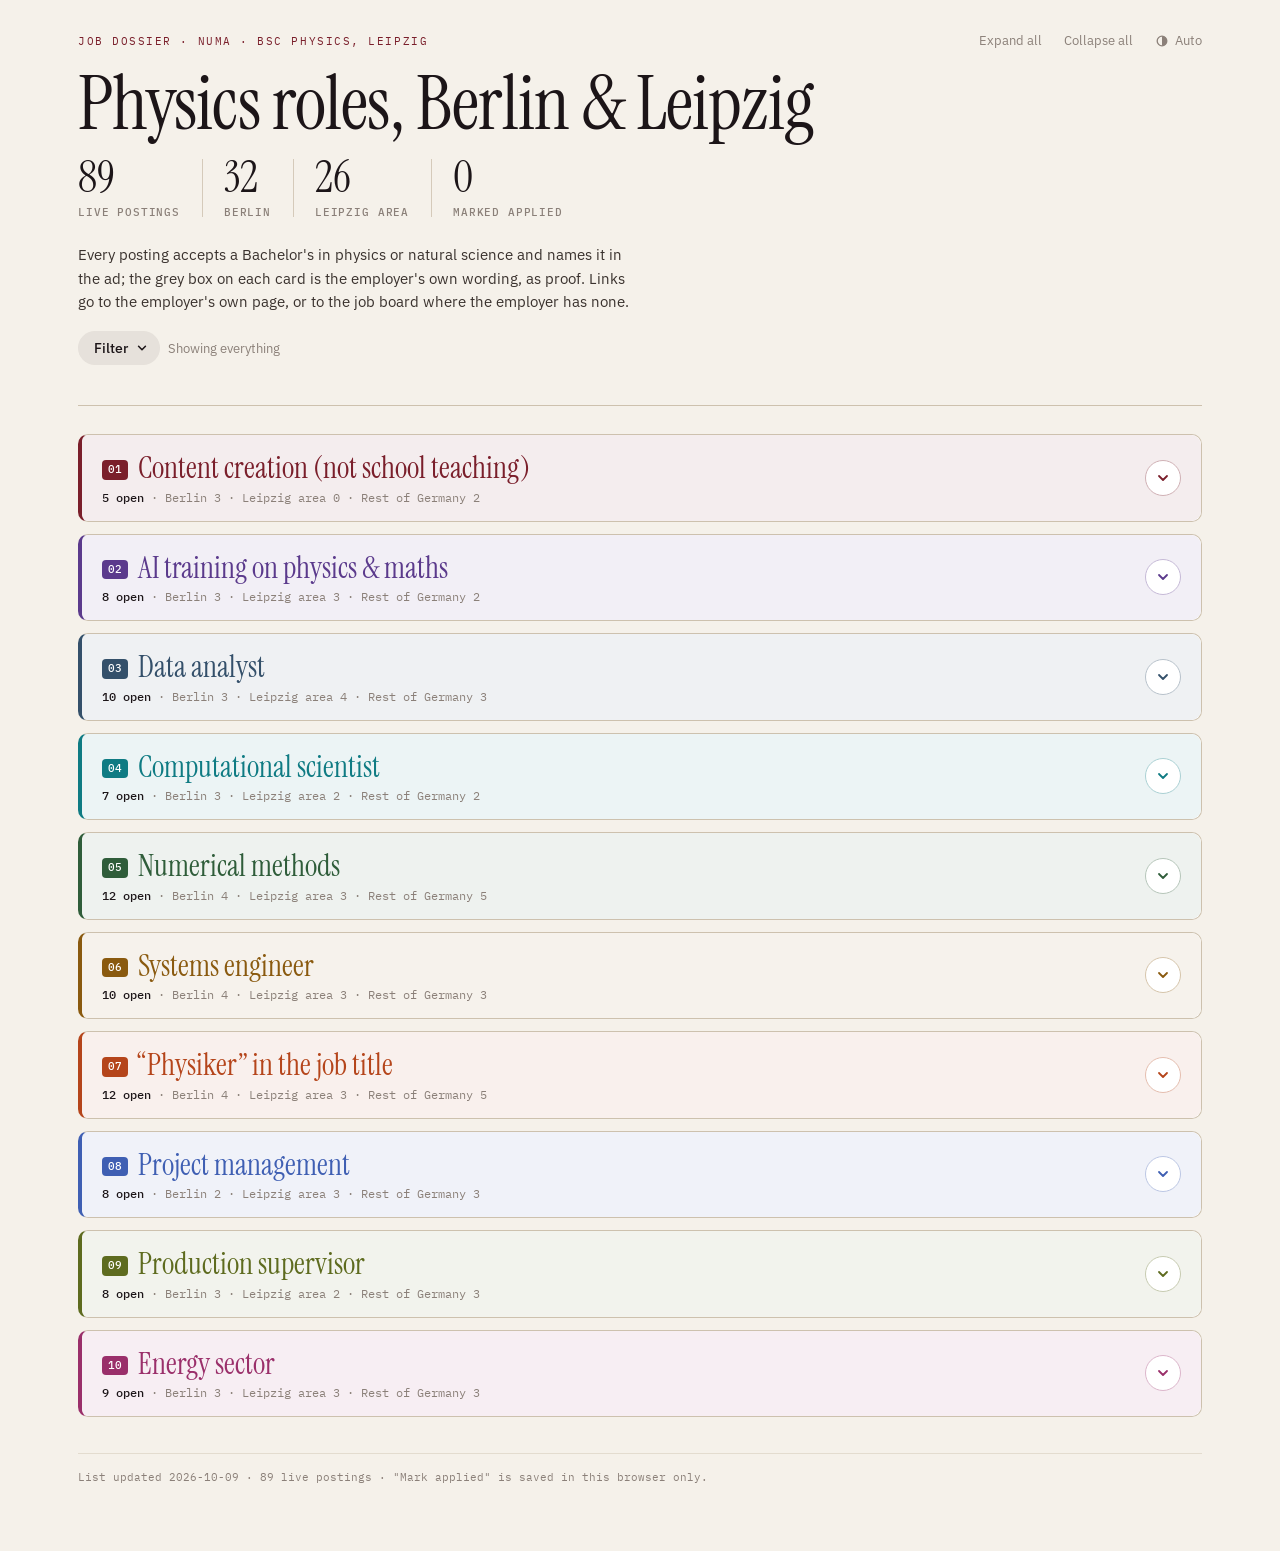
==== commit 8b4688e3: "Dark theme for the app; Auto / Light / Dark button on app and page Every colour in the live app's bo" ====
--- a/index.html
+++ b/index.html
@@ -2,6 +2,7 @@
 <title>Physik Radar</title>
 <link rel="preconnect" href="https://fonts.googleapis.com">
 <link href="https://fonts.googleapis.com/css2?family=Instrument+Serif:ital@0;1&family=IBM+Plex+Sans:wght@400;500;600&family=IBM+Plex+Mono:wght@400;500&display=swap" rel="stylesheet">
+<script>try{const t=JSON.parse(localStorage.getItem('pr.theme'));document.documentElement.dataset.theme=(t==='light'||t==='dark')?t:'auto'}catch(e){document.documentElement.dataset.theme='auto'}</script>
 <style>
 /* Layout: one column of fold-out category cards; each card holds location panels, each panel holds job cards. */
 :root{
@@ -29,6 +30,8 @@
 .eyebrow{margin:0;font:11px var(--mono);letter-spacing:.14em;text-transform:uppercase;color:var(--wine)}
 .utility{display:flex;align-items:center;gap:2px;margin-right:-10px}
 .ubtn{padding:6px 10px;border:0;border-radius:999px;background:transparent;font:13px var(--sans);color:var(--muted);cursor:pointer;white-space:nowrap;transition:background-color .15s ease,color .15s ease}
+.ubtn.theme{display:inline-flex;align-items:center;gap:6px}
+.ubtn.theme svg{flex:none}
 .ubtn:hover{background:color-mix(in srgb,var(--ink) 6%,transparent);color:var(--ink)}
 .titlerow{display:flex;align-items:flex-end;justify-content:space-between;gap:14px 40px;flex-wrap:wrap;margin-top:-6px}
 h1{margin:0;font:400 clamp(46px,7.4vw,76px)/.98 var(--serif);letter-spacing:-.012em;text-wrap:balance}
@@ -175,7 +178,7 @@
   <header class="mast">
     <div class="topline">
       <p class="eyebrow">Job dossier · Numa · BSc Physics, Leipzig</p>
-      <div class="utility" role="group" aria-label="Open or close all categories"><button class="ubtn" id="expand-all" type="button">Expand all</button><button class="ubtn" id="collapse-all" type="button">Collapse all</button></div>
+      <div class="utility" role="group" aria-label="Open or close all categories"><button class="ubtn" id="expand-all" type="button">Expand all</button><button class="ubtn" id="collapse-all" type="button">Collapse all</button><button class="ubtn theme" id="theme" type="button"></button></div>
     </div>
     <div class="titlerow">
       <h1>Physics roles, Berlin &amp; Leipzig</h1>
@@ -469,6 +472,34 @@
 document.getElementById('q').addEventListener('input',e=>setQ(e.target.value));
 document.querySelectorAll('[data-loc]').forEach(b=>b.addEventListener('click',()=>setLoc(b.dataset.loc)));
 document.getElementById('fbtn').append(chev(12));
+// Theme: 'auto' follows the system, or 'light' / 'dark' as chosen; stored in this browser. The button cycles the three.
+// The <head> sets data-theme before first paint, so a stored choice never flashes.
+const THEMES = { auto: ['Auto', 'Theme follows your system. Click for light.'], light: ['Light', 'Light theme. Click for dark.'], dark: ['Dark', 'Dark theme. Click to follow your system.'] };
+function themeIcon(kind) {
+  const NS = 'http://www.w3.org/2000/svg';
+  const svg = document.createElementNS(NS, 'svg');
+  svg.setAttribute('viewBox', '0 0 16 16'); svg.setAttribute('width', 14); svg.setAttribute('height', 14); svg.setAttribute('aria-hidden', 'true');
+  const add = (tag, attrs) => { const n = document.createElementNS(NS, tag); for (const [k, v] of Object.entries(attrs)) n.setAttribute(k, v); svg.append(n); };
+  const line = { fill: 'none', stroke: 'currentColor', 'stroke-width': '1.5', 'stroke-linecap': 'round' };
+  if (kind === 'light') {
+    add('circle', { cx: 8, cy: 8, r: 3, ...line });
+    for (let i = 0; i < 8; i++) { const a = i * Math.PI / 4, c = Math.cos(a), s = Math.sin(a); add('path', { d: `M${8 + 5 * c} ${8 + 5 * s}L${8 + 6.5 * c} ${8 + 6.5 * s}`, ...line }); }
+  } else if (kind === 'dark') {
+    add('path', { d: 'M13 9.5A5.5 5.5 0 1 1 6.5 3a4.5 4.5 0 0 0 6.5 6.5z', ...line, 'stroke-linejoin': 'round' });
+  } else {
+    add('circle', { cx: 8, cy: 8, r: 5.5, ...line });
+    add('path', { d: 'M8 2.5a5.5 5.5 0 0 1 0 11z', fill: 'currentColor' });
+  }
+  return svg;
+}
+let theme = store.get('pr.theme', 'auto'); if (!THEMES[theme]) theme = 'auto';
+function showTheme() {
+  document.documentElement.dataset.theme = theme;
+  const b = document.getElementById('theme'), [label, title] = THEMES[theme];
+  b.replaceChildren(themeIcon(theme), label); b.title = title; b.setAttribute('aria-label', title);
+}
+document.getElementById('theme').addEventListener('click', () => { theme = { auto: 'light', light: 'dark', dark: 'auto' }[theme]; store.set('pr.theme', theme); showTheme(); });
+showTheme();
 document.getElementById('fbtn').addEventListener('click',()=>setPanel(!filterOpen));
 document.querySelectorAll('[data-loc]').forEach(x => { const on = x.dataset.loc === loc; x.setAttribute('aria-pressed', String(on)); x.classList.toggle('on', on); });
 document.getElementById('expand-all').addEventListener('click',()=>foldAll(true));
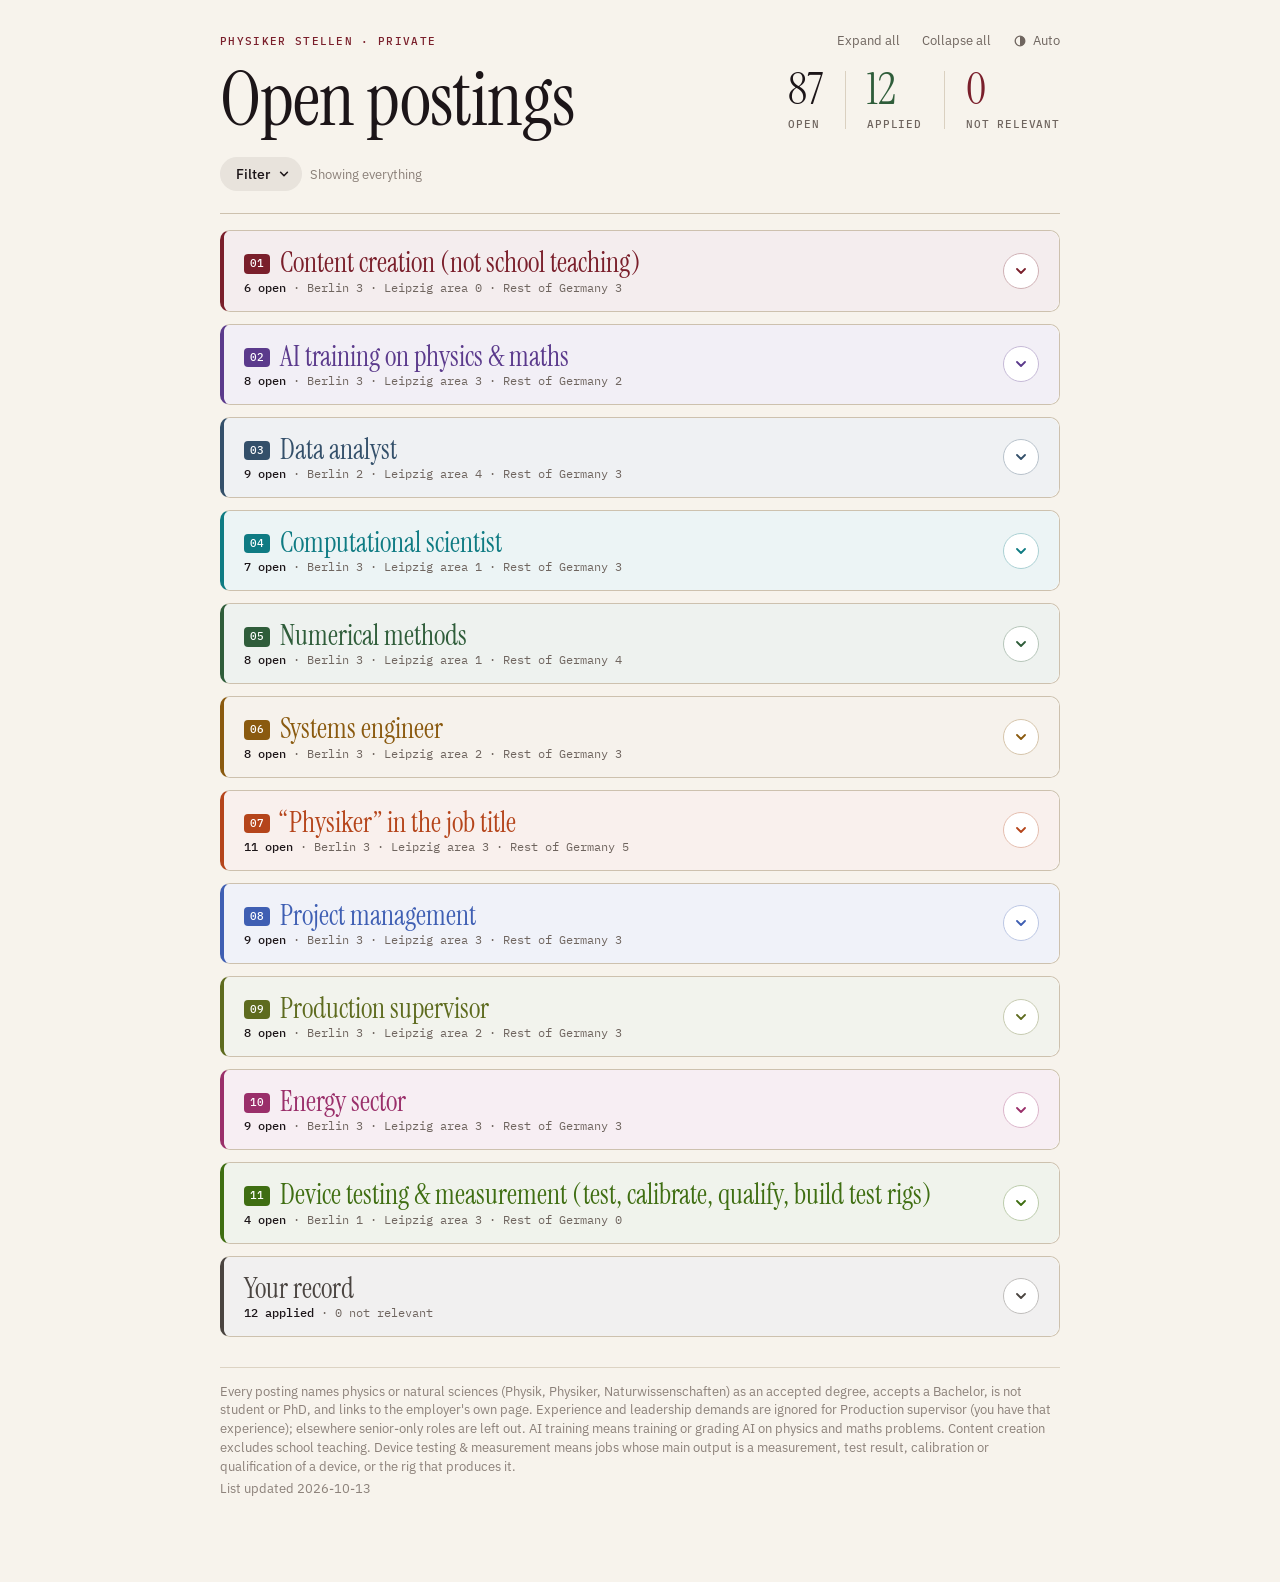
==== commit 44eb8870: "Replace the old Supabase page with a static copy of the AppDeploy board (v47) The page code (page.js" ====
--- a/index.html
+++ b/index.html
@@ -1,510 +1,30 @@
-<!doctype html><html><head><meta charset=utf8><meta name=viewport content="width=device-width,initial-scale=1,viewport-fit=cover"><style>:root{color-scheme:light;box-sizing:border-box;padding-top:env(safe-area-inset-top,0px);padding-bottom:env(safe-area-inset-bottom,0px)}html{scroll-padding-top:env(safe-area-inset-top,0px)}body{margin:0;padding:0;font:14px -apple-system,BlinkMacSystemFont,sans-serif;background:#faf9f5;color:#141413}img{max-width:100%}[hidden]:not([hidden=until-found i]){display:none!important}</style></head><body>
-<title>Physik Radar</title>
+<!doctype html>
+<html lang="en">
+<head>
+<meta charset="utf-8">
+<meta name="viewport" content="width=device-width,initial-scale=1,viewport-fit=cover">
+<title>Physiker Stellen</title>
 <link rel="preconnect" href="https://fonts.googleapis.com">
+<link rel="preconnect" href="https://fonts.gstatic.com" crossorigin>
 <link href="https://fonts.googleapis.com/css2?family=Instrument+Serif:ital@0;1&family=IBM+Plex+Sans:wght@400;500;600&family=IBM+Plex+Mono:wght@400;500&display=swap" rel="stylesheet">
-<script>try{const t=JSON.parse(localStorage.getItem('pr.theme'));document.documentElement.dataset.theme=(t==='light'||t==='dark')?t:'auto'}catch(e){document.documentElement.dataset.theme='auto'}</script>
-<style>
-/* Layout: one column of fold-out category cards; each card holds location panels, each panel holds job cards. */
-:root{
-  --bg:#f5f1ea; --paper:#ffffff; --panel:#f5f1ea; --ink:#1c1518; --ink2:#3a322e; --muted:#8b8079; --line:#cdc1ae; --line2:#e3dccf;
-  --wine:#7a1f2b; --wine-soft:#f3dcdc; --amber:#7a4b12; --amber-soft:#f4e3c1; --slate:#3b4551; --slate-soft:#dfe3e8; --quote:#fbf6ee;
-  --serif:'Instrument Serif',Georgia,serif; --sans:'IBM Plex Sans',system-ui,sans-serif; --mono:'IBM Plex Mono',ui-monospace,monospace;
-  --bar-h:0px; --fold-ease:cubic-bezier(.4,0,.2,1); --fold-open:320ms; --fold-close:240ms;
-}
-@media (prefers-color-scheme: dark){:root:not([data-theme="light"]){
-  --bg:#17120f; --paper:#211a17; --panel:#1b1512; --ink:#f2ece3; --ink2:#d9cfc3; --muted:#a39689; --line:#4a3e36; --line2:#382e28;
-  --wine:#e2a2aa; --wine-soft:#3d2026; --amber:#e8bf7a; --amber-soft:#3a2b14; --slate:#c3ccd6; --slate-soft:#262c33; --quote:#2a211c; color-scheme:dark}}
-:root[data-theme="dark"]{
-  --bg:#17120f; --paper:#211a17; --panel:#1b1512; --ink:#f2ece3; --ink2:#d9cfc3; --muted:#a39689; --line:#4a3e36; --line2:#382e28;
-  --wine:#e2a2aa; --wine-soft:#3d2026; --amber:#e8bf7a; --amber-soft:#3a2b14; --slate:#c3ccd6; --slate-soft:#262c33; --quote:#2a211c; color-scheme:dark}
-html,body{background:var(--bg);color:var(--ink);font-family:var(--sans);-webkit-font-smoothing:antialiased;overflow-x:clip}
-*{box-sizing:border-box}
-a{color:var(--wine)}
-.wrap{max-width:1180px;margin:0 auto;padding-inline:16px;padding-block:0 64px}
-@media(min-width:760px){.wrap{padding-inline:28px}}
-button:focus-visible,a:focus-visible,input:focus-visible{outline:2px solid var(--wine);outline-offset:2px}
-/* The masthead, same grammar as the live app (9 Oct 2026): the title is the largest thing, the figures are plain numerals
-   between hairlines, the filters sit behind one button and whatever is on shows as a tag beside it. */
-header.mast{padding-block:26px 22px;border-bottom:1px solid var(--line);display:grid;gap:18px}
-.topline{display:flex;justify-content:space-between;align-items:center;gap:8px 16px;flex-wrap:wrap}
-.eyebrow{margin:0;font:11px var(--mono);letter-spacing:.14em;text-transform:uppercase;color:var(--wine)}
-.utility{display:flex;align-items:center;gap:2px;margin-right:-10px}
-.ubtn{padding:6px 10px;border:0;border-radius:999px;background:transparent;font:13px var(--sans);color:var(--muted);cursor:pointer;white-space:nowrap;transition:background-color .15s ease,color .15s ease}
-.ubtn.theme{display:inline-flex;align-items:center;gap:6px}
-.ubtn.theme svg{flex:none}
-.ubtn:hover{background:color-mix(in srgb,var(--ink) 6%,transparent);color:var(--ink)}
-.titlerow{display:flex;align-items:flex-end;justify-content:space-between;gap:14px 40px;flex-wrap:wrap;margin-top:-6px}
-h1{margin:0;font:400 clamp(46px,7.4vw,76px)/.98 var(--serif);letter-spacing:-.012em;text-wrap:balance}
-.lede{margin:0;max-width:62ch;color:var(--ink2);line-height:1.55;font-size:15px}
-.figs{display:flex;flex-wrap:wrap;align-items:flex-end;padding-bottom:6px}
-.fig{position:relative;padding:0 22px}
-.fig:first-child{padding-left:0}.fig:last-child{padding-right:0}
-.fig+.fig::before{content:'';position:absolute;left:0;top:4px;bottom:2px;width:1px;background:var(--line);opacity:.8}
-.fig b{display:block;font:400 44px/1 var(--serif);font-variant-numeric:tabular-nums}
-.fig span{display:block;margin-top:6px;font:500 10.5px var(--mono);letter-spacing:.08em;text-transform:uppercase;color:var(--muted)}
-.filterrow{display:flex;align-items:center;gap:8px;flex-wrap:wrap}
-.ftags{display:contents}
-.fbtn{display:inline-flex;align-items:center;gap:8px;padding:8px 12px 8px 16px;border:0;border-radius:999px;background:color-mix(in srgb,var(--ink) 7%,transparent);color:var(--ink);font:500 14px var(--sans);cursor:pointer;transition:background-color .15s ease,color .15s ease}
-.fbtn:hover{background:color-mix(in srgb,var(--ink) 12%,transparent)}
-.fbtn[aria-expanded="true"]{background:var(--ink);color:var(--bg)}
-.fbtn[aria-expanded="true"] .chev{transform:rotate(180deg)}
-.tag{display:inline-flex;align-items:center;gap:8px;padding:6px 8px 6px 14px;border:0;border-radius:999px;background:var(--wine-soft);color:var(--wine);font:500 13px var(--sans);cursor:pointer}
-.tag i{display:grid;place-items:center;width:18px;height:18px;border-radius:50%;background:color-mix(in srgb,var(--wine) 14%,transparent);font-style:normal;font-size:13px;line-height:1;transition:background-color .15s ease,color .15s ease}
-.tag:hover i{background:var(--wine);color:var(--bg)}
-.fnote{color:var(--muted);font-size:13px}
-.fpanel{display:grid;grid-template-rows:0fr;min-height:0;align-self:start;opacity:0;margin-top:-18px;transition:grid-template-rows var(--fold-open) var(--fold-ease),opacity var(--fold-open) var(--fold-ease)}
-.fpanel[data-open="1"]{grid-template-rows:1fr;opacity:1}
-.fpanel-i{min-height:0;overflow:clip}
-.fcard{display:grid;gap:18px;padding:18px 20px 20px;border-radius:16px;background:color-mix(in srgb,var(--ink) 3.5%,transparent)}
-.flabel{margin:0 0 9px;font:500 11px var(--mono);letter-spacing:.1em;text-transform:uppercase;color:var(--muted)}
-.search{width:100%;max-width:420px;font:14px var(--sans);padding:8px 12px;border:0;border-radius:999px;background:var(--paper);color:var(--ink);box-shadow:0 0 0 1px color-mix(in srgb,var(--ink) 7%,transparent)}
-.seg{display:inline-flex;flex-wrap:wrap;gap:2px;padding:3px;border-radius:999px;background:color-mix(in srgb,var(--ink) 6%,transparent)}
-.segbtn{display:inline-flex;align-items:center;gap:8px;padding:7px 14px;border:0;border-radius:999px;background:transparent;font:14px var(--sans);color:var(--muted);cursor:pointer;transition:background-color .15s ease,color .15s ease,box-shadow .15s ease}
-.segbtn:hover{color:var(--ink)}
-.segbtn.on{background:var(--paper);color:var(--ink);font-weight:500;box-shadow:0 1px 2px rgba(0,0,0,.16),0 0 0 1px color-mix(in srgb,var(--ink) 4%,transparent)}
-.n{font:500 11px var(--mono);opacity:.65}
-.cchips{display:flex;flex-wrap:wrap;gap:6px}
-.cchip{display:inline-flex;align-items:center;gap:7px;padding:6px 13px;border:0;border-radius:999px;background:var(--paper);color:var(--ink);font:13.5px var(--sans);cursor:pointer;box-shadow:0 0 0 1px color-mix(in srgb,var(--ink) 7%,transparent);transition:background-color .15s ease,color .15s ease,box-shadow .15s ease}
-.cchip[data-cat]::before{content:'';width:8px;height:8px;border-radius:50%;background:var(--cat);flex:none}
-.cchip .jn{font:11px var(--mono);color:var(--muted)}
-.cchip:hover{box-shadow:0 0 0 1px var(--cat-line,var(--line))}
-.cchip.on{background:var(--cat,var(--ink));color:var(--paper);box-shadow:none}
-.cchip.on .jn,.cchip.on .n{color:var(--paper);opacity:.85}
-.cchip.on::before{background:var(--paper)}
-
-/* One colour per category, on the category header only, so a category title never reads like a job title: job titles stay in ink. */
-[data-cat="content"]{--cat-base:#7a1f2b}
-[data-cat="ai"]{--cat-base:#5b3a8c}
-[data-cat="data"]{--cat-base:#34506a}
-[data-cat="computational"]{--cat-base:#0f7b83}
-[data-cat="numerical"]{--cat-base:#2f5d3a}
-[data-cat="systems"]{--cat-base:#8a5a0f}
-[data-cat="physiker"]{--cat-base:#b5451b}
-[data-cat="pm"]{--cat-base:#3f5fb3}
-[data-cat="production"]{--cat-base:#5e6b1f}
-[data-cat="energy"]{--cat-base:#9a2f6a}
-[data-cat]{--cat:var(--cat-base);--cat-soft:color-mix(in srgb,var(--cat) 8%,var(--paper));--cat-line:color-mix(in srgb,var(--cat) 35%,var(--paper))}
-@media (prefers-color-scheme: dark){:root:not([data-theme="light"]) [data-cat]{--cat:color-mix(in srgb,var(--cat-base) 55%,#fff)}}
-:root[data-theme="dark"] [data-cat]{--cat:color-mix(in srgb,var(--cat-base) 55%,#fff)}
-
-/* Sections: the header is the control and never changes size; the body unfolds beneath it (grid rows 0fr -> 1fr animates the real
-   height) while sliding down 8px. One curve and one clock for everything that moves, including the window scroll (see the script). */
-.cats{display:flex;flex-direction:column;gap:12px;margin-top:28px}
-.cat{background:var(--paper);border:1px solid var(--line);border-left:4px solid var(--cat);border-radius:10px;scroll-margin-top:calc(var(--bar-h) + 12px);transition:border-color var(--fold-open) var(--fold-ease),box-shadow var(--fold-open) var(--fold-ease)}
-.cat[data-collapsed="1"]:hover{border-color:var(--cat-line);border-left-color:var(--cat)}
-.cat[data-collapsed="0"]{border-color:var(--cat-line);border-left-color:var(--cat);box-shadow:0 12px 32px -20px rgba(0,0,0,.28)}
-.sec-head{display:flex;align-items:center;justify-content:space-between;gap:12px 16px;padding:16px 20px;border-radius:6px 10px 10px 6px;background:var(--cat-soft);cursor:pointer;user-select:none;-webkit-tap-highlight-color:transparent;transition:box-shadow .15s ease}
-.sec-head:hover{box-shadow:inset 0 0 0 999px rgba(0,0,0,.03)}
-.cat[data-collapsed="0"]>.sec-head{position:sticky;top:var(--bar-h);z-index:5;border-radius:6px 10px 0 0;box-shadow:0 1px 0 var(--cat-line)}
-.cat[data-collapsed="0"]>.sec-head:hover{box-shadow:0 1px 0 var(--cat-line),inset 0 0 0 999px rgba(0,0,0,.03)}
-.head-main{min-width:0}
-.head-side{display:flex;align-items:center;flex:none}
-.cat h2{margin:0;font:400 clamp(24px,3vw,30px)/1.15 var(--serif);color:var(--cat);text-wrap:balance}
-.cat h2 .num{display:inline-block;min-width:26px;padding:2px 6px;margin-right:10px;border-radius:4px;background:var(--cat);color:var(--paper);font:500 11px/1.4 var(--mono);text-align:center;vertical-align:5px}
-.split{margin:4px 0 0;font:12px var(--mono);color:var(--muted);font-variant-numeric:tabular-nums}
-.split .lead{color:var(--ink);font-weight:500}
-
-.toggle{display:inline-flex;align-items:center;justify-content:center;flex:none;width:36px;height:36px;padding:0;border:1px solid var(--cat-line);border-radius:50%;background:var(--paper);color:var(--cat);cursor:pointer;transition:border-color .15s ease,color .15s ease,background-color var(--fold-open) var(--fold-ease),transform .1s ease}
-.sec-head:hover .toggle,.toggle:hover{border-color:var(--cat)}
-.toggle:active{transform:scale(.94)}
-.cat[data-collapsed="0"]>.sec-head .toggle{background:var(--cat);border-color:var(--cat);color:var(--paper)}
-.chev{display:block;transition:transform var(--fold-open) var(--fold-ease)}
-.cat[data-collapsed="0"]>.sec-head .chev{transform:rotate(180deg)}
-
-.fold{display:grid;grid-template-rows:1fr;overflow-anchor:none;transition:grid-template-rows var(--fold-open) var(--fold-ease)}
-.fold>.fold-i{overflow:clip;min-height:0}  /* clip, not hidden: lets the city headers inside pin to the window */
-.fold>.fold-i>*{transition:opacity var(--fold-open) var(--fold-ease),transform var(--fold-open) var(--fold-ease)}
-.fold[data-open="0"]{grid-template-rows:0fr;transition-duration:var(--fold-close)}
-.fold[data-open="0"]>.fold-i>*{opacity:0;transform:translateY(-8px);transition-duration:var(--fold-close)}
-.cats.no-anim .fold,.cats.no-anim .fold>.fold-i>*,.cats.no-anim .chev,.cats.no-anim .toggle,.cats.no-anim .atoggle,.cats.no-anim .cat{transition:none!important}
-.cat-body{padding:12px 12px 12px;display:grid;gap:12px}
-@media(min-width:760px){.cat-body{padding:12px 16px 16px}}
-
-/* Cities inside an open category: each a fold-out panel in the city's colour (the colour of the city pill on its cards). Smaller and
-   plainer than a category header (mono capitals, no band), so the two levels never look alike. While open, a city's header pins just
-   under its category's header, which itself pins under the top bar. */
-[data-area="berlin"]{--area:var(--wine)}
-[data-area="leipzig"]{--area:var(--amber)}
-[data-area="de"]{--area:var(--slate)}
-.area{--area-tint:color-mix(in srgb,var(--area) 6%,var(--paper));--area-line:color-mix(in srgb,var(--area) 30%,var(--paper));background:var(--area-tint);border:1px solid var(--area-line);border-left:4px solid var(--area);border-radius:8px}
-.area-head{display:flex;align-items:center;gap:6px 14px;flex-wrap:wrap;padding:8px 10px 8px 14px;background:var(--area-tint);border-radius:4px 8px 8px 4px;cursor:pointer;user-select:none;-webkit-tap-highlight-color:transparent;transition:box-shadow .15s ease}
-.area-head:hover{box-shadow:inset 0 0 0 999px rgba(0,0,0,.03)}
-.area[data-collapsed="0"]>.area-head{position:sticky;top:calc(var(--bar-h) + var(--head-h,86px));z-index:4;border-radius:4px 8px 0 0;box-shadow:0 1px 0 var(--area-line)}
-.area[data-collapsed="0"]>.area-head:hover{box-shadow:0 1px 0 var(--area-line),inset 0 0 0 999px rgba(0,0,0,.03)}
-.area-name{font:600 12.5px/1.2 var(--mono);letter-spacing:.12em;text-transform:uppercase;color:var(--area)}
-.area-count{font:12px var(--mono);color:var(--muted)}
-.area-count .short{color:var(--amber);font-weight:500}
-.area-count .full{color:#2f5d3a}
-@media (prefers-color-scheme: dark){:root:not([data-theme="light"]) .area-count .full{color:#8fc49a}}
-:root[data-theme="dark"] .area-count .full{color:#8fc49a}
-.atoggle{margin-left:auto;display:inline-flex;align-items:center;justify-content:center;flex:none;width:30px;height:30px;padding:0;border:1px solid var(--area-line);border-radius:50%;background:var(--paper);color:var(--area);cursor:pointer;transition:border-color .15s ease,color .15s ease,background-color var(--fold-open) var(--fold-ease),transform .1s ease}
-.area-head:hover .atoggle,.atoggle:hover{border-color:var(--area)}
-.atoggle:active{transform:scale(.94)}
-.atoggle:focus-visible{outline:2px solid var(--area);outline-offset:2px}
-.area[data-collapsed="0"]>.area-head .atoggle{background:var(--area);border-color:var(--area);color:var(--paper)}
-.area[data-collapsed="0"]>.area-head .chev{transform:rotate(180deg)}
-.area-body{padding:10px 12px 12px}
-.empty{margin:0;font-size:13.5px;color:var(--muted);font-style:italic}
-.grid{display:grid;grid-template-columns:1fr;gap:10px}
-@media(min-width:760px){.grid{grid-template-columns:repeat(2,minmax(0,1fr))}}
-@media(min-width:1100px){.grid{grid-template-columns:repeat(3,minmax(0,1fr))}}
-.card{background:var(--paper);border:1px solid var(--line);border-radius:6px;padding:14px 14px 10px;display:flex;flex-direction:column;gap:9px;min-width:0}
-.card.done{opacity:.55}
-.tags{display:flex;flex-wrap:wrap;gap:6px;align-items:center;justify-content:space-between}
-.tags span{font:10px var(--mono);letter-spacing:.06em;text-transform:uppercase}
-.pill{padding:2px 7px;border-radius:3px;font-weight:500}
-.emp{border:1px solid var(--amber-soft);color:var(--amber);padding:1px 6px;border-radius:3px}
-.num{color:var(--muted)}
-.card h4{margin:0;font:400 20px/1.18 var(--serif);overflow-wrap:anywhere}
-.card h4 a{color:var(--ink);text-decoration:none}
-.card h4 a:hover{color:var(--wine);text-decoration:underline}
-.orig{margin:0;font:11px/1.4 var(--mono);color:var(--muted);overflow-wrap:anywhere}
-.co{margin:0;font-size:13.5px;color:var(--ink2)}
-.co b{font-weight:500}
-.proof{background:var(--quote);border-left:2px solid var(--wine);padding:7px 9px;border-radius:0 4px 4px 0}
-.proof p{margin:0;font:11px/1.5 var(--mono);color:var(--ink2);overflow-wrap:anywhere}
-.note{margin:0;font-size:13px;line-height:1.5;color:var(--ink2)}
-.meta{margin:0;font:11px/1.5 var(--mono);color:var(--muted)}
-.acts{display:flex;gap:6px;margin-top:auto;padding-top:8px;border-top:1px solid var(--line2)}
-.acts button,.acts a{font:11px var(--mono);padding:4px 10px;border:1px solid var(--line);background:transparent;color:var(--ink2);border-radius:3px;cursor:pointer;text-decoration:none}
-.acts a{border-color:var(--wine);color:var(--wine)}
-.acts button[aria-pressed="true"]{background:var(--wine);border-color:var(--wine);color:var(--bg)}
-footer{margin-top:36px;padding-top:14px;border-top:1px solid var(--line2);font:11px/1.7 var(--mono);color:var(--muted)}
-@media(max-width:759px){.sec-head{padding:14px}.toggle{width:34px;height:34px}.fig{padding:0 12px}.fig b{font-size:34px}.fcard{padding:14px 14px 16px}}
-@media(prefers-reduced-motion:reduce){.fold,.fold>.fold-i>*,.chev,.toggle,.atoggle,.cat,.sec-head,.area-head,.fpanel{transition-duration:.01ms!important}}
-</style>
-
-<div class="wrap">
-  <header class="mast">
-    <div class="topline">
-      <p class="eyebrow">Job dossier · Numa · BSc Physics, Leipzig</p>
-      <div class="utility" role="group" aria-label="Open or close all categories"><button class="ubtn" id="expand-all" type="button">Expand all</button><button class="ubtn" id="collapse-all" type="button">Collapse all</button><button class="ubtn theme" id="theme" type="button"></button></div>
-    </div>
-    <div class="titlerow">
-      <h1>Physics roles, Berlin &amp; Leipzig</h1>
-      <div class="figs" id="figs"></div>
-    </div>
-    <p class="lede">Every posting accepts a Bachelor's in physics or natural science and names it in the ad; the grey box on each card is the employer's own wording, as proof. Links go to the employer's own page, or to the job board where the employer has none.</p>
-    <div class="filterrow">
-      <button class="fbtn" id="fbtn" type="button" aria-expanded="false" aria-controls="fpanel">Filter</button>
-      <span class="ftags" id="ftags"></span>
-    </div>
-    <div class="fpanel" id="fpanel" data-open="0" inert><div class="fpanel-i"><div class="fcard">
-      <div><p class="flabel">Search</p><input id="q" class="search" type="search" placeholder="Title, company, city, skill" aria-label="Search"></div>
-      <div><p class="flabel">Area</p><div class="seg" role="group" aria-label="Area">
-        <button class="segbtn on" type="button" data-loc="all" aria-pressed="true">All areas <span class="n" data-n="all"></span></button>
-        <button class="segbtn" type="button" data-loc="berlin" aria-pressed="false">Berlin <span class="n" data-n="berlin"></span></button>
-        <button class="segbtn" type="button" data-loc="leipzig" aria-pressed="false">Leipzig area <span class="n" data-n="leipzig"></span></button>
-        <button class="segbtn" type="button" data-loc="de" aria-pressed="false">Rest of Germany <span class="n" data-n="de"></span></button>
-      </div></div>
-      <div><p class="flabel">Category · pick one to show only that</p><div class="cchips" id="ccats" role="group" aria-label="Category"></div></div>
-    </div></div></div>
-  </header>
-  <main class="cats" id="cats"></main>
-  <footer id="foot"></footer>
-</div>
-
+<link rel="stylesheet" href="src/claude/styles/board.css">
+<link rel="stylesheet" href="src/claude/styles/static.css">
+</head>
+<body>
+<!-- This page holds no logic and no data. It mounts the app and stops. -->
+<div id="app"><p id="boot-msg">Loading…</p></div>
+<script type="module" src="src/claude/boot.js"></script>
 <script>
-const DATA = [{"n": 1, "title": "Simulation Engineer (RF / SDR systems)", "title_original": "Simulationsingenieur (m/w/d) Berlin", "company": "Dynamit Nobel Defence GmbH", "city": "Berlin", "location_group": "berlin", "category": "computational", "employment": null, "url": "https://karriere.dn-defence.com/Simulationsingenieur-mwd-Berlin-de-j317.html", "eligibility_quote_de": "Abgeschlossenes Hochschulstudium in Mathematik, Physik, Nachrichtentechnik, Elektrotechnik, Informatik oder einem vergleichbaren technischen Studiengang", "eligibility_en": "Completed university degree in mathematics, physics, communications/electrical engineering, computer science or comparable.", "salary": null, "note": "Electromagnetic and co-simulation of SDR front-end components (antennas, filters, amplifiers); physics listed explicitly and no years of experience stated, though the profile asks for solid RF-simulation knowledge, so it is a stretch for a pure BSc.", "added_on": "2026-10-07"}, {"n": 2, "title": "Calculation Engineer (structural simulation)", "title_original": "Berechnungsingenieur", "company": "BSC AG", "city": "Leipzig (alternatively Frankfurt am Main, hybrid)", "location_group": "leipzig", "category": "computational", "employment": null, "url": "https://bscag.career.softgarden.de/jobs/63052564/Berechnungsingenieur/", "eligibility_quote_de": "Abgeschlossenes Studium im Bereich Maschinenbau, Physik oder einer vergleichbaren Fachrichtung", "eligibility_en": "Completed degree in mechanical engineering, physics or a comparable field.", "salary": null, "note": "Static/dynamic FEM calculations and simulation models for product development; physics explicitly admitted, no years of experience stated, Leipzig is a named work location.", "added_on": "2026-10-07"}, {"n": 3, "title": "Analyst (Health Services Research & Health Economics Data)", "title_original": "Analytiker:in", "company": "WIG2 GmbH", "city": "Leipzig", "location_group": "leipzig", "category": "data", "employment": null, "url": "https://www.wig2.de/karriere/analytikerin/", "eligibility_quote_de": "sehr gut abgeschlossenes Studium der Mathematik, Statistik, Informatik, Physik, Gesundheitsökonomie oder Wirtschaftswissenschaften mit Vertiefung Ökonometrie oder eine vergleichbare Qualifikation", "eligibility_en": "Degree in mathematics, statistics, computer science, physics, health economics or business with econometrics, or comparable.", "salary": null, "note": "Entry-level analyst preparing and evaluating German statutory health insurance routine data in an independent research institute; a physics BSc/MSc is explicitly listed and no prior experience is required.", "added_on": "2026-10-07"}, {"n": 4, "title": "Consultant AI & Data Analytics / Data Science", "title_original": "Consultant AI & Data Analytics / Data Science (m/w/d)", "company": "Deloitte", "city": "Berlin", "location_group": "berlin", "category": "data", "employment": null, "url": "https://job.deloitte.com/job-consultant-ai-data-analytics-data-science-mwd-_48456", "eligibility_quote_de": "Abschluss in Informatik, Statistik, Finanz-/Wirtschaftsmathematik, Ingenieurwesen oder Naturwissenschaften, Know-how in Programmiersprachen und Analysewerkzeugen", "eligibility_en": "Degree in computer science, statistics, financial mathematics, engineering or natural sciences, with programming and analytics skills.", "salary": null, "note": "Graduate-level (Absolventen) data analytics/data science consulting role in Digital Risk; natural sciences explicitly admitted, no years of experience required, posted 13 Sep 2026.", "added_on": "2026-10-07"}, {"n": 5, "title": "Power Market Analyst, Management Consulting", "title_original": "Power Market Analyst, Management Consulting", "company": "AFRY", "city": "Berlin", "location_group": "berlin", "category": "data", "employment": null, "url": "https://jobs.smartrecruiters.com/AFRY/744000140866915-power-market-analyst-management-consulting", "eligibility_quote_de": "A strong quantitative degree (energy economics, economics, engineering, physics, mathematics or similar), either fresh from university or with up to about two years of relevant experience", "eligibility_en": "Quantitative degree incl. physics, fresh graduates or up to ~2 years experience.", "salary": null, "note": "Analyst role building quantitative power-market analyses and model runs (BID3) for utilities and investors; physics named, fresh graduates welcome, training provided.", "added_on": "2026-10-07"}, {"n": 6, "title": "Data Analyst", "title_original": "Data-Analyst (m/w/d)", "company": "BREUER Nachrichtentechnik GmbH", "city": "Bonn (remote)", "location_group": "de", "category": "data", "employment": null, "url": "https://breuer-nachrichtentechnik-gmbh.jobs.personio.de/job/2690266?language=de", "eligibility_quote_de": "Abgeschlossenes Studium in Data Science, Informatik, Mathematik, Physik oder einem vergleichbaren technischen Bereich", "eligibility_en": "Degree in data science, computer science, mathematics, physics or a comparable technical field.", "salary": null, "note": "Analysis of railway-switch measurement and condition data to derive forecasts and maintenance recommendations; physics named, no minimum years stated (experience with technical measurement data preferred).", "added_on": "2026-10-07"}, {"n": 7, "title": "Consultant Actuarial Mathematics / Actuary", "title_original": "Consultant (Versicherungs-) Mathematik / Aktuar (m/w/d)", "company": "Deloitte", "city": "Berlin", "location_group": "berlin", "category": "numerical", "employment": null, "url": "https://job.deloitte.com/job-consultant-versicherungs-mathematik-aktuar-mwd-_48453", "eligibility_quote_de": "Abschluss in (Wirtschafts-) Mathematik, Physik oder vergleichbarer naturwissenschaftlich-technischen Studiengang, gerne mit Promotion und Praktika in der Finanzbranche", "eligibility_en": "Degree in (business) mathematics, physics or a comparable science/engineering programme; PhD welcome but not required.", "salary": null, "note": "Graduate-level quantitative modelling job (stochastic forecasts, reserving, pricing) with funded actuary training; physics explicitly admitted, listed under Absolvent:innen; also offered in Hamburg, Hannover, Koeln, Muenchen.", "added_on": "2026-10-07"}, {"n": 8, "title": "Trainee Quantitative Models and Data Analytics (Mathematics, Physics, Statistics)", "title_original": "Traineeprogramm Quantitative Models and Data Analytics (Mathematik, Physik, Statistik) (m/w/d)", "company": "BayernLB (Bayerische Landesbank)", "city": "Muenchen", "location_group": "de", "category": "numerical", "employment": null, "url": "https://jobs.bayernlb.de/job/M%C3%BCnchen-Traineeprogramm-Quantitative-Models-and-Data-Analytics-(Mathematik,-Physik,-Statistik)-(mwd)/1031368401/", "eligibility_quote_de": "Du hast einen überdurchschnittlichen Abschluss eines akademischen Hochschulstudiums (Bachelor oder Master) in Mathematik, Wirtschaftsmathematik, Statistik, Ökonometrie, Data Science, Physik, (Wirtschafts-) Informatik oder in einem vergleichbaren Studiengang", "eligibility_en": "Above-average Bachelor or Master degree in mathematics, statistics, data science, physics, etc.", "salary": null, "note": "Bank trainee programme rotating through five quantitative model/risk departments; Bachelor in physics explicitly accepted; some practical quant experience (internships) expected.", "added_on": "2026-10-07"}, {"n": 9, "title": "Junior Actuary (Insurance Mathematician)", "title_original": "Junior Versicherungsmathematiker als Aktuar / Aktuarin (w/m/d)", "company": "KPMG AG Wirtschaftsprüfungsgesellschaft", "city": "Muenchen / Frankfurt / Duesseldorf / Hamburg / Koeln / Stuttgart / Hannover / Ulm", "location_group": "de", "category": "numerical", "employment": null, "url": "https://jobs.kpmg.de/job/Junior-Versicherungsmathematiker-als-Aktuar-Aktuarin-%28wmd%29/5203-de_DE/", "eligibility_quote_de": "Junior Versicherungsmathematiker (w/m/d) als Aktuar / Aktuarin wirst Du bei uns mit einem abgeschlossenen Studium der Wirtschaftsmathematik, Mathematik, Physik, Informatik oder Wirtschaftswissenschaften.", "eligibility_en": "Open to graduates of business mathematics, mathematics, physics, computer science or economics.", "salary": null, "note": "Graduate-level actuarial/risk-model role (Karrierelevel Absolvent:innen); physics named explicitly; not offered in Berlin or Leipzig.", "added_on": "2026-10-07"}, {"n": 10, "title": "Mathematician / Physicist, Actuarial Controlling", "title_original": "Mathematiker / Physiker Aktuarielles Controlling (w/m/d)", "company": "HUK-COBURG", "city": "Coburg", "location_group": "de", "category": "numerical", "employment": null, "url": "https://fa-eyjr-saasfaeuraprod1.fa.ocs.oraclecloud.com/hcmUI/CandidateExperience/de/sites/HUKCOBURG/job/10648", "eligibility_quote_de": "Einen sehr guten Studienabschluss in Mathematik oder Physik", "eligibility_en": "Very good degree in mathematics or physics.", "salary": null, "note": "Actuarial reserving and risk-capital modelling for P&C insurance, willingness to do actuary training; no years of experience stated, physics named explicitly (level not labelled junior, so entry fit is likely but not confirmed).", "added_on": "2026-10-07"}, {"n": 11, "title": "Junior Engineer, Process Modelling & Simulation", "title_original": "Junior Ingenieur (m/w/d) – Prozessmodellierung & Simulation (Verfahrenstechnik)", "company": "Umwelt- und Ingenieurtechnik GmbH Dresden (UIT)", "city": "Dresden", "location_group": "de", "category": "numerical", "employment": null, "url": "https://www.uit-gmbh.de/de/karriere/stellenangebote/Junior-Ingenieur-mwd-Prozessmodellierung-Simulation-Verfah-de-j866.html", "eligibility_quote_de": "Erfolgreich abgeschlossenes Studium, vorzugsweise in Umwelttechnik, Verfahrenstechnik, Chemie, Chemieingenieurwesen, Geowissenschaften, Physik, Mathematik oder einem vergleichbaren Fachgebiet", "eligibility_en": "Completed degree, preferably in environmental/process engineering, chemistry, geosciences, physics, mathematics or similar.", "salary": null, "note": "Entry-level numerical modelling of hydrometallurgical transport/reaction processes with scientific simulation frameworks; physics explicitly listed, Berufseinstieg role, permanent contract.", "added_on": "2026-10-07"}, {"n": 12, "title": "Consultant Quantitative Finance / Financial Engineering", "title_original": "Consultant Quantitative Finance / Financial Engineering (m/w/d)", "company": "Deloitte", "city": "Berlin", "location_group": "berlin", "category": "numerical", "employment": null, "url": "https://job.deloitte.com/job-consultant-quantitative-finance-financial-engineering-mwd-_50143", "eligibility_quote_de": "Abschluss in einem MINT (Mathematik, Informatik, Naturwissenschaft, Technik)- oder wirtschaftswissenschaftlichen Studiengang mit quantitativem Fokus", "eligibility_en": "Degree in a STEM field including natural science, or economics with quantitative focus.", "salary": null, "note": "Graduate-level quant consulting building valuation and risk models for financial clients; suits a physicist with numerics and simulation skills.", "added_on": "2026-10-07"}, {"n": 13, "title": "Consultant Quantitative Analytics - Financial Services", "title_original": "Consultant Quantitative Analytics - Financial Services (m/w/d)", "company": "Deloitte", "city": "Frankfurt am Main", "location_group": "de", "category": "numerical", "employment": null, "url": "https://job.deloitte.com/job-consultant-quantitative-analytics-financial-services-mwd-_46463", "eligibility_quote_de": "Abgeschlossenes Studium der (Wirtschafts-) Mathematik, (Wirtschafts-) Informatik, Physik oder Wirtschaftswissenschaften mit dem Schwerpunkt Finanzen sowie idealerweise Vertiefungsfächern einem der folgenden Bereiche: Machine Learning, Artificial Intelligence, multivariate statistische Verfahren, Ökonometrie, Operations Research oder Finanzmathematik", "eligibility_en": "Degree in maths, computer science, physics or economics with finance focus.", "salary": null, "note": "Entry-level quantitative modelling and valuation consulting for financial services; physics named explicitly.", "added_on": "2026-10-07"}, {"n": 14, "title": "Consultant Quantitative Methods & Strategy", "title_original": "Consultant - quantitative Methoden & Strategy (w|m|d)", "company": "zeb", "city": "Berlin", "location_group": "berlin", "category": "numerical", "employment": null, "url": "https://zeb-career.com/de/jobs/absolvierende/consultant-quantitative-methoden-strategy-885", "eligibility_quote_de": "Erfolgreicher Hochschulabschluss (Mathematik, Naturwissenschaften, z. B. Physik, oder Wirtschaftswissenschaften, z. B. VWL, BWL oder Wirtschaftsinformatik).", "eligibility_en": "University degree in maths, natural sciences such as physics, or economics.", "salary": null, "note": "Graduate role (Absolvierende) building quantitative risk models and scenarios for bank clients; category fit moderate, permanently advertised.", "added_on": "2026-10-07"}, {"n": 15, "title": "Science Editor (Wissenschaftsredakteur/in), full or part time, entry via Volontariat possible", "title_original": "Wissenschaftsredakteur*in (m/w/d) in Voll- oder Teilzeit", "company": "Golem.de (Golem Karrierewelt)", "city": "Berlin", "location_group": "berlin", "category": "content", "employment": "EMPLOYEE", "url": "https://karrierewelt.golem.de/pages/golem-de-sucht-wissenschaftsredakteur-in-m-w-d", "eligibility_quote_de": "Studium der Physik oder eines anderen naturwissenschaftlichen Fachs", "eligibility_en": "A degree in physics or another natural science is listed as a plus point; the ad also says people lacking journalistic experience can enter via a Volontariat or as Jungredakteur*in.", "salary": null, "note": "Write news, explainers and reports on particle physics, space, energy and AI for Golem.de's tech readership, from the Berlin office, hybrid or fully remote. Physics is a stated plus (not a hard requirement) and the ad offers a Volontariat or junior route for people without journalistic experience, so a BSc physicist can apply. The ad is undated and applications go by e-mail to jobs@golem.de; the page was live today.", "added_on": "2026-10-07"}, {"n": 16, "title": "Physicist / Specialist for Scientific Laser Systems", "title_original": "Physiker / Spezialist für wissenschaftliche Lasersysteme (m/w/d)", "company": "Sirah Lasertechnik GmbH", "city": "Grevenbroich", "location_group": "de", "category": "physiker", "employment": null, "url": "https://karriere.sirah.com/stellenanzeigen/physiker-spezialist-fuer-wissenschaftliche-lasersysteme-m-w-d/", "eligibility_quote_de": "Du verfügst über ein abgeschlossenes Studium der Physik mit Schwerpunkt Laserphysik (mindestens Bachelor)", "eligibility_en": "Completed physics degree with a laser physics focus; a Bachelor is the stated minimum.", "salary": null, "note": "Builds, commissions and characterises custom pulsed dye and Ti:sapphire laser systems for research institutes and trains customers; Bachelor in physics is explicitly enough.", "added_on": "2026-10-07"}, {"n": 17, "title": "Physicist (Uni/FH)", "title_original": "Physiker*in Uni/FH", "company": "TOPTICA Photonics SE", "city": "Gräfelfing (near Munich)", "location_group": "de", "category": "physiker", "employment": null, "url": "https://join.toptica.com/de/career/2263", "eligibility_quote_de": "nach Möglichkeit bereits Erfahrung im Aufbau von Lasersystemen, z.B. im Rahmen Ihrer Bachelor- und/oder Masterarbeit, gerne auch Promotion", "eligibility_en": "Seeks a physicist (Uni/FH, career-starter level); experience from a Bachelor's or Master's thesis in building laser systems is enough, a PhD is optional.", "salary": null, "note": "Production role assembling custom nonlinear-optics laser systems and installing them at customers; page tags it Berufseinsteiger*innen and names a Bachelor thesis as sufficient experience.", "added_on": "2026-10-07"}, {"n": 18, "title": "Engineer / Physicist in Technical Sales for High-Tech Applications in Materials Science", "title_original": "Ingenieur / Physiker (m/w/d) im technischen Vertrieb für Hightech-Anwendungen im Bereich Materialwissenschaft", "company": "SmarAct GmbH", "city": "Oldenburg", "location_group": "de", "category": "physiker", "employment": null, "url": "https://www.smaract.com/en/vacancies/10314-ingenieur-physiker-m-w-d-im-technischen-vertrieb-f%C3%BCr-hightech-anwendungen-im-bereich-materialwissenschaft", "eligibility_quote_de": "Studium im Bereich Physik, Ingenieurwissenschaften oder vergleichbar", "eligibility_en": "Degree in physics, engineering or comparable; sales experience is only 'ideally' expected.", "salary": null, "note": "Technical sales and application consulting for micro- and nano-positioning and measurement systems in materials science; no minimum experience stated, physics named first.", "added_on": "2026-10-07"}, {"n": 19, "title": "Natural Scientist as Career Changer in IT Project Work for Public Transport Software Projects", "title_original": "Naturwissenschaftler (m/w/d) als Quereinsteiger in der IT-Projektarbeit für Softwareprojekte im ÖPNV", "company": "IVU Traffic Technologies AG", "city": "Berlin", "location_group": "berlin", "category": "pm", "employment": null, "url": "https://www.ivu.com/de/bewerben/stellenangebote/naturwissenschaftler-mwd-als-quereinsteiger-im-it-projektmanagement-fuer-softwareprojekte-im-oepnv", "eligibility_quote_de": "Du hast ein Studium in einer Ingenieur- oder Naturwissenschaft abgeschlossen", "eligibility_en": "You have completed a degree in an engineering or natural science.", "salary": null, "note": "Natural scientists plan and steer software roll-out projects at public transport operators; listed for Absolventen and career changers, permanent contract, so a BSc physicist can start directly.", "added_on": "2026-10-07"}, {"n": 20, "title": "Project Manager for IT Projects in Public Transport", "title_original": "Projektmanager (m/w/d) für IT-Projekte im Öffentlichen Verkehr", "company": "IVU Traffic Technologies AG", "city": "Berlin", "location_group": "berlin", "category": "pm", "employment": null, "url": "https://www.ivu.com/de/bewerben/stellenangebote/projektmanager-mwd-fuer-it-projekte-im-oeffentlichen-verkehr", "eligibility_quote_de": "Du hast ein Studium in einer Ingenieur-, Natur- oder Wirtschaftswissenschaft abgeschlossen", "eligibility_en": "You have completed a degree in an engineering, natural science or economics discipline.", "salary": null, "note": "Leads software delivery projects with bus and rail customers; listed for Berufserfahrene and Absolventen, and prior project-lead experience is only 'optimalerweise' (ideally), so a BSc physicist can apply.", "added_on": "2026-10-07"}, {"n": 21, "title": "Junior Consultant - Nuclear Waste Logistics & Digital Transformation", "title_original": "Junior Consultant – Nuclear Waste Logistics & Digitale Transformation (m/w/d)", "company": "GET IT", "city": "Grevenbroich / Düsseldorf", "location_group": "de", "category": "pm", "employment": null, "url": "https://myget-it.com/junior-consultant-nwl", "eligibility_quote_de": "Abgeschlossenes Studium im Bereich Ingenieurwesen, Naturwissenschaften, (Wirtschafts-) Informatik oder eine vergleichbare Qualifikation", "eligibility_en": "Completed degree in engineering, natural sciences, (business) informatics or comparable.", "salary": null, "note": "Entry-level role growing into a Project & Process Management Professional on digital transformation workstreams for authorities and operators in nuclear decommissioning; experience from internships is only a plus, so a BSc physicist can start.", "added_on": "2026-10-07"}, {"n": 22, "title": "Junior Project Manager Renewable Energies & Energy Research (for a research centre in Jülich)", "title_original": "Junior Projektmanager (m/w/d) Erneuerbare Energien & Energieforschung", "company": "Alpha-Engineering KG (placement for a large European research facility)", "city": "Jülich", "location_group": "de", "category": "pm", "employment": null, "url": "https://jobs.alphaengineering.eu/stellenangebote/593411655", "eligibility_quote_de": "Abgeschlossenes Studium im Bereich Ingenieurwesen oder Naturwissenschaften", "eligibility_en": "Completed degree in engineering or natural sciences.", "salary": null, "note": "Permanent junior role assessing renewable-energy research projects under public funding programmes; only first knowledge of project management is a plus, so a BSc physicist can apply. Employer is a staffing/engineering firm placing at the research centre.", "added_on": "2026-10-07"}, {"n": 23, "title": "Test Requirements Engineer", "title_original": "Test Requirements Engineer (m/w/x)", "company": "K-tronik", "city": "Berlin", "location_group": "berlin", "category": "systems", "employment": null, "url": "https://bewerbung.k-tronik.de/de/7336", "eligibility_quote_de": "ein abgeschlossenes technisches Studium, beispielsweise in Nachrichtentechnik, Elektrotechnik, Physik oder Luft- und Raumfahrttechnik", "eligibility_en": "Completed technical degree, for example in communications engineering, electrical engineering, physics or aerospace engineering.", "salary": null, "note": "System-level test requirements and verification for communication systems; the portal tags it 'with or without work experience' but the text asks for some systems engineering experience without stating years.", "added_on": "2026-10-07"}, {"n": 24, "title": "System Engineer, Satellite Components", "title_original": "Systemingenieur Satellitenkomponenten (m/w/d)", "company": "Astrofein", "city": "Berlin", "location_group": "berlin", "category": "systems", "employment": null, "url": "https://www.astrofein.com/stelle/systemingenieur-satellitenkomponenten-m-w-d/", "eligibility_quote_de": "Studium der Physik oder im Ingenieurswesen, z.B. Luft- und Raumfahrt, Physikalische Technik, Elektrotechnik, Maschinenbau oder vergleichbare Studienrichtungen", "eligibility_en": "Degree in physics or engineering (aerospace, physical technology, electrical, mechanical or similar).", "salary": null, "note": "System engineering for satellite components; physics is named first, experience 'ideally in a similar position' with no years stated, and the role includes coordinating project teams.", "added_on": "2026-10-07"}, {"n": 25, "title": "Technical Application and Support Engineer (Semiconductor)", "title_original": "Technical Application and Support Engineer (Applikations- und Supportspezialist in der Halbleiterindustrie)", "company": "LayTec AG", "city": "Berlin", "location_group": "berlin", "category": "systems", "employment": null, "url": "https://laytec.de/company/career/technical-application-and-support-engineer-applikations-und-supportspezialist-in-der-halbleiterindustrie-fur-unsere-abteilung-application-and-support", "eligibility_quote_de": "Abgeschlossenes Studium einer technischen oder naturwissenschaftlichen Fachrichtung, beispielsweise Physik, Elektrotechnik, Materialwissenschaften, Nanotechnologie oder Maschinenbau", "eligibility_en": "Degree in a technical or natural-science field, e.g. physics, electrical engineering, materials science, nanotechnology or mechanical engineering.", "salary": "47,000-62,000 EUR (per jobvector, not on employer page)", "note": "Application and support engineering for optical measurement systems in semiconductor fabs; first work experience is wanted, no years stated.", "added_on": "2026-10-07"}, {"n": 26, "title": "Systems Engineer (Rail Safety, RAM)", "title_original": "System Engineer / Elektrotechniker (gn) RAM und Funktionale Sicherheit", "company": "ICS - Informatik Consulting Systems GmbH", "city": "Leipzig (also Berlin, Stuttgart)", "location_group": "leipzig", "category": "systems", "employment": null, "url": "https://think-ics.com/unternehmen/karriere", "eligibility_quote_de": "Abgeschlossenes Studium der Elektrotechnik, Informatik, Physik oder eine vergleichbare Qualifikation", "eligibility_en": "Degree in electrical engineering, computer science, physics or comparable.", "salary": "65,000-95,000 EUR (per job board listing)", "note": "System-level safety and reliability analysis for rail systems; employer career page lists the role, the apply link runs via jobboerse-direkt.de which blocked my fetch, so verify there.", "added_on": "2026-10-07"}, {"n": 27, "title": "Systems Engineer, Training Means", "title_original": "Systemingenieur Training Means (w/m/d)", "company": "HENSOLDT", "city": "Immenstaad", "location_group": "de", "category": "systems", "employment": null, "url": "https://jobs.hensoldt.net/job/Immenstaad-Systemingenieur-Training-Means-%28wmd%29-88090/1362234555", "eligibility_quote_de": "Abgeschlossenes Studium der Elektrotechnik, Informatik, Physik, des Ingenieurwesens oder einer vergleichbaren Fachrichtung", "eligibility_en": "Degree in electrical engineering, computer science, physics, engineering or comparable.", "salary": null, "note": "System engineering of training and simulation means for defence systems; check the experience wording on the page.", "added_on": "2026-10-07"}, {"n": 28, "title": "Junior Systems Engineer", "title_original": "Junior Systemingenieur (m/w/d)", "company": "FERCHAU GmbH", "city": "Ulm", "location_group": "de", "category": "systems", "employment": null, "url": "https://touch.ferchau.com/de/de/job/365857/junior-systemingenieur", "eligibility_quote_de": "Abgeschlossenes Studium der Fachrichtung Physik, Mathematik, Nachrichtentechnik, Elektrotechnik oder eine vergleichbare Qualifikation", "eligibility_en": "Degree in physics, mathematics, communications engineering, electrical engineering or comparable.", "salary": "60,000-70,000 EUR", "note": "Entry-level systems engineering via engineering service provider FERCHAU; physics listed first.", "added_on": "2026-10-07"}, {"n": 29, "title": "Physicist, Technical Sales Application, Optical Metrology", "title_original": "Physiker (m/w/d) Technical Sales Application optische Messtechnik", "company": "Precitec", "city": "Neu-Isenburg", "location_group": "de", "category": "physiker", "employment": null, "url": "https://www.precitec.com/de/karriere/physiker-m-w-d---technical-sales-application-optische-messtechnik-neu-isenburg/", "eligibility_quote_de": "Studium der Physik (gerne Promotion) oder vergleichbarer technischer Hintergrund", "eligibility_en": "Physics degree (doctorate welcome) or comparable technical background.", "salary": null, "note": "Borderline: application engineering for optical measurement systems with a sales share; doctorate only welcome.", "added_on": "2026-10-07"}, {"n": 30, "title": "Freelance Scientific Communications Manager - Quantum Science (blog and article writing)", "title_original": "Freelancer Scientific Communications Manager - Quantum Science (m/f/d)", "company": "NVision Quantum Technologies GmbH", "city": "Remote (EU, company HQ Ulm)", "location_group": "de", "category": "content", "employment": "CONTRACT", "url": "https://nvision-quantum-technologies.jobs.personio.de/job/2821309?language=en", "eligibility_quote_de": "Educational background (B.Sc., M.Sc., or ongoing PhD) in Physics, Quantum Science, or a closely related scientific discipline is required.", "eligibility_en": "A B.Sc., M.Sc. or ongoing PhD in physics, quantum science or a related discipline is required, so a BSc in physics qualifies.", "salary": null, "note": "Project-based freelance, part-time, remote (initial 1-3 months, extension possible), writing blog posts and articles on quantum technology for NVision. Explicitly open to BSc physicists, but requires proven science, technical or blog writing experience. Note the Personio header shows 'Full-time / Permanent employee' by default, while the description says Freelance / Part-time; the location is 'Remote EU', not Germany-only.", "added_on": "2026-10-07"}, {"n": 31, "title": "Mathematician / Physicist for Management Consulting (graduate entry)", "title_original": "Mathematiker/Mathematikerin / Physiker/Physikerin für die Unternehmensberatung (w/m/d)", "company": "KPMG AG Wirtschaftsprüfungsgesellschaft", "city": "Leipzig (also Berlin, Dresden, Jena)", "location_group": "leipzig", "category": "numerical", "employment": null, "url": "https://jobs.kpmg.de/job/MathematikerMathematikerin-PhysikerPhysikerin-f%C3%BCr-die-Unternehmensberatung-%28wmd%29/587-de_DE/", "eligibility_quote_de": "Erfolgreich abgeschlossenes Studium im Bereich der Mathematik oder Physik, idealerweise mit einem Schwerpunkt in Finanzmathematik und/oder der Programmierung.", "eligibility_en": "Completed degree in mathematics or physics; a finance-maths or programming focus is only 'ideally'. Career level: Absolvent:innen (graduates).", "salary": null, "note": "Graduate-level consulting role (Karrierelevel Absolvent:innen, KPMG Job-ID 587) solving business and finance questions with data mining, predictive analytics and ML; Monday to Thursday travel to clients. KPMG's portal exposes the posting only through its search, so the link opens the KPMG job search filtered to Leipzig; the posting lists Berlin, Leipzig, Dresden and Jena.", "added_on": "2026-10-08"}, {"n": 32, "title": "Mathematician / Physicist for Management Consulting (graduate entry)", "title_original": "Mathematiker/Mathematikerin / Physiker/Physikerin für die Unternehmensberatung (w/m/d)", "company": "KPMG AG Wirtschaftsprüfungsgesellschaft", "city": "Berlin (also Leipzig, Dresden, Jena)", "location_group": "berlin", "category": "numerical", "employment": null, "url": "https://jobs.kpmg.de/search/?q=Physiker&locationsearch=Berlin", "eligibility_quote_de": "Erfolgreich abgeschlossenes Studium im Bereich der Mathematik oder Physik, idealerweise mit einem Schwerpunkt in Finanzmathematik und/oder der Programmierung.", "eligibility_en": "Completed degree in mathematics or physics; graduate career level.", "salary": null, "note": "Berlin copy of the same KPMG posting (#360); link opens the KPMG job search filtered to Berlin.", "added_on": "2026-10-08"}, {"n": 33, "title": "Simulation & Modelling Expert, Perovskite-Silicon Tandem Solar Cells (HQP QS 208)", "title_original": "HQP – QS 208 Photovoltaics Perovskite-Silicon Tandem Solar Cell Simulation & Modelling Expert (m/f/d)", "company": "Hanwha Q CELLS GmbH (Qcells)", "city": "Thalheim (Bitterfeld-Wolfen), ~35 km north of Leipzig", "location_group": "leipzig", "category": "computational", "employment": null, "url": "https://www.q-cells.de/jobs-en/hqp-qs-208-photovoltaics-perovskite-silicon-tandem-solar-cell-simulation-modelling-expert-m/f/d", "eligibility_quote_de": "Degree in physics, materials science, electrical engineering, or a related field (PhD preferred)", "eligibility_en": "Physics degree named first; a PhD is preferred, not required; no years of experience stated.", "salary": null, "note": "Physics-based device modelling of tandem solar cells at Qcells' R&D centre in Thalheim ('near Leipzig/Halle/Berlin'); hands-on Setfos experience is listed as mandatory, so it is a stretch for a fresh BSc. Apply by e-mail to hr-techgroup@qcells.eu; posted July 2026, live on the employer page on 2026-10-08.", "added_on": "2026-10-08"}, {"n": 34, "title": "Integration & Failure Analysis Expert / Scientist / Engineer, Tandem Solar Cells (HQP QS 204)", "title_original": "HQP – QS 204 Photovoltaics Perovskite-Silicon Tandem Solar Cell Integration & Failure Analysis Expert / Scientist / Engineer (m/f/d)", "company": "Hanwha Q CELLS GmbH (Qcells)", "city": "Thalheim (Bitterfeld-Wolfen), ~35 km north of Leipzig", "location_group": "leipzig", "category": "systems", "employment": null, "url": "https://www.q-cells.de/jobs-en/hqp-qs-204-photovoltaics-perovskite-silicon-tandem-solar-cell-integration-failure-analysis-expert-/-scientist-/-engineer-m/f/d", "eligibility_quote_de": "Degree in science or engineering (PhD preferred)", "eligibility_en": "Science degree sufficient on paper; PhD preferred, not required; 'experience in photovoltaics, semiconductor technology, or related high-tech industries' is asked for without a number of years.", "salary": null, "note": "Cell-integration and failure-analysis work on the tandem pilot line in Thalheim; the title spans Expert/Scientist/Engineer, so the level is negotiable, but industry experience is wanted. Apply by e-mail to hr-techgroup@qcells.eu; live on the employer page on 2026-10-08.", "added_on": "2026-10-08"}, {"n": 35, "title": "Data Analytics & Line Optimization R&D Scientist / Engineer (HQP QT 101)", "title_original": "HQP – QT 101 Data Analytics & Line Optimization R&D Scientist / Engineer (m/f/d)", "company": "Hanwha Q CELLS GmbH (Qcells)", "city": "Thalheim (Bitterfeld-Wolfen), ~35 km north of Leipzig", "location_group": "leipzig", "category": "data", "employment": null, "url": "https://www.q-cells.de/jobs-en/hqp-qt-101-data-analytics-line-optimization-rd-scientist-/-engineer-m/f/d", "eligibility_quote_de": "A degree in Physics, Chemistry, or Martials Sciences focussed on Perovskite PV (PhD a bonus).", "eligibility_en": "Physics degree named first (sic 'Martials Sciences'); PhD only a bonus.", "salary": null, "note": "Data science on the tandem R&D line (text data to 100-MPixel images and GB-sized spectra); asks for 'extensive knowledge and hands-on experience' in data science and ideally industry experience, so it suits a BSc with strong Python/SQL practice. Apply by e-mail to hr-techgroup@qcells.eu; live on the employer page on 2026-10-08.", "added_on": "2026-10-08"}, {"n": 36, "title": "Mathematician / Physicist for AI, Machine Learning & Modelling", "title_original": "Mathematiker*in / Physiker*in für KI, Machine Learning & Modellierung (m/w/d)", "company": "EMPIT GmbH", "city": "Berlin", "location_group": "berlin", "category": "physiker", "employment": null, "url": "https://empit.jobs.personio.com/job/2003908?language=de", "eligibility_quote_de": "Abgeschlossenes Studium in Mathematik, Physik, Informatik oder einem vergleichbaren Fachgebiet, idealerweise mit Promotion (PhD)", "eligibility_en": "Degree in mathematics, physics or computer science; a PhD is only 'ideally'.", "salary": "60,000-80,000 EUR (per job-board mirror, not on employer page)", "note": "Builds physically motivated ML models that analyse pipeline-inspection measurement data on the basis of physical interactions; physics named explicitly, PhD optional. Listed in empit's Personio feed (created 2025-03, still live 2026-10-08). Moved to “Physiker” in the job title on 2026-10-08: the job is ML/modelling work, not AI training on physics/maths problems.", "added_on": "2026-10-08"}, {"n": 37, "title": "Career-changer Physicist / Mathematician as Software Engineer Data & AI (entry level)", "title_original": "Quereinsteiger Physiker / Mathematiker als Software Engineer Data & AI (mwd)", "company": "HMS Analytical Software GmbH", "city": "Berlin (also Heidelberg, Ulm, Düsseldorf, remote)", "location_group": "berlin", "category": "data", "employment": null, "url": "https://karriere.analytical-software.de/Quereinsteiger-Physiker-Mathematiker-als-Software-Engineer-de-j35.html", "eligibility_quote_de": "Sehr guter Studienabschluss in Mathematik, Physik oder einem vergleichbaren Studiengang", "eligibility_en": "Very good degree in mathematics or physics; tagged 'Berufseinsteiger' on the employer's job list.", "salary": null, "note": "Structured entry programme that trains physicists and mathematicians into data-analytics engineering for life-science, manufacturing and finance clients; explicitly for career changers without prior IT experience. Live on HMS's own career portal on 2026-10-08.", "added_on": "2026-10-08"}, {"n": 38, "title": "Junior Editor, Natural Sciences (school textbooks, print and digital)", "title_original": "Junior Redakteur*in (m/w/d) Naturwissenschaften", "company": "Cornelsen Verlag GmbH", "city": "Berlin", "location_group": "berlin", "category": "content", "employment": "TEMPORARY", "url": "https://www.cornelsen.de/karriere/stellenangebote", "eligibility_quote_de": "Du bringst ein abgeschlossenes Lehramtsstudium im Fach Biologie, Chemie oder Physik mit oder hast einen vergleichbaren Studiengang mit einem naturwissenschaftlichen Schwerpunkt erfolgreich absolviert.", "eligibility_en": "Teaching degree in biology, chemistry or physics, or a comparable natural-science degree; teaching experience only 'im Idealfall'.", "salary": null, "note": "Fixed-term until 30.04.2027, full time, for the team 'Redaktion Naturwissenschaften Mittlere Schulformen' (biology, chemistry, physics). Cornelsen's rexx portal does not expose a stable deep link, so the URL opens Cornelsen's own job list; search there for 'Junior Redakteur Naturwissenschaften'.", "added_on": "2026-10-08"}, {"n": 39, "title": "Physicist / Chemist as R&D Project Lead / Development Engineer, Surface Analysis", "title_original": "Physiker/Chemiker als Projektleiter F&E / Entwicklungsingenieur (m/w/d) im Bereich Oberflächenanalytik", "company": "SPECS Surface Nano Analysis GmbH", "city": "Berlin", "location_group": "berlin", "category": "physiker", "employment": "TEMPORARY", "url": "https://www.stepstone.de/stellenangebote--Physiker-Chemiker-als-Projektleiter-FE-Entwicklungsingenieur-m-w-d-im-Bereich-Oberflaechenanalytik-Berlin-SPECS-Surface-Nano-Analysis-GmbH--14167536-inline.html", "eligibility_quote_de": "Sie haben ein Studium der Physik oder einer Ingenieurwissenschaft erfolgreich absolviert. Eine entsprechende Promotion ist von Vorteil.", "eligibility_en": "A completed physics (or engineering) degree is the requirement; a doctorate is 'an advantage', not a condition. Industrial experience in a technical, customer-facing setting is asked for; project-management knowledge and electron spectroscopy / UHV experience are 'ideally'.", "salary": null, "note": "Lead R&D projects and develop systems and components for surface analysis (XPS/UPS, UHV) at SPECS in Berlin-Wedding, from concept to series; also technical documentation and partner contact. Fixed-term 2 years with the stated aim of a permanent contract. Link is the Stepstone ad (job-board link), re-posted 4 October 2026: SPECS left Personio on or before 9 October 2026 and its own applicant portal, https://sdworxsd2.pi-asp.de/bewerber-web/?companyEid=1L104&tenant=LAB14_HR10&lang=D#positions , has no address per ad (choose 'Projektleiter F&E / Entwicklungsingenieur (m/w/d) im Bereich Oberflächenanalytik' there). Relinked 2026-10-09.", "added_on": "2026-10-08"}, {"n": 40, "title": "Physics AI Training Expert (Germany, remote contract)", "title_original": "Physics AI Training Expert (Germany)", "company": "Anyone AI", "city": "Remote, Germany", "location_group": "de", "category": "ai", "employment": "CONTRACT", "url": "https://jobs.ashbyhq.com/anyone-ai/d31465b1-94e9-454e-b186-39be9a720301", "eligibility_quote_de": "Bachelor's, Master's, or PhD in Physics or a closely related field", "eligibility_en": "A Bachelor in physics is explicitly sufficient.", "salary": "up to 40 USD per hour, 20-40 h/week, initial 2-month project", "note": "Design deterministic, verifiable physics problems with full solutions for frontier-model training and evaluation; part-time contract, immediate start, extension possible. Confirmed live in Anyone AI's Ashby job-board API on 2026-10-08 (published 2026-06-18).", "added_on": "2026-10-08"}, {"n": 41, "title": "Physicist, R&D Optical Inspection & Semiconductor Sorting", "title_original": "Physiker (m/w/d) – R&D Optical Inspection & Semiconductor Sorting", "company": "MB Automation GmbH & Co. KG (Mühlbauer Group)", "city": "Roding (Bavaria)", "location_group": "de", "category": "physiker", "employment": null, "url": "https://muehlbauer.softgarden.io/job/63684054", "eligibility_quote_de": "Ein Hochschulabschluss (Bachelor, Master oder Promotion) in Physik, Angewandter Physik oder einem eng verwandten Fachgebiet", "eligibility_en": "Bachelor in physics explicitly accepted.", "salary": null, "note": "R&D physicist for optical inspection and die-sorting systems at Mühlbauer's Roding site; Bachelor named as sufficient on the employer's softgarden page (live 2026-10-08).", "added_on": "2026-10-08"}, {"n": 42, "title": "Development Engineer, Technology / EEE Parts (space sensors)", "title_original": "Entwicklungsingenieur*in Technologie / EEE-Parts (d/m/w)", "company": "Jena-Optronik GmbH", "city": "Jena", "location_group": "de", "category": "systems", "employment": null, "url": "https://jena-optronik.de/de/karriere/stellenangebote/stellenangebote-detail/entwicklungsingenieurin-technologie-eee-parts-d-m-w.html", "eligibility_quote_de": "Sie verfügen über ein abgeschlossenes Studium in einer Natur- oder Ingenieurwissenschaft, z. B. Elektrotechnik, Physik, Materialwissenschaften oder einer anderen tätigkeitsrelevanten Studienrichtung.", "eligibility_en": "Natural-science or engineering degree, physics named; several years of EEE-parts experience only 'idealerweise'.", "salary": null, "note": "Introduces and qualifies electrical/electronic parts and technologies for Jena-Optronik's space sensors (Airbus subsidiary, IG-Metall tariff); reference 15/2026, published 02.10.2026, permanent. Apply by e-mail to bewerbung@jena-optronik.de.", "added_on": "2026-10-08"}, {"n": 43, "title": "Project Manager, Third-party Funding for National Research Projects", "title_original": "Projektmanager Drittmittelverwaltung nationale Förderprojekte (m/w/d)*", "company": "Constructor Knowledge Labs", "city": "Bremen", "location_group": "de", "category": "pm", "employment": null, "url": "https://job-boards.eu.greenhouse.io/constructorknowledgelabs/jobs/4958963101", "eligibility_quote_de": "Erfolgreich abgeschlossenes Bachelor- oder Masterstudium, vorzugsweise in den Naturwissenschaften, der Betriebswirtschaft, Volkswirtschaft, öffentlichen Verwaltung, im Wissenschaftsmanagement, Projektmanagement oder einem vergleichbaren Fachgebiet.", "eligibility_en": "Bachelor explicitly sufficient; natural sciences named first among preferred fields.", "salary": null, "note": "Manages publicly funded research projects (German funding instruments) with principal investigators at Constructor Knowledge Labs in Bremen; live on the employer's Greenhouse board on 2026-10-08.", "added_on": "2026-10-08"}, {"n": 44, "title": "Editor, Physics (Gymnasium textbooks)", "title_original": "Redakteur Physik | m/w/d", "company": "Westermann Gruppe", "city": "Braunschweig", "location_group": "de", "category": "content", "employment": null, "url": "https://westermann-gruppe.softgarden.io/job/64310538/Redakteur-Physik-m-w-d", "eligibility_quote_de": "Sie haben ein abgeschlossenes Studium im Bereich Physik, vorzugsweise mit der Ausrichtung Lehramt.", "eligibility_en": "Physics degree required; teaching orientation only preferred; publishing or school experience only 'idealerweise'.", "salary": null, "note": "Editorial lead for Gymnasium physics textbooks in the 'Redaktion Naturwissenschaften / Sport Gymnasium'; posted 2026-09-17 on Westermann's career site (hybrid, 30 days leave). The career portal loads its job list by script, so the link opens the portal; search there for 'Redakteur Physik'. Link fixed 2026-10-08 to the ad itself on Westermann’s softgarden board (posted 30.09.26, Braunschweig, hybrid, with or without experience). Textbook editing, not teaching.", "added_on": "2026-10-08"}, {"n": 45, "title": "(Junior) Consultant Generative AI", "title_original": "(Junior) Consultant Generative AI (m/w/d)", "company": "BearingPoint GmbH", "city": "Leipzig (also Berlin and 6 other German offices)", "location_group": "leipzig", "category": "data", "employment": null, "url": "https://www.bearingpoint.com/de-de/karriere/stellenangebote/angebot/?country=DE&id=T5020872", "eligibility_quote_de": "Dein Studium der (Wirtschafts-)Informatik, der Physik, der angewandten (Wirtschafts-)Mathematik des Wirtschaftsingenieurwesens, oder eines vergleichbaren MINT-Studiengangs hast du erfolgreich absolviert", "eligibility_en": "Completed degree in (business) informatics, physics, applied mathematics, industrial engineering or a comparable STEM subject; only 'first practical experience' with AI solutions and Python/SQL is asked for.", "salary": null, "note": "Junior consultant building LLM integrations (RAG, fine-tuning) for client systems; locations Berlin, Düsseldorf, Frankfurt, Hamburg, Leipzig, München, Stuttgart, Walldorf; national and international travel expected. Listing verified live on bearingpoint.com on 2026-10-08. Moved from AI training to Data analyst on 2026-10-08: it is GenAI consulting, not training AI on physics/maths problems.", "added_on": "2026-10-08"}, {"n": 46, "title": "Simulation Engineer (occupant protection, LS-Dyna)", "title_original": "Simulationsingenieur (m/w/d)", "company": "FERCHAU GmbH (Niederlassung Heidenheim)", "city": "Alfdorf (Baden-Württemberg), partly remote", "location_group": "de", "category": "computational", "employment": null, "url": "https://touch.ferchau.com/de/de/job/485746/simulationsingenieur", "eligibility_quote_de": "Abgeschlossenes Studium im Bereich Maschinenbau, Fahrzeugtechnik, Luft- und Raumfahrttechnik, Bauingenieurwesen, Physik oder vergleichbare Qualifikation", "eligibility_en": "Completed degree in mechanical, automotive, aerospace or civil engineering, physics or comparable; only 'first experience' with LS-Dyna or PAM-Crash is required.", "salary": null, "note": "Build and validate crash/occupant-protection simulation models for a FERCHAU client in Alfdorf (ZF-Lifetec region), correlate with test data, develop methods; permanent contract, mobile work possible. Kennziffer FE65-64305-HM; page verified live 2026-10-08.", "added_on": "2026-10-08"}, {"n": 47, "title": "Full-Stack Software Engineer for renewable-energy forecasting", "title_original": "Full-Stack-Softwareentwickler:in / Software Engineer (w/m/d)", "company": "energy & meteo systems GmbH (emsys)", "city": "Oldenburg (Niedersachsen), mobile work possible", "location_group": "de", "category": "energy", "employment": null, "url": "https://www.emsys-renewables.com/de/ueber_uns/jobs/full-stack-softwareentwickler_software-engineer-fuer-erneuerbare-energien.php", "eligibility_quote_de": "Du hast ein naturwissenschaftliches Studium im Bereich Informatik, Software Engineering, Physik oder Mathematik oder eine Ausbildung zum Fachinformatiker für Anwendungsentwicklung (w/m/d) abgeschlossen oder eine vergleichbare Qualifikation – auch ein Quereinstieg ist möglich.", "eligibility_en": "Natural-science degree in informatics, software engineering, physics or mathematics (or IT apprenticeship); career changers welcome; 'Berufseinsteiger ... gleichermaßen willkommen'.", "salary": null, "note": "Software for wind/solar power forecasts, virtual power plants and grid planning tools used by traders and grid operators; explicitly open to graduates. Verified on the employer's own job page 2026-10-08.", "added_on": "2026-10-08"}, {"n": 48, "title": "Data Analyst / Data Scientist (power forecasting)", "title_original": "Datenanalyst:in / Data Scientist", "company": "energy & meteo systems GmbH (emsys)", "city": "Oldenburg (Niedersachsen), mobile work possible", "location_group": "de", "category": "data", "employment": null, "url": "https://www.emsys-renewables.com/de/ueber_uns/jobs/datenanalyst_data-scientist.php", "eligibility_quote_de": "Du hast dein ingenieur- oder naturwissenschaftliches Studium in Data Science / Analytics, Mathematik, (Geo-)Physik, Meteorologie oder in einer vergleichbaren Fachrichtung abgeschlossen.", "eligibility_en": "Engineering or natural-science degree in data science/analytics, mathematics, (geo)physics, meteorology or comparable; software/Python experience only 'wünschenswert'.", "salary": null, "note": "Analyse wind and solar forecast data together with the meteorology, research and software teams of a renewable-energy forecasting company; no years of experience required. Verified on the employer's own job page 2026-10-08.", "added_on": "2026-10-08"}, {"n": 49, "title": "Meteorologist for quality assurance of power forecasts", "title_original": "Meteorolog:in für Qualitätssicherung bei Leistungsvorhersagen", "company": "energy & meteo systems GmbH (emsys)", "city": "Oldenburg (Niedersachsen)", "location_group": "de", "category": "energy", "employment": null, "url": "https://www.emsys-renewables.com/de/ueber_uns/jobs/meteorolog-innen-fuer-qualitaetssicherung-bei-leistungsvorhersagen.php", "eligibility_quote_de": "Idealerweise hast du ein abgeschlossenes Studium in Meteorologie, Geowissenschaften, Physik oder einer anderen verwandten Naturwissenschaft.", "eligibility_en": "Degree in meteorology, geosciences, physics or another related natural science ('ideally'); no experience requirement stated.", "salary": null, "note": "Meteorological support and quality assurance of wind/solar power forecasts for energy-trading customers; physics named as an accepted degree. Verified on the employer's own job page 2026-10-08.", "added_on": "2026-10-08"}, {"n": 50, "title": "Physicist or materials scientist (geomechanics, numerical modelling)", "title_original": "Physiker oder Werkstoffwissenschaftler (m/w/d)", "company": "IfG Institut für Gebirgsmechanik GmbH", "city": "Leipzig", "location_group": "leipzig", "category": "physiker", "employment": null, "url": "https://www.ifg-leipzig.com/de/?catid=17&id=172&view=article", "eligibility_quote_de": "abgeschlossenes Studium im Bereich Physik, Werkstoffwissenschaft, Technische Mechanik, Geotechnik, Bergbau, Bauingenieurwesen, Geowissenschaften o. ä.", "eligibility_en": "Completed degree in physics, materials science, engineering mechanics, geotechnics, mining, civil engineering, geosciences or similar; numerical-modelling experience is 'vorzugsweise', not required.", "salary": null, "note": "Numerical stability and design calculations for salt mining, gas-cavern storage and radioactive-waste repositories at a Leipzig engineering institute; title names physicists directly, PhD support offered. Standing opening on the institute's own careers page, verified live 2026-10-08.", "added_on": "2026-10-08"}, {"n": 51, "title": "Geotechnical / civil / mining engineer or physicist with interest in numerical modelling", "title_original": "Geotechniker / Bau- oder Bergbauingenieur / Physiker (m/w/d) mit Interesse an numerischer Modellierung", "company": "IfG Institut für Gebirgsmechanik GmbH", "city": "Leipzig", "location_group": "leipzig", "category": "numerical", "employment": null, "url": "https://www.ifg-leipzig.com/de/?catid=17&id=69&view=article", "eligibility_quote_de": "Abgeschlossenes Studium im Bereich Geotechnik, Bergbau, Bauingenieurwesen, Geowissenschaften, Physik, Mathematik o. ä.", "eligibility_en": "Completed degree in geotechnics, mining, civil engineering, geosciences, physics, mathematics or similar; modelling experience preferred but not mandatory.", "salary": null, "note": "Numerical modelling role (2D/3D geomechanical models, stability analyses) in Leipzig; physics and mathematics explicitly admitted. Standing opening on the institute's own careers page, verified live 2026-10-08.", "added_on": "2026-10-08"}, {"n": 52, "title": "Junior Engineer – process modelling & simulation", "title_original": "Junior Ingenieur (m/w/d) – Prozessmodellierung & Simulation (Verfahrenstechnik)", "company": "Umwelt- und Ingenieurtechnik GmbH Dresden (UIT)", "city": "Dresden", "location_group": "de", "category": "computational", "employment": null, "url": "https://www.uit-gmbh.de/de/karriere/stellenangebote/Junior-Ingenieur-mwd-Prozessmodellierung-Simulation-Verfah-de-j866.html", "eligibility_quote_de": "Erfolgreich abgeschlossenes Studium, vorzugsweise in Umwelttechnik, Verfahrenstechnik, Chemie, Chemieingenieurwesen, Geowissenschaften, Physik, Mathematik oder einem vergleichbaren Fachgebiet", "eligibility_en": "Completed degree, preferably in environmental or process engineering, chemistry, geosciences, physics, mathematics or comparable; explicitly for people 'am Berufseinstieg'.", "salary": null, "note": "Entry-level position developing numerical models of hydrometallurgical and raw-material processes in scientific simulation frameworks; unbefristet, 30 days leave. Verified on the employer's own job page 2026-10-08 (posting updated 15.09.2026).", "added_on": "2026-10-08"}, {"n": 53, "title": "Physicist / Mathematician / Natural Scientist as IT & Transformation Consultant", "title_original": "Physiker/ Mathematiker/ Naturwissenschaftler als Berater (m/w/d)", "company": "Senacor Technologies AG", "city": "Berlin (or remote anywhere in DACH; offices Bonn, Frankfurt, Hamburg, München, Nürnberg, Wien, Zürich)", "location_group": "berlin", "category": "physiker", "employment": null, "url": "https://jobs.senacor.com/stellenangebote/Physiker-Mathematiker-Naturwissenschaftler-als-Berater-m-w-freie-Standortwahl-SENACOR--358541", "eligibility_quote_de": "Du hast einen sehr guten Hochschulabschluss in Physik, Mathematik oder einem anderen naturwissenschaftlichen Fach", "eligibility_en": "Very good university degree in physics, mathematics or another natural science; entry straight after the degree ('Nach Abschluss deines Studiums ... steigst du ... als (Senior) Consultant ein').", "salary": null, "note": "Graduate-entry consulting for banks and automotive clients (strategy, IT projects, programme steering) with mentoring and entry trainings; Berlin office or remote. Verified on Senacor's own job site 2026-10-08.", "added_on": "2026-10-08"}, {"n": 54, "title": "Physicist / Mathematician / Natural Scientist as Consultant – Data Integration", "title_original": "Physiker/ Mathematiker/ Naturwissenschaftler als Berater im Bereich Datenintegration (m/w/d)", "company": "Senacor Technologies AG", "city": "Berlin (or remote in DACH; other Senacor offices)", "location_group": "berlin", "category": "physiker", "employment": null, "url": "https://jobs.senacor.com/stellenangebote/Physiker-Mathematiker-Naturwissenschaftler-als-Berater-im-Bereich-Datenintegration-m-w-d---6494247", "eligibility_quote_de": "Du hast einen sehr guten Hochschulabschluss in Mathematik, Physik, einem naturwissenschaftlichen Fach oder (Wirtschafts-)Informatik", "eligibility_en": "Very good degree in mathematics, physics, a natural science or (business) informatics; no years of experience required.", "salary": null, "note": "Consultant in large data-integration projects: model entities and the harmonised data model, release and test management, between business and IT. Verified on Senacor's own job site 2026-10-08.", "added_on": "2026-10-08"}, {"n": 55, "title": "Technical Application & Support Engineer (semiconductor metrology)", "title_original": "Technical Application and Support Engineer* / Applikations- und Supportspezialist* in der Halbleiterindustrie", "company": "LayTec AG", "city": "Berlin-Wilmersdorf (30 % international travel)", "location_group": "berlin", "category": "systems", "employment": null, "url": "https://laytec.de/company/career/technical-application-and-support-engineer-applikations-und-supportspezialist-in-der-halbleiterindustrie-fur-unsere-abteilung-application-and-support", "eligibility_quote_de": "Abgeschlossenes Studium einer technischen oder naturwissenschaftlichen Fachrichtung, beispielsweise Physik, Elektrotechnik, Materialwissenschaften, Nanotechnologie oder Maschinenbau", "eligibility_en": "Completed technical or natural-science degree, e.g. physics; 'erste Berufserfahrung' in semiconductors, metrology or application development and a driving licence are required.", "salary": null, "note": "Installs, tests and supports LayTec's in-situ metrology systems at semiconductor and PV fabs worldwide; strong physics fit but asks for first industry experience and ~30 % travel. Verified on LayTec's own careers page 2026-10-08.", "added_on": "2026-10-08"}, {"n": 56, "title": "Go-To-Market Analyst (solar & heat-pump products)", "title_original": "Go-To-Market Analyst (w/m/d)", "company": "Enpal", "city": "Berlin", "location_group": "berlin", "category": "energy", "employment": "Full-time", "url": "https://jobs.ashbyhq.com/enpal/c3c8f6a2-73f3-498a-bbe1-6aa7d1f594ce", "eligibility_quote_de": "Erfolgreich abgeschlossenes Bachelor- oder Masterstudium im wirtschaftlichen, technischen oder naturwissenschaftlichen Bereich. 0-2 Jahre Berufserfahrung, idealerweise durch Praktika", "eligibility_en": "Bachelor or Master in business, engineering or natural sciences; 0–2 years of experience (internships count).", "salary": null, "note": "Enpal (Berlin, PV, batteries, heat pumps, wallboxes): plans and coordinates launches of new energy products and tracks their KPIs. Verified on Enpal's Ashby job board 2026-10-08 (published 2026-09-30).", "added_on": "2026-10-08"}, {"n": 57, "title": "Junior Product Manager (commercial offering, energy products)", "title_original": "Junior Product Manager:in (w/m/d)", "company": "Enpal", "city": "Berlin", "location_group": "berlin", "category": "energy", "employment": "Full-time", "url": "https://jobs.ashbyhq.com/enpal/e0f9ba57-7ef3-4a47-8411-326732ca41de", "eligibility_quote_de": "Erfolgreich abgeschlossenes Bachelor- oder Masterstudium im wirtschaftlichen, technischen oder naturwissenschaftlichen Bereich 0-2 Jahre Berufserfahrung", "eligibility_en": "Bachelor or Master in business, engineering or natural sciences; 0–2 years of experience.", "salary": null, "note": "Separate listing with almost the same task text as Enpal's Go-To-Market Analyst (#387); one application may cover both. Verified on Enpal's Ashby job board 2026-10-08 (published 2026-09-30).", "added_on": "2026-10-08"}, {"n": 58, "title": "(Junior) ML Engineer – energy retail data & AI", "title_original": "(Junior) ML Engineer", "company": "Vattenfall", "city": "Berlin (or Hamburg), hybrid", "location_group": "berlin", "category": "energy", "employment": "Full-time", "url": "https://jobs.smartrecruiters.com/Vattenfall/744000154112978", "eligibility_quote_de": "Du verfügst über einen akademischen Abschluss in Informatik/Computer Science, Information Management, Enterprise Automation oder einem ähnlichen natur- bzw. ingenieurwissenschaftlichem Fachgebiet.", "eligibility_en": "Degree in computer science or a similar natural-science or engineering field; career changers welcome; junior level.", "salary": null, "note": "Vattenfall's German energy-sales unit: builds ML and GenAI products on Databricks/Azure, from ETL to deployment. Verified on Vattenfall's SmartRecruiters page 2026-10-08 (released 2026-10-07).", "added_on": "2026-10-08"}, {"n": 59, "title": "Process Engineer, thermal processes (solar-cell R&D)", "title_original": "HQ – PR 402 Prozesstechnologe / Prozessingenieur (m/w/d) Thermische Prozesse – Photovoltaik F&E", "company": "Hanwha Q CELLS GmbH (Qcells)", "city": "Bitterfeld-Wolfen (Thalheim), about 30 km from Leipzig", "location_group": "leipzig", "category": "energy", "employment": "Full-time", "url": "https://www.q-cells.de/1/ueber-uns/jobs/hq-pr-402prozesstechnologe-/-prozessingenieur-m/w/d-thermische-prozesse-photovoltaik-f-e", "eligibility_quote_de": "Sie haben Ihr Studium der Fachrichtung Physik, Chemie oder einer Ingenieurwissenschaft erfolgreich abgeschlossen.", "eligibility_en": "Degree in physics, chemistry or engineering; \"erste oder mehrjährige\" (first or several years of) experience in semiconductor or PV process development.", "salary": null, "note": "Develops diffusion and oxidation processes for high-efficiency silicon solar cells at the Qcells R&D centre and transfers them to the factories; asks for first experience, so internships/thesis in PV or semiconductors help. Verified on q-cells.de 2026-10-08.", "added_on": "2026-10-08"}, {"n": 60, "title": "Engineer / Scientist, lab quality management & safety (solar R&D)", "title_original": "HQP – QT 102 Ingenieur / Wissenschaftler für Qualitätsmanagement und Sicherheit im Laborbereich (m/w/d)", "company": "Hanwha Q CELLS GmbH (Qcells)", "city": "Bitterfeld-Wolfen (Thalheim), about 30 km from Leipzig", "location_group": "leipzig", "category": "energy", "employment": "Full-time", "url": "https://www.q-cells.de/1/ueber-uns/jobs/hqp-qt-102-ingenieur-/-wissenschaftler-fuer-qualitaetsmanagement-und-sicherheit-im-laborbereich-m/w/d", "eligibility_quote_de": "Studium der Chemie, Physik oder vergleichbaren MINT-Fächern oder mehrjährige Berufserfahrung in der Laboradministration", "eligibility_en": "Degree in chemistry, physics or a comparable STEM subject; asks for experience in lab quality assurance (no years stated); PV experience only ideal.", "salary": null, "note": "Runs quality management and safety (laser, X-ray, hazardous substances) for the perovskite-silicon tandem labs of the Qcells R&D centre. Verified on q-cells.de 2026-10-08.", "added_on": "2026-10-08"}, {"n": 61, "title": "(Junior) Consultant, digital transformation in banking", "title_original": "(Junior) Consultant Digital Transformation Banking (m/w/d)", "company": "BearingPoint GmbH", "city": "Leipzig (also Berlin, Düsseldorf, Frankfurt, Hamburg, München, Stuttgart, Walldorf)", "location_group": "leipzig", "category": "pm", "employment": "Full-time", "url": "https://www.bearingpoint.com/de-de/karriere/stellenangebote/angebot/?country=DE&id=T4770328", "eligibility_quote_de": "Dein Studium der Wirtschaftswissenschaften, des Wirtschaftsingenieurwesens, der Wirtschaftsinformatik, Naturwissenschaften oder ähnlichem hast du erfolgreich absolviert", "eligibility_en": "Degree in business, industrial engineering, business informatics or natural sciences; first experience from internships or working-student jobs in banking.", "salary": null, "note": "Junior consulting on transformation projects for banks and capital-market firms; Leipzig is one of the listed offices. Verified on bearingpoint.com 2026-10-08.", "added_on": "2026-10-08"}, {"n": 62, "title": "(Junior) Consultant, data management / facility management", "title_original": "(Junior) Consultant Datenmanagement / Facility Management (m/w/d)", "company": "BearingPoint GmbH", "city": "Leipzig (also Berlin, Düsseldorf, Frankfurt, Hamburg, München, Stuttgart, Walldorf)", "location_group": "leipzig", "category": "data", "employment": "Full-time", "url": "https://www.bearingpoint.com/de-de/karriere/stellenangebote/angebot/?country=DE&id=T4773166", "eligibility_quote_de": "Dein Studium des (Wirtschafts-)Ingenieurwesens, der (Wirtschafts-)Informatik, der Mathematik / Naturwissenschaften oder ähnlichem hast du erfolgreich absolviert", "eligibility_en": "Degree in engineering, informatics, mathematics or natural sciences; asks for at least one year of practical experience in data management and/or facility management.", "salary": null, "note": "Data-management consulting for real-estate and facility-management clients. Note: it asks for at least 1 year of experience. Verified on bearingpoint.com 2026-10-08.", "added_on": "2026-10-08"}, {"n": 63, "title": "Production team lead (GMP, shift operation)", "title_original": "Leiter Produktionsteam (m/w/d)", "company": "Bausch + Lomb", "city": "Berlin", "location_group": "berlin", "category": "production", "employment": "Full-time", "url": "https://careers.bauschlomb.com/job/DE-Berlin-Leiter-Produktionsteam-%28mwd%29/1373539457/", "eligibility_quote_de": "Abgeschlossenes Naturwissenschaftliches Studium (Chemie, Pharmazie oder Biologie) oder naturwissenschaftliche/ technische Ausbildung mit entsprechender langjähriger Praxiserfahrung in der pharmazeutischen Industrie", "eligibility_en": "Natural-science degree (examples given: chemistry, pharmacy, biology; physics not listed); the long-experience clause applies only to the vocational-training route.", "salary": null, "note": "Leads a shift production team (scheduling, training, deviations, SOPs) in eye-care drug production under GMP; physics is not among the examples, so check before applying. Posted 01.10.2026, open until 14.10.2026. Verified on careers.bauschlomb.com 2026-10-08.", "added_on": "2026-10-08"}, {"n": 64, "title": "Scientist / process developer, optics alignment (coordinates small teams)", "title_original": "Scientist/ Process developer (m/w/x)", "company": "ZEISS (Semiconductor Manufacturing Technology)", "city": "Oberkochen", "location_group": "de", "category": "production", "employment": "Full-time", "url": "https://zeissgroup.wd3.myworkdayjobs.com/External/job/Oberkochen/Scientist--Process-developer--m-w-x-_JR_1052901-1", "eligibility_quote_de": "Abgeschlossenes Studium der Physik, Physikalischen Technik, Mathematik, Ingenieurwissenschaften oder einer vergleichbaren naturwissenschaftlich-technischen Fachrichtung, idealerweise mit Promotion", "eligibility_en": "Degree in physics or related field; a doctorate is \"idealerweise\" (preferred, not required); modelling/simulation/data experience from studies counts.", "salary": null, "note": "Develops alignment processes for lithography optics, leads or coordinates small specialist teams and accompanies production through ramp-up. Verified on ZEISS Workday 2026-10-08.", "added_on": "2026-10-08"}, {"n": 65, "title": "Production engineer, complex laser systems", "title_original": "Produktionsingenieur (m/w/d) komplexe Lasersysteme", "company": "Menlo Systems GmbH", "city": "Planegg-Martinsried (Munich)", "location_group": "de", "category": "production", "employment": "Full-time", "url": "https://menlo-systems-gmbh.jobs.personio.de/job/2672641?language=de", "eligibility_quote_de": "Ein abgeschlossenes Studium der Physik, Photonik oder einer vergleichbaren Fachrichtung", "eligibility_en": "Physics or photonics degree; practical laser/fibre-optics experience; listed as entry level, \"gute Chancen für Berufsanfänger\".", "salary": null, "note": "Builds and qualifies ultrafast and frequency-comb laser systems in production. Production engineer, not a team-lead role. Verified on Menlo Systems Personio 2026-10-08.", "added_on": "2026-10-08"}, {"employment": "Full-time, permanent", "salary": null, "added_on": "2026-10-08", "n": 66, "title": "Head of a production area, solid dosage forms (GMP)", "title_original": "Pharmabereichsleiter (m/w/d)", "company": "Berlin-Chemie AG", "city": "Berlin (Britz site)", "location_group": "berlin", "category": "production", "url": "https://karriere.berlin-chemie.de/berufserfahrene/jobs/pharmabereichsleiter-m-w-d/819e92ee-079c-415a-bfb7-42e36c8d97c6", "eligibility_quote_de": "Sie bringen ein erfolgreich abgeschlossenes naturwissenschaftliches oder technisches Studium - vorzugsweise in der Fachrichtung Pharmazie oder Pharma- & Chemietechnik mit.", "eligibility_en": "Natural-science or technical degree (pharmacy preferred). Asks for at least 6 years in pharmaceutical production and leadership experience; bypassed as agreed for production roles.", "note": "Leads a manufacturing area and its team: shift handovers, training plans, GMP documents and master batch records, cost and investment projects. Verified on karriere.berlin-chemie.de 2026-10-08."}, {"employment": "Full-time", "salary": null, "added_on": "2026-10-08", "n": 67, "title": "Senior Production Manager, electromechanical equipment manufacturing", "title_original": "Senior Production Manager (m/f/d) in Electromechanical Equipment Manufacturing", "company": "MKS Instruments Deutschland GmbH", "city": "Berlin", "location_group": "berlin", "category": "production", "url": "https://mksinst.wd1.myworkdayjobs.com/MKSCareersEMEA/job/Germany-Berlin/Senior-Production-Manager--m-f-d--in-Electromechanical-Equipment-Manufacturing_R21133-1", "eligibility_quote_de": "Abgeschlossenes Studium im Bereich Ingenieurwissenschaften, Naturwissenschaften oder einer vergleichbaren Fachrichtung", "eligibility_en": "Engineering or natural-science degree. Production leadership experience expected; bypassed as agreed for production roles.", "note": "Runs flow production of semiconductor-equipment subsystems: production plans, shift planning, quality and cost targets, team selection and development. Posted 2026-07-28 on MKS Workday; verified 2026-10-08."}, {"employment": "Full-time", "salary": null, "added_on": "2026-10-08", "n": 68, "title": "Engineer, solar-cell packaging for space applications", "title_original": "HQ – PR 400 - Ingenieur (m/w/d) Solar Cell Packaging – Space Applications (m/w/d)", "company": "Hanwha Q CELLS GmbH", "city": "Bitterfeld-Wolfen (Thalheim), about 30 km from Leipzig", "location_group": "leipzig", "category": "energy", "url": "https://www.q-cells.de/1/ueber-uns/jobs/-hq-pr-400-stellenbeschreibung-ingenieur-m/w/d-solar-cell-packaging-space-applications-m/w/d", "eligibility_quote_de": "Abgeschlossenes Studium in Ingenieurwesen, Physik, Materialwissenschaften oder vergleichbar", "eligibility_en": "Physics named. Asks for experience in a high-tech environment.", "note": "Develops packaging and encapsulation of solar cells for space use at the Thalheim R&D centre. Verified on q-cells.de 2026-10-08."}, {"employment": "Full-time", "salary": null, "added_on": "2026-10-08", "n": 69, "title": "Mathematician / physicist, credit-risk model developer", "title_original": "Mathematiker, Physiker, Informatiker, Modellentwickler (m/w/d) – Kreditrisiko", "company": "S Rating und Risikosysteme GmbH (Sparkassen)", "city": "Berlin", "location_group": "berlin", "category": "computational", "url": "https://jobs.guidecom.de/jobportal/s_rating/viewAusschreibung/2026-052.html", "eligibility_quote_de": "Erfolgreich abgeschlossenes Studium (ggf. Promotion) im Bereich Mathematik, Informatik, Physik, VWL oder vergleichbares quantitatives Studium", "eligibility_en": "Physics degree accepted; PhD optional (“ggf.”). Applied statistics, Python/R/SQL.", "note": "Builds and maintains statistical credit-risk models (rating, scoring, LGD/CCF) for the savings-bank group; data modelling and analysis. On SR’s own applicant portal (guidecom); verified 2026-10-08."}, {"employment": null, "salary": null, "added_on": "2026-10-08", "n": 70, "title": "Geotechnics / physics: numerical modelling of rock mechanics", "title_original": "Geotechniker / Bau- oder Bergbauingenieur / Physiker (m/w/d) mit Interesse an numerischer Modellierung", "company": "IfG Institut für Gebirgsmechanik GmbH", "city": "Leipzig", "location_group": "leipzig", "category": "numerical", "url": "https://www.ifg-leipzig.com/de/ueber-uns/karriere?view=article&id=69:ingenieur-fuer-geotechnik-bergbau-bauingenieur-m-w-d&catid=17", "eligibility_quote_de": "Abgeschlossenes Studium im Bereich Geotechnik, Bergbau, Bauingenieurwesen, Geowissenschaften, Physik, Mathematik o. ä.", "eligibility_en": "Physics named; no Master required. Interest in numerical modelling (ITASCA software preferred).", "note": "Builds 2D/3D rock-mechanics models (FLAC/3DEC-type numerics) for stability analyses of mines, salt caverns and repositories. Listed on IfG’s own career page on 2026-10-08."}, {"employment": "Fixed-term for the project (about 9 months) or freelance mandate", "salary": null, "added_on": "2026-10-08", "n": 71, "title": "Technical project manager, solar-cell measurement equipment (about 9 months)", "title_original": "Technical Project Manager (m/w/d) - High-Tech Equipment", "company": "WAVELABS Eternal Sun GmbH", "city": "Leipzig (Plagwitz)", "location_group": "leipzig", "category": "pm", "url": "https://wavelabs.jobs.personio.de/job/2801341?language=de", "eligibility_quote_de": "Abgeschlossenes technisches oder naturwissenschaftliches Studium, Wirtschaftsingenieurwesen oder eine vergleichbare Qualifikation", "eligibility_en": "Natural-science degree accepted. Asks for several years of steering technical customer projects.", "note": "Coordinates one large customer project (engineering, testing, production, installation) for LED solar simulators in Leipzig. Link is the ad on WAVELABS' Personio board (relinked 2026-10-09 from the company jobs page, which only embeds that board)."}, {"employment": null, "salary": null, "added_on": "2026-10-08", "n": 72, "title": "Physicist / mathematician as data-integration consultant", "title_original": "Physiker/ Mathematiker/ Naturwissenschaftler als Berater im Bereich Datenintegration (m/w/d)", "company": "Senacor Technologies AG", "city": "Home office from Leipzig (free choice of location in DACH; offices incl. Berlin)", "location_group": "leipzig", "category": "physiker", "url": "https://jobs.senacor.com/stellenangebote/Physiker-Mathematiker-Naturwissenschaftler-als-Berater-im-Bereich-Datenintegration-m-w-d---6494247", "eligibility_quote_de": "Du hast einen sehr guten Hochschulabschluss in Mathematik, Physik, einem naturwissenschaftlichen Fach oder (Wirtschafts-)Informatik", "eligibility_en": "Physics named; “sehr guter Hochschulabschluss”, no Master required.", "note": "Data modelling and integration projects for banks and carmakers. Senacor lets you work from home anywhere in Germany/Austria/Switzerland without moving to an office, so it is listed under Leipzig. Verified on jobs.senacor.com 2026-10-08."}, {"employment": null, "salary": null, "added_on": "2026-10-08", "n": 73, "title": "Physicist / mathematician as IT and strategy consultant", "title_original": "Physiker/ Mathematiker/ Naturwissenschaftler als Berater (m/w/d)", "company": "Senacor Technologies AG", "city": "Home office from Leipzig (free choice of location in DACH; offices incl. Berlin)", "location_group": "leipzig", "category": "physiker", "url": "https://jobs.senacor.com/stellenangebote/Physiker-Mathematiker-Naturwissenschaftler-als-Berater-m-w-freie-Standortwahl-SENACOR--358541", "eligibility_quote_de": "Du hast einen sehr guten Hochschulabschluss in Physik, Mathematik oder einem anderen naturwissenschaftlichen Fach", "eligibility_en": "Physics named; “sehr guter Hochschulabschluss”, no Master required.", "note": "Entry as (Senior) Consultant after your degree: business models, programme management in IT transformations. Ad title says “freie Standortwahl” (free choice of location), so you can work from Leipzig. Verified 2026-10-08."}, {"employment": "Freelance", "salary": null, "added_on": "2026-10-08", "n": 74, "title": "Science specialist (German), AI trainer on physics and science problems", "title_original": "Science Specialist (Fluent in German) - Freelance AI Trainer Project", "company": "Meridial (Invisible Technologies’ expert network)", "city": "Remote (worldwide)", "location_group": "leipzig", "category": "ai", "url": "https://job-boards.eu.greenhouse.io/agency/jobs/4607781101", "eligibility_quote_de": "A bachelor’s, master’s, or PhD in a science field is ideal", "eligibility_en": "Bachelor in a science field accepted; physics is one of the listed topics; German fluency required.", "note": "Challenge AI models in German on physics, chemistry and earth-science questions and document their reasoning errors. Remote; placed under Leipzig to spread the remote AI jobs. Updated 2026-09-09 on the employer’s Greenhouse board."}, {"employment": "Permanent", "salary": null, "added_on": "2026-10-08", "n": 75, "title": "Study engineer / data scientist, AI and operations research", "title_original": "Study Engineer / Data Scientist (d/f/m) – AI & Operations Research", "company": "Airbus Defence and Space GmbH", "city": "Immenstaad am Bodensee", "location_group": "de", "category": "data", "url": "https://ag.wd3.myworkdayjobs.com/Airbus/job/Immenstaad-am-Bodensee/Study-Engineer--d-f-m----Operational-Analysis---Concept-of-Operations_JR10350616", "eligibility_quote_de": "Erfolgreich abgeschlossenes Studium (Bachelor/Master) in Informatik, Data Science, Angewandter Mathematik, Physik, Luft- und Raumfahrt oder einer vergleichbaren quantitativen Fachrichtung", "eligibility_en": "Bachelor in physics explicitly accepted.", "note": "Data analysis, AI and operations-research models for operational studies (defence). Posted 2026-08-07 on Airbus Workday; verified 2026-10-08."}, {"n": 76, "employment": "Full-time, permanent", "salary": "55,000–60,000 € per year (stated in the ad)", "added_on": "2026-10-08", "title": "Production manager, optical fibres (external manufacturing + in-house QA)", "title_original": "Produktionsleiter*in – Optische Fasern (m/w/d)", "company": "heracle GmbH", "city": "Jena (Beutenberg)", "location_group": "de", "category": "production", "url": "https://www.heracle.de/ueber-uns/jobs/", "eligibility_quote_de": "abgeschlossenes technisches Studium (z. B. Materialwissenschaften, Physik, Ingenieurwesen)", "eligibility_en": "Technical degree, physics named; no Master required. Several years in production/QA asked (ignored for production per your rule).", "note": "Steer external fibre-manufacturing partners and lead a small in-house QA team (fibre characterisation, audits, complaints). ~10-person speciality-fibre company (hollow-core, quantum-communication fibres). Start 01.08.2026 or by agreement; apply by e-mail. Verified on heracle.de 2026-10-08."}, {"n": 77, "employment": "Full-time, permanent", "salary": null, "added_on": "2026-10-08", "title": "Meteorologist / physicist, quality assurance of wind and solar power forecasts", "title_original": "Meteorolog:in (w/m/d) für Qualitätssicherung bei Wind- und Solarleistungsvorhersagen", "company": "energy & meteo systems GmbH (emsys group)", "city": "Oldenburg", "location_group": "de", "category": "energy", "url": "https://www.emsys-renewables.com/de/ueber_uns/jobs/meteorolog-innen-fuer-qualitaetssicherung-bei-leistungsvorhersagen.php", "eligibility_quote_de": "Idealerweise hast du ein abgeschlossenes Studium in Meteorologie, Geowissenschaften, Physik oder einer anderen verwandten Naturwissenschaft.", "eligibility_en": "Completed degree in meteorology, geosciences, physics or a related natural science; no Master required; entry-level position.", "note": "Keep wind/solar power forecasts for grid operators and traders accurate, develop the forecast system, meteorological customer support; occasional weekend/early shifts. Verified on the emsys jobs page 2026-10-08."}, {"n": 78, "employment": "Freelance", "salary": "6–65 USD per hour (range in the ad, set by experience and location)", "added_on": "2026-10-08", "title": "Mathematics specialist (German), AI trainer on maths problems", "title_original": "Mathematics Specialist (Fluent in German) - Freelance Trainer Project", "company": "Meridial (Invisible Technologies’ expert network)", "city": "Remote (worldwide)", "location_group": "berlin", "category": "ai", "url": "https://job-boards.eu.greenhouse.io/agency/jobs/4606972101", "eligibility_quote_de": "A master’s or PhD in mathematics or a closely related quantitative field is ideal", "eligibility_en": "Master/PhD is named as ideal, not required; physics counts as a closely related quantitative field. German fluency required.", "note": "Write and grade German-language maths problems and model solutions to expose reasoning errors in AI models. Remote; placed under Berlin to spread the remote AI jobs. Updated 2026-09-09 on the employer’s Greenhouse board."}, {"n": 79, "employment": "Full-time, permanent", "salary": null, "added_on": "2026-10-08", "title": "Production manager, glass coating line (magnetron)", "title_original": "Fertigungsleiter (m/w/d) Glasbeschichtung im Bereich Produktion", "company": "SAINT-GOBAIN GLASS Flachglas Torgau GmbH", "city": "Torgau (~47 km from Leipzig, just outside the 40 km radius)", "location_group": "leipzig", "category": "production", "url": "https://joinus.saint-gobain.com/ro/rac/apply?langCode=de_DE&jobId=Q2FFK026203F3VBQBLO7V8M1O-322954", "eligibility_quote_de": "abgeschlossenes Studium im technischen Bereich (bspw. Verfahrenstechnik, Maschinenbau, Werkstofftechnik, Physik o. ä.) oder vergleichbare Qualifikation", "eligibility_en": "Technical degree, physics named; no Master required. Several years in production and leadership asked (ignored for production per your rule).", "note": "Lead the magnetron coating line 1: safety, quality, staff, process and equipment optimisation, improvement and investment projects. Torgau is about 47 km from Leipzig, so slightly beyond the 40 km radius; included under the relaxed rules. Ad seen on Stepstone (published 2026-09-29); link goes to Saint-Gobain's own application page."}, {"n": 80, "employment": "Full-time", "salary": null, "added_on": "2026-10-08", "title": "Natural scientist as consultant, business and technology transformation (project management)", "title_original": "Naturwissenschaftler - Business Transformation (m/w/d)", "company": "Analysys Mason GmbH", "city": "Germany-wide, home office possible", "location_group": "leipzig", "category": "pm", "url": "https://www.jobvector.de/job/naturwissenschaftler-221ac46a8b771974/", "eligibility_quote_de": "Mit exzellenten Noten abgeschlossenes Studium der Informatik, Wirtschaftsinformatik, Mathematik, Natur- oder der Wirtschaftswissenschaften mit quantitativer Ausrichtung", "eligibility_en": "Completed degree in natural sciences (or maths/CS) accepted, no Master named; strong grades asked.", "note": "Consulting on transformation and technology projects, gradually taking over project-management tasks; Germany-wide with home office, placed under Leipzig. Link is the job-board ad (jobvector, 06.10.2026) under the relaxed rule; the employer's own page was not found."}, {"n": 81, "employment": "Full-time, permanent", "salary": null, "added_on": "2026-10-08", "title": "Mathematician / physicist, model development & data science (credit-risk models for savings banks)", "title_original": "Mathematiker/ Physiker/ Wirtschaftswissenschaftler (m/w/d) – Modellentwicklung & Data Science", "company": "S Rating und Risikosysteme GmbH (Sparkassen)", "city": "Berlin (home office possible)", "location_group": "berlin", "category": "computational", "url": "https://www.stepstone.de/stellenangebote--Mathematiker-Physiker-Wirtschaftswissenschaftler-m-w-d-Modellentwicklung-Data-Science-Berlin-S-Rating-und-Risikosysteme-GmbH--14510298-inline.html", "eligibility_quote_de": "Erfolgreich abgeschlossenes Studium (ggf. Promotion) in Mathematik, Informatik, Physik, VWL, Wirtschaftswissenschaften oder vergleichbarem quantitativem Studium", "eligibility_en": "Completed degree in physics (or maths/CS/economics) accepted; PhD optional. Applied statistics and Python/R/SQL modelling asked.", "note": "Develop, estimate, maintain and validate risk-rating models under banking regulation; specifications, data modelling, implementation testing, client presentations. Separate ad from #400 (credit-risk model developer). Link is the Stepstone ad (published 2026-10-01) under the relaxed rule."}, {"n": 82, "employment": "Full-time, permanent", "salary": null, "added_on": "2026-10-08", "title": "Service engineer for high-tech coordinate measuring systems (field-based)", "title_original": "Servicetechniker / Serviceingenieur (m/w/d) für Hightech-Koordinatenmesssysteme", "company": "Werth Messtechnik GmbH", "city": "Leipzig (also Berlin, Hamburg, Köln, München and others; field service Germany-wide)", "location_group": "leipzig", "category": "systems", "url": "https://www.stepstone.de/[base64].html", "eligibility_quote_de": "Erfolgreich abgeschlossene Technikerausbildung oder Studium der Fachrichtungen Mechatronik, Maschinenbau, Feinwerktechnik, Steuerungs- und Regeltechnik, Elektrotechnik/Elektronik, Physik/physikalische Technik", "eligibility_en": "Degree in physics / physical engineering accepted (or technician training); no Master; PC and control-engineering knowledge asked.", "note": "Commission, calibrate, maintain and retrofit Werth optical/tomographic coordinate measuring machines at customer sites, and train users; lots of travel. Link is the Stepstone ad (published 2026-10-08) under the relaxed rule."}, {"n": 83, "employment": "Full-time", "salary": "55,000–75,000 € per year (figure on the Jobijoba copy; StudySmarter estimates 49,500–60,500 €)", "added_on": "2026-10-08", "title": "Production manager, pharmaceutical packaging and pharma technology", "title_original": "Produktionsleiter Konfektionierung & Pharmatechnik (m/w/d)", "company": "Adragos Pharma (Leipzig site)", "city": "Leipzig", "location_group": "leipzig", "category": "production", "url": "https://talents.studysmarter.de/companies/adragos-pharma/leipzig/produktionsleiter-konfektionierung-pharmatechnik-m-w-d-24708300/", "eligibility_quote_de": "Abgeschlossenes naturwissenschaftliches, technisches oder ingenieurwissenschaftliches Studium (z. B. Pharmatechnik, Verfahrenstechnik, Chemieingenieurwesen, Maschinenbau) oder eine vergleichbare Qualifikation (z. B. Meister)", "eligibility_en": "Natural-science degree accepted; no Master named. Pharma packaging, GMP and multi-shift leadership experience asked (ignored for production per your rule). Must be willing to become Leiter der Herstellung under §12 AMWHV after onboarding.", "note": "Run drug packaging (primary and secondary) under GMP: lead the shift leaders in a 3-shift system, steer KPIs (OEE, output, scrap), shop-floor management, coordinate pharma technicians. Not on Adragos's own Personio page; link is a job-board copy (online since 26 September) under the relaxed rule."}, {"n": 84, "employment": "Freelance", "salary": "8–65 USD per hour (range in the ad, set by experience and location)", "added_on": "2026-10-08", "title": "LaTeX specialist (German), AI trainer on mathematical formatting", "title_original": "LaTex Specialist (Fluent in German) - Freelance AI Trainer Project", "company": "Meridial (Invisible Technologies’ expert network)", "city": "Remote (worldwide)", "location_group": "berlin", "category": "ai", "url": "https://job-boards.eu.greenhouse.io/agency/jobs/4651806101", "eligibility_quote_de": "A bachelor’s or master’s degree in Computer Science, Mathematics, Physics, or a closely related field is ideal", "eligibility_en": "Bachelor in physics named; German fluency required.", "note": "Challenge AI models in German on equation formatting, TikZ, Beamer and LaTeX package problems; verify formatting and logical consistency and log failures. Maths-typesetting rather than problem solving. Remote; placed under Berlin to spread the remote AI jobs. Updated 2026-09-09 on the employer’s Greenhouse board."}, {"n": 85, "employment": "Freelance", "salary": "8–65 USD per hour (range in the ad, set by experience and location)", "added_on": "2026-10-08", "title": "Physics specialist, AI trainer on physics problems", "title_original": "Physics Specialist - Freelance AI Trainer Project", "company": "Meridial (Invisible Technologies’ expert network)", "city": "Remote (listed for the USA; application form accepts residents of any country)", "location_group": "leipzig", "category": "ai", "url": "https://job-boards.eu.greenhouse.io/agency/jobs/4577608101", "eligibility_quote_de": "A master’s or PhD in physics or a closely related physical science field is ideal", "eligibility_en": "Master/PhD named as ideal, not required (same standard as #411). The application form asks for country of residence and offers “I am not located in the USA”.", "note": "Pose and grade physics problems for AI models, verify factual accuracy and logical soundness, record reproducible errors. Remote; placed under Leipzig to spread the remote AI jobs. Updated 2026-09-09 on the employer’s Greenhouse board."}, {"n": 86, "employment": "Freelance", "salary": "8–65 USD per hour (range in the ad, set by experience and location)", "added_on": "2026-10-08", "title": "STEM specialist (German), AI trainer on science and maths problems", "title_original": "STEM Specialist (Fluent in German) - Freelance AI Trainer Project", "company": "Meridial (Invisible Technologies’ expert network)", "city": "Remote (listed for the USA; application form accepts residents of any country)", "location_group": "berlin", "category": "ai", "url": "https://job-boards.eu.greenhouse.io/agency/jobs/4606973101", "eligibility_quote_de": "A bachelor’s or master’s degree in a STEM discipline is ideal", "eligibility_en": "Bachelor in a STEM field (physics included) accepted; German fluency required. The application form offers “I am not located in the USA”.", "note": "Challenge AI models in German on STEM questions, check accuracy and reasoning, document failure modes. Remote; placed under Berlin to spread the remote AI jobs. Updated 2026-09-09 on the employer’s Greenhouse board."}, {"n": 87, "employment": "Freelance", "salary": "8–65 USD per hour (range in the ad, set by experience and location)", "added_on": "2026-10-08", "title": "Environmental physics specialist, AI trainer", "title_original": "Environmental Physics Specialist - Freelance AI Trainer Project", "company": "Meridial (Invisible Technologies’ expert network)", "city": "Remote (listed for the USA; application form accepts residents of any country)", "location_group": "leipzig", "category": "ai", "url": "https://job-boards.eu.greenhouse.io/agency/jobs/4628906101", "eligibility_quote_de": "A PhD in environmental physics, atmospheric science, geophysics, or a related physical science field is ideal", "eligibility_en": "PhD named as ideal, not required; physics field. Expect them to favour PhDs. The application form offers “I am not located in the USA”.", "note": "Pose and grade environmental and atmospheric physics problems for AI models and document reasoning errors. Remote; placed under Leipzig to spread the remote AI jobs. Updated 2026-09-09 on the employer’s Greenhouse board."}, {"n": 88, "employment": "Freelance", "salary": "8–65 USD per hour (range in the ad, set by experience and location)", "added_on": "2026-10-08", "title": "Nuclear physics specialist, AI trainer", "title_original": "Nuclear Physics Specialist - Freelance AI Trainer Project", "company": "Meridial (Invisible Technologies’ expert network)", "city": "Remote (listed for the Philippines; application form accepts residents of any country)", "location_group": "de", "category": "ai", "url": "https://job-boards.eu.greenhouse.io/agency/jobs/4633486101", "eligibility_quote_de": "A PhD in nuclear physics or a closely related field is ideal", "eligibility_en": "PhD named as ideal, not required; physics field. Expect them to favour PhDs. The application form asks for country of residence.", "note": "Pose and grade nuclear-physics problems for AI models and document reasoning errors. Remote; placed under rest of Germany to spread the remote AI jobs. Updated 2026-09-09 on the employer’s Greenhouse board."}, {"n": 89, "title": "Technical writer, surface-analysis instruments", "title_original": "Technischer Redakteur (m/w/d), Schwerpunkt Oberflächenanalytik", "company": "SPECS Surface Nano Analysis GmbH", "city": "Berlin (Wedding)", "location_group": "berlin", "category": "content", "employment": "Full-time, fixed-term; home office possible", "url": "https://sdworxsd2.pi-asp.de/bewerber-web/?companyEid=1L104&tenant=LAB14_HR10&lang=D#positions", "eligibility_quote_de": "Abgeschlossenes Studium im Bereich Technische Redaktion, Fachkommunikation, Übersetzung, Natur-, Ingenieur- oder Materialwissenschaften oder eine vergleichbare Qualifikation", "eligibility_en": "A natural-science degree is named outright, with no Master or PhD condition. Experience in technical writing is asked for, but the ad itself offers the alternative of a career change with relevant editorial experience ('Quereinstieg'); very good English, a clear writing style and interest in the instruments (XPS/UPS, SPM) are the rest.", "salary": null, "note": "Writes and maintains user documentation for SPECS's surface-spectroscopy and microscopy systems (manuals, illustrations from 3D data, screencasts, MadCap Flare), working with R&D, product management and service in Berlin-Wedding; AI tools in the content workflow. Found 2026-10-09 by searching the employer's name with the title after its Personio board vanished. Link is SPECS's own applicant portal (SD Worx), a JavaScript page with no address per ad: choose 'Technischer Redakteur (m/w/d)' there; the portal listed it on 2026-10-09. The degree sentence is quoted from the ad's full-text copy on euni.de (published 18 June 2026; the board copies of August and September have since expired); a short copy is on jobportal.de.", "added_on": "2026-10-09"}];
-const UPDATED = "2026-10-09";
-const CATS = [["content", "Content creation (not school teaching)"], ["ai", "AI training on physics & maths"], ["data", "Data analyst"], ["computational", "Computational scientist"], ["numerical", "Numerical methods"], ["systems", "Systems engineer"], ["physiker", "“Physiker” in the job title"], ["pm", "Project management"], ["production", "Production supervisor"], ["energy", "Energy sector"]];
-const LOCS = [['berlin','Berlin','var(--wine)'],['leipzig','Leipzig area','var(--amber)'],['de','Rest of Germany','var(--slate)']];
-const TARGET = 3;
-const PILL = {berlin:['var(--wine-soft)','var(--wine)'],leipzig:['var(--amber-soft)','var(--amber)'],de:['var(--slate-soft)','var(--slate)']};
-const store = {get(k,d){try{const v=localStorage.getItem(k);return v?JSON.parse(v):d}catch{return d}},set(k,v){try{localStorage.setItem(k,JSON.stringify(v))}catch{}}};
-let applied = store.get('pr.applied',{}), openCats = store.get('pr.open',{}), loc = store.get('pr.area','all'), cat = store.get('pr.cat','all'), q = '', filterOpen = false;
-const motion = () => !matchMedia('(prefers-reduced-motion: reduce)').matches;
-
-function h(tag, attrs, ...kids){const e=document.createElement(tag);for(const[k,v]of Object.entries(attrs||{})){if(v==null||v===false)continue;if(k.startsWith('on'))e.addEventListener(k.slice(2),v);else e.setAttribute(k,v===true?'':v)}for(const c of kids.flat()){if(c==null||c===false)continue;e.append(c instanceof Node?c:document.createTextNode(String(c)))}return e}
-function match(p){if(!q)return true;const s=[p.title,p.title_original,p.company,p.city,(p.skills||[]).join(' ')].join(' ').toLowerCase();return q.split(/\s+/).every(w=>s.includes(w))}
-
-// ---- the fold ---------------------------------------------------------------
-// One curve and two durations for everything that moves: the fold and the
-// chevron (CSS) and the window scroll (below) all follow these, so a section
-// and the window move as one. The stylesheet reads them from these variables.
-const FOLD = { open: 320, close: 240, curve: [0.4, 0, 0.2, 1] };
-for (const [k, v] of [['--fold-open', FOLD.open + 'ms'], ['--fold-close', FOLD.close + 'ms'], ['--fold-ease', 'cubic-bezier(' + FOLD.curve.join(',') + ')']]) document.documentElement.style.setProperty(k, v);
-const bezier = ([x1, y1, x2, y2]) => {
-  const cx = 3 * x1, bx = 3 * (x2 - x1) - cx, ax = 1 - cx - bx, cy = 3 * y1, by = 3 * (y2 - y1) - cy, ay = 1 - cy - by;
-  const sx = t => ((ax * t + bx) * t + cx) * t, sy = t => ((ay * t + by) * t + cy) * t, dx = t => (3 * ax * t + 2 * bx) * t + cx;
-  return x => { let t = x; for (let i = 0; i < 6; i++) { const e = sx(t) - x; if (Math.abs(e) < 1e-5) break; const d = dx(t); if (Math.abs(d) < 1e-6) break; t -= e / d; } return sy(Math.min(1, Math.max(0, t))); };
-};
-const ease = bezier(FOLD.curve);
-// A close that also has to drop the page (a section near the end of the page,
-// closed from deep inside) gets a little longer, in step with the distance,
-// so a window-high drop never has to happen in a quarter of a second.
-const closeMs = dist => dist > 0 ? Math.round(Math.min(420, Math.max(FOLD.close, dist * 0.45))) : FOLD.close;
-
-// Moves the window to `to` on the fold's own curve and clock, one frame at a
-// time, so the scroll and the unfolding height stay in step and the browser
-// never has to clamp or re-anchor. A wheel or touch cancels it.
-let glideId = 0;
-function glide(to, ms) {
-  const id = ++glideId, from = scrollY;
-  if (Math.abs(to - from) < 1) return;
-  const stop = () => { if (id === glideId) glideId++; };
-  addEventListener('wheel', stop, { once: true, passive: true });
-  addEventListener('touchmove', stop, { once: true, passive: true });
-  const dur = motion() ? ms : 0;
-  let t0 = null, frames = 0;
-  (function step(now) {
-    if (id !== glideId) return;
-    frames++;
-    if (!dur) { if (frames < 3) return requestAnimationFrame(step); scrollTo({ top: to, behavior: 'instant' }); return; }
-    t0 ??= now;
-    const p = ease(Math.min(1, (now - t0) / dur));
-    scrollTo({ top: from + (to - from) * p, behavior: 'instant' });
-    if (p < 1) requestAnimationFrame(step);
-  })(performance.now());
-}
-
-const barBottom = () => 0;   // no sticky bar any more (9 Oct 2026): a pinned category header sits at the top of the window
-
-function chev(size = 14) {
-  const NS = 'http://www.w3.org/2000/svg', svg = document.createElementNS(NS, 'svg'), path = document.createElementNS(NS, 'path');
-  svg.setAttribute('class', 'chev'); svg.setAttribute('viewBox', '0 0 14 14'); svg.setAttribute('width', size); svg.setAttribute('height', size); svg.setAttribute('aria-hidden', 'true');
-  path.setAttribute('d', 'M3 5l4 4 4-4'); path.setAttribute('fill', 'none'); path.setAttribute('stroke', 'currentColor'); path.setAttribute('stroke-width', '1.8'); path.setAttribute('stroke-linecap', 'round'); path.setAttribute('stroke-linejoin', 'round');
-  svg.append(path); return svg;
-}
-
-/** Opens or closes a rendered section without rebuilding the page. */
-function setFold(node, open) {
-  if (!node) return;
-  node.setAttribute('data-collapsed', open ? '0' : '1');
-  const fold = node.querySelector(':scope > [data-fold]');
-  if (fold) { fold.setAttribute('data-open', open ? '1' : '0'); fold.toggleAttribute('inert', !open); }
-  const btn = node.querySelector(':scope > [data-head] [data-toggle]');
-  if (btn) { btn.setAttribute('aria-expanded', String(open)); btn.setAttribute('aria-label', (open ? 'Collapse ' : 'Expand ') + btn.dataset.label); }
-}
-// Two levels fold: the categories, and inside each open category its three
-// cities. A city's state is remembered per category; a search opens every
-// category and city; when the area chips narrow the list to one city, that
-// city opens by itself (until closed).
-let openAreas = store.get('pr.openAreas', {});
-const filterClosed = new Set();
-const areaKey = (cat, g) => cat + ':' + g;
-const isAreaOpen = k => (q ? true : loc === 'all' ? !!openAreas[k] : !filterClosed.has(k));
-function rememberArea(k, open, save = true) {
-  if (q) return;
-  if (loc === 'all') { open ? openAreas[k] = true : delete openAreas[k]; if (save) store.set('pr.openAreas', openAreas); }
-  else open ? filterClosed.delete(k) : filterClosed.add(k);
-}
-
-const secNode = key => document.getElementById('cat-' + key);
-const areaNode = k => document.getElementById('area-' + k.replace(':', '-'));
-const foldOf = node => node?.querySelector(':scope > [data-fold]');
-const isOpen = node => node?.getAttribute('data-collapsed') === '0';
-const pageEnd = () => document.documentElement.scrollHeight - innerHeight;
-
-// Where a fold's header pins while you scroll inside it: a category's under
-// the top bar, a city's just under its category's header.
-function pinLine(node) {
-  if (!node?.classList.contains('area')) return barBottom();
-  const sec = node.closest('.cat');
-  return pinLine(sec) + (sec?.querySelector(':scope > [data-head]')?.offsetHeight ?? 0);
-}
-
-// Brings a fold into view when its header sits low in the window (or above its
-// pin line), so the body unfolds on screen rather than below the edge. The
-// glide aims at where the page will end once the body is fully out, so it is
-// never clamped half-way.
-function reveal(node) {
-  if (!node) return;
-  const line = pinLine(node), top = node.getBoundingClientRect().top;
-  if (top >= line && top <= Math.max(line + 48, innerHeight * 0.4)) return;
-  const fold = foldOf(node);
-  const growth = fold ? fold.firstElementChild.firstElementChild.offsetHeight - fold.getBoundingClientRect().height : 0;
-  glide(Math.max(0, Math.min(scrollY + top - line - (node.classList.contains('area') ? 8 : 12), pageEnd() + growth)), FOLD.open);
-}
-
-// Opens or closes one fold (a category or a city) in place, managing the
-// scroll so that nothing on screen jumps.
-function fold(node, open, bring = true) {
-  if (!node) return;
-  if (isOpen(node) !== open) {
-    if (!open) {
-      // Closing from deep inside: the header is pinned at its line while the
-      // fold's own top is far above. Put the fold's top where the pinned header
-      // already is, so the header stays put and only the body folds away
-      // beneath it. When the page will end up too short to keep it there,
-      // glide down to the final position on the fold's own curve.
-      const line = pinLine(node), top = node.getBoundingClientRect().top;
-      if (top < line) scrollTo({ top: scrollY + top - line, behavior: 'instant' });
-      const end = pageEnd() - (foldOf(node)?.getBoundingClientRect().height ?? 0);
-      const ms = closeMs(scrollY - end);
-      node.style.setProperty('--fold-close', ms + 'ms');
-      if (scrollY > end) glide(Math.max(0, end), ms);
+  // A downloaded copy of this page cannot read data/*.json from disk; say so
+  // instead of showing 'Loading...' forever.
+  (function () {
+    var m = document.getElementById('boot-msg');
+    if (location.protocol === 'file:') {
+      if (m) m.textContent = 'This is a downloaded copy. Open it through a web server (the GitHub Pages address), not as a file.';
+    } else {
+      setTimeout(function () { if (m) m.textContent = 'Still loading after 20 seconds. Check the connection or reload.'; }, 20000);
     }
-    setFold(node, open);
-  }
-  if (open && bring) reveal(node);
-}
-
-function toggleSec(key, force, bring = true) {
-  const node = secNode(key);
-  const open = force ?? !isOpen(node);
-  if (!q) { open ? openCats[key] = true : delete openCats[key]; store.set('pr.open', openCats); }
-  fold(node, open, bring);
-}
-
-function toggleArea(k, force) {
-  const node = areaNode(k);
-  const open = force ?? !isOpen(node);
-  rememberArea(k, open);
-  fold(node, open);
-}
-
-// All at once is done without animation: thirty heights moving together is
-// noise. Collapsing all first puts the list's top under the bar, so it is one
-// clean cut. It applies to both levels: categories and the cities inside them.
-function foldAll(open) {
-  const list = document.getElementById('cats');
-  if (!open) { const top = list.getBoundingClientRect().top + scrollY - barBottom() - 12; if (scrollY > top) scrollTo({ top, behavior: 'instant' }); }
-  list.classList.add('no-anim');
-  for (const [key] of CATS) { if (!q) open ? openCats[key] = true : delete openCats[key]; if (secNode(key)) setFold(secNode(key), open); }
-  for (const node of list.querySelectorAll('.area')) { rememberArea(node.dataset.key, open, false); setFold(node, open); }
-  if (!q) { store.set('pr.open', openCats); store.set('pr.openAreas', openAreas); }
-  void list.offsetWidth;
-  list.classList.remove('no-anim');
-}
-
-// The city headers pin under their category's header, whose height varies
-// (long titles wrap, phones are narrower): each section carries its header's
-// height as --head-h for the city headers' sticky offset.
-const headObserver = new ResizeObserver(entries => {
-  for (const e of entries) e.target.parentElement?.style.setProperty('--head-h', e.target.offsetHeight + 'px');
-});
-
-// ---- the page ---------------------------------------------------------------
-function card(p){
-  const [bg,fg]=PILL[p.location_group];
-  const done=!!applied[p.n];
-  return h('article',{class:'card'+(done?' done':'')},
-    h('div',{class:'tags'},
-      h('div',{style:'display:flex;gap:6px;flex-wrap:wrap'},
-        h('span',{class:'pill',style:`background:${bg};color:${fg}`},p.city),
-        p.employment&&h('span',{class:'emp'},p.employment)),
-      h('span',{class:'num'},'#'+p.n)),
-    h('div',{},h('h4',{},h('a',{href:p.url,target:'_blank',rel:'noopener'},p.title)),
-      p.title_original!==p.title&&h('p',{class:'orig'},p.title_original)),
-    h('p',{class:'co'},h('b',{},p.company)),
-    p.eligibility_quote_de&&h('div',{class:'proof'},h('p',{},'„'+p.eligibility_quote_de+'“')),
-    p.eligibility_en&&h('p',{class:'note'},p.eligibility_en),
-    p.note&&h('p',{class:'note'},p.note),
-    p.salary&&h('p',{class:'meta'},'Salary: '+p.salary),
-    h('div',{class:'acts'},
-      h('a',{href:p.url,target:'_blank',rel:'noopener'},'Open posting ↗'),
-      h('button',{'aria-pressed':String(done),onclick(){applied[p.n]=!done;if(!applied[p.n])delete applied[p.n];store.set('pr.applied',applied);render()}},done?'✓ Applied':'Mark applied')));
-}
-
-// A city inside a category: the same fold one level down, smaller and in the
-// city's colour (the colour of the city pill on its cards).
-function city(catKey, catName, g, label, inCity, jobs) {
-  const k = areaKey(catKey, g), open = isAreaOpen(k), id = 'area-' + catKey + '-' + g, n = inCity.length;
-  const name = label + ', ' + catName;
-  const btn = h('button', { type: 'button', class: 'atoggle', 'data-toggle': '1', 'data-label': name, 'aria-controls': id + '-body', 'aria-expanded': String(open), 'aria-label': (open ? 'Collapse ' : 'Expand ') + name, onclick(e) { e.stopPropagation(); toggleArea(k); } }, chev(12));
-  const count = q ? [h('span', { class: jobs.length ? 'full' : 'short' }, `${jobs.length} of ${n} match`)] : [`${n} open`];
-  return h('div', { class: 'area', id, 'data-area': g, 'data-key': k, 'data-collapsed': open ? '0' : '1' },
-    h('div', { class: 'area-head', 'data-head': '1', onclick() { toggleArea(k); } },
-      h('span', { class: 'area-name' }, label),
-      h('span', { class: 'area-count' }, ...count),
-      btn),
-    h('div', { class: 'fold', 'data-fold': '1', 'data-open': open ? '1' : '0', id: id + '-body', inert: !open },
-      h('div', { class: 'fold-i' }, h('div', { class: 'area-body' },
-        jobs.length ? h('div', { class: 'grid' }, jobs.map(card)) : h('p', { class: 'empty' }, n ? 'Nothing matches the search.' : 'No live posting here yet.')))));
-}
-
-function section(key, name, i, all, mine) {
-  const open = q ? true : !!openCats[key];
-  const counts = LOCS.map(([g, l], j) => { const n = all.filter(p => p.location_group === g).length; return [j ? ' · ' : '', `${l} ${n}`]; });
-  const btn = h('button', { type: 'button', class: 'toggle', 'data-toggle': '1', 'data-label': name, 'aria-controls': 'cat-' + key + '-body', 'aria-expanded': String(open), 'aria-label': (open ? 'Collapse ' : 'Expand ') + name, onclick(e) { e.stopPropagation(); toggleSec(key); } }, chev());
-  const body = h('div', { class: 'cat-body' });
-  for (const [g, l] of LOCS) {
-    if (loc !== 'all' && loc !== g) continue;
-    body.append(city(key, name, g, l, all.filter(p => p.location_group === g), mine.filter(p => p.location_group === g)));
-  }
-  return h('section', { class: 'cat', id: 'cat-' + key, 'data-cat': key, 'data-collapsed': open ? '0' : '1' },
-    h('header', { class: 'sec-head', 'data-head': '1', onclick() { toggleSec(key); } },
-      h('div', { class: 'head-main' },
-        h('h2', {}, h('span', { class: 'num' }, String(i + 1).padStart(2, '0')), name),
-        h('p', { class: 'split' }, h('span', { class: 'lead' }, `${all.length} open`), ' · ', ...counts.flat())),
-      h('div', { class: 'head-side' }, btn)),
-    h('div', { class: 'fold', 'data-fold': '1', 'data-open': open ? '1' : '0', id: 'cat-' + key + '-body', inert: !open },
-      h('div', { class: 'fold-i' }, body)));
-}
-
-// Filters: an area, one category at a time, and the search. They live in a
-// panel behind the Filter button; whatever is on shows as a tag beside it.
-const catName = key => (CATS.find(([k]) => k === key) || [])[1];
-function setLoc(g) { loc = g; store.set('pr.area', g); filterClosed.clear(); document.querySelectorAll('[data-loc]').forEach(x => { const on = x.dataset.loc === g; x.setAttribute('aria-pressed', String(on)); x.classList.toggle('on', on); }); render(); }
-function setCat(key) { cat = key; store.set('pr.cat', key); if (key !== 'all' && !q) { openCats[key] = true; store.set('pr.open', openCats); } render(); }
-function setQ(v) { q = v.trim().toLowerCase(); const box = document.getElementById('q'); if (box.value !== v) box.value = v; render(); }
-function setPanel(open) { filterOpen = open; const p = document.getElementById('fpanel'); p.setAttribute('data-open', open ? '1' : '0'); p.inert = !open; document.getElementById('fbtn').setAttribute('aria-expanded', String(open)); }
-const tag = (text, undo, title) => h('button', { type: 'button', class: 'tag', title, onclick: undo }, text, h('i', { 'aria-hidden': 'true' }, '×'));
-
-function render(){
-  if (cat !== 'all' && !CATS.some(([k]) => k === cat)) cat = 'all';
-  const live=DATA.filter(p=>!p.removed_on);
-  const shown=live.filter(p=>(loc==='all'||p.location_group===loc)&&match(p));
-  const figs=document.getElementById('figs');figs.replaceChildren(
-    ...[[live.length,'live postings'],[live.filter(p=>p.location_group==='berlin').length,'Berlin'],[live.filter(p=>p.location_group==='leipzig').length,'Leipzig area'],[Object.keys(applied).length,'marked applied']]
-      .map(([n,l])=>h('div',{class:'fig'},h('b',{},n),h('span',{},l))));
-  // the filter panel: counts under the other filters, so each option says what you will get
-  const inCat = p => cat === 'all' || p.category === cat;
-  for (const el of document.querySelectorAll('.seg .n')) el.textContent = live.filter(p => (el.dataset.n === 'all' || p.location_group === el.dataset.n) && inCat(p) && match(p)).length;
-  const catCount = key => live.filter(p => (key === 'all' || p.category === key) && (loc === 'all' || p.location_group === loc) && match(p)).length;
-  document.getElementById('ccats').replaceChildren(
-    h('button', { type: 'button', class: 'cchip all' + (cat === 'all' ? ' on' : ''), 'aria-pressed': String(cat === 'all'), onclick: () => setCat('all') }, 'All categories', h('span', { class: 'n' }, catCount('all'))),
-    ...CATS.map(([key, name], i) => h('button', { type: 'button', class: 'cchip' + (cat === key ? ' on' : ''), 'data-cat': key, 'aria-pressed': String(cat === key), onclick: () => setCat(cat === key ? 'all' : key) },
-      h('span', { class: 'jn' }, String(i + 1).padStart(2, '0')), name, h('span', { class: 'n' }, catCount(key)))));
-  const tags = [
-    loc !== 'all' && tag(LOCS.find(([g]) => g === loc)[1], () => setLoc('all'), 'Show all areas'),
-    cat !== 'all' && tag(catName(cat), () => setCat('all'), 'Show all categories'),
-    q && tag('“' + q + '”', () => setQ(''), 'Clear the search'),
-  ].filter(Boolean);
-  document.getElementById('ftags').replaceChildren(...(tags.length ? tags : [h('span', { class: 'fnote' }, 'Showing everything')]));
-  const cats=document.getElementById('cats');
-  cats.replaceChildren(...CATS.filter(([key]) => cat === 'all' || key === cat).map(([key,name],i)=>section(key,name,i,live.filter(p=>p.category===key),shown.filter(p=>p.category===key))));
-  headObserver.disconnect();
-  for (const head of cats.querySelectorAll('.cat > [data-head]')) headObserver.observe(head);
-  document.getElementById('foot').textContent=`List updated ${UPDATED} · ${live.length} live postings · "Mark applied" is saved in this browser only.`;
-}
-document.getElementById('q').addEventListener('input',e=>setQ(e.target.value));
-document.querySelectorAll('[data-loc]').forEach(b=>b.addEventListener('click',()=>setLoc(b.dataset.loc)));
-document.getElementById('fbtn').append(chev(12));
-// Theme: 'auto' follows the system, or 'light' / 'dark' as chosen; stored in this browser. The button cycles the three.
-// The <head> sets data-theme before first paint, so a stored choice never flashes.
-const THEMES = { auto: ['Auto', 'Theme follows your system. Click for light.'], light: ['Light', 'Light theme. Click for dark.'], dark: ['Dark', 'Dark theme. Click to follow your system.'] };
-function themeIcon(kind) {
-  const NS = 'http://www.w3.org/2000/svg';
-  const svg = document.createElementNS(NS, 'svg');
-  svg.setAttribute('viewBox', '0 0 16 16'); svg.setAttribute('width', 14); svg.setAttribute('height', 14); svg.setAttribute('aria-hidden', 'true');
-  const add = (tag, attrs) => { const n = document.createElementNS(NS, tag); for (const [k, v] of Object.entries(attrs)) n.setAttribute(k, v); svg.append(n); };
-  const line = { fill: 'none', stroke: 'currentColor', 'stroke-width': '1.5', 'stroke-linecap': 'round' };
-  if (kind === 'light') {
-    add('circle', { cx: 8, cy: 8, r: 3, ...line });
-    for (let i = 0; i < 8; i++) { const a = i * Math.PI / 4, c = Math.cos(a), s = Math.sin(a); add('path', { d: `M${8 + 5 * c} ${8 + 5 * s}L${8 + 6.5 * c} ${8 + 6.5 * s}`, ...line }); }
-  } else if (kind === 'dark') {
-    add('path', { d: 'M13 9.5A5.5 5.5 0 1 1 6.5 3a4.5 4.5 0 0 0 6.5 6.5z', ...line, 'stroke-linejoin': 'round' });
-  } else {
-    add('circle', { cx: 8, cy: 8, r: 5.5, ...line });
-    add('path', { d: 'M8 2.5a5.5 5.5 0 0 1 0 11z', fill: 'currentColor' });
-  }
-  return svg;
-}
-let theme = store.get('pr.theme', 'auto'); if (!THEMES[theme]) theme = 'auto';
-function showTheme() {
-  document.documentElement.dataset.theme = theme;
-  const b = document.getElementById('theme'), [label, title] = THEMES[theme];
-  b.replaceChildren(themeIcon(theme), label); b.title = title; b.setAttribute('aria-label', title);
-}
-document.getElementById('theme').addEventListener('click', () => { theme = { auto: 'light', light: 'dark', dark: 'auto' }[theme]; store.set('pr.theme', theme); showTheme(); });
-showTheme();
-document.getElementById('fbtn').addEventListener('click',()=>setPanel(!filterOpen));
-document.querySelectorAll('[data-loc]').forEach(x => { const on = x.dataset.loc === loc; x.setAttribute('aria-pressed', String(on)); x.classList.toggle('on', on); });
-document.getElementById('expand-all').addEventListener('click',()=>foldAll(true));
-document.getElementById('collapse-all').addEventListener('click',()=>foldAll(false));
-render();
+  })();
 </script>
-
-</body></html>
+</body>
+</html>
--- a/src/claude/styles/board.css
+++ b/src/claude/styles/board.css
@@ -0,0 +1,294 @@
+/* Physiker Stellen — the board. Fonts are loaded in index.html. */
+:root {
+  --bg: #f7f3ec; --card: #fff; --line: #ddd3c3; --line-strong: #cdc1ae;
+  --ink: #1c1518; --muted: #6f655f; --faint: #8b8079;
+  --wine: #7a1f2b; --wine-soft: #f3e3e5;
+  --amber: #7a4b12; --amber-soft: #f6ead7;
+  --slate: #34506a; --slate-soft: #e3e9ef;
+  --ok: #2f5d3a; --ok-soft: #e3efe5;
+  --ink2: #4a413d; --quote: #fbf6ee; --line-soft: #eee6d9; --on-fill: #fff; --shade: rgba(28,21,24,.28);
+  --serif: 'Instrument Serif', Georgia, serif;
+  --sans: 'IBM Plex Sans', system-ui, sans-serif;
+  --mono: 'IBM Plex Mono', ui-monospace, monospace;
+}
+/* Dark theme (9 Oct 2026). The page sets data-theme on <html> to "light", "dark" or "auto" (follow the system); the login
+   screen sets nothing and stays light. Every colour below is a token, so the whole board changes with this one block. */
+:root[data-theme="dark"] {
+  --bg: #17120f; --card: #211a17; --line: #3d322b; --line-strong: #4a3e36;
+  --ink: #f2ece3; --ink2: #d9cfc3; --muted: #b3a699; --faint: #9a8d81;
+  --wine: #e2a2aa; --wine-soft: #3d2026;
+  --amber: #e8bf7a; --amber-soft: #3a2b14;
+  --slate: #b9c6d4; --slate-soft: #262c33;
+  --ok: #8fc49a; --ok-soft: #1f3325;
+  --quote: #2a211c; --line-soft: #2f2722; --on-fill: #17120f; --shade: rgba(0,0,0,.5);
+  color-scheme: dark;
+}
+@media (prefers-color-scheme: dark) { :root[data-theme="auto"] {
+  --bg: #17120f; --card: #211a17; --line: #3d322b; --line-strong: #4a3e36;
+  --ink: #f2ece3; --ink2: #d9cfc3; --muted: #b3a699; --faint: #9a8d81;
+  --wine: #e2a2aa; --wine-soft: #3d2026;
+  --amber: #e8bf7a; --amber-soft: #3a2b14;
+  --slate: #b9c6d4; --slate-soft: #262c33;
+  --ok: #8fc49a; --ok-soft: #1f3325;
+  --quote: #2a211c; --line-soft: #2f2722; --on-fill: #17120f; --shade: rgba(0,0,0,.5);
+  color-scheme: dark;
+} }
+* { box-sizing: border-box; }
+html { scroll-behavior: smooth; }
+body { margin: 0; background: var(--bg); color: var(--ink); font-family: var(--sans); font-size: 15px; line-height: 1.5; }
+a { color: inherit; }
+button { font: inherit; cursor: pointer; }
+.board { max-width: 1320px; margin: 0 auto; padding: 0 20px 80px; }
+
+.top { padding: 26px 0 22px; border-bottom: 1px solid var(--line-strong); }
+.topline { display: flex; justify-content: space-between; align-items: center; gap: 8px 16px; flex-wrap: wrap; }
+.kicker { margin: 0; font: 500 11px var(--mono); letter-spacing: .12em; text-transform: uppercase; color: var(--wine); }
+.utility { display: flex; align-items: center; gap: 2px; margin-right: -10px; }
+.ubtn { padding: 6px 10px; border: 0; border-radius: 999px; background: transparent; font: 13px var(--sans); color: var(--muted); white-space: nowrap; transition: background-color .15s ease, color .15s ease; }
+.ubtn:hover { background: color-mix(in srgb, var(--ink) 6%, transparent); color: var(--ink); }
+.ubtn.quiet { font: 12px var(--mono); color: var(--faint); }
+.ubtn.theme { display: inline-flex; align-items: center; gap: 6px; }
+.ubtn.theme svg { flex: none; }
+
+/* The title is the biggest thing on the page; the three numbers sit beside it
+   as plain figures, separated by hairlines, not as boxes. */
+.titlerow { display: flex; align-items: flex-end; justify-content: space-between; gap: 14px 40px; flex-wrap: wrap; margin-top: 8px; }
+.top h1 { margin: 0; font: 400 clamp(46px, 7.4vw, 76px)/.98 var(--serif); letter-spacing: -.012em; }
+.tally { display: flex; align-items: flex-end; padding-bottom: 6px; }
+.tally .t { position: relative; display: flex; flex-direction: column; align-items: flex-start; padding: 0 22px; text-decoration: none; }
+.tally .t:last-child { padding-right: 0; }
+.tally .t + .t::before { content: ''; position: absolute; left: 0; top: 4px; bottom: 2px; width: 1px; background: var(--line-strong); opacity: .7; }
+.tally .t b { font: 400 44px/1 var(--serif); }
+.tally .t span { font: 500 10.5px var(--mono); letter-spacing: .08em; text-transform: uppercase; color: var(--muted); margin-top: 6px; }
+.tally a.t:hover b { text-decoration: underline; text-decoration-thickness: 1px; text-underline-offset: 5px; }
+.tally .applied b { color: var(--ok); }
+.tally .notrel b { color: var(--wine); }
+
+/* Filters live behind one button. What is switched on is always shown next
+   to it as a tag you can click away, so it is never unclear what the board
+   is currently showing. */
+.filterrow { display: flex; align-items: center; gap: 8px; flex-wrap: wrap; margin-top: 20px; }
+.fbtn { display: inline-flex; align-items: center; gap: 8px; padding: 8px 12px 8px 16px; border: 0; border-radius: 999px; background: color-mix(in srgb, var(--ink) 7%, transparent); color: var(--ink); font: 500 14px var(--sans); transition: background-color .15s ease, color .15s ease; }
+.fbtn:hover { background: color-mix(in srgb, var(--ink) 12%, transparent); }
+.fbtn[aria-expanded="true"] { background: var(--ink); color: var(--bg); }
+.fbtn[aria-expanded="true"] .chev { transform: rotate(180deg); }
+.tag { display: inline-flex; align-items: center; gap: 8px; padding: 6px 8px 6px 14px; border: 0; border-radius: 999px; background: var(--wine-soft); color: var(--wine); font: 500 13px var(--sans); transition: background-color .15s ease; }
+.tag i { display: grid; place-items: center; width: 18px; height: 18px; border-radius: 50%; background: color-mix(in srgb, var(--wine) 14%, transparent); font-style: normal; font-size: 13px; line-height: 1; transition: background-color .15s ease, color .15s ease; }
+.tag:hover i { background: var(--wine); color: var(--on-fill); }
+.fnote { color: var(--faint); font-size: 13px; }
+
+.fpanel { display: grid; grid-template-rows: 0fr; opacity: 0; transition: grid-template-rows var(--fold-open) var(--fold-ease), opacity var(--fold-open) var(--fold-ease); }
+.fpanel[data-open="1"] { grid-template-rows: 1fr; opacity: 1; }
+.fpanel-i { min-height: 0; overflow: clip; }
+.fcard { display: grid; gap: 20px; margin-top: 16px; padding: 18px 20px 20px; border-radius: 16px; background: color-mix(in srgb, var(--ink) 3.5%, transparent); }
+.flabel { margin: 0 0 9px; font: 500 11px var(--mono); letter-spacing: .1em; text-transform: uppercase; color: var(--faint); }
+.seg { display: inline-flex; flex-wrap: wrap; gap: 2px; padding: 3px; border-radius: 999px; background: color-mix(in srgb, var(--ink) 6%, transparent); }
+.segbtn { display: inline-flex; align-items: center; gap: 8px; padding: 7px 14px; border: 0; border-radius: 999px; background: transparent; font: 14px var(--sans); color: var(--muted); transition: background-color .15s ease, color .15s ease, box-shadow .15s ease; }
+.segbtn:hover { color: var(--ink); }
+.segbtn.on { background: var(--card); color: var(--ink); font-weight: 500; box-shadow: 0 1px 2px color-mix(in srgb, var(--ink) 16%, transparent), 0 0 0 1px color-mix(in srgb, var(--ink) 4%, transparent); }
+.n { font: 500 11px var(--mono); opacity: .65; }
+.cchips { display: flex; flex-wrap: wrap; gap: 6px; }
+.cchip { display: inline-flex; align-items: center; gap: 7px; padding: 6px 13px; border: 0; border-radius: 999px; background: var(--card); color: var(--ink); font: 13.5px var(--sans); box-shadow: 0 0 0 1px color-mix(in srgb, var(--ink) 7%, transparent); transition: background-color .15s ease, color .15s ease, box-shadow .15s ease; }
+.cchip[data-cat]::before { content: ''; width: 8px; height: 8px; border-radius: 50%; background: var(--cat); flex: none; }
+.cchip .jn { font: 11px var(--mono); color: var(--faint); }
+.cchip:hover { box-shadow: 0 0 0 1px var(--cat-line, var(--line-strong)); }
+.cchip.on { background: var(--cat, var(--ink)); color: var(--on-fill); box-shadow: none; }
+.cchip.on .jn, .cchip.on .n { color: var(--on-fill); opacity: .85; }
+.cchip.on::before { background: var(--on-fill); }
+.ubtn:focus-visible, .fbtn:focus-visible, .tag:focus-visible, .segbtn:focus-visible, .cchip:focus-visible { outline: 2px solid var(--wine); outline-offset: 2px; }
+
+.banner { margin: 14px 0 0; padding: 10px 14px; border-left: 3px solid var(--wine); background: var(--wine-soft); color: var(--wine); border-radius: 0 4px 4px 0; }
+
+/* Sections: one fold-out card per category. The header is the control and
+   never changes size; the body unfolds beneath it (grid rows 0fr -> 1fr
+   animates the real height) while sliding down 8px. One curve and one
+   duration for everything that moves, so it reads as a single motion. */
+:root { --fold-ease: cubic-bezier(.4, 0, .2, 1); --fold-open: 320ms; --fold-close: 240ms; }
+/* One colour per category, on the section header and its link at the top,
+   so a category title never reads like a job title: job titles stay black. */
+[data-cat="content"] { --cat-base: #7a1f2b; }
+[data-cat="ai"] { --cat-base: #5b3a8c; }
+[data-cat="data"] { --cat-base: #34506a; }
+[data-cat="computational"] { --cat-base: #0f7b83; }
+[data-cat="numerical"] { --cat-base: #2f5d3a; }
+[data-cat="systems"] { --cat-base: #8a5a0f; }
+[data-cat="physiker"] { --cat-base: #b5451b; }
+[data-cat="pm"] { --cat-base: #3f5fb3; }
+[data-cat="production"] { --cat-base: #5e6b1f; }
+[data-cat="energy"] { --cat-base: #9a2f6a; }
+[data-cat="testing"] { --cat-base: #3f6e12; }
+[data-cat="record"] { --cat-base: #4a4440; }
+[data-cat] { --cat: var(--cat-base); --cat-soft: color-mix(in srgb, var(--cat) 8%, var(--card)); --cat-line: color-mix(in srgb, var(--cat) 35%, var(--card)); }
+:root[data-theme="dark"] [data-cat] { --cat: color-mix(in srgb, var(--cat-base) 55%, #fff); --cat-soft: color-mix(in srgb, var(--cat) 10%, var(--card)); }
+@media (prefers-color-scheme: dark) { :root[data-theme="auto"] [data-cat] { --cat: color-mix(in srgb, var(--cat-base) 55%, #fff); --cat-soft: color-mix(in srgb, var(--cat) 10%, var(--card)); } }
+
+.sections { display: flex; flex-direction: column; gap: 12px; padding-top: 16px; }
+.cat { background: var(--card); border: 1px solid var(--line-strong); border-left: 4px solid var(--cat); border-radius: 10px; scroll-margin-top: 12px; transition: border-color var(--fold-open) var(--fold-ease), box-shadow var(--fold-open) var(--fold-ease); }
+.cat[data-collapsed="1"]:hover { border-color: var(--cat-line); border-left-color: var(--cat); }
+.cat[data-collapsed="0"] { border-color: var(--cat-line); border-left-color: var(--cat); box-shadow: 0 12px 32px -20px var(--shade); }
+.sec-head { display: flex; align-items: center; justify-content: space-between; gap: 12px 16px; padding: 16px 20px; border-radius: 6px 10px 10px 6px; background: var(--cat-soft); cursor: pointer; user-select: none; -webkit-tap-highlight-color: transparent; transition: box-shadow .15s ease; }
+.sec-head:hover { box-shadow: inset 0 0 0 999px color-mix(in srgb, var(--ink) 3%, transparent); }
+.cat[data-collapsed="0"] > .sec-head { position: sticky; top: 0; z-index: 5; border-radius: 6px 10px 0 0; box-shadow: 0 1px 0 var(--cat-line); }
+.cat[data-collapsed="0"] > .sec-head:hover { box-shadow: 0 1px 0 var(--cat-line), inset 0 0 0 999px color-mix(in srgb, var(--ink) 3%, transparent); }
+.head-main { min-width: 0; }
+.head-side { display: flex; align-items: center; flex: none; }
+.cat h2 { margin: 0; font: 400 28px/1.15 var(--serif); color: var(--cat); }
+.counts .lead { color: var(--ink); font-weight: 500; }
+
+.toggle { display: inline-flex; align-items: center; justify-content: center; flex: none; width: 36px; height: 36px; padding: 0; border: 1px solid var(--cat-line); border-radius: 50%; background: var(--card); color: var(--cat); transition: border-color .15s ease, color .15s ease, background-color var(--fold-open) var(--fold-ease), transform .1s ease; }
+.sec-head:hover .toggle, .toggle:hover { border-color: var(--cat); }
+.toggle:active { transform: scale(.94); }
+.toggle:focus-visible, .more:focus-visible { outline: 2px solid var(--wine); outline-offset: 2px; }
+.cat[data-collapsed="0"] > .sec-head .toggle { background: var(--cat); border-color: var(--cat); color: var(--on-fill); }
+.chev { display: block; transition: transform var(--fold-open) var(--fold-ease); }
+.cat[data-collapsed="0"] > .sec-head .chev, .card[data-collapsed="0"] .more .chev { transform: rotate(180deg); }
+
+.fold { display: grid; grid-template-rows: 1fr; overflow-anchor: none; transition: grid-template-rows var(--fold-open) var(--fold-ease); }
+.fold > .fold-i { overflow: clip; min-height: 0; }  /* clip, not hidden: lets the city headers inside pin to the window */
+.fold > .fold-i > * { transition: opacity var(--fold-open) var(--fold-ease), transform var(--fold-open) var(--fold-ease); }
+.fold[data-open="0"] { grid-template-rows: 0fr; transition-duration: var(--fold-close); }
+.fold[data-open="0"] > .fold-i > * { opacity: 0; transform: translateY(-8px); transition-duration: var(--fold-close); }
+.sections.no-anim .fold, .sections.no-anim .fold > .fold-i > *, .sections.no-anim .chev, .sections.no-anim .toggle, .sections.no-anim .atoggle, .sections.no-anim .cat { transition: none !important; }
+/* Area headings inside a section stay neutral; the colour belongs to the category. */
+.sec-body { padding: 0 20px 20px; }
+.sec-tools { display: flex; justify-content: flex-end; padding-top: 12px; }
+.sec-body > .addform { margin-top: 12px; }
+.cat h2 .num { display: inline-block; min-width: 26px; padding: 2px 6px; margin-right: 10px; border-radius: 4px; background: var(--cat); color: var(--on-fill); font: 500 11px/1.4 var(--mono); text-align: center; vertical-align: 5px; }
+.counts { margin: 0; font: 12px var(--mono); color: var(--muted); }
+.counts .short { color: var(--wine); font-weight: 500; }
+.counts .full { color: var(--ok); }
+.add { padding: 7px 14px; border: 1px solid var(--wine); border-radius: 4px; background: var(--card); color: var(--wine); font-weight: 500; font-size: 14px; }
+.add:hover { background: var(--wine); color: var(--on-fill); }
+
+.addform { margin: 14px 0 4px; padding: 16px; border: 1px solid var(--wine); border-radius: 6px; background: var(--card); display: grid; grid-template-columns: repeat(2, minmax(0, 1fr)); gap: 12px 16px; max-width: 760px; }
+.addform .form-title { grid-column: 1 / -1; margin: 0; font: 400 20px var(--serif); }
+.addform label { display: flex; flex-direction: column; gap: 4px; font-size: 13px; color: var(--muted); }
+.addform label:first-of-type { grid-column: 1 / -1; }
+.addform input[type=url], .addform input[type=text] { padding: 9px 10px; border: 1px solid var(--line-strong); border-radius: 4px; font: 15px var(--sans); color: var(--ink); background: var(--card); width: 100%; }
+.addform input:focus { outline: 2px solid var(--wine); outline-offset: 0; border-color: var(--wine); }
+.addform fieldset { grid-column: 1 / -1; border: 0; padding: 0; margin: 0; display: flex; gap: 14px; flex-wrap: wrap; align-items: center; }
+.addform legend { float: left; margin-right: 6px; font-size: 13px; color: var(--muted); }
+.addform .radio { flex-direction: row; align-items: center; gap: 6px; color: var(--ink); font-size: 14px; }
+.form-error { grid-column: 1 / -1; margin: 0; color: var(--wine); font-weight: 500; }
+.form-buttons { grid-column: 1 / -1; display: flex; gap: 8px; }
+.form-buttons .save { padding: 8px 18px; border: 0; border-radius: 4px; background: var(--wine); color: var(--on-fill); font-weight: 500; }
+.form-buttons .save[disabled] { opacity: .6; cursor: default; }
+.form-buttons .cancel, .choose .cancel { padding: 8px 14px; border: 1px solid var(--line-strong); border-radius: 4px; background: transparent; color: var(--muted); }
+
+/* Cities inside an open category: each a fold-out panel in the city's colour
+   (the colour of the city pill on its cards). Smaller and plainer than a
+   category header (mono capitals, no band), so the two levels never look
+   alike. While open, a city's header pins just under its category's header. */
+[data-area="berlin"] { --area: var(--wine); }
+[data-area="leipzig"] { --area: var(--amber); }
+[data-area="de"] { --area: var(--slate); }
+.area { --area-tint: color-mix(in srgb, var(--area) 6%, var(--card)); --area-line: color-mix(in srgb, var(--area) 30%, var(--card));
+  margin-top: 12px; background: var(--area-tint); border: 1px solid var(--area-line); border-left: 4px solid var(--area); border-radius: 8px; }
+.area-head { display: flex; align-items: center; gap: 6px 14px; flex-wrap: wrap; padding: 8px 10px 8px 14px; background: var(--area-tint); border-radius: 4px 8px 8px 4px; cursor: pointer; user-select: none; -webkit-tap-highlight-color: transparent; transition: box-shadow .15s ease; }
+.area-head:hover { box-shadow: inset 0 0 0 999px color-mix(in srgb, var(--ink) 3%, transparent); }
+.area[data-collapsed="0"] > .area-head { position: sticky; top: var(--head-h, 78px); z-index: 4; border-radius: 4px 8px 0 0; box-shadow: 0 1px 0 var(--area-line); }
+.area[data-collapsed="0"] > .area-head:hover { box-shadow: 0 1px 0 var(--area-line), inset 0 0 0 999px color-mix(in srgb, var(--ink) 3%, transparent); }
+.area-name { font: 600 12.5px/1.2 var(--mono); letter-spacing: .12em; text-transform: uppercase; color: var(--area); }
+.area-count { font: 12px var(--mono); color: var(--muted); }
+.area-count .short { color: var(--wine); font-weight: 500; }
+.area-count .full { color: var(--ok); }
+.atoggle { margin-left: auto; display: inline-flex; align-items: center; justify-content: center; flex: none; width: 30px; height: 30px; padding: 0; border: 1px solid var(--area-line); border-radius: 50%; background: var(--card); color: var(--area); transition: border-color .15s ease, color .15s ease, background-color var(--fold-open) var(--fold-ease), transform .1s ease; }
+.area-head:hover .atoggle, .atoggle:hover { border-color: var(--area); }
+.atoggle:active { transform: scale(.94); }
+.atoggle:focus-visible { outline: 2px solid var(--area); outline-offset: 2px; }
+.area[data-collapsed="0"] > .area-head .atoggle { background: var(--area); border-color: var(--area); color: var(--on-fill); }
+.area[data-collapsed="0"] > .area-head .chev { transform: rotate(180deg); }
+.area-body { padding: 10px 12px 12px; }
+.area .empty { background: var(--card); }
+.empty { margin: 0; padding: 10px 12px; border: 1px dashed var(--line-strong); border-radius: 4px; color: var(--faint); font-size: 13px; }
+
+.grid { display: grid; grid-template-columns: repeat(auto-fill, minmax(290px, 1fr)); gap: 12px; }
+.card { display: flex; flex-direction: column; gap: 8px; padding: 14px 14px 12px; background: var(--card); border: 1px solid var(--line-strong); border-radius: 6px; }
+.card.mine { border-left: 3px solid var(--amber); }
+.card-top { display: flex; align-items: center; gap: 8px; flex-wrap: wrap; font: 11px var(--mono); color: var(--faint); }
+.card-top .num { margin-left: auto; }
+.pill { padding: 2px 7px; border-radius: 3px; font-weight: 500; letter-spacing: .05em; text-transform: uppercase; font-size: 10px; }
+.pill.area-berlin { background: var(--wine-soft); color: var(--wine); }
+.pill.area-leipzig { background: var(--amber-soft); color: var(--amber); }
+.pill.area-de { background: var(--slate-soft); color: var(--slate); }
+.card h4 { margin: 0; font: 400 20px/1.2 var(--serif); }
+.card h4 a { text-decoration: none; }
+.card h4 a:hover { color: var(--wine); text-decoration: underline; }
+.orig { margin: -4px 0 0; font: 11px/1.4 var(--mono); color: var(--faint); }
+.co { margin: 0; font-weight: 500; font-size: 14px; }
+.card blockquote { margin: 0; padding: 7px 10px; border-left: 2px solid var(--wine); background: var(--quote); font: 11.5px/1.5 var(--mono); color: var(--ink2); border-radius: 0 4px 4px 0; }
+.note { margin: 0; font-size: 13px; color: var(--muted); display: -webkit-box; -webkit-line-clamp: 3; -webkit-box-orient: vertical; overflow: hidden; }
+.card[data-collapsed="0"] .note { display: block; -webkit-line-clamp: unset; overflow: visible; }
+.card-more .more-in { display: flex; flex-direction: column; gap: 4px; padding-top: 2px; }
+.more-row { margin: 0; font-size: 13px; line-height: 1.45; color: var(--ink); }
+.more-row .lbl { display: inline-block; min-width: 64px; margin-right: 6px; font: 500 9.5px var(--mono); letter-spacing: .1em; text-transform: uppercase; color: var(--faint); }
+.actions .more { display: inline-flex; align-items: center; gap: 6px; padding: 4px 10px; border: 1px solid var(--line-strong); border-radius: 4px; background: transparent; font: 12px var(--mono); color: var(--muted); }
+.actions .more:hover, .card[data-collapsed="0"] .actions .more { border-color: var(--wine); color: var(--wine); }
+.actions { display: flex; align-items: center; gap: 8px; margin-top: auto; padding-top: 8px; border-top: 1px solid var(--line-soft); }
+.actions .open { font-size: 13px; color: var(--wine); text-decoration: none; font-weight: 500; }
+.actions .remove { margin-left: auto; padding: 4px 12px; border: 1px solid var(--line-strong); border-radius: 4px; background: transparent; font: 12px var(--mono); color: var(--muted); }
+.actions .remove:hover { border-color: var(--wine); color: var(--wine); }
+.choose { padding: 10px; background: var(--quote); border-radius: 4px; display: flex; flex-direction: column; gap: 8px; }
+.choose p { margin: 0; font-size: 13px; color: var(--muted); }
+.choose-buttons { display: flex; gap: 6px; flex-wrap: wrap; }
+.choose .applied { padding: 8px 14px; border: 0; border-radius: 4px; background: var(--ok); color: var(--on-fill); font-weight: 500; }
+.choose .notrel { padding: 8px 14px; border: 0; border-radius: 4px; background: var(--wine); color: var(--on-fill); font-weight: 500; }
+.choose .mistake { align-self: flex-start; padding: 0; border: 0; background: none; color: var(--faint); font-size: 12px; text-decoration: underline; }
+
+.record .sec-body { padding-top: 16px; }
+.record-cols { display: grid; grid-template-columns: 1fr 1fr; gap: 20px; }
+.record h3 { margin: 0 0 8px; font: 500 12px var(--mono); letter-spacing: .1em; text-transform: uppercase; color: var(--muted); }
+.record h3 .count { color: var(--ink); }
+.record ul { list-style: none; margin: 0; padding: 0; border-top: 1px solid var(--line); }
+.record li { display: grid; grid-template-columns: 92px 1fr auto; gap: 10px; align-items: baseline; padding: 8px 0; border-bottom: 1px solid var(--line); }
+.record .when { font: 11.5px var(--mono); color: var(--faint); }
+.record .what a { font-weight: 500; text-decoration: none; }
+.record .what a:hover { color: var(--wine); text-decoration: underline; }
+.record .meta { display: block; font-size: 12.5px; color: var(--muted); }
+.record .stage { display: inline-block; margin-top: 4px; padding: 1px 7px; border: 1px solid var(--line); border-radius: 3px; font: 11px var(--mono); color: var(--muted); }
+.record .stage.rejected { color: var(--wine); border-color: color-mix(in srgb, var(--wine) 45%, var(--card)); }
+.record .src { display: block; margin-top: 2px; font-size: 11.5px; color: var(--faint); overflow-wrap: anywhere; }
+.record .undo { padding: 2px 8px; border: 1px solid var(--line); border-radius: 3px; background: transparent; font: 11px var(--mono); color: var(--faint); }
+
+footer { margin-top: 30px; padding-top: 14px; border-top: 1px solid var(--line); font-size: 12.5px; color: var(--faint); }
+footer p { margin: 0 0 4px; }
+
+@media (max-width: 720px) {
+  .board { padding: 0 16px 60px; }
+  .tally .t { padding: 0 14px; }
+  .tally .t:first-child { padding-left: 0; }
+  .tally .t b { font-size: 36px; }
+  .fcard { padding: 14px 14px 16px; }
+  .add { width: 100%; }
+  .addform { grid-template-columns: 1fr; }
+  .grid { grid-template-columns: 1fr; }
+  .record-cols { grid-template-columns: 1fr; }
+  .record li { grid-template-columns: 1fr auto; }
+  .record .when { grid-column: 1 / -1; }
+  .sec-head { padding: 14px; }
+  .cat h2 { font-size: 24px; }
+  .sec-body { padding: 0 12px 14px; }
+  .toggle { width: 34px; height: 34px; }
+}
+
+/* Desktop (1100 px and wider): the page reads as one calm column, the width
+   of a wide phone layout, so a folded category is a short band, not a strip
+   across the whole screen. A category that is open breaks out to the full
+   width, so its cards still sit four across; the width follows the fold's own
+   curve and clock. Only widths change, nothing reflows sideways, so the
+   scroll logic is untouched. Phones and tablets are not affected. */
+@media (min-width: 1100px) {
+  .board { --col: 840px; }
+  .top, .banner, footer { max-width: var(--col); margin-left: auto; margin-right: auto; }
+  .sections > .cat { width: 100%; max-width: var(--col); margin-left: auto; margin-right: auto;
+    transition: border-color var(--fold-open) var(--fold-ease), box-shadow var(--fold-open) var(--fold-ease), max-width var(--fold-close) var(--fold-ease); }
+  .sections > .cat[data-collapsed="0"] { max-width: 100%;
+    transition: border-color var(--fold-open) var(--fold-ease), box-shadow var(--fold-open) var(--fold-ease), max-width var(--fold-open) var(--fold-ease); }
+}
+
+@media (prefers-reduced-motion: reduce) {
+  .fold, .fold > .fold-i > *, .chev, .toggle, .atoggle, .cat, .sec-head, .area-head, .fpanel { transition-duration: .01ms !important; }
+}
+
+.fatal { max-width: 560px; margin: 80px auto; padding: 0 20px; font-family: var(--sans); }
+.fatal h1 { font: 400 30px var(--serif); }
--- a/src/claude/styles/static.css
+++ b/src/claude/styles/static.css
@@ -0,0 +1,5 @@
+/* Static copy only.
+   There are no accounts, so there is nothing to sign out of.
+   The email application log stays private: it is not published here. */
+.ubtn.signout { display: none; }
+#cat-email-log { display: none; }
